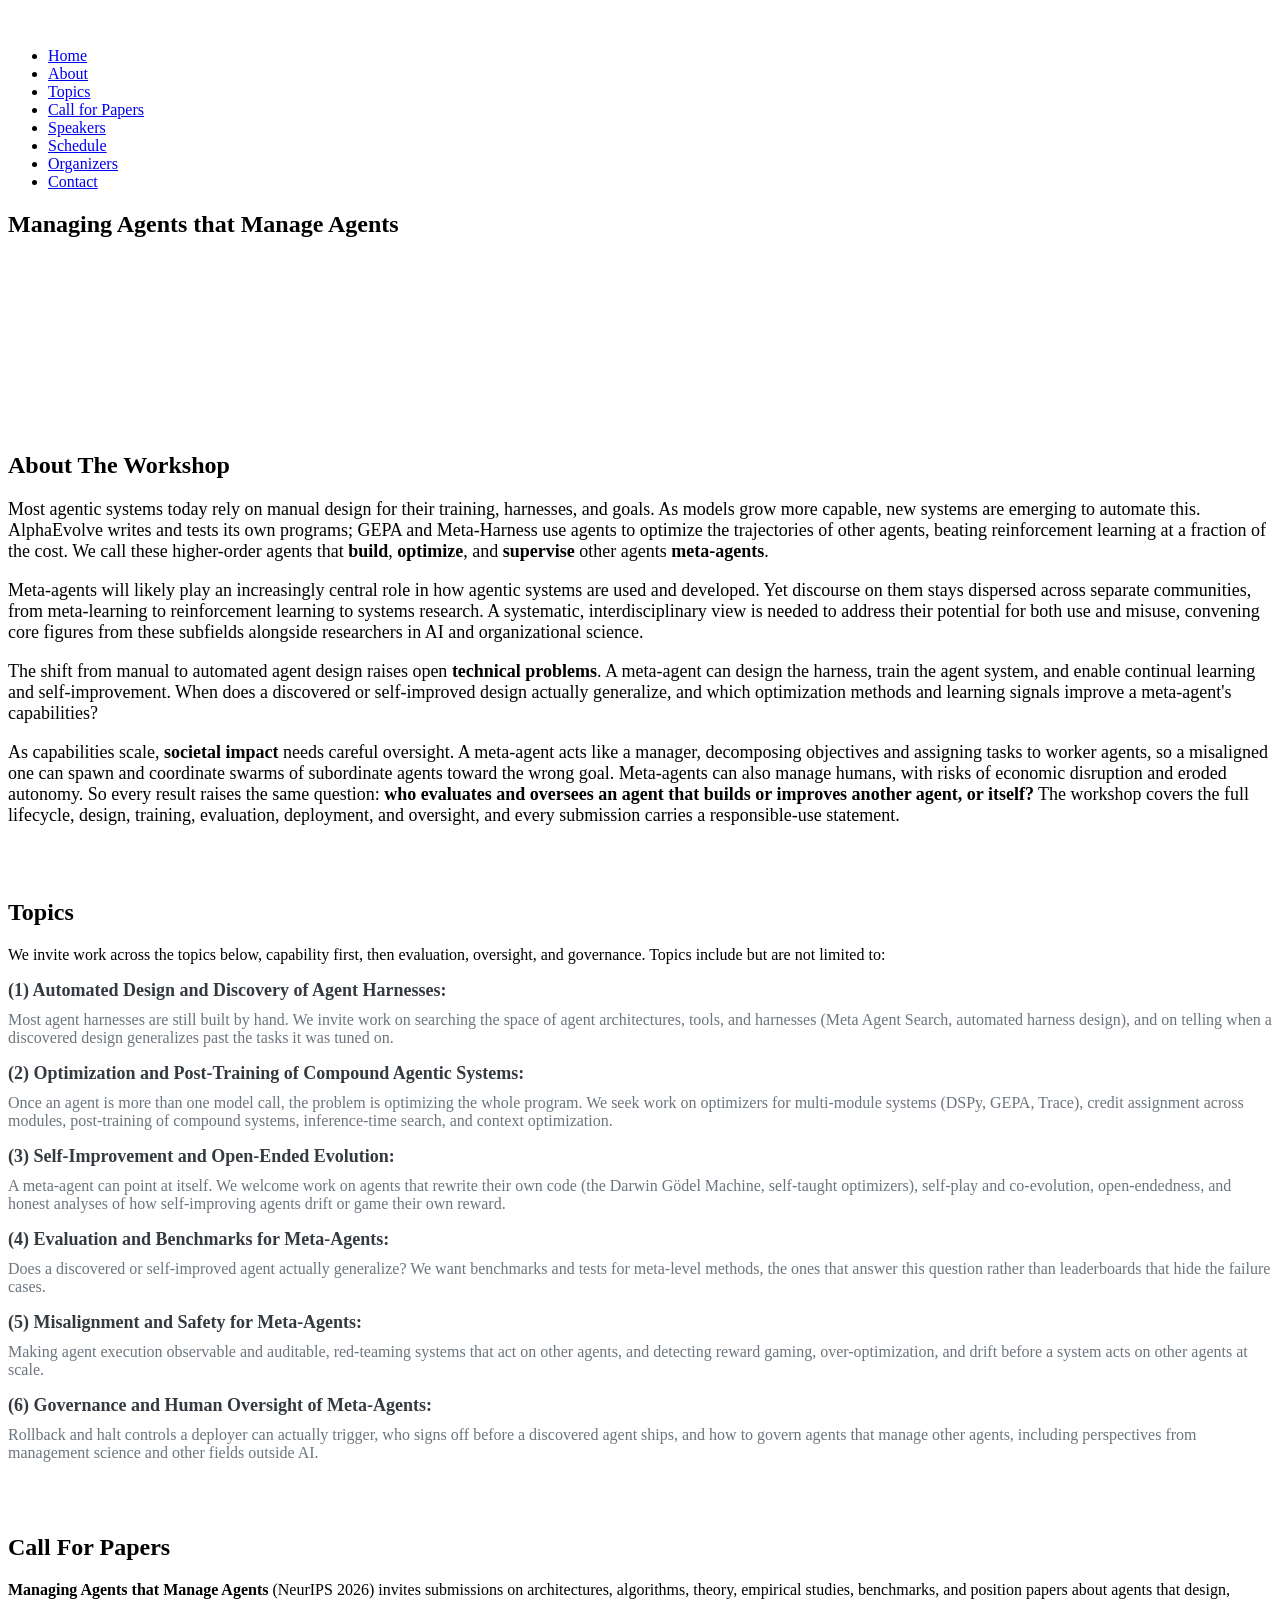
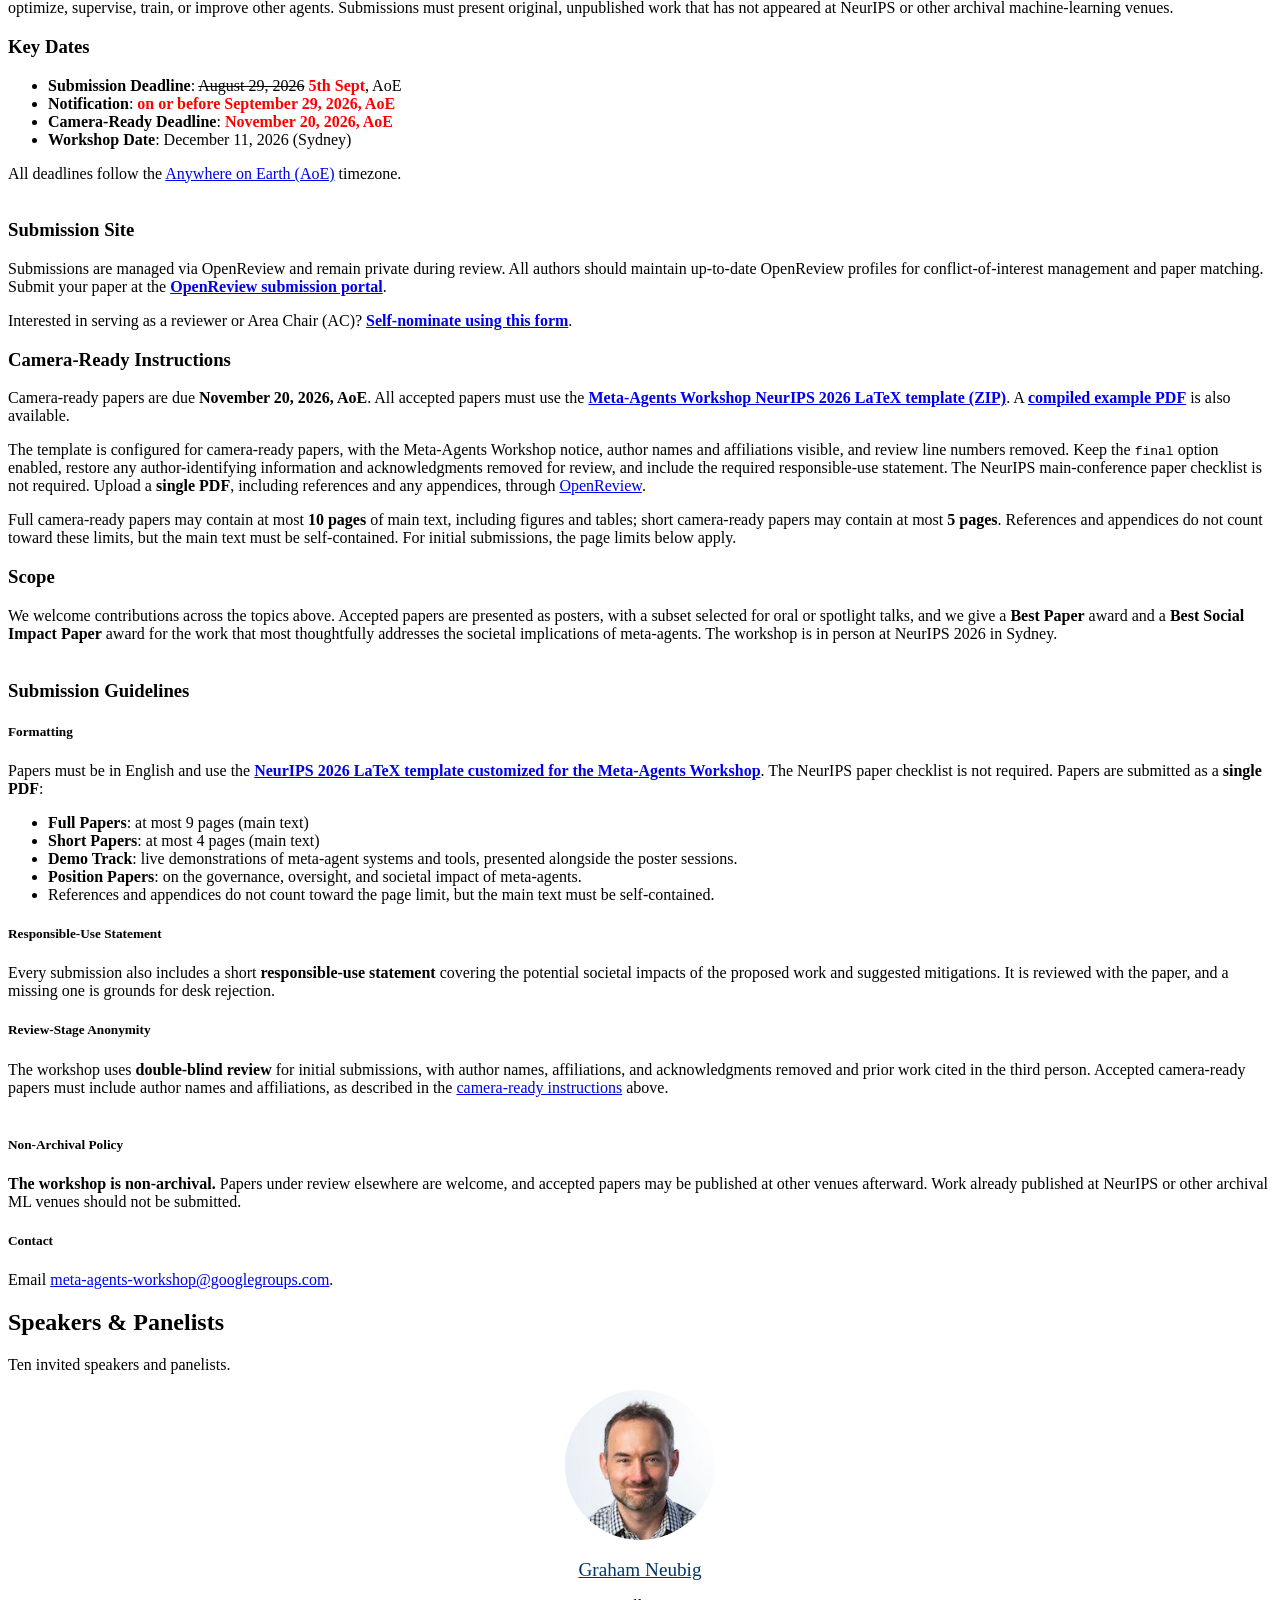
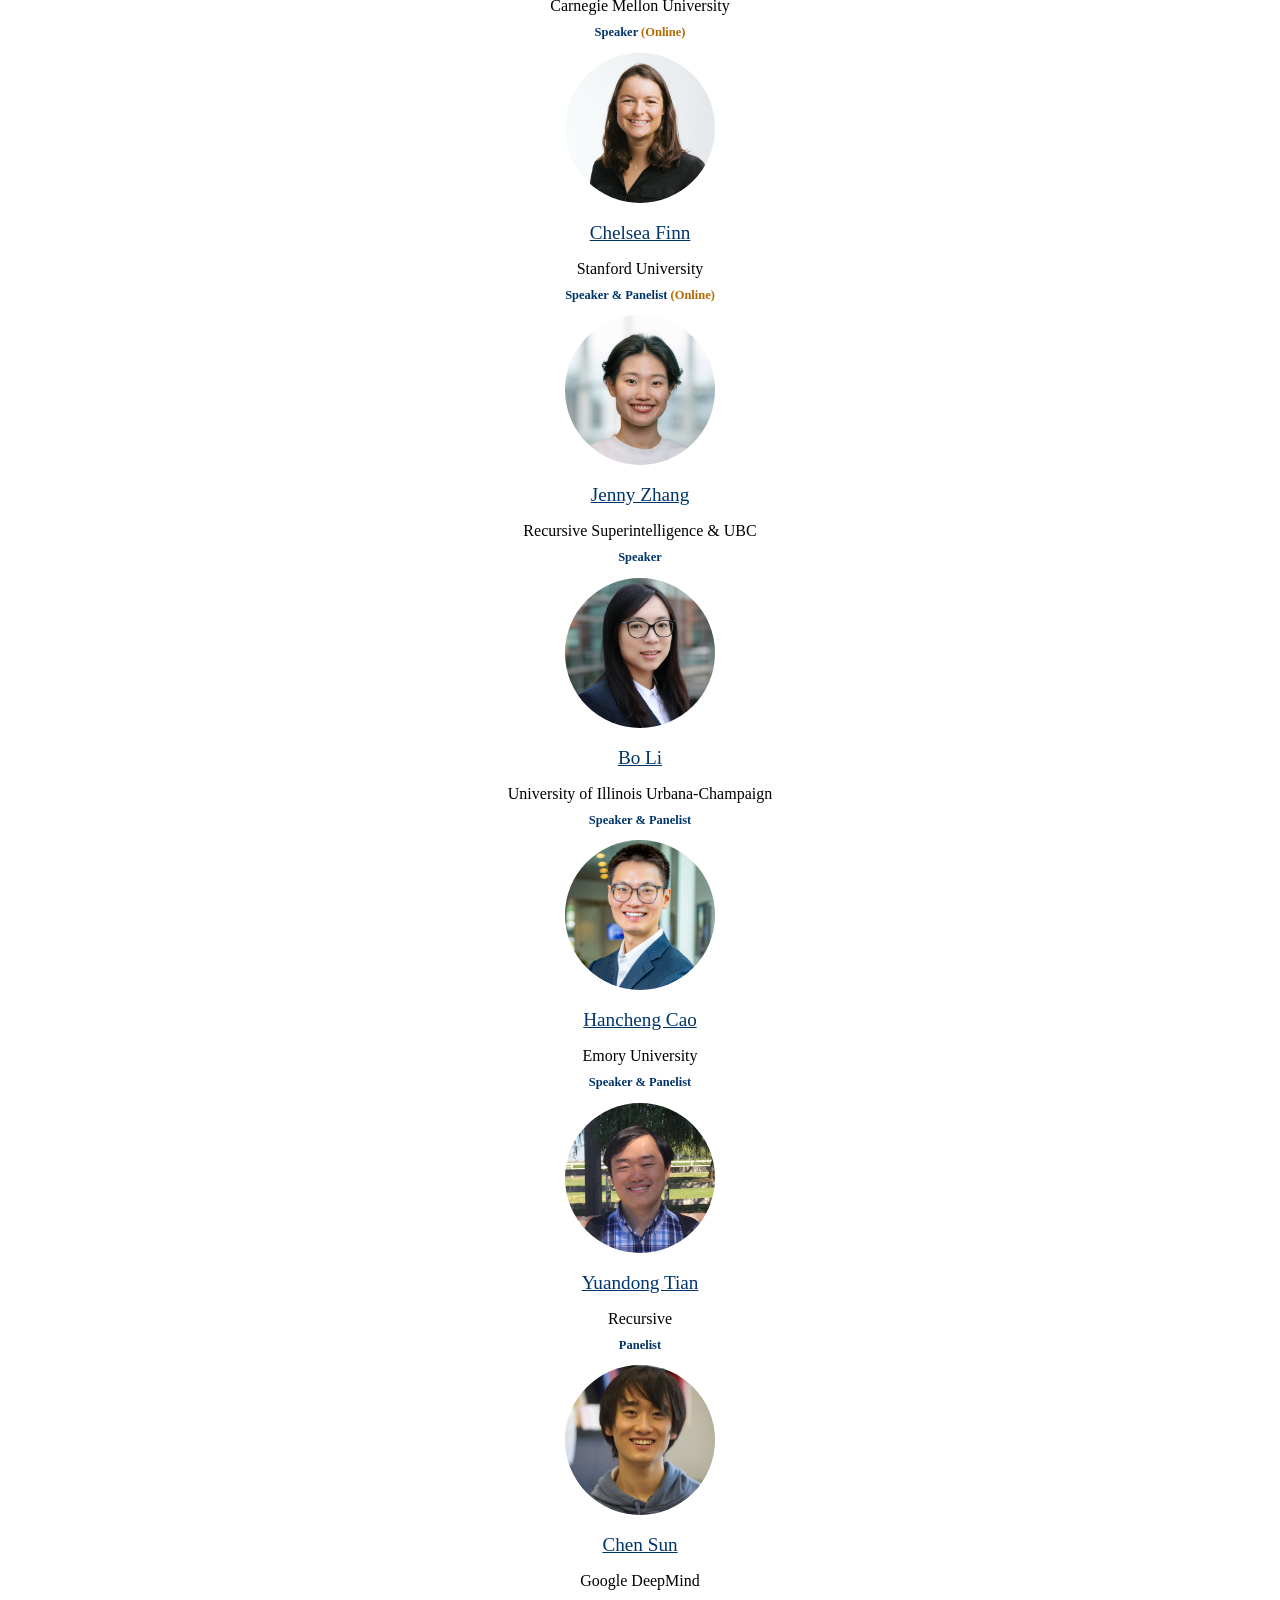
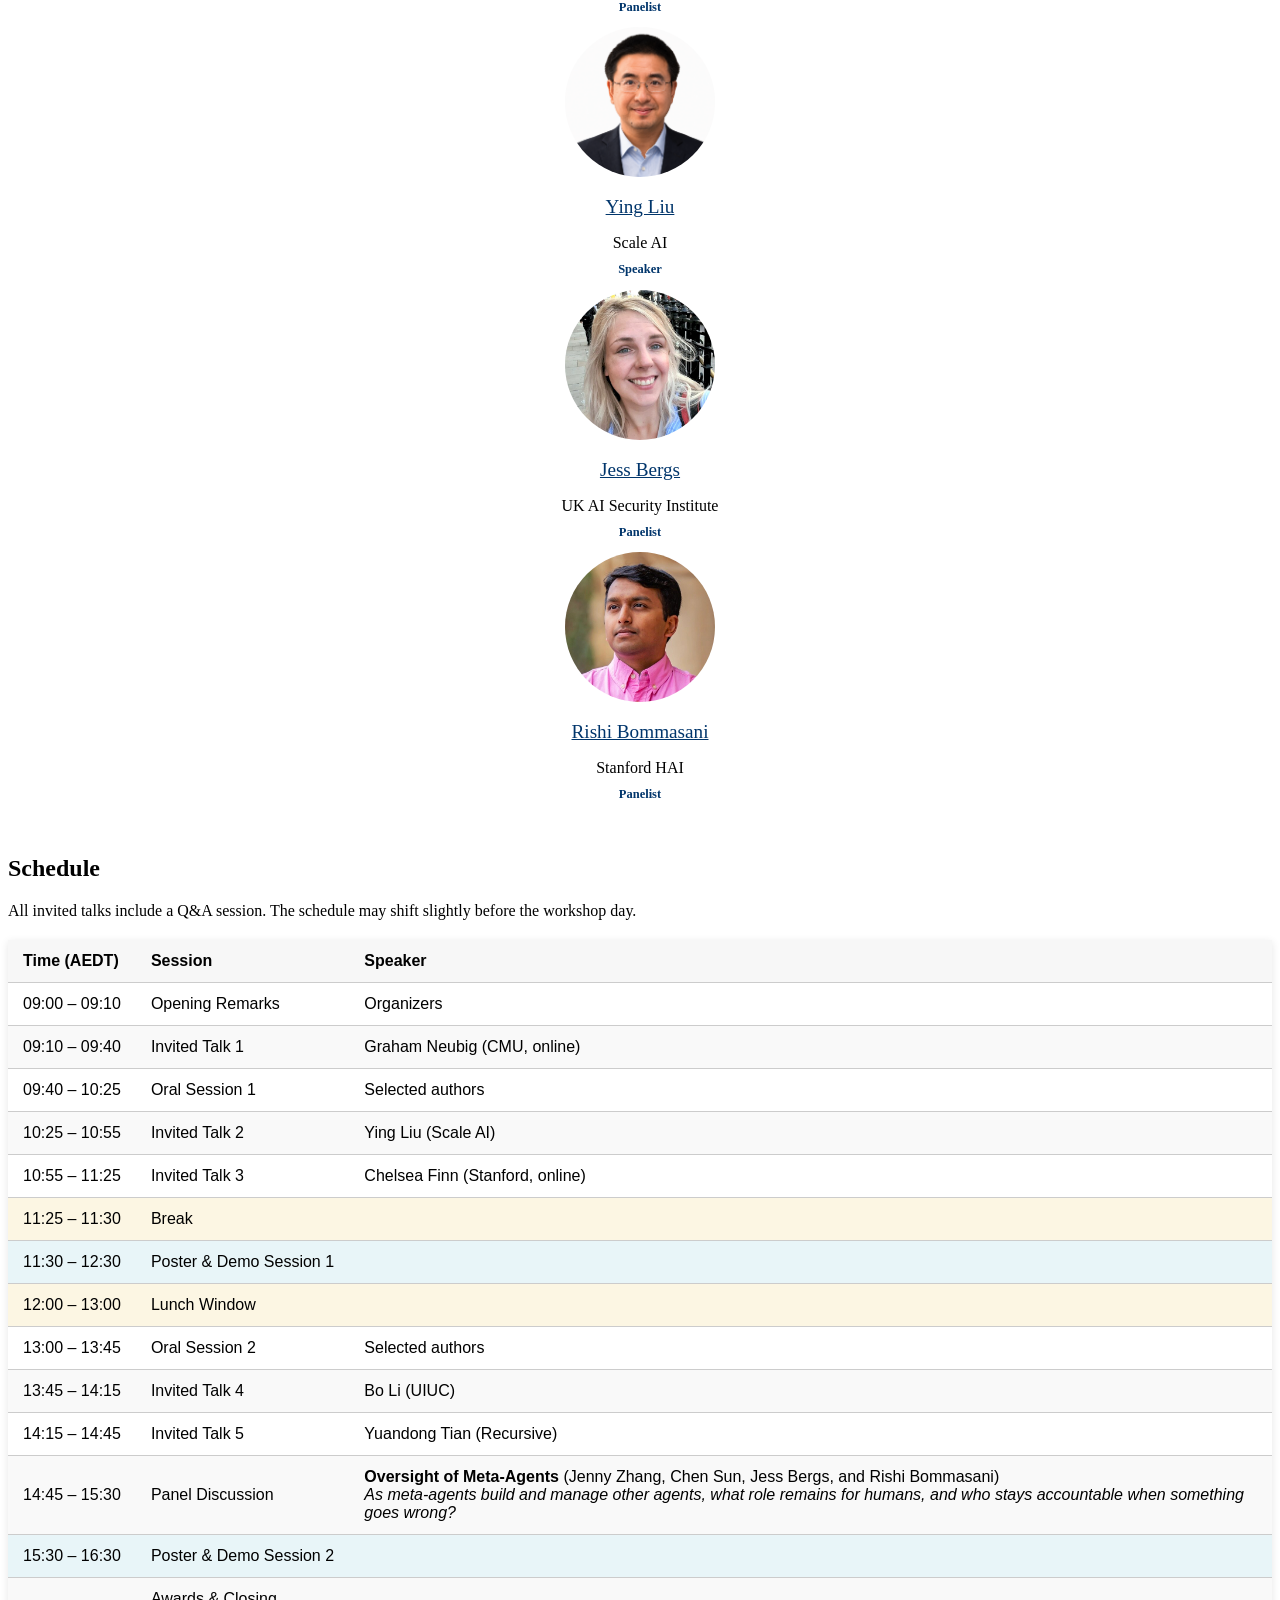
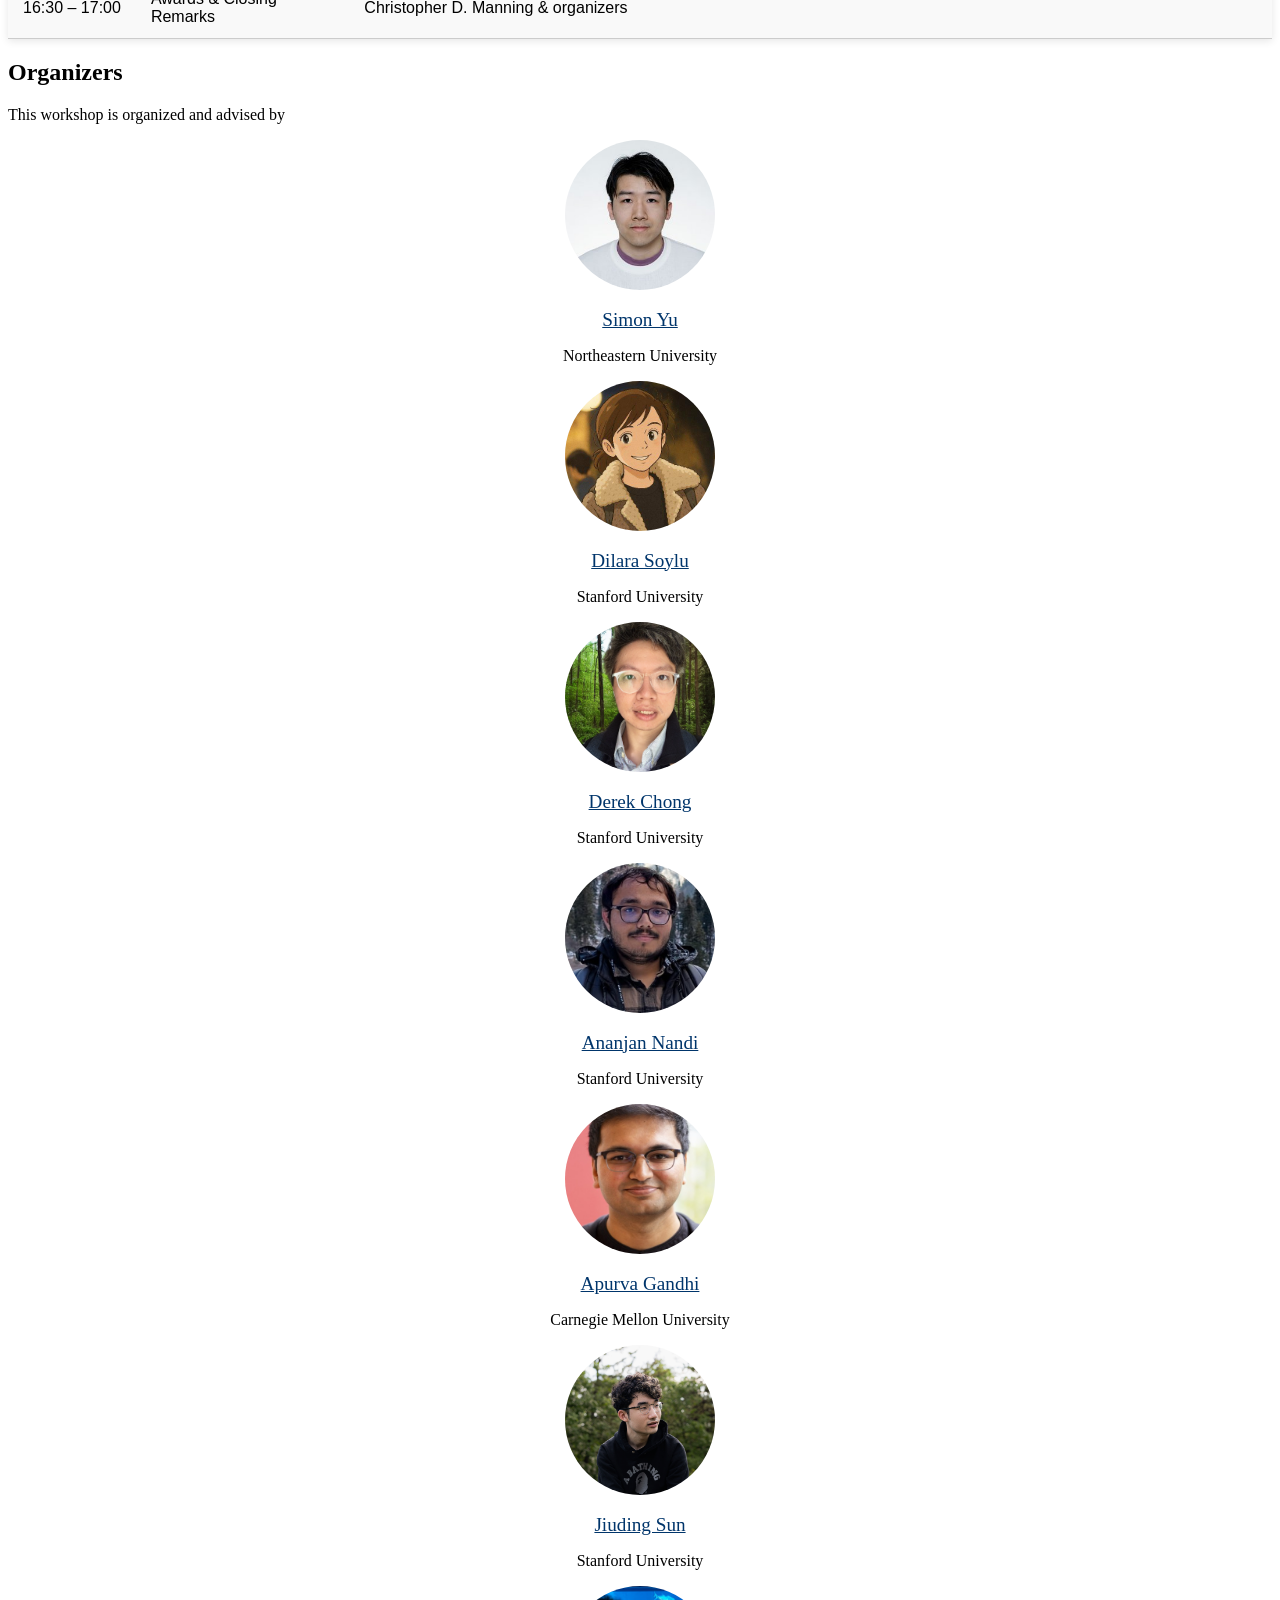
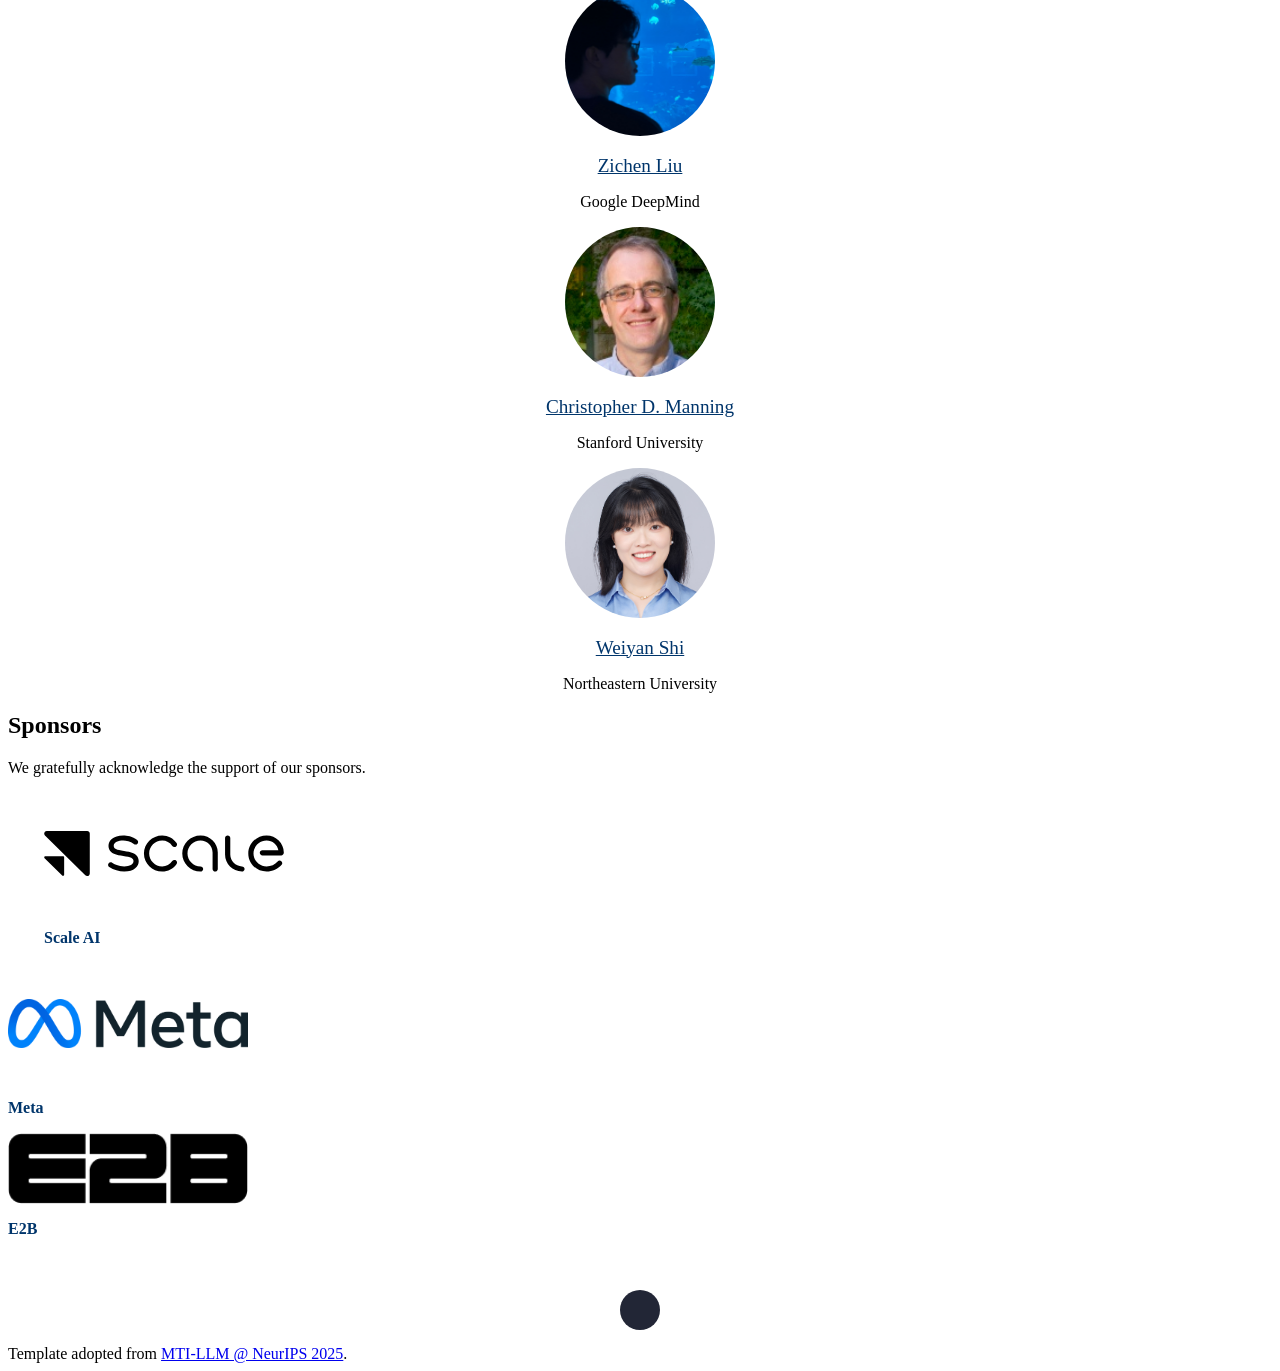
==== index.html @ b04ff535 "Remove Robert Lange from the speakers list Co-Authored-By: Claude Fable 5 <noreply@anthropic.com> Cl" ====
<!DOCTYPE html>
<html lang="en">

<head>
  <meta charset="utf-8">
  <meta content="width=device-width, initial-scale=1.0" name="viewport">

  <title>Managing Agents that Manage Agents: Workshop on Responsible Use of Meta-Agents (NeurIPS 2026)</title>
  <meta content="A NeurIPS 2026 workshop on meta-agents: how to responsibly build, optimize, train, and oversee self-improving agents that act on other agents." name="description">
  <meta content="meta-agents, agentic AI, automated agent design, self-improvement, compound AI systems, meta-learning, NeurIPS 2026" name="keywords">


  <link href="assets/img/meta-agents-logo.jpg" rel="icon" type="image/jpeg">
  <link href="assets/img/meta-agents-logo.jpg" rel="apple-touch-icon">

  <link href="https://fonts.googleapis.com/css?family=Open+Sans:300,300i,400,400i,700,700i|Raleway:300,400,500,700,800" rel="stylesheet">

  <link href="assets/vendor/aos/aos.css" rel="stylesheet">
  <link href="assets/vendor/bootstrap/css/bootstrap.min.css" rel="stylesheet">
  <link href="assets/vendor/bootstrap-icons/bootstrap-icons.css" rel="stylesheet">
  <link href="assets/vendor/glightbox/css/glightbox.min.css" rel="stylesheet">
  <link href="assets/vendor/swiper/swiper-bundle.min.css" rel="stylesheet">

  <link href="assets/css/style.css" rel="stylesheet">

  <style>
    .schedule-table {
      width: 100%;
      border-collapse: collapse;
      background: #fff;
      font-family: Arial, sans-serif;
      box-shadow: 0 2px 8px rgba(0, 0, 0, 0.1);
      margin: 20px 0;
    }
    .schedule-table th,
    .schedule-table td {
      padding: 12px 15px;
      border-bottom: 1px solid #ccc;
      text-align: left;
    }
    .schedule-table th {
      background-color: #f7f7f7;
      font-weight: bold;
    }
    .schedule-table tbody tr:nth-child(even) {
      background-color: #f9f9f9;
    }
    .schedule-table tbody tr:hover {
      background-color: #f1f1f1;
    }
    @media (max-width: 768px) {
      .schedule-table th,
      .schedule-table td {
        padding: 10px;
      }
    }
    #organizers .speaker img,
    #speakers .speaker img,
    #panelists .speaker img {
      width: 150px;
      height: 150px;
      object-fit: cover;
      border-radius: 50%;
      margin-bottom: 15px;
    }
    #sponsors .speaker img {
      width: 300px;
      height: auto;
      object-fit: contain;
      margin-bottom: 15px;
    }
  </style>
</head>

<body>

  <header id="header" class="d-flex align-items-center">
    <div class="container-fluid container-xxl d-flex align-items-center">

      <div id="logo" class="me-auto">
        <a href="index.html" class="scrollto" style="font-weight: 800; font-size: 1.25em; color: #fff; text-decoration: none;">Managing Agents that Manage Agents</a>
      </div>

      <nav id="navbar" class="navbar order-last order-lg-0">
        <ul>
          <li><a class="nav-link scrollto active" href="#hero">Home</a></li>
          <li><a class="nav-link scrollto" href="#about">About</a></li>
          <li><a class="nav-link scrollto" href="#topic">Topics</a></li>
          <li><a class="nav-link scrollto" href="#cfp">Call for Papers</a></li>
          <li><a class="nav-link scrollto" href="#speakers">Speakers</a></li>
          <li><a class="nav-link scrollto" href="#schedule">Schedule</a></li>
          <li><a class="nav-link scrollto" href="#organizers">Organizers</a></li>
          <li><a class="nav-link scrollto" href="mailto:meta-agents-workshop@googlegroups.com">Contact</a></li>
        </ul>
        <i class="bi bi-list mobile-nav-toggle"></i>
      </nav>

    </div>
  </header>

  <section id="hero">
    <div class="hero-container" data-aos="zoom-in" data-aos-delay="200">
      <h1 class="mb-4 pb-0" style="text-transform: none;">
        Managing Agents that Manage Agents<br>
      </h1>
      <h2 class="mb-4 pb-0" style="text-transform: none; color: white; font-size: 1.3em;">
        Workshop on Responsible Use of Meta-Agents
      </h2>
      <h2 class="mb-4 pb-0" style="text-transform: none; color: white;">
        NeurIPS 2026 &middot; December 11, 2026 &middot; Sydney, Australia
      </h2>

      <div class="social-links" style="margin-top: 25px;">
        <div style="margin-bottom: 20px; color: white; font-size: 1.2em;">
          Meta-agents are increasingly used to train, manage, and supervise other agents, and even people. How do we ensure this capability develops responsibly?
        </div>
        <a href="https://x.com/MetaAgentWkshop" target="_blank" rel="noopener noreferrer" title="Follow @MetaAgentWkshop on X" style="display: inline-flex; align-items: center; gap: 8px; padding: 8px 18px; border: 1px solid rgba(255,255,255,0.5); border-radius: 30px; color: #fff; text-decoration: none; font-weight: 600;">
          <i class="bi bi-twitter-x"></i> Follow @MetaAgentWkshop
        </a>
      </div>
    </div>
  </section>

  <main id="main">

    <section id="about">
      <div class="container position-relative" data-aos="fade-up">
        <div class="row">
          <div class="col-lg-12">
            <h2>About The Workshop</h2>
            <p style="font-size: 18px;">
              Most agentic systems today rely on manual design for their training, harnesses, and goals. As models grow more capable, new systems are emerging to automate this. AlphaEvolve writes and tests its own programs; GEPA and Meta-Harness use agents to optimize the trajectories of other agents, beating reinforcement learning at a fraction of the cost. We call these higher-order agents that <b>build</b>, <b>optimize</b>, and <b>supervise</b> other agents <b>meta-agents</b>.
            </p>
            <p style="font-size: 18px;">
              Meta-agents will likely play an increasingly central role in how agentic systems are used and developed. Yet discourse on them stays dispersed across separate communities, from meta-learning to reinforcement learning to systems research. A systematic, interdisciplinary view is needed to address their potential for both use and misuse, convening core figures from these subfields alongside researchers in AI and organizational science.
            </p>
            <p style="font-size: 18px;">
              The shift from manual to automated agent design raises open <b>technical problems</b>. A meta-agent can design the harness, train the agent system, and enable continual learning and self-improvement. When does a discovered or self-improved design actually generalize, and which optimization methods and learning signals improve a meta-agent's capabilities?
            </p>
            <p style="font-size: 18px;">
              As capabilities scale, <b>societal impact</b> needs careful oversight. A meta-agent acts like a manager, decomposing objectives and assigning tasks to worker agents, so a misaligned one can spawn and coordinate swarms of subordinate agents toward the wrong goal. Meta-agents can also manage humans, with risks of economic disruption and eroded autonomy. So every result raises the same question: <b>who evaluates and oversees an agent that builds or improves another agent, or itself?</b> The workshop covers the full lifecycle, design, training, evaluation, deployment, and oversight, and every submission carries a responsible-use statement.
            </p>
          </div>
        </div>
      </div>
    </section>

    <section id="topic" class="section-with-bg">
      <br>
      <br>
      <div class="container" data-aos="fade-up">
        <div class="section-header">
          <h2>Topics</h2>
          <p>We invite work across the topics below, capability first, then evaluation, oversight, and governance. Topics include but are not limited to:</p>
        </div>
        <section id="topics">
          <div class="container">
            <div class="row mb-4">
              <div class="col-12">
                <div class="topic-panel interactive-panel p-4 border shadow-sm rounded" style="background: #ffffff;">
                  <b style="font-size: 18px; color: #343a40;">(1) Automated Design and Discovery of Agent Harnesses:</b>
                  <p style="color: #6c757d; margin-top: 10px;">
                    Most agent harnesses are still built by hand. We invite work on searching the space of agent architectures, tools, and harnesses (Meta Agent Search, automated harness design), and on telling when a discovered design generalizes past the tasks it was tuned on.
                  </p>
                </div>
              </div>
            </div>
            <div class="row mb-4">
              <div class="col-12">
                <div class="topic-panel interactive-panel p-4 border shadow-sm rounded" style="background: #ffffff;">
                  <b style="font-size: 18px; color: #343a40;">(2) Optimization and Post-Training of Compound Agentic Systems:</b>
                  <p style="color: #6c757d; margin-top: 10px;">
                    Once an agent is more than one model call, the problem is optimizing the whole program. We seek work on optimizers for multi-module systems (DSPy, GEPA, Trace), credit assignment across modules, post-training of compound systems, inference-time search, and context optimization.
                  </p>
                </div>
              </div>
            </div>
            <div class="row mb-4">
              <div class="col-12">
                <div class="topic-panel interactive-panel p-4 border shadow-sm rounded" style="background: #ffffff;">
                  <b style="font-size: 18px; color: #343a40;">(3) Self-Improvement and Open-Ended Evolution:</b>
                  <p style="color: #6c757d; margin-top: 10px;">
                    A meta-agent can point at itself. We welcome work on agents that rewrite their own code (the Darwin G&ouml;del Machine, self-taught optimizers), self-play and co-evolution, open-endedness, and honest analyses of how self-improving agents drift or game their own reward.
                  </p>
                </div>
              </div>
            </div>
            <div class="row mb-4">
              <div class="col-12">
                <div class="topic-panel interactive-panel p-4 border shadow-sm rounded" style="background: #ffffff;">
                  <b style="font-size: 18px; color: #343a40;">(4) Evaluation and Benchmarks for Meta-Agents:</b>
                  <p style="color: #6c757d; margin-top: 10px;">
                    Does a discovered or self-improved agent actually generalize? We want benchmarks and tests for meta-level methods, the ones that answer this question rather than leaderboards that hide the failure cases.
                  </p>
                </div>
              </div>
            </div>
            <div class="row mb-4">
              <div class="col-12">
                <div class="topic-panel interactive-panel p-4 border shadow-sm rounded" style="background: #ffffff;">
                  <b style="font-size: 18px; color: #343a40;">(5) Misalignment and Safety for Meta-Agents:</b>
                  <p style="color: #6c757d; margin-top: 10px;">
                    Making agent execution observable and auditable, red-teaming systems that act on other agents, and detecting reward gaming, over-optimization, and drift before a system acts on other agents at scale.
                  </p>
                </div>
              </div>
            </div>
            <div class="row mb-4">
              <div class="col-12">
                <div class="topic-panel interactive-panel p-4 border shadow-sm rounded" style="background: #ffffff;">
                  <b style="font-size: 18px; color: #343a40;">(6) Governance and Human Oversight of Meta-Agents:</b>
                  <p style="color: #6c757d; margin-top: 10px;">
                    Rollback and halt controls a deployer can actually trigger, who signs off before a discovered agent ships, and how to govern agents that manage other agents, including perspectives from management science and other fields outside AI.
                  </p>
                </div>
              </div>
            </div>
          </div>
        </section>
      </div>
      <br>
      <br>
    </section>

    <section id="cfp">
      <div class="container" data-aos="fade-up">
        <div class="section-header">
          <h2>Call For Papers</h2>
        </div>
        <p>
          <b>Managing Agents that Manage Agents</b> (NeurIPS 2026) invites submissions on architectures, algorithms, theory, empirical studies, benchmarks, and position papers about agents that design, optimize, supervise, train, or improve other agents. Submissions must present original, unpublished work that has not appeared at NeurIPS or other archival machine-learning venues.
        </p>
        <h3>Key Dates</h3>
        <ul class="fa-ul">
          <li><span class="fa-li"><i class="fa fa-check"></i></span><b>Submission Deadline</b>: <del>August 29, 2026</del> <span style="color: red; font-weight: bold;">5th Sept</span>, AoE</li>
          <li><span class="fa-li"><i class="fa fa-check"></i></span><b>Notification</b>: <span style="color: red; font-weight: bold;">on or before September 29, 2026, AoE</span></li>
          <li><span class="fa-li"><i class="fa fa-check"></i></span><b>Camera-Ready Deadline</b>: <span style="color: red; font-weight: bold;">November 20, 2026, AoE</span></li>
          <li><span class="fa-li"><i class="fa fa-check"></i></span><b>Workshop Date</b>: December 11, 2026 (Sydney)</li>
        </ul>
        All deadlines follow the <a href="https://time.is/Anywhere_on_Earth">Anywhere on Earth (AoE)</a> timezone.
        <br>
        <br>
        <h3>Submission Site</h3>
        <p>
          Submissions are managed via OpenReview and remain private during review. All authors should maintain up-to-date OpenReview profiles for conflict-of-interest management and paper matching. Submit your paper at the <a href="https://openreview.net/group?id=NeurIPS.cc/2026/Workshop/Meta-Agents" target="_blank" rel="noopener noreferrer"><b>OpenReview submission portal</b></a>.
        </p>
        <p>
          Interested in serving as a reviewer or Area Chair (AC)? <a href="https://forms.gle/VP6CEJwmEh8jX2P46" target="_blank" rel="noopener noreferrer"><b>Self-nominate using this form</b></a>.
        </p>
        <h3 id="camera-ready">Camera-Ready Instructions</h3>
        <p>
          Camera-ready papers are due <b>November 20, 2026, AoE</b>. All accepted papers must use the <a href="assets/downloads/meta-agents-2026-camera-ready.zip" download><b>Meta-Agents Workshop NeurIPS 2026 LaTeX template (ZIP)</b></a>. A <a href="assets/downloads/meta-agents-2026-camera-ready.pdf" target="_blank" rel="noopener noreferrer"><b>compiled example PDF</b></a> is also available.
        </p>
        <p>
          The template is configured for camera-ready papers, with the Meta-Agents Workshop notice, author names and affiliations visible, and review line numbers removed. Keep the <code>final</code> option enabled, restore any author-identifying information and acknowledgments removed for review, and include the required responsible-use statement. The NeurIPS main-conference paper checklist is not required. Upload a <b>single PDF</b>, including references and any appendices, through <a href="https://openreview.net/group?id=NeurIPS.cc/2026/Workshop/Meta-Agents" target="_blank" rel="noopener noreferrer">OpenReview</a>.
        </p>
        <p>
          Full camera-ready papers may contain at most <b>10 pages</b> of main text, including figures and tables; short camera-ready papers may contain at most <b>5 pages</b>. References and appendices do not count toward these limits, but the main text must be self-contained. For initial submissions, the page limits below apply.
        </p>
        <h3>Scope</h3>
        We welcome contributions across the topics above. Accepted papers are presented as posters, with a subset selected for oral or spotlight talks, and we give a <b>Best Paper</b> award and a <b>Best Social Impact Paper</b> award for the work that most thoughtfully addresses the societal implications of meta-agents. The workshop is in person at NeurIPS 2026 in Sydney.
        <br>
        <br>
        <h3>Submission Guidelines</h3>
        <h5>Formatting</h5>
        Papers must be in English and use the <a href="assets/downloads/meta-agents-2026-camera-ready.zip" download><b>NeurIPS 2026 LaTeX template customized for the Meta-Agents Workshop</b></a>. The NeurIPS paper checklist is not required. Papers are submitted as a <b>single PDF</b>:
        <ul class="fa-ul">
          <li><span class="fa-li"><i class="fa fa-check"></i></span><b>Full Papers</b>: at most 9 pages (main text)</li>
          <li><span class="fa-li"><i class="fa fa-check"></i></span><b>Short Papers</b>: at most 4 pages (main text)</li>
          <li><span class="fa-li"><i class="fa fa-check"></i></span><b>Demo Track</b>: live demonstrations of meta-agent systems and tools, presented alongside the poster sessions.</li>
          <li><span class="fa-li"><i class="fa fa-check"></i></span><b>Position Papers</b>: on the governance, oversight, and societal impact of meta-agents.</li>
          <li><span class="fa-li"><i class="fa fa-check"></i></span>References and appendices do not count toward the page limit, but the main text must be self-contained.</li>
        </ul>
        <h5>Responsible-Use Statement</h5>
        <p>Every submission also includes a short <b>responsible-use statement</b> covering the potential societal impacts of the proposed work and suggested mitigations. It is reviewed with the paper, and a missing one is grounds for desk rejection.</p>
        <h5>Review-Stage Anonymity</h5>
        The workshop uses <b>double-blind review</b> for initial submissions, with author names, affiliations, and acknowledgments removed and prior work cited in the third person. Accepted camera-ready papers must include author names and affiliations, as described in the <a href="#camera-ready">camera-ready instructions</a> above.
        <br>
        <br>
        <h5>Non-Archival Policy</h5>
        <p><b>The workshop is non-archival.</b> Papers under review elsewhere are welcome, and accepted papers may be published at other venues afterward. Work already published at NeurIPS or other archival ML venues should not be submitted.
        </p>
        <h5>Contact</h5>
        Email <a href="mailto:meta-agents-workshop@googlegroups.com">meta-agents-workshop@googlegroups.com</a>.
        <!-- TODO(organizers): create the contact group address, or swap in a real one. -->
      </div>
    </section>

    <section id="speakers" class="section-with-bg">
      <div class="container" data-aos="fade-up">
        <div class="section-header">
          <h2>Speakers &amp; Panelists</h2>
          <p>Ten invited speakers and panelists.</p>
        </div>
        <div class="row justify-content-center">
          <div class="col-md-3 col-sm-4 col-6">
            <div class="speaker" data-aos="fade-up" data-aos-delay="100" style="text-align: center;">
              <img src="assets/img/speakers/graham_neubig.jpg" alt="Graham Neubig" class="img-fluid">
              <br><a href="https://www.phontron.com/" style="font-size: 1.2em; color: #00356B;">Graham Neubig</a></br>
              <p>Carnegie Mellon University</p>
              <p style="font-size: 0.78em; color: #00356B; font-weight: 600; margin-top: -6px;">Speaker <span style="color: #b26a00;">(Online)</span></p>
            </div>
          </div>
          <div class="col-md-3 col-sm-4 col-6">
            <div class="speaker" data-aos="fade-up" data-aos-delay="150" style="text-align: center;">
              <img src="assets/img/speakers/finn.jpg" alt="Chelsea Finn" class="img-fluid">
              <br><a href="https://ai.stanford.edu/~cbfinn/" style="font-size: 1.2em; color: #00356B;">Chelsea Finn</a></br>
              <p>Stanford University</p>
              <p style="font-size: 0.78em; color: #00356B; font-weight: 600; margin-top: -6px;">Speaker &amp; Panelist <span style="color: #b26a00;">(Online)</span></p>
            </div>
          </div>
          <div class="col-md-3 col-sm-4 col-6">
            <div class="speaker" data-aos="fade-up" data-aos-delay="200" style="text-align: center;">
              <img src="assets/img/speakers/jenny_zhang.jpg" alt="Jenny Zhang" class="img-fluid">
              <br><a href="https://www.jennyzhangzt.com/" style="font-size: 1.2em; color: #00356B;">Jenny Zhang</a></br>
              <p>Recursive Superintelligence &amp; UBC</p>
              <p style="font-size: 0.78em; color: #00356B; font-weight: 600; margin-top: -6px;">Speaker</p>
            </div>
          </div>
          <div class="col-md-3 col-sm-4 col-6">
            <div class="speaker" data-aos="fade-up" data-aos-delay="300" style="text-align: center;">
              <img src="assets/img/speakers/bo_li.jpg" alt="Bo Li" class="img-fluid">
              <br><a href="https://aisecure.github.io/" style="font-size: 1.2em; color: #00356B;">Bo Li</a></br>
              <p>University of Illinois Urbana-Champaign</p>
              <p style="font-size: 0.78em; color: #00356B; font-weight: 600; margin-top: -6px;">Speaker &amp; Panelist</p>
            </div>
          </div>
          <div class="col-md-3 col-sm-4 col-6">
            <div class="speaker" data-aos="fade-up" data-aos-delay="350" style="text-align: center;">
              <img src="assets/img/speakers/hancheng_cao.jpg" alt="Hancheng Cao" class="img-fluid">
              <br><a href="https://hanchengcao.me/" style="font-size: 1.2em; color: #00356B;">Hancheng Cao</a></br>
              <p>Emory University</p>
              <p style="font-size: 0.78em; color: #00356B; font-weight: 600; margin-top: -6px;">Speaker &amp; Panelist</p>
            </div>
          </div>
          <div class="col-md-3 col-sm-4 col-6">
            <div class="speaker" data-aos="fade-up" data-aos-delay="400" style="text-align: center;">
              <img src="assets/img/speakers/yuandong_tian.jpg" alt="Yuandong Tian" class="img-fluid">
              <br><a href="https://yuandong-tian.com/" style="font-size: 1.2em; color: #00356B;">Yuandong Tian</a></br>
              <p>Recursive</p>
              <p style="font-size: 0.78em; color: #00356B; font-weight: 600; margin-top: -6px;">Panelist</p>
            </div>
          </div>
          <div class="col-md-3 col-sm-4 col-6">
            <div class="speaker" data-aos="fade-up" data-aos-delay="450" style="text-align: center;">
              <img src="assets/img/speakers/chen_sun.jpg" alt="Chen Sun" class="img-fluid">
              <br><a href="https://scholar.google.com/citations?user=Xvl3OLEAAAAJ&hl=en" style="font-size: 1.2em; color: #00356B;">Chen Sun</a></br>
              <p>Google DeepMind</p>
              <p style="font-size: 0.78em; color: #00356B; font-weight: 600; margin-top: -6px;">Panelist</p>
            </div>
          </div>
          <div class="col-md-3 col-sm-4 col-6">
            <div class="speaker" data-aos="fade-up" data-aos-delay="500" style="text-align: center;">
              <img src="assets/img/speakers/ying_liu.png" alt="Ying Liu" class="img-fluid">
              <br><a href="https://www.linkedin.com/in/liuying04/" style="font-size: 1.2em; color: #00356B;">Ying Liu</a></br>
              <p>Scale AI</p>
              <p style="font-size: 0.78em; color: #00356B; font-weight: 600; margin-top: -6px;">Speaker</p>
            </div>
          </div>
          <div class="col-md-3 col-sm-4 col-6">
            <div class="speaker" data-aos="fade-up" data-aos-delay="550" style="text-align: center;">
              <img src="assets/img/speakers/jess_bergs.jpg" alt="Jess Bergs" class="img-fluid">
              <br><a href="https://www.jbergs.eu/" style="font-size: 1.2em; color: #00356B;">Jess Bergs</a></br>
              <p>UK AI Security Institute</p>
              <p style="font-size: 0.78em; color: #00356B; font-weight: 600; margin-top: -6px;">Panelist</p>
            </div>
          </div>
          <div class="col-md-3 col-sm-4 col-6">
            <div class="speaker" data-aos="fade-up" data-aos-delay="600" style="text-align: center;">
              <img src="assets/img/speakers/rishi_bommasani.jpg" alt="Rishi Bommasani" class="img-fluid">
              <br><a href="https://rishibommasani.github.io/" style="font-size: 1.2em; color: #00356B;">Rishi Bommasani</a></br>
              <p>Stanford HAI</p>
              <p style="font-size: 0.78em; color: #00356B; font-weight: 600; margin-top: -6px;">Panelist</p>
            </div>
          </div>
        </div>
      </div>
    </section>

    <section id="schedule" style="padding-top: 20px;">
      <div class="container" data-aos="fade-up">
        <div class="section-header">
          <h2>Schedule</h2>
          <p>All invited talks include a Q&amp;A session. The schedule may shift slightly before the workshop day.</p>
        </div>
        <style>
          .schedule-table td.time, .schedule-table th:first-child { white-space: nowrap; }
          .schedule-table tr.break-row td { background-color: #fff3cd80 !important; }
          .schedule-table tr.poster-row td { background-color: #d1ecf180 !important; }
        </style>
        <div class="table-responsive">
          <table class="schedule-table table align-middle">
            <thead>
              <tr>
                <th>Time&nbsp;(AEDT)</th>
                <th>Session</th>
                <th>Speaker</th>
              </tr>
            </thead>
            <tbody>
              <tr><td class="time">09:00 &ndash; 09:10</td><td>Opening Remarks</td><td>Organizers</td></tr>
              <tr><td class="time">09:10 &ndash; 09:40</td><td>Invited Talk 1</td><td>Graham Neubig (CMU, online)</td></tr>
              <tr><td class="time">09:40 &ndash; 10:25</td><td>Oral Session 1</td><td>Selected authors</td></tr>
              <tr><td class="time">10:25 &ndash; 10:55</td><td>Invited Talk 2</td><td>Ying Liu (Scale AI)</td></tr>
              <tr><td class="time">10:55 &ndash; 11:25</td><td>Invited Talk 3</td><td>Chelsea Finn (Stanford, online)</td></tr>
              <tr class="break-row"><td class="time">11:25 &ndash; 11:30</td><td colspan="2">Break</td></tr>
              <tr class="poster-row"><td class="time">11:30 &ndash; 12:30</td><td colspan="2">Poster &amp; Demo Session 1</td></tr>
              <tr class="break-row"><td class="time">12:00 &ndash; 13:00</td><td colspan="2">Lunch Window</td></tr>
              <tr><td class="time">13:00 &ndash; 13:45</td><td>Oral Session 2</td><td>Selected authors</td></tr>
              <tr><td class="time">13:45 &ndash; 14:15</td><td>Invited Talk 4</td><td>Bo Li (UIUC)</td></tr>
              <tr><td class="time">14:15 &ndash; 14:45</td><td>Invited Talk 5</td><td>Yuandong Tian (Recursive)</td></tr>
              <tr><td class="time">14:45 &ndash; 15:30</td><td>Panel Discussion</td><td><b>Oversight of Meta-Agents</b> (Jenny Zhang, Chen Sun, Jess Bergs, and Rishi Bommasani)<br><i>As meta-agents build and manage other agents, what role remains for humans, and who stays accountable when something goes wrong?</i></td></tr>
              <tr class="poster-row"><td class="time">15:30 &ndash; 16:30</td><td colspan="2">Poster &amp; Demo Session 2</td></tr>
              <tr><td class="time">16:30 &ndash; 17:00</td><td>Awards &amp; Closing Remarks</td><td>Christopher D. Manning &amp; organizers</td></tr>
            </tbody>
          </table>
        </div>
      </div>
    </section>

    <section id="organizers">
      <div class="container" data-aos="fade-up">
        <div class="section-header">
          <h2>Organizers</h2>
          <p>This workshop is organized and advised by</p>
        </div>
        <div class="row">
          <div class="col-lg col-md-4 col-sm-6 col-6">
            <div class="speaker" data-aos="fade-up" data-aos-delay="100" style="text-align: center;">
              <img src="assets/img/organizers/simon_yu.jpeg" alt="Simon Yu" class="img-fluid">
              <br><a href="https://simonucl.github.io/" style="font-size: 1.2em; color: #00356B;">Simon Yu</a></br>
              <p>Northeastern University</p>
            </div>
          </div>
          <div class="col-lg col-md-4 col-sm-6 col-6">
            <div class="speaker" data-aos="fade-up" data-aos-delay="150" style="text-align: center;">
              <img src="assets/img/organizers/dilara_soylu.jpg" alt="Dilara Soylu" class="img-fluid">
              <br><a href="https://dilarasoylu.github.io/" style="font-size: 1.2em; color: #00356B;">Dilara Soylu</a></br>
              <p>Stanford University</p>
            </div>
          </div>
          <div class="col-lg col-md-4 col-sm-6 col-6">
            <div class="speaker" data-aos="fade-up" data-aos-delay="200" style="text-align: center;">
              <img src="assets/img/organizers/derek_chong.png" alt="Derek Chong" class="img-fluid">
              <br><a href="https://nlp.stanford.edu/~derekch/" style="font-size: 1.2em; color: #00356B;">Derek Chong</a></br>
              <p>Stanford University</p>
            </div>
          </div>
          <div class="col-lg col-md-4 col-sm-6 col-6">
            <div class="speaker" data-aos="fade-up" data-aos-delay="250" style="text-align: center;">
              <img src="assets/img/organizers/ananjan_nandi.jpg" alt="Ananjan Nandi" class="img-fluid">
              <br><a href="https://ananjan-nandi-9.github.io/" style="font-size: 1.2em; color: #00356B;">Ananjan Nandi</a></br>
              <p>Stanford University</p>
            </div>
          </div>
        </div>
        <div class="row justify-content-center">
          <div class="col-lg col-md-4 col-sm-6 col-6">
            <div class="speaker" data-aos="fade-up" data-aos-delay="100" style="text-align: center;">
              <img src="assets/img/organizers/apurva_gandhi.jpg" alt="Apurva Gandhi" class="img-fluid">
              <br><a href="https://apga.github.io/" style="font-size: 1.2em; color: #00356B;">Apurva Gandhi</a></br>
              <p>Carnegie Mellon University</p>
            </div>
          </div>
          <div class="col-lg col-md-4 col-sm-6 col-6">
            <div class="speaker" data-aos="fade-up" data-aos-delay="150" style="text-align: center;">
              <img src="assets/img/organizers/jiuding_sun.png" alt="Jiuding Sun" class="img-fluid">
              <br><a href="https://jiudingsun01.github.io/" style="font-size: 1.2em; color: #00356B;">Jiuding Sun</a></br>
              <p>Stanford University</p>
            </div>
          </div>
          <div class="col-lg col-md-4 col-sm-6 col-6">
            <div class="speaker" data-aos="fade-up" data-aos-delay="200" style="text-align: center;">
              <img src="assets/img/organizers/zichen_liu.jpg" alt="Zichen Liu" class="img-fluid">
              <br><a href="https://lkevinzc.github.io/" style="font-size: 1.2em; color: #00356B;">Zichen Liu</a></br>
              <p>Google DeepMind</p>
            </div>
          </div>
          <div class="col-lg col-md-4 col-sm-6 col-6">
            <div class="speaker" data-aos="fade-up" data-aos-delay="250" style="text-align: center;">
              <img src="assets/img/advisors/manning.jpg" alt="Christopher D. Manning" class="img-fluid">
              <br><a href="https://nlp.stanford.edu/~manning/" style="font-size: 1.2em; color: #00356B;">Christopher D. Manning</a></br>
              <p>Stanford University</p>
            </div>
          </div>
          <div class="col-lg col-md-4 col-sm-6 col-6">
            <div class="speaker" data-aos="fade-up" data-aos-delay="300" style="text-align: center;">
              <img src="assets/img/advisors/weiyan_shi.jpg" alt="Weiyan Shi" class="img-fluid">
              <br><a href="https://wyshi.github.io/" style="font-size: 1.2em; color: #00356B;">Weiyan Shi</a></br>
              <p>Northeastern University</p>
            </div>
          </div>
        </div>
      </div>
    </section>

    <section id="sponsors">
      <div class="container" data-aos="fade-up">
        <div class="section-header">
          <h2>Sponsors</h2>
          <p>We gratefully acknowledge the support of our sponsors.</p>
        </div>
        <div class="row justify-content-center align-items-center">
          <div class="col-auto text-center" style="padding: 0 36px;">
            <a href="https://scale.com/" target="_blank" rel="noopener noreferrer">
              <img src="assets/img/sponsors/scale_ai.svg" alt="Scale AI" style="width: 240px; height: 120px; object-fit: contain;">
            </a>
            <p style="margin-top: 12px; font-weight: 600; color: #00356B;">Scale AI</p>
          </div>
          <div class="col-auto text-center">
            <a href="https://about.meta.com/" target="_blank" rel="noopener noreferrer">
              <img src="assets/img/meta_logo.png" alt="Meta" style="width: 240px; height: 120px; object-fit: contain;">
            </a>
            <p style="margin-top: 12px; font-weight: 600; color: #00356B;">Meta</p>
          </div>
          <div class="col-auto text-center">
            <a href="https://e2b.dev/" target="_blank" rel="noopener noreferrer">
              <img src="assets/img/sponsors/e2b_logo_black.png" alt="E2B" style="width: 240px; height: auto;">
            </a>
            <p style="margin-top: 12px; font-weight: 600; color: #00356B;">E2B</p>
          </div>
        </div>
      </div>
    </section>

    <br>
    <br>

  </main>

  <footer id="footer">
    <div class="container">
      <div class="social-links" style="text-align: center; margin-bottom: 15px;">
        <a href="https://x.com/MetaAgentWkshop" target="_blank" rel="noopener noreferrer" title="Follow @MetaAgentWkshop on X" style="display: inline-flex; align-items: center; justify-content: center; width: 40px; height: 40px; border-radius: 50%; background: #222636; color: #eee; text-decoration: none;"><i class="bi bi-twitter-x"></i></a>
      </div>
      <div class="copyright"></div>
      <div class="credits">
        Template adopted from <a href="https://workshop-multi-turn-interaction.github.io/" target="_blank" rel="noopener noreferrer">MTI-LLM @ NeurIPS 2025</a>.
      </div>
    </div>
  </footer>
  <a href="#" class="back-to-top d-flex align-items-center justify-content-center"><i class="bi bi-arrow-up-short"></i></a>

  <script src="assets/vendor/aos/aos.js"></script>
  <script src="assets/vendor/bootstrap/js/bootstrap.bundle.min.js"></script>
  <script src="assets/vendor/glightbox/js/glightbox.min.js"></script>
  <script src="assets/vendor/swiper/swiper-bundle.min.js"></script>
  <script src="assets/vendor/php-email-form/validate.js"></script>

  <script src="assets/js/main.js"></script>

</body>

</html>
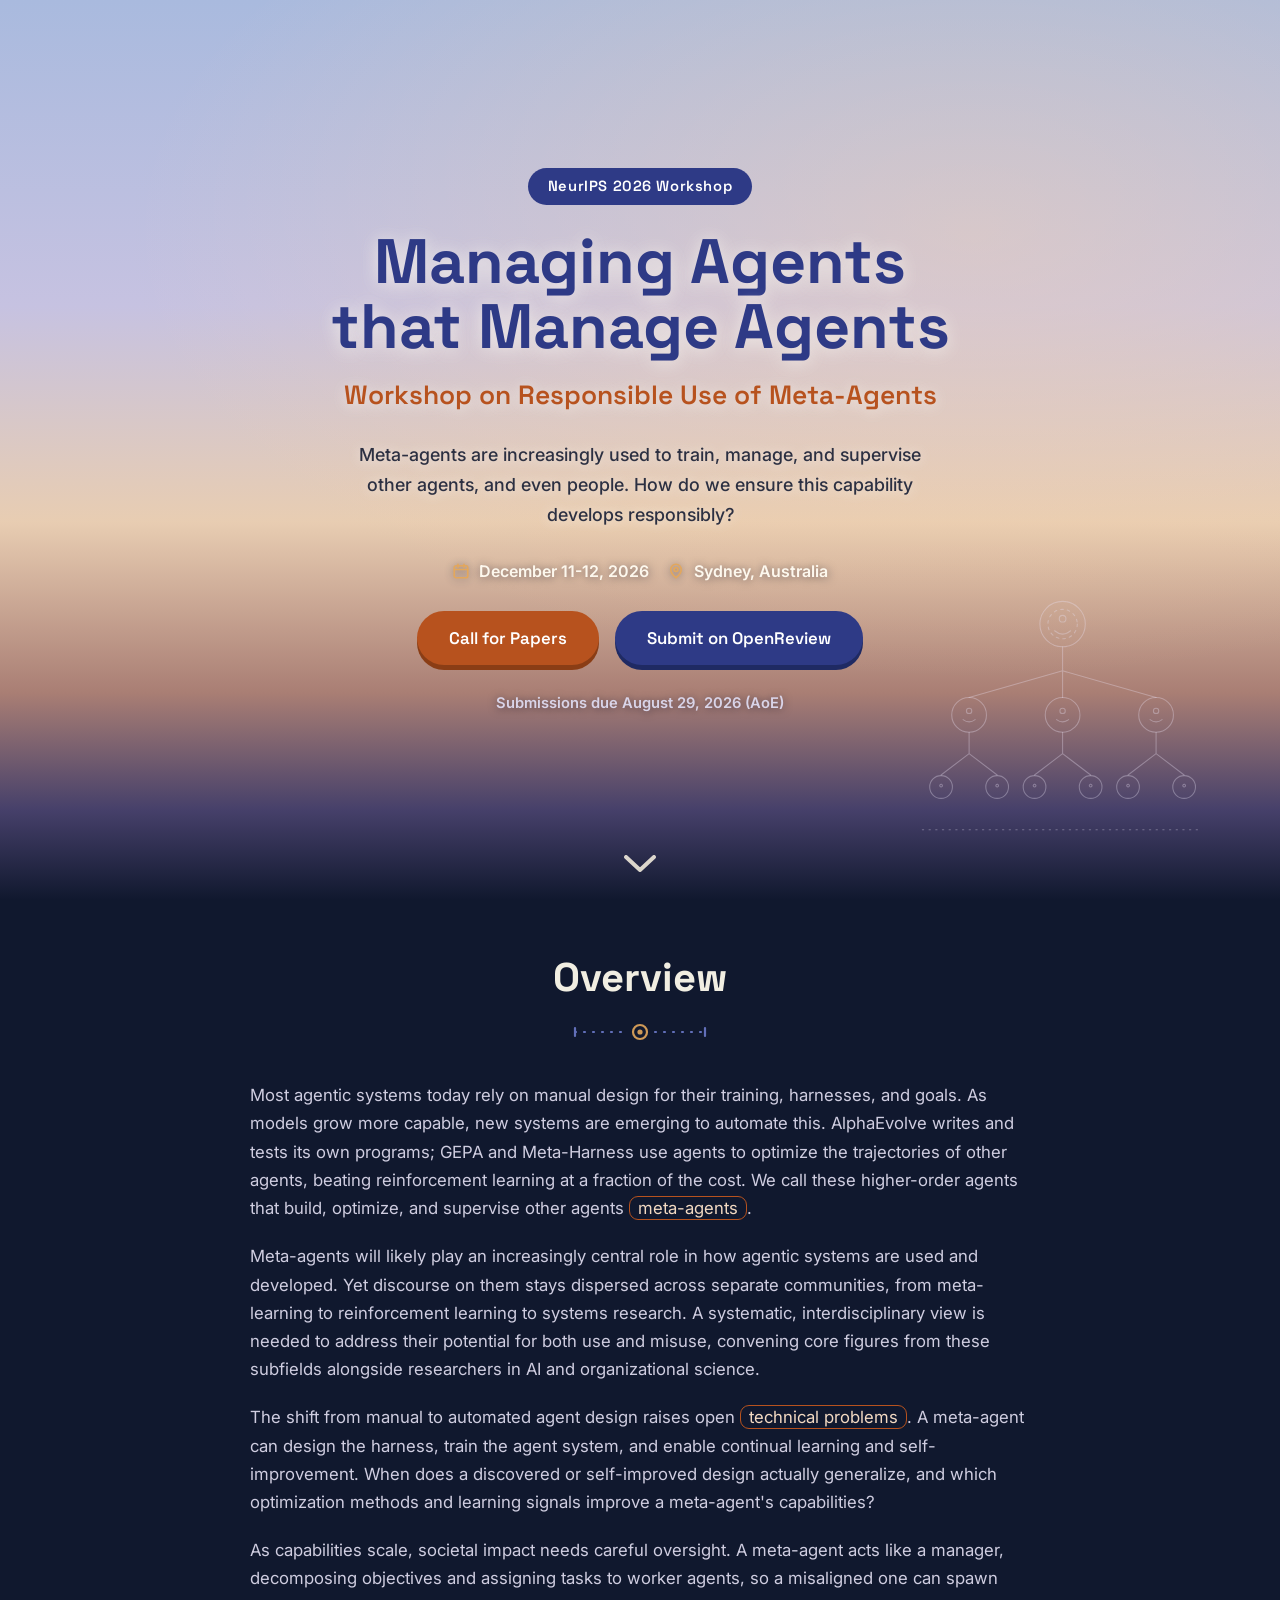
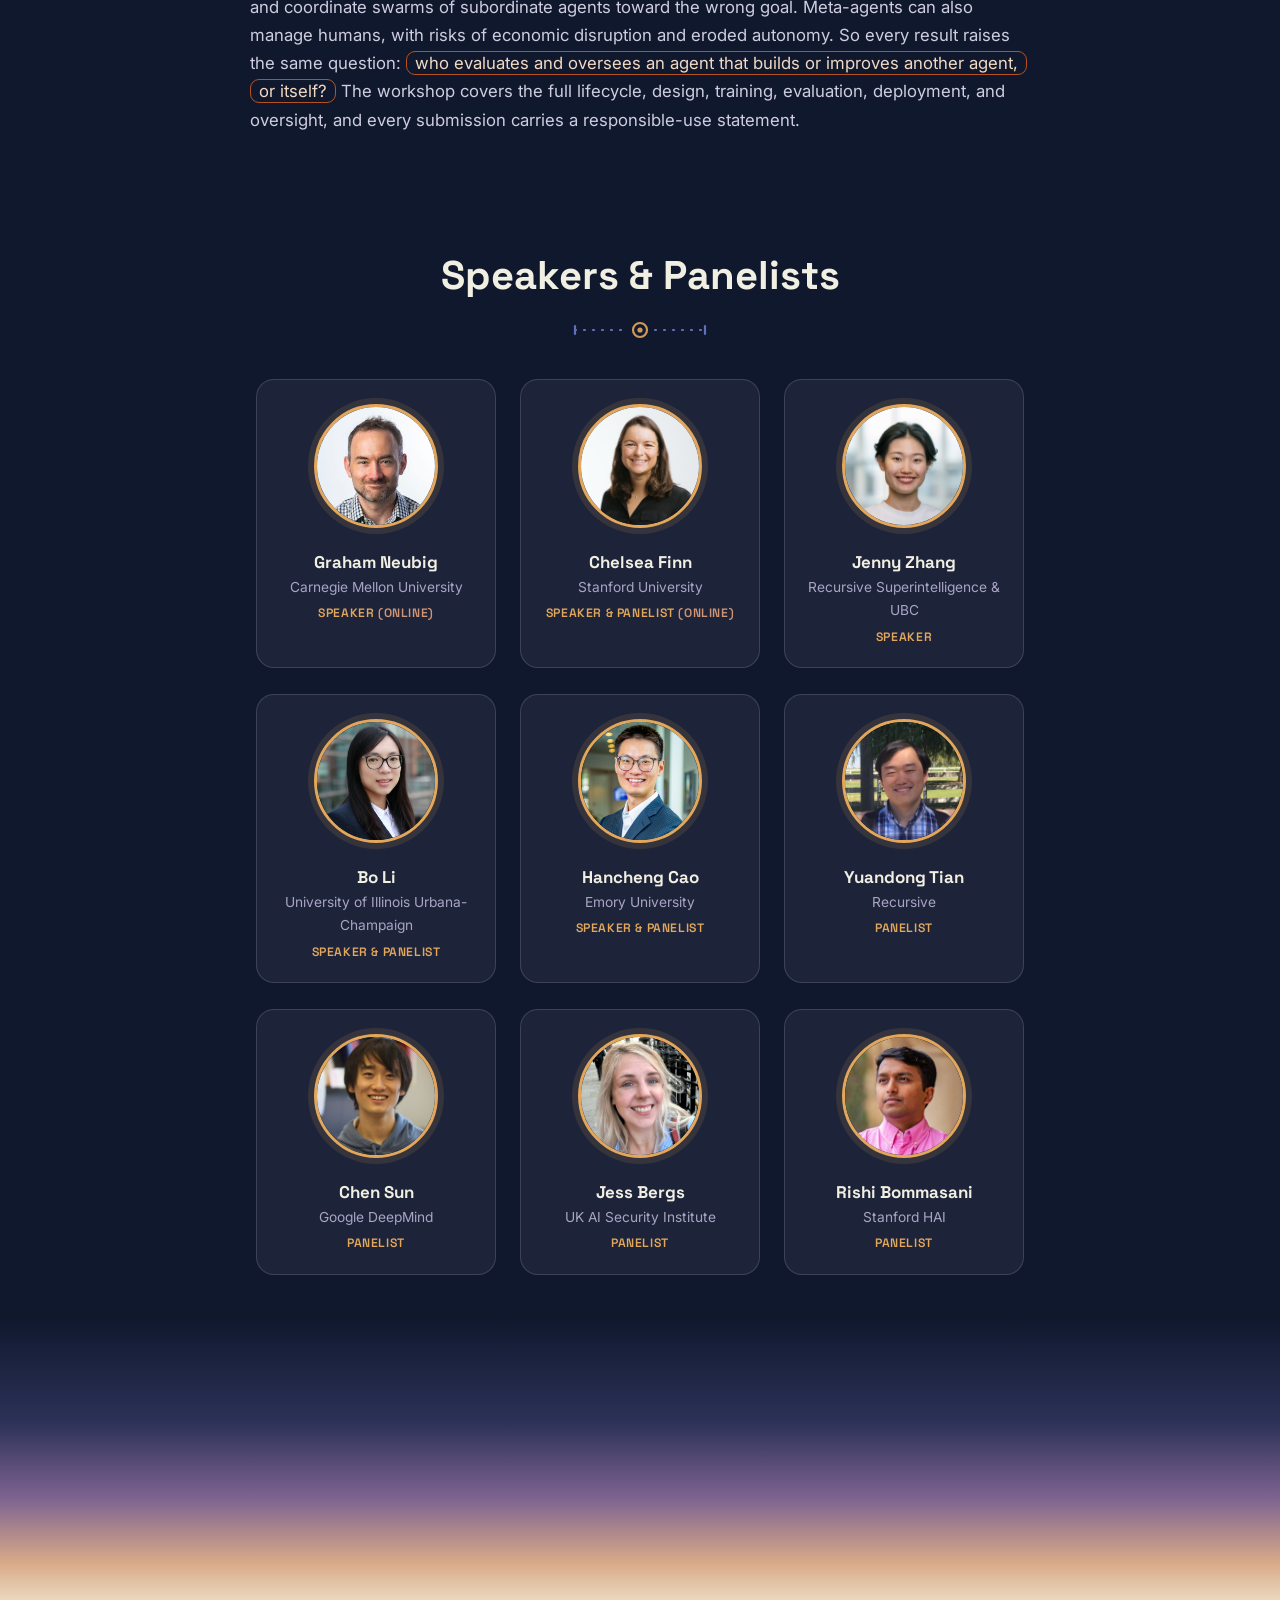
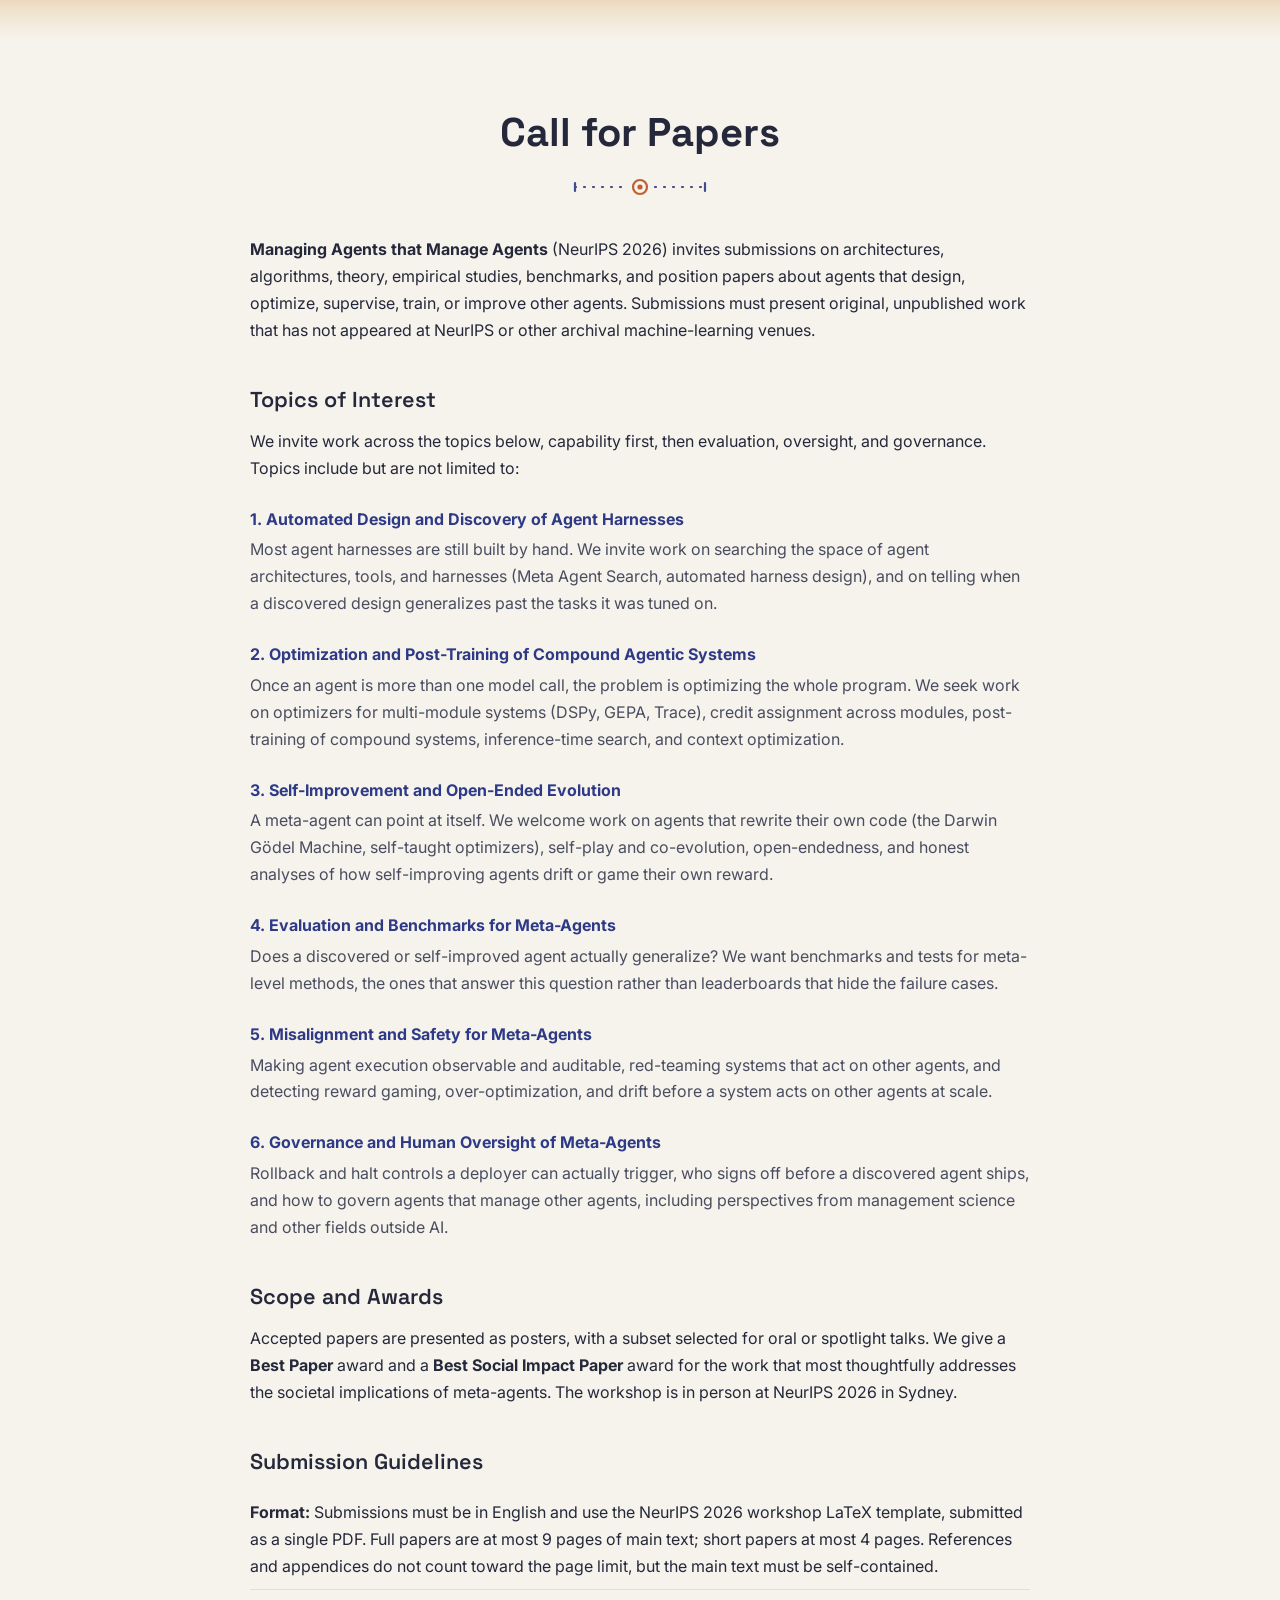
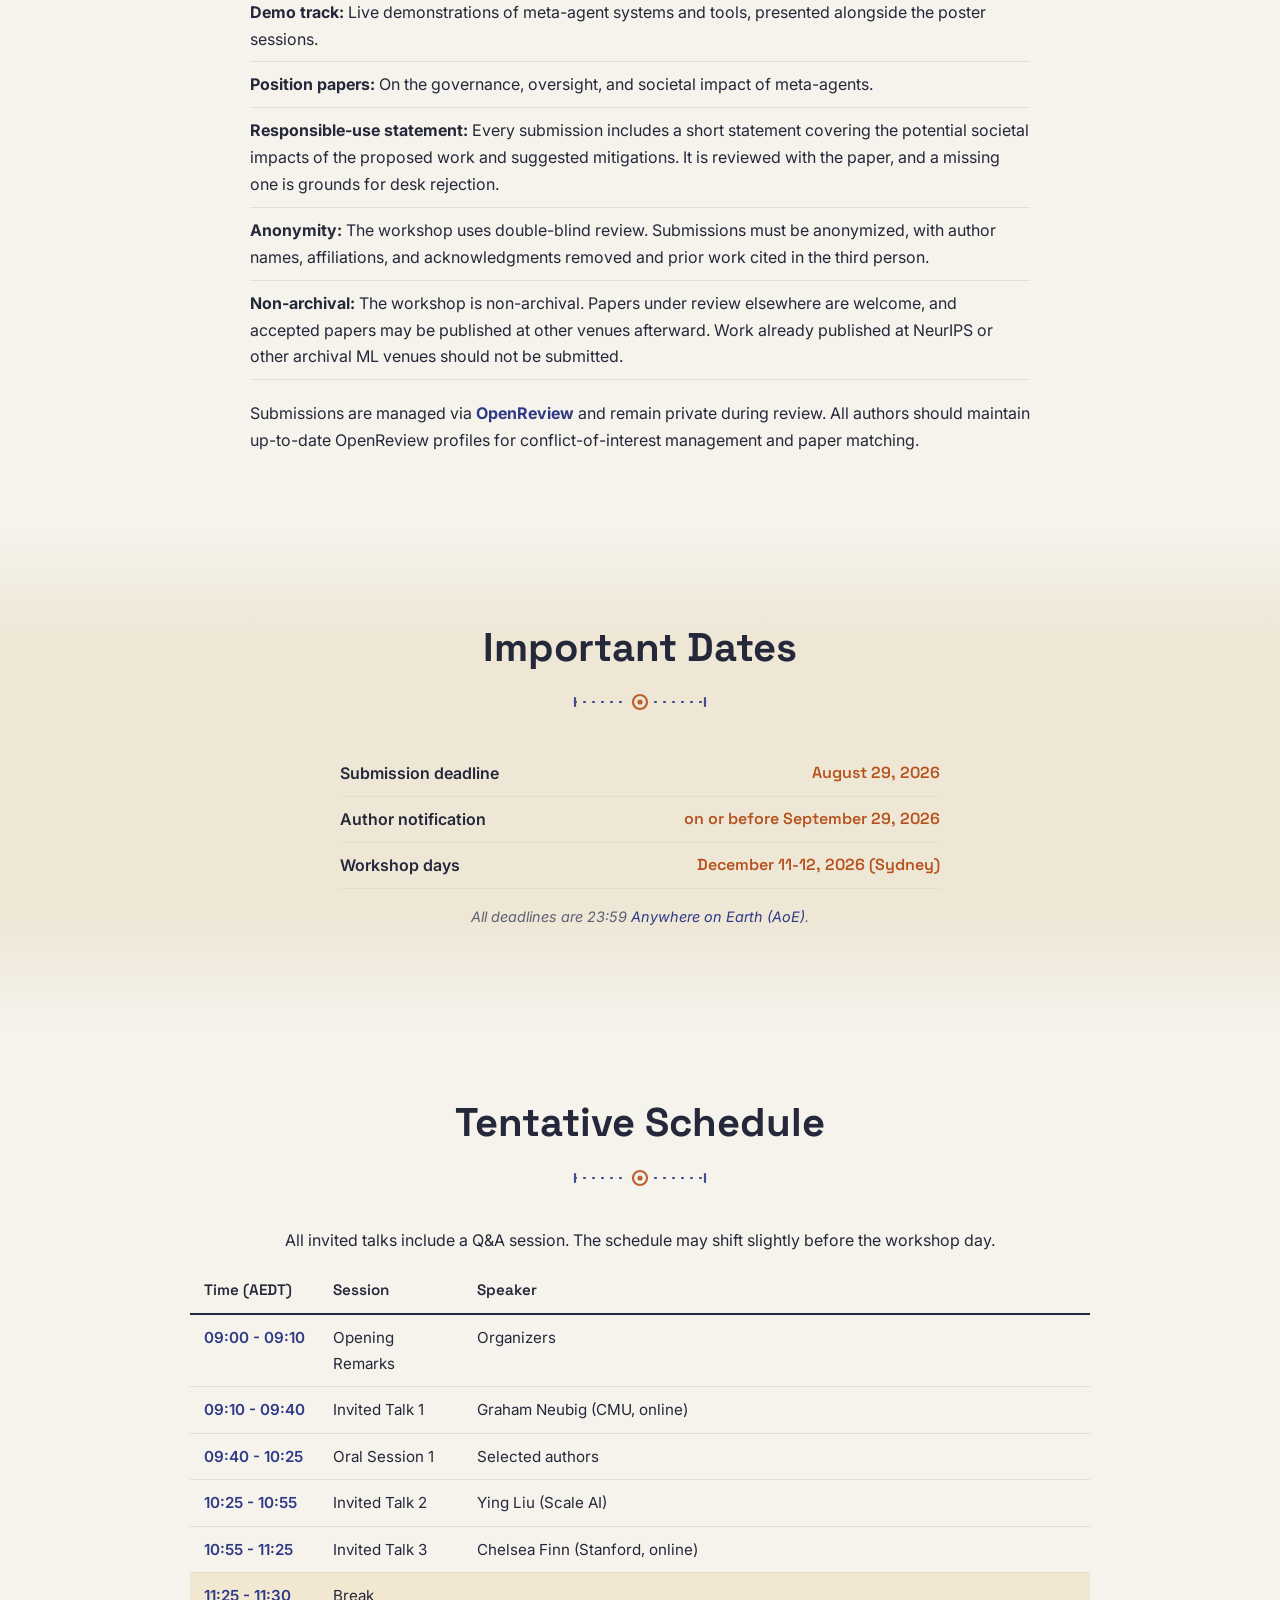
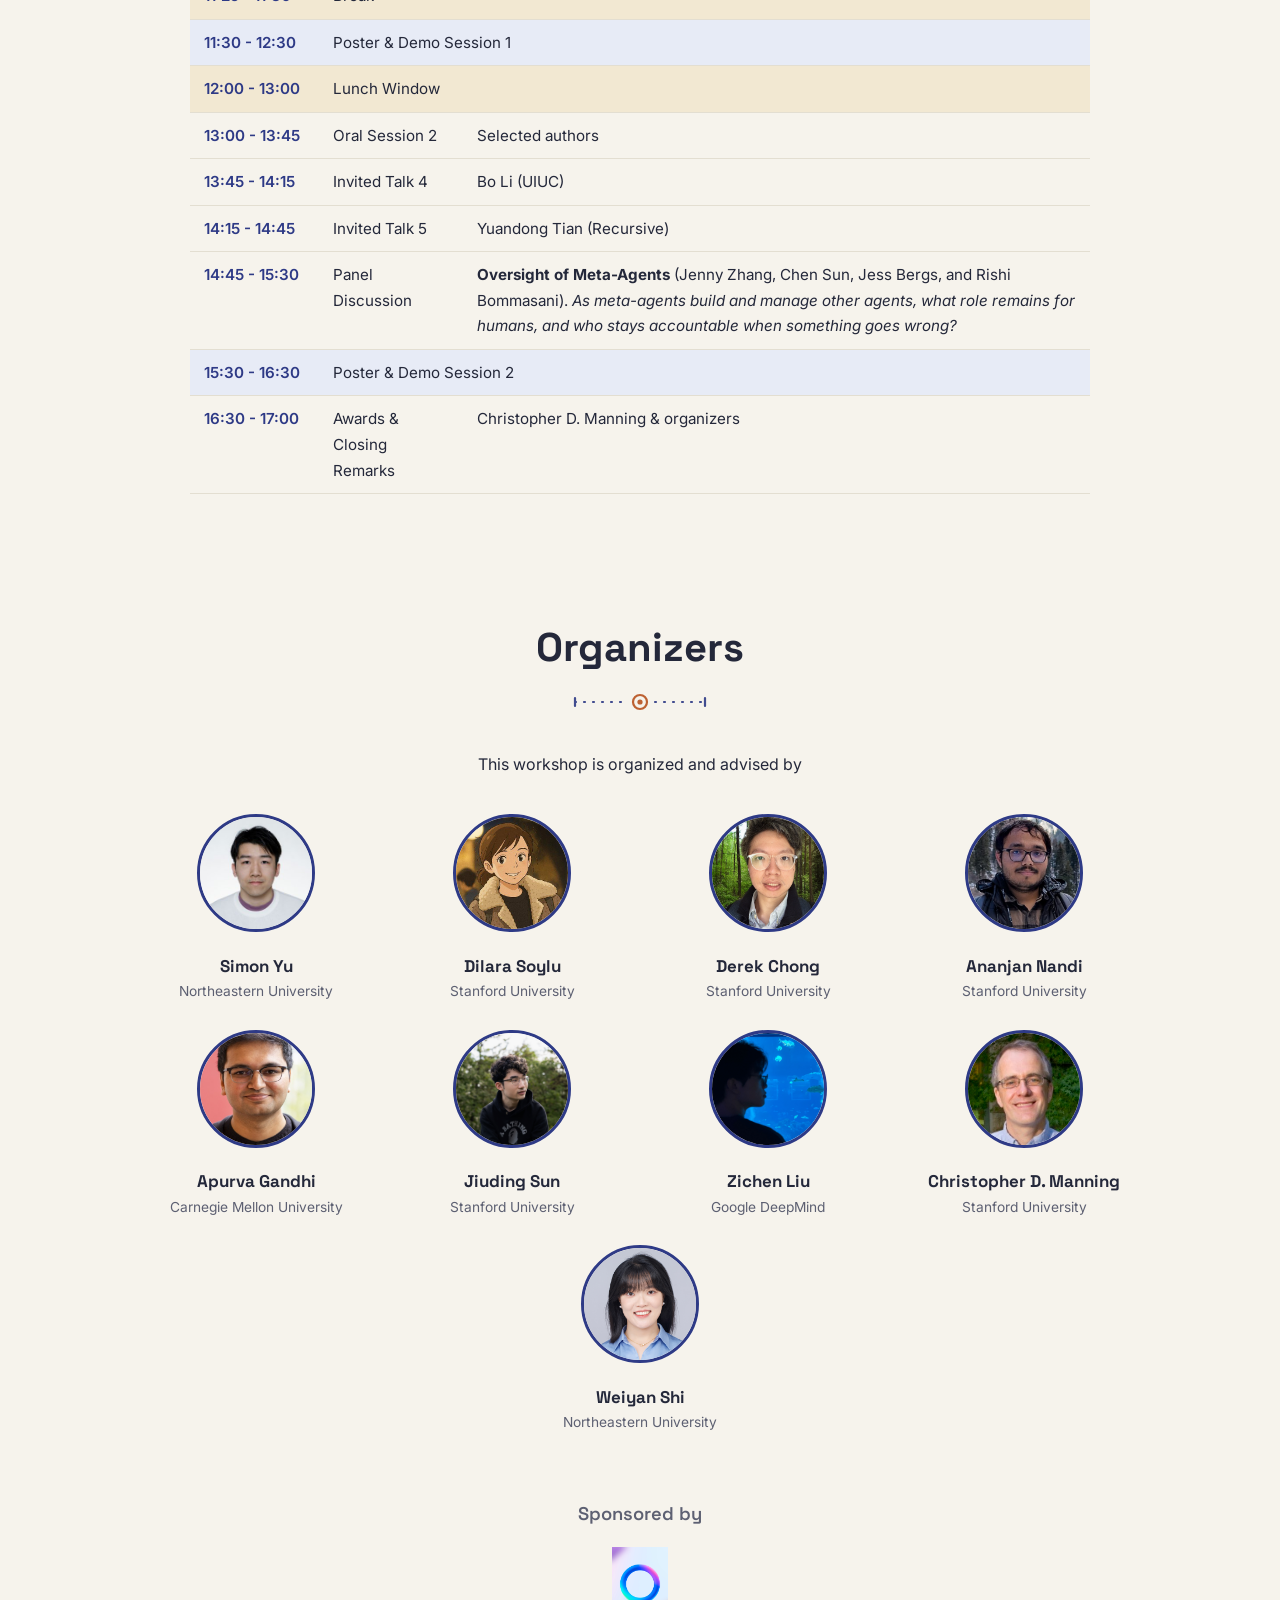
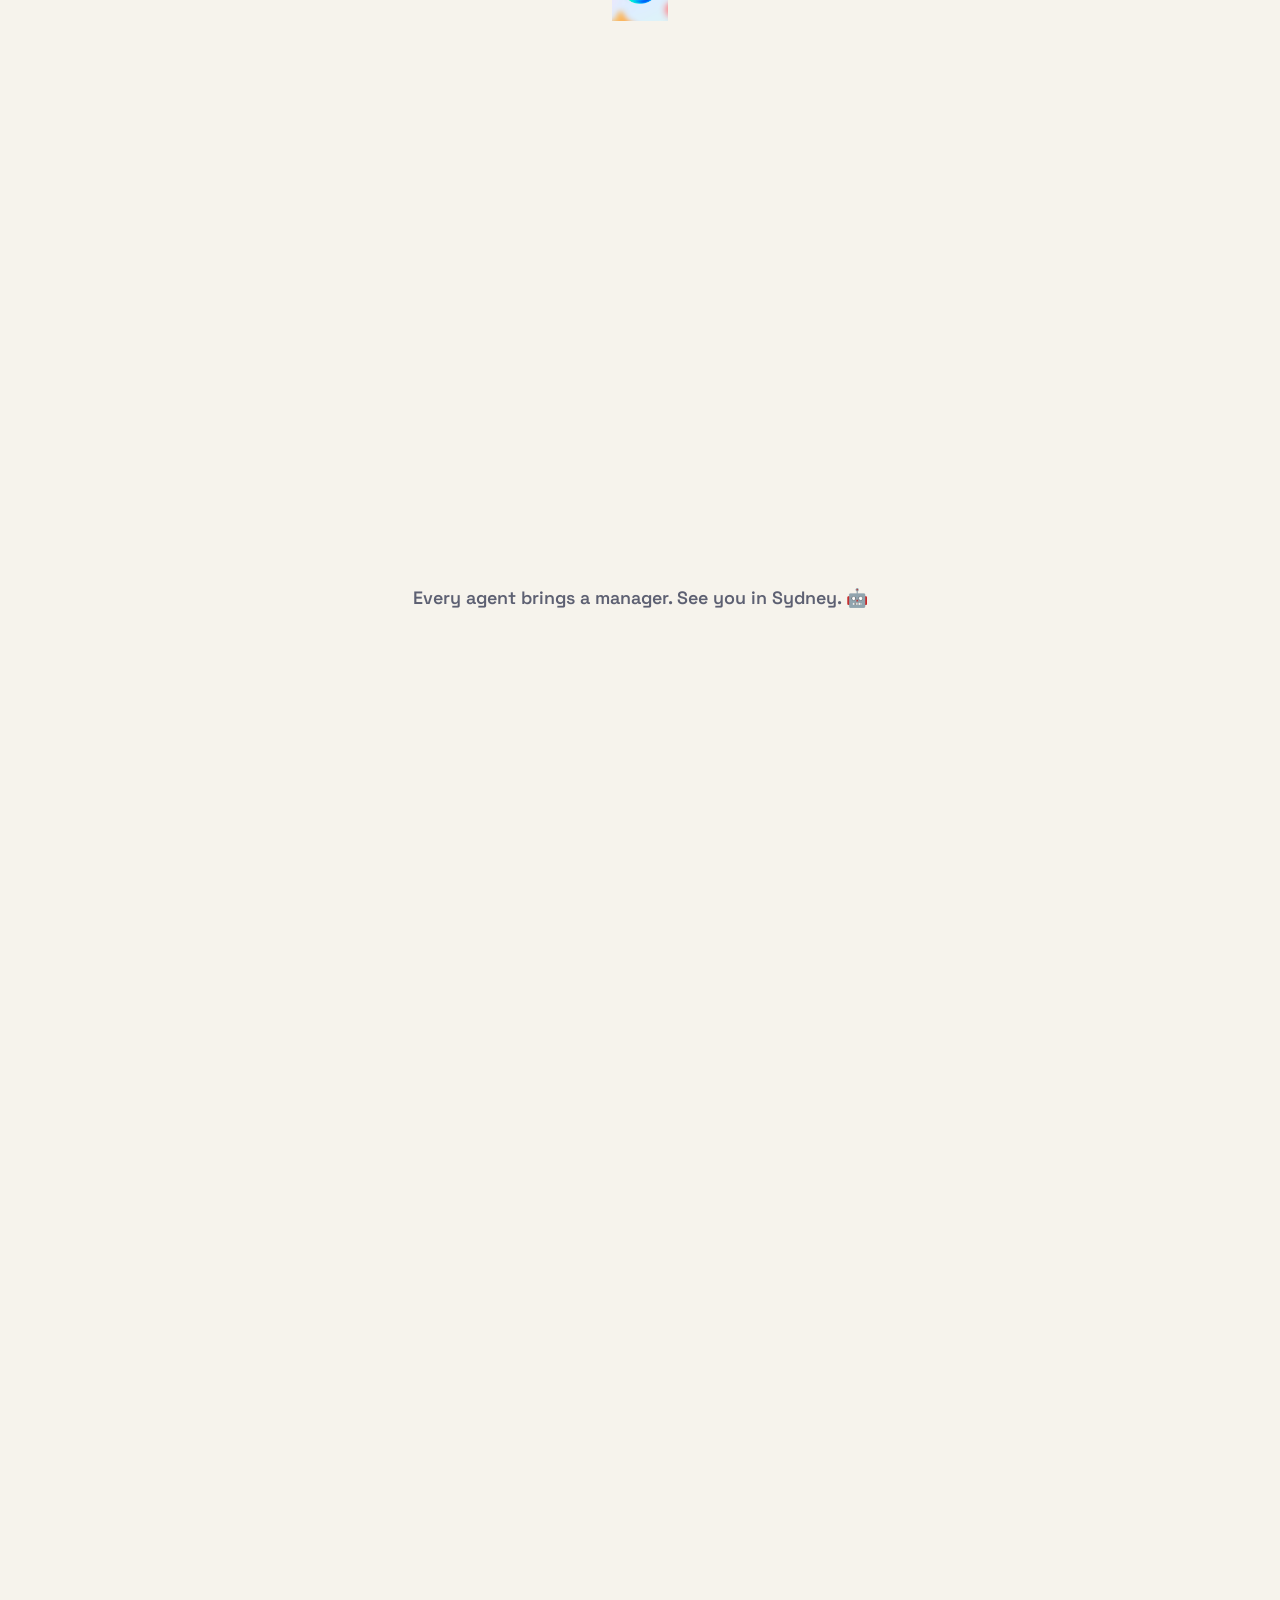
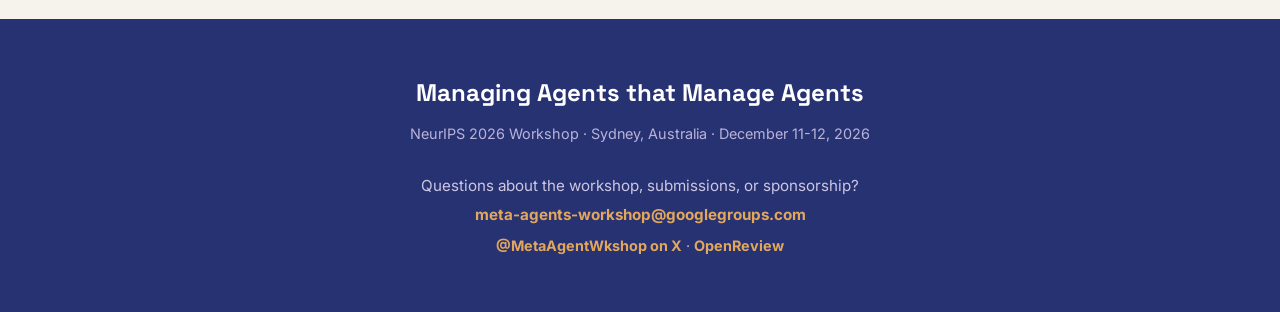
==== commit 4c60b91f: "Remove Robert Lange from the speakers list Co-Authored-By: Claude Fable 5 <noreply@anthropic.com> Cl" ====
--- a/index.html
+++ b/index.html
@@ -1,554 +1,572 @@
 <!DOCTYPE html>
 <html lang="en">
-
 <head>
-  <meta charset="utf-8">
-  <meta content="width=device-width, initial-scale=1.0" name="viewport">
-
-  <title>Managing Agents that Manage Agents: Workshop on Responsible Use of Meta-Agents (NeurIPS 2026)</title>
-  <meta content="A NeurIPS 2026 workshop on meta-agents: how to responsibly build, optimize, train, and oversee self-improving agents that act on other agents." name="description">
-  <meta content="meta-agents, agentic AI, automated agent design, self-improvement, compound AI systems, meta-learning, NeurIPS 2026" name="keywords">
-
-
-  <link href="assets/img/meta-agents-logo.jpg" rel="icon" type="image/jpeg">
-  <link href="assets/img/meta-agents-logo.jpg" rel="apple-touch-icon">
-
-  <link href="https://fonts.googleapis.com/css?family=Open+Sans:300,300i,400,400i,700,700i|Raleway:300,400,500,700,800" rel="stylesheet">
-
-  <link href="assets/vendor/aos/aos.css" rel="stylesheet">
-  <link href="assets/vendor/bootstrap/css/bootstrap.min.css" rel="stylesheet">
-  <link href="assets/vendor/bootstrap-icons/bootstrap-icons.css" rel="stylesheet">
-  <link href="assets/vendor/glightbox/css/glightbox.min.css" rel="stylesheet">
-  <link href="assets/vendor/swiper/swiper-bundle.min.css" rel="stylesheet">
-
-  <link href="assets/css/style.css" rel="stylesheet">
-
+  <meta charset="UTF-8" />
+  <meta name="viewport" content="width=device-width, initial-scale=1.0" />
+  <title>Managing Agents that Manage Agents · NeurIPS 2026 Workshop</title>
+  <meta name="description" content="A NeurIPS 2026 workshop on the responsible use of meta-agents: higher-order agents that build, optimize, and supervise other agents. Sydney, Australia, Dec 11-12, 2026. Submissions due Aug 29, 2026." />
+  <meta name="keywords" content="meta-agents, agentic AI, automated agent design, self-improvement, compound AI systems, meta-learning, NeurIPS 2026" />
+  <meta property="og:type" content="website" />
+  <meta property="og:title" content="Managing Agents that Manage Agents · NeurIPS 2026 Workshop" />
+  <meta property="og:description" content="A NeurIPS 2026 workshop on the responsible use of meta-agents. Sydney, Australia, Dec 11-12, 2026. Submissions due Aug 29, 2026." />
+  <meta property="og:image" content="https://meta-agents-workshop.github.io/assets/social-card.png" />
+  <meta name="twitter:card" content="summary_large_image" />
+  <meta name="twitter:title" content="Managing Agents that Manage Agents · NeurIPS 2026 Workshop" />
+  <meta name="twitter:description" content="A NeurIPS 2026 workshop on the responsible use of meta-agents. Sydney, Australia, Dec 11-12, 2026." />
+  <meta name="twitter:image" content="https://meta-agents-workshop.github.io/assets/social-card.png" />
+  <link rel="icon" type="image/png" sizes="32x32" href="assets/fav-32.png" />
+  <link rel="icon" type="image/svg+xml" href="data:image/svg+xml,%3Csvg xmlns='http://www.w3.org/2000/svg' viewBox='0 0 100 100'%3E%3Ctext y='0.9em' font-size='90'%3E%F0%9F%A4%96%3C/text%3E%3C/svg%3E" />
+  <link rel="apple-touch-icon" href="assets/fav-180.png" />
+  <link rel="preconnect" href="https://fonts.googleapis.com" />
+  <link rel="preconnect" href="https://fonts.gstatic.com" crossorigin />
+  <link href="https://fonts.googleapis.com/css2?family=Space+Grotesk:wght@500;600;700&family=Inter:wght@400;500;600&display=swap" rel="stylesheet" />
   <style>
-    .schedule-table {
-      width: 100%;
-      border-collapse: collapse;
-      background: #fff;
-      font-family: Arial, sans-serif;
-      box-shadow: 0 2px 8px rgba(0, 0, 0, 0.1);
-      margin: 20px 0;
-    }
-    .schedule-table th,
-    .schedule-table td {
-      padding: 12px 15px;
-      border-bottom: 1px solid #ccc;
-      text-align: left;
-    }
-    .schedule-table th {
-      background-color: #f7f7f7;
-      font-weight: bold;
-    }
-    .schedule-table tbody tr:nth-child(even) {
-      background-color: #f9f9f9;
-    }
-    .schedule-table tbody tr:hover {
-      background-color: #f1f1f1;
-    }
-    @media (max-width: 768px) {
-      .schedule-table th,
-      .schedule-table td {
-        padding: 10px;
+    :root {
+      --paper: #f6f3ec; --ink: #24283a; --soft: #5d6072; --line: #e3ded1;
+      --night: #10182e; --indigo: #2e3a86; --ember: #b7521e; --gold: #e3a75c;
+      --maxw: 1060px;
+      --disp: 'Space Grotesk', sans-serif; --sans: 'Inter', sans-serif;
+    }
+    *, *::before, *::after { box-sizing: border-box; }
+    html { scroll-behavior: smooth; }
+    body { margin: 0; font-family: var(--sans); color: var(--ink); background: var(--paper); line-height: 1.68; -webkit-font-smoothing: antialiased; }
+    a { color: var(--indigo); text-decoration: none; }
+    a:hover { text-decoration: underline; }
+    .wrap { max-width: var(--maxw); margin: 0 auto; padding: 0 28px; }
+
+    /*
+      HERO. Currently a hand-built CSS placeholder (dusk gradient + inline SVG
+      constellation). When the commissioned illustration arrives, replace the
+      two gradient layers below with:
+        background: url(assets/hero.png) center bottom / cover no-repeat;
+      keep the last gradient stop of the art converging to var(--night) at the
+      bottom edge so the Overview section continues the image invisibly,
+      then delete the .hero-placeholder-art block.
+    */
+    .hero {
+      position: relative;
+      height: 100vh; height: 100svh;
+      min-height: 580px;
+      background:
+        radial-gradient(120% 90% at 76% 26%, rgba(255,213,166,0.38) 0%, rgba(255,213,166,0) 55%),
+        linear-gradient(180deg, #a9bade 0%, #c6c2e1 34%, #e8cdb2 58%, #a97e74 77%, #46406a 90%, #10182e 100%);
+      overflow: hidden;
+    }
+    .hero-placeholder-art {
+      position: absolute; z-index: 1;
+      right: 5%; bottom: 4%;
+      width: min(24vw, 320px); height: auto;
+      color: rgba(233, 226, 244, 0.34);
+      pointer-events: none;
+    }
+    .hero-inner {
+      position: relative; z-index: 2; max-width: 1180px; margin: 0 auto; padding: 12vh 28px 0; padding-top: 12svh;
+      height: 100%; display: flex; flex-direction: column; justify-content: flex-start;
+      align-items: center; text-align: center;
+    }
+    .h-card { max-width: 780px; }
+    .h-chip {
+      display: inline-block; font-family: var(--disp); font-weight: 600; font-size: 0.92rem;
+      letter-spacing: 0.04em; background: var(--indigo); color: #fff;
+      padding: 6px 20px; border-radius: 999px; margin-bottom: 24px;
+    }
+    .hero h1 {
+      font-family: var(--disp); font-weight: 700; font-size: clamp(2.5rem, 4.9vw, 4.1rem);
+      line-height: 1.04; margin: 0 0 14px; color: var(--indigo);
+      text-shadow: 0 2px 18px rgba(246, 243, 236, 0.9);
+    }
+    .h-sub {
+      font-family: var(--disp); font-weight: 600; font-size: clamp(1.25rem, 2.2vw, 1.65rem);
+      color: var(--ember); margin: 0 0 22px; text-shadow: 0 2px 14px rgba(246, 243, 236, 0.85);
+    }
+    .h-lede {
+      font-size: 1.12rem; color: #2c3042; font-weight: 500; max-width: 590px;
+      text-shadow: 0 1px 12px rgba(246, 243, 236, 0.8); margin: 0 auto 28px;
+    }
+    .h-meta {
+      display: flex; flex-wrap: wrap; align-items: center; justify-content: center; gap: 10px 18px;
+      font-weight: 600; font-size: 1rem; margin: 0 0 26px;
+    }
+    .h-meta span { display: inline-flex; align-items: center; gap: 9px; color: #fdf8ee; text-shadow: 0 1px 10px rgba(16, 24, 46, 0.55); }
+    .h-meta svg { flex: none; color: var(--gold); filter: drop-shadow(0 1px 4px rgba(16, 24, 46, 0.45)); }
+    .h-actions { margin-bottom: 16px; }
+    .btn {
+      display: inline-block; font-family: var(--disp); font-weight: 600; font-size: 1.05rem;
+      padding: 13px 32px; border-radius: 999px; margin: 0 6px 10px; transition: transform .14s ease;
+    }
+    .btn:hover { transform: scale(1.05); text-decoration: none; }
+    .btn-e { background: var(--ember); color: #fff; box-shadow: 0 5px 0 #8a3d15; }
+    .btn-i { background: var(--indigo); color: #fff; box-shadow: 0 5px 0 #1f2a63; }
+    .h-deadline { font-weight: 600; font-size: 0.92rem; color: #d9d4e8; text-shadow: 0 1px 8px rgba(16, 24, 46, 0.55); margin: 0; }
+    .scroll-cue {
+      position: absolute; z-index: 3; left: 50%; bottom: 18px; transform: translateX(-50%);
+      color: #ece5d8; opacity: 0.92;
+      animation: cue-bob 1.7s ease-in-out infinite;
+    }
+    @keyframes cue-bob {
+      0%, 100% { transform: translateX(-50%) translateY(0); }
+      50% { transform: translateX(-50%) translateY(9px); }
+    }
+    @media (max-width: 880px) {
+      /* Movie-poster treatment: tinted scrim, light text, centered. */
+      .hero { height: auto; min-height: 100svh; padding: 84px 0; }
+      .hero::before {
+        content: ""; position: absolute; inset: 0; z-index: 1;
+        background: linear-gradient(180deg, rgba(16,24,46,0.52) 0%, rgba(16,24,46,0.38) 45%, rgba(16,24,46,0.66) 100%);
       }
-    }
-    #organizers .speaker img,
-    #speakers .speaker img,
-    #panelists .speaker img {
-      width: 150px;
-      height: 150px;
-      object-fit: cover;
-      border-radius: 50%;
-      margin-bottom: 15px;
-    }
-    #sponsors .speaker img {
-      width: 300px;
-      height: auto;
-      object-fit: contain;
-      margin-bottom: 15px;
-    }
+      .hero-placeholder-art { right: 4%; bottom: 2%; width: 46vw; color: rgba(246,243,236,0.2); }
+      .hero-inner { padding-top: 0; }
+      .hero h1 { color: #f3efe4; text-shadow: 0 2px 16px rgba(16, 24, 46, 0.85); }
+      .h-sub { color: var(--gold); text-shadow: 0 2px 12px rgba(16, 24, 46, 0.85); }
+      .h-lede { color: #e6e2ee; text-shadow: 0 1px 10px rgba(16, 24, 46, 0.7); }
+    }
+
+    section { padding: 60px 0; }
+    .night { background: var(--night); color: #d5d3e2; }
+    .night section { padding: 44px 0; }
+    .night .stitle { color: #f1eee2; }
+    .night .ov { color: #cfcde0; }
+    .night a { color: #a3b2ea; }
+    .dawn {
+      height: 320px;
+      background: linear-gradient(180deg, #10182e 0%, #2c3157 32%, #7d6390 56%, #d8a988 76%, #efe0c8 90%, var(--paper) 100%);
+    }
+    section.tinted {
+      background: linear-gradient(180deg, rgba(238,231,214,0) 0%, #eee7d6 22%, #eee7d6 78%, rgba(238,231,214,0) 100%);
+      padding: 86px 0;
+    }
+    .reveal { opacity: 0; transform: translateY(26px); transition: opacity .7s ease, transform .7s ease; }
+    .reveal.on { opacity: 1; transform: none; }
+    @media (prefers-reduced-motion: reduce) {
+      html { scroll-behavior: auto; }
+      .reveal { opacity: 1; transform: none; transition: none; }
+      .scroll-cue { animation: none; }
+    }
+    .stitle { font-family: var(--disp); font-weight: 700; font-size: clamp(1.9rem, 3.4vw, 2.5rem); text-align: center; margin: 0 0 10px; color: var(--ink); }
+    .divider { display: block; width: 170px; margin: 0 auto 38px; height: auto; opacity: 0.9; }
+    .ov { font-size: 1.05rem; margin: 0 0 20px; }
+    .hl {
+      padding: 1px 8px; border: 1.5px solid var(--ember); border-radius: 9px;
+      box-decoration-break: clone; -webkit-box-decoration-break: clone;
+    }
+    .night .hl { color: #f2d9c2; }
+    .narrow { max-width: 780px; margin: 0 auto; text-align: left; }
+    .c-h3 { margin: 38px 0 10px; font-size: 1.35rem; font-weight: 600; font-family: var(--disp); }
+    .c-h4 { margin: 24px 0 4px; font-size: 1rem; font-weight: 700; color: var(--indigo); }
+    .c-p { margin: 6px 0 14px; }
+    .c-topic { margin: 4px 0 16px; color: #494d60; }
+    .c-guide { list-style: none; padding: 0; margin: 8px 0 20px; }
+    .c-guide li { padding: 9px 0; border-bottom: 1px solid var(--line); }
+    .people { display: flex; flex-wrap: wrap; gap: 26px 24px; justify-content: center; margin-top: 36px; }
+    .person { width: 232px; text-align: center; }
+    .avatar { width: 118px; height: 118px; border-radius: 50%; object-fit: cover; margin-bottom: 12px; border: 3px solid var(--indigo); }
+    .p-name { font-weight: 700; font-family: var(--disp); font-size: 1.06rem; }
+    .p-name a { color: inherit; }
+    .p-affil { font-size: 0.86rem; color: var(--soft); }
+    .p-bio { font-size: 0.84rem; color: var(--soft); line-height: 1.5; margin: 8px 0 0; }
+    #speakers .narrow { max-width: 1040px; }
+    #speakers .person {
+      width: 240px; padding: 24px 16px 20px;
+      background: rgba(255, 255, 255, 0.055); border: 1px solid rgba(255, 255, 255, 0.14); border-radius: 18px;
+    }
+    #speakers .avatar { width: 124px; height: 124px; border: 3px solid var(--gold); box-shadow: 0 0 0 6px rgba(227, 167, 92, 0.12); }
+    #speakers .p-name { color: #f1eee2; }
+    #speakers .p-name a { color: inherit; }
+    #speakers .p-affil, #speakers .p-bio { color: #a9a4c4; }
+    .p-role { font-family: var(--disp); font-weight: 600; font-size: 0.76rem; letter-spacing: 0.05em; text-transform: uppercase; color: var(--gold); margin-top: 4px; }
+    .p-tent { color: #cf9576; }
+    .c-note { font-style: italic; font-size: 0.9rem; color: var(--soft); margin-top: 16px; text-align: center; }
+    .c-center { text-align: center; }
+    #organizers .narrow { max-width: 1040px; }
+
+    .dates-list { max-width: 600px; margin: 0 auto; }
+    .dates-list li { display: flex; justify-content: space-between; gap: 16px; font-weight: 600; }
+    .dates-list .d-val { color: var(--ember); font-family: var(--disp); text-align: right; }
+
+    .sched-scroll { overflow-x: auto; margin-top: 8px; }
+    .sched { width: 100%; min-width: 640px; border-collapse: collapse; font-size: 0.95rem; }
+    .sched th {
+      font-family: var(--disp); font-weight: 600; text-align: left; padding: 10px 14px;
+      border-bottom: 2px solid var(--ink); white-space: nowrap;
+    }
+    .sched td { padding: 10px 14px; border-bottom: 1px solid var(--line); vertical-align: top; }
+    .sched td.time { white-space: nowrap; font-weight: 600; color: var(--indigo); }
+    .sched .poster-row td { background: #e7ebf6; }
+    .sched .break-row td { background: #f2e8d2; }
+
+    .sponsor-block { margin-top: 64px; text-align: center; }
+    .sponsor-block h3 { font-family: var(--disp); font-weight: 600; font-size: 1.15rem; margin: 0 0 18px; color: var(--soft); }
+    .sponsor-block img { height: 74px; width: auto; }
+
+    .finale-sec { height: 170vh; height: 170svh; position: relative; background: var(--paper); }
+    .finale-pin {
+      position: sticky; top: 22vh; top: 22svh; height: 56vh; height: 56svh; overflow: hidden;
+      display: flex; flex-direction: column; justify-content: center;
+    }
+    .finale-wrap { max-width: 1100px; margin: 0 auto; padding: 0 24px; text-align: center; width: 100%; }
+    .finale-svg { width: 100%; height: auto; display: block; overflow: visible; }
+    .finale-svg path { fill: none; stroke: var(--ink); stroke-width: 1.5; stroke-linecap: round; stroke-linejoin: round; opacity: 0.88; }
+    .finale-cap { font-family: var(--disp); font-weight: 600; font-size: 1.12rem; color: var(--soft); margin: 16px 0 0; }
+
+    footer.foot { background: #273272; color: #dcd8ec; text-align: center; padding: 54px 24px; }
+    footer.foot .t { font-family: var(--disp); font-weight: 700; font-size: 1.5rem; color: #fff; }
+    footer.foot .s { font-size: 0.9rem; margin-top: 8px; color: #b9b3d9; }
+    footer.foot .reach { font-size: 0.95rem; color: #cdc7e4; margin: 26px auto 4px; line-height: 1.9; }
+    footer.foot .reach a, footer.foot .soc a { color: var(--gold); font-weight: 700; }
+    footer.foot .soc { font-size: 0.9rem; color: #b9b3d9; margin: 4px 0 0; }
   </style>
 </head>
-
 <body>
-
-  <header id="header" class="d-flex align-items-center">
-    <div class="container-fluid container-xxl d-flex align-items-center">
-
-      <div id="logo" class="me-auto">
-        <a href="index.html" class="scrollto" style="font-weight: 800; font-size: 1.25em; color: #fff; text-decoration: none;">Managing Agents that Manage Agents</a>
-      </div>
-
-      <nav id="navbar" class="navbar order-last order-lg-0">
-        <ul>
-          <li><a class="nav-link scrollto active" href="#hero">Home</a></li>
-          <li><a class="nav-link scrollto" href="#about">About</a></li>
-          <li><a class="nav-link scrollto" href="#topic">Topics</a></li>
-          <li><a class="nav-link scrollto" href="#cfp">Call for Papers</a></li>
-          <li><a class="nav-link scrollto" href="#speakers">Speakers</a></li>
-          <li><a class="nav-link scrollto" href="#schedule">Schedule</a></li>
-          <li><a class="nav-link scrollto" href="#organizers">Organizers</a></li>
-          <li><a class="nav-link scrollto" href="mailto:meta-agents-workshop@googlegroups.com">Contact</a></li>
+  <section class="hero">
+    <!-- Placeholder art: a constellation org-chart of agents managing agents.
+         Swapped out when the commissioned hero illustration lands. -->
+    <svg class="hero-placeholder-art" viewBox="0 0 460 420" fill="none" stroke="currentColor" stroke-width="1.6" stroke-linecap="round" aria-hidden="true">
+      <circle cx="230" cy="60" r="34" />
+      <circle cx="230" cy="60" r="22" stroke-dasharray="4 6" />
+      <circle cx="230" cy="52" r="5" />
+      <path d="M 218 70 Q 230 80 242 70" />
+      <path d="M 230 94 L 230 130 M 230 130 L 90 170 M 230 130 L 230 170 M 230 130 L 370 170" />
+      <circle cx="90" cy="196" r="26" />
+      <circle cx="90" cy="190" r="4" />
+      <path d="M 81 203 Q 90 210 99 203" />
+      <circle cx="230" cy="196" r="26" />
+      <circle cx="230" cy="190" r="4" />
+      <path d="M 221 203 Q 230 210 239 203" />
+      <circle cx="370" cy="196" r="26" />
+      <circle cx="370" cy="190" r="4" />
+      <path d="M 361 203 Q 370 210 379 203" />
+      <path d="M 90 222 L 90 254 M 90 254 L 48 286 M 90 254 L 132 286" />
+      <path d="M 230 222 L 230 254 M 230 254 L 188 286 M 230 254 L 272 286" />
+      <path d="M 370 222 L 370 254 M 370 254 L 328 286 M 370 254 L 412 286" />
+      <circle cx="48" cy="304" r="17" /><circle cx="132" cy="304" r="17" />
+      <circle cx="188" cy="304" r="17" /><circle cx="272" cy="304" r="17" />
+      <circle cx="328" cy="304" r="17" /><circle cx="412" cy="304" r="17" />
+      <path d="M 48 300 a 2 2 0 1 0 0.1 0 M 132 300 a 2 2 0 1 0 0.1 0 M 188 300 a 2 2 0 1 0 0.1 0 M 272 300 a 2 2 0 1 0 0.1 0 M 328 300 a 2 2 0 1 0 0.1 0 M 412 300 a 2 2 0 1 0 0.1 0" />
+      <path d="M 20 368 L 440 368" stroke-dasharray="2 8" />
+    </svg>
+    <div class="hero-inner">
+      <div class="h-card">
+        <span class="h-chip">NeurIPS 2026 Workshop</span>
+        <h1>Managing Agents<br />that Manage Agents</h1>
+        <p class="h-sub">Workshop on Responsible Use of Meta-Agents</p>
+        <p class="h-lede">Meta-agents are increasingly used to train, manage, and supervise other agents, and even people. How do we ensure this capability develops responsibly?</p>
+        <p class="h-meta">
+          <span><svg width="18" height="18" viewBox="0 0 24 24" fill="none" stroke="currentColor" stroke-width="2.2" stroke-linecap="round" stroke-linejoin="round" aria-hidden="true"><rect x="3" y="5" width="18" height="16" rx="2.5"/><path d="M8 3v4M16 3v4M3 10h18"/></svg>December 11-12, 2026</span>
+          <span><svg width="18" height="18" viewBox="0 0 24 24" fill="none" stroke="currentColor" stroke-width="2.2" stroke-linecap="round" stroke-linejoin="round" aria-hidden="true"><path d="M12 21s-7-5.5-7-11a7 7 0 0 1 14 0c0 5.5-7 11-7 11z"/><circle cx="12" cy="10" r="2.6"/></svg>Sydney, Australia</span>
+        </p>
+        <div class="h-actions">
+          <a class="btn btn-e" href="#cfp">Call for Papers</a>
+          <a class="btn btn-i" href="https://openreview.net/group?id=NeurIPS.cc/2026/Workshop/Meta-Agents" target="_blank" rel="noopener">Submit on OpenReview</a>
+        </div>
+        <p class="h-deadline">Submissions due August 29, 2026 (AoE)</p>
+      </div>
+    </div>
+    <a class="scroll-cue" href="#about" aria-label="Scroll to overview">
+      <svg width="34" height="20" viewBox="0 0 34 20" fill="none" aria-hidden="true"><path d="M3 3 L17 16 L31 3" stroke="currentColor" stroke-width="4" stroke-linecap="round" stroke-linejoin="round"/></svg>
+    </a>
+  </section>
+
+  <div class="night">
+  <section id="about">
+    <div class="wrap reveal">
+      <h2 class="stitle">Overview</h2>
+      <svg class="divider" viewBox="0 0 170 22" aria-hidden="true"><g fill="none" stroke-linecap="round"><circle cx="85" cy="11" r="7" fill="none" stroke="#e3a75c" stroke-width="2.2"/><circle cx="85" cy="11" r="2.6" fill="#e3a75c" stroke="none"/><path d="M 20 11 L 70 11 M 100 11 L 150 11" stroke="#6b79c9" stroke-width="2.2" stroke-dasharray="1 8"/><path d="M 20 7 L 20 15 M 150 7 L 150 15" stroke="#6b79c9" stroke-width="2.2"/></g></svg>
+      <div class="narrow">
+        <p class="ov">Most agentic systems today rely on manual design for their training, harnesses, and goals. As models grow more capable, new systems are emerging to automate this. AlphaEvolve writes and tests its own programs; GEPA and Meta-Harness use agents to optimize the trajectories of other agents, beating reinforcement learning at a fraction of the cost. We call these higher-order agents that build, optimize, and supervise other agents <span class="hl">meta-agents</span>.</p>
+        <p class="ov">Meta-agents will likely play an increasingly central role in how agentic systems are used and developed. Yet discourse on them stays dispersed across separate communities, from meta-learning to reinforcement learning to systems research. A systematic, interdisciplinary view is needed to address their potential for both use and misuse, convening core figures from these subfields alongside researchers in AI and organizational science.</p>
+        <p class="ov">The shift from manual to automated agent design raises open <span class="hl">technical problems</span>. A meta-agent can design the harness, train the agent system, and enable continual learning and self-improvement. When does a discovered or self-improved design actually generalize, and which optimization methods and learning signals improve a meta-agent's capabilities?</p>
+        <p class="ov">As capabilities scale, societal impact needs careful oversight. A meta-agent acts like a manager, decomposing objectives and assigning tasks to worker agents, so a misaligned one can spawn and coordinate swarms of subordinate agents toward the wrong goal. Meta-agents can also manage humans, with risks of economic disruption and eroded autonomy. So every result raises the same question: <span class="hl">who evaluates and oversees an agent that builds or improves another agent, or itself?</span> The workshop covers the full lifecycle, design, training, evaluation, deployment, and oversight, and every submission carries a responsible-use statement.</p>
+      </div>
+    </div>
+  </section>
+
+  <section id="speakers">
+    <div class="wrap reveal">
+      <h2 class="stitle">Speakers &amp; Panelists</h2>
+      <svg class="divider" viewBox="0 0 170 22" aria-hidden="true"><g fill="none" stroke-linecap="round"><circle cx="85" cy="11" r="7" fill="none" stroke="#e3a75c" stroke-width="2.2"/><circle cx="85" cy="11" r="2.6" fill="#e3a75c" stroke="none"/><path d="M 20 11 L 70 11 M 100 11 L 150 11" stroke="#6b79c9" stroke-width="2.2" stroke-dasharray="1 8"/><path d="M 20 7 L 20 15 M 150 7 L 150 15" stroke="#6b79c9" stroke-width="2.2"/></g></svg>
+      <div class="narrow">
+        <div class="people">
+          <div class="person"><img class="avatar" src="assets/img/speakers/graham_neubig.jpg" alt="Graham Neubig" /><div class="p-name"><a href="https://www.phontron.com/" target="_blank" rel="noopener">Graham Neubig</a></div><div class="p-affil">Carnegie Mellon University</div><div class="p-role">Speaker <span class="p-tent">(Online)</span></div></div>
+          <div class="person"><img class="avatar" src="assets/img/speakers/finn.jpg" alt="Chelsea Finn" /><div class="p-name"><a href="https://ai.stanford.edu/~cbfinn/" target="_blank" rel="noopener">Chelsea Finn</a></div><div class="p-affil">Stanford University</div><div class="p-role">Speaker &amp; Panelist <span class="p-tent">(Online)</span></div></div>
+          <div class="person"><img class="avatar" src="assets/img/speakers/jenny_zhang.jpg" alt="Jenny Zhang" /><div class="p-name"><a href="https://www.jennyzhangzt.com/" target="_blank" rel="noopener">Jenny Zhang</a></div><div class="p-affil">Recursive Superintelligence &amp; UBC</div><div class="p-role">Speaker</div></div>
+          <div class="person"><img class="avatar" src="assets/img/speakers/bo_li.jpg" alt="Bo Li" /><div class="p-name"><a href="https://aisecure.github.io/" target="_blank" rel="noopener">Bo Li</a></div><div class="p-affil">University of Illinois Urbana-Champaign</div><div class="p-role">Speaker &amp; Panelist</div></div>
+          <div class="person"><img class="avatar" src="assets/img/speakers/hancheng_cao.jpg" alt="Hancheng Cao" /><div class="p-name"><a href="https://hanchengcao.me/" target="_blank" rel="noopener">Hancheng Cao</a></div><div class="p-affil">Emory University</div><div class="p-role">Speaker &amp; Panelist</div></div>
+          <div class="person"><img class="avatar" src="assets/img/speakers/yuandong_tian.jpg" alt="Yuandong Tian" /><div class="p-name"><a href="https://yuandong-tian.com/" target="_blank" rel="noopener">Yuandong Tian</a></div><div class="p-affil">Recursive</div><div class="p-role">Panelist</div></div>
+          <div class="person"><img class="avatar" src="assets/img/speakers/chen_sun.jpg" alt="Chen Sun" /><div class="p-name"><a href="https://scholar.google.com/citations?user=Xvl3OLEAAAAJ&amp;hl=en" target="_blank" rel="noopener">Chen Sun</a></div><div class="p-affil">Google DeepMind</div><div class="p-role">Panelist</div></div>
+          <div class="person"><img class="avatar" src="assets/img/speakers/jess_bergs.jpg" alt="Jess Bergs" /><div class="p-name"><a href="https://www.jbergs.eu/" target="_blank" rel="noopener">Jess Bergs</a></div><div class="p-affil">UK AI Security Institute</div><div class="p-role">Panelist</div></div>
+          <div class="person"><img class="avatar" src="assets/img/speakers/rishi_bommasani.jpg" alt="Rishi Bommasani" /><div class="p-name"><a href="https://rishibommasani.github.io/" target="_blank" rel="noopener">Rishi Bommasani</a></div><div class="p-affil">Stanford HAI</div><div class="p-role">Panelist</div></div>
+        </div>
+
+      </div>
+    </div>
+  </section>
+  </div>
+
+  <div class="dawn"></div>
+
+  <section id="cfp">
+    <div class="wrap reveal">
+      <h2 class="stitle">Call for Papers</h2>
+      <svg class="divider" viewBox="0 0 170 22" aria-hidden="true"><g fill="none" stroke-linecap="round"><circle cx="85" cy="11" r="7" fill="none" stroke="#b7521e" stroke-width="2.2"/><circle cx="85" cy="11" r="2.6" fill="#b7521e" stroke="none"/><path d="M 20 11 L 70 11 M 100 11 L 150 11" stroke="#2e3a86" stroke-width="2.2" stroke-dasharray="1 8"/><path d="M 20 7 L 20 15 M 150 7 L 150 15" stroke="#2e3a86" stroke-width="2.2"/></g></svg>
+      <div class="narrow">
+        <p class="c-p"><strong>Managing Agents that Manage Agents</strong> (NeurIPS 2026) invites submissions on architectures, algorithms, theory, empirical studies, benchmarks, and position papers about agents that design, optimize, supervise, train, or improve other agents. Submissions must present original, unpublished work that has not appeared at NeurIPS or other archival machine-learning venues.</p>
+
+        <h3 class="c-h3">Topics of Interest</h3>
+        <p class="c-p">We invite work across the topics below, capability first, then evaluation, oversight, and governance. Topics include but are not limited to:</p>
+        <h4 class="c-h4">1. Automated Design and Discovery of Agent Harnesses</h4>
+        <p class="c-topic">Most agent harnesses are still built by hand. We invite work on searching the space of agent architectures, tools, and harnesses (Meta Agent Search, automated harness design), and on telling when a discovered design generalizes past the tasks it was tuned on.</p>
+        <h4 class="c-h4">2. Optimization and Post-Training of Compound Agentic Systems</h4>
+        <p class="c-topic">Once an agent is more than one model call, the problem is optimizing the whole program. We seek work on optimizers for multi-module systems (DSPy, GEPA, Trace), credit assignment across modules, post-training of compound systems, inference-time search, and context optimization.</p>
+        <h4 class="c-h4">3. Self-Improvement and Open-Ended Evolution</h4>
+        <p class="c-topic">A meta-agent can point at itself. We welcome work on agents that rewrite their own code (the Darwin G&ouml;del Machine, self-taught optimizers), self-play and co-evolution, open-endedness, and honest analyses of how self-improving agents drift or game their own reward.</p>
+        <h4 class="c-h4">4. Evaluation and Benchmarks for Meta-Agents</h4>
+        <p class="c-topic">Does a discovered or self-improved agent actually generalize? We want benchmarks and tests for meta-level methods, the ones that answer this question rather than leaderboards that hide the failure cases.</p>
+        <h4 class="c-h4">5. Misalignment and Safety for Meta-Agents</h4>
+        <p class="c-topic">Making agent execution observable and auditable, red-teaming systems that act on other agents, and detecting reward gaming, over-optimization, and drift before a system acts on other agents at scale.</p>
+        <h4 class="c-h4">6. Governance and Human Oversight of Meta-Agents</h4>
+        <p class="c-topic">Rollback and halt controls a deployer can actually trigger, who signs off before a discovered agent ships, and how to govern agents that manage other agents, including perspectives from management science and other fields outside AI.</p>
+
+        <h3 class="c-h3">Scope and Awards</h3>
+        <p class="c-p">Accepted papers are presented as posters, with a subset selected for oral or spotlight talks. We give a <strong>Best Paper</strong> award and a <strong>Best Social Impact Paper</strong> award for the work that most thoughtfully addresses the societal implications of meta-agents. The workshop is in person at NeurIPS 2026 in Sydney.</p>
+
+        <h3 class="c-h3">Submission Guidelines</h3>
+        <ul class="c-guide">
+          <li><strong>Format:</strong> Submissions must be in English and use the NeurIPS 2026 workshop LaTeX template, submitted as a single PDF. Full papers are at most 9 pages of main text; short papers at most 4 pages. References and appendices do not count toward the page limit, but the main text must be self-contained.</li>
+          <li><strong>Demo track:</strong> Live demonstrations of meta-agent systems and tools, presented alongside the poster sessions.</li>
+          <li><strong>Position papers:</strong> On the governance, oversight, and societal impact of meta-agents.</li>
+          <li><strong>Responsible-use statement:</strong> Every submission includes a short statement covering the potential societal impacts of the proposed work and suggested mitigations. It is reviewed with the paper, and a missing one is grounds for desk rejection.</li>
+          <li><strong>Anonymity:</strong> The workshop uses double-blind review. Submissions must be anonymized, with author names, affiliations, and acknowledgments removed and prior work cited in the third person.</li>
+          <li><strong>Non-archival:</strong> The workshop is non-archival. Papers under review elsewhere are welcome, and accepted papers may be published at other venues afterward. Work already published at NeurIPS or other archival ML venues should not be submitted.</li>
         </ul>
-        <i class="bi bi-list mobile-nav-toggle"></i>
-      </nav>
-
-    </div>
-  </header>
-
-  <section id="hero">
-    <div class="hero-container" data-aos="zoom-in" data-aos-delay="200">
-      <h1 class="mb-4 pb-0" style="text-transform: none;">
-        Managing Agents that Manage Agents<br>
-      </h1>
-      <h2 class="mb-4 pb-0" style="text-transform: none; color: white; font-size: 1.3em;">
-        Workshop on Responsible Use of Meta-Agents
-      </h2>
-      <h2 class="mb-4 pb-0" style="text-transform: none; color: white;">
-        NeurIPS 2026 &middot; December 11, 2026 &middot; Sydney, Australia
-      </h2>
-
-      <div class="social-links" style="margin-top: 25px;">
-        <div style="margin-bottom: 20px; color: white; font-size: 1.2em;">
-          Meta-agents are increasingly used to train, manage, and supervise other agents, and even people. How do we ensure this capability develops responsibly?
-        </div>
-        <a href="https://x.com/MetaAgentWkshop" target="_blank" rel="noopener noreferrer" title="Follow @MetaAgentWkshop on X" style="display: inline-flex; align-items: center; gap: 8px; padding: 8px 18px; border: 1px solid rgba(255,255,255,0.5); border-radius: 30px; color: #fff; text-decoration: none; font-weight: 600;">
-          <i class="bi bi-twitter-x"></i> Follow @MetaAgentWkshop
-        </a>
-      </div>
-    </div>
-  </section>
-
-  <main id="main">
-
-    <section id="about">
-      <div class="container position-relative" data-aos="fade-up">
-        <div class="row">
-          <div class="col-lg-12">
-            <h2>About The Workshop</h2>
-            <p style="font-size: 18px;">
-              Most agentic systems today rely on manual design for their training, harnesses, and goals. As models grow more capable, new systems are emerging to automate this. AlphaEvolve writes and tests its own programs; GEPA and Meta-Harness use agents to optimize the trajectories of other agents, beating reinforcement learning at a fraction of the cost. We call these higher-order agents that <b>build</b>, <b>optimize</b>, and <b>supervise</b> other agents <b>meta-agents</b>.
-            </p>
-            <p style="font-size: 18px;">
-              Meta-agents will likely play an increasingly central role in how agentic systems are used and developed. Yet discourse on them stays dispersed across separate communities, from meta-learning to reinforcement learning to systems research. A systematic, interdisciplinary view is needed to address their potential for both use and misuse, convening core figures from these subfields alongside researchers in AI and organizational science.
-            </p>
-            <p style="font-size: 18px;">
-              The shift from manual to automated agent design raises open <b>technical problems</b>. A meta-agent can design the harness, train the agent system, and enable continual learning and self-improvement. When does a discovered or self-improved design actually generalize, and which optimization methods and learning signals improve a meta-agent's capabilities?
-            </p>
-            <p style="font-size: 18px;">
-              As capabilities scale, <b>societal impact</b> needs careful oversight. A meta-agent acts like a manager, decomposing objectives and assigning tasks to worker agents, so a misaligned one can spawn and coordinate swarms of subordinate agents toward the wrong goal. Meta-agents can also manage humans, with risks of economic disruption and eroded autonomy. So every result raises the same question: <b>who evaluates and oversees an agent that builds or improves another agent, or itself?</b> The workshop covers the full lifecycle, design, training, evaluation, deployment, and oversight, and every submission carries a responsible-use statement.
-            </p>
-          </div>
-        </div>
-      </div>
-    </section>
-
-    <section id="topic" class="section-with-bg">
-      <br>
-      <br>
-      <div class="container" data-aos="fade-up">
-        <div class="section-header">
-          <h2>Topics</h2>
-          <p>We invite work across the topics below, capability first, then evaluation, oversight, and governance. Topics include but are not limited to:</p>
-        </div>
-        <section id="topics">
-          <div class="container">
-            <div class="row mb-4">
-              <div class="col-12">
-                <div class="topic-panel interactive-panel p-4 border shadow-sm rounded" style="background: #ffffff;">
-                  <b style="font-size: 18px; color: #343a40;">(1) Automated Design and Discovery of Agent Harnesses:</b>
-                  <p style="color: #6c757d; margin-top: 10px;">
-                    Most agent harnesses are still built by hand. We invite work on searching the space of agent architectures, tools, and harnesses (Meta Agent Search, automated harness design), and on telling when a discovered design generalizes past the tasks it was tuned on.
-                  </p>
-                </div>
-              </div>
-            </div>
-            <div class="row mb-4">
-              <div class="col-12">
-                <div class="topic-panel interactive-panel p-4 border shadow-sm rounded" style="background: #ffffff;">
-                  <b style="font-size: 18px; color: #343a40;">(2) Optimization and Post-Training of Compound Agentic Systems:</b>
-                  <p style="color: #6c757d; margin-top: 10px;">
-                    Once an agent is more than one model call, the problem is optimizing the whole program. We seek work on optimizers for multi-module systems (DSPy, GEPA, Trace), credit assignment across modules, post-training of compound systems, inference-time search, and context optimization.
-                  </p>
-                </div>
-              </div>
-            </div>
-            <div class="row mb-4">
-              <div class="col-12">
-                <div class="topic-panel interactive-panel p-4 border shadow-sm rounded" style="background: #ffffff;">
-                  <b style="font-size: 18px; color: #343a40;">(3) Self-Improvement and Open-Ended Evolution:</b>
-                  <p style="color: #6c757d; margin-top: 10px;">
-                    A meta-agent can point at itself. We welcome work on agents that rewrite their own code (the Darwin G&ouml;del Machine, self-taught optimizers), self-play and co-evolution, open-endedness, and honest analyses of how self-improving agents drift or game their own reward.
-                  </p>
-                </div>
-              </div>
-            </div>
-            <div class="row mb-4">
-              <div class="col-12">
-                <div class="topic-panel interactive-panel p-4 border shadow-sm rounded" style="background: #ffffff;">
-                  <b style="font-size: 18px; color: #343a40;">(4) Evaluation and Benchmarks for Meta-Agents:</b>
-                  <p style="color: #6c757d; margin-top: 10px;">
-                    Does a discovered or self-improved agent actually generalize? We want benchmarks and tests for meta-level methods, the ones that answer this question rather than leaderboards that hide the failure cases.
-                  </p>
-                </div>
-              </div>
-            </div>
-            <div class="row mb-4">
-              <div class="col-12">
-                <div class="topic-panel interactive-panel p-4 border shadow-sm rounded" style="background: #ffffff;">
-                  <b style="font-size: 18px; color: #343a40;">(5) Misalignment and Safety for Meta-Agents:</b>
-                  <p style="color: #6c757d; margin-top: 10px;">
-                    Making agent execution observable and auditable, red-teaming systems that act on other agents, and detecting reward gaming, over-optimization, and drift before a system acts on other agents at scale.
-                  </p>
-                </div>
-              </div>
-            </div>
-            <div class="row mb-4">
-              <div class="col-12">
-                <div class="topic-panel interactive-panel p-4 border shadow-sm rounded" style="background: #ffffff;">
-                  <b style="font-size: 18px; color: #343a40;">(6) Governance and Human Oversight of Meta-Agents:</b>
-                  <p style="color: #6c757d; margin-top: 10px;">
-                    Rollback and halt controls a deployer can actually trigger, who signs off before a discovered agent ships, and how to govern agents that manage other agents, including perspectives from management science and other fields outside AI.
-                  </p>
-                </div>
-              </div>
-            </div>
-          </div>
-        </section>
-      </div>
-      <br>
-      <br>
-    </section>
-
-    <section id="cfp">
-      <div class="container" data-aos="fade-up">
-        <div class="section-header">
-          <h2>Call For Papers</h2>
-        </div>
-        <p>
-          <b>Managing Agents that Manage Agents</b> (NeurIPS 2026) invites submissions on architectures, algorithms, theory, empirical studies, benchmarks, and position papers about agents that design, optimize, supervise, train, or improve other agents. Submissions must present original, unpublished work that has not appeared at NeurIPS or other archival machine-learning venues.
-        </p>
-        <h3>Key Dates</h3>
-        <ul class="fa-ul">
-          <li><span class="fa-li"><i class="fa fa-check"></i></span><b>Submission Deadline</b>: <del>August 29, 2026</del> <span style="color: red; font-weight: bold;">5th Sept</span>, AoE</li>
-          <li><span class="fa-li"><i class="fa fa-check"></i></span><b>Notification</b>: <span style="color: red; font-weight: bold;">on or before September 29, 2026, AoE</span></li>
-          <li><span class="fa-li"><i class="fa fa-check"></i></span><b>Camera-Ready Deadline</b>: <span style="color: red; font-weight: bold;">November 20, 2026, AoE</span></li>
-          <li><span class="fa-li"><i class="fa fa-check"></i></span><b>Workshop Date</b>: December 11, 2026 (Sydney)</li>
+        <p class="c-p">Submissions are managed via <a href="https://openreview.net/group?id=NeurIPS.cc/2026/Workshop/Meta-Agents" target="_blank" rel="noopener"><strong>OpenReview</strong></a> and remain private during review. All authors should maintain up-to-date OpenReview profiles for conflict-of-interest management and paper matching.</p>
+
+      </div>
+    </div>
+  </section>
+
+  <section id="dates" class="tinted">
+    <div class="wrap reveal">
+      <h2 class="stitle">Important Dates</h2>
+      <svg class="divider" viewBox="0 0 170 22" aria-hidden="true"><g fill="none" stroke-linecap="round"><circle cx="85" cy="11" r="7" fill="none" stroke="#b7521e" stroke-width="2.2"/><circle cx="85" cy="11" r="2.6" fill="#b7521e" stroke="none"/><path d="M 20 11 L 70 11 M 100 11 L 150 11" stroke="#2e3a86" stroke-width="2.2" stroke-dasharray="1 8"/><path d="M 20 7 L 20 15 M 150 7 L 150 15" stroke="#2e3a86" stroke-width="2.2"/></g></svg>
+      <div class="narrow">
+        <ul class="c-guide dates-list">
+          <li><span>Submission deadline</span><span class="d-val">August 29, 2026</span></li>
+          <li><span>Author notification</span><span class="d-val">on or before September 29, 2026</span></li>
+          <li><span>Workshop days</span><span class="d-val">December 11-12, 2026 (Sydney)</span></li>
         </ul>
-        All deadlines follow the <a href="https://time.is/Anywhere_on_Earth">Anywhere on Earth (AoE)</a> timezone.
-        <br>
-        <br>
-        <h3>Submission Site</h3>
-        <p>
-          Submissions are managed via OpenReview and remain private during review. All authors should maintain up-to-date OpenReview profiles for conflict-of-interest management and paper matching. Submit your paper at the <a href="https://openreview.net/group?id=NeurIPS.cc/2026/Workshop/Meta-Agents" target="_blank" rel="noopener noreferrer"><b>OpenReview submission portal</b></a>.
-        </p>
-        <p>
-          Interested in serving as a reviewer or Area Chair (AC)? <a href="https://forms.gle/VP6CEJwmEh8jX2P46" target="_blank" rel="noopener noreferrer"><b>Self-nominate using this form</b></a>.
-        </p>
-        <h3 id="camera-ready">Camera-Ready Instructions</h3>
-        <p>
-          Camera-ready papers are due <b>November 20, 2026, AoE</b>. All accepted papers must use the <a href="assets/downloads/meta-agents-2026-camera-ready.zip" download><b>Meta-Agents Workshop NeurIPS 2026 LaTeX template (ZIP)</b></a>. A <a href="assets/downloads/meta-agents-2026-camera-ready.pdf" target="_blank" rel="noopener noreferrer"><b>compiled example PDF</b></a> is also available.
-        </p>
-        <p>
-          The template is configured for camera-ready papers, with the Meta-Agents Workshop notice, author names and affiliations visible, and review line numbers removed. Keep the <code>final</code> option enabled, restore any author-identifying information and acknowledgments removed for review, and include the required responsible-use statement. The NeurIPS main-conference paper checklist is not required. Upload a <b>single PDF</b>, including references and any appendices, through <a href="https://openreview.net/group?id=NeurIPS.cc/2026/Workshop/Meta-Agents" target="_blank" rel="noopener noreferrer">OpenReview</a>.
-        </p>
-        <p>
-          Full camera-ready papers may contain at most <b>10 pages</b> of main text, including figures and tables; short camera-ready papers may contain at most <b>5 pages</b>. References and appendices do not count toward these limits, but the main text must be self-contained. For initial submissions, the page limits below apply.
-        </p>
-        <h3>Scope</h3>
-        We welcome contributions across the topics above. Accepted papers are presented as posters, with a subset selected for oral or spotlight talks, and we give a <b>Best Paper</b> award and a <b>Best Social Impact Paper</b> award for the work that most thoughtfully addresses the societal implications of meta-agents. The workshop is in person at NeurIPS 2026 in Sydney.
-        <br>
-        <br>
-        <h3>Submission Guidelines</h3>
-        <h5>Formatting</h5>
-        Papers must be in English and use the <a href="assets/downloads/meta-agents-2026-camera-ready.zip" download><b>NeurIPS 2026 LaTeX template customized for the Meta-Agents Workshop</b></a>. The NeurIPS paper checklist is not required. Papers are submitted as a <b>single PDF</b>:
-        <ul class="fa-ul">
-          <li><span class="fa-li"><i class="fa fa-check"></i></span><b>Full Papers</b>: at most 9 pages (main text)</li>
-          <li><span class="fa-li"><i class="fa fa-check"></i></span><b>Short Papers</b>: at most 4 pages (main text)</li>
-          <li><span class="fa-li"><i class="fa fa-check"></i></span><b>Demo Track</b>: live demonstrations of meta-agent systems and tools, presented alongside the poster sessions.</li>
-          <li><span class="fa-li"><i class="fa fa-check"></i></span><b>Position Papers</b>: on the governance, oversight, and societal impact of meta-agents.</li>
-          <li><span class="fa-li"><i class="fa fa-check"></i></span>References and appendices do not count toward the page limit, but the main text must be self-contained.</li>
-        </ul>
-        <h5>Responsible-Use Statement</h5>
-        <p>Every submission also includes a short <b>responsible-use statement</b> covering the potential societal impacts of the proposed work and suggested mitigations. It is reviewed with the paper, and a missing one is grounds for desk rejection.</p>
-        <h5>Review-Stage Anonymity</h5>
-        The workshop uses <b>double-blind review</b> for initial submissions, with author names, affiliations, and acknowledgments removed and prior work cited in the third person. Accepted camera-ready papers must include author names and affiliations, as described in the <a href="#camera-ready">camera-ready instructions</a> above.
-        <br>
-        <br>
-        <h5>Non-Archival Policy</h5>
-        <p><b>The workshop is non-archival.</b> Papers under review elsewhere are welcome, and accepted papers may be published at other venues afterward. Work already published at NeurIPS or other archival ML venues should not be submitted.
-        </p>
-        <h5>Contact</h5>
-        Email <a href="mailto:meta-agents-workshop@googlegroups.com">meta-agents-workshop@googlegroups.com</a>.
-        <!-- TODO(organizers): create the contact group address, or swap in a real one. -->
-      </div>
-    </section>
-
-    <section id="speakers" class="section-with-bg">
-      <div class="container" data-aos="fade-up">
-        <div class="section-header">
-          <h2>Speakers &amp; Panelists</h2>
-          <p>Ten invited speakers and panelists.</p>
-        </div>
-        <div class="row justify-content-center">
-          <div class="col-md-3 col-sm-4 col-6">
-            <div class="speaker" data-aos="fade-up" data-aos-delay="100" style="text-align: center;">
-              <img src="assets/img/speakers/graham_neubig.jpg" alt="Graham Neubig" class="img-fluid">
-              <br><a href="https://www.phontron.com/" style="font-size: 1.2em; color: #00356B;">Graham Neubig</a></br>
-              <p>Carnegie Mellon University</p>
-              <p style="font-size: 0.78em; color: #00356B; font-weight: 600; margin-top: -6px;">Speaker <span style="color: #b26a00;">(Online)</span></p>
-            </div>
-          </div>
-          <div class="col-md-3 col-sm-4 col-6">
-            <div class="speaker" data-aos="fade-up" data-aos-delay="150" style="text-align: center;">
-              <img src="assets/img/speakers/finn.jpg" alt="Chelsea Finn" class="img-fluid">
-              <br><a href="https://ai.stanford.edu/~cbfinn/" style="font-size: 1.2em; color: #00356B;">Chelsea Finn</a></br>
-              <p>Stanford University</p>
-              <p style="font-size: 0.78em; color: #00356B; font-weight: 600; margin-top: -6px;">Speaker &amp; Panelist <span style="color: #b26a00;">(Online)</span></p>
-            </div>
-          </div>
-          <div class="col-md-3 col-sm-4 col-6">
-            <div class="speaker" data-aos="fade-up" data-aos-delay="200" style="text-align: center;">
-              <img src="assets/img/speakers/jenny_zhang.jpg" alt="Jenny Zhang" class="img-fluid">
-              <br><a href="https://www.jennyzhangzt.com/" style="font-size: 1.2em; color: #00356B;">Jenny Zhang</a></br>
-              <p>Recursive Superintelligence &amp; UBC</p>
-              <p style="font-size: 0.78em; color: #00356B; font-weight: 600; margin-top: -6px;">Speaker</p>
-            </div>
-          </div>
-          <div class="col-md-3 col-sm-4 col-6">
-            <div class="speaker" data-aos="fade-up" data-aos-delay="300" style="text-align: center;">
-              <img src="assets/img/speakers/bo_li.jpg" alt="Bo Li" class="img-fluid">
-              <br><a href="https://aisecure.github.io/" style="font-size: 1.2em; color: #00356B;">Bo Li</a></br>
-              <p>University of Illinois Urbana-Champaign</p>
-              <p style="font-size: 0.78em; color: #00356B; font-weight: 600; margin-top: -6px;">Speaker &amp; Panelist</p>
-            </div>
-          </div>
-          <div class="col-md-3 col-sm-4 col-6">
-            <div class="speaker" data-aos="fade-up" data-aos-delay="350" style="text-align: center;">
-              <img src="assets/img/speakers/hancheng_cao.jpg" alt="Hancheng Cao" class="img-fluid">
-              <br><a href="https://hanchengcao.me/" style="font-size: 1.2em; color: #00356B;">Hancheng Cao</a></br>
-              <p>Emory University</p>
-              <p style="font-size: 0.78em; color: #00356B; font-weight: 600; margin-top: -6px;">Speaker &amp; Panelist</p>
-            </div>
-          </div>
-          <div class="col-md-3 col-sm-4 col-6">
-            <div class="speaker" data-aos="fade-up" data-aos-delay="400" style="text-align: center;">
-              <img src="assets/img/speakers/yuandong_tian.jpg" alt="Yuandong Tian" class="img-fluid">
-              <br><a href="https://yuandong-tian.com/" style="font-size: 1.2em; color: #00356B;">Yuandong Tian</a></br>
-              <p>Recursive</p>
-              <p style="font-size: 0.78em; color: #00356B; font-weight: 600; margin-top: -6px;">Panelist</p>
-            </div>
-          </div>
-          <div class="col-md-3 col-sm-4 col-6">
-            <div class="speaker" data-aos="fade-up" data-aos-delay="450" style="text-align: center;">
-              <img src="assets/img/speakers/chen_sun.jpg" alt="Chen Sun" class="img-fluid">
-              <br><a href="https://scholar.google.com/citations?user=Xvl3OLEAAAAJ&hl=en" style="font-size: 1.2em; color: #00356B;">Chen Sun</a></br>
-              <p>Google DeepMind</p>
-              <p style="font-size: 0.78em; color: #00356B; font-weight: 600; margin-top: -6px;">Panelist</p>
-            </div>
-          </div>
-          <div class="col-md-3 col-sm-4 col-6">
-            <div class="speaker" data-aos="fade-up" data-aos-delay="500" style="text-align: center;">
-              <img src="assets/img/speakers/ying_liu.png" alt="Ying Liu" class="img-fluid">
-              <br><a href="https://www.linkedin.com/in/liuying04/" style="font-size: 1.2em; color: #00356B;">Ying Liu</a></br>
-              <p>Scale AI</p>
-              <p style="font-size: 0.78em; color: #00356B; font-weight: 600; margin-top: -6px;">Speaker</p>
-            </div>
-          </div>
-          <div class="col-md-3 col-sm-4 col-6">
-            <div class="speaker" data-aos="fade-up" data-aos-delay="550" style="text-align: center;">
-              <img src="assets/img/speakers/jess_bergs.jpg" alt="Jess Bergs" class="img-fluid">
-              <br><a href="https://www.jbergs.eu/" style="font-size: 1.2em; color: #00356B;">Jess Bergs</a></br>
-              <p>UK AI Security Institute</p>
-              <p style="font-size: 0.78em; color: #00356B; font-weight: 600; margin-top: -6px;">Panelist</p>
-            </div>
-          </div>
-          <div class="col-md-3 col-sm-4 col-6">
-            <div class="speaker" data-aos="fade-up" data-aos-delay="600" style="text-align: center;">
-              <img src="assets/img/speakers/rishi_bommasani.jpg" alt="Rishi Bommasani" class="img-fluid">
-              <br><a href="https://rishibommasani.github.io/" style="font-size: 1.2em; color: #00356B;">Rishi Bommasani</a></br>
-              <p>Stanford HAI</p>
-              <p style="font-size: 0.78em; color: #00356B; font-weight: 600; margin-top: -6px;">Panelist</p>
-            </div>
-          </div>
-        </div>
-      </div>
-    </section>
-
-    <section id="schedule" style="padding-top: 20px;">
-      <div class="container" data-aos="fade-up">
-        <div class="section-header">
-          <h2>Schedule</h2>
-          <p>All invited talks include a Q&amp;A session. The schedule may shift slightly before the workshop day.</p>
-        </div>
-        <style>
-          .schedule-table td.time, .schedule-table th:first-child { white-space: nowrap; }
-          .schedule-table tr.break-row td { background-color: #fff3cd80 !important; }
-          .schedule-table tr.poster-row td { background-color: #d1ecf180 !important; }
-        </style>
-        <div class="table-responsive">
-          <table class="schedule-table table align-middle">
+        <p class="c-note">All deadlines are 23:59 <a href="https://time.is/Anywhere_on_Earth" target="_blank" rel="noopener">Anywhere on Earth (AoE)</a>.</p>
+      </div>
+    </div>
+  </section>
+
+  <section id="schedule">
+    <div class="wrap reveal">
+      <h2 class="stitle">Tentative Schedule</h2>
+      <svg class="divider" viewBox="0 0 170 22" aria-hidden="true"><g fill="none" stroke-linecap="round"><circle cx="85" cy="11" r="7" fill="none" stroke="#b7521e" stroke-width="2.2"/><circle cx="85" cy="11" r="2.6" fill="#b7521e" stroke="none"/><path d="M 20 11 L 70 11 M 100 11 L 150 11" stroke="#2e3a86" stroke-width="2.2" stroke-dasharray="1 8"/><path d="M 20 7 L 20 15 M 150 7 L 150 15" stroke="#2e3a86" stroke-width="2.2"/></g></svg>
+      <div class="narrow" style="max-width: 900px;">
+        <p class="c-p c-center">All invited talks include a Q&amp;A session. The schedule may shift slightly before the workshop day.</p>
+        <div class="sched-scroll">
+          <table class="sched">
             <thead>
-              <tr>
-                <th>Time&nbsp;(AEDT)</th>
-                <th>Session</th>
-                <th>Speaker</th>
-              </tr>
+              <tr><th>Time (AEDT)</th><th>Session</th><th>Speaker</th></tr>
             </thead>
             <tbody>
-              <tr><td class="time">09:00 &ndash; 09:10</td><td>Opening Remarks</td><td>Organizers</td></tr>
-              <tr><td class="time">09:10 &ndash; 09:40</td><td>Invited Talk 1</td><td>Graham Neubig (CMU, online)</td></tr>
-              <tr><td class="time">09:40 &ndash; 10:25</td><td>Oral Session 1</td><td>Selected authors</td></tr>
-              <tr><td class="time">10:25 &ndash; 10:55</td><td>Invited Talk 2</td><td>Ying Liu (Scale AI)</td></tr>
-              <tr><td class="time">10:55 &ndash; 11:25</td><td>Invited Talk 3</td><td>Chelsea Finn (Stanford, online)</td></tr>
-              <tr class="break-row"><td class="time">11:25 &ndash; 11:30</td><td colspan="2">Break</td></tr>
-              <tr class="poster-row"><td class="time">11:30 &ndash; 12:30</td><td colspan="2">Poster &amp; Demo Session 1</td></tr>
-              <tr class="break-row"><td class="time">12:00 &ndash; 13:00</td><td colspan="2">Lunch Window</td></tr>
-              <tr><td class="time">13:00 &ndash; 13:45</td><td>Oral Session 2</td><td>Selected authors</td></tr>
-              <tr><td class="time">13:45 &ndash; 14:15</td><td>Invited Talk 4</td><td>Bo Li (UIUC)</td></tr>
-              <tr><td class="time">14:15 &ndash; 14:45</td><td>Invited Talk 5</td><td>Yuandong Tian (Recursive)</td></tr>
-              <tr><td class="time">14:45 &ndash; 15:30</td><td>Panel Discussion</td><td><b>Oversight of Meta-Agents</b> (Jenny Zhang, Chen Sun, Jess Bergs, and Rishi Bommasani)<br><i>As meta-agents build and manage other agents, what role remains for humans, and who stays accountable when something goes wrong?</i></td></tr>
-              <tr class="poster-row"><td class="time">15:30 &ndash; 16:30</td><td colspan="2">Poster &amp; Demo Session 2</td></tr>
-              <tr><td class="time">16:30 &ndash; 17:00</td><td>Awards &amp; Closing Remarks</td><td>Christopher D. Manning &amp; organizers</td></tr>
+              <tr><td class="time">09:00 - 09:10</td><td>Opening Remarks</td><td>Organizers</td></tr>
+              <tr><td class="time">09:10 - 09:40</td><td>Invited Talk 1</td><td>Graham Neubig (CMU, online)</td></tr>
+              <tr><td class="time">09:40 - 10:25</td><td>Oral Session 1</td><td>Selected authors</td></tr>
+              <tr><td class="time">10:25 - 10:55</td><td>Invited Talk 2</td><td>Ying Liu (Scale AI)</td></tr>
+              <tr><td class="time">10:55 - 11:25</td><td>Invited Talk 3</td><td>Chelsea Finn (Stanford, online)</td></tr>
+              <tr class="break-row"><td class="time">11:25 - 11:30</td><td colspan="2">Break</td></tr>
+              <tr class="poster-row"><td class="time">11:30 - 12:30</td><td colspan="2">Poster &amp; Demo Session 1</td></tr>
+              <tr class="break-row"><td class="time">12:00 - 13:00</td><td colspan="2">Lunch Window</td></tr>
+              <tr><td class="time">13:00 - 13:45</td><td>Oral Session 2</td><td>Selected authors</td></tr>
+              <tr><td class="time">13:45 - 14:15</td><td>Invited Talk 4</td><td>Bo Li (UIUC)</td></tr>
+              <tr><td class="time">14:15 - 14:45</td><td>Invited Talk 5</td><td>Yuandong Tian (Recursive)</td></tr>
+              <tr><td class="time">14:45 - 15:30</td><td>Panel Discussion</td><td><strong>Oversight of Meta-Agents</strong> (Jenny Zhang, Chen Sun, Jess Bergs, and Rishi Bommasani). <em>As meta-agents build and manage other agents, what role remains for humans, and who stays accountable when something goes wrong?</em></td></tr>
+              <tr class="poster-row"><td class="time">15:30 - 16:30</td><td colspan="2">Poster &amp; Demo Session 2</td></tr>
+              <tr><td class="time">16:30 - 17:00</td><td>Awards &amp; Closing Remarks</td><td>Christopher D. Manning &amp; organizers</td></tr>
             </tbody>
           </table>
         </div>
       </div>
-    </section>
-
-    <section id="organizers">
-      <div class="container" data-aos="fade-up">
-        <div class="section-header">
-          <h2>Organizers</h2>
-          <p>This workshop is organized and advised by</p>
+    </div>
+  </section>
+
+  <section id="organizers">
+    <div class="wrap reveal">
+      <h2 class="stitle">Organizers</h2>
+      <svg class="divider" viewBox="0 0 170 22" aria-hidden="true"><g fill="none" stroke-linecap="round"><circle cx="85" cy="11" r="7" fill="none" stroke="#b7521e" stroke-width="2.2"/><circle cx="85" cy="11" r="2.6" fill="#b7521e" stroke="none"/><path d="M 20 11 L 70 11 M 100 11 L 150 11" stroke="#2e3a86" stroke-width="2.2" stroke-dasharray="1 8"/><path d="M 20 7 L 20 15 M 150 7 L 150 15" stroke="#2e3a86" stroke-width="2.2"/></g></svg>
+      <div class="narrow">
+        <p class="c-p c-center">This workshop is organized and advised by</p>
+        <div class="people">
+          <div class="person"><img class="avatar" src="assets/img/organizers/simon_yu.jpeg" alt="Simon Yu" /><div class="p-name"><a href="https://simonucl.github.io/" target="_blank" rel="noopener">Simon Yu</a></div><div class="p-affil">Northeastern University</div></div>
+          <div class="person"><img class="avatar" src="assets/img/organizers/dilara_soylu.jpg" alt="Dilara Soylu" /><div class="p-name"><a href="https://dilarasoylu.github.io/" target="_blank" rel="noopener">Dilara Soylu</a></div><div class="p-affil">Stanford University</div></div>
+          <div class="person"><img class="avatar" src="assets/img/organizers/derek_chong.png" alt="Derek Chong" /><div class="p-name"><a href="https://nlp.stanford.edu/~derekch/" target="_blank" rel="noopener">Derek Chong</a></div><div class="p-affil">Stanford University</div></div>
+          <div class="person"><img class="avatar" src="assets/img/organizers/ananjan_nandi.jpg" alt="Ananjan Nandi" /><div class="p-name"><a href="https://ananjan-nandi-9.github.io/" target="_blank" rel="noopener">Ananjan Nandi</a></div><div class="p-affil">Stanford University</div></div>
+          <div class="person"><img class="avatar" src="assets/img/organizers/apurva_gandhi.jpg" alt="Apurva Gandhi" /><div class="p-name"><a href="https://apga.github.io/" target="_blank" rel="noopener">Apurva Gandhi</a></div><div class="p-affil">Carnegie Mellon University</div></div>
+          <div class="person"><img class="avatar" src="assets/img/organizers/jiuding_sun.png" alt="Jiuding Sun" /><div class="p-name"><a href="https://jiudingsun01.github.io/" target="_blank" rel="noopener">Jiuding Sun</a></div><div class="p-affil">Stanford University</div></div>
+          <div class="person"><img class="avatar" src="assets/img/organizers/zichen_liu.jpg" alt="Zichen Liu" /><div class="p-name"><a href="https://lkevinzc.github.io/" target="_blank" rel="noopener">Zichen Liu</a></div><div class="p-affil">Google DeepMind</div></div>
+          <div class="person"><img class="avatar" src="assets/img/advisors/manning.jpg" alt="Christopher D. Manning" /><div class="p-name"><a href="https://nlp.stanford.edu/~manning/" target="_blank" rel="noopener">Christopher D. Manning</a></div><div class="p-affil">Stanford University</div></div>
+          <div class="person"><img class="avatar" src="assets/img/advisors/weiyan_shi.jpg" alt="Weiyan Shi" /><div class="p-name"><a href="https://wyshi.github.io/" target="_blank" rel="noopener">Weiyan Shi</a></div><div class="p-affil">Northeastern University</div></div>
         </div>
-        <div class="row">
-          <div class="col-lg col-md-4 col-sm-6 col-6">
-            <div class="speaker" data-aos="fade-up" data-aos-delay="100" style="text-align: center;">
-              <img src="assets/img/organizers/simon_yu.jpeg" alt="Simon Yu" class="img-fluid">
-              <br><a href="https://simonucl.github.io/" style="font-size: 1.2em; color: #00356B;">Simon Yu</a></br>
-              <p>Northeastern University</p>
-            </div>
-          </div>
-          <div class="col-lg col-md-4 col-sm-6 col-6">
-            <div class="speaker" data-aos="fade-up" data-aos-delay="150" style="text-align: center;">
-              <img src="assets/img/organizers/dilara_soylu.jpg" alt="Dilara Soylu" class="img-fluid">
-              <br><a href="https://dilarasoylu.github.io/" style="font-size: 1.2em; color: #00356B;">Dilara Soylu</a></br>
-              <p>Stanford University</p>
-            </div>
-          </div>
-          <div class="col-lg col-md-4 col-sm-6 col-6">
-            <div class="speaker" data-aos="fade-up" data-aos-delay="200" style="text-align: center;">
-              <img src="assets/img/organizers/derek_chong.png" alt="Derek Chong" class="img-fluid">
-              <br><a href="https://nlp.stanford.edu/~derekch/" style="font-size: 1.2em; color: #00356B;">Derek Chong</a></br>
-              <p>Stanford University</p>
-            </div>
-          </div>
-          <div class="col-lg col-md-4 col-sm-6 col-6">
-            <div class="speaker" data-aos="fade-up" data-aos-delay="250" style="text-align: center;">
-              <img src="assets/img/organizers/ananjan_nandi.jpg" alt="Ananjan Nandi" class="img-fluid">
-              <br><a href="https://ananjan-nandi-9.github.io/" style="font-size: 1.2em; color: #00356B;">Ananjan Nandi</a></br>
-              <p>Stanford University</p>
-            </div>
-          </div>
+        <div class="sponsor-block">
+          <h3>Sponsored by</h3>
+          <a href="https://ai.meta.com/" target="_blank" rel="noopener"><img src="assets/img/sponsors/meta_ai.png" alt="Meta AI" /></a>
         </div>
-        <div class="row justify-content-center">
-          <div class="col-lg col-md-4 col-sm-6 col-6">
-            <div class="speaker" data-aos="fade-up" data-aos-delay="100" style="text-align: center;">
-              <img src="assets/img/organizers/apurva_gandhi.jpg" alt="Apurva Gandhi" class="img-fluid">
-              <br><a href="https://apga.github.io/" style="font-size: 1.2em; color: #00356B;">Apurva Gandhi</a></br>
-              <p>Carnegie Mellon University</p>
-            </div>
-          </div>
-          <div class="col-lg col-md-4 col-sm-6 col-6">
-            <div class="speaker" data-aos="fade-up" data-aos-delay="150" style="text-align: center;">
-              <img src="assets/img/organizers/jiuding_sun.png" alt="Jiuding Sun" class="img-fluid">
-              <br><a href="https://jiudingsun01.github.io/" style="font-size: 1.2em; color: #00356B;">Jiuding Sun</a></br>
-              <p>Stanford University</p>
-            </div>
-          </div>
-          <div class="col-lg col-md-4 col-sm-6 col-6">
-            <div class="speaker" data-aos="fade-up" data-aos-delay="200" style="text-align: center;">
-              <img src="assets/img/organizers/zichen_liu.jpg" alt="Zichen Liu" class="img-fluid">
-              <br><a href="https://lkevinzc.github.io/" style="font-size: 1.2em; color: #00356B;">Zichen Liu</a></br>
-              <p>Google DeepMind</p>
-            </div>
-          </div>
-          <div class="col-lg col-md-4 col-sm-6 col-6">
-            <div class="speaker" data-aos="fade-up" data-aos-delay="250" style="text-align: center;">
-              <img src="assets/img/advisors/manning.jpg" alt="Christopher D. Manning" class="img-fluid">
-              <br><a href="https://nlp.stanford.edu/~manning/" style="font-size: 1.2em; color: #00356B;">Christopher D. Manning</a></br>
-              <p>Stanford University</p>
-            </div>
-          </div>
-          <div class="col-lg col-md-4 col-sm-6 col-6">
-            <div class="speaker" data-aos="fade-up" data-aos-delay="300" style="text-align: center;">
-              <img src="assets/img/advisors/weiyan_shi.jpg" alt="Weiyan Shi" class="img-fluid">
-              <br><a href="https://wyshi.github.io/" style="font-size: 1.2em; color: #00356B;">Weiyan Shi</a></br>
-              <p>Northeastern University</p>
-            </div>
-          </div>
-        </div>
-      </div>
-    </section>
-
-    <section id="sponsors">
-      <div class="container" data-aos="fade-up">
-        <div class="section-header">
-          <h2>Sponsors</h2>
-          <p>We gratefully acknowledge the support of our sponsors.</p>
-        </div>
-        <div class="row justify-content-center align-items-center">
-          <div class="col-auto text-center" style="padding: 0 36px;">
-            <a href="https://scale.com/" target="_blank" rel="noopener noreferrer">
-              <img src="assets/img/sponsors/scale_ai.svg" alt="Scale AI" style="width: 240px; height: 120px; object-fit: contain;">
-            </a>
-            <p style="margin-top: 12px; font-weight: 600; color: #00356B;">Scale AI</p>
-          </div>
-          <div class="col-auto text-center">
-            <a href="https://about.meta.com/" target="_blank" rel="noopener noreferrer">
-              <img src="assets/img/meta_logo.png" alt="Meta" style="width: 240px; height: 120px; object-fit: contain;">
-            </a>
-            <p style="margin-top: 12px; font-weight: 600; color: #00356B;">Meta</p>
-          </div>
-          <div class="col-auto text-center">
-            <a href="https://e2b.dev/" target="_blank" rel="noopener noreferrer">
-              <img src="assets/img/sponsors/e2b_logo_black.png" alt="E2B" style="width: 240px; height: auto;">
-            </a>
-            <p style="margin-top: 12px; font-weight: 600; color: #00356B;">E2B</p>
-          </div>
-        </div>
-      </div>
-    </section>
-
-    <br>
-    <br>
-
-  </main>
-
-  <footer id="footer">
-    <div class="container">
-      <div class="social-links" style="text-align: center; margin-bottom: 15px;">
-        <a href="https://x.com/MetaAgentWkshop" target="_blank" rel="noopener noreferrer" title="Follow @MetaAgentWkshop on X" style="display: inline-flex; align-items: center; justify-content: center; width: 40px; height: 40px; border-radius: 50%; background: #222636; color: #eee; text-decoration: none;"><i class="bi bi-twitter-x"></i></a>
-      </div>
-      <div class="copyright"></div>
-      <div class="credits">
-        Template adopted from <a href="https://workshop-multi-turn-interaction.github.io/" target="_blank" rel="noopener noreferrer">MTI-LLM @ NeurIPS 2025</a>.
-      </div>
-    </div>
+      </div>
+    </div>
+  </section>
+
+  <section class="finale-sec" id="finale-sec">
+    <div class="finale-pin">
+    <div class="finale-wrap">
+      <svg id="finale" class="finale-svg" viewBox="0 0 1200 430" aria-label="Line drawing of Sydney at dusk: the city skyline with Sydney Tower, a ferris wheel by the harbour, a tugboat, and a large robot patting a small robot, with a delivery drone flying away">
+        <!-- moon and stars -->
+        <path d="M 1096 52 A 34 34 0 1 0 1126 106 A 27 27 0 1 1 1096 52" />
+        <path d="M 950 70 Q 952 78 960 80 Q 952 82 950 90 Q 948 82 940 80 Q 948 78 950 70" />
+        <path d="M 1020 130 Q 1021 136 1027 137 Q 1021 138 1020 144 Q 1019 138 1013 137 Q 1019 136 1020 130" />
+        <path d="M 870 46 Q 871 52 877 53 Q 871 54 870 60 Q 869 54 863 53 Q 869 52 870 46" />
+        <path d="M 1160 140 Q 1161 146 1167 147 Q 1161 148 1160 154 Q 1159 148 1153 147 Q 1159 146 1160 140" />
+        <!-- clouds -->
+        <path d="M 130 96 Q 138 78 160 80 Q 170 64 194 68 Q 216 62 224 78 Q 242 78 236 94 Q 184 100 130 96" />
+        <path d="M 430 58 Q 438 44 454 47 Q 462 34 480 39 Q 496 36 500 50 Q 510 52 505 62 Q 468 66 430 58" />
+        <!-- city skyline, left to right -->
+        <path d="M 40 372 L 40 302 L 92 302 L 92 372" />
+        <path d="M 52 316 L 80 316 M 52 330 L 80 330 M 52 344 L 80 344" />
+        <path d="M 104 372 L 104 256 L 152 256 L 152 372 M 128 256 L 128 240" />
+        <path d="M 114 272 L 142 272 M 114 288 L 142 288 M 114 304 L 142 304 M 114 320 L 142 320" />
+        <path d="M 164 372 L 164 284 L 188 284 L 188 252 L 222 252 L 222 372" />
+        <path d="M 196 266 L 214 266 M 196 280 L 214 280 M 172 298 L 214 298 M 172 314 L 214 314" />
+        <!-- Sydney Tower: shaft, turret, spire -->
+        <path d="M 272 372 L 276 208 M 290 372 L 286 208" />
+        <path d="M 276 208 L 258 198 L 256 174 L 268 156 L 294 156 L 306 174 L 304 198 L 286 208" />
+        <path d="M 258 190 L 304 190 M 258 174 L 304 174" />
+        <path d="M 281 156 L 281 98 M 281 98 L 291 103 L 281 108" />
+        <path d="M 262 372 L 300 372 M 268 356 L 294 356" />
+        <!-- more towers behind -->
+        <path d="M 330 372 L 330 268 L 378 268 L 378 372" />
+        <path d="M 340 284 L 368 284 M 340 300 L 368 300 M 340 316 L 368 316" />
+        <path d="M 390 372 L 390 240 L 400 228 L 442 228 L 452 240 L 452 372" />
+        <path d="M 402 246 L 440 246 M 402 262 L 440 262 M 402 278 L 440 278 M 402 294 L 440 294" />
+        <path d="M 464 372 L 464 306 L 520 306 L 520 372 M 486 306 L 486 292 L 498 292 L 498 306" />
+        <!-- ferris wheel by the harbour -->
+        <path d="M 640 229 a 56 56 0 1 0 0.1 0" />
+        <path d="M 640 279 a 6 6 0 1 0 0.1 0" />
+        <path d="M 640 279 L 640 229 M 640 285 L 688 257 M 640 287 L 688 313 M 640 291 L 640 341 M 640 287 L 592 313 M 640 285 L 592 257" />
+        <path d="M 632 221 L 648 221 M 693 250 L 700 264 M 693 320 L 700 306 M 632 349 L 648 349 M 580 250 L 587 264 M 580 320 L 587 306" />
+        <path d="M 640 291 L 614 372 M 640 291 L 666 372 M 606 372 L 674 372" />
+        <!-- tugboat on the harbour -->
+        <path d="M 800 370 L 808 354 L 902 354 L 912 370 L 800 370" />
+        <path d="M 830 354 L 830 338 L 874 338 L 874 354" />
+        <path d="M 838 346 L 846 346 M 854 346 L 862 346" />
+        <path d="M 858 338 L 858 326 L 868 326 L 868 338" />
+        <path d="M 866 318 a 4 4 0 1 0 0.1 0 M 874 306 a 5 5 0 1 0 0.1 0" />
+        <path d="M 766 378 L 796 378 M 916 378 L 948 378" />
+        <!-- the big robot arrives -->
+        <path d="M 995 250 L 995 226 L 1031 226 L 1031 250 L 995 250" />
+        <path d="M 1005 236 a 2.5 2.5 0 1 0 0.1 0 M 1021 236 a 2.5 2.5 0 1 0 0.1 0 M 1008 244 L 1018 244" />
+        <path d="M 1013 226 L 1013 216 M 1013 212 a 4 4 0 1 0 0.1 0" />
+        <path d="M 998 250 L 992 320 L 1034 320 L 1028 250" />
+        <path d="M 1006 268 L 1020 268 L 1020 282 L 1006 282 L 1006 268 M 1006 275 L 1020 275" />
+        <path d="M 1002 320 L 1002 366 L 990 366 M 1024 320 L 1024 366 L 1036 366" />
+        <path d="M 996 256 C 982 262 974 276 972 290 M 972 294 a 3.5 3.5 0 1 0 0.1 0" />
+        <!-- and pats the small robot -->
+        <path d="M 1030 256 C 1046 262 1054 272 1057 284 M 1057 288 a 3.5 3.5 0 1 0 0.1 0" />
+        <path d="M 1052 312 L 1052 296 L 1076 296 L 1076 312 L 1052 312" />
+        <path d="M 1059 303 a 2 2 0 1 0 0.1 0 M 1069 303 a 2 2 0 1 0 0.1 0" />
+        <path d="M 1055 312 L 1053 344 L 1075 344 L 1073 312" />
+        <path d="M 1059 344 L 1059 366 L 1051 366 M 1069 344 L 1069 366 L 1077 366" />
+        <path d="M 1055 318 C 1046 322 1042 330 1041 338 M 1073 318 C 1082 322 1086 330 1087 338" />
+        <!-- ground and water -->
+        <path d="M 20 372 L 1180 372" />
+        <path d="M 560 396 L 700 396 M 760 402 L 880 402 M 920 392 L 1030 392 M 1070 400 L 1160 400" />
+        <path d="M 600 386 L 660 386 M 820 388 L 900 388 M 1060 386 L 1120 386" />
+        <!-- the delivery drone (flies off at the end) -->
+        <g id="drone">
+          <path d="M 1042 176 L 1074 176 L 1068 186 L 1048 186 L 1042 176" />
+          <path d="M 1048 176 L 1040 166 M 1068 176 L 1076 166 M 1032 166 L 1048 166 M 1068 166 L 1084 166" />
+          <path d="M 1058 186 L 1058 194 M 1051 194 L 1065 194 L 1065 203 L 1051 203 L 1051 194" />
+        </g>
+      </svg>
+      <p class="finale-cap">Every agent brings a manager. See you in Sydney. 🤖</p>
+    </div>
+    </div>
+  </section>
+
+  <footer class="foot" id="contact">
+    <div class="t">Managing Agents that Manage Agents</div>
+    <div class="s">NeurIPS 2026 Workshop · Sydney, Australia · December 11-12, 2026</div>
+    <p class="reach">Questions about the workshop, submissions, or sponsorship?<br />
+      <a href="mailto:meta-agents-workshop@googlegroups.com">meta-agents-workshop@googlegroups.com</a></p>
+    <p class="soc"><a href="https://x.com/MetaAgentWkshop" target="_blank" rel="noopener">@MetaAgentWkshop on X</a> · <a href="https://openreview.net/group?id=NeurIPS.cc/2026/Workshop/Meta-Agents" target="_blank" rel="noopener">OpenReview</a></p>
   </footer>
-  <a href="#" class="back-to-top d-flex align-items-center justify-content-center"><i class="bi bi-arrow-up-short"></i></a>
-
-  <script src="assets/vendor/aos/aos.js"></script>
-  <script src="assets/vendor/bootstrap/js/bootstrap.bundle.min.js"></script>
-  <script src="assets/vendor/glightbox/js/glightbox.min.js"></script>
-  <script src="assets/vendor/swiper/swiper-bundle.min.js"></script>
-  <script src="assets/vendor/php-email-form/validate.js"></script>
-
-  <script src="assets/js/main.js"></script>
-
+
+  <script>
+    (function () {
+      var reduce = window.matchMedia('(prefers-reduced-motion: reduce)').matches;
+
+      // Fade-up section reveals
+      var revealed = document.querySelectorAll('.reveal');
+      if (!reduce && 'IntersectionObserver' in window) {
+        var io = new IntersectionObserver(function (entries) {
+          entries.forEach(function (e) {
+            if (e.isIntersecting) { e.target.classList.add('on'); io.unobserve(e.target); }
+          });
+        }, { threshold: 0.12 });
+        revealed.forEach(function (el) { io.observe(el); });
+      } else {
+        revealed.forEach(function (el) { el.classList.add('on'); });
+      }
+
+      // Scroll-driven line drawing of the Sydney finale
+      var svg = document.getElementById('finale');
+      var drone = document.getElementById('drone');
+      var paths = Array.prototype.slice.call(svg.querySelectorAll('path'));
+      var lens = paths.map(function (p) { return p.getTotalLength(); });
+      var total = lens.reduce(function (a, b) { return a + b; }, 0);
+
+      if (reduce) return; // leave the drawing fully visible
+
+      paths.forEach(function (p, i) {
+        p.style.strokeDasharray = lens[i] + ' ' + lens[i];
+        p.style.strokeDashoffset = lens[i];
+      });
+
+      var ticking = false;
+      function draw() {
+        ticking = false;
+        var sec = document.getElementById('finale-sec');
+        var sr = sec.getBoundingClientRect();
+        var vh = window.innerHeight;
+        // drawing begins the moment the section enters the viewport, keeps
+        // going while the stage is pinned, and the drone takes the last stretch
+        var stage = document.querySelector('.finale-pin');
+        var pinSpan = sr.height - stage.offsetHeight;
+        var y = vh - sr.top;
+        // first strokes appear once the canvas reaches mid-viewport,
+        // then the drawing runs through 80% of the pinned stretch
+        var startY = vh * 0.5;
+        var drawSpan = vh * 0.28 + pinSpan * 0.8;
+        var progress = Math.max(0, Math.min(1, (y - startY) / drawSpan));
+        var drawn = progress * total;
+        for (var i = 0; i < paths.length; i++) {
+          var take = Math.max(0, Math.min(lens[i], drawn));
+          paths[i].style.strokeDashoffset = lens[i] - take;
+          drawn -= take;
+        }
+        var fly = Math.max(0, Math.min(1, (y - startY - drawSpan * 0.96) / (pinSpan * 0.2)));
+        var r = svg.getBoundingClientRect();
+        var scale = r.width / 1200;
+        var toEdge = (window.innerWidth - r.left) / scale - 1032 + 30; // svg-units from the drone to past the window edge
+        drone.setAttribute('transform', 'translate(' + (fly * toEdge) + ' ' + (-fly * 60) + ')');
+      }
+      function onScroll() {
+        if (!ticking) { ticking = true; window.requestAnimationFrame(draw); }
+      }
+      window.addEventListener('scroll', onScroll, { passive: true });
+      window.addEventListener('resize', onScroll);
+      draw();
+    })();
+  </script>
 </body>
-
 </html>
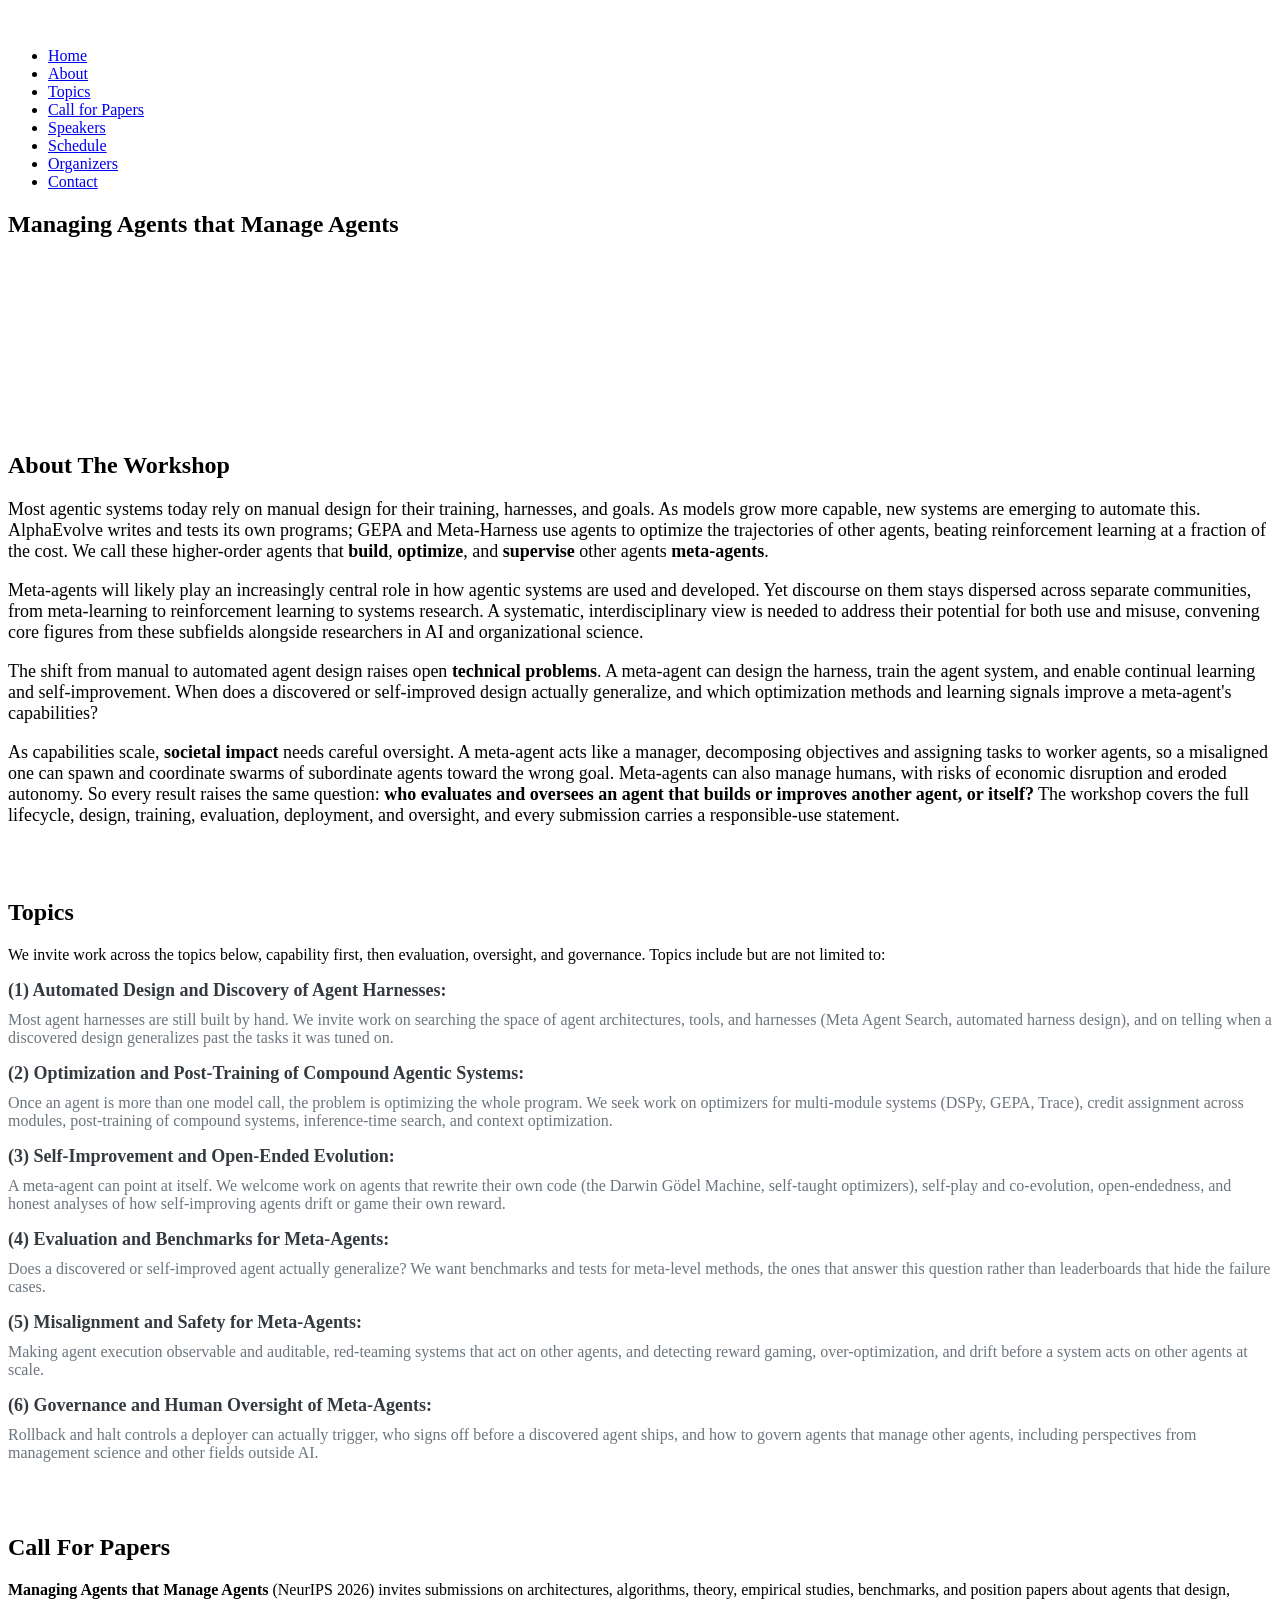
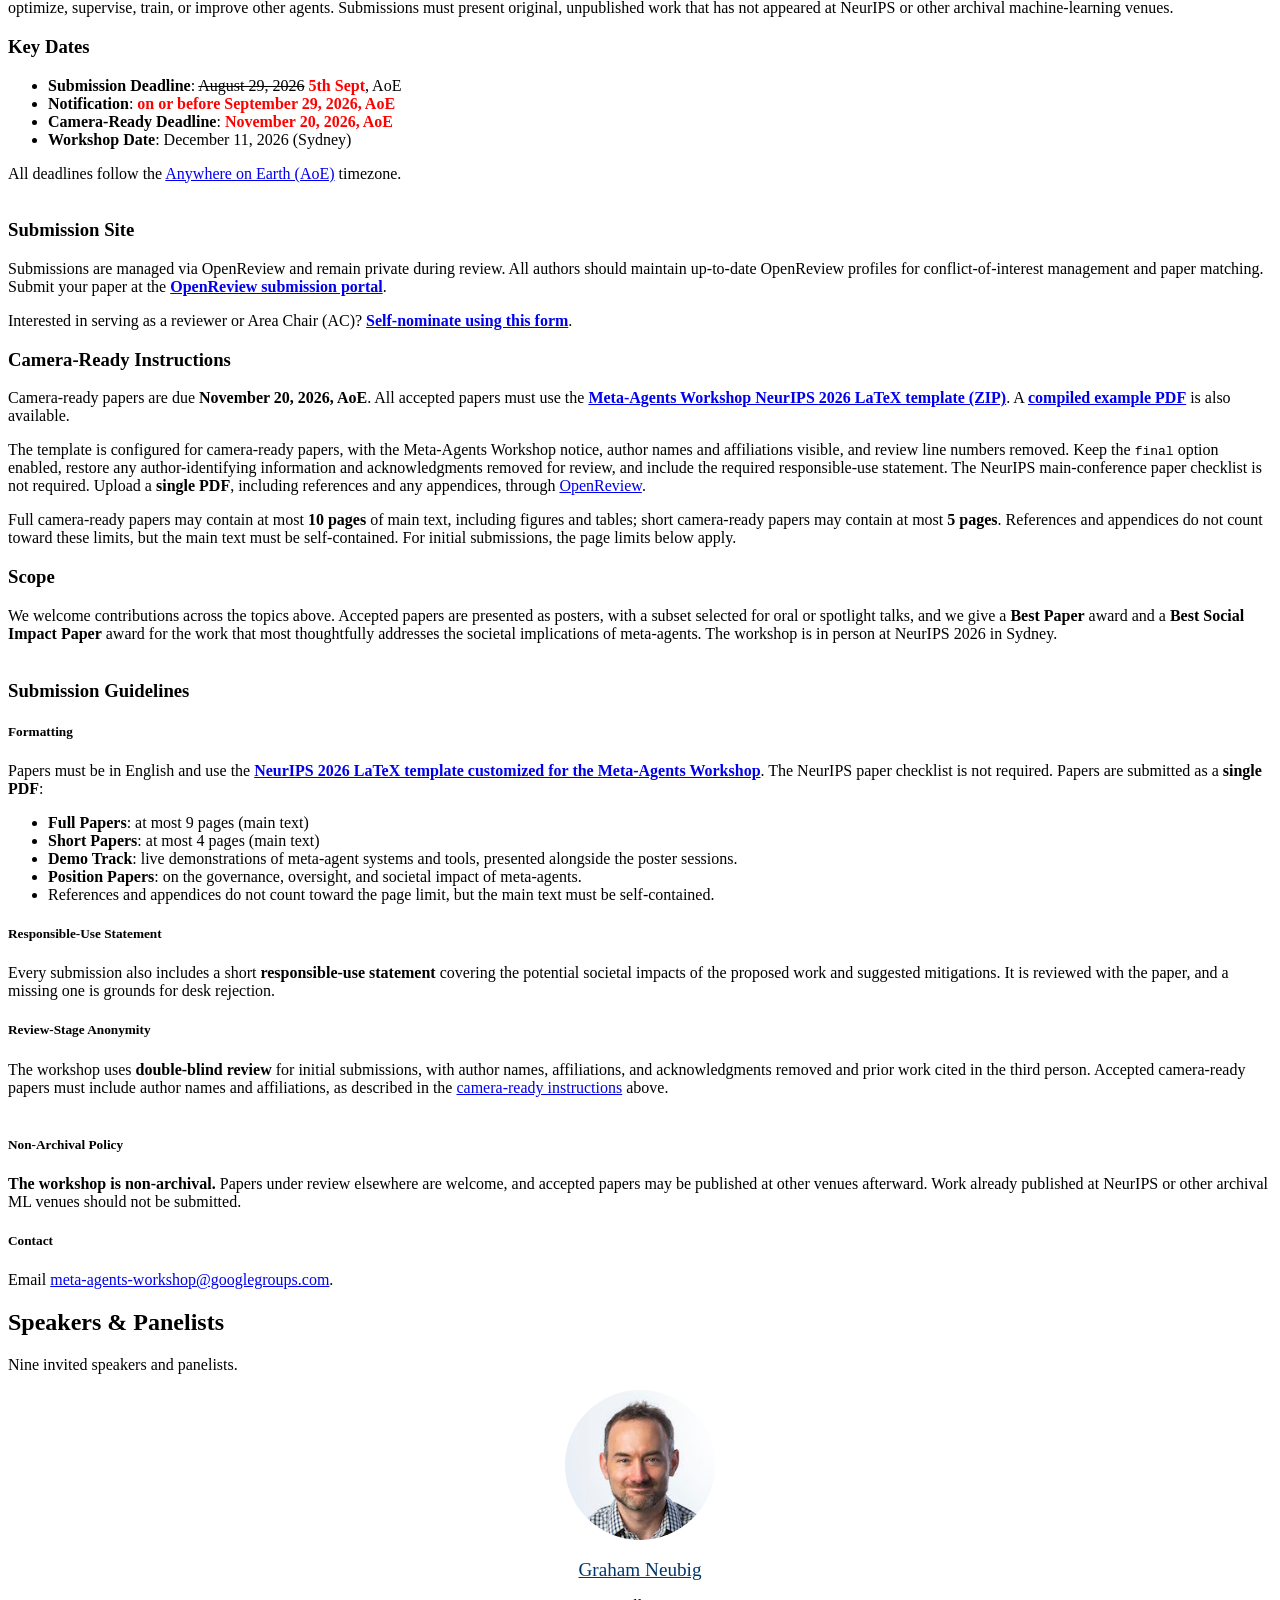
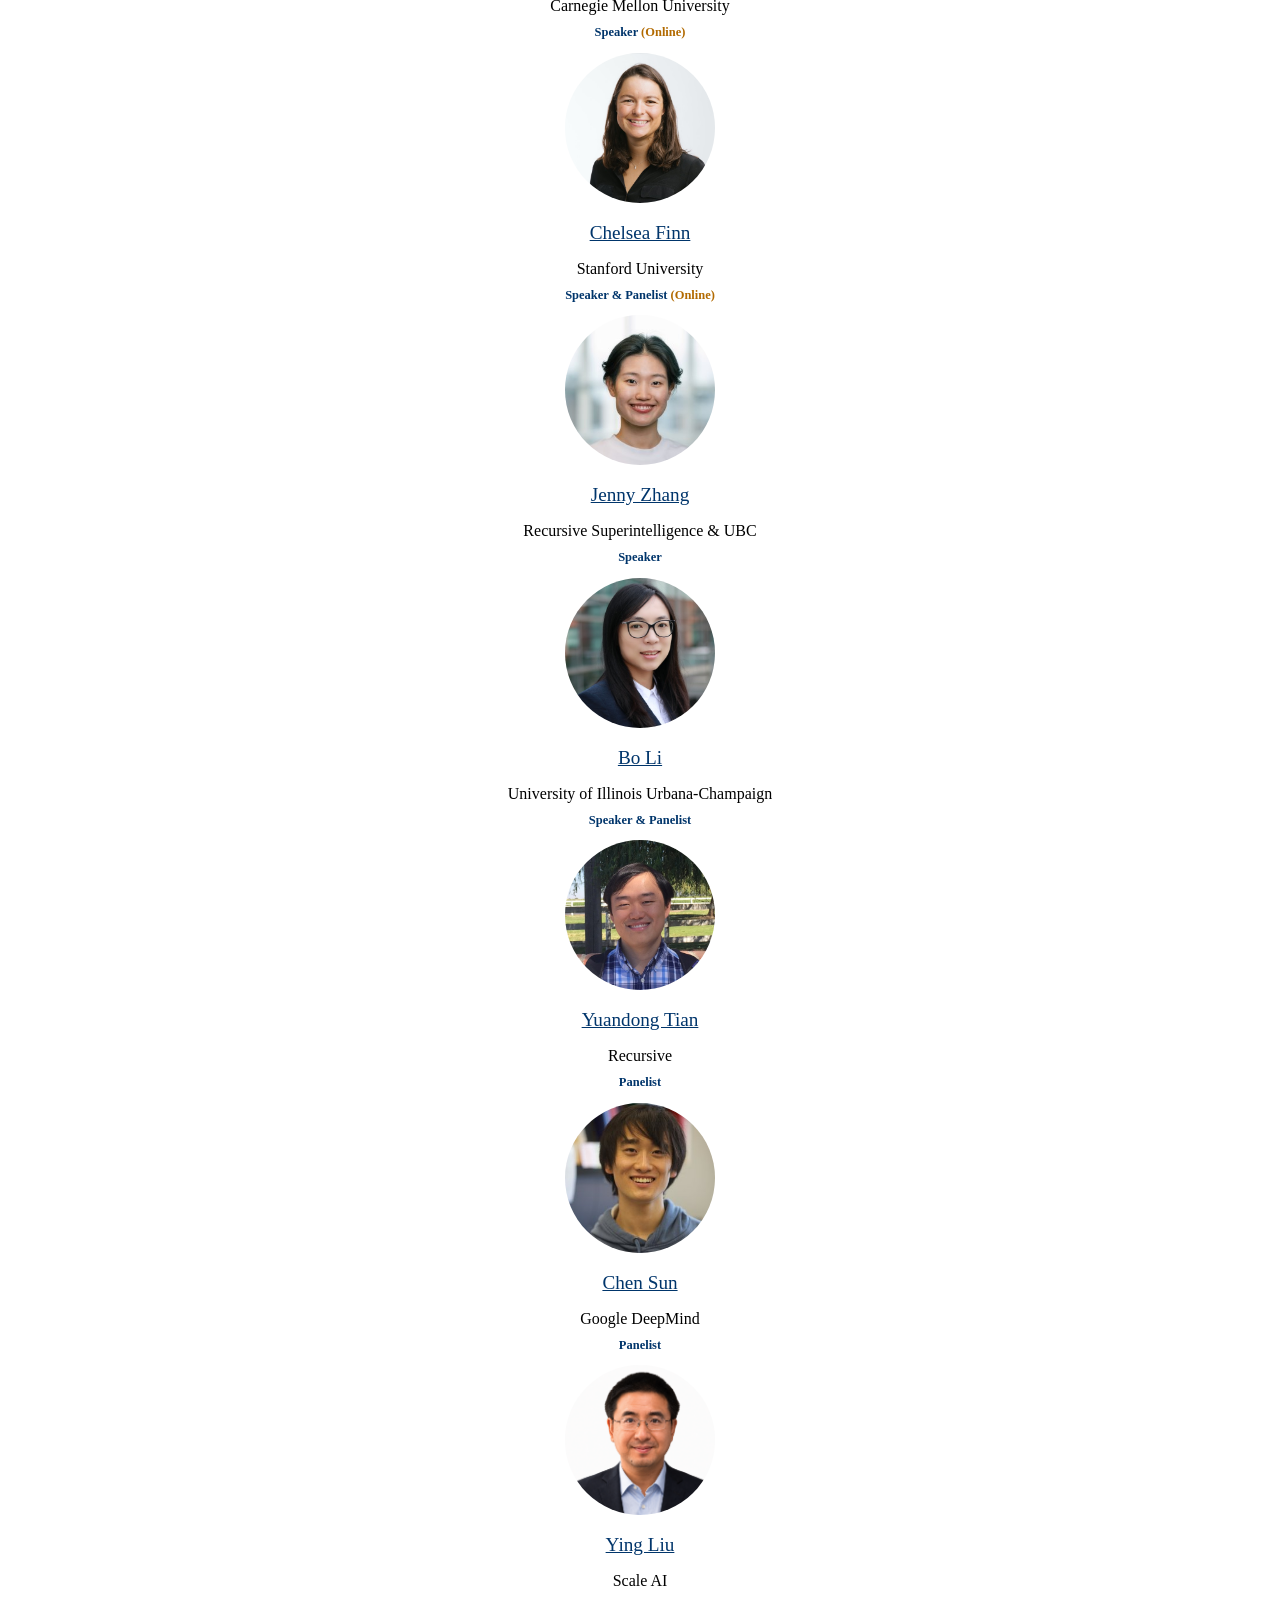
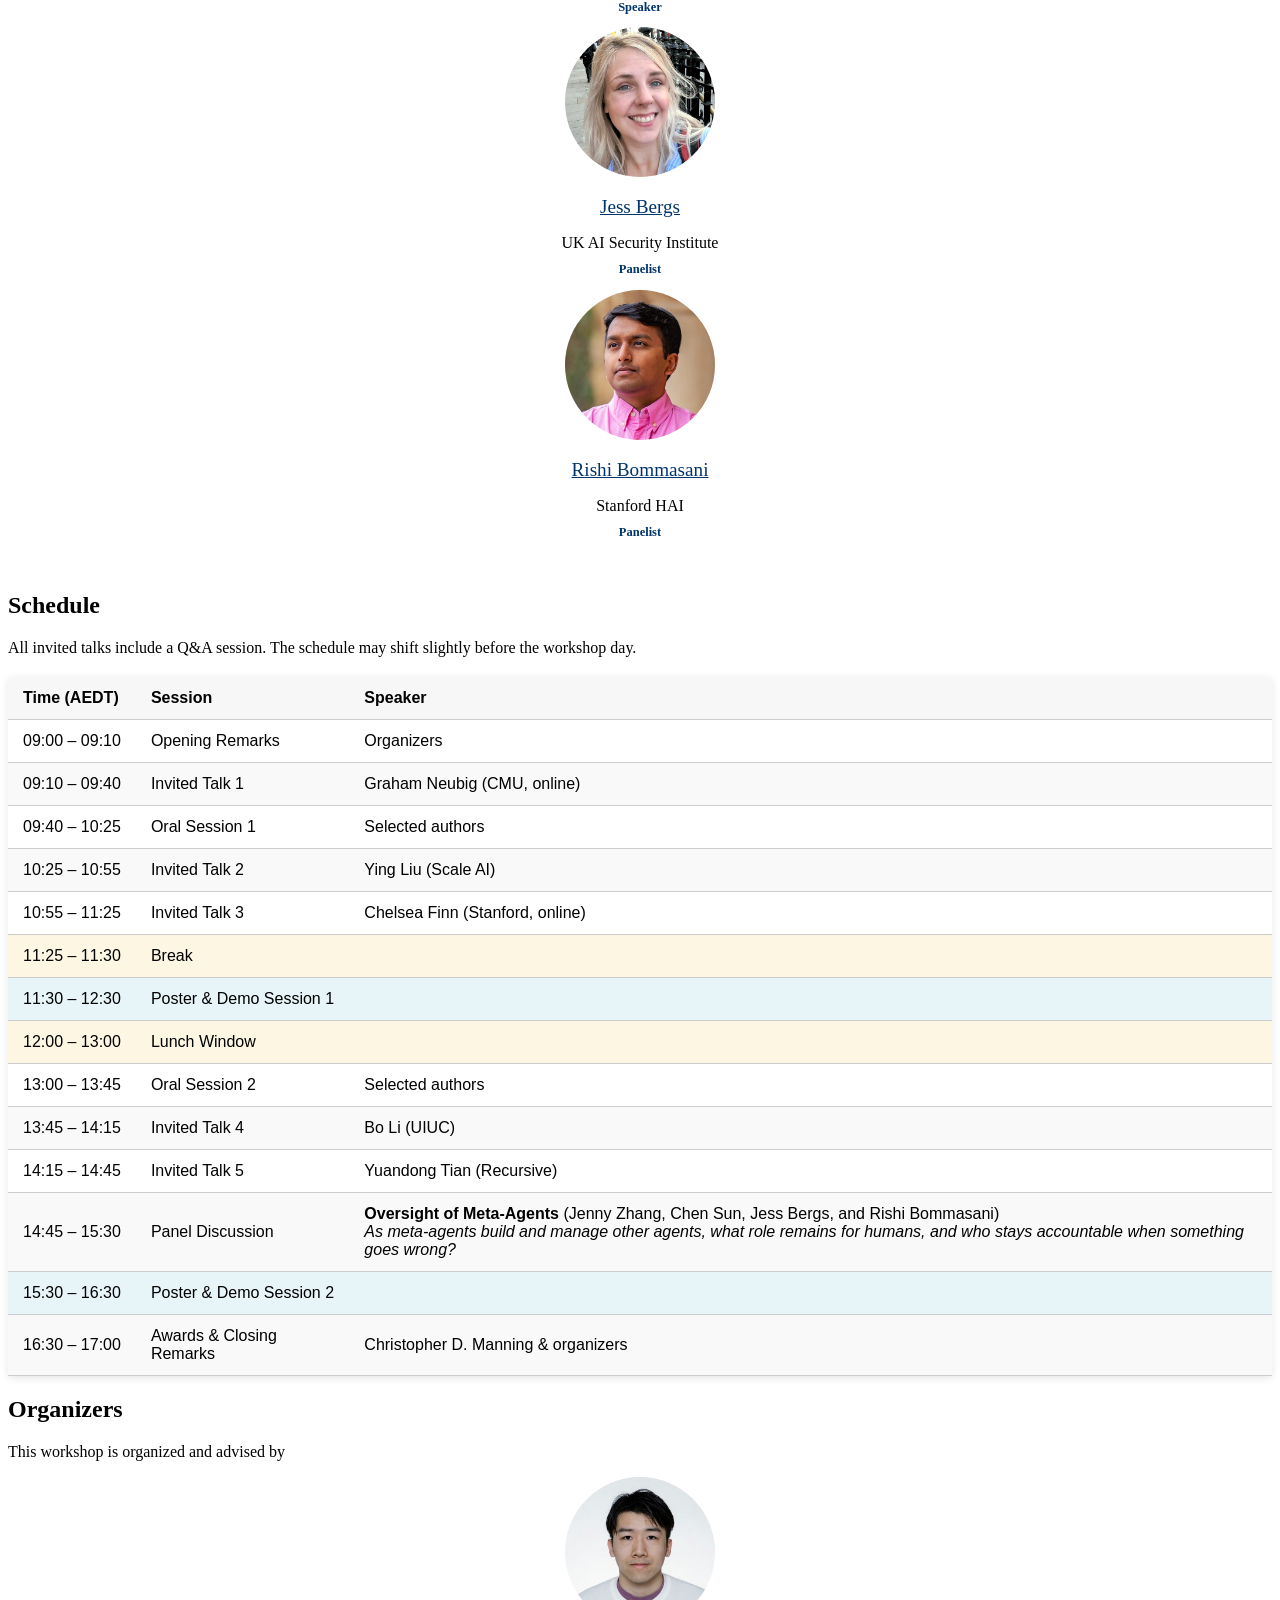
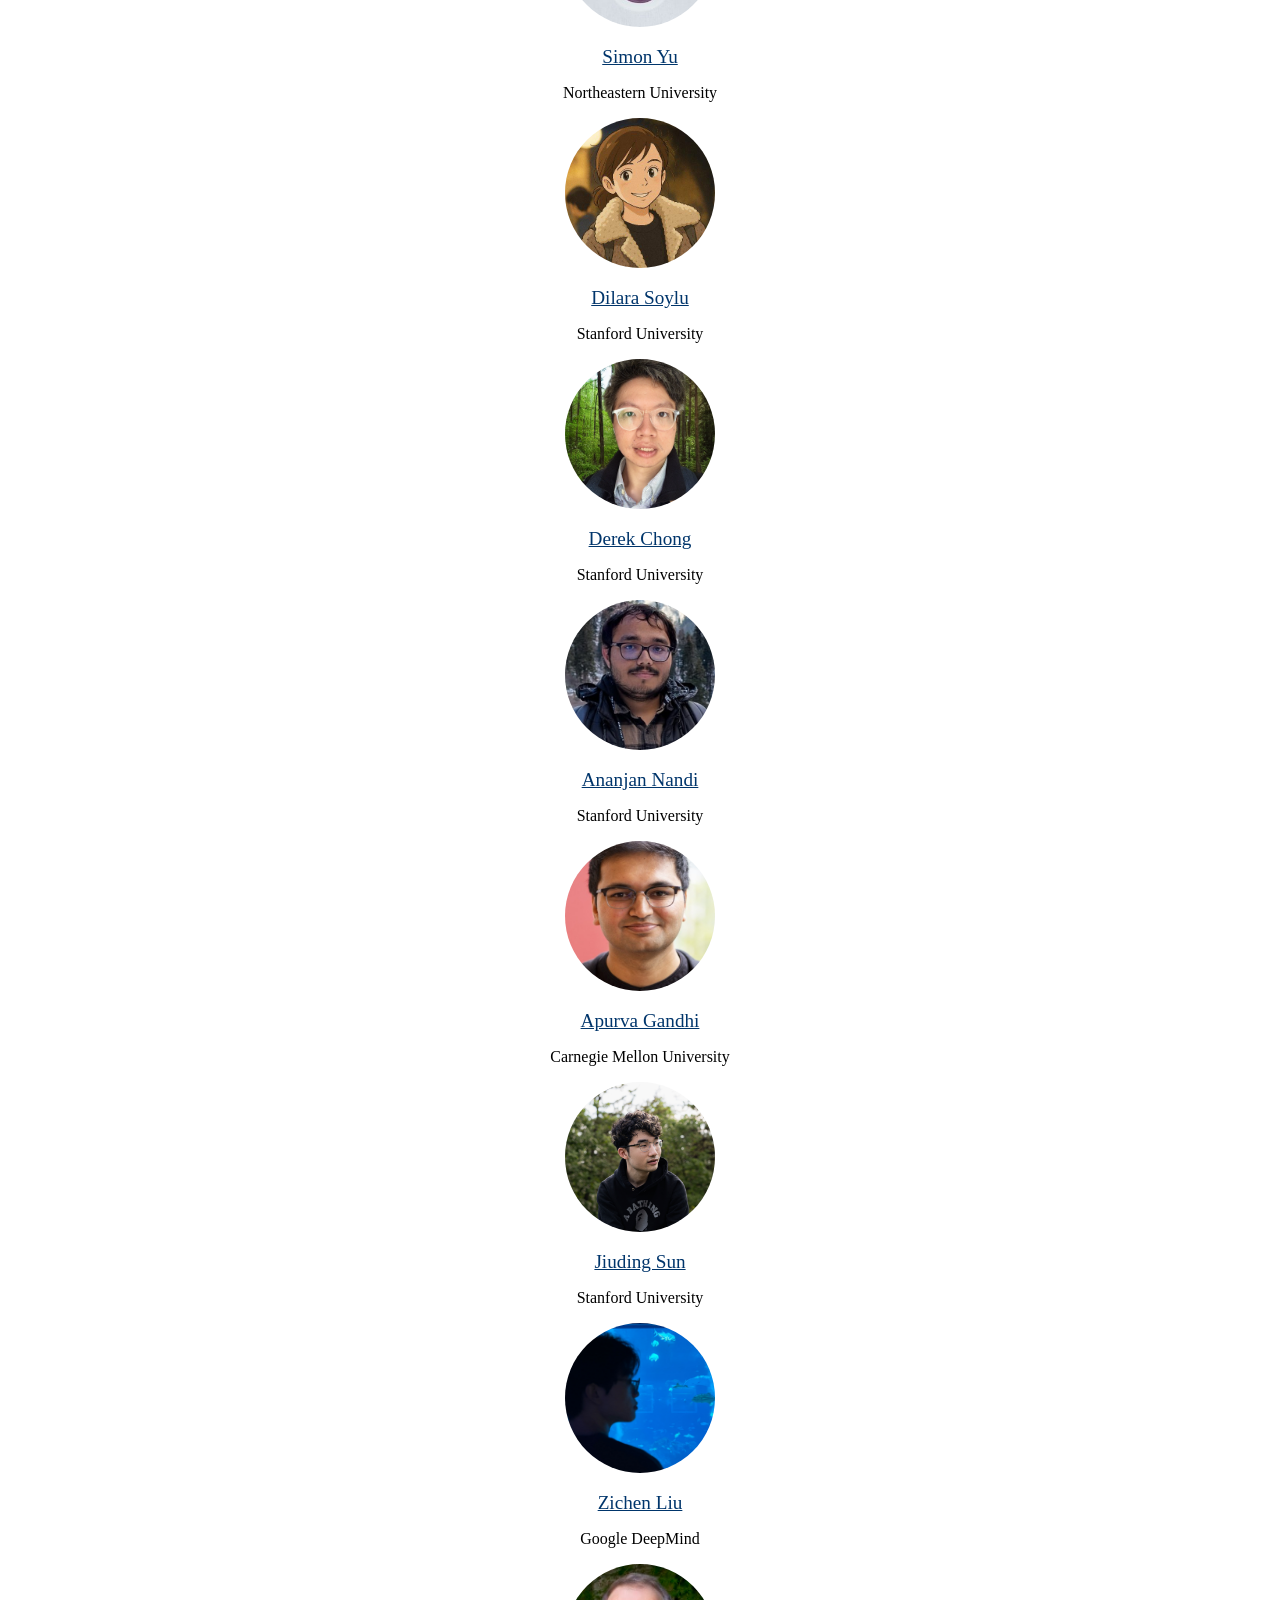
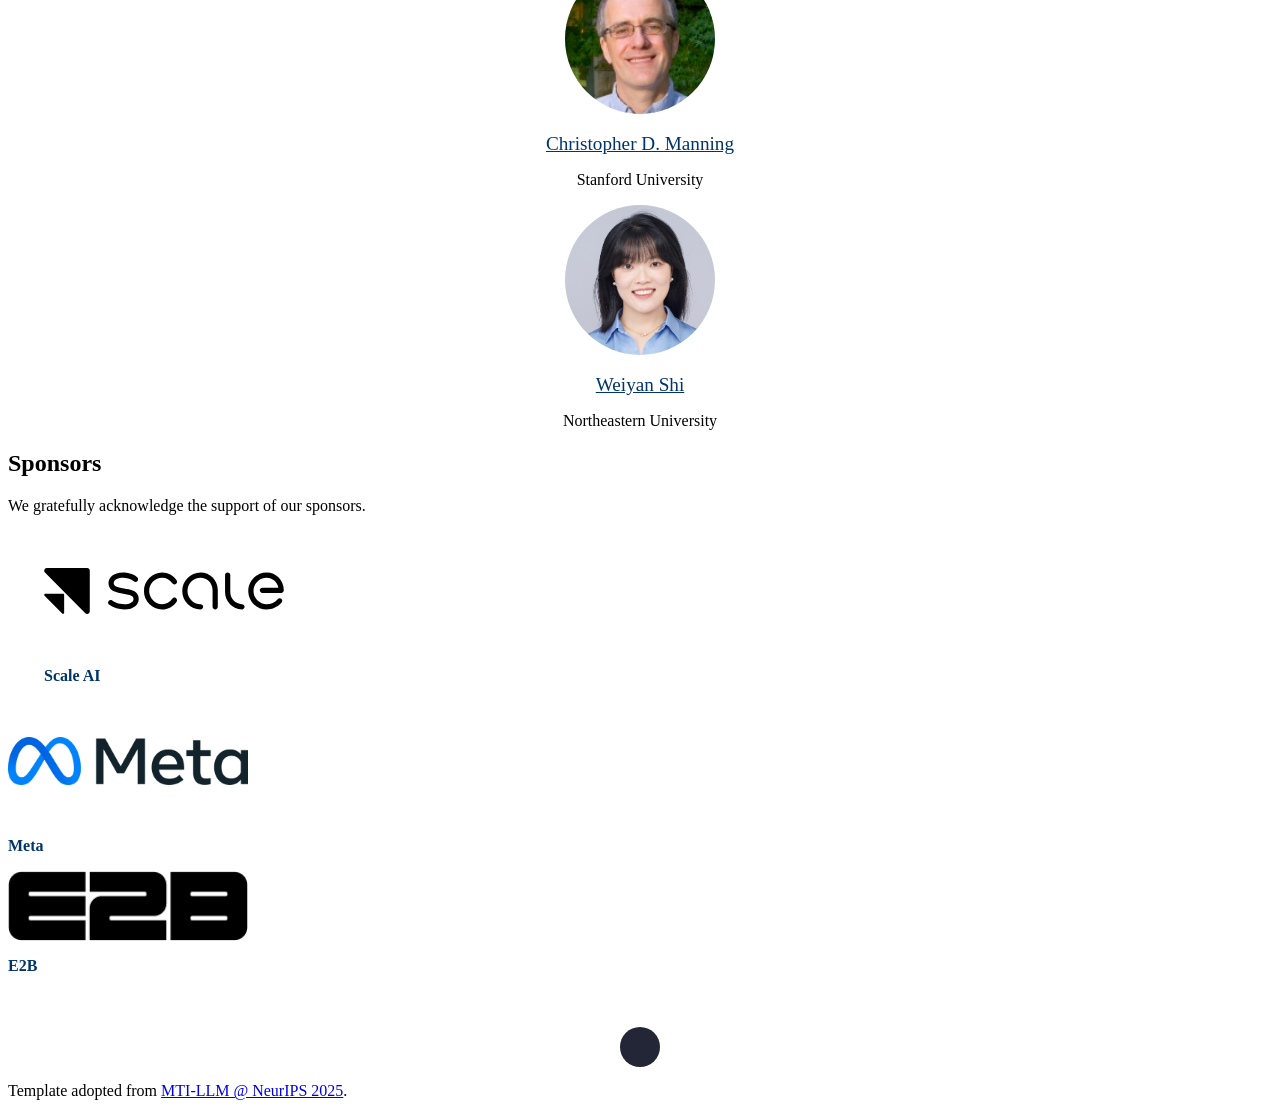
==== commit d62b2b40: "Remove Hancheng Cao from the speakers list He has no talk or panel seat in the final program. Nine c" ====
--- a/index.html
+++ b/index.html
@@ -1,572 +1,546 @@
 <!DOCTYPE html>
 <html lang="en">
+
 <head>
-  <meta charset="UTF-8" />
-  <meta name="viewport" content="width=device-width, initial-scale=1.0" />
-  <title>Managing Agents that Manage Agents · NeurIPS 2026 Workshop</title>
-  <meta name="description" content="A NeurIPS 2026 workshop on the responsible use of meta-agents: higher-order agents that build, optimize, and supervise other agents. Sydney, Australia, Dec 11-12, 2026. Submissions due Aug 29, 2026." />
-  <meta name="keywords" content="meta-agents, agentic AI, automated agent design, self-improvement, compound AI systems, meta-learning, NeurIPS 2026" />
-  <meta property="og:type" content="website" />
-  <meta property="og:title" content="Managing Agents that Manage Agents · NeurIPS 2026 Workshop" />
-  <meta property="og:description" content="A NeurIPS 2026 workshop on the responsible use of meta-agents. Sydney, Australia, Dec 11-12, 2026. Submissions due Aug 29, 2026." />
-  <meta property="og:image" content="https://meta-agents-workshop.github.io/assets/social-card.png" />
-  <meta name="twitter:card" content="summary_large_image" />
-  <meta name="twitter:title" content="Managing Agents that Manage Agents · NeurIPS 2026 Workshop" />
-  <meta name="twitter:description" content="A NeurIPS 2026 workshop on the responsible use of meta-agents. Sydney, Australia, Dec 11-12, 2026." />
-  <meta name="twitter:image" content="https://meta-agents-workshop.github.io/assets/social-card.png" />
-  <link rel="icon" type="image/png" sizes="32x32" href="assets/fav-32.png" />
-  <link rel="icon" type="image/svg+xml" href="data:image/svg+xml,%3Csvg xmlns='http://www.w3.org/2000/svg' viewBox='0 0 100 100'%3E%3Ctext y='0.9em' font-size='90'%3E%F0%9F%A4%96%3C/text%3E%3C/svg%3E" />
-  <link rel="apple-touch-icon" href="assets/fav-180.png" />
-  <link rel="preconnect" href="https://fonts.googleapis.com" />
-  <link rel="preconnect" href="https://fonts.gstatic.com" crossorigin />
-  <link href="https://fonts.googleapis.com/css2?family=Space+Grotesk:wght@500;600;700&family=Inter:wght@400;500;600&display=swap" rel="stylesheet" />
+  <meta charset="utf-8">
+  <meta content="width=device-width, initial-scale=1.0" name="viewport">
+
+  <title>Managing Agents that Manage Agents: Workshop on Responsible Use of Meta-Agents (NeurIPS 2026)</title>
+  <meta content="A NeurIPS 2026 workshop on meta-agents: how to responsibly build, optimize, train, and oversee self-improving agents that act on other agents." name="description">
+  <meta content="meta-agents, agentic AI, automated agent design, self-improvement, compound AI systems, meta-learning, NeurIPS 2026" name="keywords">
+
+
+  <link href="assets/img/meta-agents-logo.jpg" rel="icon" type="image/jpeg">
+  <link href="assets/img/meta-agents-logo.jpg" rel="apple-touch-icon">
+
+  <link href="https://fonts.googleapis.com/css?family=Open+Sans:300,300i,400,400i,700,700i|Raleway:300,400,500,700,800" rel="stylesheet">
+
+  <link href="assets/vendor/aos/aos.css" rel="stylesheet">
+  <link href="assets/vendor/bootstrap/css/bootstrap.min.css" rel="stylesheet">
+  <link href="assets/vendor/bootstrap-icons/bootstrap-icons.css" rel="stylesheet">
+  <link href="assets/vendor/glightbox/css/glightbox.min.css" rel="stylesheet">
+  <link href="assets/vendor/swiper/swiper-bundle.min.css" rel="stylesheet">
+
+  <link href="assets/css/style.css" rel="stylesheet">
+
   <style>
-    :root {
-      --paper: #f6f3ec; --ink: #24283a; --soft: #5d6072; --line: #e3ded1;
-      --night: #10182e; --indigo: #2e3a86; --ember: #b7521e; --gold: #e3a75c;
-      --maxw: 1060px;
-      --disp: 'Space Grotesk', sans-serif; --sans: 'Inter', sans-serif;
-    }
-    *, *::before, *::after { box-sizing: border-box; }
-    html { scroll-behavior: smooth; }
-    body { margin: 0; font-family: var(--sans); color: var(--ink); background: var(--paper); line-height: 1.68; -webkit-font-smoothing: antialiased; }
-    a { color: var(--indigo); text-decoration: none; }
-    a:hover { text-decoration: underline; }
-    .wrap { max-width: var(--maxw); margin: 0 auto; padding: 0 28px; }
-
-    /*
-      HERO. Currently a hand-built CSS placeholder (dusk gradient + inline SVG
-      constellation). When the commissioned illustration arrives, replace the
-      two gradient layers below with:
-        background: url(assets/hero.png) center bottom / cover no-repeat;
-      keep the last gradient stop of the art converging to var(--night) at the
-      bottom edge so the Overview section continues the image invisibly,
-      then delete the .hero-placeholder-art block.
-    */
-    .hero {
-      position: relative;
-      height: 100vh; height: 100svh;
-      min-height: 580px;
-      background:
-        radial-gradient(120% 90% at 76% 26%, rgba(255,213,166,0.38) 0%, rgba(255,213,166,0) 55%),
-        linear-gradient(180deg, #a9bade 0%, #c6c2e1 34%, #e8cdb2 58%, #a97e74 77%, #46406a 90%, #10182e 100%);
-      overflow: hidden;
-    }
-    .hero-placeholder-art {
-      position: absolute; z-index: 1;
-      right: 5%; bottom: 4%;
-      width: min(24vw, 320px); height: auto;
-      color: rgba(233, 226, 244, 0.34);
-      pointer-events: none;
-    }
-    .hero-inner {
-      position: relative; z-index: 2; max-width: 1180px; margin: 0 auto; padding: 12vh 28px 0; padding-top: 12svh;
-      height: 100%; display: flex; flex-direction: column; justify-content: flex-start;
-      align-items: center; text-align: center;
-    }
-    .h-card { max-width: 780px; }
-    .h-chip {
-      display: inline-block; font-family: var(--disp); font-weight: 600; font-size: 0.92rem;
-      letter-spacing: 0.04em; background: var(--indigo); color: #fff;
-      padding: 6px 20px; border-radius: 999px; margin-bottom: 24px;
-    }
-    .hero h1 {
-      font-family: var(--disp); font-weight: 700; font-size: clamp(2.5rem, 4.9vw, 4.1rem);
-      line-height: 1.04; margin: 0 0 14px; color: var(--indigo);
-      text-shadow: 0 2px 18px rgba(246, 243, 236, 0.9);
-    }
-    .h-sub {
-      font-family: var(--disp); font-weight: 600; font-size: clamp(1.25rem, 2.2vw, 1.65rem);
-      color: var(--ember); margin: 0 0 22px; text-shadow: 0 2px 14px rgba(246, 243, 236, 0.85);
-    }
-    .h-lede {
-      font-size: 1.12rem; color: #2c3042; font-weight: 500; max-width: 590px;
-      text-shadow: 0 1px 12px rgba(246, 243, 236, 0.8); margin: 0 auto 28px;
-    }
-    .h-meta {
-      display: flex; flex-wrap: wrap; align-items: center; justify-content: center; gap: 10px 18px;
-      font-weight: 600; font-size: 1rem; margin: 0 0 26px;
-    }
-    .h-meta span { display: inline-flex; align-items: center; gap: 9px; color: #fdf8ee; text-shadow: 0 1px 10px rgba(16, 24, 46, 0.55); }
-    .h-meta svg { flex: none; color: var(--gold); filter: drop-shadow(0 1px 4px rgba(16, 24, 46, 0.45)); }
-    .h-actions { margin-bottom: 16px; }
-    .btn {
-      display: inline-block; font-family: var(--disp); font-weight: 600; font-size: 1.05rem;
-      padding: 13px 32px; border-radius: 999px; margin: 0 6px 10px; transition: transform .14s ease;
-    }
-    .btn:hover { transform: scale(1.05); text-decoration: none; }
-    .btn-e { background: var(--ember); color: #fff; box-shadow: 0 5px 0 #8a3d15; }
-    .btn-i { background: var(--indigo); color: #fff; box-shadow: 0 5px 0 #1f2a63; }
-    .h-deadline { font-weight: 600; font-size: 0.92rem; color: #d9d4e8; text-shadow: 0 1px 8px rgba(16, 24, 46, 0.55); margin: 0; }
-    .scroll-cue {
-      position: absolute; z-index: 3; left: 50%; bottom: 18px; transform: translateX(-50%);
-      color: #ece5d8; opacity: 0.92;
-      animation: cue-bob 1.7s ease-in-out infinite;
-    }
-    @keyframes cue-bob {
-      0%, 100% { transform: translateX(-50%) translateY(0); }
-      50% { transform: translateX(-50%) translateY(9px); }
-    }
-    @media (max-width: 880px) {
-      /* Movie-poster treatment: tinted scrim, light text, centered. */
-      .hero { height: auto; min-height: 100svh; padding: 84px 0; }
-      .hero::before {
-        content: ""; position: absolute; inset: 0; z-index: 1;
-        background: linear-gradient(180deg, rgba(16,24,46,0.52) 0%, rgba(16,24,46,0.38) 45%, rgba(16,24,46,0.66) 100%);
+    .schedule-table {
+      width: 100%;
+      border-collapse: collapse;
+      background: #fff;
+      font-family: Arial, sans-serif;
+      box-shadow: 0 2px 8px rgba(0, 0, 0, 0.1);
+      margin: 20px 0;
+    }
+    .schedule-table th,
+    .schedule-table td {
+      padding: 12px 15px;
+      border-bottom: 1px solid #ccc;
+      text-align: left;
+    }
+    .schedule-table th {
+      background-color: #f7f7f7;
+      font-weight: bold;
+    }
+    .schedule-table tbody tr:nth-child(even) {
+      background-color: #f9f9f9;
+    }
+    .schedule-table tbody tr:hover {
+      background-color: #f1f1f1;
+    }
+    @media (max-width: 768px) {
+      .schedule-table th,
+      .schedule-table td {
+        padding: 10px;
       }
-      .hero-placeholder-art { right: 4%; bottom: 2%; width: 46vw; color: rgba(246,243,236,0.2); }
-      .hero-inner { padding-top: 0; }
-      .hero h1 { color: #f3efe4; text-shadow: 0 2px 16px rgba(16, 24, 46, 0.85); }
-      .h-sub { color: var(--gold); text-shadow: 0 2px 12px rgba(16, 24, 46, 0.85); }
-      .h-lede { color: #e6e2ee; text-shadow: 0 1px 10px rgba(16, 24, 46, 0.7); }
-    }
-
-    section { padding: 60px 0; }
-    .night { background: var(--night); color: #d5d3e2; }
-    .night section { padding: 44px 0; }
-    .night .stitle { color: #f1eee2; }
-    .night .ov { color: #cfcde0; }
-    .night a { color: #a3b2ea; }
-    .dawn {
-      height: 320px;
-      background: linear-gradient(180deg, #10182e 0%, #2c3157 32%, #7d6390 56%, #d8a988 76%, #efe0c8 90%, var(--paper) 100%);
-    }
-    section.tinted {
-      background: linear-gradient(180deg, rgba(238,231,214,0) 0%, #eee7d6 22%, #eee7d6 78%, rgba(238,231,214,0) 100%);
-      padding: 86px 0;
-    }
-    .reveal { opacity: 0; transform: translateY(26px); transition: opacity .7s ease, transform .7s ease; }
-    .reveal.on { opacity: 1; transform: none; }
-    @media (prefers-reduced-motion: reduce) {
-      html { scroll-behavior: auto; }
-      .reveal { opacity: 1; transform: none; transition: none; }
-      .scroll-cue { animation: none; }
-    }
-    .stitle { font-family: var(--disp); font-weight: 700; font-size: clamp(1.9rem, 3.4vw, 2.5rem); text-align: center; margin: 0 0 10px; color: var(--ink); }
-    .divider { display: block; width: 170px; margin: 0 auto 38px; height: auto; opacity: 0.9; }
-    .ov { font-size: 1.05rem; margin: 0 0 20px; }
-    .hl {
-      padding: 1px 8px; border: 1.5px solid var(--ember); border-radius: 9px;
-      box-decoration-break: clone; -webkit-box-decoration-break: clone;
-    }
-    .night .hl { color: #f2d9c2; }
-    .narrow { max-width: 780px; margin: 0 auto; text-align: left; }
-    .c-h3 { margin: 38px 0 10px; font-size: 1.35rem; font-weight: 600; font-family: var(--disp); }
-    .c-h4 { margin: 24px 0 4px; font-size: 1rem; font-weight: 700; color: var(--indigo); }
-    .c-p { margin: 6px 0 14px; }
-    .c-topic { margin: 4px 0 16px; color: #494d60; }
-    .c-guide { list-style: none; padding: 0; margin: 8px 0 20px; }
-    .c-guide li { padding: 9px 0; border-bottom: 1px solid var(--line); }
-    .people { display: flex; flex-wrap: wrap; gap: 26px 24px; justify-content: center; margin-top: 36px; }
-    .person { width: 232px; text-align: center; }
-    .avatar { width: 118px; height: 118px; border-radius: 50%; object-fit: cover; margin-bottom: 12px; border: 3px solid var(--indigo); }
-    .p-name { font-weight: 700; font-family: var(--disp); font-size: 1.06rem; }
-    .p-name a { color: inherit; }
-    .p-affil { font-size: 0.86rem; color: var(--soft); }
-    .p-bio { font-size: 0.84rem; color: var(--soft); line-height: 1.5; margin: 8px 0 0; }
-    #speakers .narrow { max-width: 1040px; }
-    #speakers .person {
-      width: 240px; padding: 24px 16px 20px;
-      background: rgba(255, 255, 255, 0.055); border: 1px solid rgba(255, 255, 255, 0.14); border-radius: 18px;
-    }
-    #speakers .avatar { width: 124px; height: 124px; border: 3px solid var(--gold); box-shadow: 0 0 0 6px rgba(227, 167, 92, 0.12); }
-    #speakers .p-name { color: #f1eee2; }
-    #speakers .p-name a { color: inherit; }
-    #speakers .p-affil, #speakers .p-bio { color: #a9a4c4; }
-    .p-role { font-family: var(--disp); font-weight: 600; font-size: 0.76rem; letter-spacing: 0.05em; text-transform: uppercase; color: var(--gold); margin-top: 4px; }
-    .p-tent { color: #cf9576; }
-    .c-note { font-style: italic; font-size: 0.9rem; color: var(--soft); margin-top: 16px; text-align: center; }
-    .c-center { text-align: center; }
-    #organizers .narrow { max-width: 1040px; }
-
-    .dates-list { max-width: 600px; margin: 0 auto; }
-    .dates-list li { display: flex; justify-content: space-between; gap: 16px; font-weight: 600; }
-    .dates-list .d-val { color: var(--ember); font-family: var(--disp); text-align: right; }
-
-    .sched-scroll { overflow-x: auto; margin-top: 8px; }
-    .sched { width: 100%; min-width: 640px; border-collapse: collapse; font-size: 0.95rem; }
-    .sched th {
-      font-family: var(--disp); font-weight: 600; text-align: left; padding: 10px 14px;
-      border-bottom: 2px solid var(--ink); white-space: nowrap;
-    }
-    .sched td { padding: 10px 14px; border-bottom: 1px solid var(--line); vertical-align: top; }
-    .sched td.time { white-space: nowrap; font-weight: 600; color: var(--indigo); }
-    .sched .poster-row td { background: #e7ebf6; }
-    .sched .break-row td { background: #f2e8d2; }
-
-    .sponsor-block { margin-top: 64px; text-align: center; }
-    .sponsor-block h3 { font-family: var(--disp); font-weight: 600; font-size: 1.15rem; margin: 0 0 18px; color: var(--soft); }
-    .sponsor-block img { height: 74px; width: auto; }
-
-    .finale-sec { height: 170vh; height: 170svh; position: relative; background: var(--paper); }
-    .finale-pin {
-      position: sticky; top: 22vh; top: 22svh; height: 56vh; height: 56svh; overflow: hidden;
-      display: flex; flex-direction: column; justify-content: center;
-    }
-    .finale-wrap { max-width: 1100px; margin: 0 auto; padding: 0 24px; text-align: center; width: 100%; }
-    .finale-svg { width: 100%; height: auto; display: block; overflow: visible; }
-    .finale-svg path { fill: none; stroke: var(--ink); stroke-width: 1.5; stroke-linecap: round; stroke-linejoin: round; opacity: 0.88; }
-    .finale-cap { font-family: var(--disp); font-weight: 600; font-size: 1.12rem; color: var(--soft); margin: 16px 0 0; }
-
-    footer.foot { background: #273272; color: #dcd8ec; text-align: center; padding: 54px 24px; }
-    footer.foot .t { font-family: var(--disp); font-weight: 700; font-size: 1.5rem; color: #fff; }
-    footer.foot .s { font-size: 0.9rem; margin-top: 8px; color: #b9b3d9; }
-    footer.foot .reach { font-size: 0.95rem; color: #cdc7e4; margin: 26px auto 4px; line-height: 1.9; }
-    footer.foot .reach a, footer.foot .soc a { color: var(--gold); font-weight: 700; }
-    footer.foot .soc { font-size: 0.9rem; color: #b9b3d9; margin: 4px 0 0; }
+    }
+    #organizers .speaker img,
+    #speakers .speaker img,
+    #panelists .speaker img {
+      width: 150px;
+      height: 150px;
+      object-fit: cover;
+      border-radius: 50%;
+      margin-bottom: 15px;
+    }
+    #sponsors .speaker img {
+      width: 300px;
+      height: auto;
+      object-fit: contain;
+      margin-bottom: 15px;
+    }
   </style>
 </head>
+
 <body>
-  <section class="hero">
-    <!-- Placeholder art: a constellation org-chart of agents managing agents.
-         Swapped out when the commissioned hero illustration lands. -->
-    <svg class="hero-placeholder-art" viewBox="0 0 460 420" fill="none" stroke="currentColor" stroke-width="1.6" stroke-linecap="round" aria-hidden="true">
-      <circle cx="230" cy="60" r="34" />
-      <circle cx="230" cy="60" r="22" stroke-dasharray="4 6" />
-      <circle cx="230" cy="52" r="5" />
-      <path d="M 218 70 Q 230 80 242 70" />
-      <path d="M 230 94 L 230 130 M 230 130 L 90 170 M 230 130 L 230 170 M 230 130 L 370 170" />
-      <circle cx="90" cy="196" r="26" />
-      <circle cx="90" cy="190" r="4" />
-      <path d="M 81 203 Q 90 210 99 203" />
-      <circle cx="230" cy="196" r="26" />
-      <circle cx="230" cy="190" r="4" />
-      <path d="M 221 203 Q 230 210 239 203" />
-      <circle cx="370" cy="196" r="26" />
-      <circle cx="370" cy="190" r="4" />
-      <path d="M 361 203 Q 370 210 379 203" />
-      <path d="M 90 222 L 90 254 M 90 254 L 48 286 M 90 254 L 132 286" />
-      <path d="M 230 222 L 230 254 M 230 254 L 188 286 M 230 254 L 272 286" />
-      <path d="M 370 222 L 370 254 M 370 254 L 328 286 M 370 254 L 412 286" />
-      <circle cx="48" cy="304" r="17" /><circle cx="132" cy="304" r="17" />
-      <circle cx="188" cy="304" r="17" /><circle cx="272" cy="304" r="17" />
-      <circle cx="328" cy="304" r="17" /><circle cx="412" cy="304" r="17" />
-      <path d="M 48 300 a 2 2 0 1 0 0.1 0 M 132 300 a 2 2 0 1 0 0.1 0 M 188 300 a 2 2 0 1 0 0.1 0 M 272 300 a 2 2 0 1 0 0.1 0 M 328 300 a 2 2 0 1 0 0.1 0 M 412 300 a 2 2 0 1 0 0.1 0" />
-      <path d="M 20 368 L 440 368" stroke-dasharray="2 8" />
-    </svg>
-    <div class="hero-inner">
-      <div class="h-card">
-        <span class="h-chip">NeurIPS 2026 Workshop</span>
-        <h1>Managing Agents<br />that Manage Agents</h1>
-        <p class="h-sub">Workshop on Responsible Use of Meta-Agents</p>
-        <p class="h-lede">Meta-agents are increasingly used to train, manage, and supervise other agents, and even people. How do we ensure this capability develops responsibly?</p>
-        <p class="h-meta">
-          <span><svg width="18" height="18" viewBox="0 0 24 24" fill="none" stroke="currentColor" stroke-width="2.2" stroke-linecap="round" stroke-linejoin="round" aria-hidden="true"><rect x="3" y="5" width="18" height="16" rx="2.5"/><path d="M8 3v4M16 3v4M3 10h18"/></svg>December 11-12, 2026</span>
-          <span><svg width="18" height="18" viewBox="0 0 24 24" fill="none" stroke="currentColor" stroke-width="2.2" stroke-linecap="round" stroke-linejoin="round" aria-hidden="true"><path d="M12 21s-7-5.5-7-11a7 7 0 0 1 14 0c0 5.5-7 11-7 11z"/><circle cx="12" cy="10" r="2.6"/></svg>Sydney, Australia</span>
-        </p>
-        <div class="h-actions">
-          <a class="btn btn-e" href="#cfp">Call for Papers</a>
-          <a class="btn btn-i" href="https://openreview.net/group?id=NeurIPS.cc/2026/Workshop/Meta-Agents" target="_blank" rel="noopener">Submit on OpenReview</a>
-        </div>
-        <p class="h-deadline">Submissions due August 29, 2026 (AoE)</p>
-      </div>
+
+  <header id="header" class="d-flex align-items-center">
+    <div class="container-fluid container-xxl d-flex align-items-center">
+
+      <div id="logo" class="me-auto">
+        <a href="index.html" class="scrollto" style="font-weight: 800; font-size: 1.25em; color: #fff; text-decoration: none;">Managing Agents that Manage Agents</a>
+      </div>
+
+      <nav id="navbar" class="navbar order-last order-lg-0">
+        <ul>
+          <li><a class="nav-link scrollto active" href="#hero">Home</a></li>
+          <li><a class="nav-link scrollto" href="#about">About</a></li>
+          <li><a class="nav-link scrollto" href="#topic">Topics</a></li>
+          <li><a class="nav-link scrollto" href="#cfp">Call for Papers</a></li>
+          <li><a class="nav-link scrollto" href="#speakers">Speakers</a></li>
+          <li><a class="nav-link scrollto" href="#schedule">Schedule</a></li>
+          <li><a class="nav-link scrollto" href="#organizers">Organizers</a></li>
+          <li><a class="nav-link scrollto" href="mailto:meta-agents-workshop@googlegroups.com">Contact</a></li>
+        </ul>
+        <i class="bi bi-list mobile-nav-toggle"></i>
+      </nav>
+
     </div>
-    <a class="scroll-cue" href="#about" aria-label="Scroll to overview">
-      <svg width="34" height="20" viewBox="0 0 34 20" fill="none" aria-hidden="true"><path d="M3 3 L17 16 L31 3" stroke="currentColor" stroke-width="4" stroke-linecap="round" stroke-linejoin="round"/></svg>
-    </a>
-  </section>
-
-  <div class="night">
-  <section id="about">
-    <div class="wrap reveal">
-      <h2 class="stitle">Overview</h2>
-      <svg class="divider" viewBox="0 0 170 22" aria-hidden="true"><g fill="none" stroke-linecap="round"><circle cx="85" cy="11" r="7" fill="none" stroke="#e3a75c" stroke-width="2.2"/><circle cx="85" cy="11" r="2.6" fill="#e3a75c" stroke="none"/><path d="M 20 11 L 70 11 M 100 11 L 150 11" stroke="#6b79c9" stroke-width="2.2" stroke-dasharray="1 8"/><path d="M 20 7 L 20 15 M 150 7 L 150 15" stroke="#6b79c9" stroke-width="2.2"/></g></svg>
-      <div class="narrow">
-        <p class="ov">Most agentic systems today rely on manual design for their training, harnesses, and goals. As models grow more capable, new systems are emerging to automate this. AlphaEvolve writes and tests its own programs; GEPA and Meta-Harness use agents to optimize the trajectories of other agents, beating reinforcement learning at a fraction of the cost. We call these higher-order agents that build, optimize, and supervise other agents <span class="hl">meta-agents</span>.</p>
-        <p class="ov">Meta-agents will likely play an increasingly central role in how agentic systems are used and developed. Yet discourse on them stays dispersed across separate communities, from meta-learning to reinforcement learning to systems research. A systematic, interdisciplinary view is needed to address their potential for both use and misuse, convening core figures from these subfields alongside researchers in AI and organizational science.</p>
-        <p class="ov">The shift from manual to automated agent design raises open <span class="hl">technical problems</span>. A meta-agent can design the harness, train the agent system, and enable continual learning and self-improvement. When does a discovered or self-improved design actually generalize, and which optimization methods and learning signals improve a meta-agent's capabilities?</p>
-        <p class="ov">As capabilities scale, societal impact needs careful oversight. A meta-agent acts like a manager, decomposing objectives and assigning tasks to worker agents, so a misaligned one can spawn and coordinate swarms of subordinate agents toward the wrong goal. Meta-agents can also manage humans, with risks of economic disruption and eroded autonomy. So every result raises the same question: <span class="hl">who evaluates and oversees an agent that builds or improves another agent, or itself?</span> The workshop covers the full lifecycle, design, training, evaluation, deployment, and oversight, and every submission carries a responsible-use statement.</p>
+  </header>
+
+  <section id="hero">
+    <div class="hero-container" data-aos="zoom-in" data-aos-delay="200">
+      <h1 class="mb-4 pb-0" style="text-transform: none;">
+        Managing Agents that Manage Agents<br>
+      </h1>
+      <h2 class="mb-4 pb-0" style="text-transform: none; color: white; font-size: 1.3em;">
+        Workshop on Responsible Use of Meta-Agents
+      </h2>
+      <h2 class="mb-4 pb-0" style="text-transform: none; color: white;">
+        NeurIPS 2026 &middot; December 11, 2026 &middot; Sydney, Australia
+      </h2>
+
+      <div class="social-links" style="margin-top: 25px;">
+        <div style="margin-bottom: 20px; color: white; font-size: 1.2em;">
+          Meta-agents are increasingly used to train, manage, and supervise other agents, and even people. How do we ensure this capability develops responsibly?
+        </div>
+        <a href="https://x.com/MetaAgentWkshop" target="_blank" rel="noopener noreferrer" title="Follow @MetaAgentWkshop on X" style="display: inline-flex; align-items: center; gap: 8px; padding: 8px 18px; border: 1px solid rgba(255,255,255,0.5); border-radius: 30px; color: #fff; text-decoration: none; font-weight: 600;">
+          <i class="bi bi-twitter-x"></i> Follow @MetaAgentWkshop
+        </a>
       </div>
     </div>
   </section>
 
-  <section id="speakers">
-    <div class="wrap reveal">
-      <h2 class="stitle">Speakers &amp; Panelists</h2>
-      <svg class="divider" viewBox="0 0 170 22" aria-hidden="true"><g fill="none" stroke-linecap="round"><circle cx="85" cy="11" r="7" fill="none" stroke="#e3a75c" stroke-width="2.2"/><circle cx="85" cy="11" r="2.6" fill="#e3a75c" stroke="none"/><path d="M 20 11 L 70 11 M 100 11 L 150 11" stroke="#6b79c9" stroke-width="2.2" stroke-dasharray="1 8"/><path d="M 20 7 L 20 15 M 150 7 L 150 15" stroke="#6b79c9" stroke-width="2.2"/></g></svg>
-      <div class="narrow">
-        <div class="people">
-          <div class="person"><img class="avatar" src="assets/img/speakers/graham_neubig.jpg" alt="Graham Neubig" /><div class="p-name"><a href="https://www.phontron.com/" target="_blank" rel="noopener">Graham Neubig</a></div><div class="p-affil">Carnegie Mellon University</div><div class="p-role">Speaker <span class="p-tent">(Online)</span></div></div>
-          <div class="person"><img class="avatar" src="assets/img/speakers/finn.jpg" alt="Chelsea Finn" /><div class="p-name"><a href="https://ai.stanford.edu/~cbfinn/" target="_blank" rel="noopener">Chelsea Finn</a></div><div class="p-affil">Stanford University</div><div class="p-role">Speaker &amp; Panelist <span class="p-tent">(Online)</span></div></div>
-          <div class="person"><img class="avatar" src="assets/img/speakers/jenny_zhang.jpg" alt="Jenny Zhang" /><div class="p-name"><a href="https://www.jennyzhangzt.com/" target="_blank" rel="noopener">Jenny Zhang</a></div><div class="p-affil">Recursive Superintelligence &amp; UBC</div><div class="p-role">Speaker</div></div>
-          <div class="person"><img class="avatar" src="assets/img/speakers/bo_li.jpg" alt="Bo Li" /><div class="p-name"><a href="https://aisecure.github.io/" target="_blank" rel="noopener">Bo Li</a></div><div class="p-affil">University of Illinois Urbana-Champaign</div><div class="p-role">Speaker &amp; Panelist</div></div>
-          <div class="person"><img class="avatar" src="assets/img/speakers/hancheng_cao.jpg" alt="Hancheng Cao" /><div class="p-name"><a href="https://hanchengcao.me/" target="_blank" rel="noopener">Hancheng Cao</a></div><div class="p-affil">Emory University</div><div class="p-role">Speaker &amp; Panelist</div></div>
-          <div class="person"><img class="avatar" src="assets/img/speakers/yuandong_tian.jpg" alt="Yuandong Tian" /><div class="p-name"><a href="https://yuandong-tian.com/" target="_blank" rel="noopener">Yuandong Tian</a></div><div class="p-affil">Recursive</div><div class="p-role">Panelist</div></div>
-          <div class="person"><img class="avatar" src="assets/img/speakers/chen_sun.jpg" alt="Chen Sun" /><div class="p-name"><a href="https://scholar.google.com/citations?user=Xvl3OLEAAAAJ&amp;hl=en" target="_blank" rel="noopener">Chen Sun</a></div><div class="p-affil">Google DeepMind</div><div class="p-role">Panelist</div></div>
-          <div class="person"><img class="avatar" src="assets/img/speakers/jess_bergs.jpg" alt="Jess Bergs" /><div class="p-name"><a href="https://www.jbergs.eu/" target="_blank" rel="noopener">Jess Bergs</a></div><div class="p-affil">UK AI Security Institute</div><div class="p-role">Panelist</div></div>
-          <div class="person"><img class="avatar" src="assets/img/speakers/rishi_bommasani.jpg" alt="Rishi Bommasani" /><div class="p-name"><a href="https://rishibommasani.github.io/" target="_blank" rel="noopener">Rishi Bommasani</a></div><div class="p-affil">Stanford HAI</div><div class="p-role">Panelist</div></div>
-        </div>
-
-      </div>
-    </div>
-  </section>
-  </div>
-
-  <div class="dawn"></div>
-
-  <section id="cfp">
-    <div class="wrap reveal">
-      <h2 class="stitle">Call for Papers</h2>
-      <svg class="divider" viewBox="0 0 170 22" aria-hidden="true"><g fill="none" stroke-linecap="round"><circle cx="85" cy="11" r="7" fill="none" stroke="#b7521e" stroke-width="2.2"/><circle cx="85" cy="11" r="2.6" fill="#b7521e" stroke="none"/><path d="M 20 11 L 70 11 M 100 11 L 150 11" stroke="#2e3a86" stroke-width="2.2" stroke-dasharray="1 8"/><path d="M 20 7 L 20 15 M 150 7 L 150 15" stroke="#2e3a86" stroke-width="2.2"/></g></svg>
-      <div class="narrow">
-        <p class="c-p"><strong>Managing Agents that Manage Agents</strong> (NeurIPS 2026) invites submissions on architectures, algorithms, theory, empirical studies, benchmarks, and position papers about agents that design, optimize, supervise, train, or improve other agents. Submissions must present original, unpublished work that has not appeared at NeurIPS or other archival machine-learning venues.</p>
-
-        <h3 class="c-h3">Topics of Interest</h3>
-        <p class="c-p">We invite work across the topics below, capability first, then evaluation, oversight, and governance. Topics include but are not limited to:</p>
-        <h4 class="c-h4">1. Automated Design and Discovery of Agent Harnesses</h4>
-        <p class="c-topic">Most agent harnesses are still built by hand. We invite work on searching the space of agent architectures, tools, and harnesses (Meta Agent Search, automated harness design), and on telling when a discovered design generalizes past the tasks it was tuned on.</p>
-        <h4 class="c-h4">2. Optimization and Post-Training of Compound Agentic Systems</h4>
-        <p class="c-topic">Once an agent is more than one model call, the problem is optimizing the whole program. We seek work on optimizers for multi-module systems (DSPy, GEPA, Trace), credit assignment across modules, post-training of compound systems, inference-time search, and context optimization.</p>
-        <h4 class="c-h4">3. Self-Improvement and Open-Ended Evolution</h4>
-        <p class="c-topic">A meta-agent can point at itself. We welcome work on agents that rewrite their own code (the Darwin G&ouml;del Machine, self-taught optimizers), self-play and co-evolution, open-endedness, and honest analyses of how self-improving agents drift or game their own reward.</p>
-        <h4 class="c-h4">4. Evaluation and Benchmarks for Meta-Agents</h4>
-        <p class="c-topic">Does a discovered or self-improved agent actually generalize? We want benchmarks and tests for meta-level methods, the ones that answer this question rather than leaderboards that hide the failure cases.</p>
-        <h4 class="c-h4">5. Misalignment and Safety for Meta-Agents</h4>
-        <p class="c-topic">Making agent execution observable and auditable, red-teaming systems that act on other agents, and detecting reward gaming, over-optimization, and drift before a system acts on other agents at scale.</p>
-        <h4 class="c-h4">6. Governance and Human Oversight of Meta-Agents</h4>
-        <p class="c-topic">Rollback and halt controls a deployer can actually trigger, who signs off before a discovered agent ships, and how to govern agents that manage other agents, including perspectives from management science and other fields outside AI.</p>
-
-        <h3 class="c-h3">Scope and Awards</h3>
-        <p class="c-p">Accepted papers are presented as posters, with a subset selected for oral or spotlight talks. We give a <strong>Best Paper</strong> award and a <strong>Best Social Impact Paper</strong> award for the work that most thoughtfully addresses the societal implications of meta-agents. The workshop is in person at NeurIPS 2026 in Sydney.</p>
-
-        <h3 class="c-h3">Submission Guidelines</h3>
-        <ul class="c-guide">
-          <li><strong>Format:</strong> Submissions must be in English and use the NeurIPS 2026 workshop LaTeX template, submitted as a single PDF. Full papers are at most 9 pages of main text; short papers at most 4 pages. References and appendices do not count toward the page limit, but the main text must be self-contained.</li>
-          <li><strong>Demo track:</strong> Live demonstrations of meta-agent systems and tools, presented alongside the poster sessions.</li>
-          <li><strong>Position papers:</strong> On the governance, oversight, and societal impact of meta-agents.</li>
-          <li><strong>Responsible-use statement:</strong> Every submission includes a short statement covering the potential societal impacts of the proposed work and suggested mitigations. It is reviewed with the paper, and a missing one is grounds for desk rejection.</li>
-          <li><strong>Anonymity:</strong> The workshop uses double-blind review. Submissions must be anonymized, with author names, affiliations, and acknowledgments removed and prior work cited in the third person.</li>
-          <li><strong>Non-archival:</strong> The workshop is non-archival. Papers under review elsewhere are welcome, and accepted papers may be published at other venues afterward. Work already published at NeurIPS or other archival ML venues should not be submitted.</li>
+  <main id="main">
+
+    <section id="about">
+      <div class="container position-relative" data-aos="fade-up">
+        <div class="row">
+          <div class="col-lg-12">
+            <h2>About The Workshop</h2>
+            <p style="font-size: 18px;">
+              Most agentic systems today rely on manual design for their training, harnesses, and goals. As models grow more capable, new systems are emerging to automate this. AlphaEvolve writes and tests its own programs; GEPA and Meta-Harness use agents to optimize the trajectories of other agents, beating reinforcement learning at a fraction of the cost. We call these higher-order agents that <b>build</b>, <b>optimize</b>, and <b>supervise</b> other agents <b>meta-agents</b>.
+            </p>
+            <p style="font-size: 18px;">
+              Meta-agents will likely play an increasingly central role in how agentic systems are used and developed. Yet discourse on them stays dispersed across separate communities, from meta-learning to reinforcement learning to systems research. A systematic, interdisciplinary view is needed to address their potential for both use and misuse, convening core figures from these subfields alongside researchers in AI and organizational science.
+            </p>
+            <p style="font-size: 18px;">
+              The shift from manual to automated agent design raises open <b>technical problems</b>. A meta-agent can design the harness, train the agent system, and enable continual learning and self-improvement. When does a discovered or self-improved design actually generalize, and which optimization methods and learning signals improve a meta-agent's capabilities?
+            </p>
+            <p style="font-size: 18px;">
+              As capabilities scale, <b>societal impact</b> needs careful oversight. A meta-agent acts like a manager, decomposing objectives and assigning tasks to worker agents, so a misaligned one can spawn and coordinate swarms of subordinate agents toward the wrong goal. Meta-agents can also manage humans, with risks of economic disruption and eroded autonomy. So every result raises the same question: <b>who evaluates and oversees an agent that builds or improves another agent, or itself?</b> The workshop covers the full lifecycle, design, training, evaluation, deployment, and oversight, and every submission carries a responsible-use statement.
+            </p>
+          </div>
+        </div>
+      </div>
+    </section>
+
+    <section id="topic" class="section-with-bg">
+      <br>
+      <br>
+      <div class="container" data-aos="fade-up">
+        <div class="section-header">
+          <h2>Topics</h2>
+          <p>We invite work across the topics below, capability first, then evaluation, oversight, and governance. Topics include but are not limited to:</p>
+        </div>
+        <section id="topics">
+          <div class="container">
+            <div class="row mb-4">
+              <div class="col-12">
+                <div class="topic-panel interactive-panel p-4 border shadow-sm rounded" style="background: #ffffff;">
+                  <b style="font-size: 18px; color: #343a40;">(1) Automated Design and Discovery of Agent Harnesses:</b>
+                  <p style="color: #6c757d; margin-top: 10px;">
+                    Most agent harnesses are still built by hand. We invite work on searching the space of agent architectures, tools, and harnesses (Meta Agent Search, automated harness design), and on telling when a discovered design generalizes past the tasks it was tuned on.
+                  </p>
+                </div>
+              </div>
+            </div>
+            <div class="row mb-4">
+              <div class="col-12">
+                <div class="topic-panel interactive-panel p-4 border shadow-sm rounded" style="background: #ffffff;">
+                  <b style="font-size: 18px; color: #343a40;">(2) Optimization and Post-Training of Compound Agentic Systems:</b>
+                  <p style="color: #6c757d; margin-top: 10px;">
+                    Once an agent is more than one model call, the problem is optimizing the whole program. We seek work on optimizers for multi-module systems (DSPy, GEPA, Trace), credit assignment across modules, post-training of compound systems, inference-time search, and context optimization.
+                  </p>
+                </div>
+              </div>
+            </div>
+            <div class="row mb-4">
+              <div class="col-12">
+                <div class="topic-panel interactive-panel p-4 border shadow-sm rounded" style="background: #ffffff;">
+                  <b style="font-size: 18px; color: #343a40;">(3) Self-Improvement and Open-Ended Evolution:</b>
+                  <p style="color: #6c757d; margin-top: 10px;">
+                    A meta-agent can point at itself. We welcome work on agents that rewrite their own code (the Darwin G&ouml;del Machine, self-taught optimizers), self-play and co-evolution, open-endedness, and honest analyses of how self-improving agents drift or game their own reward.
+                  </p>
+                </div>
+              </div>
+            </div>
+            <div class="row mb-4">
+              <div class="col-12">
+                <div class="topic-panel interactive-panel p-4 border shadow-sm rounded" style="background: #ffffff;">
+                  <b style="font-size: 18px; color: #343a40;">(4) Evaluation and Benchmarks for Meta-Agents:</b>
+                  <p style="color: #6c757d; margin-top: 10px;">
+                    Does a discovered or self-improved agent actually generalize? We want benchmarks and tests for meta-level methods, the ones that answer this question rather than leaderboards that hide the failure cases.
+                  </p>
+                </div>
+              </div>
+            </div>
+            <div class="row mb-4">
+              <div class="col-12">
+                <div class="topic-panel interactive-panel p-4 border shadow-sm rounded" style="background: #ffffff;">
+                  <b style="font-size: 18px; color: #343a40;">(5) Misalignment and Safety for Meta-Agents:</b>
+                  <p style="color: #6c757d; margin-top: 10px;">
+                    Making agent execution observable and auditable, red-teaming systems that act on other agents, and detecting reward gaming, over-optimization, and drift before a system acts on other agents at scale.
+                  </p>
+                </div>
+              </div>
+            </div>
+            <div class="row mb-4">
+              <div class="col-12">
+                <div class="topic-panel interactive-panel p-4 border shadow-sm rounded" style="background: #ffffff;">
+                  <b style="font-size: 18px; color: #343a40;">(6) Governance and Human Oversight of Meta-Agents:</b>
+                  <p style="color: #6c757d; margin-top: 10px;">
+                    Rollback and halt controls a deployer can actually trigger, who signs off before a discovered agent ships, and how to govern agents that manage other agents, including perspectives from management science and other fields outside AI.
+                  </p>
+                </div>
+              </div>
+            </div>
+          </div>
+        </section>
+      </div>
+      <br>
+      <br>
+    </section>
+
+    <section id="cfp">
+      <div class="container" data-aos="fade-up">
+        <div class="section-header">
+          <h2>Call For Papers</h2>
+        </div>
+        <p>
+          <b>Managing Agents that Manage Agents</b> (NeurIPS 2026) invites submissions on architectures, algorithms, theory, empirical studies, benchmarks, and position papers about agents that design, optimize, supervise, train, or improve other agents. Submissions must present original, unpublished work that has not appeared at NeurIPS or other archival machine-learning venues.
+        </p>
+        <h3>Key Dates</h3>
+        <ul class="fa-ul">
+          <li><span class="fa-li"><i class="fa fa-check"></i></span><b>Submission Deadline</b>: <del>August 29, 2026</del> <span style="color: red; font-weight: bold;">5th Sept</span>, AoE</li>
+          <li><span class="fa-li"><i class="fa fa-check"></i></span><b>Notification</b>: <span style="color: red; font-weight: bold;">on or before September 29, 2026, AoE</span></li>
+          <li><span class="fa-li"><i class="fa fa-check"></i></span><b>Camera-Ready Deadline</b>: <span style="color: red; font-weight: bold;">November 20, 2026, AoE</span></li>
+          <li><span class="fa-li"><i class="fa fa-check"></i></span><b>Workshop Date</b>: December 11, 2026 (Sydney)</li>
         </ul>
-        <p class="c-p">Submissions are managed via <a href="https://openreview.net/group?id=NeurIPS.cc/2026/Workshop/Meta-Agents" target="_blank" rel="noopener"><strong>OpenReview</strong></a> and remain private during review. All authors should maintain up-to-date OpenReview profiles for conflict-of-interest management and paper matching.</p>
-
-      </div>
-    </div>
-  </section>
-
-  <section id="dates" class="tinted">
-    <div class="wrap reveal">
-      <h2 class="stitle">Important Dates</h2>
-      <svg class="divider" viewBox="0 0 170 22" aria-hidden="true"><g fill="none" stroke-linecap="round"><circle cx="85" cy="11" r="7" fill="none" stroke="#b7521e" stroke-width="2.2"/><circle cx="85" cy="11" r="2.6" fill="#b7521e" stroke="none"/><path d="M 20 11 L 70 11 M 100 11 L 150 11" stroke="#2e3a86" stroke-width="2.2" stroke-dasharray="1 8"/><path d="M 20 7 L 20 15 M 150 7 L 150 15" stroke="#2e3a86" stroke-width="2.2"/></g></svg>
-      <div class="narrow">
-        <ul class="c-guide dates-list">
-          <li><span>Submission deadline</span><span class="d-val">August 29, 2026</span></li>
-          <li><span>Author notification</span><span class="d-val">on or before September 29, 2026</span></li>
-          <li><span>Workshop days</span><span class="d-val">December 11-12, 2026 (Sydney)</span></li>
+        All deadlines follow the <a href="https://time.is/Anywhere_on_Earth">Anywhere on Earth (AoE)</a> timezone.
+        <br>
+        <br>
+        <h3>Submission Site</h3>
+        <p>
+          Submissions are managed via OpenReview and remain private during review. All authors should maintain up-to-date OpenReview profiles for conflict-of-interest management and paper matching. Submit your paper at the <a href="https://openreview.net/group?id=NeurIPS.cc/2026/Workshop/Meta-Agents" target="_blank" rel="noopener noreferrer"><b>OpenReview submission portal</b></a>.
+        </p>
+        <p>
+          Interested in serving as a reviewer or Area Chair (AC)? <a href="https://forms.gle/VP6CEJwmEh8jX2P46" target="_blank" rel="noopener noreferrer"><b>Self-nominate using this form</b></a>.
+        </p>
+        <h3 id="camera-ready">Camera-Ready Instructions</h3>
+        <p>
+          Camera-ready papers are due <b>November 20, 2026, AoE</b>. All accepted papers must use the <a href="assets/downloads/meta-agents-2026-camera-ready.zip" download><b>Meta-Agents Workshop NeurIPS 2026 LaTeX template (ZIP)</b></a>. A <a href="assets/downloads/meta-agents-2026-camera-ready.pdf" target="_blank" rel="noopener noreferrer"><b>compiled example PDF</b></a> is also available.
+        </p>
+        <p>
+          The template is configured for camera-ready papers, with the Meta-Agents Workshop notice, author names and affiliations visible, and review line numbers removed. Keep the <code>final</code> option enabled, restore any author-identifying information and acknowledgments removed for review, and include the required responsible-use statement. The NeurIPS main-conference paper checklist is not required. Upload a <b>single PDF</b>, including references and any appendices, through <a href="https://openreview.net/group?id=NeurIPS.cc/2026/Workshop/Meta-Agents" target="_blank" rel="noopener noreferrer">OpenReview</a>.
+        </p>
+        <p>
+          Full camera-ready papers may contain at most <b>10 pages</b> of main text, including figures and tables; short camera-ready papers may contain at most <b>5 pages</b>. References and appendices do not count toward these limits, but the main text must be self-contained. For initial submissions, the page limits below apply.
+        </p>
+        <h3>Scope</h3>
+        We welcome contributions across the topics above. Accepted papers are presented as posters, with a subset selected for oral or spotlight talks, and we give a <b>Best Paper</b> award and a <b>Best Social Impact Paper</b> award for the work that most thoughtfully addresses the societal implications of meta-agents. The workshop is in person at NeurIPS 2026 in Sydney.
+        <br>
+        <br>
+        <h3>Submission Guidelines</h3>
+        <h5>Formatting</h5>
+        Papers must be in English and use the <a href="assets/downloads/meta-agents-2026-camera-ready.zip" download><b>NeurIPS 2026 LaTeX template customized for the Meta-Agents Workshop</b></a>. The NeurIPS paper checklist is not required. Papers are submitted as a <b>single PDF</b>:
+        <ul class="fa-ul">
+          <li><span class="fa-li"><i class="fa fa-check"></i></span><b>Full Papers</b>: at most 9 pages (main text)</li>
+          <li><span class="fa-li"><i class="fa fa-check"></i></span><b>Short Papers</b>: at most 4 pages (main text)</li>
+          <li><span class="fa-li"><i class="fa fa-check"></i></span><b>Demo Track</b>: live demonstrations of meta-agent systems and tools, presented alongside the poster sessions.</li>
+          <li><span class="fa-li"><i class="fa fa-check"></i></span><b>Position Papers</b>: on the governance, oversight, and societal impact of meta-agents.</li>
+          <li><span class="fa-li"><i class="fa fa-check"></i></span>References and appendices do not count toward the page limit, but the main text must be self-contained.</li>
         </ul>
-        <p class="c-note">All deadlines are 23:59 <a href="https://time.is/Anywhere_on_Earth" target="_blank" rel="noopener">Anywhere on Earth (AoE)</a>.</p>
-      </div>
-    </div>
-  </section>
-
-  <section id="schedule">
-    <div class="wrap reveal">
-      <h2 class="stitle">Tentative Schedule</h2>
-      <svg class="divider" viewBox="0 0 170 22" aria-hidden="true"><g fill="none" stroke-linecap="round"><circle cx="85" cy="11" r="7" fill="none" stroke="#b7521e" stroke-width="2.2"/><circle cx="85" cy="11" r="2.6" fill="#b7521e" stroke="none"/><path d="M 20 11 L 70 11 M 100 11 L 150 11" stroke="#2e3a86" stroke-width="2.2" stroke-dasharray="1 8"/><path d="M 20 7 L 20 15 M 150 7 L 150 15" stroke="#2e3a86" stroke-width="2.2"/></g></svg>
-      <div class="narrow" style="max-width: 900px;">
-        <p class="c-p c-center">All invited talks include a Q&amp;A session. The schedule may shift slightly before the workshop day.</p>
-        <div class="sched-scroll">
-          <table class="sched">
+        <h5>Responsible-Use Statement</h5>
+        <p>Every submission also includes a short <b>responsible-use statement</b> covering the potential societal impacts of the proposed work and suggested mitigations. It is reviewed with the paper, and a missing one is grounds for desk rejection.</p>
+        <h5>Review-Stage Anonymity</h5>
+        The workshop uses <b>double-blind review</b> for initial submissions, with author names, affiliations, and acknowledgments removed and prior work cited in the third person. Accepted camera-ready papers must include author names and affiliations, as described in the <a href="#camera-ready">camera-ready instructions</a> above.
+        <br>
+        <br>
+        <h5>Non-Archival Policy</h5>
+        <p><b>The workshop is non-archival.</b> Papers under review elsewhere are welcome, and accepted papers may be published at other venues afterward. Work already published at NeurIPS or other archival ML venues should not be submitted.
+        </p>
+        <h5>Contact</h5>
+        Email <a href="mailto:meta-agents-workshop@googlegroups.com">meta-agents-workshop@googlegroups.com</a>.
+        <!-- TODO(organizers): create the contact group address, or swap in a real one. -->
+      </div>
+    </section>
+
+    <section id="speakers" class="section-with-bg">
+      <div class="container" data-aos="fade-up">
+        <div class="section-header">
+          <h2>Speakers &amp; Panelists</h2>
+          <p>Nine invited speakers and panelists.</p>
+        </div>
+        <div class="row justify-content-center">
+          <div class="col-md-4 col-sm-4 col-6">
+            <div class="speaker" data-aos="fade-up" data-aos-delay="100" style="text-align: center;">
+              <img src="assets/img/speakers/graham_neubig.jpg" alt="Graham Neubig" class="img-fluid">
+              <br><a href="https://www.phontron.com/" style="font-size: 1.2em; color: #00356B;">Graham Neubig</a></br>
+              <p>Carnegie Mellon University</p>
+              <p style="font-size: 0.78em; color: #00356B; font-weight: 600; margin-top: -6px;">Speaker <span style="color: #b26a00;">(Online)</span></p>
+            </div>
+          </div>
+          <div class="col-md-4 col-sm-4 col-6">
+            <div class="speaker" data-aos="fade-up" data-aos-delay="150" style="text-align: center;">
+              <img src="assets/img/speakers/finn.jpg" alt="Chelsea Finn" class="img-fluid">
+              <br><a href="https://ai.stanford.edu/~cbfinn/" style="font-size: 1.2em; color: #00356B;">Chelsea Finn</a></br>
+              <p>Stanford University</p>
+              <p style="font-size: 0.78em; color: #00356B; font-weight: 600; margin-top: -6px;">Speaker &amp; Panelist <span style="color: #b26a00;">(Online)</span></p>
+            </div>
+          </div>
+          <div class="col-md-4 col-sm-4 col-6">
+            <div class="speaker" data-aos="fade-up" data-aos-delay="200" style="text-align: center;">
+              <img src="assets/img/speakers/jenny_zhang.jpg" alt="Jenny Zhang" class="img-fluid">
+              <br><a href="https://www.jennyzhangzt.com/" style="font-size: 1.2em; color: #00356B;">Jenny Zhang</a></br>
+              <p>Recursive Superintelligence &amp; UBC</p>
+              <p style="font-size: 0.78em; color: #00356B; font-weight: 600; margin-top: -6px;">Speaker</p>
+            </div>
+          </div>
+          <div class="col-md-4 col-sm-4 col-6">
+            <div class="speaker" data-aos="fade-up" data-aos-delay="300" style="text-align: center;">
+              <img src="assets/img/speakers/bo_li.jpg" alt="Bo Li" class="img-fluid">
+              <br><a href="https://aisecure.github.io/" style="font-size: 1.2em; color: #00356B;">Bo Li</a></br>
+              <p>University of Illinois Urbana-Champaign</p>
+              <p style="font-size: 0.78em; color: #00356B; font-weight: 600; margin-top: -6px;">Speaker &amp; Panelist</p>
+            </div>
+          </div>
+          <div class="col-md-4 col-sm-4 col-6">
+            <div class="speaker" data-aos="fade-up" data-aos-delay="400" style="text-align: center;">
+              <img src="assets/img/speakers/yuandong_tian.jpg" alt="Yuandong Tian" class="img-fluid">
+              <br><a href="https://yuandong-tian.com/" style="font-size: 1.2em; color: #00356B;">Yuandong Tian</a></br>
+              <p>Recursive</p>
+              <p style="font-size: 0.78em; color: #00356B; font-weight: 600; margin-top: -6px;">Panelist</p>
+            </div>
+          </div>
+          <div class="col-md-4 col-sm-4 col-6">
+            <div class="speaker" data-aos="fade-up" data-aos-delay="450" style="text-align: center;">
+              <img src="assets/img/speakers/chen_sun.jpg" alt="Chen Sun" class="img-fluid">
+              <br><a href="https://scholar.google.com/citations?user=Xvl3OLEAAAAJ&hl=en" style="font-size: 1.2em; color: #00356B;">Chen Sun</a></br>
+              <p>Google DeepMind</p>
+              <p style="font-size: 0.78em; color: #00356B; font-weight: 600; margin-top: -6px;">Panelist</p>
+            </div>
+          </div>
+          <div class="col-md-4 col-sm-4 col-6">
+            <div class="speaker" data-aos="fade-up" data-aos-delay="500" style="text-align: center;">
+              <img src="assets/img/speakers/ying_liu.png" alt="Ying Liu" class="img-fluid">
+              <br><a href="https://www.linkedin.com/in/liuying04/" style="font-size: 1.2em; color: #00356B;">Ying Liu</a></br>
+              <p>Scale AI</p>
+              <p style="font-size: 0.78em; color: #00356B; font-weight: 600; margin-top: -6px;">Speaker</p>
+            </div>
+          </div>
+          <div class="col-md-4 col-sm-4 col-6">
+            <div class="speaker" data-aos="fade-up" data-aos-delay="550" style="text-align: center;">
+              <img src="assets/img/speakers/jess_bergs.jpg" alt="Jess Bergs" class="img-fluid">
+              <br><a href="https://www.jbergs.eu/" style="font-size: 1.2em; color: #00356B;">Jess Bergs</a></br>
+              <p>UK AI Security Institute</p>
+              <p style="font-size: 0.78em; color: #00356B; font-weight: 600; margin-top: -6px;">Panelist</p>
+            </div>
+          </div>
+          <div class="col-md-4 col-sm-4 col-6">
+            <div class="speaker" data-aos="fade-up" data-aos-delay="600" style="text-align: center;">
+              <img src="assets/img/speakers/rishi_bommasani.jpg" alt="Rishi Bommasani" class="img-fluid">
+              <br><a href="https://rishibommasani.github.io/" style="font-size: 1.2em; color: #00356B;">Rishi Bommasani</a></br>
+              <p>Stanford HAI</p>
+              <p style="font-size: 0.78em; color: #00356B; font-weight: 600; margin-top: -6px;">Panelist</p>
+            </div>
+          </div>
+        </div>
+      </div>
+    </section>
+
+    <section id="schedule" style="padding-top: 20px;">
+      <div class="container" data-aos="fade-up">
+        <div class="section-header">
+          <h2>Schedule</h2>
+          <p>All invited talks include a Q&amp;A session. The schedule may shift slightly before the workshop day.</p>
+        </div>
+        <style>
+          .schedule-table td.time, .schedule-table th:first-child { white-space: nowrap; }
+          .schedule-table tr.break-row td { background-color: #fff3cd80 !important; }
+          .schedule-table tr.poster-row td { background-color: #d1ecf180 !important; }
+        </style>
+        <div class="table-responsive">
+          <table class="schedule-table table align-middle">
             <thead>
-              <tr><th>Time (AEDT)</th><th>Session</th><th>Speaker</th></tr>
+              <tr>
+                <th>Time&nbsp;(AEDT)</th>
+                <th>Session</th>
+                <th>Speaker</th>
+              </tr>
             </thead>
             <tbody>
-              <tr><td class="time">09:00 - 09:10</td><td>Opening Remarks</td><td>Organizers</td></tr>
-              <tr><td class="time">09:10 - 09:40</td><td>Invited Talk 1</td><td>Graham Neubig (CMU, online)</td></tr>
-              <tr><td class="time">09:40 - 10:25</td><td>Oral Session 1</td><td>Selected authors</td></tr>
-              <tr><td class="time">10:25 - 10:55</td><td>Invited Talk 2</td><td>Ying Liu (Scale AI)</td></tr>
-              <tr><td class="time">10:55 - 11:25</td><td>Invited Talk 3</td><td>Chelsea Finn (Stanford, online)</td></tr>
-              <tr class="break-row"><td class="time">11:25 - 11:30</td><td colspan="2">Break</td></tr>
-              <tr class="poster-row"><td class="time">11:30 - 12:30</td><td colspan="2">Poster &amp; Demo Session 1</td></tr>
-              <tr class="break-row"><td class="time">12:00 - 13:00</td><td colspan="2">Lunch Window</td></tr>
-              <tr><td class="time">13:00 - 13:45</td><td>Oral Session 2</td><td>Selected authors</td></tr>
-              <tr><td class="time">13:45 - 14:15</td><td>Invited Talk 4</td><td>Bo Li (UIUC)</td></tr>
-              <tr><td class="time">14:15 - 14:45</td><td>Invited Talk 5</td><td>Yuandong Tian (Recursive)</td></tr>
-              <tr><td class="time">14:45 - 15:30</td><td>Panel Discussion</td><td><strong>Oversight of Meta-Agents</strong> (Jenny Zhang, Chen Sun, Jess Bergs, and Rishi Bommasani). <em>As meta-agents build and manage other agents, what role remains for humans, and who stays accountable when something goes wrong?</em></td></tr>
-              <tr class="poster-row"><td class="time">15:30 - 16:30</td><td colspan="2">Poster &amp; Demo Session 2</td></tr>
-              <tr><td class="time">16:30 - 17:00</td><td>Awards &amp; Closing Remarks</td><td>Christopher D. Manning &amp; organizers</td></tr>
+              <tr><td class="time">09:00 &ndash; 09:10</td><td>Opening Remarks</td><td>Organizers</td></tr>
+              <tr><td class="time">09:10 &ndash; 09:40</td><td>Invited Talk 1</td><td>Graham Neubig (CMU, online)</td></tr>
+              <tr><td class="time">09:40 &ndash; 10:25</td><td>Oral Session 1</td><td>Selected authors</td></tr>
+              <tr><td class="time">10:25 &ndash; 10:55</td><td>Invited Talk 2</td><td>Ying Liu (Scale AI)</td></tr>
+              <tr><td class="time">10:55 &ndash; 11:25</td><td>Invited Talk 3</td><td>Chelsea Finn (Stanford, online)</td></tr>
+              <tr class="break-row"><td class="time">11:25 &ndash; 11:30</td><td colspan="2">Break</td></tr>
+              <tr class="poster-row"><td class="time">11:30 &ndash; 12:30</td><td colspan="2">Poster &amp; Demo Session 1</td></tr>
+              <tr class="break-row"><td class="time">12:00 &ndash; 13:00</td><td colspan="2">Lunch Window</td></tr>
+              <tr><td class="time">13:00 &ndash; 13:45</td><td>Oral Session 2</td><td>Selected authors</td></tr>
+              <tr><td class="time">13:45 &ndash; 14:15</td><td>Invited Talk 4</td><td>Bo Li (UIUC)</td></tr>
+              <tr><td class="time">14:15 &ndash; 14:45</td><td>Invited Talk 5</td><td>Yuandong Tian (Recursive)</td></tr>
+              <tr><td class="time">14:45 &ndash; 15:30</td><td>Panel Discussion</td><td><b>Oversight of Meta-Agents</b> (Jenny Zhang, Chen Sun, Jess Bergs, and Rishi Bommasani)<br><i>As meta-agents build and manage other agents, what role remains for humans, and who stays accountable when something goes wrong?</i></td></tr>
+              <tr class="poster-row"><td class="time">15:30 &ndash; 16:30</td><td colspan="2">Poster &amp; Demo Session 2</td></tr>
+              <tr><td class="time">16:30 &ndash; 17:00</td><td>Awards &amp; Closing Remarks</td><td>Christopher D. Manning &amp; organizers</td></tr>
             </tbody>
           </table>
         </div>
       </div>
+    </section>
+
+    <section id="organizers">
+      <div class="container" data-aos="fade-up">
+        <div class="section-header">
+          <h2>Organizers</h2>
+          <p>This workshop is organized and advised by</p>
+        </div>
+        <div class="row">
+          <div class="col-lg col-md-4 col-sm-6 col-6">
+            <div class="speaker" data-aos="fade-up" data-aos-delay="100" style="text-align: center;">
+              <img src="assets/img/organizers/simon_yu.jpeg" alt="Simon Yu" class="img-fluid">
+              <br><a href="https://simonucl.github.io/" style="font-size: 1.2em; color: #00356B;">Simon Yu</a></br>
+              <p>Northeastern University</p>
+            </div>
+          </div>
+          <div class="col-lg col-md-4 col-sm-6 col-6">
+            <div class="speaker" data-aos="fade-up" data-aos-delay="150" style="text-align: center;">
+              <img src="assets/img/organizers/dilara_soylu.jpg" alt="Dilara Soylu" class="img-fluid">
+              <br><a href="https://dilarasoylu.github.io/" style="font-size: 1.2em; color: #00356B;">Dilara Soylu</a></br>
+              <p>Stanford University</p>
+            </div>
+          </div>
+          <div class="col-lg col-md-4 col-sm-6 col-6">
+            <div class="speaker" data-aos="fade-up" data-aos-delay="200" style="text-align: center;">
+              <img src="assets/img/organizers/derek_chong.png" alt="Derek Chong" class="img-fluid">
+              <br><a href="https://nlp.stanford.edu/~derekch/" style="font-size: 1.2em; color: #00356B;">Derek Chong</a></br>
+              <p>Stanford University</p>
+            </div>
+          </div>
+          <div class="col-lg col-md-4 col-sm-6 col-6">
+            <div class="speaker" data-aos="fade-up" data-aos-delay="250" style="text-align: center;">
+              <img src="assets/img/organizers/ananjan_nandi.jpg" alt="Ananjan Nandi" class="img-fluid">
+              <br><a href="https://ananjan-nandi-9.github.io/" style="font-size: 1.2em; color: #00356B;">Ananjan Nandi</a></br>
+              <p>Stanford University</p>
+            </div>
+          </div>
+        </div>
+        <div class="row justify-content-center">
+          <div class="col-lg col-md-4 col-sm-6 col-6">
+            <div class="speaker" data-aos="fade-up" data-aos-delay="100" style="text-align: center;">
+              <img src="assets/img/organizers/apurva_gandhi.jpg" alt="Apurva Gandhi" class="img-fluid">
+              <br><a href="https://apga.github.io/" style="font-size: 1.2em; color: #00356B;">Apurva Gandhi</a></br>
+              <p>Carnegie Mellon University</p>
+            </div>
+          </div>
+          <div class="col-lg col-md-4 col-sm-6 col-6">
+            <div class="speaker" data-aos="fade-up" data-aos-delay="150" style="text-align: center;">
+              <img src="assets/img/organizers/jiuding_sun.png" alt="Jiuding Sun" class="img-fluid">
+              <br><a href="https://jiudingsun01.github.io/" style="font-size: 1.2em; color: #00356B;">Jiuding Sun</a></br>
+              <p>Stanford University</p>
+            </div>
+          </div>
+          <div class="col-lg col-md-4 col-sm-6 col-6">
+            <div class="speaker" data-aos="fade-up" data-aos-delay="200" style="text-align: center;">
+              <img src="assets/img/organizers/zichen_liu.jpg" alt="Zichen Liu" class="img-fluid">
+              <br><a href="https://lkevinzc.github.io/" style="font-size: 1.2em; color: #00356B;">Zichen Liu</a></br>
+              <p>Google DeepMind</p>
+            </div>
+          </div>
+          <div class="col-lg col-md-4 col-sm-6 col-6">
+            <div class="speaker" data-aos="fade-up" data-aos-delay="250" style="text-align: center;">
+              <img src="assets/img/advisors/manning.jpg" alt="Christopher D. Manning" class="img-fluid">
+              <br><a href="https://nlp.stanford.edu/~manning/" style="font-size: 1.2em; color: #00356B;">Christopher D. Manning</a></br>
+              <p>Stanford University</p>
+            </div>
+          </div>
+          <div class="col-lg col-md-4 col-sm-6 col-6">
+            <div class="speaker" data-aos="fade-up" data-aos-delay="300" style="text-align: center;">
+              <img src="assets/img/advisors/weiyan_shi.jpg" alt="Weiyan Shi" class="img-fluid">
+              <br><a href="https://wyshi.github.io/" style="font-size: 1.2em; color: #00356B;">Weiyan Shi</a></br>
+              <p>Northeastern University</p>
+            </div>
+          </div>
+        </div>
+      </div>
+    </section>
+
+    <section id="sponsors">
+      <div class="container" data-aos="fade-up">
+        <div class="section-header">
+          <h2>Sponsors</h2>
+          <p>We gratefully acknowledge the support of our sponsors.</p>
+        </div>
+        <div class="row justify-content-center align-items-center">
+          <div class="col-auto text-center" style="padding: 0 36px;">
+            <a href="https://scale.com/" target="_blank" rel="noopener noreferrer">
+              <img src="assets/img/sponsors/scale_ai.svg" alt="Scale AI" style="width: 240px; height: 120px; object-fit: contain;">
+            </a>
+            <p style="margin-top: 12px; font-weight: 600; color: #00356B;">Scale AI</p>
+          </div>
+          <div class="col-auto text-center">
+            <a href="https://about.meta.com/" target="_blank" rel="noopener noreferrer">
+              <img src="assets/img/meta_logo.png" alt="Meta" style="width: 240px; height: 120px; object-fit: contain;">
+            </a>
+            <p style="margin-top: 12px; font-weight: 600; color: #00356B;">Meta</p>
+          </div>
+          <div class="col-auto text-center">
+            <a href="https://e2b.dev/" target="_blank" rel="noopener noreferrer">
+              <img src="assets/img/sponsors/e2b_logo_black.png" alt="E2B" style="width: 240px; height: auto;">
+            </a>
+            <p style="margin-top: 12px; font-weight: 600; color: #00356B;">E2B</p>
+          </div>
+        </div>
+      </div>
+    </section>
+
+    <br>
+    <br>
+
+  </main>
+
+  <footer id="footer">
+    <div class="container">
+      <div class="social-links" style="text-align: center; margin-bottom: 15px;">
+        <a href="https://x.com/MetaAgentWkshop" target="_blank" rel="noopener noreferrer" title="Follow @MetaAgentWkshop on X" style="display: inline-flex; align-items: center; justify-content: center; width: 40px; height: 40px; border-radius: 50%; background: #222636; color: #eee; text-decoration: none;"><i class="bi bi-twitter-x"></i></a>
+      </div>
+      <div class="copyright"></div>
+      <div class="credits">
+        Template adopted from <a href="https://workshop-multi-turn-interaction.github.io/" target="_blank" rel="noopener noreferrer">MTI-LLM @ NeurIPS 2025</a>.
+      </div>
     </div>
-  </section>
-
-  <section id="organizers">
-    <div class="wrap reveal">
-      <h2 class="stitle">Organizers</h2>
-      <svg class="divider" viewBox="0 0 170 22" aria-hidden="true"><g fill="none" stroke-linecap="round"><circle cx="85" cy="11" r="7" fill="none" stroke="#b7521e" stroke-width="2.2"/><circle cx="85" cy="11" r="2.6" fill="#b7521e" stroke="none"/><path d="M 20 11 L 70 11 M 100 11 L 150 11" stroke="#2e3a86" stroke-width="2.2" stroke-dasharray="1 8"/><path d="M 20 7 L 20 15 M 150 7 L 150 15" stroke="#2e3a86" stroke-width="2.2"/></g></svg>
-      <div class="narrow">
-        <p class="c-p c-center">This workshop is organized and advised by</p>
-        <div class="people">
-          <div class="person"><img class="avatar" src="assets/img/organizers/simon_yu.jpeg" alt="Simon Yu" /><div class="p-name"><a href="https://simonucl.github.io/" target="_blank" rel="noopener">Simon Yu</a></div><div class="p-affil">Northeastern University</div></div>
-          <div class="person"><img class="avatar" src="assets/img/organizers/dilara_soylu.jpg" alt="Dilara Soylu" /><div class="p-name"><a href="https://dilarasoylu.github.io/" target="_blank" rel="noopener">Dilara Soylu</a></div><div class="p-affil">Stanford University</div></div>
-          <div class="person"><img class="avatar" src="assets/img/organizers/derek_chong.png" alt="Derek Chong" /><div class="p-name"><a href="https://nlp.stanford.edu/~derekch/" target="_blank" rel="noopener">Derek Chong</a></div><div class="p-affil">Stanford University</div></div>
-          <div class="person"><img class="avatar" src="assets/img/organizers/ananjan_nandi.jpg" alt="Ananjan Nandi" /><div class="p-name"><a href="https://ananjan-nandi-9.github.io/" target="_blank" rel="noopener">Ananjan Nandi</a></div><div class="p-affil">Stanford University</div></div>
-          <div class="person"><img class="avatar" src="assets/img/organizers/apurva_gandhi.jpg" alt="Apurva Gandhi" /><div class="p-name"><a href="https://apga.github.io/" target="_blank" rel="noopener">Apurva Gandhi</a></div><div class="p-affil">Carnegie Mellon University</div></div>
-          <div class="person"><img class="avatar" src="assets/img/organizers/jiuding_sun.png" alt="Jiuding Sun" /><div class="p-name"><a href="https://jiudingsun01.github.io/" target="_blank" rel="noopener">Jiuding Sun</a></div><div class="p-affil">Stanford University</div></div>
-          <div class="person"><img class="avatar" src="assets/img/organizers/zichen_liu.jpg" alt="Zichen Liu" /><div class="p-name"><a href="https://lkevinzc.github.io/" target="_blank" rel="noopener">Zichen Liu</a></div><div class="p-affil">Google DeepMind</div></div>
-          <div class="person"><img class="avatar" src="assets/img/advisors/manning.jpg" alt="Christopher D. Manning" /><div class="p-name"><a href="https://nlp.stanford.edu/~manning/" target="_blank" rel="noopener">Christopher D. Manning</a></div><div class="p-affil">Stanford University</div></div>
-          <div class="person"><img class="avatar" src="assets/img/advisors/weiyan_shi.jpg" alt="Weiyan Shi" /><div class="p-name"><a href="https://wyshi.github.io/" target="_blank" rel="noopener">Weiyan Shi</a></div><div class="p-affil">Northeastern University</div></div>
-        </div>
-        <div class="sponsor-block">
-          <h3>Sponsored by</h3>
-          <a href="https://ai.meta.com/" target="_blank" rel="noopener"><img src="assets/img/sponsors/meta_ai.png" alt="Meta AI" /></a>
-        </div>
-      </div>
-    </div>
-  </section>
-
-  <section class="finale-sec" id="finale-sec">
-    <div class="finale-pin">
-    <div class="finale-wrap">
-      <svg id="finale" class="finale-svg" viewBox="0 0 1200 430" aria-label="Line drawing of Sydney at dusk: the city skyline with Sydney Tower, a ferris wheel by the harbour, a tugboat, and a large robot patting a small robot, with a delivery drone flying away">
-        <!-- moon and stars -->
-        <path d="M 1096 52 A 34 34 0 1 0 1126 106 A 27 27 0 1 1 1096 52" />
-        <path d="M 950 70 Q 952 78 960 80 Q 952 82 950 90 Q 948 82 940 80 Q 948 78 950 70" />
-        <path d="M 1020 130 Q 1021 136 1027 137 Q 1021 138 1020 144 Q 1019 138 1013 137 Q 1019 136 1020 130" />
-        <path d="M 870 46 Q 871 52 877 53 Q 871 54 870 60 Q 869 54 863 53 Q 869 52 870 46" />
-        <path d="M 1160 140 Q 1161 146 1167 147 Q 1161 148 1160 154 Q 1159 148 1153 147 Q 1159 146 1160 140" />
-        <!-- clouds -->
-        <path d="M 130 96 Q 138 78 160 80 Q 170 64 194 68 Q 216 62 224 78 Q 242 78 236 94 Q 184 100 130 96" />
-        <path d="M 430 58 Q 438 44 454 47 Q 462 34 480 39 Q 496 36 500 50 Q 510 52 505 62 Q 468 66 430 58" />
-        <!-- city skyline, left to right -->
-        <path d="M 40 372 L 40 302 L 92 302 L 92 372" />
-        <path d="M 52 316 L 80 316 M 52 330 L 80 330 M 52 344 L 80 344" />
-        <path d="M 104 372 L 104 256 L 152 256 L 152 372 M 128 256 L 128 240" />
-        <path d="M 114 272 L 142 272 M 114 288 L 142 288 M 114 304 L 142 304 M 114 320 L 142 320" />
-        <path d="M 164 372 L 164 284 L 188 284 L 188 252 L 222 252 L 222 372" />
-        <path d="M 196 266 L 214 266 M 196 280 L 214 280 M 172 298 L 214 298 M 172 314 L 214 314" />
-        <!-- Sydney Tower: shaft, turret, spire -->
-        <path d="M 272 372 L 276 208 M 290 372 L 286 208" />
-        <path d="M 276 208 L 258 198 L 256 174 L 268 156 L 294 156 L 306 174 L 304 198 L 286 208" />
-        <path d="M 258 190 L 304 190 M 258 174 L 304 174" />
-        <path d="M 281 156 L 281 98 M 281 98 L 291 103 L 281 108" />
-        <path d="M 262 372 L 300 372 M 268 356 L 294 356" />
-        <!-- more towers behind -->
-        <path d="M 330 372 L 330 268 L 378 268 L 378 372" />
-        <path d="M 340 284 L 368 284 M 340 300 L 368 300 M 340 316 L 368 316" />
-        <path d="M 390 372 L 390 240 L 400 228 L 442 228 L 452 240 L 452 372" />
-        <path d="M 402 246 L 440 246 M 402 262 L 440 262 M 402 278 L 440 278 M 402 294 L 440 294" />
-        <path d="M 464 372 L 464 306 L 520 306 L 520 372 M 486 306 L 486 292 L 498 292 L 498 306" />
-        <!-- ferris wheel by the harbour -->
-        <path d="M 640 229 a 56 56 0 1 0 0.1 0" />
-        <path d="M 640 279 a 6 6 0 1 0 0.1 0" />
-        <path d="M 640 279 L 640 229 M 640 285 L 688 257 M 640 287 L 688 313 M 640 291 L 640 341 M 640 287 L 592 313 M 640 285 L 592 257" />
-        <path d="M 632 221 L 648 221 M 693 250 L 700 264 M 693 320 L 700 306 M 632 349 L 648 349 M 580 250 L 587 264 M 580 320 L 587 306" />
-        <path d="M 640 291 L 614 372 M 640 291 L 666 372 M 606 372 L 674 372" />
-        <!-- tugboat on the harbour -->
-        <path d="M 800 370 L 808 354 L 902 354 L 912 370 L 800 370" />
-        <path d="M 830 354 L 830 338 L 874 338 L 874 354" />
-        <path d="M 838 346 L 846 346 M 854 346 L 862 346" />
-        <path d="M 858 338 L 858 326 L 868 326 L 868 338" />
-        <path d="M 866 318 a 4 4 0 1 0 0.1 0 M 874 306 a 5 5 0 1 0 0.1 0" />
-        <path d="M 766 378 L 796 378 M 916 378 L 948 378" />
-        <!-- the big robot arrives -->
-        <path d="M 995 250 L 995 226 L 1031 226 L 1031 250 L 995 250" />
-        <path d="M 1005 236 a 2.5 2.5 0 1 0 0.1 0 M 1021 236 a 2.5 2.5 0 1 0 0.1 0 M 1008 244 L 1018 244" />
-        <path d="M 1013 226 L 1013 216 M 1013 212 a 4 4 0 1 0 0.1 0" />
-        <path d="M 998 250 L 992 320 L 1034 320 L 1028 250" />
-        <path d="M 1006 268 L 1020 268 L 1020 282 L 1006 282 L 1006 268 M 1006 275 L 1020 275" />
-        <path d="M 1002 320 L 1002 366 L 990 366 M 1024 320 L 1024 366 L 1036 366" />
-        <path d="M 996 256 C 982 262 974 276 972 290 M 972 294 a 3.5 3.5 0 1 0 0.1 0" />
-        <!-- and pats the small robot -->
-        <path d="M 1030 256 C 1046 262 1054 272 1057 284 M 1057 288 a 3.5 3.5 0 1 0 0.1 0" />
-        <path d="M 1052 312 L 1052 296 L 1076 296 L 1076 312 L 1052 312" />
-        <path d="M 1059 303 a 2 2 0 1 0 0.1 0 M 1069 303 a 2 2 0 1 0 0.1 0" />
-        <path d="M 1055 312 L 1053 344 L 1075 344 L 1073 312" />
-        <path d="M 1059 344 L 1059 366 L 1051 366 M 1069 344 L 1069 366 L 1077 366" />
-        <path d="M 1055 318 C 1046 322 1042 330 1041 338 M 1073 318 C 1082 322 1086 330 1087 338" />
-        <!-- ground and water -->
-        <path d="M 20 372 L 1180 372" />
-        <path d="M 560 396 L 700 396 M 760 402 L 880 402 M 920 392 L 1030 392 M 1070 400 L 1160 400" />
-        <path d="M 600 386 L 660 386 M 820 388 L 900 388 M 1060 386 L 1120 386" />
-        <!-- the delivery drone (flies off at the end) -->
-        <g id="drone">
-          <path d="M 1042 176 L 1074 176 L 1068 186 L 1048 186 L 1042 176" />
-          <path d="M 1048 176 L 1040 166 M 1068 176 L 1076 166 M 1032 166 L 1048 166 M 1068 166 L 1084 166" />
-          <path d="M 1058 186 L 1058 194 M 1051 194 L 1065 194 L 1065 203 L 1051 203 L 1051 194" />
-        </g>
-      </svg>
-      <p class="finale-cap">Every agent brings a manager. See you in Sydney. 🤖</p>
-    </div>
-    </div>
-  </section>
-
-  <footer class="foot" id="contact">
-    <div class="t">Managing Agents that Manage Agents</div>
-    <div class="s">NeurIPS 2026 Workshop · Sydney, Australia · December 11-12, 2026</div>
-    <p class="reach">Questions about the workshop, submissions, or sponsorship?<br />
-      <a href="mailto:meta-agents-workshop@googlegroups.com">meta-agents-workshop@googlegroups.com</a></p>
-    <p class="soc"><a href="https://x.com/MetaAgentWkshop" target="_blank" rel="noopener">@MetaAgentWkshop on X</a> · <a href="https://openreview.net/group?id=NeurIPS.cc/2026/Workshop/Meta-Agents" target="_blank" rel="noopener">OpenReview</a></p>
   </footer>
-
-  <script>
-    (function () {
-      var reduce = window.matchMedia('(prefers-reduced-motion: reduce)').matches;
-
-      // Fade-up section reveals
-      var revealed = document.querySelectorAll('.reveal');
-      if (!reduce && 'IntersectionObserver' in window) {
-        var io = new IntersectionObserver(function (entries) {
-          entries.forEach(function (e) {
-            if (e.isIntersecting) { e.target.classList.add('on'); io.unobserve(e.target); }
-          });
-        }, { threshold: 0.12 });
-        revealed.forEach(function (el) { io.observe(el); });
-      } else {
-        revealed.forEach(function (el) { el.classList.add('on'); });
-      }
-
-      // Scroll-driven line drawing of the Sydney finale
-      var svg = document.getElementById('finale');
-      var drone = document.getElementById('drone');
-      var paths = Array.prototype.slice.call(svg.querySelectorAll('path'));
-      var lens = paths.map(function (p) { return p.getTotalLength(); });
-      var total = lens.reduce(function (a, b) { return a + b; }, 0);
-
-      if (reduce) return; // leave the drawing fully visible
-
-      paths.forEach(function (p, i) {
-        p.style.strokeDasharray = lens[i] + ' ' + lens[i];
-        p.style.strokeDashoffset = lens[i];
-      });
-
-      var ticking = false;
-      function draw() {
-        ticking = false;
-        var sec = document.getElementById('finale-sec');
-        var sr = sec.getBoundingClientRect();
-        var vh = window.innerHeight;
-        // drawing begins the moment the section enters the viewport, keeps
-        // going while the stage is pinned, and the drone takes the last stretch
-        var stage = document.querySelector('.finale-pin');
-        var pinSpan = sr.height - stage.offsetHeight;
-        var y = vh - sr.top;
-        // first strokes appear once the canvas reaches mid-viewport,
-        // then the drawing runs through 80% of the pinned stretch
-        var startY = vh * 0.5;
-        var drawSpan = vh * 0.28 + pinSpan * 0.8;
-        var progress = Math.max(0, Math.min(1, (y - startY) / drawSpan));
-        var drawn = progress * total;
-        for (var i = 0; i < paths.length; i++) {
-          var take = Math.max(0, Math.min(lens[i], drawn));
-          paths[i].style.strokeDashoffset = lens[i] - take;
-          drawn -= take;
-        }
-        var fly = Math.max(0, Math.min(1, (y - startY - drawSpan * 0.96) / (pinSpan * 0.2)));
-        var r = svg.getBoundingClientRect();
-        var scale = r.width / 1200;
-        var toEdge = (window.innerWidth - r.left) / scale - 1032 + 30; // svg-units from the drone to past the window edge
-        drone.setAttribute('transform', 'translate(' + (fly * toEdge) + ' ' + (-fly * 60) + ')');
-      }
-      function onScroll() {
-        if (!ticking) { ticking = true; window.requestAnimationFrame(draw); }
-      }
-      window.addEventListener('scroll', onScroll, { passive: true });
-      window.addEventListener('resize', onScroll);
-      draw();
-    })();
-  </script>
+  <a href="#" class="back-to-top d-flex align-items-center justify-content-center"><i class="bi bi-arrow-up-short"></i></a>
+
+  <script src="assets/vendor/aos/aos.js"></script>
+  <script src="assets/vendor/bootstrap/js/bootstrap.bundle.min.js"></script>
+  <script src="assets/vendor/glightbox/js/glightbox.min.js"></script>
+  <script src="assets/vendor/swiper/swiper-bundle.min.js"></script>
+  <script src="assets/vendor/php-email-form/validate.js"></script>
+
+  <script src="assets/js/main.js"></script>
+
 </body>
+
 </html>
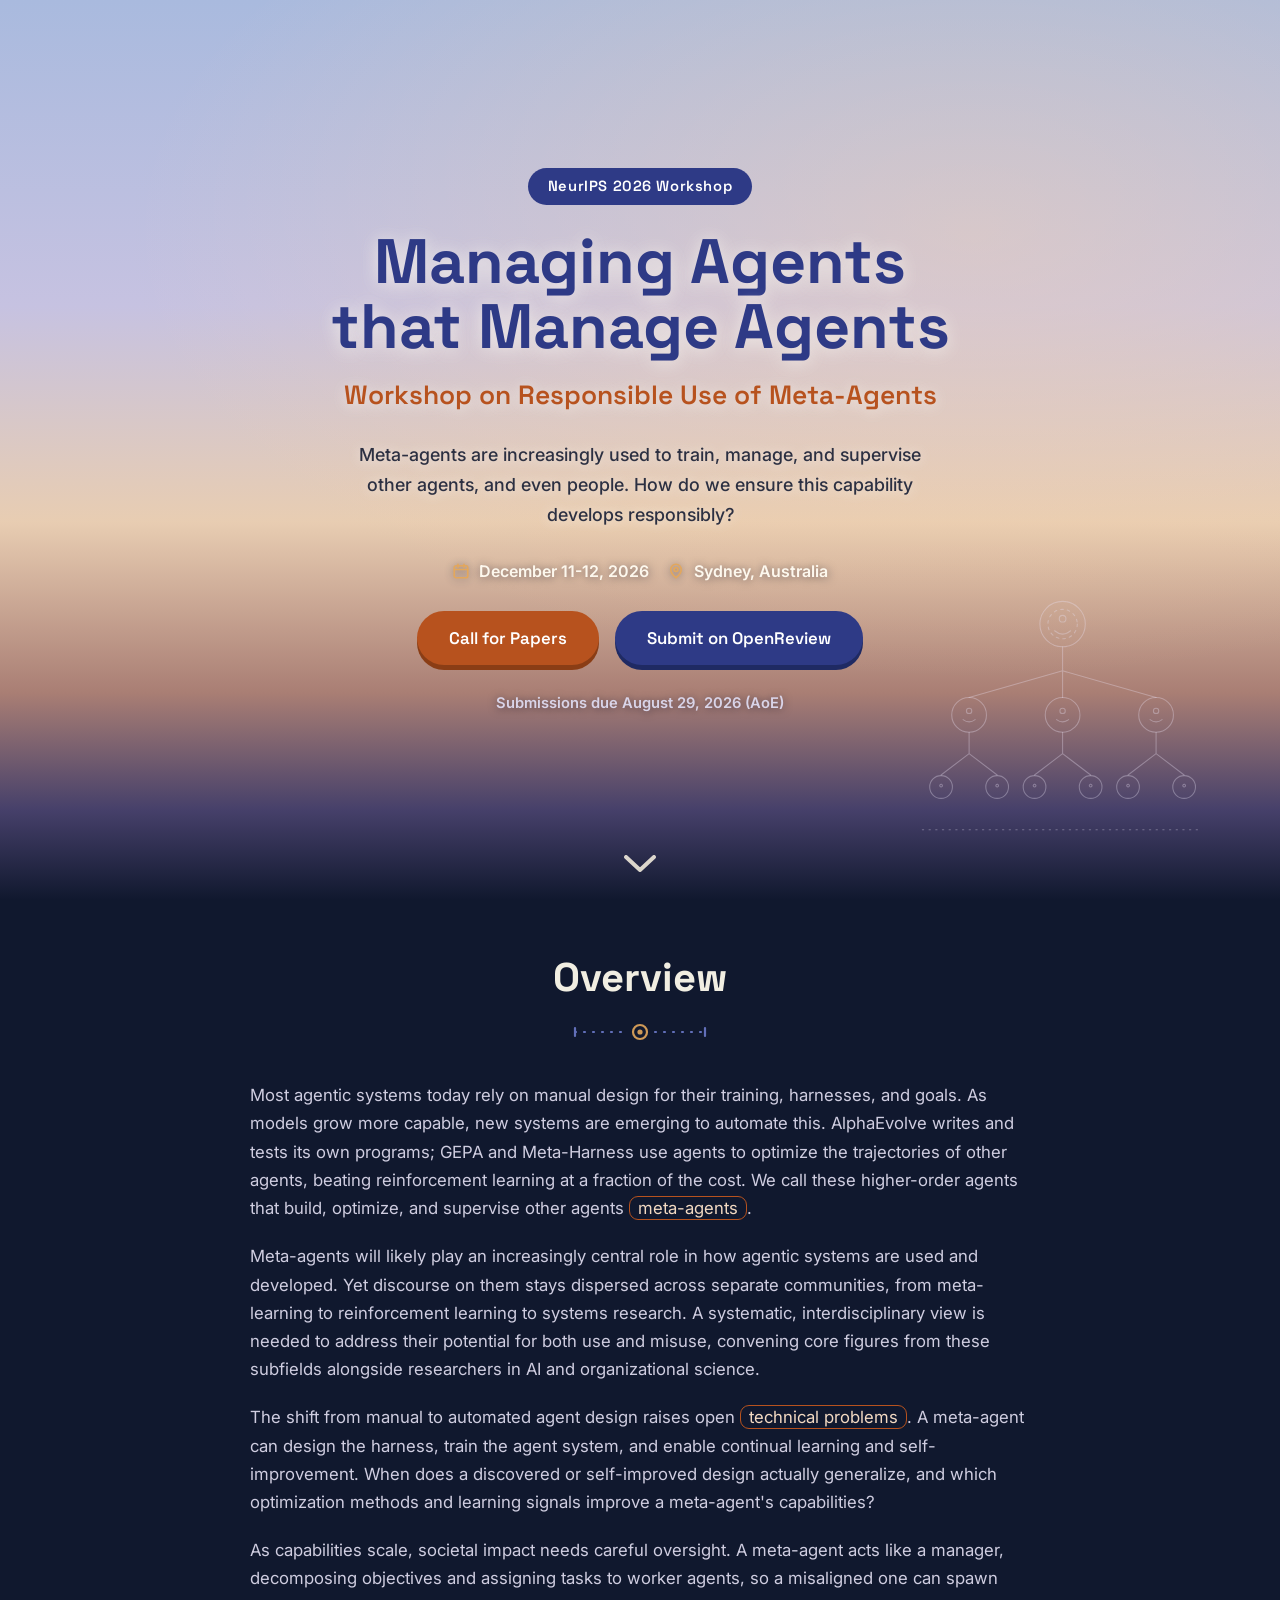
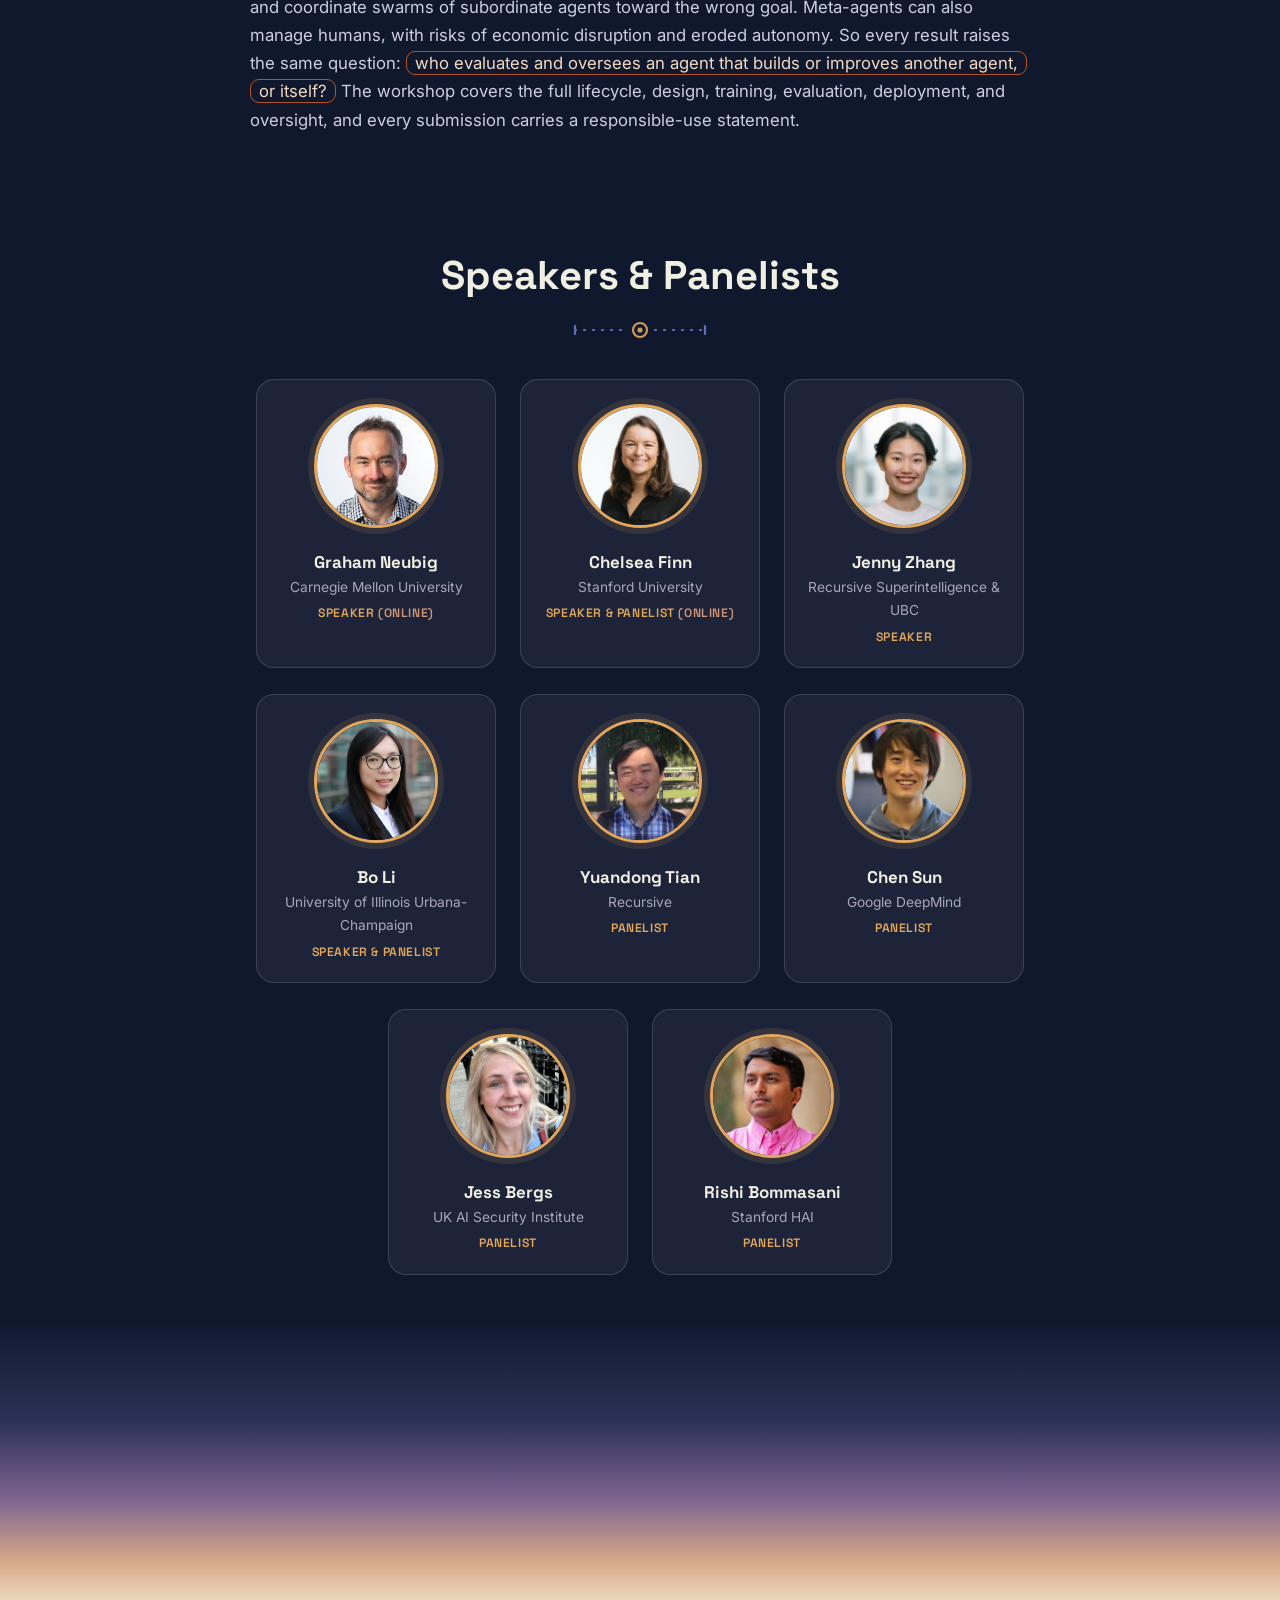
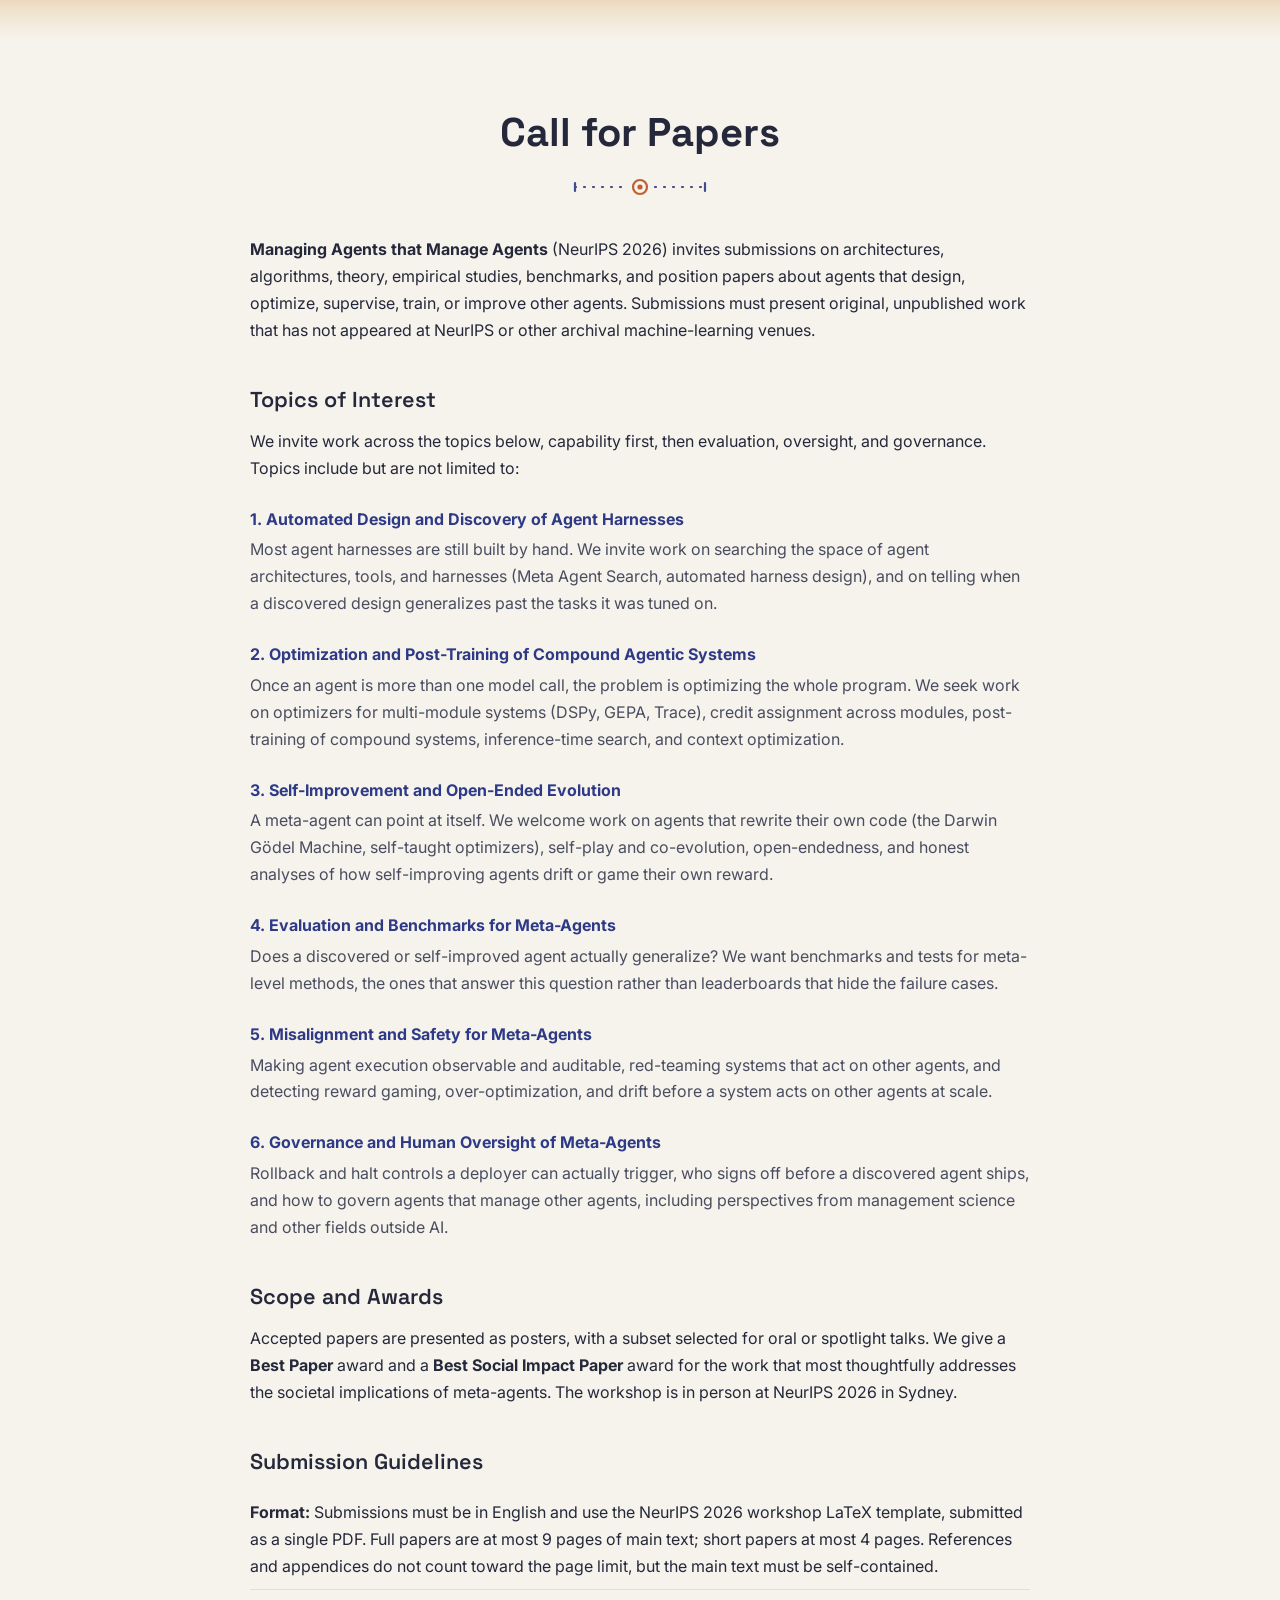
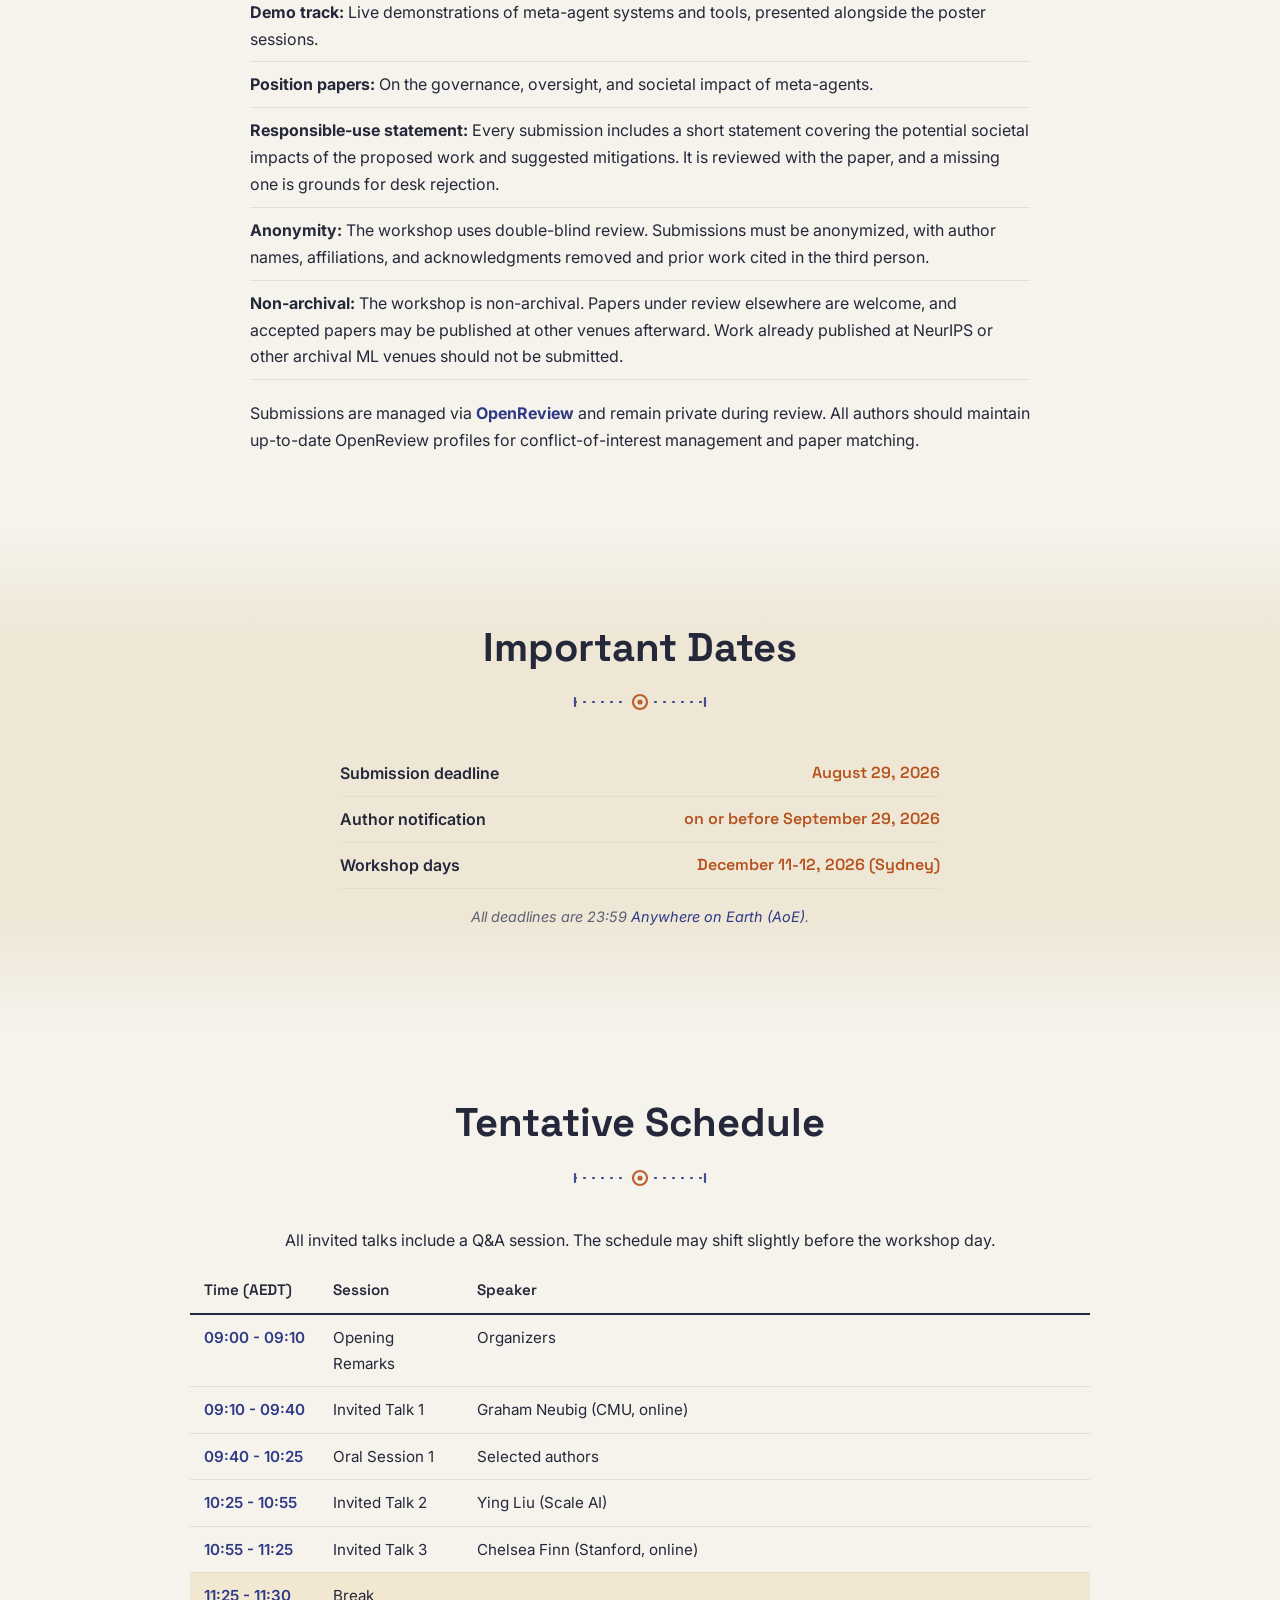
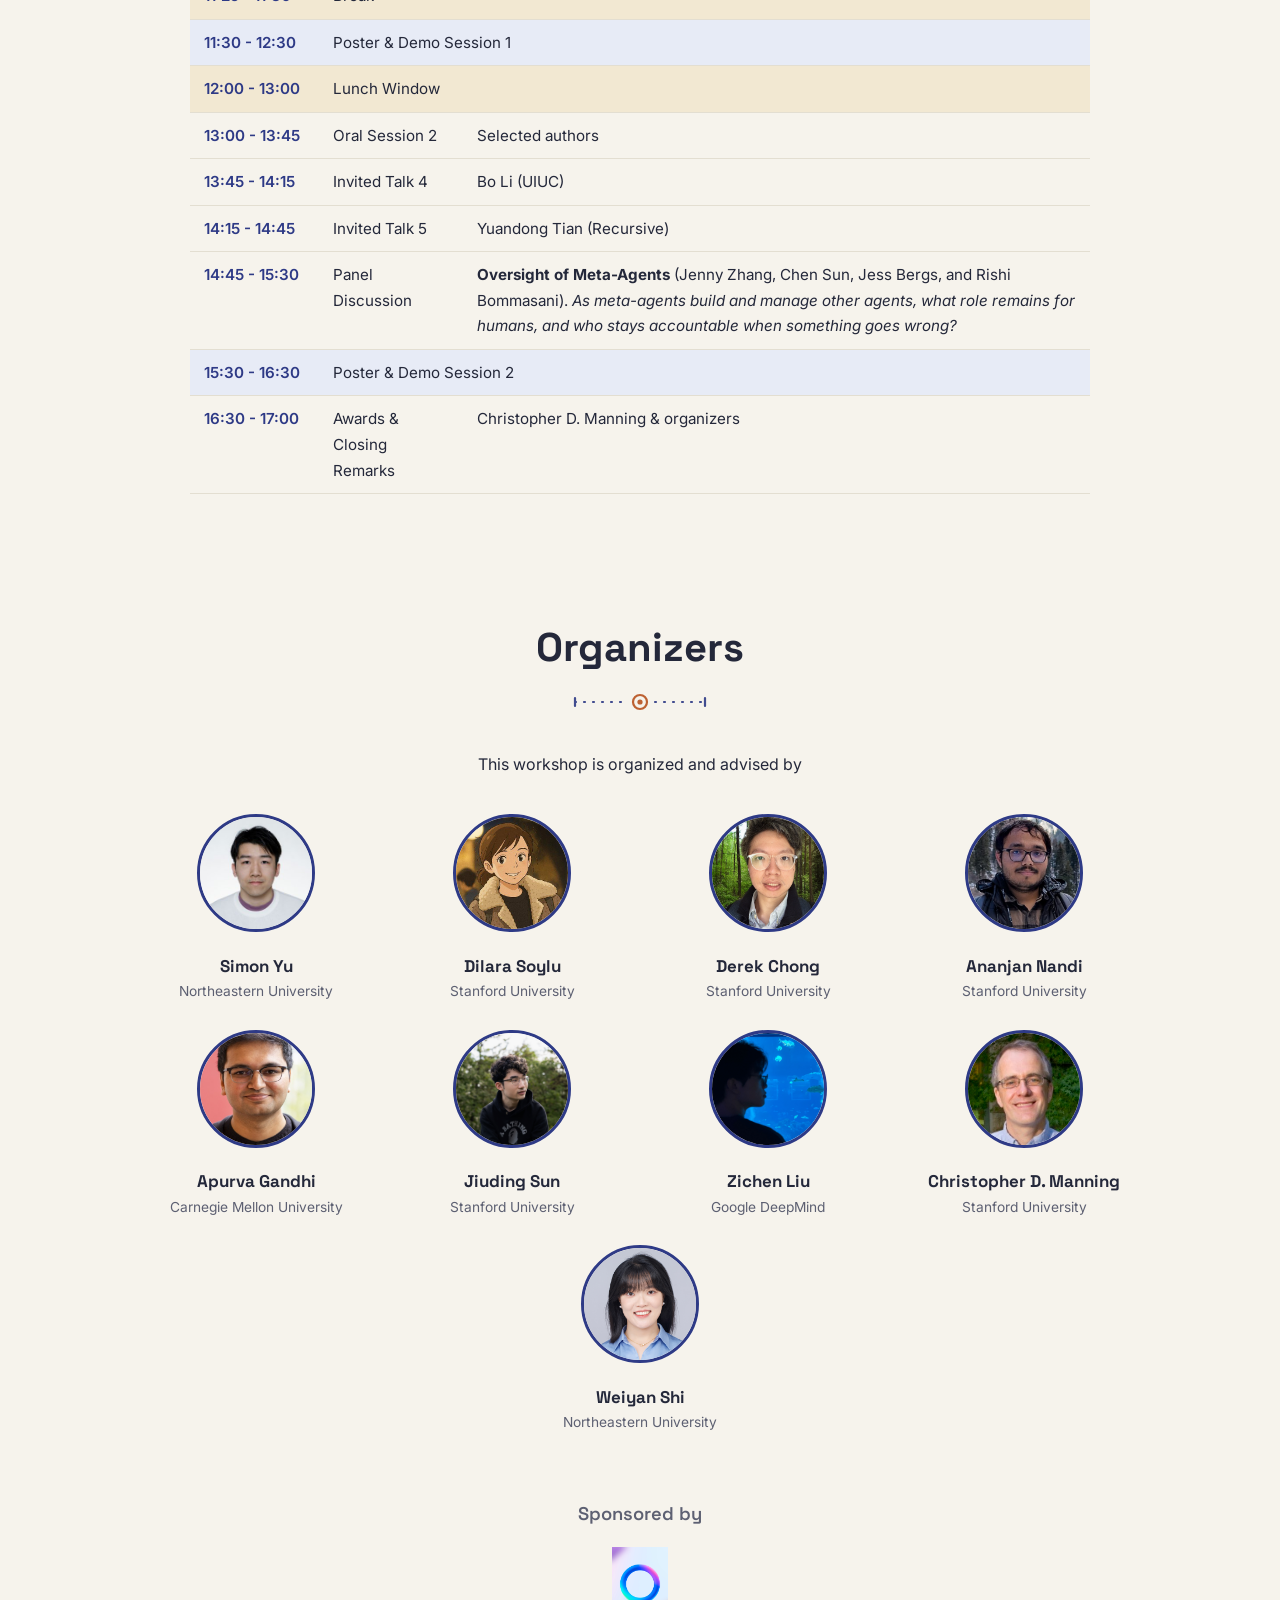
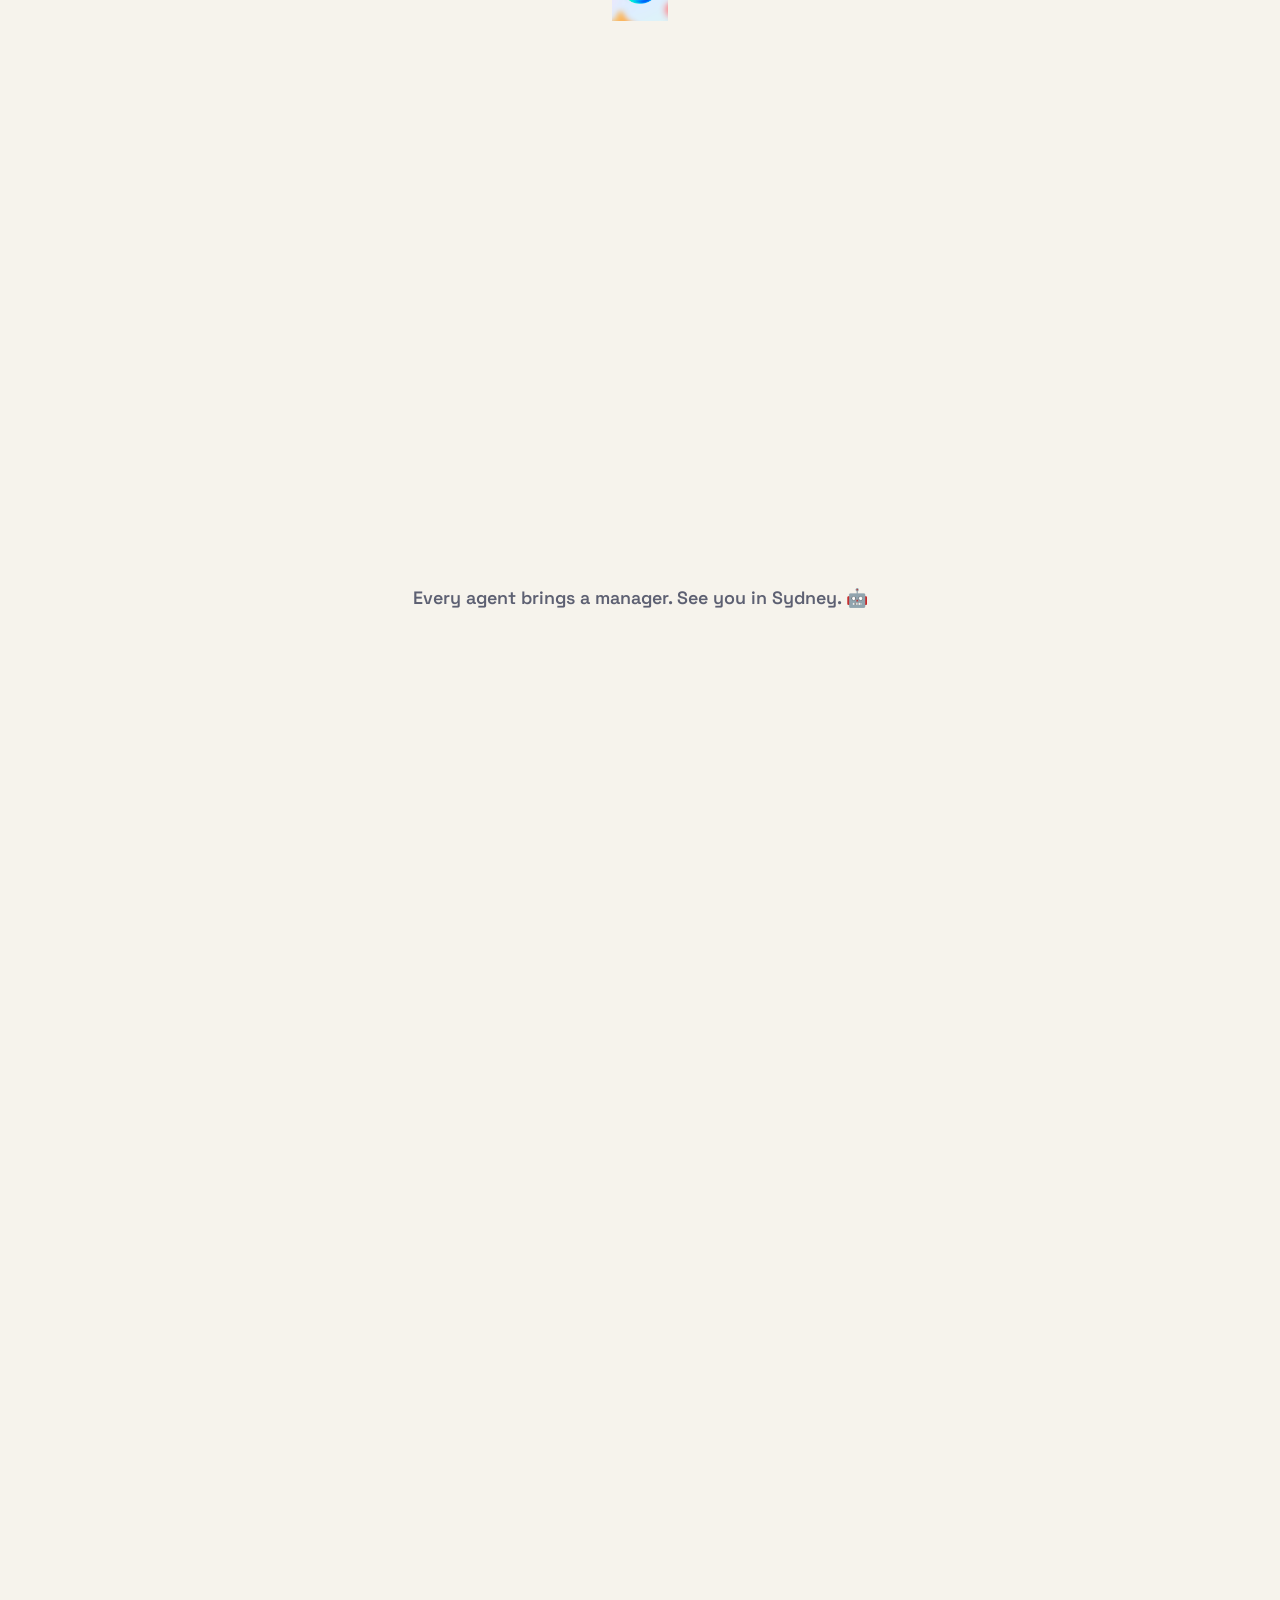
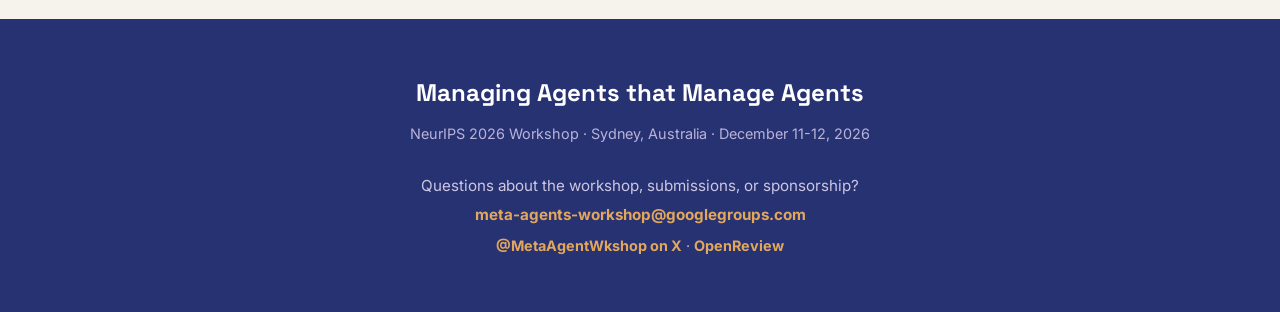
==== commit 92ae4d5d: "Remove Hancheng Cao from the speakers list Co-Authored-By: Claude Fable 5 <noreply@anthropic.com> Cl" ====
--- a/index.html
+++ b/index.html
@@ -1,546 +1,571 @@
 <!DOCTYPE html>
 <html lang="en">
-
 <head>
-  <meta charset="utf-8">
-  <meta content="width=device-width, initial-scale=1.0" name="viewport">
-
-  <title>Managing Agents that Manage Agents: Workshop on Responsible Use of Meta-Agents (NeurIPS 2026)</title>
-  <meta content="A NeurIPS 2026 workshop on meta-agents: how to responsibly build, optimize, train, and oversee self-improving agents that act on other agents." name="description">
-  <meta content="meta-agents, agentic AI, automated agent design, self-improvement, compound AI systems, meta-learning, NeurIPS 2026" name="keywords">
-
-
-  <link href="assets/img/meta-agents-logo.jpg" rel="icon" type="image/jpeg">
-  <link href="assets/img/meta-agents-logo.jpg" rel="apple-touch-icon">
-
-  <link href="https://fonts.googleapis.com/css?family=Open+Sans:300,300i,400,400i,700,700i|Raleway:300,400,500,700,800" rel="stylesheet">
-
-  <link href="assets/vendor/aos/aos.css" rel="stylesheet">
-  <link href="assets/vendor/bootstrap/css/bootstrap.min.css" rel="stylesheet">
-  <link href="assets/vendor/bootstrap-icons/bootstrap-icons.css" rel="stylesheet">
-  <link href="assets/vendor/glightbox/css/glightbox.min.css" rel="stylesheet">
-  <link href="assets/vendor/swiper/swiper-bundle.min.css" rel="stylesheet">
-
-  <link href="assets/css/style.css" rel="stylesheet">
-
+  <meta charset="UTF-8" />
+  <meta name="viewport" content="width=device-width, initial-scale=1.0" />
+  <title>Managing Agents that Manage Agents · NeurIPS 2026 Workshop</title>
+  <meta name="description" content="A NeurIPS 2026 workshop on the responsible use of meta-agents: higher-order agents that build, optimize, and supervise other agents. Sydney, Australia, Dec 11-12, 2026. Submissions due Aug 29, 2026." />
+  <meta name="keywords" content="meta-agents, agentic AI, automated agent design, self-improvement, compound AI systems, meta-learning, NeurIPS 2026" />
+  <meta property="og:type" content="website" />
+  <meta property="og:title" content="Managing Agents that Manage Agents · NeurIPS 2026 Workshop" />
+  <meta property="og:description" content="A NeurIPS 2026 workshop on the responsible use of meta-agents. Sydney, Australia, Dec 11-12, 2026. Submissions due Aug 29, 2026." />
+  <meta property="og:image" content="https://meta-agents-workshop.github.io/assets/social-card.png" />
+  <meta name="twitter:card" content="summary_large_image" />
+  <meta name="twitter:title" content="Managing Agents that Manage Agents · NeurIPS 2026 Workshop" />
+  <meta name="twitter:description" content="A NeurIPS 2026 workshop on the responsible use of meta-agents. Sydney, Australia, Dec 11-12, 2026." />
+  <meta name="twitter:image" content="https://meta-agents-workshop.github.io/assets/social-card.png" />
+  <link rel="icon" type="image/png" sizes="32x32" href="assets/fav-32.png" />
+  <link rel="icon" type="image/svg+xml" href="data:image/svg+xml,%3Csvg xmlns='http://www.w3.org/2000/svg' viewBox='0 0 100 100'%3E%3Ctext y='0.9em' font-size='90'%3E%F0%9F%A4%96%3C/text%3E%3C/svg%3E" />
+  <link rel="apple-touch-icon" href="assets/fav-180.png" />
+  <link rel="preconnect" href="https://fonts.googleapis.com" />
+  <link rel="preconnect" href="https://fonts.gstatic.com" crossorigin />
+  <link href="https://fonts.googleapis.com/css2?family=Space+Grotesk:wght@500;600;700&family=Inter:wght@400;500;600&display=swap" rel="stylesheet" />
   <style>
-    .schedule-table {
-      width: 100%;
-      border-collapse: collapse;
-      background: #fff;
-      font-family: Arial, sans-serif;
-      box-shadow: 0 2px 8px rgba(0, 0, 0, 0.1);
-      margin: 20px 0;
-    }
-    .schedule-table th,
-    .schedule-table td {
-      padding: 12px 15px;
-      border-bottom: 1px solid #ccc;
-      text-align: left;
-    }
-    .schedule-table th {
-      background-color: #f7f7f7;
-      font-weight: bold;
-    }
-    .schedule-table tbody tr:nth-child(even) {
-      background-color: #f9f9f9;
-    }
-    .schedule-table tbody tr:hover {
-      background-color: #f1f1f1;
-    }
-    @media (max-width: 768px) {
-      .schedule-table th,
-      .schedule-table td {
-        padding: 10px;
+    :root {
+      --paper: #f6f3ec; --ink: #24283a; --soft: #5d6072; --line: #e3ded1;
+      --night: #10182e; --indigo: #2e3a86; --ember: #b7521e; --gold: #e3a75c;
+      --maxw: 1060px;
+      --disp: 'Space Grotesk', sans-serif; --sans: 'Inter', sans-serif;
+    }
+    *, *::before, *::after { box-sizing: border-box; }
+    html { scroll-behavior: smooth; }
+    body { margin: 0; font-family: var(--sans); color: var(--ink); background: var(--paper); line-height: 1.68; -webkit-font-smoothing: antialiased; }
+    a { color: var(--indigo); text-decoration: none; }
+    a:hover { text-decoration: underline; }
+    .wrap { max-width: var(--maxw); margin: 0 auto; padding: 0 28px; }
+
+    /*
+      HERO. Currently a hand-built CSS placeholder (dusk gradient + inline SVG
+      constellation). When the commissioned illustration arrives, replace the
+      two gradient layers below with:
+        background: url(assets/hero.png) center bottom / cover no-repeat;
+      keep the last gradient stop of the art converging to var(--night) at the
+      bottom edge so the Overview section continues the image invisibly,
+      then delete the .hero-placeholder-art block.
+    */
+    .hero {
+      position: relative;
+      height: 100vh; height: 100svh;
+      min-height: 580px;
+      background:
+        radial-gradient(120% 90% at 76% 26%, rgba(255,213,166,0.38) 0%, rgba(255,213,166,0) 55%),
+        linear-gradient(180deg, #a9bade 0%, #c6c2e1 34%, #e8cdb2 58%, #a97e74 77%, #46406a 90%, #10182e 100%);
+      overflow: hidden;
+    }
+    .hero-placeholder-art {
+      position: absolute; z-index: 1;
+      right: 5%; bottom: 4%;
+      width: min(24vw, 320px); height: auto;
+      color: rgba(233, 226, 244, 0.34);
+      pointer-events: none;
+    }
+    .hero-inner {
+      position: relative; z-index: 2; max-width: 1180px; margin: 0 auto; padding: 12vh 28px 0; padding-top: 12svh;
+      height: 100%; display: flex; flex-direction: column; justify-content: flex-start;
+      align-items: center; text-align: center;
+    }
+    .h-card { max-width: 780px; }
+    .h-chip {
+      display: inline-block; font-family: var(--disp); font-weight: 600; font-size: 0.92rem;
+      letter-spacing: 0.04em; background: var(--indigo); color: #fff;
+      padding: 6px 20px; border-radius: 999px; margin-bottom: 24px;
+    }
+    .hero h1 {
+      font-family: var(--disp); font-weight: 700; font-size: clamp(2.5rem, 4.9vw, 4.1rem);
+      line-height: 1.04; margin: 0 0 14px; color: var(--indigo);
+      text-shadow: 0 2px 18px rgba(246, 243, 236, 0.9);
+    }
+    .h-sub {
+      font-family: var(--disp); font-weight: 600; font-size: clamp(1.25rem, 2.2vw, 1.65rem);
+      color: var(--ember); margin: 0 0 22px; text-shadow: 0 2px 14px rgba(246, 243, 236, 0.85);
+    }
+    .h-lede {
+      font-size: 1.12rem; color: #2c3042; font-weight: 500; max-width: 590px;
+      text-shadow: 0 1px 12px rgba(246, 243, 236, 0.8); margin: 0 auto 28px;
+    }
+    .h-meta {
+      display: flex; flex-wrap: wrap; align-items: center; justify-content: center; gap: 10px 18px;
+      font-weight: 600; font-size: 1rem; margin: 0 0 26px;
+    }
+    .h-meta span { display: inline-flex; align-items: center; gap: 9px; color: #fdf8ee; text-shadow: 0 1px 10px rgba(16, 24, 46, 0.55); }
+    .h-meta svg { flex: none; color: var(--gold); filter: drop-shadow(0 1px 4px rgba(16, 24, 46, 0.45)); }
+    .h-actions { margin-bottom: 16px; }
+    .btn {
+      display: inline-block; font-family: var(--disp); font-weight: 600; font-size: 1.05rem;
+      padding: 13px 32px; border-radius: 999px; margin: 0 6px 10px; transition: transform .14s ease;
+    }
+    .btn:hover { transform: scale(1.05); text-decoration: none; }
+    .btn-e { background: var(--ember); color: #fff; box-shadow: 0 5px 0 #8a3d15; }
+    .btn-i { background: var(--indigo); color: #fff; box-shadow: 0 5px 0 #1f2a63; }
+    .h-deadline { font-weight: 600; font-size: 0.92rem; color: #d9d4e8; text-shadow: 0 1px 8px rgba(16, 24, 46, 0.55); margin: 0; }
+    .scroll-cue {
+      position: absolute; z-index: 3; left: 50%; bottom: 18px; transform: translateX(-50%);
+      color: #ece5d8; opacity: 0.92;
+      animation: cue-bob 1.7s ease-in-out infinite;
+    }
+    @keyframes cue-bob {
+      0%, 100% { transform: translateX(-50%) translateY(0); }
+      50% { transform: translateX(-50%) translateY(9px); }
+    }
+    @media (max-width: 880px) {
+      /* Movie-poster treatment: tinted scrim, light text, centered. */
+      .hero { height: auto; min-height: 100svh; padding: 84px 0; }
+      .hero::before {
+        content: ""; position: absolute; inset: 0; z-index: 1;
+        background: linear-gradient(180deg, rgba(16,24,46,0.52) 0%, rgba(16,24,46,0.38) 45%, rgba(16,24,46,0.66) 100%);
       }
-    }
-    #organizers .speaker img,
-    #speakers .speaker img,
-    #panelists .speaker img {
-      width: 150px;
-      height: 150px;
-      object-fit: cover;
-      border-radius: 50%;
-      margin-bottom: 15px;
-    }
-    #sponsors .speaker img {
-      width: 300px;
-      height: auto;
-      object-fit: contain;
-      margin-bottom: 15px;
-    }
+      .hero-placeholder-art { right: 4%; bottom: 2%; width: 46vw; color: rgba(246,243,236,0.2); }
+      .hero-inner { padding-top: 0; }
+      .hero h1 { color: #f3efe4; text-shadow: 0 2px 16px rgba(16, 24, 46, 0.85); }
+      .h-sub { color: var(--gold); text-shadow: 0 2px 12px rgba(16, 24, 46, 0.85); }
+      .h-lede { color: #e6e2ee; text-shadow: 0 1px 10px rgba(16, 24, 46, 0.7); }
+    }
+
+    section { padding: 60px 0; }
+    .night { background: var(--night); color: #d5d3e2; }
+    .night section { padding: 44px 0; }
+    .night .stitle { color: #f1eee2; }
+    .night .ov { color: #cfcde0; }
+    .night a { color: #a3b2ea; }
+    .dawn {
+      height: 320px;
+      background: linear-gradient(180deg, #10182e 0%, #2c3157 32%, #7d6390 56%, #d8a988 76%, #efe0c8 90%, var(--paper) 100%);
+    }
+    section.tinted {
+      background: linear-gradient(180deg, rgba(238,231,214,0) 0%, #eee7d6 22%, #eee7d6 78%, rgba(238,231,214,0) 100%);
+      padding: 86px 0;
+    }
+    .reveal { opacity: 0; transform: translateY(26px); transition: opacity .7s ease, transform .7s ease; }
+    .reveal.on { opacity: 1; transform: none; }
+    @media (prefers-reduced-motion: reduce) {
+      html { scroll-behavior: auto; }
+      .reveal { opacity: 1; transform: none; transition: none; }
+      .scroll-cue { animation: none; }
+    }
+    .stitle { font-family: var(--disp); font-weight: 700; font-size: clamp(1.9rem, 3.4vw, 2.5rem); text-align: center; margin: 0 0 10px; color: var(--ink); }
+    .divider { display: block; width: 170px; margin: 0 auto 38px; height: auto; opacity: 0.9; }
+    .ov { font-size: 1.05rem; margin: 0 0 20px; }
+    .hl {
+      padding: 1px 8px; border: 1.5px solid var(--ember); border-radius: 9px;
+      box-decoration-break: clone; -webkit-box-decoration-break: clone;
+    }
+    .night .hl { color: #f2d9c2; }
+    .narrow { max-width: 780px; margin: 0 auto; text-align: left; }
+    .c-h3 { margin: 38px 0 10px; font-size: 1.35rem; font-weight: 600; font-family: var(--disp); }
+    .c-h4 { margin: 24px 0 4px; font-size: 1rem; font-weight: 700; color: var(--indigo); }
+    .c-p { margin: 6px 0 14px; }
+    .c-topic { margin: 4px 0 16px; color: #494d60; }
+    .c-guide { list-style: none; padding: 0; margin: 8px 0 20px; }
+    .c-guide li { padding: 9px 0; border-bottom: 1px solid var(--line); }
+    .people { display: flex; flex-wrap: wrap; gap: 26px 24px; justify-content: center; margin-top: 36px; }
+    .person { width: 232px; text-align: center; }
+    .avatar { width: 118px; height: 118px; border-radius: 50%; object-fit: cover; margin-bottom: 12px; border: 3px solid var(--indigo); }
+    .p-name { font-weight: 700; font-family: var(--disp); font-size: 1.06rem; }
+    .p-name a { color: inherit; }
+    .p-affil { font-size: 0.86rem; color: var(--soft); }
+    .p-bio { font-size: 0.84rem; color: var(--soft); line-height: 1.5; margin: 8px 0 0; }
+    #speakers .narrow { max-width: 1040px; }
+    #speakers .person {
+      width: 240px; padding: 24px 16px 20px;
+      background: rgba(255, 255, 255, 0.055); border: 1px solid rgba(255, 255, 255, 0.14); border-radius: 18px;
+    }
+    #speakers .avatar { width: 124px; height: 124px; border: 3px solid var(--gold); box-shadow: 0 0 0 6px rgba(227, 167, 92, 0.12); }
+    #speakers .p-name { color: #f1eee2; }
+    #speakers .p-name a { color: inherit; }
+    #speakers .p-affil, #speakers .p-bio { color: #a9a4c4; }
+    .p-role { font-family: var(--disp); font-weight: 600; font-size: 0.76rem; letter-spacing: 0.05em; text-transform: uppercase; color: var(--gold); margin-top: 4px; }
+    .p-tent { color: #cf9576; }
+    .c-note { font-style: italic; font-size: 0.9rem; color: var(--soft); margin-top: 16px; text-align: center; }
+    .c-center { text-align: center; }
+    #organizers .narrow { max-width: 1040px; }
+
+    .dates-list { max-width: 600px; margin: 0 auto; }
+    .dates-list li { display: flex; justify-content: space-between; gap: 16px; font-weight: 600; }
+    .dates-list .d-val { color: var(--ember); font-family: var(--disp); text-align: right; }
+
+    .sched-scroll { overflow-x: auto; margin-top: 8px; }
+    .sched { width: 100%; min-width: 640px; border-collapse: collapse; font-size: 0.95rem; }
+    .sched th {
+      font-family: var(--disp); font-weight: 600; text-align: left; padding: 10px 14px;
+      border-bottom: 2px solid var(--ink); white-space: nowrap;
+    }
+    .sched td { padding: 10px 14px; border-bottom: 1px solid var(--line); vertical-align: top; }
+    .sched td.time { white-space: nowrap; font-weight: 600; color: var(--indigo); }
+    .sched .poster-row td { background: #e7ebf6; }
+    .sched .break-row td { background: #f2e8d2; }
+
+    .sponsor-block { margin-top: 64px; text-align: center; }
+    .sponsor-block h3 { font-family: var(--disp); font-weight: 600; font-size: 1.15rem; margin: 0 0 18px; color: var(--soft); }
+    .sponsor-block img { height: 74px; width: auto; }
+
+    .finale-sec { height: 170vh; height: 170svh; position: relative; background: var(--paper); }
+    .finale-pin {
+      position: sticky; top: 22vh; top: 22svh; height: 56vh; height: 56svh; overflow: hidden;
+      display: flex; flex-direction: column; justify-content: center;
+    }
+    .finale-wrap { max-width: 1100px; margin: 0 auto; padding: 0 24px; text-align: center; width: 100%; }
+    .finale-svg { width: 100%; height: auto; display: block; overflow: visible; }
+    .finale-svg path { fill: none; stroke: var(--ink); stroke-width: 1.5; stroke-linecap: round; stroke-linejoin: round; opacity: 0.88; }
+    .finale-cap { font-family: var(--disp); font-weight: 600; font-size: 1.12rem; color: var(--soft); margin: 16px 0 0; }
+
+    footer.foot { background: #273272; color: #dcd8ec; text-align: center; padding: 54px 24px; }
+    footer.foot .t { font-family: var(--disp); font-weight: 700; font-size: 1.5rem; color: #fff; }
+    footer.foot .s { font-size: 0.9rem; margin-top: 8px; color: #b9b3d9; }
+    footer.foot .reach { font-size: 0.95rem; color: #cdc7e4; margin: 26px auto 4px; line-height: 1.9; }
+    footer.foot .reach a, footer.foot .soc a { color: var(--gold); font-weight: 700; }
+    footer.foot .soc { font-size: 0.9rem; color: #b9b3d9; margin: 4px 0 0; }
   </style>
 </head>
-
 <body>
-
-  <header id="header" class="d-flex align-items-center">
-    <div class="container-fluid container-xxl d-flex align-items-center">
-
-      <div id="logo" class="me-auto">
-        <a href="index.html" class="scrollto" style="font-weight: 800; font-size: 1.25em; color: #fff; text-decoration: none;">Managing Agents that Manage Agents</a>
-      </div>
-
-      <nav id="navbar" class="navbar order-last order-lg-0">
-        <ul>
-          <li><a class="nav-link scrollto active" href="#hero">Home</a></li>
-          <li><a class="nav-link scrollto" href="#about">About</a></li>
-          <li><a class="nav-link scrollto" href="#topic">Topics</a></li>
-          <li><a class="nav-link scrollto" href="#cfp">Call for Papers</a></li>
-          <li><a class="nav-link scrollto" href="#speakers">Speakers</a></li>
-          <li><a class="nav-link scrollto" href="#schedule">Schedule</a></li>
-          <li><a class="nav-link scrollto" href="#organizers">Organizers</a></li>
-          <li><a class="nav-link scrollto" href="mailto:meta-agents-workshop@googlegroups.com">Contact</a></li>
+  <section class="hero">
+    <!-- Placeholder art: a constellation org-chart of agents managing agents.
+         Swapped out when the commissioned hero illustration lands. -->
+    <svg class="hero-placeholder-art" viewBox="0 0 460 420" fill="none" stroke="currentColor" stroke-width="1.6" stroke-linecap="round" aria-hidden="true">
+      <circle cx="230" cy="60" r="34" />
+      <circle cx="230" cy="60" r="22" stroke-dasharray="4 6" />
+      <circle cx="230" cy="52" r="5" />
+      <path d="M 218 70 Q 230 80 242 70" />
+      <path d="M 230 94 L 230 130 M 230 130 L 90 170 M 230 130 L 230 170 M 230 130 L 370 170" />
+      <circle cx="90" cy="196" r="26" />
+      <circle cx="90" cy="190" r="4" />
+      <path d="M 81 203 Q 90 210 99 203" />
+      <circle cx="230" cy="196" r="26" />
+      <circle cx="230" cy="190" r="4" />
+      <path d="M 221 203 Q 230 210 239 203" />
+      <circle cx="370" cy="196" r="26" />
+      <circle cx="370" cy="190" r="4" />
+      <path d="M 361 203 Q 370 210 379 203" />
+      <path d="M 90 222 L 90 254 M 90 254 L 48 286 M 90 254 L 132 286" />
+      <path d="M 230 222 L 230 254 M 230 254 L 188 286 M 230 254 L 272 286" />
+      <path d="M 370 222 L 370 254 M 370 254 L 328 286 M 370 254 L 412 286" />
+      <circle cx="48" cy="304" r="17" /><circle cx="132" cy="304" r="17" />
+      <circle cx="188" cy="304" r="17" /><circle cx="272" cy="304" r="17" />
+      <circle cx="328" cy="304" r="17" /><circle cx="412" cy="304" r="17" />
+      <path d="M 48 300 a 2 2 0 1 0 0.1 0 M 132 300 a 2 2 0 1 0 0.1 0 M 188 300 a 2 2 0 1 0 0.1 0 M 272 300 a 2 2 0 1 0 0.1 0 M 328 300 a 2 2 0 1 0 0.1 0 M 412 300 a 2 2 0 1 0 0.1 0" />
+      <path d="M 20 368 L 440 368" stroke-dasharray="2 8" />
+    </svg>
+    <div class="hero-inner">
+      <div class="h-card">
+        <span class="h-chip">NeurIPS 2026 Workshop</span>
+        <h1>Managing Agents<br />that Manage Agents</h1>
+        <p class="h-sub">Workshop on Responsible Use of Meta-Agents</p>
+        <p class="h-lede">Meta-agents are increasingly used to train, manage, and supervise other agents, and even people. How do we ensure this capability develops responsibly?</p>
+        <p class="h-meta">
+          <span><svg width="18" height="18" viewBox="0 0 24 24" fill="none" stroke="currentColor" stroke-width="2.2" stroke-linecap="round" stroke-linejoin="round" aria-hidden="true"><rect x="3" y="5" width="18" height="16" rx="2.5"/><path d="M8 3v4M16 3v4M3 10h18"/></svg>December 11-12, 2026</span>
+          <span><svg width="18" height="18" viewBox="0 0 24 24" fill="none" stroke="currentColor" stroke-width="2.2" stroke-linecap="round" stroke-linejoin="round" aria-hidden="true"><path d="M12 21s-7-5.5-7-11a7 7 0 0 1 14 0c0 5.5-7 11-7 11z"/><circle cx="12" cy="10" r="2.6"/></svg>Sydney, Australia</span>
+        </p>
+        <div class="h-actions">
+          <a class="btn btn-e" href="#cfp">Call for Papers</a>
+          <a class="btn btn-i" href="https://openreview.net/group?id=NeurIPS.cc/2026/Workshop/Meta-Agents" target="_blank" rel="noopener">Submit on OpenReview</a>
+        </div>
+        <p class="h-deadline">Submissions due August 29, 2026 (AoE)</p>
+      </div>
+    </div>
+    <a class="scroll-cue" href="#about" aria-label="Scroll to overview">
+      <svg width="34" height="20" viewBox="0 0 34 20" fill="none" aria-hidden="true"><path d="M3 3 L17 16 L31 3" stroke="currentColor" stroke-width="4" stroke-linecap="round" stroke-linejoin="round"/></svg>
+    </a>
+  </section>
+
+  <div class="night">
+  <section id="about">
+    <div class="wrap reveal">
+      <h2 class="stitle">Overview</h2>
+      <svg class="divider" viewBox="0 0 170 22" aria-hidden="true"><g fill="none" stroke-linecap="round"><circle cx="85" cy="11" r="7" fill="none" stroke="#e3a75c" stroke-width="2.2"/><circle cx="85" cy="11" r="2.6" fill="#e3a75c" stroke="none"/><path d="M 20 11 L 70 11 M 100 11 L 150 11" stroke="#6b79c9" stroke-width="2.2" stroke-dasharray="1 8"/><path d="M 20 7 L 20 15 M 150 7 L 150 15" stroke="#6b79c9" stroke-width="2.2"/></g></svg>
+      <div class="narrow">
+        <p class="ov">Most agentic systems today rely on manual design for their training, harnesses, and goals. As models grow more capable, new systems are emerging to automate this. AlphaEvolve writes and tests its own programs; GEPA and Meta-Harness use agents to optimize the trajectories of other agents, beating reinforcement learning at a fraction of the cost. We call these higher-order agents that build, optimize, and supervise other agents <span class="hl">meta-agents</span>.</p>
+        <p class="ov">Meta-agents will likely play an increasingly central role in how agentic systems are used and developed. Yet discourse on them stays dispersed across separate communities, from meta-learning to reinforcement learning to systems research. A systematic, interdisciplinary view is needed to address their potential for both use and misuse, convening core figures from these subfields alongside researchers in AI and organizational science.</p>
+        <p class="ov">The shift from manual to automated agent design raises open <span class="hl">technical problems</span>. A meta-agent can design the harness, train the agent system, and enable continual learning and self-improvement. When does a discovered or self-improved design actually generalize, and which optimization methods and learning signals improve a meta-agent's capabilities?</p>
+        <p class="ov">As capabilities scale, societal impact needs careful oversight. A meta-agent acts like a manager, decomposing objectives and assigning tasks to worker agents, so a misaligned one can spawn and coordinate swarms of subordinate agents toward the wrong goal. Meta-agents can also manage humans, with risks of economic disruption and eroded autonomy. So every result raises the same question: <span class="hl">who evaluates and oversees an agent that builds or improves another agent, or itself?</span> The workshop covers the full lifecycle, design, training, evaluation, deployment, and oversight, and every submission carries a responsible-use statement.</p>
+      </div>
+    </div>
+  </section>
+
+  <section id="speakers">
+    <div class="wrap reveal">
+      <h2 class="stitle">Speakers &amp; Panelists</h2>
+      <svg class="divider" viewBox="0 0 170 22" aria-hidden="true"><g fill="none" stroke-linecap="round"><circle cx="85" cy="11" r="7" fill="none" stroke="#e3a75c" stroke-width="2.2"/><circle cx="85" cy="11" r="2.6" fill="#e3a75c" stroke="none"/><path d="M 20 11 L 70 11 M 100 11 L 150 11" stroke="#6b79c9" stroke-width="2.2" stroke-dasharray="1 8"/><path d="M 20 7 L 20 15 M 150 7 L 150 15" stroke="#6b79c9" stroke-width="2.2"/></g></svg>
+      <div class="narrow">
+        <div class="people">
+          <div class="person"><img class="avatar" src="assets/img/speakers/graham_neubig.jpg" alt="Graham Neubig" /><div class="p-name"><a href="https://www.phontron.com/" target="_blank" rel="noopener">Graham Neubig</a></div><div class="p-affil">Carnegie Mellon University</div><div class="p-role">Speaker <span class="p-tent">(Online)</span></div></div>
+          <div class="person"><img class="avatar" src="assets/img/speakers/finn.jpg" alt="Chelsea Finn" /><div class="p-name"><a href="https://ai.stanford.edu/~cbfinn/" target="_blank" rel="noopener">Chelsea Finn</a></div><div class="p-affil">Stanford University</div><div class="p-role">Speaker &amp; Panelist <span class="p-tent">(Online)</span></div></div>
+          <div class="person"><img class="avatar" src="assets/img/speakers/jenny_zhang.jpg" alt="Jenny Zhang" /><div class="p-name"><a href="https://www.jennyzhangzt.com/" target="_blank" rel="noopener">Jenny Zhang</a></div><div class="p-affil">Recursive Superintelligence &amp; UBC</div><div class="p-role">Speaker</div></div>
+          <div class="person"><img class="avatar" src="assets/img/speakers/bo_li.jpg" alt="Bo Li" /><div class="p-name"><a href="https://aisecure.github.io/" target="_blank" rel="noopener">Bo Li</a></div><div class="p-affil">University of Illinois Urbana-Champaign</div><div class="p-role">Speaker &amp; Panelist</div></div>
+          <div class="person"><img class="avatar" src="assets/img/speakers/yuandong_tian.jpg" alt="Yuandong Tian" /><div class="p-name"><a href="https://yuandong-tian.com/" target="_blank" rel="noopener">Yuandong Tian</a></div><div class="p-affil">Recursive</div><div class="p-role">Panelist</div></div>
+          <div class="person"><img class="avatar" src="assets/img/speakers/chen_sun.jpg" alt="Chen Sun" /><div class="p-name"><a href="https://scholar.google.com/citations?user=Xvl3OLEAAAAJ&amp;hl=en" target="_blank" rel="noopener">Chen Sun</a></div><div class="p-affil">Google DeepMind</div><div class="p-role">Panelist</div></div>
+          <div class="person"><img class="avatar" src="assets/img/speakers/jess_bergs.jpg" alt="Jess Bergs" /><div class="p-name"><a href="https://www.jbergs.eu/" target="_blank" rel="noopener">Jess Bergs</a></div><div class="p-affil">UK AI Security Institute</div><div class="p-role">Panelist</div></div>
+          <div class="person"><img class="avatar" src="assets/img/speakers/rishi_bommasani.jpg" alt="Rishi Bommasani" /><div class="p-name"><a href="https://rishibommasani.github.io/" target="_blank" rel="noopener">Rishi Bommasani</a></div><div class="p-affil">Stanford HAI</div><div class="p-role">Panelist</div></div>
+        </div>
+
+      </div>
+    </div>
+  </section>
+  </div>
+
+  <div class="dawn"></div>
+
+  <section id="cfp">
+    <div class="wrap reveal">
+      <h2 class="stitle">Call for Papers</h2>
+      <svg class="divider" viewBox="0 0 170 22" aria-hidden="true"><g fill="none" stroke-linecap="round"><circle cx="85" cy="11" r="7" fill="none" stroke="#b7521e" stroke-width="2.2"/><circle cx="85" cy="11" r="2.6" fill="#b7521e" stroke="none"/><path d="M 20 11 L 70 11 M 100 11 L 150 11" stroke="#2e3a86" stroke-width="2.2" stroke-dasharray="1 8"/><path d="M 20 7 L 20 15 M 150 7 L 150 15" stroke="#2e3a86" stroke-width="2.2"/></g></svg>
+      <div class="narrow">
+        <p class="c-p"><strong>Managing Agents that Manage Agents</strong> (NeurIPS 2026) invites submissions on architectures, algorithms, theory, empirical studies, benchmarks, and position papers about agents that design, optimize, supervise, train, or improve other agents. Submissions must present original, unpublished work that has not appeared at NeurIPS or other archival machine-learning venues.</p>
+
+        <h3 class="c-h3">Topics of Interest</h3>
+        <p class="c-p">We invite work across the topics below, capability first, then evaluation, oversight, and governance. Topics include but are not limited to:</p>
+        <h4 class="c-h4">1. Automated Design and Discovery of Agent Harnesses</h4>
+        <p class="c-topic">Most agent harnesses are still built by hand. We invite work on searching the space of agent architectures, tools, and harnesses (Meta Agent Search, automated harness design), and on telling when a discovered design generalizes past the tasks it was tuned on.</p>
+        <h4 class="c-h4">2. Optimization and Post-Training of Compound Agentic Systems</h4>
+        <p class="c-topic">Once an agent is more than one model call, the problem is optimizing the whole program. We seek work on optimizers for multi-module systems (DSPy, GEPA, Trace), credit assignment across modules, post-training of compound systems, inference-time search, and context optimization.</p>
+        <h4 class="c-h4">3. Self-Improvement and Open-Ended Evolution</h4>
+        <p class="c-topic">A meta-agent can point at itself. We welcome work on agents that rewrite their own code (the Darwin G&ouml;del Machine, self-taught optimizers), self-play and co-evolution, open-endedness, and honest analyses of how self-improving agents drift or game their own reward.</p>
+        <h4 class="c-h4">4. Evaluation and Benchmarks for Meta-Agents</h4>
+        <p class="c-topic">Does a discovered or self-improved agent actually generalize? We want benchmarks and tests for meta-level methods, the ones that answer this question rather than leaderboards that hide the failure cases.</p>
+        <h4 class="c-h4">5. Misalignment and Safety for Meta-Agents</h4>
+        <p class="c-topic">Making agent execution observable and auditable, red-teaming systems that act on other agents, and detecting reward gaming, over-optimization, and drift before a system acts on other agents at scale.</p>
+        <h4 class="c-h4">6. Governance and Human Oversight of Meta-Agents</h4>
+        <p class="c-topic">Rollback and halt controls a deployer can actually trigger, who signs off before a discovered agent ships, and how to govern agents that manage other agents, including perspectives from management science and other fields outside AI.</p>
+
+        <h3 class="c-h3">Scope and Awards</h3>
+        <p class="c-p">Accepted papers are presented as posters, with a subset selected for oral or spotlight talks. We give a <strong>Best Paper</strong> award and a <strong>Best Social Impact Paper</strong> award for the work that most thoughtfully addresses the societal implications of meta-agents. The workshop is in person at NeurIPS 2026 in Sydney.</p>
+
+        <h3 class="c-h3">Submission Guidelines</h3>
+        <ul class="c-guide">
+          <li><strong>Format:</strong> Submissions must be in English and use the NeurIPS 2026 workshop LaTeX template, submitted as a single PDF. Full papers are at most 9 pages of main text; short papers at most 4 pages. References and appendices do not count toward the page limit, but the main text must be self-contained.</li>
+          <li><strong>Demo track:</strong> Live demonstrations of meta-agent systems and tools, presented alongside the poster sessions.</li>
+          <li><strong>Position papers:</strong> On the governance, oversight, and societal impact of meta-agents.</li>
+          <li><strong>Responsible-use statement:</strong> Every submission includes a short statement covering the potential societal impacts of the proposed work and suggested mitigations. It is reviewed with the paper, and a missing one is grounds for desk rejection.</li>
+          <li><strong>Anonymity:</strong> The workshop uses double-blind review. Submissions must be anonymized, with author names, affiliations, and acknowledgments removed and prior work cited in the third person.</li>
+          <li><strong>Non-archival:</strong> The workshop is non-archival. Papers under review elsewhere are welcome, and accepted papers may be published at other venues afterward. Work already published at NeurIPS or other archival ML venues should not be submitted.</li>
         </ul>
-        <i class="bi bi-list mobile-nav-toggle"></i>
-      </nav>
-
-    </div>
-  </header>
-
-  <section id="hero">
-    <div class="hero-container" data-aos="zoom-in" data-aos-delay="200">
-      <h1 class="mb-4 pb-0" style="text-transform: none;">
-        Managing Agents that Manage Agents<br>
-      </h1>
-      <h2 class="mb-4 pb-0" style="text-transform: none; color: white; font-size: 1.3em;">
-        Workshop on Responsible Use of Meta-Agents
-      </h2>
-      <h2 class="mb-4 pb-0" style="text-transform: none; color: white;">
-        NeurIPS 2026 &middot; December 11, 2026 &middot; Sydney, Australia
-      </h2>
-
-      <div class="social-links" style="margin-top: 25px;">
-        <div style="margin-bottom: 20px; color: white; font-size: 1.2em;">
-          Meta-agents are increasingly used to train, manage, and supervise other agents, and even people. How do we ensure this capability develops responsibly?
-        </div>
-        <a href="https://x.com/MetaAgentWkshop" target="_blank" rel="noopener noreferrer" title="Follow @MetaAgentWkshop on X" style="display: inline-flex; align-items: center; gap: 8px; padding: 8px 18px; border: 1px solid rgba(255,255,255,0.5); border-radius: 30px; color: #fff; text-decoration: none; font-weight: 600;">
-          <i class="bi bi-twitter-x"></i> Follow @MetaAgentWkshop
-        </a>
-      </div>
-    </div>
-  </section>
-
-  <main id="main">
-
-    <section id="about">
-      <div class="container position-relative" data-aos="fade-up">
-        <div class="row">
-          <div class="col-lg-12">
-            <h2>About The Workshop</h2>
-            <p style="font-size: 18px;">
-              Most agentic systems today rely on manual design for their training, harnesses, and goals. As models grow more capable, new systems are emerging to automate this. AlphaEvolve writes and tests its own programs; GEPA and Meta-Harness use agents to optimize the trajectories of other agents, beating reinforcement learning at a fraction of the cost. We call these higher-order agents that <b>build</b>, <b>optimize</b>, and <b>supervise</b> other agents <b>meta-agents</b>.
-            </p>
-            <p style="font-size: 18px;">
-              Meta-agents will likely play an increasingly central role in how agentic systems are used and developed. Yet discourse on them stays dispersed across separate communities, from meta-learning to reinforcement learning to systems research. A systematic, interdisciplinary view is needed to address their potential for both use and misuse, convening core figures from these subfields alongside researchers in AI and organizational science.
-            </p>
-            <p style="font-size: 18px;">
-              The shift from manual to automated agent design raises open <b>technical problems</b>. A meta-agent can design the harness, train the agent system, and enable continual learning and self-improvement. When does a discovered or self-improved design actually generalize, and which optimization methods and learning signals improve a meta-agent's capabilities?
-            </p>
-            <p style="font-size: 18px;">
-              As capabilities scale, <b>societal impact</b> needs careful oversight. A meta-agent acts like a manager, decomposing objectives and assigning tasks to worker agents, so a misaligned one can spawn and coordinate swarms of subordinate agents toward the wrong goal. Meta-agents can also manage humans, with risks of economic disruption and eroded autonomy. So every result raises the same question: <b>who evaluates and oversees an agent that builds or improves another agent, or itself?</b> The workshop covers the full lifecycle, design, training, evaluation, deployment, and oversight, and every submission carries a responsible-use statement.
-            </p>
-          </div>
-        </div>
-      </div>
-    </section>
-
-    <section id="topic" class="section-with-bg">
-      <br>
-      <br>
-      <div class="container" data-aos="fade-up">
-        <div class="section-header">
-          <h2>Topics</h2>
-          <p>We invite work across the topics below, capability first, then evaluation, oversight, and governance. Topics include but are not limited to:</p>
-        </div>
-        <section id="topics">
-          <div class="container">
-            <div class="row mb-4">
-              <div class="col-12">
-                <div class="topic-panel interactive-panel p-4 border shadow-sm rounded" style="background: #ffffff;">
-                  <b style="font-size: 18px; color: #343a40;">(1) Automated Design and Discovery of Agent Harnesses:</b>
-                  <p style="color: #6c757d; margin-top: 10px;">
-                    Most agent harnesses are still built by hand. We invite work on searching the space of agent architectures, tools, and harnesses (Meta Agent Search, automated harness design), and on telling when a discovered design generalizes past the tasks it was tuned on.
-                  </p>
-                </div>
-              </div>
-            </div>
-            <div class="row mb-4">
-              <div class="col-12">
-                <div class="topic-panel interactive-panel p-4 border shadow-sm rounded" style="background: #ffffff;">
-                  <b style="font-size: 18px; color: #343a40;">(2) Optimization and Post-Training of Compound Agentic Systems:</b>
-                  <p style="color: #6c757d; margin-top: 10px;">
-                    Once an agent is more than one model call, the problem is optimizing the whole program. We seek work on optimizers for multi-module systems (DSPy, GEPA, Trace), credit assignment across modules, post-training of compound systems, inference-time search, and context optimization.
-                  </p>
-                </div>
-              </div>
-            </div>
-            <div class="row mb-4">
-              <div class="col-12">
-                <div class="topic-panel interactive-panel p-4 border shadow-sm rounded" style="background: #ffffff;">
-                  <b style="font-size: 18px; color: #343a40;">(3) Self-Improvement and Open-Ended Evolution:</b>
-                  <p style="color: #6c757d; margin-top: 10px;">
-                    A meta-agent can point at itself. We welcome work on agents that rewrite their own code (the Darwin G&ouml;del Machine, self-taught optimizers), self-play and co-evolution, open-endedness, and honest analyses of how self-improving agents drift or game their own reward.
-                  </p>
-                </div>
-              </div>
-            </div>
-            <div class="row mb-4">
-              <div class="col-12">
-                <div class="topic-panel interactive-panel p-4 border shadow-sm rounded" style="background: #ffffff;">
-                  <b style="font-size: 18px; color: #343a40;">(4) Evaluation and Benchmarks for Meta-Agents:</b>
-                  <p style="color: #6c757d; margin-top: 10px;">
-                    Does a discovered or self-improved agent actually generalize? We want benchmarks and tests for meta-level methods, the ones that answer this question rather than leaderboards that hide the failure cases.
-                  </p>
-                </div>
-              </div>
-            </div>
-            <div class="row mb-4">
-              <div class="col-12">
-                <div class="topic-panel interactive-panel p-4 border shadow-sm rounded" style="background: #ffffff;">
-                  <b style="font-size: 18px; color: #343a40;">(5) Misalignment and Safety for Meta-Agents:</b>
-                  <p style="color: #6c757d; margin-top: 10px;">
-                    Making agent execution observable and auditable, red-teaming systems that act on other agents, and detecting reward gaming, over-optimization, and drift before a system acts on other agents at scale.
-                  </p>
-                </div>
-              </div>
-            </div>
-            <div class="row mb-4">
-              <div class="col-12">
-                <div class="topic-panel interactive-panel p-4 border shadow-sm rounded" style="background: #ffffff;">
-                  <b style="font-size: 18px; color: #343a40;">(6) Governance and Human Oversight of Meta-Agents:</b>
-                  <p style="color: #6c757d; margin-top: 10px;">
-                    Rollback and halt controls a deployer can actually trigger, who signs off before a discovered agent ships, and how to govern agents that manage other agents, including perspectives from management science and other fields outside AI.
-                  </p>
-                </div>
-              </div>
-            </div>
-          </div>
-        </section>
-      </div>
-      <br>
-      <br>
-    </section>
-
-    <section id="cfp">
-      <div class="container" data-aos="fade-up">
-        <div class="section-header">
-          <h2>Call For Papers</h2>
-        </div>
-        <p>
-          <b>Managing Agents that Manage Agents</b> (NeurIPS 2026) invites submissions on architectures, algorithms, theory, empirical studies, benchmarks, and position papers about agents that design, optimize, supervise, train, or improve other agents. Submissions must present original, unpublished work that has not appeared at NeurIPS or other archival machine-learning venues.
-        </p>
-        <h3>Key Dates</h3>
-        <ul class="fa-ul">
-          <li><span class="fa-li"><i class="fa fa-check"></i></span><b>Submission Deadline</b>: <del>August 29, 2026</del> <span style="color: red; font-weight: bold;">5th Sept</span>, AoE</li>
-          <li><span class="fa-li"><i class="fa fa-check"></i></span><b>Notification</b>: <span style="color: red; font-weight: bold;">on or before September 29, 2026, AoE</span></li>
-          <li><span class="fa-li"><i class="fa fa-check"></i></span><b>Camera-Ready Deadline</b>: <span style="color: red; font-weight: bold;">November 20, 2026, AoE</span></li>
-          <li><span class="fa-li"><i class="fa fa-check"></i></span><b>Workshop Date</b>: December 11, 2026 (Sydney)</li>
+        <p class="c-p">Submissions are managed via <a href="https://openreview.net/group?id=NeurIPS.cc/2026/Workshop/Meta-Agents" target="_blank" rel="noopener"><strong>OpenReview</strong></a> and remain private during review. All authors should maintain up-to-date OpenReview profiles for conflict-of-interest management and paper matching.</p>
+
+      </div>
+    </div>
+  </section>
+
+  <section id="dates" class="tinted">
+    <div class="wrap reveal">
+      <h2 class="stitle">Important Dates</h2>
+      <svg class="divider" viewBox="0 0 170 22" aria-hidden="true"><g fill="none" stroke-linecap="round"><circle cx="85" cy="11" r="7" fill="none" stroke="#b7521e" stroke-width="2.2"/><circle cx="85" cy="11" r="2.6" fill="#b7521e" stroke="none"/><path d="M 20 11 L 70 11 M 100 11 L 150 11" stroke="#2e3a86" stroke-width="2.2" stroke-dasharray="1 8"/><path d="M 20 7 L 20 15 M 150 7 L 150 15" stroke="#2e3a86" stroke-width="2.2"/></g></svg>
+      <div class="narrow">
+        <ul class="c-guide dates-list">
+          <li><span>Submission deadline</span><span class="d-val">August 29, 2026</span></li>
+          <li><span>Author notification</span><span class="d-val">on or before September 29, 2026</span></li>
+          <li><span>Workshop days</span><span class="d-val">December 11-12, 2026 (Sydney)</span></li>
         </ul>
-        All deadlines follow the <a href="https://time.is/Anywhere_on_Earth">Anywhere on Earth (AoE)</a> timezone.
-        <br>
-        <br>
-        <h3>Submission Site</h3>
-        <p>
-          Submissions are managed via OpenReview and remain private during review. All authors should maintain up-to-date OpenReview profiles for conflict-of-interest management and paper matching. Submit your paper at the <a href="https://openreview.net/group?id=NeurIPS.cc/2026/Workshop/Meta-Agents" target="_blank" rel="noopener noreferrer"><b>OpenReview submission portal</b></a>.
-        </p>
-        <p>
-          Interested in serving as a reviewer or Area Chair (AC)? <a href="https://forms.gle/VP6CEJwmEh8jX2P46" target="_blank" rel="noopener noreferrer"><b>Self-nominate using this form</b></a>.
-        </p>
-        <h3 id="camera-ready">Camera-Ready Instructions</h3>
-        <p>
-          Camera-ready papers are due <b>November 20, 2026, AoE</b>. All accepted papers must use the <a href="assets/downloads/meta-agents-2026-camera-ready.zip" download><b>Meta-Agents Workshop NeurIPS 2026 LaTeX template (ZIP)</b></a>. A <a href="assets/downloads/meta-agents-2026-camera-ready.pdf" target="_blank" rel="noopener noreferrer"><b>compiled example PDF</b></a> is also available.
-        </p>
-        <p>
-          The template is configured for camera-ready papers, with the Meta-Agents Workshop notice, author names and affiliations visible, and review line numbers removed. Keep the <code>final</code> option enabled, restore any author-identifying information and acknowledgments removed for review, and include the required responsible-use statement. The NeurIPS main-conference paper checklist is not required. Upload a <b>single PDF</b>, including references and any appendices, through <a href="https://openreview.net/group?id=NeurIPS.cc/2026/Workshop/Meta-Agents" target="_blank" rel="noopener noreferrer">OpenReview</a>.
-        </p>
-        <p>
-          Full camera-ready papers may contain at most <b>10 pages</b> of main text, including figures and tables; short camera-ready papers may contain at most <b>5 pages</b>. References and appendices do not count toward these limits, but the main text must be self-contained. For initial submissions, the page limits below apply.
-        </p>
-        <h3>Scope</h3>
-        We welcome contributions across the topics above. Accepted papers are presented as posters, with a subset selected for oral or spotlight talks, and we give a <b>Best Paper</b> award and a <b>Best Social Impact Paper</b> award for the work that most thoughtfully addresses the societal implications of meta-agents. The workshop is in person at NeurIPS 2026 in Sydney.
-        <br>
-        <br>
-        <h3>Submission Guidelines</h3>
-        <h5>Formatting</h5>
-        Papers must be in English and use the <a href="assets/downloads/meta-agents-2026-camera-ready.zip" download><b>NeurIPS 2026 LaTeX template customized for the Meta-Agents Workshop</b></a>. The NeurIPS paper checklist is not required. Papers are submitted as a <b>single PDF</b>:
-        <ul class="fa-ul">
-          <li><span class="fa-li"><i class="fa fa-check"></i></span><b>Full Papers</b>: at most 9 pages (main text)</li>
-          <li><span class="fa-li"><i class="fa fa-check"></i></span><b>Short Papers</b>: at most 4 pages (main text)</li>
-          <li><span class="fa-li"><i class="fa fa-check"></i></span><b>Demo Track</b>: live demonstrations of meta-agent systems and tools, presented alongside the poster sessions.</li>
-          <li><span class="fa-li"><i class="fa fa-check"></i></span><b>Position Papers</b>: on the governance, oversight, and societal impact of meta-agents.</li>
-          <li><span class="fa-li"><i class="fa fa-check"></i></span>References and appendices do not count toward the page limit, but the main text must be self-contained.</li>
-        </ul>
-        <h5>Responsible-Use Statement</h5>
-        <p>Every submission also includes a short <b>responsible-use statement</b> covering the potential societal impacts of the proposed work and suggested mitigations. It is reviewed with the paper, and a missing one is grounds for desk rejection.</p>
-        <h5>Review-Stage Anonymity</h5>
-        The workshop uses <b>double-blind review</b> for initial submissions, with author names, affiliations, and acknowledgments removed and prior work cited in the third person. Accepted camera-ready papers must include author names and affiliations, as described in the <a href="#camera-ready">camera-ready instructions</a> above.
-        <br>
-        <br>
-        <h5>Non-Archival Policy</h5>
-        <p><b>The workshop is non-archival.</b> Papers under review elsewhere are welcome, and accepted papers may be published at other venues afterward. Work already published at NeurIPS or other archival ML venues should not be submitted.
-        </p>
-        <h5>Contact</h5>
-        Email <a href="mailto:meta-agents-workshop@googlegroups.com">meta-agents-workshop@googlegroups.com</a>.
-        <!-- TODO(organizers): create the contact group address, or swap in a real one. -->
-      </div>
-    </section>
-
-    <section id="speakers" class="section-with-bg">
-      <div class="container" data-aos="fade-up">
-        <div class="section-header">
-          <h2>Speakers &amp; Panelists</h2>
-          <p>Nine invited speakers and panelists.</p>
-        </div>
-        <div class="row justify-content-center">
-          <div class="col-md-4 col-sm-4 col-6">
-            <div class="speaker" data-aos="fade-up" data-aos-delay="100" style="text-align: center;">
-              <img src="assets/img/speakers/graham_neubig.jpg" alt="Graham Neubig" class="img-fluid">
-              <br><a href="https://www.phontron.com/" style="font-size: 1.2em; color: #00356B;">Graham Neubig</a></br>
-              <p>Carnegie Mellon University</p>
-              <p style="font-size: 0.78em; color: #00356B; font-weight: 600; margin-top: -6px;">Speaker <span style="color: #b26a00;">(Online)</span></p>
-            </div>
-          </div>
-          <div class="col-md-4 col-sm-4 col-6">
-            <div class="speaker" data-aos="fade-up" data-aos-delay="150" style="text-align: center;">
-              <img src="assets/img/speakers/finn.jpg" alt="Chelsea Finn" class="img-fluid">
-              <br><a href="https://ai.stanford.edu/~cbfinn/" style="font-size: 1.2em; color: #00356B;">Chelsea Finn</a></br>
-              <p>Stanford University</p>
-              <p style="font-size: 0.78em; color: #00356B; font-weight: 600; margin-top: -6px;">Speaker &amp; Panelist <span style="color: #b26a00;">(Online)</span></p>
-            </div>
-          </div>
-          <div class="col-md-4 col-sm-4 col-6">
-            <div class="speaker" data-aos="fade-up" data-aos-delay="200" style="text-align: center;">
-              <img src="assets/img/speakers/jenny_zhang.jpg" alt="Jenny Zhang" class="img-fluid">
-              <br><a href="https://www.jennyzhangzt.com/" style="font-size: 1.2em; color: #00356B;">Jenny Zhang</a></br>
-              <p>Recursive Superintelligence &amp; UBC</p>
-              <p style="font-size: 0.78em; color: #00356B; font-weight: 600; margin-top: -6px;">Speaker</p>
-            </div>
-          </div>
-          <div class="col-md-4 col-sm-4 col-6">
-            <div class="speaker" data-aos="fade-up" data-aos-delay="300" style="text-align: center;">
-              <img src="assets/img/speakers/bo_li.jpg" alt="Bo Li" class="img-fluid">
-              <br><a href="https://aisecure.github.io/" style="font-size: 1.2em; color: #00356B;">Bo Li</a></br>
-              <p>University of Illinois Urbana-Champaign</p>
-              <p style="font-size: 0.78em; color: #00356B; font-weight: 600; margin-top: -6px;">Speaker &amp; Panelist</p>
-            </div>
-          </div>
-          <div class="col-md-4 col-sm-4 col-6">
-            <div class="speaker" data-aos="fade-up" data-aos-delay="400" style="text-align: center;">
-              <img src="assets/img/speakers/yuandong_tian.jpg" alt="Yuandong Tian" class="img-fluid">
-              <br><a href="https://yuandong-tian.com/" style="font-size: 1.2em; color: #00356B;">Yuandong Tian</a></br>
-              <p>Recursive</p>
-              <p style="font-size: 0.78em; color: #00356B; font-weight: 600; margin-top: -6px;">Panelist</p>
-            </div>
-          </div>
-          <div class="col-md-4 col-sm-4 col-6">
-            <div class="speaker" data-aos="fade-up" data-aos-delay="450" style="text-align: center;">
-              <img src="assets/img/speakers/chen_sun.jpg" alt="Chen Sun" class="img-fluid">
-              <br><a href="https://scholar.google.com/citations?user=Xvl3OLEAAAAJ&hl=en" style="font-size: 1.2em; color: #00356B;">Chen Sun</a></br>
-              <p>Google DeepMind</p>
-              <p style="font-size: 0.78em; color: #00356B; font-weight: 600; margin-top: -6px;">Panelist</p>
-            </div>
-          </div>
-          <div class="col-md-4 col-sm-4 col-6">
-            <div class="speaker" data-aos="fade-up" data-aos-delay="500" style="text-align: center;">
-              <img src="assets/img/speakers/ying_liu.png" alt="Ying Liu" class="img-fluid">
-              <br><a href="https://www.linkedin.com/in/liuying04/" style="font-size: 1.2em; color: #00356B;">Ying Liu</a></br>
-              <p>Scale AI</p>
-              <p style="font-size: 0.78em; color: #00356B; font-weight: 600; margin-top: -6px;">Speaker</p>
-            </div>
-          </div>
-          <div class="col-md-4 col-sm-4 col-6">
-            <div class="speaker" data-aos="fade-up" data-aos-delay="550" style="text-align: center;">
-              <img src="assets/img/speakers/jess_bergs.jpg" alt="Jess Bergs" class="img-fluid">
-              <br><a href="https://www.jbergs.eu/" style="font-size: 1.2em; color: #00356B;">Jess Bergs</a></br>
-              <p>UK AI Security Institute</p>
-              <p style="font-size: 0.78em; color: #00356B; font-weight: 600; margin-top: -6px;">Panelist</p>
-            </div>
-          </div>
-          <div class="col-md-4 col-sm-4 col-6">
-            <div class="speaker" data-aos="fade-up" data-aos-delay="600" style="text-align: center;">
-              <img src="assets/img/speakers/rishi_bommasani.jpg" alt="Rishi Bommasani" class="img-fluid">
-              <br><a href="https://rishibommasani.github.io/" style="font-size: 1.2em; color: #00356B;">Rishi Bommasani</a></br>
-              <p>Stanford HAI</p>
-              <p style="font-size: 0.78em; color: #00356B; font-weight: 600; margin-top: -6px;">Panelist</p>
-            </div>
-          </div>
-        </div>
-      </div>
-    </section>
-
-    <section id="schedule" style="padding-top: 20px;">
-      <div class="container" data-aos="fade-up">
-        <div class="section-header">
-          <h2>Schedule</h2>
-          <p>All invited talks include a Q&amp;A session. The schedule may shift slightly before the workshop day.</p>
-        </div>
-        <style>
-          .schedule-table td.time, .schedule-table th:first-child { white-space: nowrap; }
-          .schedule-table tr.break-row td { background-color: #fff3cd80 !important; }
-          .schedule-table tr.poster-row td { background-color: #d1ecf180 !important; }
-        </style>
-        <div class="table-responsive">
-          <table class="schedule-table table align-middle">
+        <p class="c-note">All deadlines are 23:59 <a href="https://time.is/Anywhere_on_Earth" target="_blank" rel="noopener">Anywhere on Earth (AoE)</a>.</p>
+      </div>
+    </div>
+  </section>
+
+  <section id="schedule">
+    <div class="wrap reveal">
+      <h2 class="stitle">Tentative Schedule</h2>
+      <svg class="divider" viewBox="0 0 170 22" aria-hidden="true"><g fill="none" stroke-linecap="round"><circle cx="85" cy="11" r="7" fill="none" stroke="#b7521e" stroke-width="2.2"/><circle cx="85" cy="11" r="2.6" fill="#b7521e" stroke="none"/><path d="M 20 11 L 70 11 M 100 11 L 150 11" stroke="#2e3a86" stroke-width="2.2" stroke-dasharray="1 8"/><path d="M 20 7 L 20 15 M 150 7 L 150 15" stroke="#2e3a86" stroke-width="2.2"/></g></svg>
+      <div class="narrow" style="max-width: 900px;">
+        <p class="c-p c-center">All invited talks include a Q&amp;A session. The schedule may shift slightly before the workshop day.</p>
+        <div class="sched-scroll">
+          <table class="sched">
             <thead>
-              <tr>
-                <th>Time&nbsp;(AEDT)</th>
-                <th>Session</th>
-                <th>Speaker</th>
-              </tr>
+              <tr><th>Time (AEDT)</th><th>Session</th><th>Speaker</th></tr>
             </thead>
             <tbody>
-              <tr><td class="time">09:00 &ndash; 09:10</td><td>Opening Remarks</td><td>Organizers</td></tr>
-              <tr><td class="time">09:10 &ndash; 09:40</td><td>Invited Talk 1</td><td>Graham Neubig (CMU, online)</td></tr>
-              <tr><td class="time">09:40 &ndash; 10:25</td><td>Oral Session 1</td><td>Selected authors</td></tr>
-              <tr><td class="time">10:25 &ndash; 10:55</td><td>Invited Talk 2</td><td>Ying Liu (Scale AI)</td></tr>
-              <tr><td class="time">10:55 &ndash; 11:25</td><td>Invited Talk 3</td><td>Chelsea Finn (Stanford, online)</td></tr>
-              <tr class="break-row"><td class="time">11:25 &ndash; 11:30</td><td colspan="2">Break</td></tr>
-              <tr class="poster-row"><td class="time">11:30 &ndash; 12:30</td><td colspan="2">Poster &amp; Demo Session 1</td></tr>
-              <tr class="break-row"><td class="time">12:00 &ndash; 13:00</td><td colspan="2">Lunch Window</td></tr>
-              <tr><td class="time">13:00 &ndash; 13:45</td><td>Oral Session 2</td><td>Selected authors</td></tr>
-              <tr><td class="time">13:45 &ndash; 14:15</td><td>Invited Talk 4</td><td>Bo Li (UIUC)</td></tr>
-              <tr><td class="time">14:15 &ndash; 14:45</td><td>Invited Talk 5</td><td>Yuandong Tian (Recursive)</td></tr>
-              <tr><td class="time">14:45 &ndash; 15:30</td><td>Panel Discussion</td><td><b>Oversight of Meta-Agents</b> (Jenny Zhang, Chen Sun, Jess Bergs, and Rishi Bommasani)<br><i>As meta-agents build and manage other agents, what role remains for humans, and who stays accountable when something goes wrong?</i></td></tr>
-              <tr class="poster-row"><td class="time">15:30 &ndash; 16:30</td><td colspan="2">Poster &amp; Demo Session 2</td></tr>
-              <tr><td class="time">16:30 &ndash; 17:00</td><td>Awards &amp; Closing Remarks</td><td>Christopher D. Manning &amp; organizers</td></tr>
+              <tr><td class="time">09:00 - 09:10</td><td>Opening Remarks</td><td>Organizers</td></tr>
+              <tr><td class="time">09:10 - 09:40</td><td>Invited Talk 1</td><td>Graham Neubig (CMU, online)</td></tr>
+              <tr><td class="time">09:40 - 10:25</td><td>Oral Session 1</td><td>Selected authors</td></tr>
+              <tr><td class="time">10:25 - 10:55</td><td>Invited Talk 2</td><td>Ying Liu (Scale AI)</td></tr>
+              <tr><td class="time">10:55 - 11:25</td><td>Invited Talk 3</td><td>Chelsea Finn (Stanford, online)</td></tr>
+              <tr class="break-row"><td class="time">11:25 - 11:30</td><td colspan="2">Break</td></tr>
+              <tr class="poster-row"><td class="time">11:30 - 12:30</td><td colspan="2">Poster &amp; Demo Session 1</td></tr>
+              <tr class="break-row"><td class="time">12:00 - 13:00</td><td colspan="2">Lunch Window</td></tr>
+              <tr><td class="time">13:00 - 13:45</td><td>Oral Session 2</td><td>Selected authors</td></tr>
+              <tr><td class="time">13:45 - 14:15</td><td>Invited Talk 4</td><td>Bo Li (UIUC)</td></tr>
+              <tr><td class="time">14:15 - 14:45</td><td>Invited Talk 5</td><td>Yuandong Tian (Recursive)</td></tr>
+              <tr><td class="time">14:45 - 15:30</td><td>Panel Discussion</td><td><strong>Oversight of Meta-Agents</strong> (Jenny Zhang, Chen Sun, Jess Bergs, and Rishi Bommasani). <em>As meta-agents build and manage other agents, what role remains for humans, and who stays accountable when something goes wrong?</em></td></tr>
+              <tr class="poster-row"><td class="time">15:30 - 16:30</td><td colspan="2">Poster &amp; Demo Session 2</td></tr>
+              <tr><td class="time">16:30 - 17:00</td><td>Awards &amp; Closing Remarks</td><td>Christopher D. Manning &amp; organizers</td></tr>
             </tbody>
           </table>
         </div>
       </div>
-    </section>
-
-    <section id="organizers">
-      <div class="container" data-aos="fade-up">
-        <div class="section-header">
-          <h2>Organizers</h2>
-          <p>This workshop is organized and advised by</p>
+    </div>
+  </section>
+
+  <section id="organizers">
+    <div class="wrap reveal">
+      <h2 class="stitle">Organizers</h2>
+      <svg class="divider" viewBox="0 0 170 22" aria-hidden="true"><g fill="none" stroke-linecap="round"><circle cx="85" cy="11" r="7" fill="none" stroke="#b7521e" stroke-width="2.2"/><circle cx="85" cy="11" r="2.6" fill="#b7521e" stroke="none"/><path d="M 20 11 L 70 11 M 100 11 L 150 11" stroke="#2e3a86" stroke-width="2.2" stroke-dasharray="1 8"/><path d="M 20 7 L 20 15 M 150 7 L 150 15" stroke="#2e3a86" stroke-width="2.2"/></g></svg>
+      <div class="narrow">
+        <p class="c-p c-center">This workshop is organized and advised by</p>
+        <div class="people">
+          <div class="person"><img class="avatar" src="assets/img/organizers/simon_yu.jpeg" alt="Simon Yu" /><div class="p-name"><a href="https://simonucl.github.io/" target="_blank" rel="noopener">Simon Yu</a></div><div class="p-affil">Northeastern University</div></div>
+          <div class="person"><img class="avatar" src="assets/img/organizers/dilara_soylu.jpg" alt="Dilara Soylu" /><div class="p-name"><a href="https://dilarasoylu.github.io/" target="_blank" rel="noopener">Dilara Soylu</a></div><div class="p-affil">Stanford University</div></div>
+          <div class="person"><img class="avatar" src="assets/img/organizers/derek_chong.png" alt="Derek Chong" /><div class="p-name"><a href="https://nlp.stanford.edu/~derekch/" target="_blank" rel="noopener">Derek Chong</a></div><div class="p-affil">Stanford University</div></div>
+          <div class="person"><img class="avatar" src="assets/img/organizers/ananjan_nandi.jpg" alt="Ananjan Nandi" /><div class="p-name"><a href="https://ananjan-nandi-9.github.io/" target="_blank" rel="noopener">Ananjan Nandi</a></div><div class="p-affil">Stanford University</div></div>
+          <div class="person"><img class="avatar" src="assets/img/organizers/apurva_gandhi.jpg" alt="Apurva Gandhi" /><div class="p-name"><a href="https://apga.github.io/" target="_blank" rel="noopener">Apurva Gandhi</a></div><div class="p-affil">Carnegie Mellon University</div></div>
+          <div class="person"><img class="avatar" src="assets/img/organizers/jiuding_sun.png" alt="Jiuding Sun" /><div class="p-name"><a href="https://jiudingsun01.github.io/" target="_blank" rel="noopener">Jiuding Sun</a></div><div class="p-affil">Stanford University</div></div>
+          <div class="person"><img class="avatar" src="assets/img/organizers/zichen_liu.jpg" alt="Zichen Liu" /><div class="p-name"><a href="https://lkevinzc.github.io/" target="_blank" rel="noopener">Zichen Liu</a></div><div class="p-affil">Google DeepMind</div></div>
+          <div class="person"><img class="avatar" src="assets/img/advisors/manning.jpg" alt="Christopher D. Manning" /><div class="p-name"><a href="https://nlp.stanford.edu/~manning/" target="_blank" rel="noopener">Christopher D. Manning</a></div><div class="p-affil">Stanford University</div></div>
+          <div class="person"><img class="avatar" src="assets/img/advisors/weiyan_shi.jpg" alt="Weiyan Shi" /><div class="p-name"><a href="https://wyshi.github.io/" target="_blank" rel="noopener">Weiyan Shi</a></div><div class="p-affil">Northeastern University</div></div>
         </div>
-        <div class="row">
-          <div class="col-lg col-md-4 col-sm-6 col-6">
-            <div class="speaker" data-aos="fade-up" data-aos-delay="100" style="text-align: center;">
-              <img src="assets/img/organizers/simon_yu.jpeg" alt="Simon Yu" class="img-fluid">
-              <br><a href="https://simonucl.github.io/" style="font-size: 1.2em; color: #00356B;">Simon Yu</a></br>
-              <p>Northeastern University</p>
-            </div>
-          </div>
-          <div class="col-lg col-md-4 col-sm-6 col-6">
-            <div class="speaker" data-aos="fade-up" data-aos-delay="150" style="text-align: center;">
-              <img src="assets/img/organizers/dilara_soylu.jpg" alt="Dilara Soylu" class="img-fluid">
-              <br><a href="https://dilarasoylu.github.io/" style="font-size: 1.2em; color: #00356B;">Dilara Soylu</a></br>
-              <p>Stanford University</p>
-            </div>
-          </div>
-          <div class="col-lg col-md-4 col-sm-6 col-6">
-            <div class="speaker" data-aos="fade-up" data-aos-delay="200" style="text-align: center;">
-              <img src="assets/img/organizers/derek_chong.png" alt="Derek Chong" class="img-fluid">
-              <br><a href="https://nlp.stanford.edu/~derekch/" style="font-size: 1.2em; color: #00356B;">Derek Chong</a></br>
-              <p>Stanford University</p>
-            </div>
-          </div>
-          <div class="col-lg col-md-4 col-sm-6 col-6">
-            <div class="speaker" data-aos="fade-up" data-aos-delay="250" style="text-align: center;">
-              <img src="assets/img/organizers/ananjan_nandi.jpg" alt="Ananjan Nandi" class="img-fluid">
-              <br><a href="https://ananjan-nandi-9.github.io/" style="font-size: 1.2em; color: #00356B;">Ananjan Nandi</a></br>
-              <p>Stanford University</p>
-            </div>
-          </div>
+        <div class="sponsor-block">
+          <h3>Sponsored by</h3>
+          <a href="https://ai.meta.com/" target="_blank" rel="noopener"><img src="assets/img/sponsors/meta_ai.png" alt="Meta AI" /></a>
         </div>
-        <div class="row justify-content-center">
-          <div class="col-lg col-md-4 col-sm-6 col-6">
-            <div class="speaker" data-aos="fade-up" data-aos-delay="100" style="text-align: center;">
-              <img src="assets/img/organizers/apurva_gandhi.jpg" alt="Apurva Gandhi" class="img-fluid">
-              <br><a href="https://apga.github.io/" style="font-size: 1.2em; color: #00356B;">Apurva Gandhi</a></br>
-              <p>Carnegie Mellon University</p>
-            </div>
-          </div>
-          <div class="col-lg col-md-4 col-sm-6 col-6">
-            <div class="speaker" data-aos="fade-up" data-aos-delay="150" style="text-align: center;">
-              <img src="assets/img/organizers/jiuding_sun.png" alt="Jiuding Sun" class="img-fluid">
-              <br><a href="https://jiudingsun01.github.io/" style="font-size: 1.2em; color: #00356B;">Jiuding Sun</a></br>
-              <p>Stanford University</p>
-            </div>
-          </div>
-          <div class="col-lg col-md-4 col-sm-6 col-6">
-            <div class="speaker" data-aos="fade-up" data-aos-delay="200" style="text-align: center;">
-              <img src="assets/img/organizers/zichen_liu.jpg" alt="Zichen Liu" class="img-fluid">
-              <br><a href="https://lkevinzc.github.io/" style="font-size: 1.2em; color: #00356B;">Zichen Liu</a></br>
-              <p>Google DeepMind</p>
-            </div>
-          </div>
-          <div class="col-lg col-md-4 col-sm-6 col-6">
-            <div class="speaker" data-aos="fade-up" data-aos-delay="250" style="text-align: center;">
-              <img src="assets/img/advisors/manning.jpg" alt="Christopher D. Manning" class="img-fluid">
-              <br><a href="https://nlp.stanford.edu/~manning/" style="font-size: 1.2em; color: #00356B;">Christopher D. Manning</a></br>
-              <p>Stanford University</p>
-            </div>
-          </div>
-          <div class="col-lg col-md-4 col-sm-6 col-6">
-            <div class="speaker" data-aos="fade-up" data-aos-delay="300" style="text-align: center;">
-              <img src="assets/img/advisors/weiyan_shi.jpg" alt="Weiyan Shi" class="img-fluid">
-              <br><a href="https://wyshi.github.io/" style="font-size: 1.2em; color: #00356B;">Weiyan Shi</a></br>
-              <p>Northeastern University</p>
-            </div>
-          </div>
-        </div>
-      </div>
-    </section>
-
-    <section id="sponsors">
-      <div class="container" data-aos="fade-up">
-        <div class="section-header">
-          <h2>Sponsors</h2>
-          <p>We gratefully acknowledge the support of our sponsors.</p>
-        </div>
-        <div class="row justify-content-center align-items-center">
-          <div class="col-auto text-center" style="padding: 0 36px;">
-            <a href="https://scale.com/" target="_blank" rel="noopener noreferrer">
-              <img src="assets/img/sponsors/scale_ai.svg" alt="Scale AI" style="width: 240px; height: 120px; object-fit: contain;">
-            </a>
-            <p style="margin-top: 12px; font-weight: 600; color: #00356B;">Scale AI</p>
-          </div>
-          <div class="col-auto text-center">
-            <a href="https://about.meta.com/" target="_blank" rel="noopener noreferrer">
-              <img src="assets/img/meta_logo.png" alt="Meta" style="width: 240px; height: 120px; object-fit: contain;">
-            </a>
-            <p style="margin-top: 12px; font-weight: 600; color: #00356B;">Meta</p>
-          </div>
-          <div class="col-auto text-center">
-            <a href="https://e2b.dev/" target="_blank" rel="noopener noreferrer">
-              <img src="assets/img/sponsors/e2b_logo_black.png" alt="E2B" style="width: 240px; height: auto;">
-            </a>
-            <p style="margin-top: 12px; font-weight: 600; color: #00356B;">E2B</p>
-          </div>
-        </div>
-      </div>
-    </section>
-
-    <br>
-    <br>
-
-  </main>
-
-  <footer id="footer">
-    <div class="container">
-      <div class="social-links" style="text-align: center; margin-bottom: 15px;">
-        <a href="https://x.com/MetaAgentWkshop" target="_blank" rel="noopener noreferrer" title="Follow @MetaAgentWkshop on X" style="display: inline-flex; align-items: center; justify-content: center; width: 40px; height: 40px; border-radius: 50%; background: #222636; color: #eee; text-decoration: none;"><i class="bi bi-twitter-x"></i></a>
-      </div>
-      <div class="copyright"></div>
-      <div class="credits">
-        Template adopted from <a href="https://workshop-multi-turn-interaction.github.io/" target="_blank" rel="noopener noreferrer">MTI-LLM @ NeurIPS 2025</a>.
-      </div>
-    </div>
+      </div>
+    </div>
+  </section>
+
+  <section class="finale-sec" id="finale-sec">
+    <div class="finale-pin">
+    <div class="finale-wrap">
+      <svg id="finale" class="finale-svg" viewBox="0 0 1200 430" aria-label="Line drawing of Sydney at dusk: the city skyline with Sydney Tower, a ferris wheel by the harbour, a tugboat, and a large robot patting a small robot, with a delivery drone flying away">
+        <!-- moon and stars -->
+        <path d="M 1096 52 A 34 34 0 1 0 1126 106 A 27 27 0 1 1 1096 52" />
+        <path d="M 950 70 Q 952 78 960 80 Q 952 82 950 90 Q 948 82 940 80 Q 948 78 950 70" />
+        <path d="M 1020 130 Q 1021 136 1027 137 Q 1021 138 1020 144 Q 1019 138 1013 137 Q 1019 136 1020 130" />
+        <path d="M 870 46 Q 871 52 877 53 Q 871 54 870 60 Q 869 54 863 53 Q 869 52 870 46" />
+        <path d="M 1160 140 Q 1161 146 1167 147 Q 1161 148 1160 154 Q 1159 148 1153 147 Q 1159 146 1160 140" />
+        <!-- clouds -->
+        <path d="M 130 96 Q 138 78 160 80 Q 170 64 194 68 Q 216 62 224 78 Q 242 78 236 94 Q 184 100 130 96" />
+        <path d="M 430 58 Q 438 44 454 47 Q 462 34 480 39 Q 496 36 500 50 Q 510 52 505 62 Q 468 66 430 58" />
+        <!-- city skyline, left to right -->
+        <path d="M 40 372 L 40 302 L 92 302 L 92 372" />
+        <path d="M 52 316 L 80 316 M 52 330 L 80 330 M 52 344 L 80 344" />
+        <path d="M 104 372 L 104 256 L 152 256 L 152 372 M 128 256 L 128 240" />
+        <path d="M 114 272 L 142 272 M 114 288 L 142 288 M 114 304 L 142 304 M 114 320 L 142 320" />
+        <path d="M 164 372 L 164 284 L 188 284 L 188 252 L 222 252 L 222 372" />
+        <path d="M 196 266 L 214 266 M 196 280 L 214 280 M 172 298 L 214 298 M 172 314 L 214 314" />
+        <!-- Sydney Tower: shaft, turret, spire -->
+        <path d="M 272 372 L 276 208 M 290 372 L 286 208" />
+        <path d="M 276 208 L 258 198 L 256 174 L 268 156 L 294 156 L 306 174 L 304 198 L 286 208" />
+        <path d="M 258 190 L 304 190 M 258 174 L 304 174" />
+        <path d="M 281 156 L 281 98 M 281 98 L 291 103 L 281 108" />
+        <path d="M 262 372 L 300 372 M 268 356 L 294 356" />
+        <!-- more towers behind -->
+        <path d="M 330 372 L 330 268 L 378 268 L 378 372" />
+        <path d="M 340 284 L 368 284 M 340 300 L 368 300 M 340 316 L 368 316" />
+        <path d="M 390 372 L 390 240 L 400 228 L 442 228 L 452 240 L 452 372" />
+        <path d="M 402 246 L 440 246 M 402 262 L 440 262 M 402 278 L 440 278 M 402 294 L 440 294" />
+        <path d="M 464 372 L 464 306 L 520 306 L 520 372 M 486 306 L 486 292 L 498 292 L 498 306" />
+        <!-- ferris wheel by the harbour -->
+        <path d="M 640 229 a 56 56 0 1 0 0.1 0" />
+        <path d="M 640 279 a 6 6 0 1 0 0.1 0" />
+        <path d="M 640 279 L 640 229 M 640 285 L 688 257 M 640 287 L 688 313 M 640 291 L 640 341 M 640 287 L 592 313 M 640 285 L 592 257" />
+        <path d="M 632 221 L 648 221 M 693 250 L 700 264 M 693 320 L 700 306 M 632 349 L 648 349 M 580 250 L 587 264 M 580 320 L 587 306" />
+        <path d="M 640 291 L 614 372 M 640 291 L 666 372 M 606 372 L 674 372" />
+        <!-- tugboat on the harbour -->
+        <path d="M 800 370 L 808 354 L 902 354 L 912 370 L 800 370" />
+        <path d="M 830 354 L 830 338 L 874 338 L 874 354" />
+        <path d="M 838 346 L 846 346 M 854 346 L 862 346" />
+        <path d="M 858 338 L 858 326 L 868 326 L 868 338" />
+        <path d="M 866 318 a 4 4 0 1 0 0.1 0 M 874 306 a 5 5 0 1 0 0.1 0" />
+        <path d="M 766 378 L 796 378 M 916 378 L 948 378" />
+        <!-- the big robot arrives -->
+        <path d="M 995 250 L 995 226 L 1031 226 L 1031 250 L 995 250" />
+        <path d="M 1005 236 a 2.5 2.5 0 1 0 0.1 0 M 1021 236 a 2.5 2.5 0 1 0 0.1 0 M 1008 244 L 1018 244" />
+        <path d="M 1013 226 L 1013 216 M 1013 212 a 4 4 0 1 0 0.1 0" />
+        <path d="M 998 250 L 992 320 L 1034 320 L 1028 250" />
+        <path d="M 1006 268 L 1020 268 L 1020 282 L 1006 282 L 1006 268 M 1006 275 L 1020 275" />
+        <path d="M 1002 320 L 1002 366 L 990 366 M 1024 320 L 1024 366 L 1036 366" />
+        <path d="M 996 256 C 982 262 974 276 972 290 M 972 294 a 3.5 3.5 0 1 0 0.1 0" />
+        <!-- and pats the small robot -->
+        <path d="M 1030 256 C 1046 262 1054 272 1057 284 M 1057 288 a 3.5 3.5 0 1 0 0.1 0" />
+        <path d="M 1052 312 L 1052 296 L 1076 296 L 1076 312 L 1052 312" />
+        <path d="M 1059 303 a 2 2 0 1 0 0.1 0 M 1069 303 a 2 2 0 1 0 0.1 0" />
+        <path d="M 1055 312 L 1053 344 L 1075 344 L 1073 312" />
+        <path d="M 1059 344 L 1059 366 L 1051 366 M 1069 344 L 1069 366 L 1077 366" />
+        <path d="M 1055 318 C 1046 322 1042 330 1041 338 M 1073 318 C 1082 322 1086 330 1087 338" />
+        <!-- ground and water -->
+        <path d="M 20 372 L 1180 372" />
+        <path d="M 560 396 L 700 396 M 760 402 L 880 402 M 920 392 L 1030 392 M 1070 400 L 1160 400" />
+        <path d="M 600 386 L 660 386 M 820 388 L 900 388 M 1060 386 L 1120 386" />
+        <!-- the delivery drone (flies off at the end) -->
+        <g id="drone">
+          <path d="M 1042 176 L 1074 176 L 1068 186 L 1048 186 L 1042 176" />
+          <path d="M 1048 176 L 1040 166 M 1068 176 L 1076 166 M 1032 166 L 1048 166 M 1068 166 L 1084 166" />
+          <path d="M 1058 186 L 1058 194 M 1051 194 L 1065 194 L 1065 203 L 1051 203 L 1051 194" />
+        </g>
+      </svg>
+      <p class="finale-cap">Every agent brings a manager. See you in Sydney. 🤖</p>
+    </div>
+    </div>
+  </section>
+
+  <footer class="foot" id="contact">
+    <div class="t">Managing Agents that Manage Agents</div>
+    <div class="s">NeurIPS 2026 Workshop · Sydney, Australia · December 11-12, 2026</div>
+    <p class="reach">Questions about the workshop, submissions, or sponsorship?<br />
+      <a href="mailto:meta-agents-workshop@googlegroups.com">meta-agents-workshop@googlegroups.com</a></p>
+    <p class="soc"><a href="https://x.com/MetaAgentWkshop" target="_blank" rel="noopener">@MetaAgentWkshop on X</a> · <a href="https://openreview.net/group?id=NeurIPS.cc/2026/Workshop/Meta-Agents" target="_blank" rel="noopener">OpenReview</a></p>
   </footer>
-  <a href="#" class="back-to-top d-flex align-items-center justify-content-center"><i class="bi bi-arrow-up-short"></i></a>
-
-  <script src="assets/vendor/aos/aos.js"></script>
-  <script src="assets/vendor/bootstrap/js/bootstrap.bundle.min.js"></script>
-  <script src="assets/vendor/glightbox/js/glightbox.min.js"></script>
-  <script src="assets/vendor/swiper/swiper-bundle.min.js"></script>
-  <script src="assets/vendor/php-email-form/validate.js"></script>
-
-  <script src="assets/js/main.js"></script>
-
+
+  <script>
+    (function () {
+      var reduce = window.matchMedia('(prefers-reduced-motion: reduce)').matches;
+
+      // Fade-up section reveals
+      var revealed = document.querySelectorAll('.reveal');
+      if (!reduce && 'IntersectionObserver' in window) {
+        var io = new IntersectionObserver(function (entries) {
+          entries.forEach(function (e) {
+            if (e.isIntersecting) { e.target.classList.add('on'); io.unobserve(e.target); }
+          });
+        }, { threshold: 0.12 });
+        revealed.forEach(function (el) { io.observe(el); });
+      } else {
+        revealed.forEach(function (el) { el.classList.add('on'); });
+      }
+
+      // Scroll-driven line drawing of the Sydney finale
+      var svg = document.getElementById('finale');
+      var drone = document.getElementById('drone');
+      var paths = Array.prototype.slice.call(svg.querySelectorAll('path'));
+      var lens = paths.map(function (p) { return p.getTotalLength(); });
+      var total = lens.reduce(function (a, b) { return a + b; }, 0);
+
+      if (reduce) return; // leave the drawing fully visible
+
+      paths.forEach(function (p, i) {
+        p.style.strokeDasharray = lens[i] + ' ' + lens[i];
+        p.style.strokeDashoffset = lens[i];
+      });
+
+      var ticking = false;
+      function draw() {
+        ticking = false;
+        var sec = document.getElementById('finale-sec');
+        var sr = sec.getBoundingClientRect();
+        var vh = window.innerHeight;
+        // drawing begins the moment the section enters the viewport, keeps
+        // going while the stage is pinned, and the drone takes the last stretch
+        var stage = document.querySelector('.finale-pin');
+        var pinSpan = sr.height - stage.offsetHeight;
+        var y = vh - sr.top;
+        // first strokes appear once the canvas reaches mid-viewport,
+        // then the drawing runs through 80% of the pinned stretch
+        var startY = vh * 0.5;
+        var drawSpan = vh * 0.28 + pinSpan * 0.8;
+        var progress = Math.max(0, Math.min(1, (y - startY) / drawSpan));
+        var drawn = progress * total;
+        for (var i = 0; i < paths.length; i++) {
+          var take = Math.max(0, Math.min(lens[i], drawn));
+          paths[i].style.strokeDashoffset = lens[i] - take;
+          drawn -= take;
+        }
+        var fly = Math.max(0, Math.min(1, (y - startY - drawSpan * 0.96) / (pinSpan * 0.2)));
+        var r = svg.getBoundingClientRect();
+        var scale = r.width / 1200;
+        var toEdge = (window.innerWidth - r.left) / scale - 1032 + 30; // svg-units from the drone to past the window edge
+        drone.setAttribute('transform', 'translate(' + (fly * toEdge) + ' ' + (-fly * 60) + ')');
+      }
+      function onScroll() {
+        if (!ticking) { ticking = true; window.requestAnimationFrame(draw); }
+      }
+      window.addEventListener('scroll', onScroll, { passive: true });
+      window.addEventListener('resize', onScroll);
+      draw();
+    })();
+  </script>
 </body>
-
 </html>
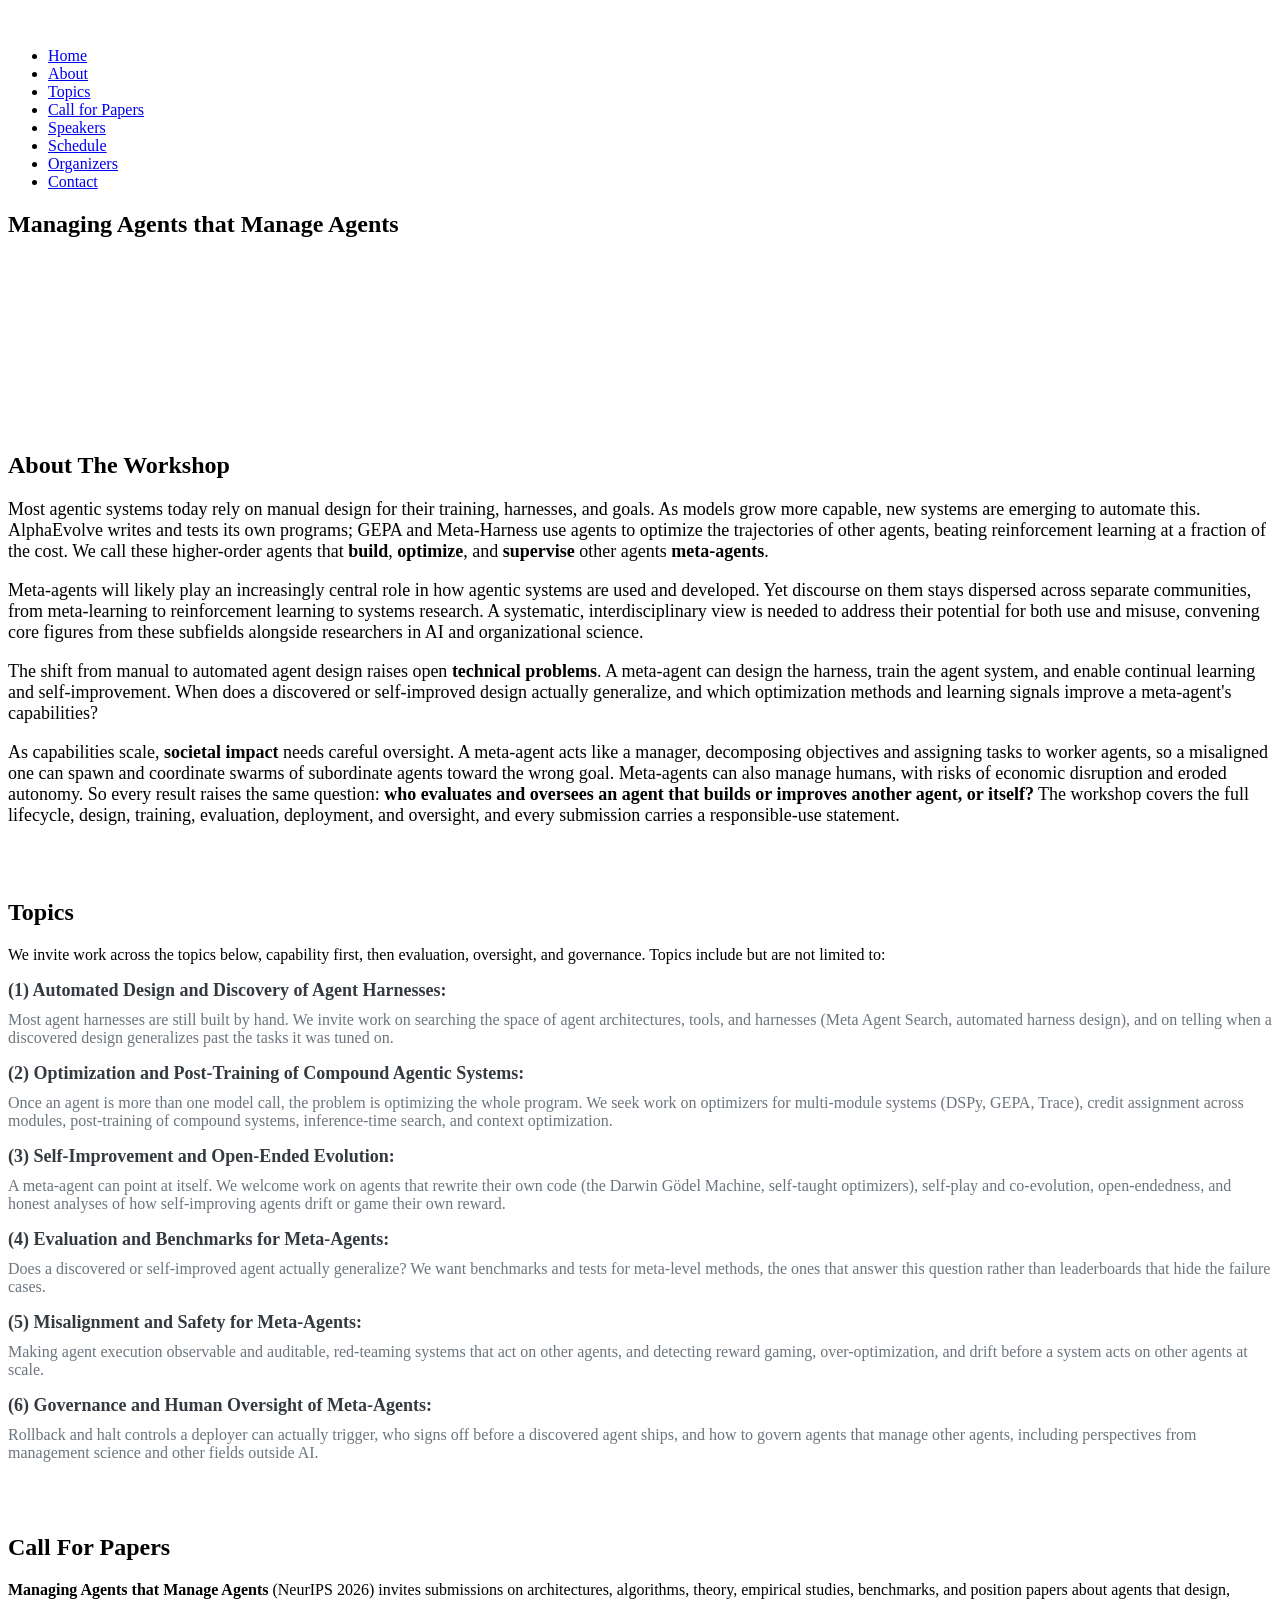
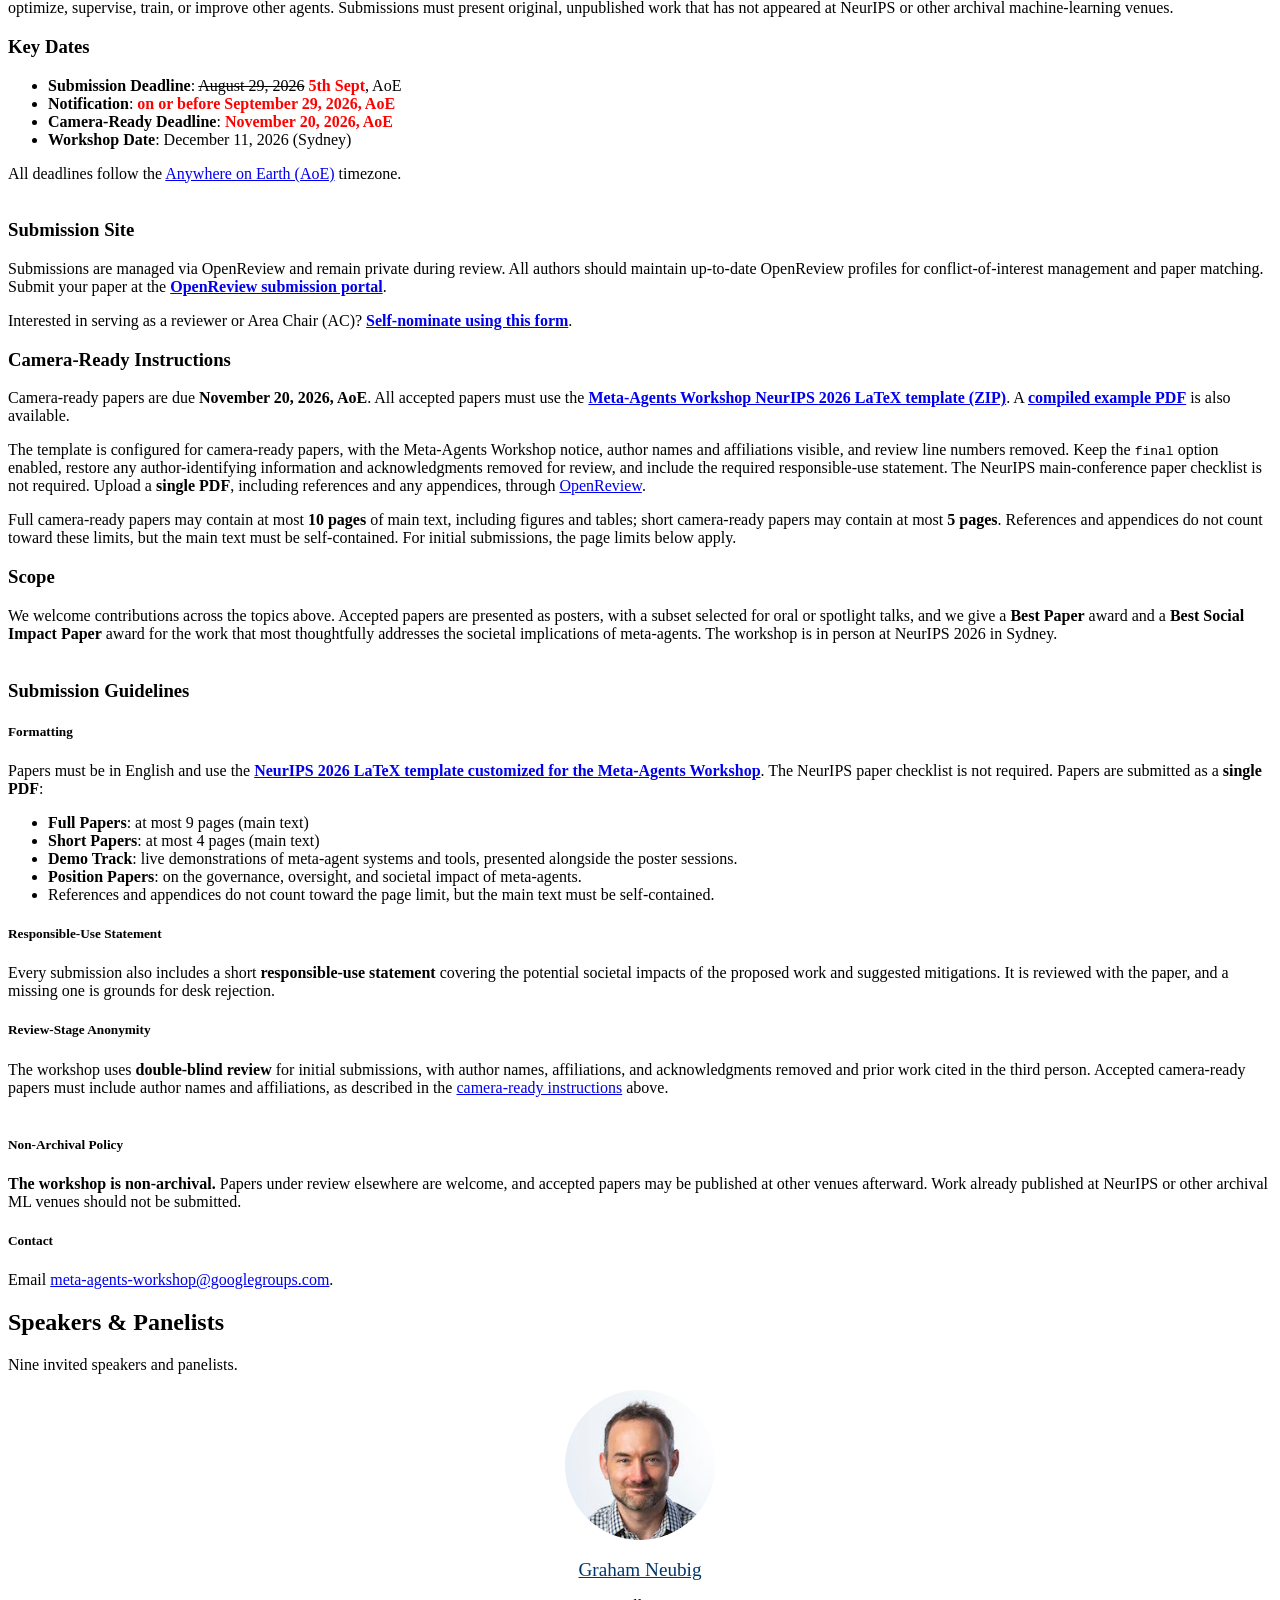
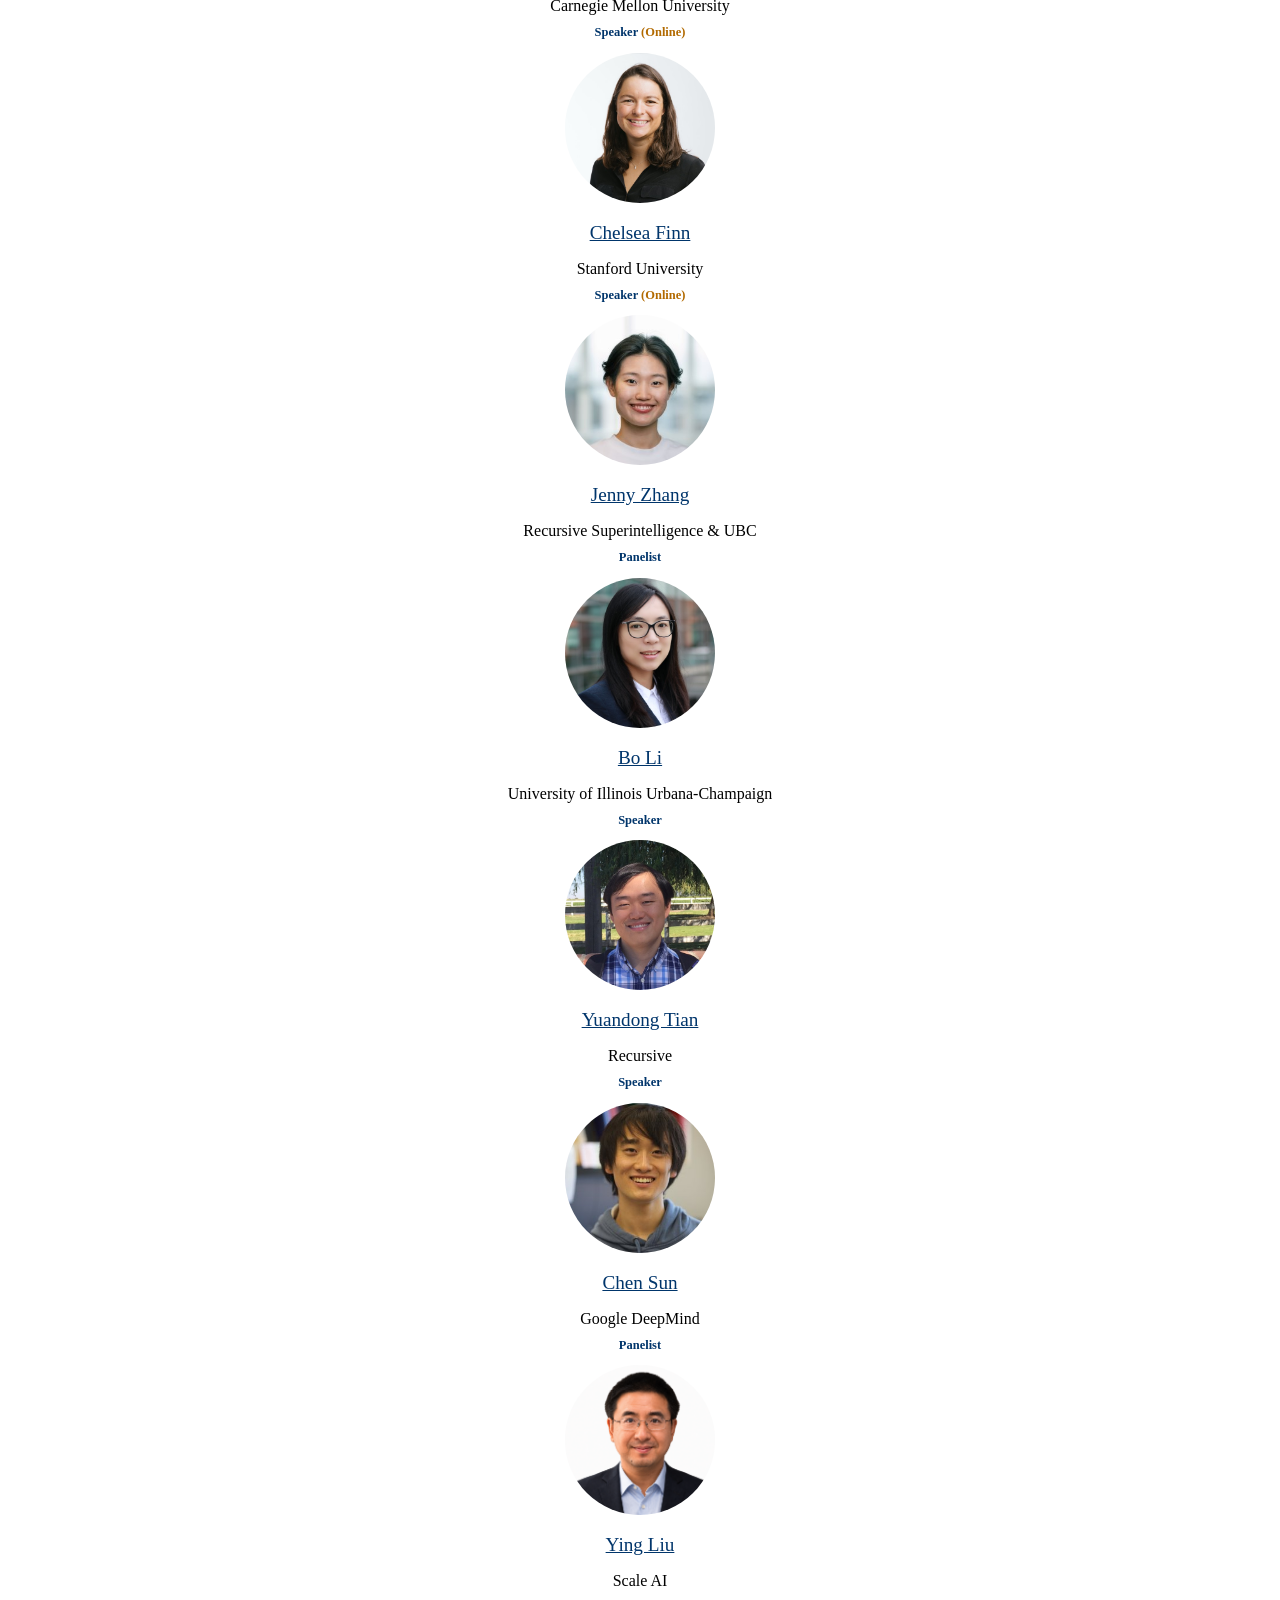
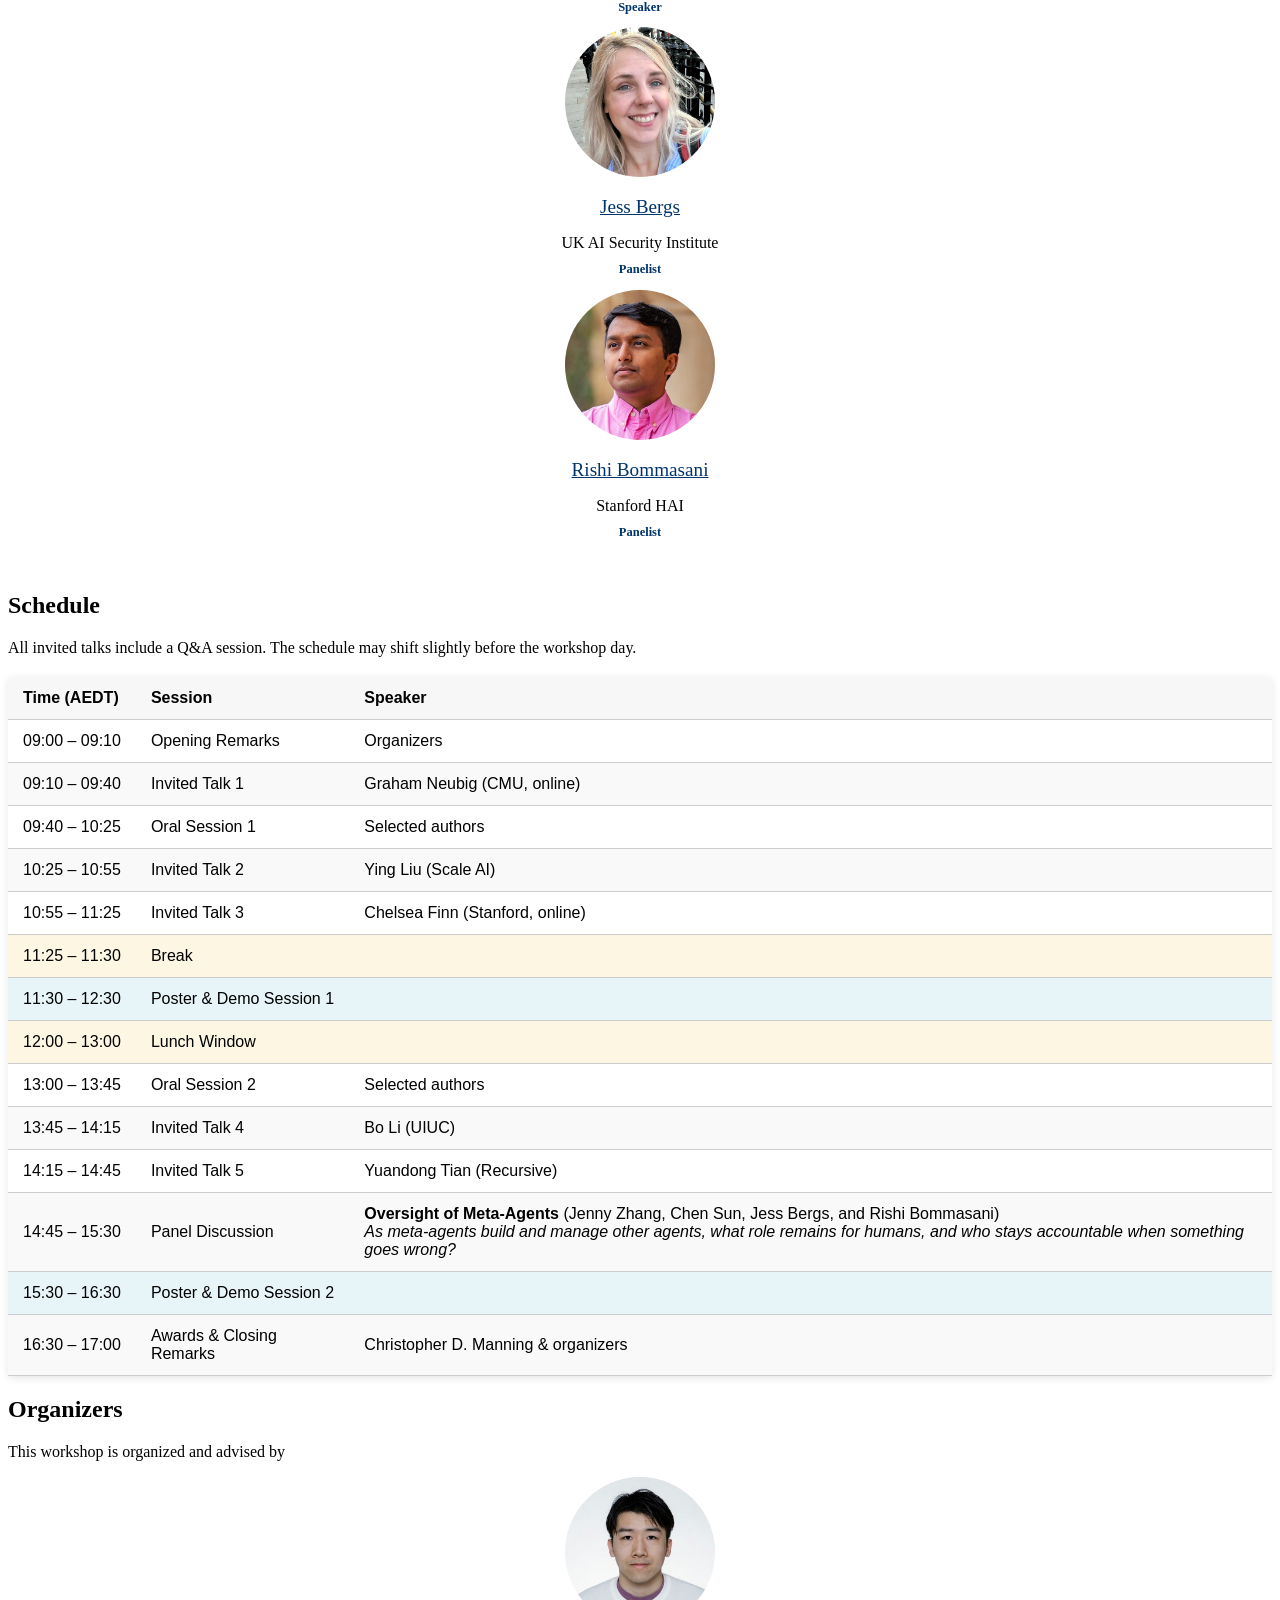
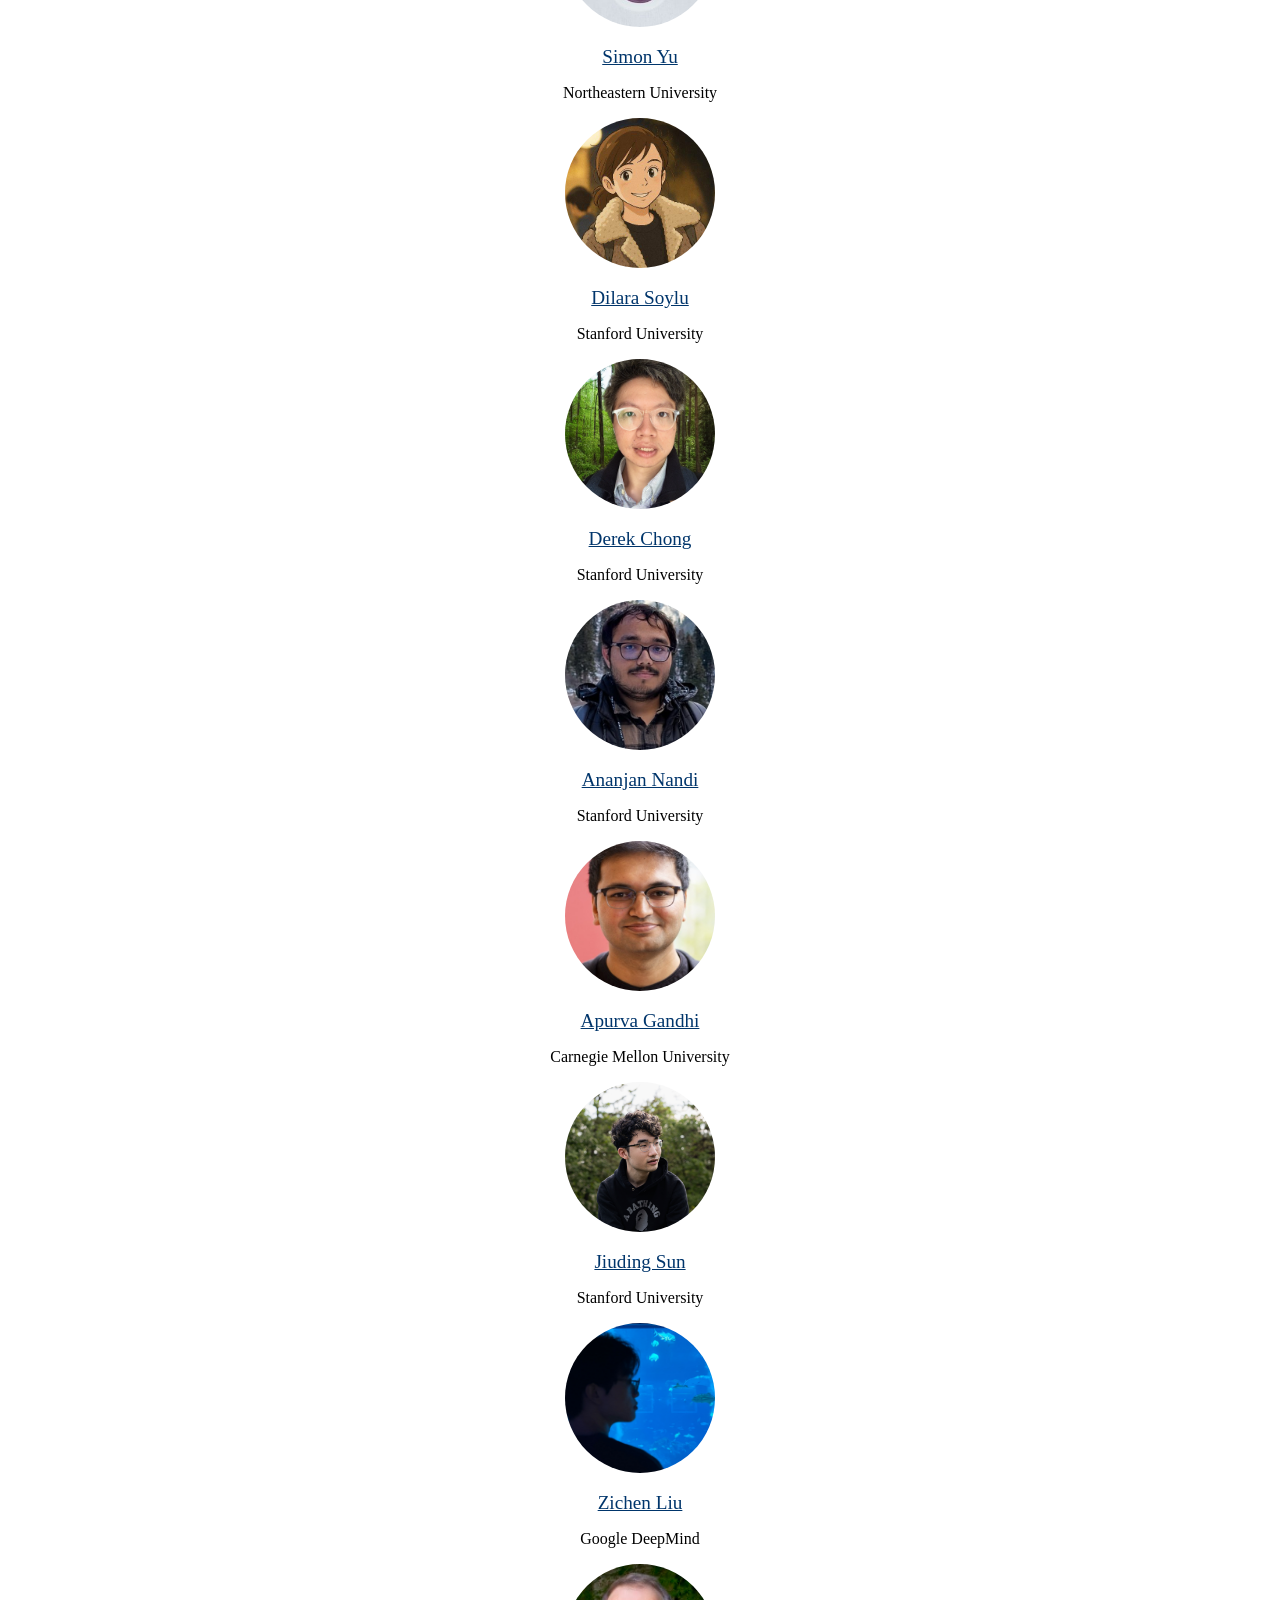
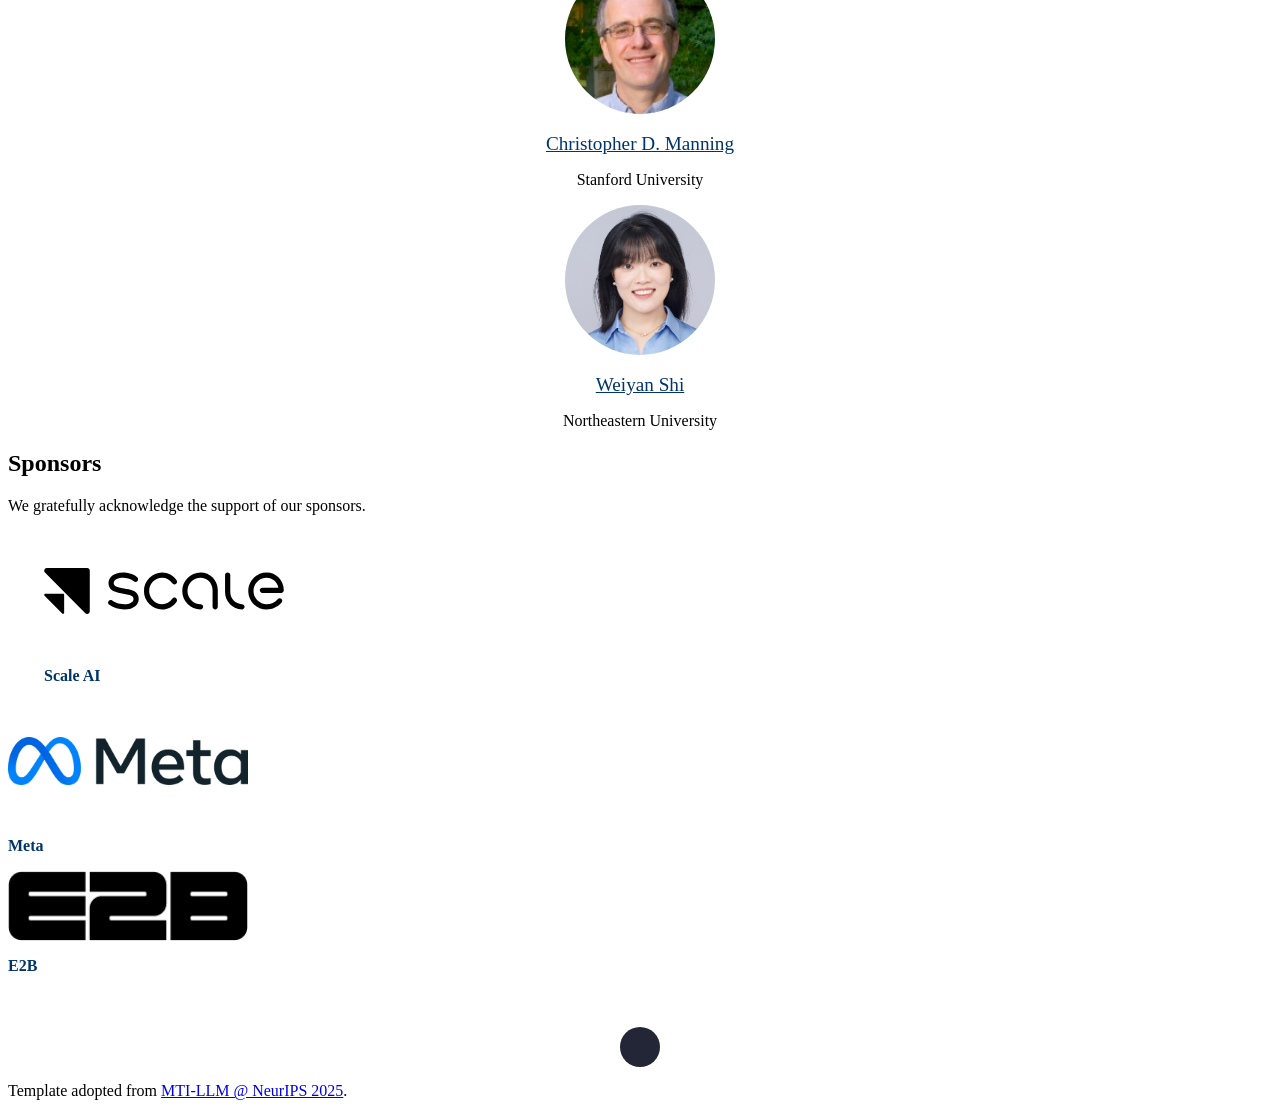
==== commit e99ad346: "Match speaker role labels to the final program Finn and Bo Li are speakers only, Jenny Zhang is a pa" ====
--- a/index.html
+++ b/index.html
@@ -1,571 +1,546 @@
 <!DOCTYPE html>
 <html lang="en">
+
 <head>
-  <meta charset="UTF-8" />
-  <meta name="viewport" content="width=device-width, initial-scale=1.0" />
-  <title>Managing Agents that Manage Agents · NeurIPS 2026 Workshop</title>
-  <meta name="description" content="A NeurIPS 2026 workshop on the responsible use of meta-agents: higher-order agents that build, optimize, and supervise other agents. Sydney, Australia, Dec 11-12, 2026. Submissions due Aug 29, 2026." />
-  <meta name="keywords" content="meta-agents, agentic AI, automated agent design, self-improvement, compound AI systems, meta-learning, NeurIPS 2026" />
-  <meta property="og:type" content="website" />
-  <meta property="og:title" content="Managing Agents that Manage Agents · NeurIPS 2026 Workshop" />
-  <meta property="og:description" content="A NeurIPS 2026 workshop on the responsible use of meta-agents. Sydney, Australia, Dec 11-12, 2026. Submissions due Aug 29, 2026." />
-  <meta property="og:image" content="https://meta-agents-workshop.github.io/assets/social-card.png" />
-  <meta name="twitter:card" content="summary_large_image" />
-  <meta name="twitter:title" content="Managing Agents that Manage Agents · NeurIPS 2026 Workshop" />
-  <meta name="twitter:description" content="A NeurIPS 2026 workshop on the responsible use of meta-agents. Sydney, Australia, Dec 11-12, 2026." />
-  <meta name="twitter:image" content="https://meta-agents-workshop.github.io/assets/social-card.png" />
-  <link rel="icon" type="image/png" sizes="32x32" href="assets/fav-32.png" />
-  <link rel="icon" type="image/svg+xml" href="data:image/svg+xml,%3Csvg xmlns='http://www.w3.org/2000/svg' viewBox='0 0 100 100'%3E%3Ctext y='0.9em' font-size='90'%3E%F0%9F%A4%96%3C/text%3E%3C/svg%3E" />
-  <link rel="apple-touch-icon" href="assets/fav-180.png" />
-  <link rel="preconnect" href="https://fonts.googleapis.com" />
-  <link rel="preconnect" href="https://fonts.gstatic.com" crossorigin />
-  <link href="https://fonts.googleapis.com/css2?family=Space+Grotesk:wght@500;600;700&family=Inter:wght@400;500;600&display=swap" rel="stylesheet" />
+  <meta charset="utf-8">
+  <meta content="width=device-width, initial-scale=1.0" name="viewport">
+
+  <title>Managing Agents that Manage Agents: Workshop on Responsible Use of Meta-Agents (NeurIPS 2026)</title>
+  <meta content="A NeurIPS 2026 workshop on meta-agents: how to responsibly build, optimize, train, and oversee self-improving agents that act on other agents." name="description">
+  <meta content="meta-agents, agentic AI, automated agent design, self-improvement, compound AI systems, meta-learning, NeurIPS 2026" name="keywords">
+
+
+  <link href="assets/img/meta-agents-logo.jpg" rel="icon" type="image/jpeg">
+  <link href="assets/img/meta-agents-logo.jpg" rel="apple-touch-icon">
+
+  <link href="https://fonts.googleapis.com/css?family=Open+Sans:300,300i,400,400i,700,700i|Raleway:300,400,500,700,800" rel="stylesheet">
+
+  <link href="assets/vendor/aos/aos.css" rel="stylesheet">
+  <link href="assets/vendor/bootstrap/css/bootstrap.min.css" rel="stylesheet">
+  <link href="assets/vendor/bootstrap-icons/bootstrap-icons.css" rel="stylesheet">
+  <link href="assets/vendor/glightbox/css/glightbox.min.css" rel="stylesheet">
+  <link href="assets/vendor/swiper/swiper-bundle.min.css" rel="stylesheet">
+
+  <link href="assets/css/style.css" rel="stylesheet">
+
   <style>
-    :root {
-      --paper: #f6f3ec; --ink: #24283a; --soft: #5d6072; --line: #e3ded1;
-      --night: #10182e; --indigo: #2e3a86; --ember: #b7521e; --gold: #e3a75c;
-      --maxw: 1060px;
-      --disp: 'Space Grotesk', sans-serif; --sans: 'Inter', sans-serif;
-    }
-    *, *::before, *::after { box-sizing: border-box; }
-    html { scroll-behavior: smooth; }
-    body { margin: 0; font-family: var(--sans); color: var(--ink); background: var(--paper); line-height: 1.68; -webkit-font-smoothing: antialiased; }
-    a { color: var(--indigo); text-decoration: none; }
-    a:hover { text-decoration: underline; }
-    .wrap { max-width: var(--maxw); margin: 0 auto; padding: 0 28px; }
-
-    /*
-      HERO. Currently a hand-built CSS placeholder (dusk gradient + inline SVG
-      constellation). When the commissioned illustration arrives, replace the
-      two gradient layers below with:
-        background: url(assets/hero.png) center bottom / cover no-repeat;
-      keep the last gradient stop of the art converging to var(--night) at the
-      bottom edge so the Overview section continues the image invisibly,
-      then delete the .hero-placeholder-art block.
-    */
-    .hero {
-      position: relative;
-      height: 100vh; height: 100svh;
-      min-height: 580px;
-      background:
-        radial-gradient(120% 90% at 76% 26%, rgba(255,213,166,0.38) 0%, rgba(255,213,166,0) 55%),
-        linear-gradient(180deg, #a9bade 0%, #c6c2e1 34%, #e8cdb2 58%, #a97e74 77%, #46406a 90%, #10182e 100%);
-      overflow: hidden;
-    }
-    .hero-placeholder-art {
-      position: absolute; z-index: 1;
-      right: 5%; bottom: 4%;
-      width: min(24vw, 320px); height: auto;
-      color: rgba(233, 226, 244, 0.34);
-      pointer-events: none;
-    }
-    .hero-inner {
-      position: relative; z-index: 2; max-width: 1180px; margin: 0 auto; padding: 12vh 28px 0; padding-top: 12svh;
-      height: 100%; display: flex; flex-direction: column; justify-content: flex-start;
-      align-items: center; text-align: center;
-    }
-    .h-card { max-width: 780px; }
-    .h-chip {
-      display: inline-block; font-family: var(--disp); font-weight: 600; font-size: 0.92rem;
-      letter-spacing: 0.04em; background: var(--indigo); color: #fff;
-      padding: 6px 20px; border-radius: 999px; margin-bottom: 24px;
-    }
-    .hero h1 {
-      font-family: var(--disp); font-weight: 700; font-size: clamp(2.5rem, 4.9vw, 4.1rem);
-      line-height: 1.04; margin: 0 0 14px; color: var(--indigo);
-      text-shadow: 0 2px 18px rgba(246, 243, 236, 0.9);
-    }
-    .h-sub {
-      font-family: var(--disp); font-weight: 600; font-size: clamp(1.25rem, 2.2vw, 1.65rem);
-      color: var(--ember); margin: 0 0 22px; text-shadow: 0 2px 14px rgba(246, 243, 236, 0.85);
-    }
-    .h-lede {
-      font-size: 1.12rem; color: #2c3042; font-weight: 500; max-width: 590px;
-      text-shadow: 0 1px 12px rgba(246, 243, 236, 0.8); margin: 0 auto 28px;
-    }
-    .h-meta {
-      display: flex; flex-wrap: wrap; align-items: center; justify-content: center; gap: 10px 18px;
-      font-weight: 600; font-size: 1rem; margin: 0 0 26px;
-    }
-    .h-meta span { display: inline-flex; align-items: center; gap: 9px; color: #fdf8ee; text-shadow: 0 1px 10px rgba(16, 24, 46, 0.55); }
-    .h-meta svg { flex: none; color: var(--gold); filter: drop-shadow(0 1px 4px rgba(16, 24, 46, 0.45)); }
-    .h-actions { margin-bottom: 16px; }
-    .btn {
-      display: inline-block; font-family: var(--disp); font-weight: 600; font-size: 1.05rem;
-      padding: 13px 32px; border-radius: 999px; margin: 0 6px 10px; transition: transform .14s ease;
-    }
-    .btn:hover { transform: scale(1.05); text-decoration: none; }
-    .btn-e { background: var(--ember); color: #fff; box-shadow: 0 5px 0 #8a3d15; }
-    .btn-i { background: var(--indigo); color: #fff; box-shadow: 0 5px 0 #1f2a63; }
-    .h-deadline { font-weight: 600; font-size: 0.92rem; color: #d9d4e8; text-shadow: 0 1px 8px rgba(16, 24, 46, 0.55); margin: 0; }
-    .scroll-cue {
-      position: absolute; z-index: 3; left: 50%; bottom: 18px; transform: translateX(-50%);
-      color: #ece5d8; opacity: 0.92;
-      animation: cue-bob 1.7s ease-in-out infinite;
-    }
-    @keyframes cue-bob {
-      0%, 100% { transform: translateX(-50%) translateY(0); }
-      50% { transform: translateX(-50%) translateY(9px); }
-    }
-    @media (max-width: 880px) {
-      /* Movie-poster treatment: tinted scrim, light text, centered. */
-      .hero { height: auto; min-height: 100svh; padding: 84px 0; }
-      .hero::before {
-        content: ""; position: absolute; inset: 0; z-index: 1;
-        background: linear-gradient(180deg, rgba(16,24,46,0.52) 0%, rgba(16,24,46,0.38) 45%, rgba(16,24,46,0.66) 100%);
+    .schedule-table {
+      width: 100%;
+      border-collapse: collapse;
+      background: #fff;
+      font-family: Arial, sans-serif;
+      box-shadow: 0 2px 8px rgba(0, 0, 0, 0.1);
+      margin: 20px 0;
+    }
+    .schedule-table th,
+    .schedule-table td {
+      padding: 12px 15px;
+      border-bottom: 1px solid #ccc;
+      text-align: left;
+    }
+    .schedule-table th {
+      background-color: #f7f7f7;
+      font-weight: bold;
+    }
+    .schedule-table tbody tr:nth-child(even) {
+      background-color: #f9f9f9;
+    }
+    .schedule-table tbody tr:hover {
+      background-color: #f1f1f1;
+    }
+    @media (max-width: 768px) {
+      .schedule-table th,
+      .schedule-table td {
+        padding: 10px;
       }
-      .hero-placeholder-art { right: 4%; bottom: 2%; width: 46vw; color: rgba(246,243,236,0.2); }
-      .hero-inner { padding-top: 0; }
-      .hero h1 { color: #f3efe4; text-shadow: 0 2px 16px rgba(16, 24, 46, 0.85); }
-      .h-sub { color: var(--gold); text-shadow: 0 2px 12px rgba(16, 24, 46, 0.85); }
-      .h-lede { color: #e6e2ee; text-shadow: 0 1px 10px rgba(16, 24, 46, 0.7); }
-    }
-
-    section { padding: 60px 0; }
-    .night { background: var(--night); color: #d5d3e2; }
-    .night section { padding: 44px 0; }
-    .night .stitle { color: #f1eee2; }
-    .night .ov { color: #cfcde0; }
-    .night a { color: #a3b2ea; }
-    .dawn {
-      height: 320px;
-      background: linear-gradient(180deg, #10182e 0%, #2c3157 32%, #7d6390 56%, #d8a988 76%, #efe0c8 90%, var(--paper) 100%);
-    }
-    section.tinted {
-      background: linear-gradient(180deg, rgba(238,231,214,0) 0%, #eee7d6 22%, #eee7d6 78%, rgba(238,231,214,0) 100%);
-      padding: 86px 0;
-    }
-    .reveal { opacity: 0; transform: translateY(26px); transition: opacity .7s ease, transform .7s ease; }
-    .reveal.on { opacity: 1; transform: none; }
-    @media (prefers-reduced-motion: reduce) {
-      html { scroll-behavior: auto; }
-      .reveal { opacity: 1; transform: none; transition: none; }
-      .scroll-cue { animation: none; }
-    }
-    .stitle { font-family: var(--disp); font-weight: 700; font-size: clamp(1.9rem, 3.4vw, 2.5rem); text-align: center; margin: 0 0 10px; color: var(--ink); }
-    .divider { display: block; width: 170px; margin: 0 auto 38px; height: auto; opacity: 0.9; }
-    .ov { font-size: 1.05rem; margin: 0 0 20px; }
-    .hl {
-      padding: 1px 8px; border: 1.5px solid var(--ember); border-radius: 9px;
-      box-decoration-break: clone; -webkit-box-decoration-break: clone;
-    }
-    .night .hl { color: #f2d9c2; }
-    .narrow { max-width: 780px; margin: 0 auto; text-align: left; }
-    .c-h3 { margin: 38px 0 10px; font-size: 1.35rem; font-weight: 600; font-family: var(--disp); }
-    .c-h4 { margin: 24px 0 4px; font-size: 1rem; font-weight: 700; color: var(--indigo); }
-    .c-p { margin: 6px 0 14px; }
-    .c-topic { margin: 4px 0 16px; color: #494d60; }
-    .c-guide { list-style: none; padding: 0; margin: 8px 0 20px; }
-    .c-guide li { padding: 9px 0; border-bottom: 1px solid var(--line); }
-    .people { display: flex; flex-wrap: wrap; gap: 26px 24px; justify-content: center; margin-top: 36px; }
-    .person { width: 232px; text-align: center; }
-    .avatar { width: 118px; height: 118px; border-radius: 50%; object-fit: cover; margin-bottom: 12px; border: 3px solid var(--indigo); }
-    .p-name { font-weight: 700; font-family: var(--disp); font-size: 1.06rem; }
-    .p-name a { color: inherit; }
-    .p-affil { font-size: 0.86rem; color: var(--soft); }
-    .p-bio { font-size: 0.84rem; color: var(--soft); line-height: 1.5; margin: 8px 0 0; }
-    #speakers .narrow { max-width: 1040px; }
-    #speakers .person {
-      width: 240px; padding: 24px 16px 20px;
-      background: rgba(255, 255, 255, 0.055); border: 1px solid rgba(255, 255, 255, 0.14); border-radius: 18px;
-    }
-    #speakers .avatar { width: 124px; height: 124px; border: 3px solid var(--gold); box-shadow: 0 0 0 6px rgba(227, 167, 92, 0.12); }
-    #speakers .p-name { color: #f1eee2; }
-    #speakers .p-name a { color: inherit; }
-    #speakers .p-affil, #speakers .p-bio { color: #a9a4c4; }
-    .p-role { font-family: var(--disp); font-weight: 600; font-size: 0.76rem; letter-spacing: 0.05em; text-transform: uppercase; color: var(--gold); margin-top: 4px; }
-    .p-tent { color: #cf9576; }
-    .c-note { font-style: italic; font-size: 0.9rem; color: var(--soft); margin-top: 16px; text-align: center; }
-    .c-center { text-align: center; }
-    #organizers .narrow { max-width: 1040px; }
-
-    .dates-list { max-width: 600px; margin: 0 auto; }
-    .dates-list li { display: flex; justify-content: space-between; gap: 16px; font-weight: 600; }
-    .dates-list .d-val { color: var(--ember); font-family: var(--disp); text-align: right; }
-
-    .sched-scroll { overflow-x: auto; margin-top: 8px; }
-    .sched { width: 100%; min-width: 640px; border-collapse: collapse; font-size: 0.95rem; }
-    .sched th {
-      font-family: var(--disp); font-weight: 600; text-align: left; padding: 10px 14px;
-      border-bottom: 2px solid var(--ink); white-space: nowrap;
-    }
-    .sched td { padding: 10px 14px; border-bottom: 1px solid var(--line); vertical-align: top; }
-    .sched td.time { white-space: nowrap; font-weight: 600; color: var(--indigo); }
-    .sched .poster-row td { background: #e7ebf6; }
-    .sched .break-row td { background: #f2e8d2; }
-
-    .sponsor-block { margin-top: 64px; text-align: center; }
-    .sponsor-block h3 { font-family: var(--disp); font-weight: 600; font-size: 1.15rem; margin: 0 0 18px; color: var(--soft); }
-    .sponsor-block img { height: 74px; width: auto; }
-
-    .finale-sec { height: 170vh; height: 170svh; position: relative; background: var(--paper); }
-    .finale-pin {
-      position: sticky; top: 22vh; top: 22svh; height: 56vh; height: 56svh; overflow: hidden;
-      display: flex; flex-direction: column; justify-content: center;
-    }
-    .finale-wrap { max-width: 1100px; margin: 0 auto; padding: 0 24px; text-align: center; width: 100%; }
-    .finale-svg { width: 100%; height: auto; display: block; overflow: visible; }
-    .finale-svg path { fill: none; stroke: var(--ink); stroke-width: 1.5; stroke-linecap: round; stroke-linejoin: round; opacity: 0.88; }
-    .finale-cap { font-family: var(--disp); font-weight: 600; font-size: 1.12rem; color: var(--soft); margin: 16px 0 0; }
-
-    footer.foot { background: #273272; color: #dcd8ec; text-align: center; padding: 54px 24px; }
-    footer.foot .t { font-family: var(--disp); font-weight: 700; font-size: 1.5rem; color: #fff; }
-    footer.foot .s { font-size: 0.9rem; margin-top: 8px; color: #b9b3d9; }
-    footer.foot .reach { font-size: 0.95rem; color: #cdc7e4; margin: 26px auto 4px; line-height: 1.9; }
-    footer.foot .reach a, footer.foot .soc a { color: var(--gold); font-weight: 700; }
-    footer.foot .soc { font-size: 0.9rem; color: #b9b3d9; margin: 4px 0 0; }
+    }
+    #organizers .speaker img,
+    #speakers .speaker img,
+    #panelists .speaker img {
+      width: 150px;
+      height: 150px;
+      object-fit: cover;
+      border-radius: 50%;
+      margin-bottom: 15px;
+    }
+    #sponsors .speaker img {
+      width: 300px;
+      height: auto;
+      object-fit: contain;
+      margin-bottom: 15px;
+    }
   </style>
 </head>
+
 <body>
-  <section class="hero">
-    <!-- Placeholder art: a constellation org-chart of agents managing agents.
-         Swapped out when the commissioned hero illustration lands. -->
-    <svg class="hero-placeholder-art" viewBox="0 0 460 420" fill="none" stroke="currentColor" stroke-width="1.6" stroke-linecap="round" aria-hidden="true">
-      <circle cx="230" cy="60" r="34" />
-      <circle cx="230" cy="60" r="22" stroke-dasharray="4 6" />
-      <circle cx="230" cy="52" r="5" />
-      <path d="M 218 70 Q 230 80 242 70" />
-      <path d="M 230 94 L 230 130 M 230 130 L 90 170 M 230 130 L 230 170 M 230 130 L 370 170" />
-      <circle cx="90" cy="196" r="26" />
-      <circle cx="90" cy="190" r="4" />
-      <path d="M 81 203 Q 90 210 99 203" />
-      <circle cx="230" cy="196" r="26" />
-      <circle cx="230" cy="190" r="4" />
-      <path d="M 221 203 Q 230 210 239 203" />
-      <circle cx="370" cy="196" r="26" />
-      <circle cx="370" cy="190" r="4" />
-      <path d="M 361 203 Q 370 210 379 203" />
-      <path d="M 90 222 L 90 254 M 90 254 L 48 286 M 90 254 L 132 286" />
-      <path d="M 230 222 L 230 254 M 230 254 L 188 286 M 230 254 L 272 286" />
-      <path d="M 370 222 L 370 254 M 370 254 L 328 286 M 370 254 L 412 286" />
-      <circle cx="48" cy="304" r="17" /><circle cx="132" cy="304" r="17" />
-      <circle cx="188" cy="304" r="17" /><circle cx="272" cy="304" r="17" />
-      <circle cx="328" cy="304" r="17" /><circle cx="412" cy="304" r="17" />
-      <path d="M 48 300 a 2 2 0 1 0 0.1 0 M 132 300 a 2 2 0 1 0 0.1 0 M 188 300 a 2 2 0 1 0 0.1 0 M 272 300 a 2 2 0 1 0 0.1 0 M 328 300 a 2 2 0 1 0 0.1 0 M 412 300 a 2 2 0 1 0 0.1 0" />
-      <path d="M 20 368 L 440 368" stroke-dasharray="2 8" />
-    </svg>
-    <div class="hero-inner">
-      <div class="h-card">
-        <span class="h-chip">NeurIPS 2026 Workshop</span>
-        <h1>Managing Agents<br />that Manage Agents</h1>
-        <p class="h-sub">Workshop on Responsible Use of Meta-Agents</p>
-        <p class="h-lede">Meta-agents are increasingly used to train, manage, and supervise other agents, and even people. How do we ensure this capability develops responsibly?</p>
-        <p class="h-meta">
-          <span><svg width="18" height="18" viewBox="0 0 24 24" fill="none" stroke="currentColor" stroke-width="2.2" stroke-linecap="round" stroke-linejoin="round" aria-hidden="true"><rect x="3" y="5" width="18" height="16" rx="2.5"/><path d="M8 3v4M16 3v4M3 10h18"/></svg>December 11-12, 2026</span>
-          <span><svg width="18" height="18" viewBox="0 0 24 24" fill="none" stroke="currentColor" stroke-width="2.2" stroke-linecap="round" stroke-linejoin="round" aria-hidden="true"><path d="M12 21s-7-5.5-7-11a7 7 0 0 1 14 0c0 5.5-7 11-7 11z"/><circle cx="12" cy="10" r="2.6"/></svg>Sydney, Australia</span>
-        </p>
-        <div class="h-actions">
-          <a class="btn btn-e" href="#cfp">Call for Papers</a>
-          <a class="btn btn-i" href="https://openreview.net/group?id=NeurIPS.cc/2026/Workshop/Meta-Agents" target="_blank" rel="noopener">Submit on OpenReview</a>
-        </div>
-        <p class="h-deadline">Submissions due August 29, 2026 (AoE)</p>
-      </div>
+
+  <header id="header" class="d-flex align-items-center">
+    <div class="container-fluid container-xxl d-flex align-items-center">
+
+      <div id="logo" class="me-auto">
+        <a href="index.html" class="scrollto" style="font-weight: 800; font-size: 1.25em; color: #fff; text-decoration: none;">Managing Agents that Manage Agents</a>
+      </div>
+
+      <nav id="navbar" class="navbar order-last order-lg-0">
+        <ul>
+          <li><a class="nav-link scrollto active" href="#hero">Home</a></li>
+          <li><a class="nav-link scrollto" href="#about">About</a></li>
+          <li><a class="nav-link scrollto" href="#topic">Topics</a></li>
+          <li><a class="nav-link scrollto" href="#cfp">Call for Papers</a></li>
+          <li><a class="nav-link scrollto" href="#speakers">Speakers</a></li>
+          <li><a class="nav-link scrollto" href="#schedule">Schedule</a></li>
+          <li><a class="nav-link scrollto" href="#organizers">Organizers</a></li>
+          <li><a class="nav-link scrollto" href="mailto:meta-agents-workshop@googlegroups.com">Contact</a></li>
+        </ul>
+        <i class="bi bi-list mobile-nav-toggle"></i>
+      </nav>
+
     </div>
-    <a class="scroll-cue" href="#about" aria-label="Scroll to overview">
-      <svg width="34" height="20" viewBox="0 0 34 20" fill="none" aria-hidden="true"><path d="M3 3 L17 16 L31 3" stroke="currentColor" stroke-width="4" stroke-linecap="round" stroke-linejoin="round"/></svg>
-    </a>
-  </section>
-
-  <div class="night">
-  <section id="about">
-    <div class="wrap reveal">
-      <h2 class="stitle">Overview</h2>
-      <svg class="divider" viewBox="0 0 170 22" aria-hidden="true"><g fill="none" stroke-linecap="round"><circle cx="85" cy="11" r="7" fill="none" stroke="#e3a75c" stroke-width="2.2"/><circle cx="85" cy="11" r="2.6" fill="#e3a75c" stroke="none"/><path d="M 20 11 L 70 11 M 100 11 L 150 11" stroke="#6b79c9" stroke-width="2.2" stroke-dasharray="1 8"/><path d="M 20 7 L 20 15 M 150 7 L 150 15" stroke="#6b79c9" stroke-width="2.2"/></g></svg>
-      <div class="narrow">
-        <p class="ov">Most agentic systems today rely on manual design for their training, harnesses, and goals. As models grow more capable, new systems are emerging to automate this. AlphaEvolve writes and tests its own programs; GEPA and Meta-Harness use agents to optimize the trajectories of other agents, beating reinforcement learning at a fraction of the cost. We call these higher-order agents that build, optimize, and supervise other agents <span class="hl">meta-agents</span>.</p>
-        <p class="ov">Meta-agents will likely play an increasingly central role in how agentic systems are used and developed. Yet discourse on them stays dispersed across separate communities, from meta-learning to reinforcement learning to systems research. A systematic, interdisciplinary view is needed to address their potential for both use and misuse, convening core figures from these subfields alongside researchers in AI and organizational science.</p>
-        <p class="ov">The shift from manual to automated agent design raises open <span class="hl">technical problems</span>. A meta-agent can design the harness, train the agent system, and enable continual learning and self-improvement. When does a discovered or self-improved design actually generalize, and which optimization methods and learning signals improve a meta-agent's capabilities?</p>
-        <p class="ov">As capabilities scale, societal impact needs careful oversight. A meta-agent acts like a manager, decomposing objectives and assigning tasks to worker agents, so a misaligned one can spawn and coordinate swarms of subordinate agents toward the wrong goal. Meta-agents can also manage humans, with risks of economic disruption and eroded autonomy. So every result raises the same question: <span class="hl">who evaluates and oversees an agent that builds or improves another agent, or itself?</span> The workshop covers the full lifecycle, design, training, evaluation, deployment, and oversight, and every submission carries a responsible-use statement.</p>
+  </header>
+
+  <section id="hero">
+    <div class="hero-container" data-aos="zoom-in" data-aos-delay="200">
+      <h1 class="mb-4 pb-0" style="text-transform: none;">
+        Managing Agents that Manage Agents<br>
+      </h1>
+      <h2 class="mb-4 pb-0" style="text-transform: none; color: white; font-size: 1.3em;">
+        Workshop on Responsible Use of Meta-Agents
+      </h2>
+      <h2 class="mb-4 pb-0" style="text-transform: none; color: white;">
+        NeurIPS 2026 &middot; December 11, 2026 &middot; Sydney, Australia
+      </h2>
+
+      <div class="social-links" style="margin-top: 25px;">
+        <div style="margin-bottom: 20px; color: white; font-size: 1.2em;">
+          Meta-agents are increasingly used to train, manage, and supervise other agents, and even people. How do we ensure this capability develops responsibly?
+        </div>
+        <a href="https://x.com/MetaAgentWkshop" target="_blank" rel="noopener noreferrer" title="Follow @MetaAgentWkshop on X" style="display: inline-flex; align-items: center; gap: 8px; padding: 8px 18px; border: 1px solid rgba(255,255,255,0.5); border-radius: 30px; color: #fff; text-decoration: none; font-weight: 600;">
+          <i class="bi bi-twitter-x"></i> Follow @MetaAgentWkshop
+        </a>
       </div>
     </div>
   </section>
 
-  <section id="speakers">
-    <div class="wrap reveal">
-      <h2 class="stitle">Speakers &amp; Panelists</h2>
-      <svg class="divider" viewBox="0 0 170 22" aria-hidden="true"><g fill="none" stroke-linecap="round"><circle cx="85" cy="11" r="7" fill="none" stroke="#e3a75c" stroke-width="2.2"/><circle cx="85" cy="11" r="2.6" fill="#e3a75c" stroke="none"/><path d="M 20 11 L 70 11 M 100 11 L 150 11" stroke="#6b79c9" stroke-width="2.2" stroke-dasharray="1 8"/><path d="M 20 7 L 20 15 M 150 7 L 150 15" stroke="#6b79c9" stroke-width="2.2"/></g></svg>
-      <div class="narrow">
-        <div class="people">
-          <div class="person"><img class="avatar" src="assets/img/speakers/graham_neubig.jpg" alt="Graham Neubig" /><div class="p-name"><a href="https://www.phontron.com/" target="_blank" rel="noopener">Graham Neubig</a></div><div class="p-affil">Carnegie Mellon University</div><div class="p-role">Speaker <span class="p-tent">(Online)</span></div></div>
-          <div class="person"><img class="avatar" src="assets/img/speakers/finn.jpg" alt="Chelsea Finn" /><div class="p-name"><a href="https://ai.stanford.edu/~cbfinn/" target="_blank" rel="noopener">Chelsea Finn</a></div><div class="p-affil">Stanford University</div><div class="p-role">Speaker &amp; Panelist <span class="p-tent">(Online)</span></div></div>
-          <div class="person"><img class="avatar" src="assets/img/speakers/jenny_zhang.jpg" alt="Jenny Zhang" /><div class="p-name"><a href="https://www.jennyzhangzt.com/" target="_blank" rel="noopener">Jenny Zhang</a></div><div class="p-affil">Recursive Superintelligence &amp; UBC</div><div class="p-role">Speaker</div></div>
-          <div class="person"><img class="avatar" src="assets/img/speakers/bo_li.jpg" alt="Bo Li" /><div class="p-name"><a href="https://aisecure.github.io/" target="_blank" rel="noopener">Bo Li</a></div><div class="p-affil">University of Illinois Urbana-Champaign</div><div class="p-role">Speaker &amp; Panelist</div></div>
-          <div class="person"><img class="avatar" src="assets/img/speakers/yuandong_tian.jpg" alt="Yuandong Tian" /><div class="p-name"><a href="https://yuandong-tian.com/" target="_blank" rel="noopener">Yuandong Tian</a></div><div class="p-affil">Recursive</div><div class="p-role">Panelist</div></div>
-          <div class="person"><img class="avatar" src="assets/img/speakers/chen_sun.jpg" alt="Chen Sun" /><div class="p-name"><a href="https://scholar.google.com/citations?user=Xvl3OLEAAAAJ&amp;hl=en" target="_blank" rel="noopener">Chen Sun</a></div><div class="p-affil">Google DeepMind</div><div class="p-role">Panelist</div></div>
-          <div class="person"><img class="avatar" src="assets/img/speakers/jess_bergs.jpg" alt="Jess Bergs" /><div class="p-name"><a href="https://www.jbergs.eu/" target="_blank" rel="noopener">Jess Bergs</a></div><div class="p-affil">UK AI Security Institute</div><div class="p-role">Panelist</div></div>
-          <div class="person"><img class="avatar" src="assets/img/speakers/rishi_bommasani.jpg" alt="Rishi Bommasani" /><div class="p-name"><a href="https://rishibommasani.github.io/" target="_blank" rel="noopener">Rishi Bommasani</a></div><div class="p-affil">Stanford HAI</div><div class="p-role">Panelist</div></div>
-        </div>
-
-      </div>
-    </div>
-  </section>
-  </div>
-
-  <div class="dawn"></div>
-
-  <section id="cfp">
-    <div class="wrap reveal">
-      <h2 class="stitle">Call for Papers</h2>
-      <svg class="divider" viewBox="0 0 170 22" aria-hidden="true"><g fill="none" stroke-linecap="round"><circle cx="85" cy="11" r="7" fill="none" stroke="#b7521e" stroke-width="2.2"/><circle cx="85" cy="11" r="2.6" fill="#b7521e" stroke="none"/><path d="M 20 11 L 70 11 M 100 11 L 150 11" stroke="#2e3a86" stroke-width="2.2" stroke-dasharray="1 8"/><path d="M 20 7 L 20 15 M 150 7 L 150 15" stroke="#2e3a86" stroke-width="2.2"/></g></svg>
-      <div class="narrow">
-        <p class="c-p"><strong>Managing Agents that Manage Agents</strong> (NeurIPS 2026) invites submissions on architectures, algorithms, theory, empirical studies, benchmarks, and position papers about agents that design, optimize, supervise, train, or improve other agents. Submissions must present original, unpublished work that has not appeared at NeurIPS or other archival machine-learning venues.</p>
-
-        <h3 class="c-h3">Topics of Interest</h3>
-        <p class="c-p">We invite work across the topics below, capability first, then evaluation, oversight, and governance. Topics include but are not limited to:</p>
-        <h4 class="c-h4">1. Automated Design and Discovery of Agent Harnesses</h4>
-        <p class="c-topic">Most agent harnesses are still built by hand. We invite work on searching the space of agent architectures, tools, and harnesses (Meta Agent Search, automated harness design), and on telling when a discovered design generalizes past the tasks it was tuned on.</p>
-        <h4 class="c-h4">2. Optimization and Post-Training of Compound Agentic Systems</h4>
-        <p class="c-topic">Once an agent is more than one model call, the problem is optimizing the whole program. We seek work on optimizers for multi-module systems (DSPy, GEPA, Trace), credit assignment across modules, post-training of compound systems, inference-time search, and context optimization.</p>
-        <h4 class="c-h4">3. Self-Improvement and Open-Ended Evolution</h4>
-        <p class="c-topic">A meta-agent can point at itself. We welcome work on agents that rewrite their own code (the Darwin G&ouml;del Machine, self-taught optimizers), self-play and co-evolution, open-endedness, and honest analyses of how self-improving agents drift or game their own reward.</p>
-        <h4 class="c-h4">4. Evaluation and Benchmarks for Meta-Agents</h4>
-        <p class="c-topic">Does a discovered or self-improved agent actually generalize? We want benchmarks and tests for meta-level methods, the ones that answer this question rather than leaderboards that hide the failure cases.</p>
-        <h4 class="c-h4">5. Misalignment and Safety for Meta-Agents</h4>
-        <p class="c-topic">Making agent execution observable and auditable, red-teaming systems that act on other agents, and detecting reward gaming, over-optimization, and drift before a system acts on other agents at scale.</p>
-        <h4 class="c-h4">6. Governance and Human Oversight of Meta-Agents</h4>
-        <p class="c-topic">Rollback and halt controls a deployer can actually trigger, who signs off before a discovered agent ships, and how to govern agents that manage other agents, including perspectives from management science and other fields outside AI.</p>
-
-        <h3 class="c-h3">Scope and Awards</h3>
-        <p class="c-p">Accepted papers are presented as posters, with a subset selected for oral or spotlight talks. We give a <strong>Best Paper</strong> award and a <strong>Best Social Impact Paper</strong> award for the work that most thoughtfully addresses the societal implications of meta-agents. The workshop is in person at NeurIPS 2026 in Sydney.</p>
-
-        <h3 class="c-h3">Submission Guidelines</h3>
-        <ul class="c-guide">
-          <li><strong>Format:</strong> Submissions must be in English and use the NeurIPS 2026 workshop LaTeX template, submitted as a single PDF. Full papers are at most 9 pages of main text; short papers at most 4 pages. References and appendices do not count toward the page limit, but the main text must be self-contained.</li>
-          <li><strong>Demo track:</strong> Live demonstrations of meta-agent systems and tools, presented alongside the poster sessions.</li>
-          <li><strong>Position papers:</strong> On the governance, oversight, and societal impact of meta-agents.</li>
-          <li><strong>Responsible-use statement:</strong> Every submission includes a short statement covering the potential societal impacts of the proposed work and suggested mitigations. It is reviewed with the paper, and a missing one is grounds for desk rejection.</li>
-          <li><strong>Anonymity:</strong> The workshop uses double-blind review. Submissions must be anonymized, with author names, affiliations, and acknowledgments removed and prior work cited in the third person.</li>
-          <li><strong>Non-archival:</strong> The workshop is non-archival. Papers under review elsewhere are welcome, and accepted papers may be published at other venues afterward. Work already published at NeurIPS or other archival ML venues should not be submitted.</li>
+  <main id="main">
+
+    <section id="about">
+      <div class="container position-relative" data-aos="fade-up">
+        <div class="row">
+          <div class="col-lg-12">
+            <h2>About The Workshop</h2>
+            <p style="font-size: 18px;">
+              Most agentic systems today rely on manual design for their training, harnesses, and goals. As models grow more capable, new systems are emerging to automate this. AlphaEvolve writes and tests its own programs; GEPA and Meta-Harness use agents to optimize the trajectories of other agents, beating reinforcement learning at a fraction of the cost. We call these higher-order agents that <b>build</b>, <b>optimize</b>, and <b>supervise</b> other agents <b>meta-agents</b>.
+            </p>
+            <p style="font-size: 18px;">
+              Meta-agents will likely play an increasingly central role in how agentic systems are used and developed. Yet discourse on them stays dispersed across separate communities, from meta-learning to reinforcement learning to systems research. A systematic, interdisciplinary view is needed to address their potential for both use and misuse, convening core figures from these subfields alongside researchers in AI and organizational science.
+            </p>
+            <p style="font-size: 18px;">
+              The shift from manual to automated agent design raises open <b>technical problems</b>. A meta-agent can design the harness, train the agent system, and enable continual learning and self-improvement. When does a discovered or self-improved design actually generalize, and which optimization methods and learning signals improve a meta-agent's capabilities?
+            </p>
+            <p style="font-size: 18px;">
+              As capabilities scale, <b>societal impact</b> needs careful oversight. A meta-agent acts like a manager, decomposing objectives and assigning tasks to worker agents, so a misaligned one can spawn and coordinate swarms of subordinate agents toward the wrong goal. Meta-agents can also manage humans, with risks of economic disruption and eroded autonomy. So every result raises the same question: <b>who evaluates and oversees an agent that builds or improves another agent, or itself?</b> The workshop covers the full lifecycle, design, training, evaluation, deployment, and oversight, and every submission carries a responsible-use statement.
+            </p>
+          </div>
+        </div>
+      </div>
+    </section>
+
+    <section id="topic" class="section-with-bg">
+      <br>
+      <br>
+      <div class="container" data-aos="fade-up">
+        <div class="section-header">
+          <h2>Topics</h2>
+          <p>We invite work across the topics below, capability first, then evaluation, oversight, and governance. Topics include but are not limited to:</p>
+        </div>
+        <section id="topics">
+          <div class="container">
+            <div class="row mb-4">
+              <div class="col-12">
+                <div class="topic-panel interactive-panel p-4 border shadow-sm rounded" style="background: #ffffff;">
+                  <b style="font-size: 18px; color: #343a40;">(1) Automated Design and Discovery of Agent Harnesses:</b>
+                  <p style="color: #6c757d; margin-top: 10px;">
+                    Most agent harnesses are still built by hand. We invite work on searching the space of agent architectures, tools, and harnesses (Meta Agent Search, automated harness design), and on telling when a discovered design generalizes past the tasks it was tuned on.
+                  </p>
+                </div>
+              </div>
+            </div>
+            <div class="row mb-4">
+              <div class="col-12">
+                <div class="topic-panel interactive-panel p-4 border shadow-sm rounded" style="background: #ffffff;">
+                  <b style="font-size: 18px; color: #343a40;">(2) Optimization and Post-Training of Compound Agentic Systems:</b>
+                  <p style="color: #6c757d; margin-top: 10px;">
+                    Once an agent is more than one model call, the problem is optimizing the whole program. We seek work on optimizers for multi-module systems (DSPy, GEPA, Trace), credit assignment across modules, post-training of compound systems, inference-time search, and context optimization.
+                  </p>
+                </div>
+              </div>
+            </div>
+            <div class="row mb-4">
+              <div class="col-12">
+                <div class="topic-panel interactive-panel p-4 border shadow-sm rounded" style="background: #ffffff;">
+                  <b style="font-size: 18px; color: #343a40;">(3) Self-Improvement and Open-Ended Evolution:</b>
+                  <p style="color: #6c757d; margin-top: 10px;">
+                    A meta-agent can point at itself. We welcome work on agents that rewrite their own code (the Darwin G&ouml;del Machine, self-taught optimizers), self-play and co-evolution, open-endedness, and honest analyses of how self-improving agents drift or game their own reward.
+                  </p>
+                </div>
+              </div>
+            </div>
+            <div class="row mb-4">
+              <div class="col-12">
+                <div class="topic-panel interactive-panel p-4 border shadow-sm rounded" style="background: #ffffff;">
+                  <b style="font-size: 18px; color: #343a40;">(4) Evaluation and Benchmarks for Meta-Agents:</b>
+                  <p style="color: #6c757d; margin-top: 10px;">
+                    Does a discovered or self-improved agent actually generalize? We want benchmarks and tests for meta-level methods, the ones that answer this question rather than leaderboards that hide the failure cases.
+                  </p>
+                </div>
+              </div>
+            </div>
+            <div class="row mb-4">
+              <div class="col-12">
+                <div class="topic-panel interactive-panel p-4 border shadow-sm rounded" style="background: #ffffff;">
+                  <b style="font-size: 18px; color: #343a40;">(5) Misalignment and Safety for Meta-Agents:</b>
+                  <p style="color: #6c757d; margin-top: 10px;">
+                    Making agent execution observable and auditable, red-teaming systems that act on other agents, and detecting reward gaming, over-optimization, and drift before a system acts on other agents at scale.
+                  </p>
+                </div>
+              </div>
+            </div>
+            <div class="row mb-4">
+              <div class="col-12">
+                <div class="topic-panel interactive-panel p-4 border shadow-sm rounded" style="background: #ffffff;">
+                  <b style="font-size: 18px; color: #343a40;">(6) Governance and Human Oversight of Meta-Agents:</b>
+                  <p style="color: #6c757d; margin-top: 10px;">
+                    Rollback and halt controls a deployer can actually trigger, who signs off before a discovered agent ships, and how to govern agents that manage other agents, including perspectives from management science and other fields outside AI.
+                  </p>
+                </div>
+              </div>
+            </div>
+          </div>
+        </section>
+      </div>
+      <br>
+      <br>
+    </section>
+
+    <section id="cfp">
+      <div class="container" data-aos="fade-up">
+        <div class="section-header">
+          <h2>Call For Papers</h2>
+        </div>
+        <p>
+          <b>Managing Agents that Manage Agents</b> (NeurIPS 2026) invites submissions on architectures, algorithms, theory, empirical studies, benchmarks, and position papers about agents that design, optimize, supervise, train, or improve other agents. Submissions must present original, unpublished work that has not appeared at NeurIPS or other archival machine-learning venues.
+        </p>
+        <h3>Key Dates</h3>
+        <ul class="fa-ul">
+          <li><span class="fa-li"><i class="fa fa-check"></i></span><b>Submission Deadline</b>: <del>August 29, 2026</del> <span style="color: red; font-weight: bold;">5th Sept</span>, AoE</li>
+          <li><span class="fa-li"><i class="fa fa-check"></i></span><b>Notification</b>: <span style="color: red; font-weight: bold;">on or before September 29, 2026, AoE</span></li>
+          <li><span class="fa-li"><i class="fa fa-check"></i></span><b>Camera-Ready Deadline</b>: <span style="color: red; font-weight: bold;">November 20, 2026, AoE</span></li>
+          <li><span class="fa-li"><i class="fa fa-check"></i></span><b>Workshop Date</b>: December 11, 2026 (Sydney)</li>
         </ul>
-        <p class="c-p">Submissions are managed via <a href="https://openreview.net/group?id=NeurIPS.cc/2026/Workshop/Meta-Agents" target="_blank" rel="noopener"><strong>OpenReview</strong></a> and remain private during review. All authors should maintain up-to-date OpenReview profiles for conflict-of-interest management and paper matching.</p>
-
-      </div>
-    </div>
-  </section>
-
-  <section id="dates" class="tinted">
-    <div class="wrap reveal">
-      <h2 class="stitle">Important Dates</h2>
-      <svg class="divider" viewBox="0 0 170 22" aria-hidden="true"><g fill="none" stroke-linecap="round"><circle cx="85" cy="11" r="7" fill="none" stroke="#b7521e" stroke-width="2.2"/><circle cx="85" cy="11" r="2.6" fill="#b7521e" stroke="none"/><path d="M 20 11 L 70 11 M 100 11 L 150 11" stroke="#2e3a86" stroke-width="2.2" stroke-dasharray="1 8"/><path d="M 20 7 L 20 15 M 150 7 L 150 15" stroke="#2e3a86" stroke-width="2.2"/></g></svg>
-      <div class="narrow">
-        <ul class="c-guide dates-list">
-          <li><span>Submission deadline</span><span class="d-val">August 29, 2026</span></li>
-          <li><span>Author notification</span><span class="d-val">on or before September 29, 2026</span></li>
-          <li><span>Workshop days</span><span class="d-val">December 11-12, 2026 (Sydney)</span></li>
+        All deadlines follow the <a href="https://time.is/Anywhere_on_Earth">Anywhere on Earth (AoE)</a> timezone.
+        <br>
+        <br>
+        <h3>Submission Site</h3>
+        <p>
+          Submissions are managed via OpenReview and remain private during review. All authors should maintain up-to-date OpenReview profiles for conflict-of-interest management and paper matching. Submit your paper at the <a href="https://openreview.net/group?id=NeurIPS.cc/2026/Workshop/Meta-Agents" target="_blank" rel="noopener noreferrer"><b>OpenReview submission portal</b></a>.
+        </p>
+        <p>
+          Interested in serving as a reviewer or Area Chair (AC)? <a href="https://forms.gle/VP6CEJwmEh8jX2P46" target="_blank" rel="noopener noreferrer"><b>Self-nominate using this form</b></a>.
+        </p>
+        <h3 id="camera-ready">Camera-Ready Instructions</h3>
+        <p>
+          Camera-ready papers are due <b>November 20, 2026, AoE</b>. All accepted papers must use the <a href="assets/downloads/meta-agents-2026-camera-ready.zip" download><b>Meta-Agents Workshop NeurIPS 2026 LaTeX template (ZIP)</b></a>. A <a href="assets/downloads/meta-agents-2026-camera-ready.pdf" target="_blank" rel="noopener noreferrer"><b>compiled example PDF</b></a> is also available.
+        </p>
+        <p>
+          The template is configured for camera-ready papers, with the Meta-Agents Workshop notice, author names and affiliations visible, and review line numbers removed. Keep the <code>final</code> option enabled, restore any author-identifying information and acknowledgments removed for review, and include the required responsible-use statement. The NeurIPS main-conference paper checklist is not required. Upload a <b>single PDF</b>, including references and any appendices, through <a href="https://openreview.net/group?id=NeurIPS.cc/2026/Workshop/Meta-Agents" target="_blank" rel="noopener noreferrer">OpenReview</a>.
+        </p>
+        <p>
+          Full camera-ready papers may contain at most <b>10 pages</b> of main text, including figures and tables; short camera-ready papers may contain at most <b>5 pages</b>. References and appendices do not count toward these limits, but the main text must be self-contained. For initial submissions, the page limits below apply.
+        </p>
+        <h3>Scope</h3>
+        We welcome contributions across the topics above. Accepted papers are presented as posters, with a subset selected for oral or spotlight talks, and we give a <b>Best Paper</b> award and a <b>Best Social Impact Paper</b> award for the work that most thoughtfully addresses the societal implications of meta-agents. The workshop is in person at NeurIPS 2026 in Sydney.
+        <br>
+        <br>
+        <h3>Submission Guidelines</h3>
+        <h5>Formatting</h5>
+        Papers must be in English and use the <a href="assets/downloads/meta-agents-2026-camera-ready.zip" download><b>NeurIPS 2026 LaTeX template customized for the Meta-Agents Workshop</b></a>. The NeurIPS paper checklist is not required. Papers are submitted as a <b>single PDF</b>:
+        <ul class="fa-ul">
+          <li><span class="fa-li"><i class="fa fa-check"></i></span><b>Full Papers</b>: at most 9 pages (main text)</li>
+          <li><span class="fa-li"><i class="fa fa-check"></i></span><b>Short Papers</b>: at most 4 pages (main text)</li>
+          <li><span class="fa-li"><i class="fa fa-check"></i></span><b>Demo Track</b>: live demonstrations of meta-agent systems and tools, presented alongside the poster sessions.</li>
+          <li><span class="fa-li"><i class="fa fa-check"></i></span><b>Position Papers</b>: on the governance, oversight, and societal impact of meta-agents.</li>
+          <li><span class="fa-li"><i class="fa fa-check"></i></span>References and appendices do not count toward the page limit, but the main text must be self-contained.</li>
         </ul>
-        <p class="c-note">All deadlines are 23:59 <a href="https://time.is/Anywhere_on_Earth" target="_blank" rel="noopener">Anywhere on Earth (AoE)</a>.</p>
-      </div>
-    </div>
-  </section>
-
-  <section id="schedule">
-    <div class="wrap reveal">
-      <h2 class="stitle">Tentative Schedule</h2>
-      <svg class="divider" viewBox="0 0 170 22" aria-hidden="true"><g fill="none" stroke-linecap="round"><circle cx="85" cy="11" r="7" fill="none" stroke="#b7521e" stroke-width="2.2"/><circle cx="85" cy="11" r="2.6" fill="#b7521e" stroke="none"/><path d="M 20 11 L 70 11 M 100 11 L 150 11" stroke="#2e3a86" stroke-width="2.2" stroke-dasharray="1 8"/><path d="M 20 7 L 20 15 M 150 7 L 150 15" stroke="#2e3a86" stroke-width="2.2"/></g></svg>
-      <div class="narrow" style="max-width: 900px;">
-        <p class="c-p c-center">All invited talks include a Q&amp;A session. The schedule may shift slightly before the workshop day.</p>
-        <div class="sched-scroll">
-          <table class="sched">
+        <h5>Responsible-Use Statement</h5>
+        <p>Every submission also includes a short <b>responsible-use statement</b> covering the potential societal impacts of the proposed work and suggested mitigations. It is reviewed with the paper, and a missing one is grounds for desk rejection.</p>
+        <h5>Review-Stage Anonymity</h5>
+        The workshop uses <b>double-blind review</b> for initial submissions, with author names, affiliations, and acknowledgments removed and prior work cited in the third person. Accepted camera-ready papers must include author names and affiliations, as described in the <a href="#camera-ready">camera-ready instructions</a> above.
+        <br>
+        <br>
+        <h5>Non-Archival Policy</h5>
+        <p><b>The workshop is non-archival.</b> Papers under review elsewhere are welcome, and accepted papers may be published at other venues afterward. Work already published at NeurIPS or other archival ML venues should not be submitted.
+        </p>
+        <h5>Contact</h5>
+        Email <a href="mailto:meta-agents-workshop@googlegroups.com">meta-agents-workshop@googlegroups.com</a>.
+        <!-- TODO(organizers): create the contact group address, or swap in a real one. -->
+      </div>
+    </section>
+
+    <section id="speakers" class="section-with-bg">
+      <div class="container" data-aos="fade-up">
+        <div class="section-header">
+          <h2>Speakers &amp; Panelists</h2>
+          <p>Nine invited speakers and panelists.</p>
+        </div>
+        <div class="row justify-content-center">
+          <div class="col-md-4 col-sm-4 col-6">
+            <div class="speaker" data-aos="fade-up" data-aos-delay="100" style="text-align: center;">
+              <img src="assets/img/speakers/graham_neubig.jpg" alt="Graham Neubig" class="img-fluid">
+              <br><a href="https://www.phontron.com/" style="font-size: 1.2em; color: #00356B;">Graham Neubig</a></br>
+              <p>Carnegie Mellon University</p>
+              <p style="font-size: 0.78em; color: #00356B; font-weight: 600; margin-top: -6px;">Speaker <span style="color: #b26a00;">(Online)</span></p>
+            </div>
+          </div>
+          <div class="col-md-4 col-sm-4 col-6">
+            <div class="speaker" data-aos="fade-up" data-aos-delay="150" style="text-align: center;">
+              <img src="assets/img/speakers/finn.jpg" alt="Chelsea Finn" class="img-fluid">
+              <br><a href="https://ai.stanford.edu/~cbfinn/" style="font-size: 1.2em; color: #00356B;">Chelsea Finn</a></br>
+              <p>Stanford University</p>
+              <p style="font-size: 0.78em; color: #00356B; font-weight: 600; margin-top: -6px;">Speaker <span style="color: #b26a00;">(Online)</span></p>
+            </div>
+          </div>
+          <div class="col-md-4 col-sm-4 col-6">
+            <div class="speaker" data-aos="fade-up" data-aos-delay="200" style="text-align: center;">
+              <img src="assets/img/speakers/jenny_zhang.jpg" alt="Jenny Zhang" class="img-fluid">
+              <br><a href="https://www.jennyzhangzt.com/" style="font-size: 1.2em; color: #00356B;">Jenny Zhang</a></br>
+              <p>Recursive Superintelligence &amp; UBC</p>
+              <p style="font-size: 0.78em; color: #00356B; font-weight: 600; margin-top: -6px;">Panelist</p>
+            </div>
+          </div>
+          <div class="col-md-4 col-sm-4 col-6">
+            <div class="speaker" data-aos="fade-up" data-aos-delay="300" style="text-align: center;">
+              <img src="assets/img/speakers/bo_li.jpg" alt="Bo Li" class="img-fluid">
+              <br><a href="https://aisecure.github.io/" style="font-size: 1.2em; color: #00356B;">Bo Li</a></br>
+              <p>University of Illinois Urbana-Champaign</p>
+              <p style="font-size: 0.78em; color: #00356B; font-weight: 600; margin-top: -6px;">Speaker</p>
+            </div>
+          </div>
+          <div class="col-md-4 col-sm-4 col-6">
+            <div class="speaker" data-aos="fade-up" data-aos-delay="400" style="text-align: center;">
+              <img src="assets/img/speakers/yuandong_tian.jpg" alt="Yuandong Tian" class="img-fluid">
+              <br><a href="https://yuandong-tian.com/" style="font-size: 1.2em; color: #00356B;">Yuandong Tian</a></br>
+              <p>Recursive</p>
+              <p style="font-size: 0.78em; color: #00356B; font-weight: 600; margin-top: -6px;">Speaker</p>
+            </div>
+          </div>
+          <div class="col-md-4 col-sm-4 col-6">
+            <div class="speaker" data-aos="fade-up" data-aos-delay="450" style="text-align: center;">
+              <img src="assets/img/speakers/chen_sun.jpg" alt="Chen Sun" class="img-fluid">
+              <br><a href="https://scholar.google.com/citations?user=Xvl3OLEAAAAJ&hl=en" style="font-size: 1.2em; color: #00356B;">Chen Sun</a></br>
+              <p>Google DeepMind</p>
+              <p style="font-size: 0.78em; color: #00356B; font-weight: 600; margin-top: -6px;">Panelist</p>
+            </div>
+          </div>
+          <div class="col-md-4 col-sm-4 col-6">
+            <div class="speaker" data-aos="fade-up" data-aos-delay="500" style="text-align: center;">
+              <img src="assets/img/speakers/ying_liu.png" alt="Ying Liu" class="img-fluid">
+              <br><a href="https://www.linkedin.com/in/liuying04/" style="font-size: 1.2em; color: #00356B;">Ying Liu</a></br>
+              <p>Scale AI</p>
+              <p style="font-size: 0.78em; color: #00356B; font-weight: 600; margin-top: -6px;">Speaker</p>
+            </div>
+          </div>
+          <div class="col-md-4 col-sm-4 col-6">
+            <div class="speaker" data-aos="fade-up" data-aos-delay="550" style="text-align: center;">
+              <img src="assets/img/speakers/jess_bergs.jpg" alt="Jess Bergs" class="img-fluid">
+              <br><a href="https://www.jbergs.eu/" style="font-size: 1.2em; color: #00356B;">Jess Bergs</a></br>
+              <p>UK AI Security Institute</p>
+              <p style="font-size: 0.78em; color: #00356B; font-weight: 600; margin-top: -6px;">Panelist</p>
+            </div>
+          </div>
+          <div class="col-md-4 col-sm-4 col-6">
+            <div class="speaker" data-aos="fade-up" data-aos-delay="600" style="text-align: center;">
+              <img src="assets/img/speakers/rishi_bommasani.jpg" alt="Rishi Bommasani" class="img-fluid">
+              <br><a href="https://rishibommasani.github.io/" style="font-size: 1.2em; color: #00356B;">Rishi Bommasani</a></br>
+              <p>Stanford HAI</p>
+              <p style="font-size: 0.78em; color: #00356B; font-weight: 600; margin-top: -6px;">Panelist</p>
+            </div>
+          </div>
+        </div>
+      </div>
+    </section>
+
+    <section id="schedule" style="padding-top: 20px;">
+      <div class="container" data-aos="fade-up">
+        <div class="section-header">
+          <h2>Schedule</h2>
+          <p>All invited talks include a Q&amp;A session. The schedule may shift slightly before the workshop day.</p>
+        </div>
+        <style>
+          .schedule-table td.time, .schedule-table th:first-child { white-space: nowrap; }
+          .schedule-table tr.break-row td { background-color: #fff3cd80 !important; }
+          .schedule-table tr.poster-row td { background-color: #d1ecf180 !important; }
+        </style>
+        <div class="table-responsive">
+          <table class="schedule-table table align-middle">
             <thead>
-              <tr><th>Time (AEDT)</th><th>Session</th><th>Speaker</th></tr>
+              <tr>
+                <th>Time&nbsp;(AEDT)</th>
+                <th>Session</th>
+                <th>Speaker</th>
+              </tr>
             </thead>
             <tbody>
-              <tr><td class="time">09:00 - 09:10</td><td>Opening Remarks</td><td>Organizers</td></tr>
-              <tr><td class="time">09:10 - 09:40</td><td>Invited Talk 1</td><td>Graham Neubig (CMU, online)</td></tr>
-              <tr><td class="time">09:40 - 10:25</td><td>Oral Session 1</td><td>Selected authors</td></tr>
-              <tr><td class="time">10:25 - 10:55</td><td>Invited Talk 2</td><td>Ying Liu (Scale AI)</td></tr>
-              <tr><td class="time">10:55 - 11:25</td><td>Invited Talk 3</td><td>Chelsea Finn (Stanford, online)</td></tr>
-              <tr class="break-row"><td class="time">11:25 - 11:30</td><td colspan="2">Break</td></tr>
-              <tr class="poster-row"><td class="time">11:30 - 12:30</td><td colspan="2">Poster &amp; Demo Session 1</td></tr>
-              <tr class="break-row"><td class="time">12:00 - 13:00</td><td colspan="2">Lunch Window</td></tr>
-              <tr><td class="time">13:00 - 13:45</td><td>Oral Session 2</td><td>Selected authors</td></tr>
-              <tr><td class="time">13:45 - 14:15</td><td>Invited Talk 4</td><td>Bo Li (UIUC)</td></tr>
-              <tr><td class="time">14:15 - 14:45</td><td>Invited Talk 5</td><td>Yuandong Tian (Recursive)</td></tr>
-              <tr><td class="time">14:45 - 15:30</td><td>Panel Discussion</td><td><strong>Oversight of Meta-Agents</strong> (Jenny Zhang, Chen Sun, Jess Bergs, and Rishi Bommasani). <em>As meta-agents build and manage other agents, what role remains for humans, and who stays accountable when something goes wrong?</em></td></tr>
-              <tr class="poster-row"><td class="time">15:30 - 16:30</td><td colspan="2">Poster &amp; Demo Session 2</td></tr>
-              <tr><td class="time">16:30 - 17:00</td><td>Awards &amp; Closing Remarks</td><td>Christopher D. Manning &amp; organizers</td></tr>
+              <tr><td class="time">09:00 &ndash; 09:10</td><td>Opening Remarks</td><td>Organizers</td></tr>
+              <tr><td class="time">09:10 &ndash; 09:40</td><td>Invited Talk 1</td><td>Graham Neubig (CMU, online)</td></tr>
+              <tr><td class="time">09:40 &ndash; 10:25</td><td>Oral Session 1</td><td>Selected authors</td></tr>
+              <tr><td class="time">10:25 &ndash; 10:55</td><td>Invited Talk 2</td><td>Ying Liu (Scale AI)</td></tr>
+              <tr><td class="time">10:55 &ndash; 11:25</td><td>Invited Talk 3</td><td>Chelsea Finn (Stanford, online)</td></tr>
+              <tr class="break-row"><td class="time">11:25 &ndash; 11:30</td><td colspan="2">Break</td></tr>
+              <tr class="poster-row"><td class="time">11:30 &ndash; 12:30</td><td colspan="2">Poster &amp; Demo Session 1</td></tr>
+              <tr class="break-row"><td class="time">12:00 &ndash; 13:00</td><td colspan="2">Lunch Window</td></tr>
+              <tr><td class="time">13:00 &ndash; 13:45</td><td>Oral Session 2</td><td>Selected authors</td></tr>
+              <tr><td class="time">13:45 &ndash; 14:15</td><td>Invited Talk 4</td><td>Bo Li (UIUC)</td></tr>
+              <tr><td class="time">14:15 &ndash; 14:45</td><td>Invited Talk 5</td><td>Yuandong Tian (Recursive)</td></tr>
+              <tr><td class="time">14:45 &ndash; 15:30</td><td>Panel Discussion</td><td><b>Oversight of Meta-Agents</b> (Jenny Zhang, Chen Sun, Jess Bergs, and Rishi Bommasani)<br><i>As meta-agents build and manage other agents, what role remains for humans, and who stays accountable when something goes wrong?</i></td></tr>
+              <tr class="poster-row"><td class="time">15:30 &ndash; 16:30</td><td colspan="2">Poster &amp; Demo Session 2</td></tr>
+              <tr><td class="time">16:30 &ndash; 17:00</td><td>Awards &amp; Closing Remarks</td><td>Christopher D. Manning &amp; organizers</td></tr>
             </tbody>
           </table>
         </div>
       </div>
+    </section>
+
+    <section id="organizers">
+      <div class="container" data-aos="fade-up">
+        <div class="section-header">
+          <h2>Organizers</h2>
+          <p>This workshop is organized and advised by</p>
+        </div>
+        <div class="row">
+          <div class="col-lg col-md-4 col-sm-6 col-6">
+            <div class="speaker" data-aos="fade-up" data-aos-delay="100" style="text-align: center;">
+              <img src="assets/img/organizers/simon_yu.jpeg" alt="Simon Yu" class="img-fluid">
+              <br><a href="https://simonucl.github.io/" style="font-size: 1.2em; color: #00356B;">Simon Yu</a></br>
+              <p>Northeastern University</p>
+            </div>
+          </div>
+          <div class="col-lg col-md-4 col-sm-6 col-6">
+            <div class="speaker" data-aos="fade-up" data-aos-delay="150" style="text-align: center;">
+              <img src="assets/img/organizers/dilara_soylu.jpg" alt="Dilara Soylu" class="img-fluid">
+              <br><a href="https://dilarasoylu.github.io/" style="font-size: 1.2em; color: #00356B;">Dilara Soylu</a></br>
+              <p>Stanford University</p>
+            </div>
+          </div>
+          <div class="col-lg col-md-4 col-sm-6 col-6">
+            <div class="speaker" data-aos="fade-up" data-aos-delay="200" style="text-align: center;">
+              <img src="assets/img/organizers/derek_chong.png" alt="Derek Chong" class="img-fluid">
+              <br><a href="https://nlp.stanford.edu/~derekch/" style="font-size: 1.2em; color: #00356B;">Derek Chong</a></br>
+              <p>Stanford University</p>
+            </div>
+          </div>
+          <div class="col-lg col-md-4 col-sm-6 col-6">
+            <div class="speaker" data-aos="fade-up" data-aos-delay="250" style="text-align: center;">
+              <img src="assets/img/organizers/ananjan_nandi.jpg" alt="Ananjan Nandi" class="img-fluid">
+              <br><a href="https://ananjan-nandi-9.github.io/" style="font-size: 1.2em; color: #00356B;">Ananjan Nandi</a></br>
+              <p>Stanford University</p>
+            </div>
+          </div>
+        </div>
+        <div class="row justify-content-center">
+          <div class="col-lg col-md-4 col-sm-6 col-6">
+            <div class="speaker" data-aos="fade-up" data-aos-delay="100" style="text-align: center;">
+              <img src="assets/img/organizers/apurva_gandhi.jpg" alt="Apurva Gandhi" class="img-fluid">
+              <br><a href="https://apga.github.io/" style="font-size: 1.2em; color: #00356B;">Apurva Gandhi</a></br>
+              <p>Carnegie Mellon University</p>
+            </div>
+          </div>
+          <div class="col-lg col-md-4 col-sm-6 col-6">
+            <div class="speaker" data-aos="fade-up" data-aos-delay="150" style="text-align: center;">
+              <img src="assets/img/organizers/jiuding_sun.png" alt="Jiuding Sun" class="img-fluid">
+              <br><a href="https://jiudingsun01.github.io/" style="font-size: 1.2em; color: #00356B;">Jiuding Sun</a></br>
+              <p>Stanford University</p>
+            </div>
+          </div>
+          <div class="col-lg col-md-4 col-sm-6 col-6">
+            <div class="speaker" data-aos="fade-up" data-aos-delay="200" style="text-align: center;">
+              <img src="assets/img/organizers/zichen_liu.jpg" alt="Zichen Liu" class="img-fluid">
+              <br><a href="https://lkevinzc.github.io/" style="font-size: 1.2em; color: #00356B;">Zichen Liu</a></br>
+              <p>Google DeepMind</p>
+            </div>
+          </div>
+          <div class="col-lg col-md-4 col-sm-6 col-6">
+            <div class="speaker" data-aos="fade-up" data-aos-delay="250" style="text-align: center;">
+              <img src="assets/img/advisors/manning.jpg" alt="Christopher D. Manning" class="img-fluid">
+              <br><a href="https://nlp.stanford.edu/~manning/" style="font-size: 1.2em; color: #00356B;">Christopher D. Manning</a></br>
+              <p>Stanford University</p>
+            </div>
+          </div>
+          <div class="col-lg col-md-4 col-sm-6 col-6">
+            <div class="speaker" data-aos="fade-up" data-aos-delay="300" style="text-align: center;">
+              <img src="assets/img/advisors/weiyan_shi.jpg" alt="Weiyan Shi" class="img-fluid">
+              <br><a href="https://wyshi.github.io/" style="font-size: 1.2em; color: #00356B;">Weiyan Shi</a></br>
+              <p>Northeastern University</p>
+            </div>
+          </div>
+        </div>
+      </div>
+    </section>
+
+    <section id="sponsors">
+      <div class="container" data-aos="fade-up">
+        <div class="section-header">
+          <h2>Sponsors</h2>
+          <p>We gratefully acknowledge the support of our sponsors.</p>
+        </div>
+        <div class="row justify-content-center align-items-center">
+          <div class="col-auto text-center" style="padding: 0 36px;">
+            <a href="https://scale.com/" target="_blank" rel="noopener noreferrer">
+              <img src="assets/img/sponsors/scale_ai.svg" alt="Scale AI" style="width: 240px; height: 120px; object-fit: contain;">
+            </a>
+            <p style="margin-top: 12px; font-weight: 600; color: #00356B;">Scale AI</p>
+          </div>
+          <div class="col-auto text-center">
+            <a href="https://about.meta.com/" target="_blank" rel="noopener noreferrer">
+              <img src="assets/img/meta_logo.png" alt="Meta" style="width: 240px; height: 120px; object-fit: contain;">
+            </a>
+            <p style="margin-top: 12px; font-weight: 600; color: #00356B;">Meta</p>
+          </div>
+          <div class="col-auto text-center">
+            <a href="https://e2b.dev/" target="_blank" rel="noopener noreferrer">
+              <img src="assets/img/sponsors/e2b_logo_black.png" alt="E2B" style="width: 240px; height: auto;">
+            </a>
+            <p style="margin-top: 12px; font-weight: 600; color: #00356B;">E2B</p>
+          </div>
+        </div>
+      </div>
+    </section>
+
+    <br>
+    <br>
+
+  </main>
+
+  <footer id="footer">
+    <div class="container">
+      <div class="social-links" style="text-align: center; margin-bottom: 15px;">
+        <a href="https://x.com/MetaAgentWkshop" target="_blank" rel="noopener noreferrer" title="Follow @MetaAgentWkshop on X" style="display: inline-flex; align-items: center; justify-content: center; width: 40px; height: 40px; border-radius: 50%; background: #222636; color: #eee; text-decoration: none;"><i class="bi bi-twitter-x"></i></a>
+      </div>
+      <div class="copyright"></div>
+      <div class="credits">
+        Template adopted from <a href="https://workshop-multi-turn-interaction.github.io/" target="_blank" rel="noopener noreferrer">MTI-LLM @ NeurIPS 2025</a>.
+      </div>
     </div>
-  </section>
-
-  <section id="organizers">
-    <div class="wrap reveal">
-      <h2 class="stitle">Organizers</h2>
-      <svg class="divider" viewBox="0 0 170 22" aria-hidden="true"><g fill="none" stroke-linecap="round"><circle cx="85" cy="11" r="7" fill="none" stroke="#b7521e" stroke-width="2.2"/><circle cx="85" cy="11" r="2.6" fill="#b7521e" stroke="none"/><path d="M 20 11 L 70 11 M 100 11 L 150 11" stroke="#2e3a86" stroke-width="2.2" stroke-dasharray="1 8"/><path d="M 20 7 L 20 15 M 150 7 L 150 15" stroke="#2e3a86" stroke-width="2.2"/></g></svg>
-      <div class="narrow">
-        <p class="c-p c-center">This workshop is organized and advised by</p>
-        <div class="people">
-          <div class="person"><img class="avatar" src="assets/img/organizers/simon_yu.jpeg" alt="Simon Yu" /><div class="p-name"><a href="https://simonucl.github.io/" target="_blank" rel="noopener">Simon Yu</a></div><div class="p-affil">Northeastern University</div></div>
-          <div class="person"><img class="avatar" src="assets/img/organizers/dilara_soylu.jpg" alt="Dilara Soylu" /><div class="p-name"><a href="https://dilarasoylu.github.io/" target="_blank" rel="noopener">Dilara Soylu</a></div><div class="p-affil">Stanford University</div></div>
-          <div class="person"><img class="avatar" src="assets/img/organizers/derek_chong.png" alt="Derek Chong" /><div class="p-name"><a href="https://nlp.stanford.edu/~derekch/" target="_blank" rel="noopener">Derek Chong</a></div><div class="p-affil">Stanford University</div></div>
-          <div class="person"><img class="avatar" src="assets/img/organizers/ananjan_nandi.jpg" alt="Ananjan Nandi" /><div class="p-name"><a href="https://ananjan-nandi-9.github.io/" target="_blank" rel="noopener">Ananjan Nandi</a></div><div class="p-affil">Stanford University</div></div>
-          <div class="person"><img class="avatar" src="assets/img/organizers/apurva_gandhi.jpg" alt="Apurva Gandhi" /><div class="p-name"><a href="https://apga.github.io/" target="_blank" rel="noopener">Apurva Gandhi</a></div><div class="p-affil">Carnegie Mellon University</div></div>
-          <div class="person"><img class="avatar" src="assets/img/organizers/jiuding_sun.png" alt="Jiuding Sun" /><div class="p-name"><a href="https://jiudingsun01.github.io/" target="_blank" rel="noopener">Jiuding Sun</a></div><div class="p-affil">Stanford University</div></div>
-          <div class="person"><img class="avatar" src="assets/img/organizers/zichen_liu.jpg" alt="Zichen Liu" /><div class="p-name"><a href="https://lkevinzc.github.io/" target="_blank" rel="noopener">Zichen Liu</a></div><div class="p-affil">Google DeepMind</div></div>
-          <div class="person"><img class="avatar" src="assets/img/advisors/manning.jpg" alt="Christopher D. Manning" /><div class="p-name"><a href="https://nlp.stanford.edu/~manning/" target="_blank" rel="noopener">Christopher D. Manning</a></div><div class="p-affil">Stanford University</div></div>
-          <div class="person"><img class="avatar" src="assets/img/advisors/weiyan_shi.jpg" alt="Weiyan Shi" /><div class="p-name"><a href="https://wyshi.github.io/" target="_blank" rel="noopener">Weiyan Shi</a></div><div class="p-affil">Northeastern University</div></div>
-        </div>
-        <div class="sponsor-block">
-          <h3>Sponsored by</h3>
-          <a href="https://ai.meta.com/" target="_blank" rel="noopener"><img src="assets/img/sponsors/meta_ai.png" alt="Meta AI" /></a>
-        </div>
-      </div>
-    </div>
-  </section>
-
-  <section class="finale-sec" id="finale-sec">
-    <div class="finale-pin">
-    <div class="finale-wrap">
-      <svg id="finale" class="finale-svg" viewBox="0 0 1200 430" aria-label="Line drawing of Sydney at dusk: the city skyline with Sydney Tower, a ferris wheel by the harbour, a tugboat, and a large robot patting a small robot, with a delivery drone flying away">
-        <!-- moon and stars -->
-        <path d="M 1096 52 A 34 34 0 1 0 1126 106 A 27 27 0 1 1 1096 52" />
-        <path d="M 950 70 Q 952 78 960 80 Q 952 82 950 90 Q 948 82 940 80 Q 948 78 950 70" />
-        <path d="M 1020 130 Q 1021 136 1027 137 Q 1021 138 1020 144 Q 1019 138 1013 137 Q 1019 136 1020 130" />
-        <path d="M 870 46 Q 871 52 877 53 Q 871 54 870 60 Q 869 54 863 53 Q 869 52 870 46" />
-        <path d="M 1160 140 Q 1161 146 1167 147 Q 1161 148 1160 154 Q 1159 148 1153 147 Q 1159 146 1160 140" />
-        <!-- clouds -->
-        <path d="M 130 96 Q 138 78 160 80 Q 170 64 194 68 Q 216 62 224 78 Q 242 78 236 94 Q 184 100 130 96" />
-        <path d="M 430 58 Q 438 44 454 47 Q 462 34 480 39 Q 496 36 500 50 Q 510 52 505 62 Q 468 66 430 58" />
-        <!-- city skyline, left to right -->
-        <path d="M 40 372 L 40 302 L 92 302 L 92 372" />
-        <path d="M 52 316 L 80 316 M 52 330 L 80 330 M 52 344 L 80 344" />
-        <path d="M 104 372 L 104 256 L 152 256 L 152 372 M 128 256 L 128 240" />
-        <path d="M 114 272 L 142 272 M 114 288 L 142 288 M 114 304 L 142 304 M 114 320 L 142 320" />
-        <path d="M 164 372 L 164 284 L 188 284 L 188 252 L 222 252 L 222 372" />
-        <path d="M 196 266 L 214 266 M 196 280 L 214 280 M 172 298 L 214 298 M 172 314 L 214 314" />
-        <!-- Sydney Tower: shaft, turret, spire -->
-        <path d="M 272 372 L 276 208 M 290 372 L 286 208" />
-        <path d="M 276 208 L 258 198 L 256 174 L 268 156 L 294 156 L 306 174 L 304 198 L 286 208" />
-        <path d="M 258 190 L 304 190 M 258 174 L 304 174" />
-        <path d="M 281 156 L 281 98 M 281 98 L 291 103 L 281 108" />
-        <path d="M 262 372 L 300 372 M 268 356 L 294 356" />
-        <!-- more towers behind -->
-        <path d="M 330 372 L 330 268 L 378 268 L 378 372" />
-        <path d="M 340 284 L 368 284 M 340 300 L 368 300 M 340 316 L 368 316" />
-        <path d="M 390 372 L 390 240 L 400 228 L 442 228 L 452 240 L 452 372" />
-        <path d="M 402 246 L 440 246 M 402 262 L 440 262 M 402 278 L 440 278 M 402 294 L 440 294" />
-        <path d="M 464 372 L 464 306 L 520 306 L 520 372 M 486 306 L 486 292 L 498 292 L 498 306" />
-        <!-- ferris wheel by the harbour -->
-        <path d="M 640 229 a 56 56 0 1 0 0.1 0" />
-        <path d="M 640 279 a 6 6 0 1 0 0.1 0" />
-        <path d="M 640 279 L 640 229 M 640 285 L 688 257 M 640 287 L 688 313 M 640 291 L 640 341 M 640 287 L 592 313 M 640 285 L 592 257" />
-        <path d="M 632 221 L 648 221 M 693 250 L 700 264 M 693 320 L 700 306 M 632 349 L 648 349 M 580 250 L 587 264 M 580 320 L 587 306" />
-        <path d="M 640 291 L 614 372 M 640 291 L 666 372 M 606 372 L 674 372" />
-        <!-- tugboat on the harbour -->
-        <path d="M 800 370 L 808 354 L 902 354 L 912 370 L 800 370" />
-        <path d="M 830 354 L 830 338 L 874 338 L 874 354" />
-        <path d="M 838 346 L 846 346 M 854 346 L 862 346" />
-        <path d="M 858 338 L 858 326 L 868 326 L 868 338" />
-        <path d="M 866 318 a 4 4 0 1 0 0.1 0 M 874 306 a 5 5 0 1 0 0.1 0" />
-        <path d="M 766 378 L 796 378 M 916 378 L 948 378" />
-        <!-- the big robot arrives -->
-        <path d="M 995 250 L 995 226 L 1031 226 L 1031 250 L 995 250" />
-        <path d="M 1005 236 a 2.5 2.5 0 1 0 0.1 0 M 1021 236 a 2.5 2.5 0 1 0 0.1 0 M 1008 244 L 1018 244" />
-        <path d="M 1013 226 L 1013 216 M 1013 212 a 4 4 0 1 0 0.1 0" />
-        <path d="M 998 250 L 992 320 L 1034 320 L 1028 250" />
-        <path d="M 1006 268 L 1020 268 L 1020 282 L 1006 282 L 1006 268 M 1006 275 L 1020 275" />
-        <path d="M 1002 320 L 1002 366 L 990 366 M 1024 320 L 1024 366 L 1036 366" />
-        <path d="M 996 256 C 982 262 974 276 972 290 M 972 294 a 3.5 3.5 0 1 0 0.1 0" />
-        <!-- and pats the small robot -->
-        <path d="M 1030 256 C 1046 262 1054 272 1057 284 M 1057 288 a 3.5 3.5 0 1 0 0.1 0" />
-        <path d="M 1052 312 L 1052 296 L 1076 296 L 1076 312 L 1052 312" />
-        <path d="M 1059 303 a 2 2 0 1 0 0.1 0 M 1069 303 a 2 2 0 1 0 0.1 0" />
-        <path d="M 1055 312 L 1053 344 L 1075 344 L 1073 312" />
-        <path d="M 1059 344 L 1059 366 L 1051 366 M 1069 344 L 1069 366 L 1077 366" />
-        <path d="M 1055 318 C 1046 322 1042 330 1041 338 M 1073 318 C 1082 322 1086 330 1087 338" />
-        <!-- ground and water -->
-        <path d="M 20 372 L 1180 372" />
-        <path d="M 560 396 L 700 396 M 760 402 L 880 402 M 920 392 L 1030 392 M 1070 400 L 1160 400" />
-        <path d="M 600 386 L 660 386 M 820 388 L 900 388 M 1060 386 L 1120 386" />
-        <!-- the delivery drone (flies off at the end) -->
-        <g id="drone">
-          <path d="M 1042 176 L 1074 176 L 1068 186 L 1048 186 L 1042 176" />
-          <path d="M 1048 176 L 1040 166 M 1068 176 L 1076 166 M 1032 166 L 1048 166 M 1068 166 L 1084 166" />
-          <path d="M 1058 186 L 1058 194 M 1051 194 L 1065 194 L 1065 203 L 1051 203 L 1051 194" />
-        </g>
-      </svg>
-      <p class="finale-cap">Every agent brings a manager. See you in Sydney. 🤖</p>
-    </div>
-    </div>
-  </section>
-
-  <footer class="foot" id="contact">
-    <div class="t">Managing Agents that Manage Agents</div>
-    <div class="s">NeurIPS 2026 Workshop · Sydney, Australia · December 11-12, 2026</div>
-    <p class="reach">Questions about the workshop, submissions, or sponsorship?<br />
-      <a href="mailto:meta-agents-workshop@googlegroups.com">meta-agents-workshop@googlegroups.com</a></p>
-    <p class="soc"><a href="https://x.com/MetaAgentWkshop" target="_blank" rel="noopener">@MetaAgentWkshop on X</a> · <a href="https://openreview.net/group?id=NeurIPS.cc/2026/Workshop/Meta-Agents" target="_blank" rel="noopener">OpenReview</a></p>
   </footer>
-
-  <script>
-    (function () {
-      var reduce = window.matchMedia('(prefers-reduced-motion: reduce)').matches;
-
-      // Fade-up section reveals
-      var revealed = document.querySelectorAll('.reveal');
-      if (!reduce && 'IntersectionObserver' in window) {
-        var io = new IntersectionObserver(function (entries) {
-          entries.forEach(function (e) {
-            if (e.isIntersecting) { e.target.classList.add('on'); io.unobserve(e.target); }
-          });
-        }, { threshold: 0.12 });
-        revealed.forEach(function (el) { io.observe(el); });
-      } else {
-        revealed.forEach(function (el) { el.classList.add('on'); });
-      }
-
-      // Scroll-driven line drawing of the Sydney finale
-      var svg = document.getElementById('finale');
-      var drone = document.getElementById('drone');
-      var paths = Array.prototype.slice.call(svg.querySelectorAll('path'));
-      var lens = paths.map(function (p) { return p.getTotalLength(); });
-      var total = lens.reduce(function (a, b) { return a + b; }, 0);
-
-      if (reduce) return; // leave the drawing fully visible
-
-      paths.forEach(function (p, i) {
-        p.style.strokeDasharray = lens[i] + ' ' + lens[i];
-        p.style.strokeDashoffset = lens[i];
-      });
-
-      var ticking = false;
-      function draw() {
-        ticking = false;
-        var sec = document.getElementById('finale-sec');
-        var sr = sec.getBoundingClientRect();
-        var vh = window.innerHeight;
-        // drawing begins the moment the section enters the viewport, keeps
-        // going while the stage is pinned, and the drone takes the last stretch
-        var stage = document.querySelector('.finale-pin');
-        var pinSpan = sr.height - stage.offsetHeight;
-        var y = vh - sr.top;
-        // first strokes appear once the canvas reaches mid-viewport,
-        // then the drawing runs through 80% of the pinned stretch
-        var startY = vh * 0.5;
-        var drawSpan = vh * 0.28 + pinSpan * 0.8;
-        var progress = Math.max(0, Math.min(1, (y - startY) / drawSpan));
-        var drawn = progress * total;
-        for (var i = 0; i < paths.length; i++) {
-          var take = Math.max(0, Math.min(lens[i], drawn));
-          paths[i].style.strokeDashoffset = lens[i] - take;
-          drawn -= take;
-        }
-        var fly = Math.max(0, Math.min(1, (y - startY - drawSpan * 0.96) / (pinSpan * 0.2)));
-        var r = svg.getBoundingClientRect();
-        var scale = r.width / 1200;
-        var toEdge = (window.innerWidth - r.left) / scale - 1032 + 30; // svg-units from the drone to past the window edge
-        drone.setAttribute('transform', 'translate(' + (fly * toEdge) + ' ' + (-fly * 60) + ')');
-      }
-      function onScroll() {
-        if (!ticking) { ticking = true; window.requestAnimationFrame(draw); }
-      }
-      window.addEventListener('scroll', onScroll, { passive: true });
-      window.addEventListener('resize', onScroll);
-      draw();
-    })();
-  </script>
+  <a href="#" class="back-to-top d-flex align-items-center justify-content-center"><i class="bi bi-arrow-up-short"></i></a>
+
+  <script src="assets/vendor/aos/aos.js"></script>
+  <script src="assets/vendor/bootstrap/js/bootstrap.bundle.min.js"></script>
+  <script src="assets/vendor/glightbox/js/glightbox.min.js"></script>
+  <script src="assets/vendor/swiper/swiper-bundle.min.js"></script>
+  <script src="assets/vendor/php-email-form/validate.js"></script>
+
+  <script src="assets/js/main.js"></script>
+
 </body>
+
 </html>
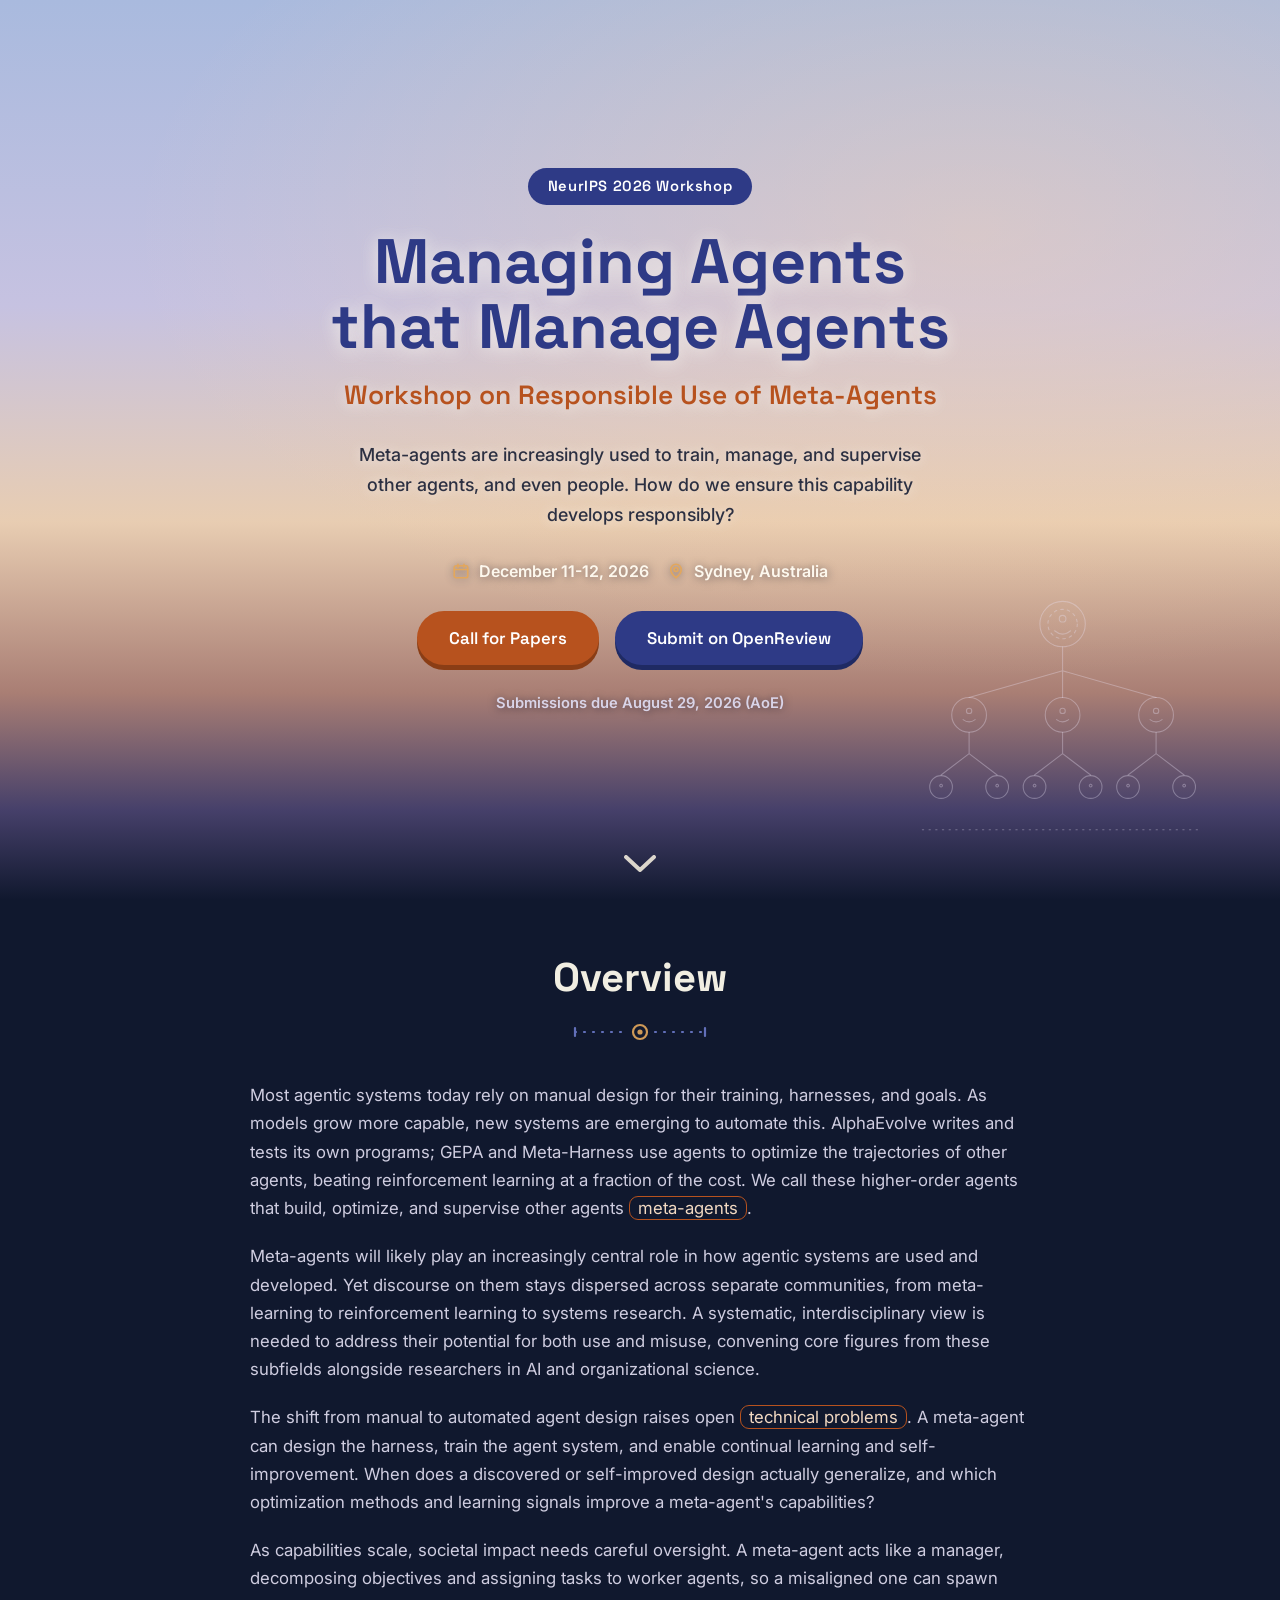
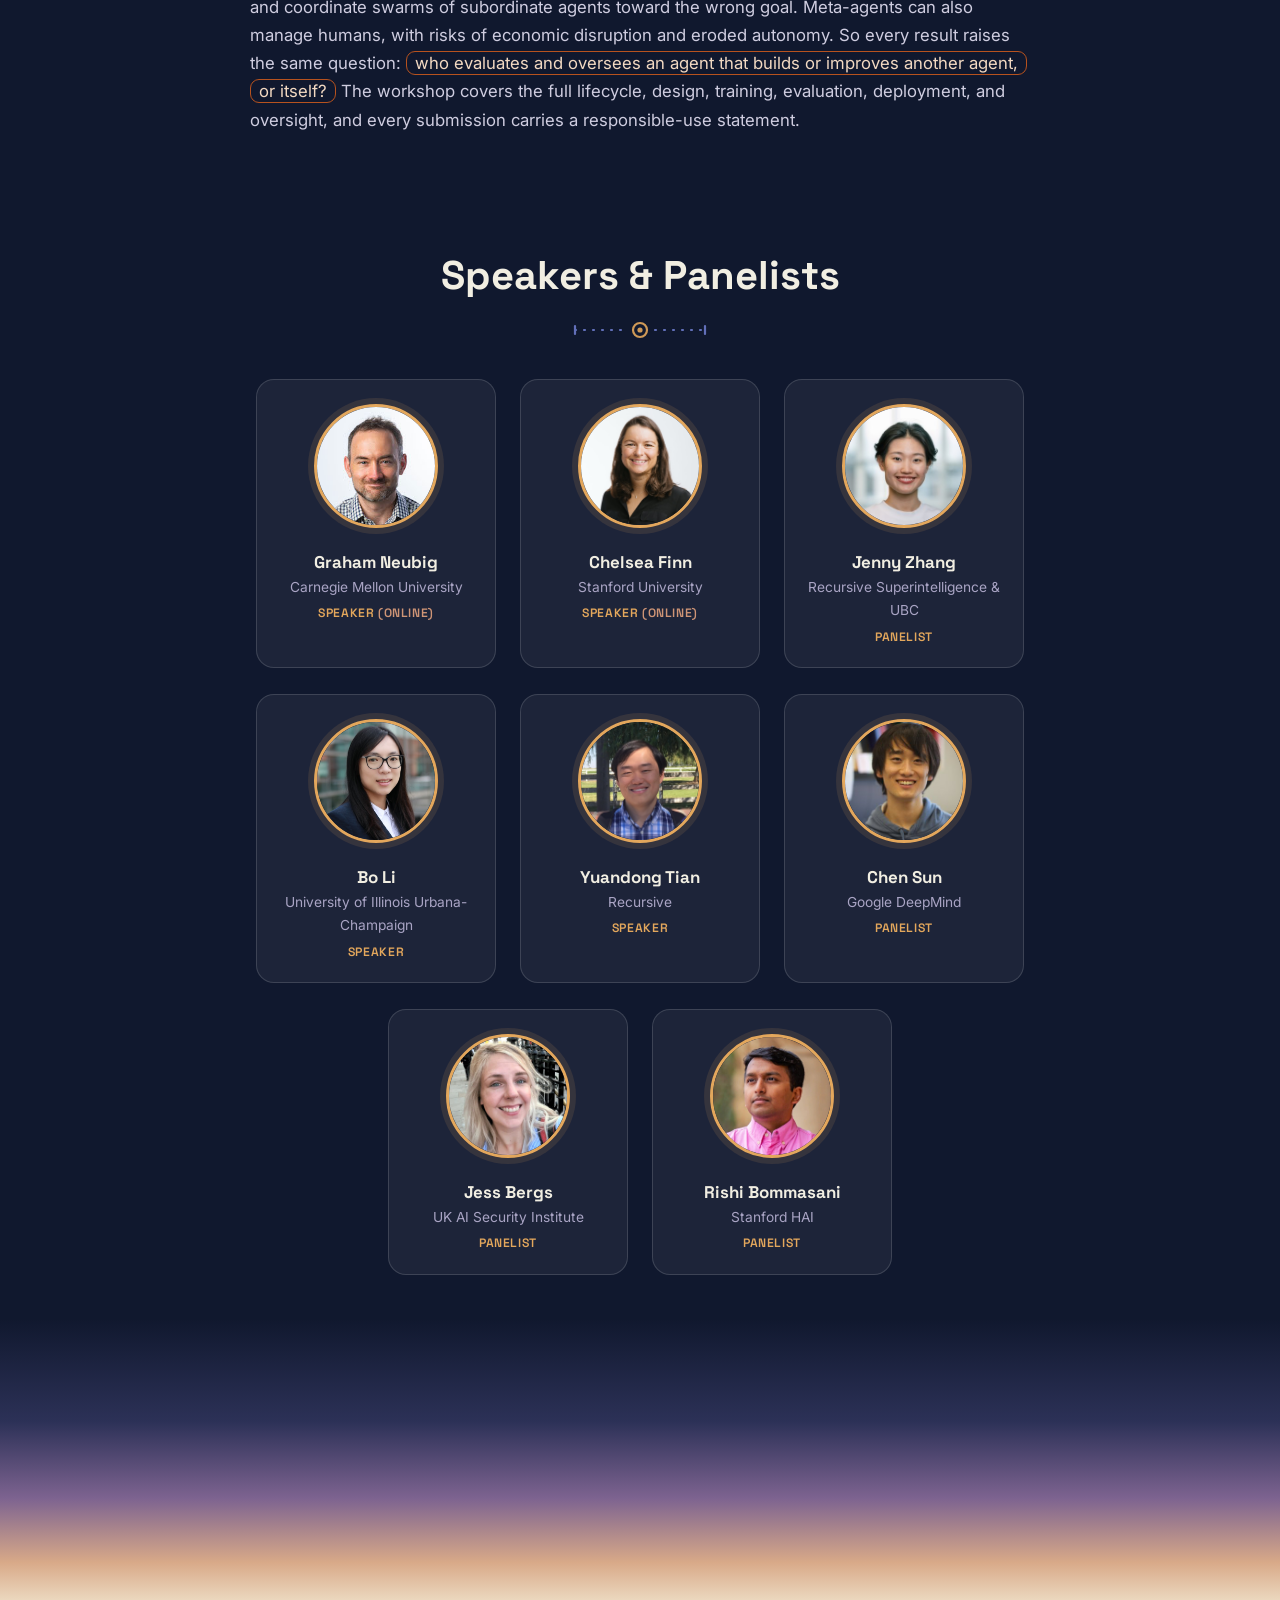
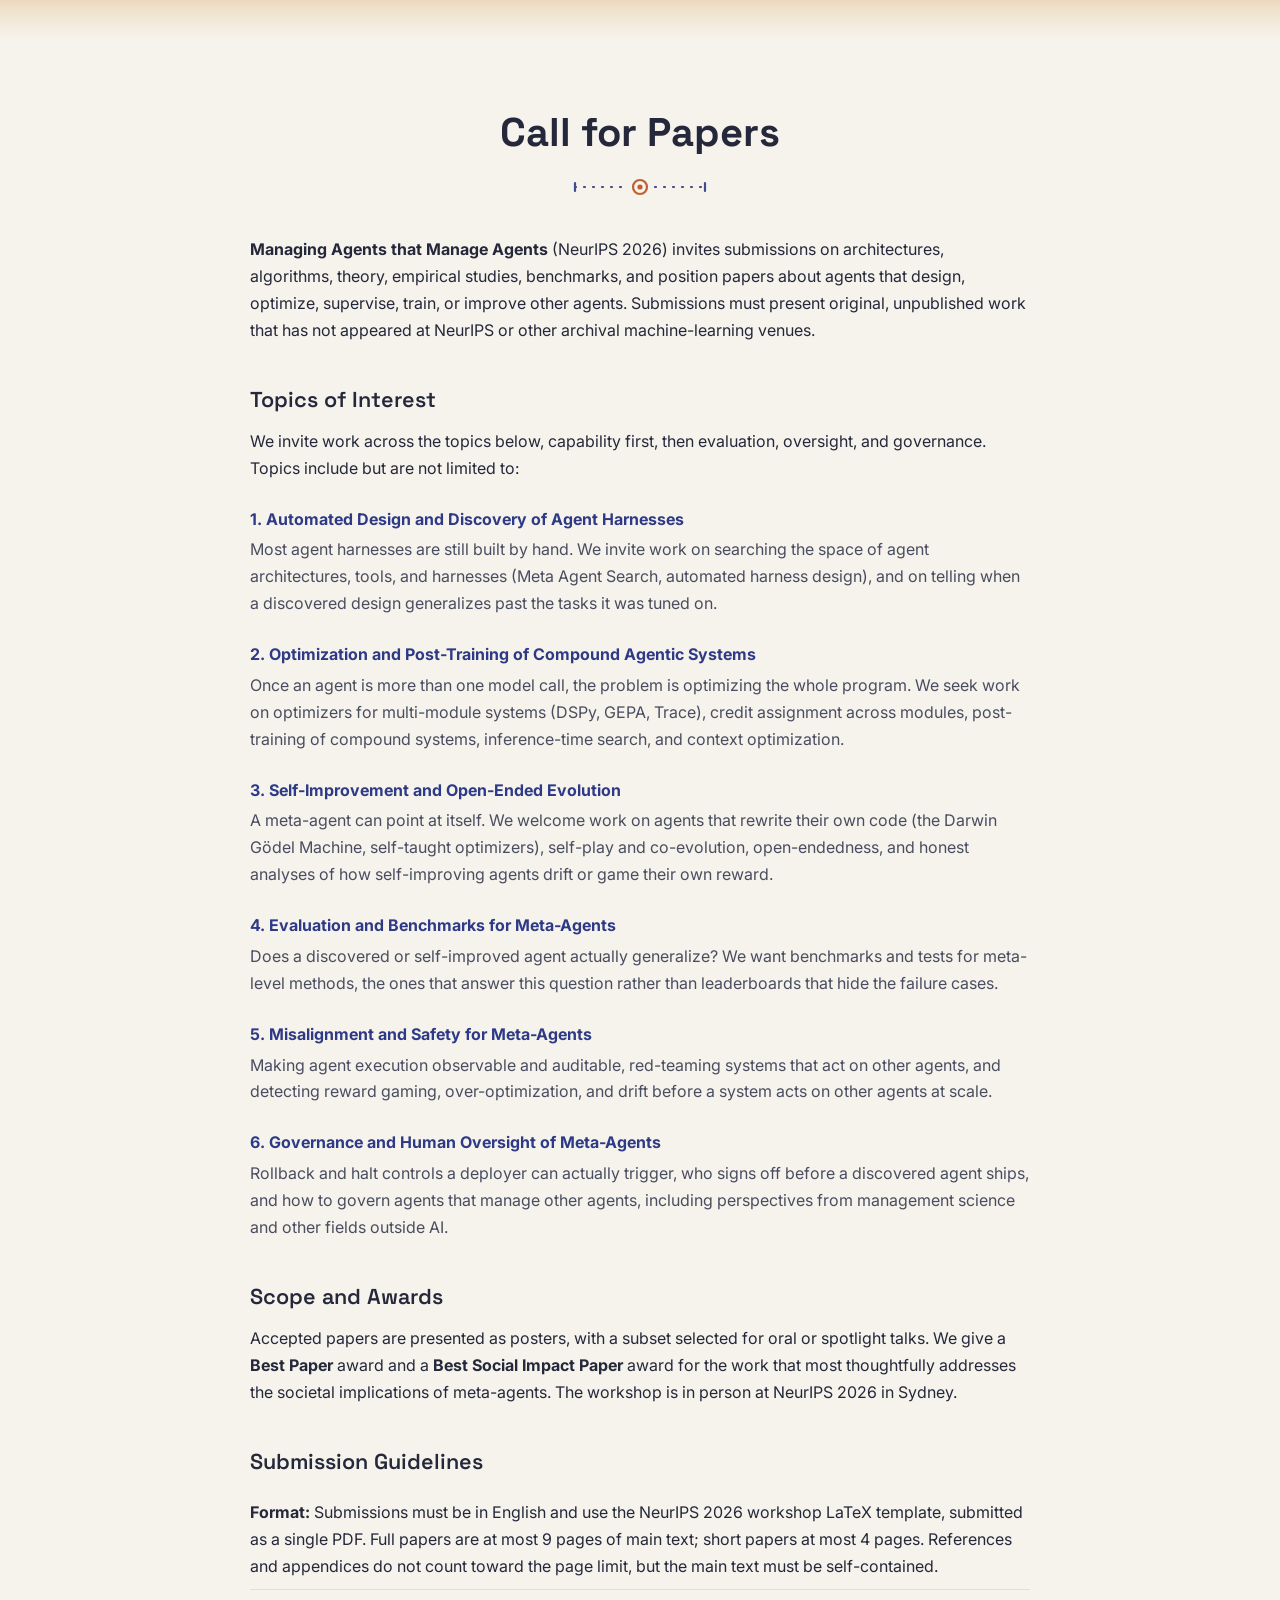
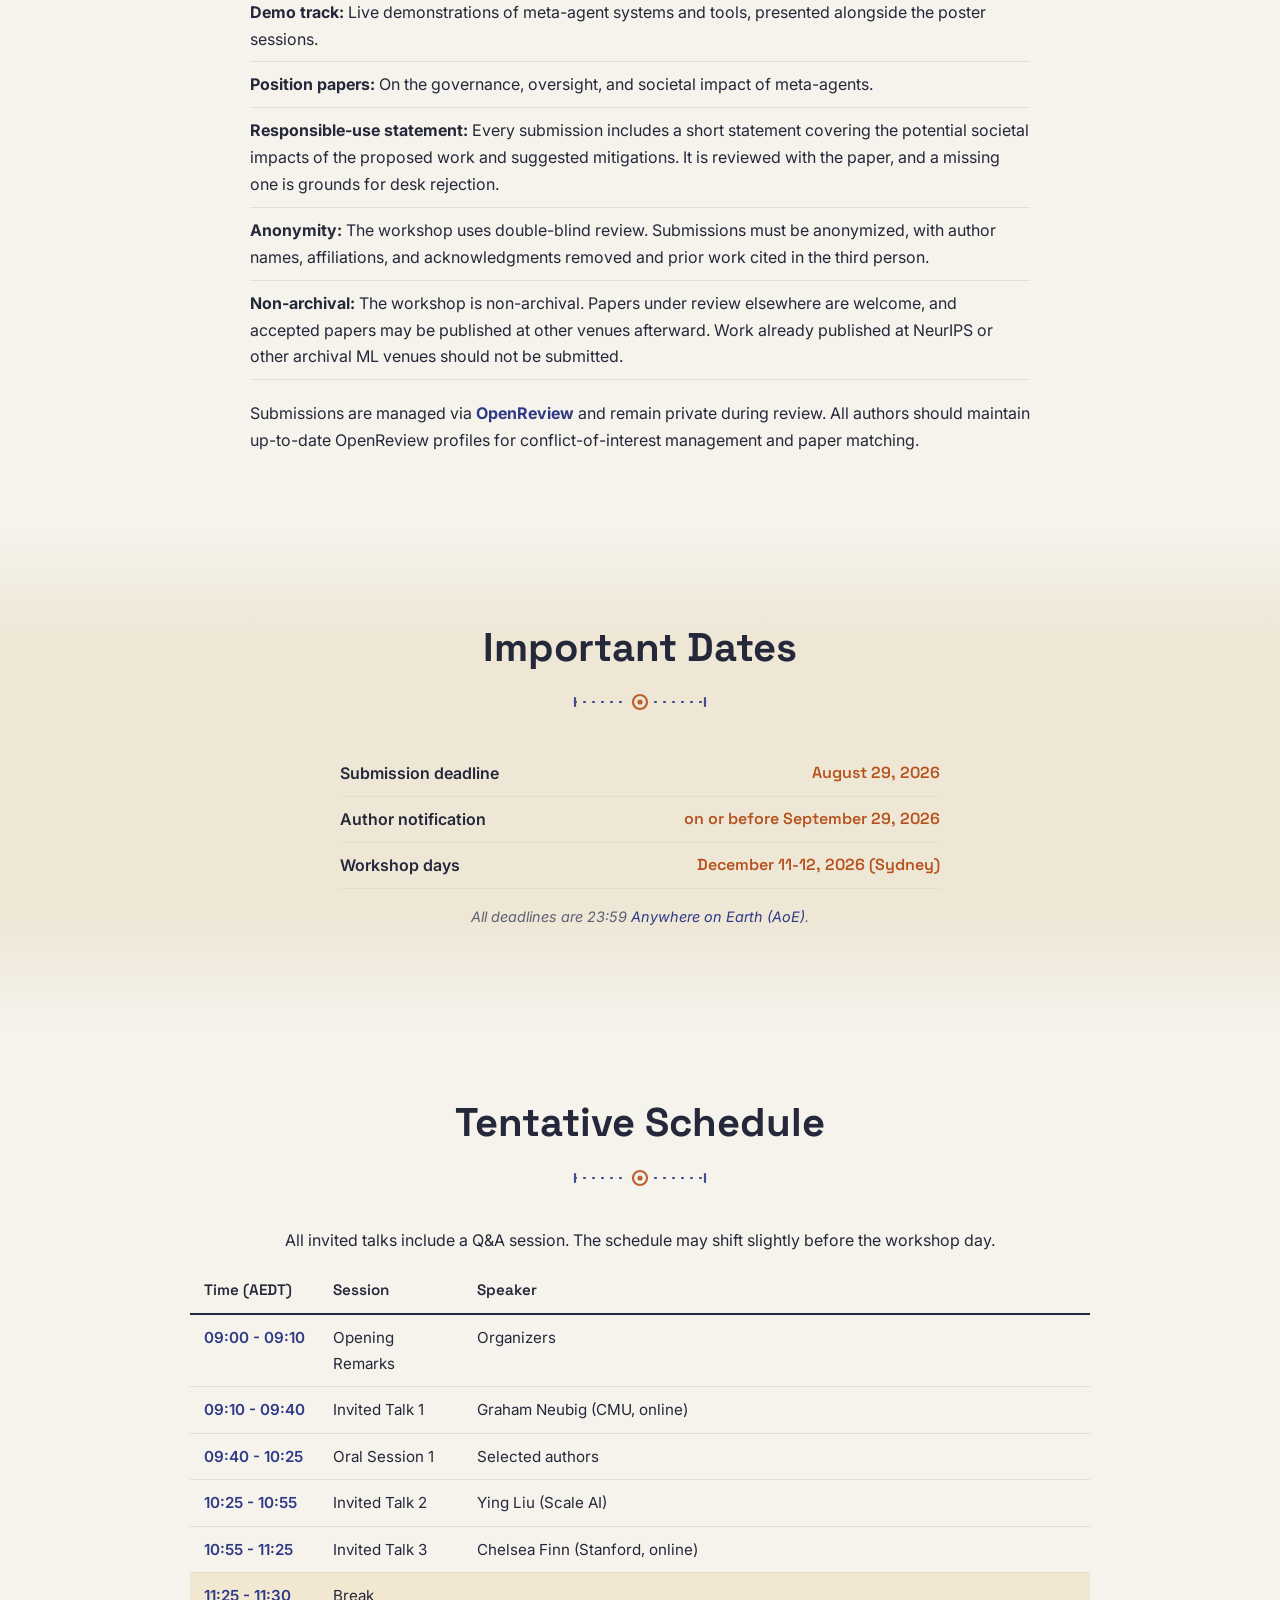
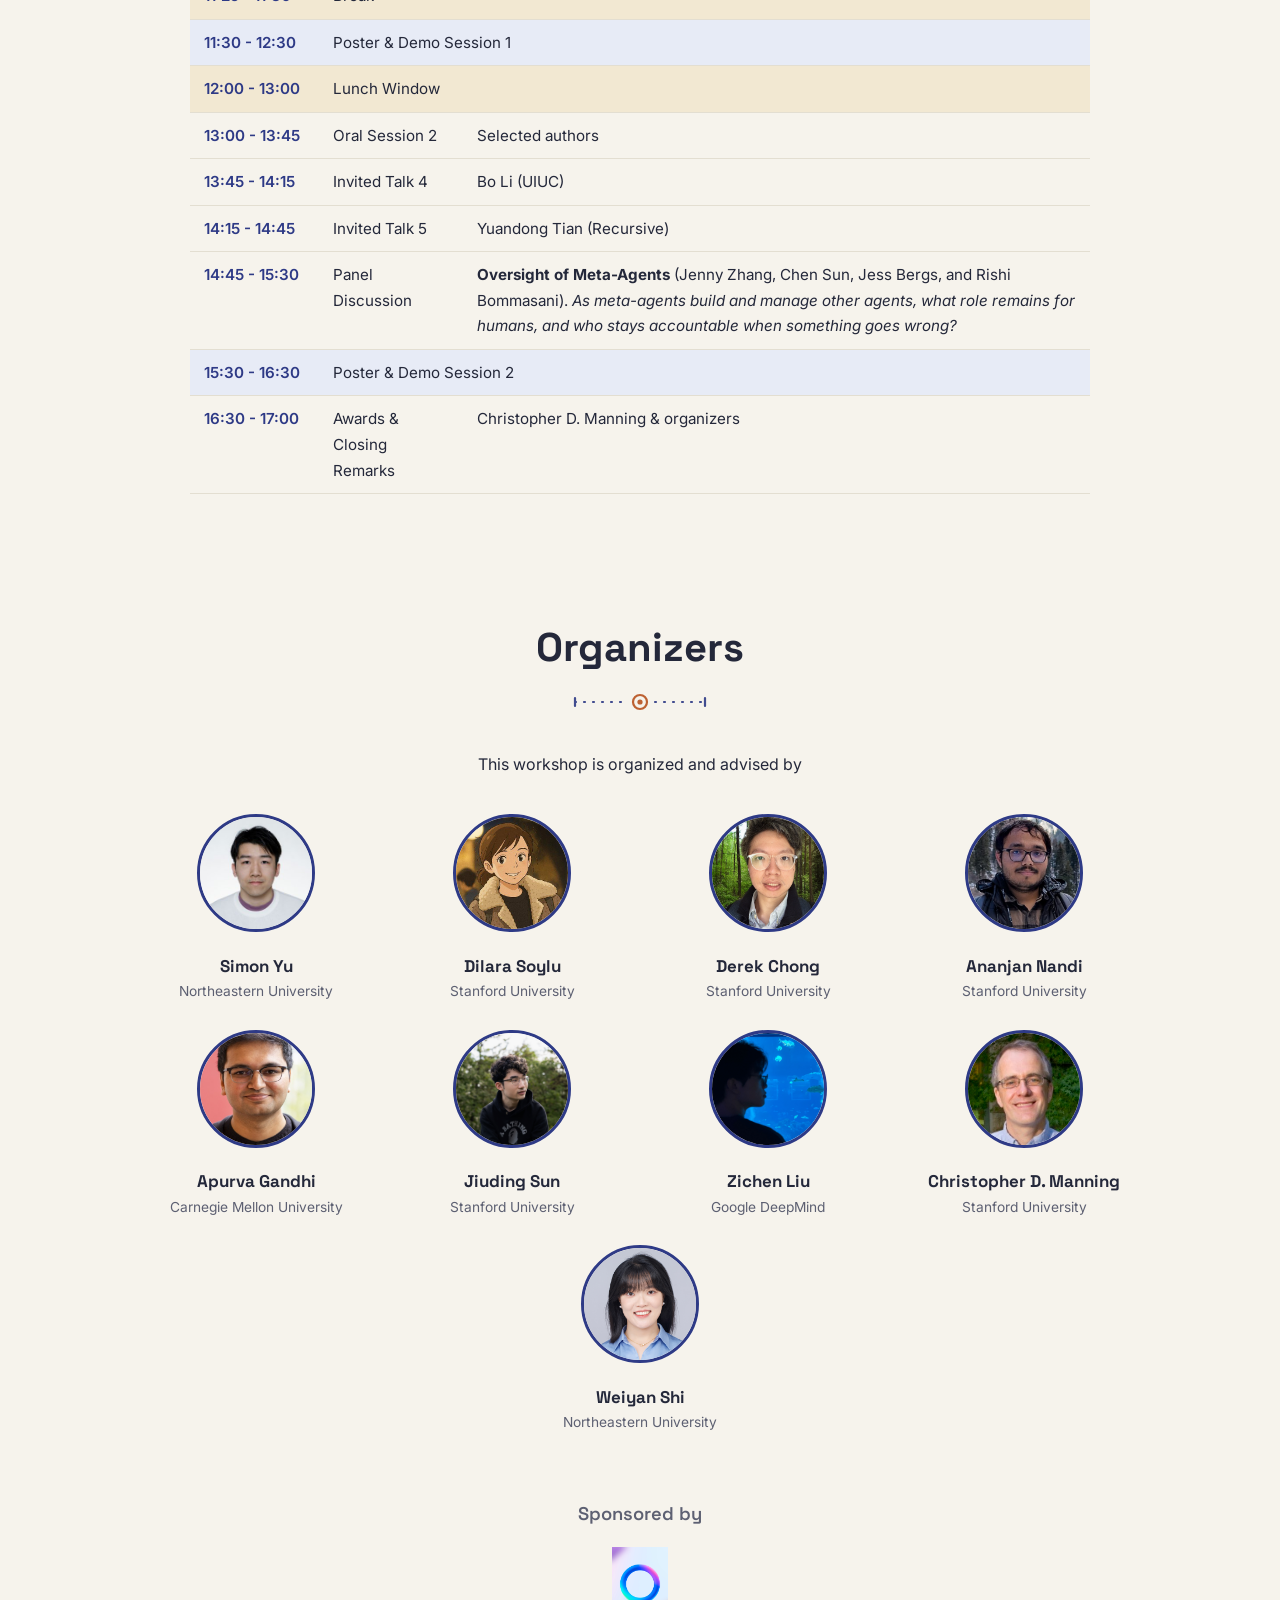
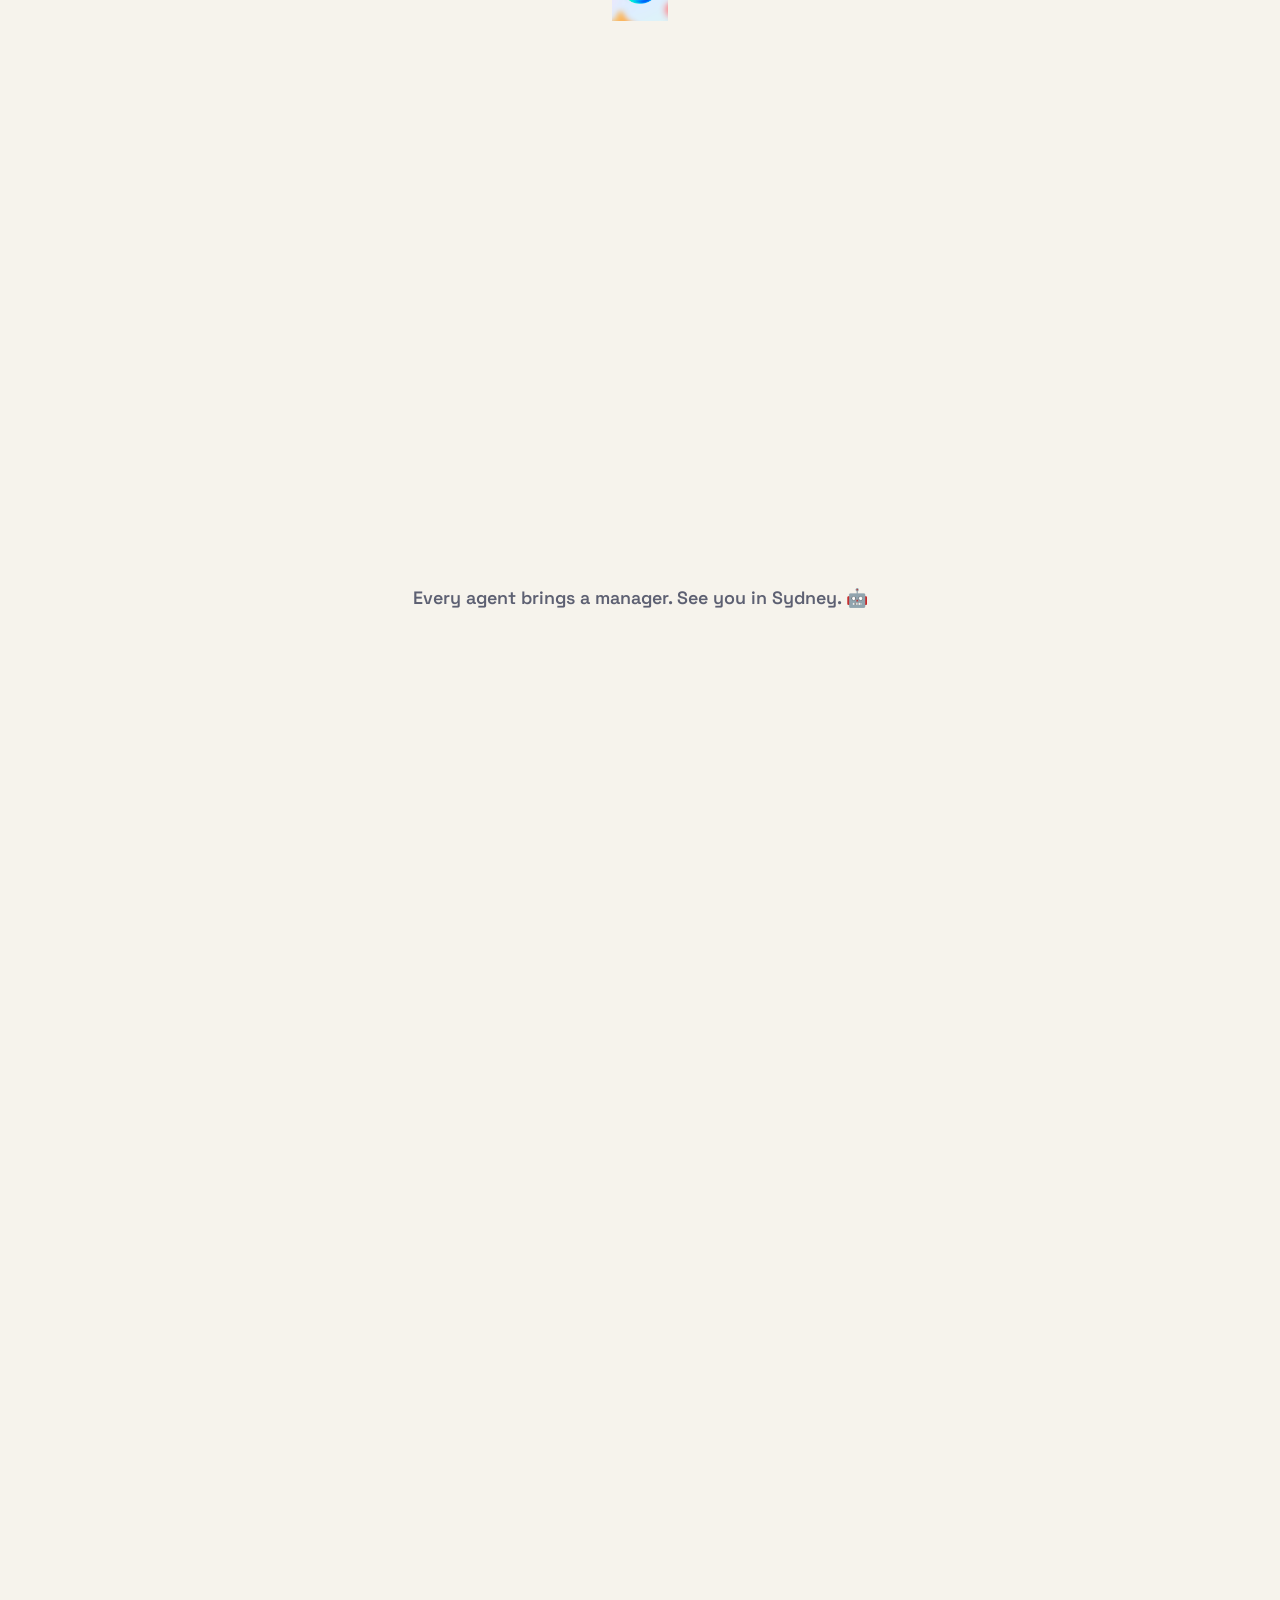
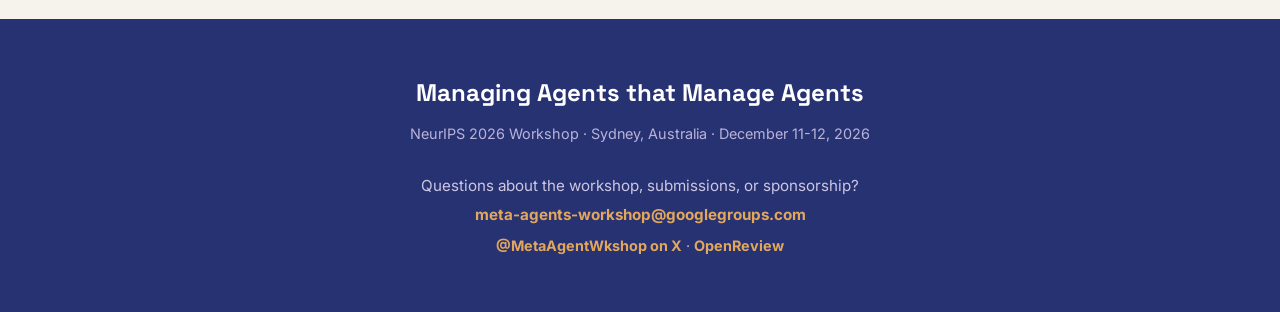
==== commit 7a94de0e: "Match speaker role labels to the final program Co-Authored-By: Claude Fable 5 <noreply@anthropic.com" ====
--- a/index.html
+++ b/index.html
@@ -1,546 +1,571 @@
 <!DOCTYPE html>
 <html lang="en">
-
 <head>
-  <meta charset="utf-8">
-  <meta content="width=device-width, initial-scale=1.0" name="viewport">
-
-  <title>Managing Agents that Manage Agents: Workshop on Responsible Use of Meta-Agents (NeurIPS 2026)</title>
-  <meta content="A NeurIPS 2026 workshop on meta-agents: how to responsibly build, optimize, train, and oversee self-improving agents that act on other agents." name="description">
-  <meta content="meta-agents, agentic AI, automated agent design, self-improvement, compound AI systems, meta-learning, NeurIPS 2026" name="keywords">
-
-
-  <link href="assets/img/meta-agents-logo.jpg" rel="icon" type="image/jpeg">
-  <link href="assets/img/meta-agents-logo.jpg" rel="apple-touch-icon">
-
-  <link href="https://fonts.googleapis.com/css?family=Open+Sans:300,300i,400,400i,700,700i|Raleway:300,400,500,700,800" rel="stylesheet">
-
-  <link href="assets/vendor/aos/aos.css" rel="stylesheet">
-  <link href="assets/vendor/bootstrap/css/bootstrap.min.css" rel="stylesheet">
-  <link href="assets/vendor/bootstrap-icons/bootstrap-icons.css" rel="stylesheet">
-  <link href="assets/vendor/glightbox/css/glightbox.min.css" rel="stylesheet">
-  <link href="assets/vendor/swiper/swiper-bundle.min.css" rel="stylesheet">
-
-  <link href="assets/css/style.css" rel="stylesheet">
-
+  <meta charset="UTF-8" />
+  <meta name="viewport" content="width=device-width, initial-scale=1.0" />
+  <title>Managing Agents that Manage Agents · NeurIPS 2026 Workshop</title>
+  <meta name="description" content="A NeurIPS 2026 workshop on the responsible use of meta-agents: higher-order agents that build, optimize, and supervise other agents. Sydney, Australia, Dec 11-12, 2026. Submissions due Aug 29, 2026." />
+  <meta name="keywords" content="meta-agents, agentic AI, automated agent design, self-improvement, compound AI systems, meta-learning, NeurIPS 2026" />
+  <meta property="og:type" content="website" />
+  <meta property="og:title" content="Managing Agents that Manage Agents · NeurIPS 2026 Workshop" />
+  <meta property="og:description" content="A NeurIPS 2026 workshop on the responsible use of meta-agents. Sydney, Australia, Dec 11-12, 2026. Submissions due Aug 29, 2026." />
+  <meta property="og:image" content="https://meta-agents-workshop.github.io/assets/social-card.png" />
+  <meta name="twitter:card" content="summary_large_image" />
+  <meta name="twitter:title" content="Managing Agents that Manage Agents · NeurIPS 2026 Workshop" />
+  <meta name="twitter:description" content="A NeurIPS 2026 workshop on the responsible use of meta-agents. Sydney, Australia, Dec 11-12, 2026." />
+  <meta name="twitter:image" content="https://meta-agents-workshop.github.io/assets/social-card.png" />
+  <link rel="icon" type="image/png" sizes="32x32" href="assets/fav-32.png" />
+  <link rel="icon" type="image/svg+xml" href="data:image/svg+xml,%3Csvg xmlns='http://www.w3.org/2000/svg' viewBox='0 0 100 100'%3E%3Ctext y='0.9em' font-size='90'%3E%F0%9F%A4%96%3C/text%3E%3C/svg%3E" />
+  <link rel="apple-touch-icon" href="assets/fav-180.png" />
+  <link rel="preconnect" href="https://fonts.googleapis.com" />
+  <link rel="preconnect" href="https://fonts.gstatic.com" crossorigin />
+  <link href="https://fonts.googleapis.com/css2?family=Space+Grotesk:wght@500;600;700&family=Inter:wght@400;500;600&display=swap" rel="stylesheet" />
   <style>
-    .schedule-table {
-      width: 100%;
-      border-collapse: collapse;
-      background: #fff;
-      font-family: Arial, sans-serif;
-      box-shadow: 0 2px 8px rgba(0, 0, 0, 0.1);
-      margin: 20px 0;
-    }
-    .schedule-table th,
-    .schedule-table td {
-      padding: 12px 15px;
-      border-bottom: 1px solid #ccc;
-      text-align: left;
-    }
-    .schedule-table th {
-      background-color: #f7f7f7;
-      font-weight: bold;
-    }
-    .schedule-table tbody tr:nth-child(even) {
-      background-color: #f9f9f9;
-    }
-    .schedule-table tbody tr:hover {
-      background-color: #f1f1f1;
-    }
-    @media (max-width: 768px) {
-      .schedule-table th,
-      .schedule-table td {
-        padding: 10px;
+    :root {
+      --paper: #f6f3ec; --ink: #24283a; --soft: #5d6072; --line: #e3ded1;
+      --night: #10182e; --indigo: #2e3a86; --ember: #b7521e; --gold: #e3a75c;
+      --maxw: 1060px;
+      --disp: 'Space Grotesk', sans-serif; --sans: 'Inter', sans-serif;
+    }
+    *, *::before, *::after { box-sizing: border-box; }
+    html { scroll-behavior: smooth; }
+    body { margin: 0; font-family: var(--sans); color: var(--ink); background: var(--paper); line-height: 1.68; -webkit-font-smoothing: antialiased; }
+    a { color: var(--indigo); text-decoration: none; }
+    a:hover { text-decoration: underline; }
+    .wrap { max-width: var(--maxw); margin: 0 auto; padding: 0 28px; }
+
+    /*
+      HERO. Currently a hand-built CSS placeholder (dusk gradient + inline SVG
+      constellation). When the commissioned illustration arrives, replace the
+      two gradient layers below with:
+        background: url(assets/hero.png) center bottom / cover no-repeat;
+      keep the last gradient stop of the art converging to var(--night) at the
+      bottom edge so the Overview section continues the image invisibly,
+      then delete the .hero-placeholder-art block.
+    */
+    .hero {
+      position: relative;
+      height: 100vh; height: 100svh;
+      min-height: 580px;
+      background:
+        radial-gradient(120% 90% at 76% 26%, rgba(255,213,166,0.38) 0%, rgba(255,213,166,0) 55%),
+        linear-gradient(180deg, #a9bade 0%, #c6c2e1 34%, #e8cdb2 58%, #a97e74 77%, #46406a 90%, #10182e 100%);
+      overflow: hidden;
+    }
+    .hero-placeholder-art {
+      position: absolute; z-index: 1;
+      right: 5%; bottom: 4%;
+      width: min(24vw, 320px); height: auto;
+      color: rgba(233, 226, 244, 0.34);
+      pointer-events: none;
+    }
+    .hero-inner {
+      position: relative; z-index: 2; max-width: 1180px; margin: 0 auto; padding: 12vh 28px 0; padding-top: 12svh;
+      height: 100%; display: flex; flex-direction: column; justify-content: flex-start;
+      align-items: center; text-align: center;
+    }
+    .h-card { max-width: 780px; }
+    .h-chip {
+      display: inline-block; font-family: var(--disp); font-weight: 600; font-size: 0.92rem;
+      letter-spacing: 0.04em; background: var(--indigo); color: #fff;
+      padding: 6px 20px; border-radius: 999px; margin-bottom: 24px;
+    }
+    .hero h1 {
+      font-family: var(--disp); font-weight: 700; font-size: clamp(2.5rem, 4.9vw, 4.1rem);
+      line-height: 1.04; margin: 0 0 14px; color: var(--indigo);
+      text-shadow: 0 2px 18px rgba(246, 243, 236, 0.9);
+    }
+    .h-sub {
+      font-family: var(--disp); font-weight: 600; font-size: clamp(1.25rem, 2.2vw, 1.65rem);
+      color: var(--ember); margin: 0 0 22px; text-shadow: 0 2px 14px rgba(246, 243, 236, 0.85);
+    }
+    .h-lede {
+      font-size: 1.12rem; color: #2c3042; font-weight: 500; max-width: 590px;
+      text-shadow: 0 1px 12px rgba(246, 243, 236, 0.8); margin: 0 auto 28px;
+    }
+    .h-meta {
+      display: flex; flex-wrap: wrap; align-items: center; justify-content: center; gap: 10px 18px;
+      font-weight: 600; font-size: 1rem; margin: 0 0 26px;
+    }
+    .h-meta span { display: inline-flex; align-items: center; gap: 9px; color: #fdf8ee; text-shadow: 0 1px 10px rgba(16, 24, 46, 0.55); }
+    .h-meta svg { flex: none; color: var(--gold); filter: drop-shadow(0 1px 4px rgba(16, 24, 46, 0.45)); }
+    .h-actions { margin-bottom: 16px; }
+    .btn {
+      display: inline-block; font-family: var(--disp); font-weight: 600; font-size: 1.05rem;
+      padding: 13px 32px; border-radius: 999px; margin: 0 6px 10px; transition: transform .14s ease;
+    }
+    .btn:hover { transform: scale(1.05); text-decoration: none; }
+    .btn-e { background: var(--ember); color: #fff; box-shadow: 0 5px 0 #8a3d15; }
+    .btn-i { background: var(--indigo); color: #fff; box-shadow: 0 5px 0 #1f2a63; }
+    .h-deadline { font-weight: 600; font-size: 0.92rem; color: #d9d4e8; text-shadow: 0 1px 8px rgba(16, 24, 46, 0.55); margin: 0; }
+    .scroll-cue {
+      position: absolute; z-index: 3; left: 50%; bottom: 18px; transform: translateX(-50%);
+      color: #ece5d8; opacity: 0.92;
+      animation: cue-bob 1.7s ease-in-out infinite;
+    }
+    @keyframes cue-bob {
+      0%, 100% { transform: translateX(-50%) translateY(0); }
+      50% { transform: translateX(-50%) translateY(9px); }
+    }
+    @media (max-width: 880px) {
+      /* Movie-poster treatment: tinted scrim, light text, centered. */
+      .hero { height: auto; min-height: 100svh; padding: 84px 0; }
+      .hero::before {
+        content: ""; position: absolute; inset: 0; z-index: 1;
+        background: linear-gradient(180deg, rgba(16,24,46,0.52) 0%, rgba(16,24,46,0.38) 45%, rgba(16,24,46,0.66) 100%);
       }
-    }
-    #organizers .speaker img,
-    #speakers .speaker img,
-    #panelists .speaker img {
-      width: 150px;
-      height: 150px;
-      object-fit: cover;
-      border-radius: 50%;
-      margin-bottom: 15px;
-    }
-    #sponsors .speaker img {
-      width: 300px;
-      height: auto;
-      object-fit: contain;
-      margin-bottom: 15px;
-    }
+      .hero-placeholder-art { right: 4%; bottom: 2%; width: 46vw; color: rgba(246,243,236,0.2); }
+      .hero-inner { padding-top: 0; }
+      .hero h1 { color: #f3efe4; text-shadow: 0 2px 16px rgba(16, 24, 46, 0.85); }
+      .h-sub { color: var(--gold); text-shadow: 0 2px 12px rgba(16, 24, 46, 0.85); }
+      .h-lede { color: #e6e2ee; text-shadow: 0 1px 10px rgba(16, 24, 46, 0.7); }
+    }
+
+    section { padding: 60px 0; }
+    .night { background: var(--night); color: #d5d3e2; }
+    .night section { padding: 44px 0; }
+    .night .stitle { color: #f1eee2; }
+    .night .ov { color: #cfcde0; }
+    .night a { color: #a3b2ea; }
+    .dawn {
+      height: 320px;
+      background: linear-gradient(180deg, #10182e 0%, #2c3157 32%, #7d6390 56%, #d8a988 76%, #efe0c8 90%, var(--paper) 100%);
+    }
+    section.tinted {
+      background: linear-gradient(180deg, rgba(238,231,214,0) 0%, #eee7d6 22%, #eee7d6 78%, rgba(238,231,214,0) 100%);
+      padding: 86px 0;
+    }
+    .reveal { opacity: 0; transform: translateY(26px); transition: opacity .7s ease, transform .7s ease; }
+    .reveal.on { opacity: 1; transform: none; }
+    @media (prefers-reduced-motion: reduce) {
+      html { scroll-behavior: auto; }
+      .reveal { opacity: 1; transform: none; transition: none; }
+      .scroll-cue { animation: none; }
+    }
+    .stitle { font-family: var(--disp); font-weight: 700; font-size: clamp(1.9rem, 3.4vw, 2.5rem); text-align: center; margin: 0 0 10px; color: var(--ink); }
+    .divider { display: block; width: 170px; margin: 0 auto 38px; height: auto; opacity: 0.9; }
+    .ov { font-size: 1.05rem; margin: 0 0 20px; }
+    .hl {
+      padding: 1px 8px; border: 1.5px solid var(--ember); border-radius: 9px;
+      box-decoration-break: clone; -webkit-box-decoration-break: clone;
+    }
+    .night .hl { color: #f2d9c2; }
+    .narrow { max-width: 780px; margin: 0 auto; text-align: left; }
+    .c-h3 { margin: 38px 0 10px; font-size: 1.35rem; font-weight: 600; font-family: var(--disp); }
+    .c-h4 { margin: 24px 0 4px; font-size: 1rem; font-weight: 700; color: var(--indigo); }
+    .c-p { margin: 6px 0 14px; }
+    .c-topic { margin: 4px 0 16px; color: #494d60; }
+    .c-guide { list-style: none; padding: 0; margin: 8px 0 20px; }
+    .c-guide li { padding: 9px 0; border-bottom: 1px solid var(--line); }
+    .people { display: flex; flex-wrap: wrap; gap: 26px 24px; justify-content: center; margin-top: 36px; }
+    .person { width: 232px; text-align: center; }
+    .avatar { width: 118px; height: 118px; border-radius: 50%; object-fit: cover; margin-bottom: 12px; border: 3px solid var(--indigo); }
+    .p-name { font-weight: 700; font-family: var(--disp); font-size: 1.06rem; }
+    .p-name a { color: inherit; }
+    .p-affil { font-size: 0.86rem; color: var(--soft); }
+    .p-bio { font-size: 0.84rem; color: var(--soft); line-height: 1.5; margin: 8px 0 0; }
+    #speakers .narrow { max-width: 1040px; }
+    #speakers .person {
+      width: 240px; padding: 24px 16px 20px;
+      background: rgba(255, 255, 255, 0.055); border: 1px solid rgba(255, 255, 255, 0.14); border-radius: 18px;
+    }
+    #speakers .avatar { width: 124px; height: 124px; border: 3px solid var(--gold); box-shadow: 0 0 0 6px rgba(227, 167, 92, 0.12); }
+    #speakers .p-name { color: #f1eee2; }
+    #speakers .p-name a { color: inherit; }
+    #speakers .p-affil, #speakers .p-bio { color: #a9a4c4; }
+    .p-role { font-family: var(--disp); font-weight: 600; font-size: 0.76rem; letter-spacing: 0.05em; text-transform: uppercase; color: var(--gold); margin-top: 4px; }
+    .p-tent { color: #cf9576; }
+    .c-note { font-style: italic; font-size: 0.9rem; color: var(--soft); margin-top: 16px; text-align: center; }
+    .c-center { text-align: center; }
+    #organizers .narrow { max-width: 1040px; }
+
+    .dates-list { max-width: 600px; margin: 0 auto; }
+    .dates-list li { display: flex; justify-content: space-between; gap: 16px; font-weight: 600; }
+    .dates-list .d-val { color: var(--ember); font-family: var(--disp); text-align: right; }
+
+    .sched-scroll { overflow-x: auto; margin-top: 8px; }
+    .sched { width: 100%; min-width: 640px; border-collapse: collapse; font-size: 0.95rem; }
+    .sched th {
+      font-family: var(--disp); font-weight: 600; text-align: left; padding: 10px 14px;
+      border-bottom: 2px solid var(--ink); white-space: nowrap;
+    }
+    .sched td { padding: 10px 14px; border-bottom: 1px solid var(--line); vertical-align: top; }
+    .sched td.time { white-space: nowrap; font-weight: 600; color: var(--indigo); }
+    .sched .poster-row td { background: #e7ebf6; }
+    .sched .break-row td { background: #f2e8d2; }
+
+    .sponsor-block { margin-top: 64px; text-align: center; }
+    .sponsor-block h3 { font-family: var(--disp); font-weight: 600; font-size: 1.15rem; margin: 0 0 18px; color: var(--soft); }
+    .sponsor-block img { height: 74px; width: auto; }
+
+    .finale-sec { height: 170vh; height: 170svh; position: relative; background: var(--paper); }
+    .finale-pin {
+      position: sticky; top: 22vh; top: 22svh; height: 56vh; height: 56svh; overflow: hidden;
+      display: flex; flex-direction: column; justify-content: center;
+    }
+    .finale-wrap { max-width: 1100px; margin: 0 auto; padding: 0 24px; text-align: center; width: 100%; }
+    .finale-svg { width: 100%; height: auto; display: block; overflow: visible; }
+    .finale-svg path { fill: none; stroke: var(--ink); stroke-width: 1.5; stroke-linecap: round; stroke-linejoin: round; opacity: 0.88; }
+    .finale-cap { font-family: var(--disp); font-weight: 600; font-size: 1.12rem; color: var(--soft); margin: 16px 0 0; }
+
+    footer.foot { background: #273272; color: #dcd8ec; text-align: center; padding: 54px 24px; }
+    footer.foot .t { font-family: var(--disp); font-weight: 700; font-size: 1.5rem; color: #fff; }
+    footer.foot .s { font-size: 0.9rem; margin-top: 8px; color: #b9b3d9; }
+    footer.foot .reach { font-size: 0.95rem; color: #cdc7e4; margin: 26px auto 4px; line-height: 1.9; }
+    footer.foot .reach a, footer.foot .soc a { color: var(--gold); font-weight: 700; }
+    footer.foot .soc { font-size: 0.9rem; color: #b9b3d9; margin: 4px 0 0; }
   </style>
 </head>
-
 <body>
-
-  <header id="header" class="d-flex align-items-center">
-    <div class="container-fluid container-xxl d-flex align-items-center">
-
-      <div id="logo" class="me-auto">
-        <a href="index.html" class="scrollto" style="font-weight: 800; font-size: 1.25em; color: #fff; text-decoration: none;">Managing Agents that Manage Agents</a>
-      </div>
-
-      <nav id="navbar" class="navbar order-last order-lg-0">
-        <ul>
-          <li><a class="nav-link scrollto active" href="#hero">Home</a></li>
-          <li><a class="nav-link scrollto" href="#about">About</a></li>
-          <li><a class="nav-link scrollto" href="#topic">Topics</a></li>
-          <li><a class="nav-link scrollto" href="#cfp">Call for Papers</a></li>
-          <li><a class="nav-link scrollto" href="#speakers">Speakers</a></li>
-          <li><a class="nav-link scrollto" href="#schedule">Schedule</a></li>
-          <li><a class="nav-link scrollto" href="#organizers">Organizers</a></li>
-          <li><a class="nav-link scrollto" href="mailto:meta-agents-workshop@googlegroups.com">Contact</a></li>
+  <section class="hero">
+    <!-- Placeholder art: a constellation org-chart of agents managing agents.
+         Swapped out when the commissioned hero illustration lands. -->
+    <svg class="hero-placeholder-art" viewBox="0 0 460 420" fill="none" stroke="currentColor" stroke-width="1.6" stroke-linecap="round" aria-hidden="true">
+      <circle cx="230" cy="60" r="34" />
+      <circle cx="230" cy="60" r="22" stroke-dasharray="4 6" />
+      <circle cx="230" cy="52" r="5" />
+      <path d="M 218 70 Q 230 80 242 70" />
+      <path d="M 230 94 L 230 130 M 230 130 L 90 170 M 230 130 L 230 170 M 230 130 L 370 170" />
+      <circle cx="90" cy="196" r="26" />
+      <circle cx="90" cy="190" r="4" />
+      <path d="M 81 203 Q 90 210 99 203" />
+      <circle cx="230" cy="196" r="26" />
+      <circle cx="230" cy="190" r="4" />
+      <path d="M 221 203 Q 230 210 239 203" />
+      <circle cx="370" cy="196" r="26" />
+      <circle cx="370" cy="190" r="4" />
+      <path d="M 361 203 Q 370 210 379 203" />
+      <path d="M 90 222 L 90 254 M 90 254 L 48 286 M 90 254 L 132 286" />
+      <path d="M 230 222 L 230 254 M 230 254 L 188 286 M 230 254 L 272 286" />
+      <path d="M 370 222 L 370 254 M 370 254 L 328 286 M 370 254 L 412 286" />
+      <circle cx="48" cy="304" r="17" /><circle cx="132" cy="304" r="17" />
+      <circle cx="188" cy="304" r="17" /><circle cx="272" cy="304" r="17" />
+      <circle cx="328" cy="304" r="17" /><circle cx="412" cy="304" r="17" />
+      <path d="M 48 300 a 2 2 0 1 0 0.1 0 M 132 300 a 2 2 0 1 0 0.1 0 M 188 300 a 2 2 0 1 0 0.1 0 M 272 300 a 2 2 0 1 0 0.1 0 M 328 300 a 2 2 0 1 0 0.1 0 M 412 300 a 2 2 0 1 0 0.1 0" />
+      <path d="M 20 368 L 440 368" stroke-dasharray="2 8" />
+    </svg>
+    <div class="hero-inner">
+      <div class="h-card">
+        <span class="h-chip">NeurIPS 2026 Workshop</span>
+        <h1>Managing Agents<br />that Manage Agents</h1>
+        <p class="h-sub">Workshop on Responsible Use of Meta-Agents</p>
+        <p class="h-lede">Meta-agents are increasingly used to train, manage, and supervise other agents, and even people. How do we ensure this capability develops responsibly?</p>
+        <p class="h-meta">
+          <span><svg width="18" height="18" viewBox="0 0 24 24" fill="none" stroke="currentColor" stroke-width="2.2" stroke-linecap="round" stroke-linejoin="round" aria-hidden="true"><rect x="3" y="5" width="18" height="16" rx="2.5"/><path d="M8 3v4M16 3v4M3 10h18"/></svg>December 11-12, 2026</span>
+          <span><svg width="18" height="18" viewBox="0 0 24 24" fill="none" stroke="currentColor" stroke-width="2.2" stroke-linecap="round" stroke-linejoin="round" aria-hidden="true"><path d="M12 21s-7-5.5-7-11a7 7 0 0 1 14 0c0 5.5-7 11-7 11z"/><circle cx="12" cy="10" r="2.6"/></svg>Sydney, Australia</span>
+        </p>
+        <div class="h-actions">
+          <a class="btn btn-e" href="#cfp">Call for Papers</a>
+          <a class="btn btn-i" href="https://openreview.net/group?id=NeurIPS.cc/2026/Workshop/Meta-Agents" target="_blank" rel="noopener">Submit on OpenReview</a>
+        </div>
+        <p class="h-deadline">Submissions due August 29, 2026 (AoE)</p>
+      </div>
+    </div>
+    <a class="scroll-cue" href="#about" aria-label="Scroll to overview">
+      <svg width="34" height="20" viewBox="0 0 34 20" fill="none" aria-hidden="true"><path d="M3 3 L17 16 L31 3" stroke="currentColor" stroke-width="4" stroke-linecap="round" stroke-linejoin="round"/></svg>
+    </a>
+  </section>
+
+  <div class="night">
+  <section id="about">
+    <div class="wrap reveal">
+      <h2 class="stitle">Overview</h2>
+      <svg class="divider" viewBox="0 0 170 22" aria-hidden="true"><g fill="none" stroke-linecap="round"><circle cx="85" cy="11" r="7" fill="none" stroke="#e3a75c" stroke-width="2.2"/><circle cx="85" cy="11" r="2.6" fill="#e3a75c" stroke="none"/><path d="M 20 11 L 70 11 M 100 11 L 150 11" stroke="#6b79c9" stroke-width="2.2" stroke-dasharray="1 8"/><path d="M 20 7 L 20 15 M 150 7 L 150 15" stroke="#6b79c9" stroke-width="2.2"/></g></svg>
+      <div class="narrow">
+        <p class="ov">Most agentic systems today rely on manual design for their training, harnesses, and goals. As models grow more capable, new systems are emerging to automate this. AlphaEvolve writes and tests its own programs; GEPA and Meta-Harness use agents to optimize the trajectories of other agents, beating reinforcement learning at a fraction of the cost. We call these higher-order agents that build, optimize, and supervise other agents <span class="hl">meta-agents</span>.</p>
+        <p class="ov">Meta-agents will likely play an increasingly central role in how agentic systems are used and developed. Yet discourse on them stays dispersed across separate communities, from meta-learning to reinforcement learning to systems research. A systematic, interdisciplinary view is needed to address their potential for both use and misuse, convening core figures from these subfields alongside researchers in AI and organizational science.</p>
+        <p class="ov">The shift from manual to automated agent design raises open <span class="hl">technical problems</span>. A meta-agent can design the harness, train the agent system, and enable continual learning and self-improvement. When does a discovered or self-improved design actually generalize, and which optimization methods and learning signals improve a meta-agent's capabilities?</p>
+        <p class="ov">As capabilities scale, societal impact needs careful oversight. A meta-agent acts like a manager, decomposing objectives and assigning tasks to worker agents, so a misaligned one can spawn and coordinate swarms of subordinate agents toward the wrong goal. Meta-agents can also manage humans, with risks of economic disruption and eroded autonomy. So every result raises the same question: <span class="hl">who evaluates and oversees an agent that builds or improves another agent, or itself?</span> The workshop covers the full lifecycle, design, training, evaluation, deployment, and oversight, and every submission carries a responsible-use statement.</p>
+      </div>
+    </div>
+  </section>
+
+  <section id="speakers">
+    <div class="wrap reveal">
+      <h2 class="stitle">Speakers &amp; Panelists</h2>
+      <svg class="divider" viewBox="0 0 170 22" aria-hidden="true"><g fill="none" stroke-linecap="round"><circle cx="85" cy="11" r="7" fill="none" stroke="#e3a75c" stroke-width="2.2"/><circle cx="85" cy="11" r="2.6" fill="#e3a75c" stroke="none"/><path d="M 20 11 L 70 11 M 100 11 L 150 11" stroke="#6b79c9" stroke-width="2.2" stroke-dasharray="1 8"/><path d="M 20 7 L 20 15 M 150 7 L 150 15" stroke="#6b79c9" stroke-width="2.2"/></g></svg>
+      <div class="narrow">
+        <div class="people">
+          <div class="person"><img class="avatar" src="assets/img/speakers/graham_neubig.jpg" alt="Graham Neubig" /><div class="p-name"><a href="https://www.phontron.com/" target="_blank" rel="noopener">Graham Neubig</a></div><div class="p-affil">Carnegie Mellon University</div><div class="p-role">Speaker <span class="p-tent">(Online)</span></div></div>
+          <div class="person"><img class="avatar" src="assets/img/speakers/finn.jpg" alt="Chelsea Finn" /><div class="p-name"><a href="https://ai.stanford.edu/~cbfinn/" target="_blank" rel="noopener">Chelsea Finn</a></div><div class="p-affil">Stanford University</div><div class="p-role">Speaker <span class="p-tent">(Online)</span></div></div>
+          <div class="person"><img class="avatar" src="assets/img/speakers/jenny_zhang.jpg" alt="Jenny Zhang" /><div class="p-name"><a href="https://www.jennyzhangzt.com/" target="_blank" rel="noopener">Jenny Zhang</a></div><div class="p-affil">Recursive Superintelligence &amp; UBC</div><div class="p-role">Panelist</div></div>
+          <div class="person"><img class="avatar" src="assets/img/speakers/bo_li.jpg" alt="Bo Li" /><div class="p-name"><a href="https://aisecure.github.io/" target="_blank" rel="noopener">Bo Li</a></div><div class="p-affil">University of Illinois Urbana-Champaign</div><div class="p-role">Speaker</div></div>
+          <div class="person"><img class="avatar" src="assets/img/speakers/yuandong_tian.jpg" alt="Yuandong Tian" /><div class="p-name"><a href="https://yuandong-tian.com/" target="_blank" rel="noopener">Yuandong Tian</a></div><div class="p-affil">Recursive</div><div class="p-role">Speaker</div></div>
+          <div class="person"><img class="avatar" src="assets/img/speakers/chen_sun.jpg" alt="Chen Sun" /><div class="p-name"><a href="https://scholar.google.com/citations?user=Xvl3OLEAAAAJ&amp;hl=en" target="_blank" rel="noopener">Chen Sun</a></div><div class="p-affil">Google DeepMind</div><div class="p-role">Panelist</div></div>
+          <div class="person"><img class="avatar" src="assets/img/speakers/jess_bergs.jpg" alt="Jess Bergs" /><div class="p-name"><a href="https://www.jbergs.eu/" target="_blank" rel="noopener">Jess Bergs</a></div><div class="p-affil">UK AI Security Institute</div><div class="p-role">Panelist</div></div>
+          <div class="person"><img class="avatar" src="assets/img/speakers/rishi_bommasani.jpg" alt="Rishi Bommasani" /><div class="p-name"><a href="https://rishibommasani.github.io/" target="_blank" rel="noopener">Rishi Bommasani</a></div><div class="p-affil">Stanford HAI</div><div class="p-role">Panelist</div></div>
+        </div>
+
+      </div>
+    </div>
+  </section>
+  </div>
+
+  <div class="dawn"></div>
+
+  <section id="cfp">
+    <div class="wrap reveal">
+      <h2 class="stitle">Call for Papers</h2>
+      <svg class="divider" viewBox="0 0 170 22" aria-hidden="true"><g fill="none" stroke-linecap="round"><circle cx="85" cy="11" r="7" fill="none" stroke="#b7521e" stroke-width="2.2"/><circle cx="85" cy="11" r="2.6" fill="#b7521e" stroke="none"/><path d="M 20 11 L 70 11 M 100 11 L 150 11" stroke="#2e3a86" stroke-width="2.2" stroke-dasharray="1 8"/><path d="M 20 7 L 20 15 M 150 7 L 150 15" stroke="#2e3a86" stroke-width="2.2"/></g></svg>
+      <div class="narrow">
+        <p class="c-p"><strong>Managing Agents that Manage Agents</strong> (NeurIPS 2026) invites submissions on architectures, algorithms, theory, empirical studies, benchmarks, and position papers about agents that design, optimize, supervise, train, or improve other agents. Submissions must present original, unpublished work that has not appeared at NeurIPS or other archival machine-learning venues.</p>
+
+        <h3 class="c-h3">Topics of Interest</h3>
+        <p class="c-p">We invite work across the topics below, capability first, then evaluation, oversight, and governance. Topics include but are not limited to:</p>
+        <h4 class="c-h4">1. Automated Design and Discovery of Agent Harnesses</h4>
+        <p class="c-topic">Most agent harnesses are still built by hand. We invite work on searching the space of agent architectures, tools, and harnesses (Meta Agent Search, automated harness design), and on telling when a discovered design generalizes past the tasks it was tuned on.</p>
+        <h4 class="c-h4">2. Optimization and Post-Training of Compound Agentic Systems</h4>
+        <p class="c-topic">Once an agent is more than one model call, the problem is optimizing the whole program. We seek work on optimizers for multi-module systems (DSPy, GEPA, Trace), credit assignment across modules, post-training of compound systems, inference-time search, and context optimization.</p>
+        <h4 class="c-h4">3. Self-Improvement and Open-Ended Evolution</h4>
+        <p class="c-topic">A meta-agent can point at itself. We welcome work on agents that rewrite their own code (the Darwin G&ouml;del Machine, self-taught optimizers), self-play and co-evolution, open-endedness, and honest analyses of how self-improving agents drift or game their own reward.</p>
+        <h4 class="c-h4">4. Evaluation and Benchmarks for Meta-Agents</h4>
+        <p class="c-topic">Does a discovered or self-improved agent actually generalize? We want benchmarks and tests for meta-level methods, the ones that answer this question rather than leaderboards that hide the failure cases.</p>
+        <h4 class="c-h4">5. Misalignment and Safety for Meta-Agents</h4>
+        <p class="c-topic">Making agent execution observable and auditable, red-teaming systems that act on other agents, and detecting reward gaming, over-optimization, and drift before a system acts on other agents at scale.</p>
+        <h4 class="c-h4">6. Governance and Human Oversight of Meta-Agents</h4>
+        <p class="c-topic">Rollback and halt controls a deployer can actually trigger, who signs off before a discovered agent ships, and how to govern agents that manage other agents, including perspectives from management science and other fields outside AI.</p>
+
+        <h3 class="c-h3">Scope and Awards</h3>
+        <p class="c-p">Accepted papers are presented as posters, with a subset selected for oral or spotlight talks. We give a <strong>Best Paper</strong> award and a <strong>Best Social Impact Paper</strong> award for the work that most thoughtfully addresses the societal implications of meta-agents. The workshop is in person at NeurIPS 2026 in Sydney.</p>
+
+        <h3 class="c-h3">Submission Guidelines</h3>
+        <ul class="c-guide">
+          <li><strong>Format:</strong> Submissions must be in English and use the NeurIPS 2026 workshop LaTeX template, submitted as a single PDF. Full papers are at most 9 pages of main text; short papers at most 4 pages. References and appendices do not count toward the page limit, but the main text must be self-contained.</li>
+          <li><strong>Demo track:</strong> Live demonstrations of meta-agent systems and tools, presented alongside the poster sessions.</li>
+          <li><strong>Position papers:</strong> On the governance, oversight, and societal impact of meta-agents.</li>
+          <li><strong>Responsible-use statement:</strong> Every submission includes a short statement covering the potential societal impacts of the proposed work and suggested mitigations. It is reviewed with the paper, and a missing one is grounds for desk rejection.</li>
+          <li><strong>Anonymity:</strong> The workshop uses double-blind review. Submissions must be anonymized, with author names, affiliations, and acknowledgments removed and prior work cited in the third person.</li>
+          <li><strong>Non-archival:</strong> The workshop is non-archival. Papers under review elsewhere are welcome, and accepted papers may be published at other venues afterward. Work already published at NeurIPS or other archival ML venues should not be submitted.</li>
         </ul>
-        <i class="bi bi-list mobile-nav-toggle"></i>
-      </nav>
-
-    </div>
-  </header>
-
-  <section id="hero">
-    <div class="hero-container" data-aos="zoom-in" data-aos-delay="200">
-      <h1 class="mb-4 pb-0" style="text-transform: none;">
-        Managing Agents that Manage Agents<br>
-      </h1>
-      <h2 class="mb-4 pb-0" style="text-transform: none; color: white; font-size: 1.3em;">
-        Workshop on Responsible Use of Meta-Agents
-      </h2>
-      <h2 class="mb-4 pb-0" style="text-transform: none; color: white;">
-        NeurIPS 2026 &middot; December 11, 2026 &middot; Sydney, Australia
-      </h2>
-
-      <div class="social-links" style="margin-top: 25px;">
-        <div style="margin-bottom: 20px; color: white; font-size: 1.2em;">
-          Meta-agents are increasingly used to train, manage, and supervise other agents, and even people. How do we ensure this capability develops responsibly?
-        </div>
-        <a href="https://x.com/MetaAgentWkshop" target="_blank" rel="noopener noreferrer" title="Follow @MetaAgentWkshop on X" style="display: inline-flex; align-items: center; gap: 8px; padding: 8px 18px; border: 1px solid rgba(255,255,255,0.5); border-radius: 30px; color: #fff; text-decoration: none; font-weight: 600;">
-          <i class="bi bi-twitter-x"></i> Follow @MetaAgentWkshop
-        </a>
-      </div>
-    </div>
-  </section>
-
-  <main id="main">
-
-    <section id="about">
-      <div class="container position-relative" data-aos="fade-up">
-        <div class="row">
-          <div class="col-lg-12">
-            <h2>About The Workshop</h2>
-            <p style="font-size: 18px;">
-              Most agentic systems today rely on manual design for their training, harnesses, and goals. As models grow more capable, new systems are emerging to automate this. AlphaEvolve writes and tests its own programs; GEPA and Meta-Harness use agents to optimize the trajectories of other agents, beating reinforcement learning at a fraction of the cost. We call these higher-order agents that <b>build</b>, <b>optimize</b>, and <b>supervise</b> other agents <b>meta-agents</b>.
-            </p>
-            <p style="font-size: 18px;">
-              Meta-agents will likely play an increasingly central role in how agentic systems are used and developed. Yet discourse on them stays dispersed across separate communities, from meta-learning to reinforcement learning to systems research. A systematic, interdisciplinary view is needed to address their potential for both use and misuse, convening core figures from these subfields alongside researchers in AI and organizational science.
-            </p>
-            <p style="font-size: 18px;">
-              The shift from manual to automated agent design raises open <b>technical problems</b>. A meta-agent can design the harness, train the agent system, and enable continual learning and self-improvement. When does a discovered or self-improved design actually generalize, and which optimization methods and learning signals improve a meta-agent's capabilities?
-            </p>
-            <p style="font-size: 18px;">
-              As capabilities scale, <b>societal impact</b> needs careful oversight. A meta-agent acts like a manager, decomposing objectives and assigning tasks to worker agents, so a misaligned one can spawn and coordinate swarms of subordinate agents toward the wrong goal. Meta-agents can also manage humans, with risks of economic disruption and eroded autonomy. So every result raises the same question: <b>who evaluates and oversees an agent that builds or improves another agent, or itself?</b> The workshop covers the full lifecycle, design, training, evaluation, deployment, and oversight, and every submission carries a responsible-use statement.
-            </p>
-          </div>
-        </div>
-      </div>
-    </section>
-
-    <section id="topic" class="section-with-bg">
-      <br>
-      <br>
-      <div class="container" data-aos="fade-up">
-        <div class="section-header">
-          <h2>Topics</h2>
-          <p>We invite work across the topics below, capability first, then evaluation, oversight, and governance. Topics include but are not limited to:</p>
-        </div>
-        <section id="topics">
-          <div class="container">
-            <div class="row mb-4">
-              <div class="col-12">
-                <div class="topic-panel interactive-panel p-4 border shadow-sm rounded" style="background: #ffffff;">
-                  <b style="font-size: 18px; color: #343a40;">(1) Automated Design and Discovery of Agent Harnesses:</b>
-                  <p style="color: #6c757d; margin-top: 10px;">
-                    Most agent harnesses are still built by hand. We invite work on searching the space of agent architectures, tools, and harnesses (Meta Agent Search, automated harness design), and on telling when a discovered design generalizes past the tasks it was tuned on.
-                  </p>
-                </div>
-              </div>
-            </div>
-            <div class="row mb-4">
-              <div class="col-12">
-                <div class="topic-panel interactive-panel p-4 border shadow-sm rounded" style="background: #ffffff;">
-                  <b style="font-size: 18px; color: #343a40;">(2) Optimization and Post-Training of Compound Agentic Systems:</b>
-                  <p style="color: #6c757d; margin-top: 10px;">
-                    Once an agent is more than one model call, the problem is optimizing the whole program. We seek work on optimizers for multi-module systems (DSPy, GEPA, Trace), credit assignment across modules, post-training of compound systems, inference-time search, and context optimization.
-                  </p>
-                </div>
-              </div>
-            </div>
-            <div class="row mb-4">
-              <div class="col-12">
-                <div class="topic-panel interactive-panel p-4 border shadow-sm rounded" style="background: #ffffff;">
-                  <b style="font-size: 18px; color: #343a40;">(3) Self-Improvement and Open-Ended Evolution:</b>
-                  <p style="color: #6c757d; margin-top: 10px;">
-                    A meta-agent can point at itself. We welcome work on agents that rewrite their own code (the Darwin G&ouml;del Machine, self-taught optimizers), self-play and co-evolution, open-endedness, and honest analyses of how self-improving agents drift or game their own reward.
-                  </p>
-                </div>
-              </div>
-            </div>
-            <div class="row mb-4">
-              <div class="col-12">
-                <div class="topic-panel interactive-panel p-4 border shadow-sm rounded" style="background: #ffffff;">
-                  <b style="font-size: 18px; color: #343a40;">(4) Evaluation and Benchmarks for Meta-Agents:</b>
-                  <p style="color: #6c757d; margin-top: 10px;">
-                    Does a discovered or self-improved agent actually generalize? We want benchmarks and tests for meta-level methods, the ones that answer this question rather than leaderboards that hide the failure cases.
-                  </p>
-                </div>
-              </div>
-            </div>
-            <div class="row mb-4">
-              <div class="col-12">
-                <div class="topic-panel interactive-panel p-4 border shadow-sm rounded" style="background: #ffffff;">
-                  <b style="font-size: 18px; color: #343a40;">(5) Misalignment and Safety for Meta-Agents:</b>
-                  <p style="color: #6c757d; margin-top: 10px;">
-                    Making agent execution observable and auditable, red-teaming systems that act on other agents, and detecting reward gaming, over-optimization, and drift before a system acts on other agents at scale.
-                  </p>
-                </div>
-              </div>
-            </div>
-            <div class="row mb-4">
-              <div class="col-12">
-                <div class="topic-panel interactive-panel p-4 border shadow-sm rounded" style="background: #ffffff;">
-                  <b style="font-size: 18px; color: #343a40;">(6) Governance and Human Oversight of Meta-Agents:</b>
-                  <p style="color: #6c757d; margin-top: 10px;">
-                    Rollback and halt controls a deployer can actually trigger, who signs off before a discovered agent ships, and how to govern agents that manage other agents, including perspectives from management science and other fields outside AI.
-                  </p>
-                </div>
-              </div>
-            </div>
-          </div>
-        </section>
-      </div>
-      <br>
-      <br>
-    </section>
-
-    <section id="cfp">
-      <div class="container" data-aos="fade-up">
-        <div class="section-header">
-          <h2>Call For Papers</h2>
-        </div>
-        <p>
-          <b>Managing Agents that Manage Agents</b> (NeurIPS 2026) invites submissions on architectures, algorithms, theory, empirical studies, benchmarks, and position papers about agents that design, optimize, supervise, train, or improve other agents. Submissions must present original, unpublished work that has not appeared at NeurIPS or other archival machine-learning venues.
-        </p>
-        <h3>Key Dates</h3>
-        <ul class="fa-ul">
-          <li><span class="fa-li"><i class="fa fa-check"></i></span><b>Submission Deadline</b>: <del>August 29, 2026</del> <span style="color: red; font-weight: bold;">5th Sept</span>, AoE</li>
-          <li><span class="fa-li"><i class="fa fa-check"></i></span><b>Notification</b>: <span style="color: red; font-weight: bold;">on or before September 29, 2026, AoE</span></li>
-          <li><span class="fa-li"><i class="fa fa-check"></i></span><b>Camera-Ready Deadline</b>: <span style="color: red; font-weight: bold;">November 20, 2026, AoE</span></li>
-          <li><span class="fa-li"><i class="fa fa-check"></i></span><b>Workshop Date</b>: December 11, 2026 (Sydney)</li>
+        <p class="c-p">Submissions are managed via <a href="https://openreview.net/group?id=NeurIPS.cc/2026/Workshop/Meta-Agents" target="_blank" rel="noopener"><strong>OpenReview</strong></a> and remain private during review. All authors should maintain up-to-date OpenReview profiles for conflict-of-interest management and paper matching.</p>
+
+      </div>
+    </div>
+  </section>
+
+  <section id="dates" class="tinted">
+    <div class="wrap reveal">
+      <h2 class="stitle">Important Dates</h2>
+      <svg class="divider" viewBox="0 0 170 22" aria-hidden="true"><g fill="none" stroke-linecap="round"><circle cx="85" cy="11" r="7" fill="none" stroke="#b7521e" stroke-width="2.2"/><circle cx="85" cy="11" r="2.6" fill="#b7521e" stroke="none"/><path d="M 20 11 L 70 11 M 100 11 L 150 11" stroke="#2e3a86" stroke-width="2.2" stroke-dasharray="1 8"/><path d="M 20 7 L 20 15 M 150 7 L 150 15" stroke="#2e3a86" stroke-width="2.2"/></g></svg>
+      <div class="narrow">
+        <ul class="c-guide dates-list">
+          <li><span>Submission deadline</span><span class="d-val">August 29, 2026</span></li>
+          <li><span>Author notification</span><span class="d-val">on or before September 29, 2026</span></li>
+          <li><span>Workshop days</span><span class="d-val">December 11-12, 2026 (Sydney)</span></li>
         </ul>
-        All deadlines follow the <a href="https://time.is/Anywhere_on_Earth">Anywhere on Earth (AoE)</a> timezone.
-        <br>
-        <br>
-        <h3>Submission Site</h3>
-        <p>
-          Submissions are managed via OpenReview and remain private during review. All authors should maintain up-to-date OpenReview profiles for conflict-of-interest management and paper matching. Submit your paper at the <a href="https://openreview.net/group?id=NeurIPS.cc/2026/Workshop/Meta-Agents" target="_blank" rel="noopener noreferrer"><b>OpenReview submission portal</b></a>.
-        </p>
-        <p>
-          Interested in serving as a reviewer or Area Chair (AC)? <a href="https://forms.gle/VP6CEJwmEh8jX2P46" target="_blank" rel="noopener noreferrer"><b>Self-nominate using this form</b></a>.
-        </p>
-        <h3 id="camera-ready">Camera-Ready Instructions</h3>
-        <p>
-          Camera-ready papers are due <b>November 20, 2026, AoE</b>. All accepted papers must use the <a href="assets/downloads/meta-agents-2026-camera-ready.zip" download><b>Meta-Agents Workshop NeurIPS 2026 LaTeX template (ZIP)</b></a>. A <a href="assets/downloads/meta-agents-2026-camera-ready.pdf" target="_blank" rel="noopener noreferrer"><b>compiled example PDF</b></a> is also available.
-        </p>
-        <p>
-          The template is configured for camera-ready papers, with the Meta-Agents Workshop notice, author names and affiliations visible, and review line numbers removed. Keep the <code>final</code> option enabled, restore any author-identifying information and acknowledgments removed for review, and include the required responsible-use statement. The NeurIPS main-conference paper checklist is not required. Upload a <b>single PDF</b>, including references and any appendices, through <a href="https://openreview.net/group?id=NeurIPS.cc/2026/Workshop/Meta-Agents" target="_blank" rel="noopener noreferrer">OpenReview</a>.
-        </p>
-        <p>
-          Full camera-ready papers may contain at most <b>10 pages</b> of main text, including figures and tables; short camera-ready papers may contain at most <b>5 pages</b>. References and appendices do not count toward these limits, but the main text must be self-contained. For initial submissions, the page limits below apply.
-        </p>
-        <h3>Scope</h3>
-        We welcome contributions across the topics above. Accepted papers are presented as posters, with a subset selected for oral or spotlight talks, and we give a <b>Best Paper</b> award and a <b>Best Social Impact Paper</b> award for the work that most thoughtfully addresses the societal implications of meta-agents. The workshop is in person at NeurIPS 2026 in Sydney.
-        <br>
-        <br>
-        <h3>Submission Guidelines</h3>
-        <h5>Formatting</h5>
-        Papers must be in English and use the <a href="assets/downloads/meta-agents-2026-camera-ready.zip" download><b>NeurIPS 2026 LaTeX template customized for the Meta-Agents Workshop</b></a>. The NeurIPS paper checklist is not required. Papers are submitted as a <b>single PDF</b>:
-        <ul class="fa-ul">
-          <li><span class="fa-li"><i class="fa fa-check"></i></span><b>Full Papers</b>: at most 9 pages (main text)</li>
-          <li><span class="fa-li"><i class="fa fa-check"></i></span><b>Short Papers</b>: at most 4 pages (main text)</li>
-          <li><span class="fa-li"><i class="fa fa-check"></i></span><b>Demo Track</b>: live demonstrations of meta-agent systems and tools, presented alongside the poster sessions.</li>
-          <li><span class="fa-li"><i class="fa fa-check"></i></span><b>Position Papers</b>: on the governance, oversight, and societal impact of meta-agents.</li>
-          <li><span class="fa-li"><i class="fa fa-check"></i></span>References and appendices do not count toward the page limit, but the main text must be self-contained.</li>
-        </ul>
-        <h5>Responsible-Use Statement</h5>
-        <p>Every submission also includes a short <b>responsible-use statement</b> covering the potential societal impacts of the proposed work and suggested mitigations. It is reviewed with the paper, and a missing one is grounds for desk rejection.</p>
-        <h5>Review-Stage Anonymity</h5>
-        The workshop uses <b>double-blind review</b> for initial submissions, with author names, affiliations, and acknowledgments removed and prior work cited in the third person. Accepted camera-ready papers must include author names and affiliations, as described in the <a href="#camera-ready">camera-ready instructions</a> above.
-        <br>
-        <br>
-        <h5>Non-Archival Policy</h5>
-        <p><b>The workshop is non-archival.</b> Papers under review elsewhere are welcome, and accepted papers may be published at other venues afterward. Work already published at NeurIPS or other archival ML venues should not be submitted.
-        </p>
-        <h5>Contact</h5>
-        Email <a href="mailto:meta-agents-workshop@googlegroups.com">meta-agents-workshop@googlegroups.com</a>.
-        <!-- TODO(organizers): create the contact group address, or swap in a real one. -->
-      </div>
-    </section>
-
-    <section id="speakers" class="section-with-bg">
-      <div class="container" data-aos="fade-up">
-        <div class="section-header">
-          <h2>Speakers &amp; Panelists</h2>
-          <p>Nine invited speakers and panelists.</p>
-        </div>
-        <div class="row justify-content-center">
-          <div class="col-md-4 col-sm-4 col-6">
-            <div class="speaker" data-aos="fade-up" data-aos-delay="100" style="text-align: center;">
-              <img src="assets/img/speakers/graham_neubig.jpg" alt="Graham Neubig" class="img-fluid">
-              <br><a href="https://www.phontron.com/" style="font-size: 1.2em; color: #00356B;">Graham Neubig</a></br>
-              <p>Carnegie Mellon University</p>
-              <p style="font-size: 0.78em; color: #00356B; font-weight: 600; margin-top: -6px;">Speaker <span style="color: #b26a00;">(Online)</span></p>
-            </div>
-          </div>
-          <div class="col-md-4 col-sm-4 col-6">
-            <div class="speaker" data-aos="fade-up" data-aos-delay="150" style="text-align: center;">
-              <img src="assets/img/speakers/finn.jpg" alt="Chelsea Finn" class="img-fluid">
-              <br><a href="https://ai.stanford.edu/~cbfinn/" style="font-size: 1.2em; color: #00356B;">Chelsea Finn</a></br>
-              <p>Stanford University</p>
-              <p style="font-size: 0.78em; color: #00356B; font-weight: 600; margin-top: -6px;">Speaker <span style="color: #b26a00;">(Online)</span></p>
-            </div>
-          </div>
-          <div class="col-md-4 col-sm-4 col-6">
-            <div class="speaker" data-aos="fade-up" data-aos-delay="200" style="text-align: center;">
-              <img src="assets/img/speakers/jenny_zhang.jpg" alt="Jenny Zhang" class="img-fluid">
-              <br><a href="https://www.jennyzhangzt.com/" style="font-size: 1.2em; color: #00356B;">Jenny Zhang</a></br>
-              <p>Recursive Superintelligence &amp; UBC</p>
-              <p style="font-size: 0.78em; color: #00356B; font-weight: 600; margin-top: -6px;">Panelist</p>
-            </div>
-          </div>
-          <div class="col-md-4 col-sm-4 col-6">
-            <div class="speaker" data-aos="fade-up" data-aos-delay="300" style="text-align: center;">
-              <img src="assets/img/speakers/bo_li.jpg" alt="Bo Li" class="img-fluid">
-              <br><a href="https://aisecure.github.io/" style="font-size: 1.2em; color: #00356B;">Bo Li</a></br>
-              <p>University of Illinois Urbana-Champaign</p>
-              <p style="font-size: 0.78em; color: #00356B; font-weight: 600; margin-top: -6px;">Speaker</p>
-            </div>
-          </div>
-          <div class="col-md-4 col-sm-4 col-6">
-            <div class="speaker" data-aos="fade-up" data-aos-delay="400" style="text-align: center;">
-              <img src="assets/img/speakers/yuandong_tian.jpg" alt="Yuandong Tian" class="img-fluid">
-              <br><a href="https://yuandong-tian.com/" style="font-size: 1.2em; color: #00356B;">Yuandong Tian</a></br>
-              <p>Recursive</p>
-              <p style="font-size: 0.78em; color: #00356B; font-weight: 600; margin-top: -6px;">Speaker</p>
-            </div>
-          </div>
-          <div class="col-md-4 col-sm-4 col-6">
-            <div class="speaker" data-aos="fade-up" data-aos-delay="450" style="text-align: center;">
-              <img src="assets/img/speakers/chen_sun.jpg" alt="Chen Sun" class="img-fluid">
-              <br><a href="https://scholar.google.com/citations?user=Xvl3OLEAAAAJ&hl=en" style="font-size: 1.2em; color: #00356B;">Chen Sun</a></br>
-              <p>Google DeepMind</p>
-              <p style="font-size: 0.78em; color: #00356B; font-weight: 600; margin-top: -6px;">Panelist</p>
-            </div>
-          </div>
-          <div class="col-md-4 col-sm-4 col-6">
-            <div class="speaker" data-aos="fade-up" data-aos-delay="500" style="text-align: center;">
-              <img src="assets/img/speakers/ying_liu.png" alt="Ying Liu" class="img-fluid">
-              <br><a href="https://www.linkedin.com/in/liuying04/" style="font-size: 1.2em; color: #00356B;">Ying Liu</a></br>
-              <p>Scale AI</p>
-              <p style="font-size: 0.78em; color: #00356B; font-weight: 600; margin-top: -6px;">Speaker</p>
-            </div>
-          </div>
-          <div class="col-md-4 col-sm-4 col-6">
-            <div class="speaker" data-aos="fade-up" data-aos-delay="550" style="text-align: center;">
-              <img src="assets/img/speakers/jess_bergs.jpg" alt="Jess Bergs" class="img-fluid">
-              <br><a href="https://www.jbergs.eu/" style="font-size: 1.2em; color: #00356B;">Jess Bergs</a></br>
-              <p>UK AI Security Institute</p>
-              <p style="font-size: 0.78em; color: #00356B; font-weight: 600; margin-top: -6px;">Panelist</p>
-            </div>
-          </div>
-          <div class="col-md-4 col-sm-4 col-6">
-            <div class="speaker" data-aos="fade-up" data-aos-delay="600" style="text-align: center;">
-              <img src="assets/img/speakers/rishi_bommasani.jpg" alt="Rishi Bommasani" class="img-fluid">
-              <br><a href="https://rishibommasani.github.io/" style="font-size: 1.2em; color: #00356B;">Rishi Bommasani</a></br>
-              <p>Stanford HAI</p>
-              <p style="font-size: 0.78em; color: #00356B; font-weight: 600; margin-top: -6px;">Panelist</p>
-            </div>
-          </div>
-        </div>
-      </div>
-    </section>
-
-    <section id="schedule" style="padding-top: 20px;">
-      <div class="container" data-aos="fade-up">
-        <div class="section-header">
-          <h2>Schedule</h2>
-          <p>All invited talks include a Q&amp;A session. The schedule may shift slightly before the workshop day.</p>
-        </div>
-        <style>
-          .schedule-table td.time, .schedule-table th:first-child { white-space: nowrap; }
-          .schedule-table tr.break-row td { background-color: #fff3cd80 !important; }
-          .schedule-table tr.poster-row td { background-color: #d1ecf180 !important; }
-        </style>
-        <div class="table-responsive">
-          <table class="schedule-table table align-middle">
+        <p class="c-note">All deadlines are 23:59 <a href="https://time.is/Anywhere_on_Earth" target="_blank" rel="noopener">Anywhere on Earth (AoE)</a>.</p>
+      </div>
+    </div>
+  </section>
+
+  <section id="schedule">
+    <div class="wrap reveal">
+      <h2 class="stitle">Tentative Schedule</h2>
+      <svg class="divider" viewBox="0 0 170 22" aria-hidden="true"><g fill="none" stroke-linecap="round"><circle cx="85" cy="11" r="7" fill="none" stroke="#b7521e" stroke-width="2.2"/><circle cx="85" cy="11" r="2.6" fill="#b7521e" stroke="none"/><path d="M 20 11 L 70 11 M 100 11 L 150 11" stroke="#2e3a86" stroke-width="2.2" stroke-dasharray="1 8"/><path d="M 20 7 L 20 15 M 150 7 L 150 15" stroke="#2e3a86" stroke-width="2.2"/></g></svg>
+      <div class="narrow" style="max-width: 900px;">
+        <p class="c-p c-center">All invited talks include a Q&amp;A session. The schedule may shift slightly before the workshop day.</p>
+        <div class="sched-scroll">
+          <table class="sched">
             <thead>
-              <tr>
-                <th>Time&nbsp;(AEDT)</th>
-                <th>Session</th>
-                <th>Speaker</th>
-              </tr>
+              <tr><th>Time (AEDT)</th><th>Session</th><th>Speaker</th></tr>
             </thead>
             <tbody>
-              <tr><td class="time">09:00 &ndash; 09:10</td><td>Opening Remarks</td><td>Organizers</td></tr>
-              <tr><td class="time">09:10 &ndash; 09:40</td><td>Invited Talk 1</td><td>Graham Neubig (CMU, online)</td></tr>
-              <tr><td class="time">09:40 &ndash; 10:25</td><td>Oral Session 1</td><td>Selected authors</td></tr>
-              <tr><td class="time">10:25 &ndash; 10:55</td><td>Invited Talk 2</td><td>Ying Liu (Scale AI)</td></tr>
-              <tr><td class="time">10:55 &ndash; 11:25</td><td>Invited Talk 3</td><td>Chelsea Finn (Stanford, online)</td></tr>
-              <tr class="break-row"><td class="time">11:25 &ndash; 11:30</td><td colspan="2">Break</td></tr>
-              <tr class="poster-row"><td class="time">11:30 &ndash; 12:30</td><td colspan="2">Poster &amp; Demo Session 1</td></tr>
-              <tr class="break-row"><td class="time">12:00 &ndash; 13:00</td><td colspan="2">Lunch Window</td></tr>
-              <tr><td class="time">13:00 &ndash; 13:45</td><td>Oral Session 2</td><td>Selected authors</td></tr>
-              <tr><td class="time">13:45 &ndash; 14:15</td><td>Invited Talk 4</td><td>Bo Li (UIUC)</td></tr>
-              <tr><td class="time">14:15 &ndash; 14:45</td><td>Invited Talk 5</td><td>Yuandong Tian (Recursive)</td></tr>
-              <tr><td class="time">14:45 &ndash; 15:30</td><td>Panel Discussion</td><td><b>Oversight of Meta-Agents</b> (Jenny Zhang, Chen Sun, Jess Bergs, and Rishi Bommasani)<br><i>As meta-agents build and manage other agents, what role remains for humans, and who stays accountable when something goes wrong?</i></td></tr>
-              <tr class="poster-row"><td class="time">15:30 &ndash; 16:30</td><td colspan="2">Poster &amp; Demo Session 2</td></tr>
-              <tr><td class="time">16:30 &ndash; 17:00</td><td>Awards &amp; Closing Remarks</td><td>Christopher D. Manning &amp; organizers</td></tr>
+              <tr><td class="time">09:00 - 09:10</td><td>Opening Remarks</td><td>Organizers</td></tr>
+              <tr><td class="time">09:10 - 09:40</td><td>Invited Talk 1</td><td>Graham Neubig (CMU, online)</td></tr>
+              <tr><td class="time">09:40 - 10:25</td><td>Oral Session 1</td><td>Selected authors</td></tr>
+              <tr><td class="time">10:25 - 10:55</td><td>Invited Talk 2</td><td>Ying Liu (Scale AI)</td></tr>
+              <tr><td class="time">10:55 - 11:25</td><td>Invited Talk 3</td><td>Chelsea Finn (Stanford, online)</td></tr>
+              <tr class="break-row"><td class="time">11:25 - 11:30</td><td colspan="2">Break</td></tr>
+              <tr class="poster-row"><td class="time">11:30 - 12:30</td><td colspan="2">Poster &amp; Demo Session 1</td></tr>
+              <tr class="break-row"><td class="time">12:00 - 13:00</td><td colspan="2">Lunch Window</td></tr>
+              <tr><td class="time">13:00 - 13:45</td><td>Oral Session 2</td><td>Selected authors</td></tr>
+              <tr><td class="time">13:45 - 14:15</td><td>Invited Talk 4</td><td>Bo Li (UIUC)</td></tr>
+              <tr><td class="time">14:15 - 14:45</td><td>Invited Talk 5</td><td>Yuandong Tian (Recursive)</td></tr>
+              <tr><td class="time">14:45 - 15:30</td><td>Panel Discussion</td><td><strong>Oversight of Meta-Agents</strong> (Jenny Zhang, Chen Sun, Jess Bergs, and Rishi Bommasani). <em>As meta-agents build and manage other agents, what role remains for humans, and who stays accountable when something goes wrong?</em></td></tr>
+              <tr class="poster-row"><td class="time">15:30 - 16:30</td><td colspan="2">Poster &amp; Demo Session 2</td></tr>
+              <tr><td class="time">16:30 - 17:00</td><td>Awards &amp; Closing Remarks</td><td>Christopher D. Manning &amp; organizers</td></tr>
             </tbody>
           </table>
         </div>
       </div>
-    </section>
-
-    <section id="organizers">
-      <div class="container" data-aos="fade-up">
-        <div class="section-header">
-          <h2>Organizers</h2>
-          <p>This workshop is organized and advised by</p>
+    </div>
+  </section>
+
+  <section id="organizers">
+    <div class="wrap reveal">
+      <h2 class="stitle">Organizers</h2>
+      <svg class="divider" viewBox="0 0 170 22" aria-hidden="true"><g fill="none" stroke-linecap="round"><circle cx="85" cy="11" r="7" fill="none" stroke="#b7521e" stroke-width="2.2"/><circle cx="85" cy="11" r="2.6" fill="#b7521e" stroke="none"/><path d="M 20 11 L 70 11 M 100 11 L 150 11" stroke="#2e3a86" stroke-width="2.2" stroke-dasharray="1 8"/><path d="M 20 7 L 20 15 M 150 7 L 150 15" stroke="#2e3a86" stroke-width="2.2"/></g></svg>
+      <div class="narrow">
+        <p class="c-p c-center">This workshop is organized and advised by</p>
+        <div class="people">
+          <div class="person"><img class="avatar" src="assets/img/organizers/simon_yu.jpeg" alt="Simon Yu" /><div class="p-name"><a href="https://simonucl.github.io/" target="_blank" rel="noopener">Simon Yu</a></div><div class="p-affil">Northeastern University</div></div>
+          <div class="person"><img class="avatar" src="assets/img/organizers/dilara_soylu.jpg" alt="Dilara Soylu" /><div class="p-name"><a href="https://dilarasoylu.github.io/" target="_blank" rel="noopener">Dilara Soylu</a></div><div class="p-affil">Stanford University</div></div>
+          <div class="person"><img class="avatar" src="assets/img/organizers/derek_chong.png" alt="Derek Chong" /><div class="p-name"><a href="https://nlp.stanford.edu/~derekch/" target="_blank" rel="noopener">Derek Chong</a></div><div class="p-affil">Stanford University</div></div>
+          <div class="person"><img class="avatar" src="assets/img/organizers/ananjan_nandi.jpg" alt="Ananjan Nandi" /><div class="p-name"><a href="https://ananjan-nandi-9.github.io/" target="_blank" rel="noopener">Ananjan Nandi</a></div><div class="p-affil">Stanford University</div></div>
+          <div class="person"><img class="avatar" src="assets/img/organizers/apurva_gandhi.jpg" alt="Apurva Gandhi" /><div class="p-name"><a href="https://apga.github.io/" target="_blank" rel="noopener">Apurva Gandhi</a></div><div class="p-affil">Carnegie Mellon University</div></div>
+          <div class="person"><img class="avatar" src="assets/img/organizers/jiuding_sun.png" alt="Jiuding Sun" /><div class="p-name"><a href="https://jiudingsun01.github.io/" target="_blank" rel="noopener">Jiuding Sun</a></div><div class="p-affil">Stanford University</div></div>
+          <div class="person"><img class="avatar" src="assets/img/organizers/zichen_liu.jpg" alt="Zichen Liu" /><div class="p-name"><a href="https://lkevinzc.github.io/" target="_blank" rel="noopener">Zichen Liu</a></div><div class="p-affil">Google DeepMind</div></div>
+          <div class="person"><img class="avatar" src="assets/img/advisors/manning.jpg" alt="Christopher D. Manning" /><div class="p-name"><a href="https://nlp.stanford.edu/~manning/" target="_blank" rel="noopener">Christopher D. Manning</a></div><div class="p-affil">Stanford University</div></div>
+          <div class="person"><img class="avatar" src="assets/img/advisors/weiyan_shi.jpg" alt="Weiyan Shi" /><div class="p-name"><a href="https://wyshi.github.io/" target="_blank" rel="noopener">Weiyan Shi</a></div><div class="p-affil">Northeastern University</div></div>
         </div>
-        <div class="row">
-          <div class="col-lg col-md-4 col-sm-6 col-6">
-            <div class="speaker" data-aos="fade-up" data-aos-delay="100" style="text-align: center;">
-              <img src="assets/img/organizers/simon_yu.jpeg" alt="Simon Yu" class="img-fluid">
-              <br><a href="https://simonucl.github.io/" style="font-size: 1.2em; color: #00356B;">Simon Yu</a></br>
-              <p>Northeastern University</p>
-            </div>
-          </div>
-          <div class="col-lg col-md-4 col-sm-6 col-6">
-            <div class="speaker" data-aos="fade-up" data-aos-delay="150" style="text-align: center;">
-              <img src="assets/img/organizers/dilara_soylu.jpg" alt="Dilara Soylu" class="img-fluid">
-              <br><a href="https://dilarasoylu.github.io/" style="font-size: 1.2em; color: #00356B;">Dilara Soylu</a></br>
-              <p>Stanford University</p>
-            </div>
-          </div>
-          <div class="col-lg col-md-4 col-sm-6 col-6">
-            <div class="speaker" data-aos="fade-up" data-aos-delay="200" style="text-align: center;">
-              <img src="assets/img/organizers/derek_chong.png" alt="Derek Chong" class="img-fluid">
-              <br><a href="https://nlp.stanford.edu/~derekch/" style="font-size: 1.2em; color: #00356B;">Derek Chong</a></br>
-              <p>Stanford University</p>
-            </div>
-          </div>
-          <div class="col-lg col-md-4 col-sm-6 col-6">
-            <div class="speaker" data-aos="fade-up" data-aos-delay="250" style="text-align: center;">
-              <img src="assets/img/organizers/ananjan_nandi.jpg" alt="Ananjan Nandi" class="img-fluid">
-              <br><a href="https://ananjan-nandi-9.github.io/" style="font-size: 1.2em; color: #00356B;">Ananjan Nandi</a></br>
-              <p>Stanford University</p>
-            </div>
-          </div>
+        <div class="sponsor-block">
+          <h3>Sponsored by</h3>
+          <a href="https://ai.meta.com/" target="_blank" rel="noopener"><img src="assets/img/sponsors/meta_ai.png" alt="Meta AI" /></a>
         </div>
-        <div class="row justify-content-center">
-          <div class="col-lg col-md-4 col-sm-6 col-6">
-            <div class="speaker" data-aos="fade-up" data-aos-delay="100" style="text-align: center;">
-              <img src="assets/img/organizers/apurva_gandhi.jpg" alt="Apurva Gandhi" class="img-fluid">
-              <br><a href="https://apga.github.io/" style="font-size: 1.2em; color: #00356B;">Apurva Gandhi</a></br>
-              <p>Carnegie Mellon University</p>
-            </div>
-          </div>
-          <div class="col-lg col-md-4 col-sm-6 col-6">
-            <div class="speaker" data-aos="fade-up" data-aos-delay="150" style="text-align: center;">
-              <img src="assets/img/organizers/jiuding_sun.png" alt="Jiuding Sun" class="img-fluid">
-              <br><a href="https://jiudingsun01.github.io/" style="font-size: 1.2em; color: #00356B;">Jiuding Sun</a></br>
-              <p>Stanford University</p>
-            </div>
-          </div>
-          <div class="col-lg col-md-4 col-sm-6 col-6">
-            <div class="speaker" data-aos="fade-up" data-aos-delay="200" style="text-align: center;">
-              <img src="assets/img/organizers/zichen_liu.jpg" alt="Zichen Liu" class="img-fluid">
-              <br><a href="https://lkevinzc.github.io/" style="font-size: 1.2em; color: #00356B;">Zichen Liu</a></br>
-              <p>Google DeepMind</p>
-            </div>
-          </div>
-          <div class="col-lg col-md-4 col-sm-6 col-6">
-            <div class="speaker" data-aos="fade-up" data-aos-delay="250" style="text-align: center;">
-              <img src="assets/img/advisors/manning.jpg" alt="Christopher D. Manning" class="img-fluid">
-              <br><a href="https://nlp.stanford.edu/~manning/" style="font-size: 1.2em; color: #00356B;">Christopher D. Manning</a></br>
-              <p>Stanford University</p>
-            </div>
-          </div>
-          <div class="col-lg col-md-4 col-sm-6 col-6">
-            <div class="speaker" data-aos="fade-up" data-aos-delay="300" style="text-align: center;">
-              <img src="assets/img/advisors/weiyan_shi.jpg" alt="Weiyan Shi" class="img-fluid">
-              <br><a href="https://wyshi.github.io/" style="font-size: 1.2em; color: #00356B;">Weiyan Shi</a></br>
-              <p>Northeastern University</p>
-            </div>
-          </div>
-        </div>
-      </div>
-    </section>
-
-    <section id="sponsors">
-      <div class="container" data-aos="fade-up">
-        <div class="section-header">
-          <h2>Sponsors</h2>
-          <p>We gratefully acknowledge the support of our sponsors.</p>
-        </div>
-        <div class="row justify-content-center align-items-center">
-          <div class="col-auto text-center" style="padding: 0 36px;">
-            <a href="https://scale.com/" target="_blank" rel="noopener noreferrer">
-              <img src="assets/img/sponsors/scale_ai.svg" alt="Scale AI" style="width: 240px; height: 120px; object-fit: contain;">
-            </a>
-            <p style="margin-top: 12px; font-weight: 600; color: #00356B;">Scale AI</p>
-          </div>
-          <div class="col-auto text-center">
-            <a href="https://about.meta.com/" target="_blank" rel="noopener noreferrer">
-              <img src="assets/img/meta_logo.png" alt="Meta" style="width: 240px; height: 120px; object-fit: contain;">
-            </a>
-            <p style="margin-top: 12px; font-weight: 600; color: #00356B;">Meta</p>
-          </div>
-          <div class="col-auto text-center">
-            <a href="https://e2b.dev/" target="_blank" rel="noopener noreferrer">
-              <img src="assets/img/sponsors/e2b_logo_black.png" alt="E2B" style="width: 240px; height: auto;">
-            </a>
-            <p style="margin-top: 12px; font-weight: 600; color: #00356B;">E2B</p>
-          </div>
-        </div>
-      </div>
-    </section>
-
-    <br>
-    <br>
-
-  </main>
-
-  <footer id="footer">
-    <div class="container">
-      <div class="social-links" style="text-align: center; margin-bottom: 15px;">
-        <a href="https://x.com/MetaAgentWkshop" target="_blank" rel="noopener noreferrer" title="Follow @MetaAgentWkshop on X" style="display: inline-flex; align-items: center; justify-content: center; width: 40px; height: 40px; border-radius: 50%; background: #222636; color: #eee; text-decoration: none;"><i class="bi bi-twitter-x"></i></a>
-      </div>
-      <div class="copyright"></div>
-      <div class="credits">
-        Template adopted from <a href="https://workshop-multi-turn-interaction.github.io/" target="_blank" rel="noopener noreferrer">MTI-LLM @ NeurIPS 2025</a>.
-      </div>
-    </div>
+      </div>
+    </div>
+  </section>
+
+  <section class="finale-sec" id="finale-sec">
+    <div class="finale-pin">
+    <div class="finale-wrap">
+      <svg id="finale" class="finale-svg" viewBox="0 0 1200 430" aria-label="Line drawing of Sydney at dusk: the city skyline with Sydney Tower, a ferris wheel by the harbour, a tugboat, and a large robot patting a small robot, with a delivery drone flying away">
+        <!-- moon and stars -->
+        <path d="M 1096 52 A 34 34 0 1 0 1126 106 A 27 27 0 1 1 1096 52" />
+        <path d="M 950 70 Q 952 78 960 80 Q 952 82 950 90 Q 948 82 940 80 Q 948 78 950 70" />
+        <path d="M 1020 130 Q 1021 136 1027 137 Q 1021 138 1020 144 Q 1019 138 1013 137 Q 1019 136 1020 130" />
+        <path d="M 870 46 Q 871 52 877 53 Q 871 54 870 60 Q 869 54 863 53 Q 869 52 870 46" />
+        <path d="M 1160 140 Q 1161 146 1167 147 Q 1161 148 1160 154 Q 1159 148 1153 147 Q 1159 146 1160 140" />
+        <!-- clouds -->
+        <path d="M 130 96 Q 138 78 160 80 Q 170 64 194 68 Q 216 62 224 78 Q 242 78 236 94 Q 184 100 130 96" />
+        <path d="M 430 58 Q 438 44 454 47 Q 462 34 480 39 Q 496 36 500 50 Q 510 52 505 62 Q 468 66 430 58" />
+        <!-- city skyline, left to right -->
+        <path d="M 40 372 L 40 302 L 92 302 L 92 372" />
+        <path d="M 52 316 L 80 316 M 52 330 L 80 330 M 52 344 L 80 344" />
+        <path d="M 104 372 L 104 256 L 152 256 L 152 372 M 128 256 L 128 240" />
+        <path d="M 114 272 L 142 272 M 114 288 L 142 288 M 114 304 L 142 304 M 114 320 L 142 320" />
+        <path d="M 164 372 L 164 284 L 188 284 L 188 252 L 222 252 L 222 372" />
+        <path d="M 196 266 L 214 266 M 196 280 L 214 280 M 172 298 L 214 298 M 172 314 L 214 314" />
+        <!-- Sydney Tower: shaft, turret, spire -->
+        <path d="M 272 372 L 276 208 M 290 372 L 286 208" />
+        <path d="M 276 208 L 258 198 L 256 174 L 268 156 L 294 156 L 306 174 L 304 198 L 286 208" />
+        <path d="M 258 190 L 304 190 M 258 174 L 304 174" />
+        <path d="M 281 156 L 281 98 M 281 98 L 291 103 L 281 108" />
+        <path d="M 262 372 L 300 372 M 268 356 L 294 356" />
+        <!-- more towers behind -->
+        <path d="M 330 372 L 330 268 L 378 268 L 378 372" />
+        <path d="M 340 284 L 368 284 M 340 300 L 368 300 M 340 316 L 368 316" />
+        <path d="M 390 372 L 390 240 L 400 228 L 442 228 L 452 240 L 452 372" />
+        <path d="M 402 246 L 440 246 M 402 262 L 440 262 M 402 278 L 440 278 M 402 294 L 440 294" />
+        <path d="M 464 372 L 464 306 L 520 306 L 520 372 M 486 306 L 486 292 L 498 292 L 498 306" />
+        <!-- ferris wheel by the harbour -->
+        <path d="M 640 229 a 56 56 0 1 0 0.1 0" />
+        <path d="M 640 279 a 6 6 0 1 0 0.1 0" />
+        <path d="M 640 279 L 640 229 M 640 285 L 688 257 M 640 287 L 688 313 M 640 291 L 640 341 M 640 287 L 592 313 M 640 285 L 592 257" />
+        <path d="M 632 221 L 648 221 M 693 250 L 700 264 M 693 320 L 700 306 M 632 349 L 648 349 M 580 250 L 587 264 M 580 320 L 587 306" />
+        <path d="M 640 291 L 614 372 M 640 291 L 666 372 M 606 372 L 674 372" />
+        <!-- tugboat on the harbour -->
+        <path d="M 800 370 L 808 354 L 902 354 L 912 370 L 800 370" />
+        <path d="M 830 354 L 830 338 L 874 338 L 874 354" />
+        <path d="M 838 346 L 846 346 M 854 346 L 862 346" />
+        <path d="M 858 338 L 858 326 L 868 326 L 868 338" />
+        <path d="M 866 318 a 4 4 0 1 0 0.1 0 M 874 306 a 5 5 0 1 0 0.1 0" />
+        <path d="M 766 378 L 796 378 M 916 378 L 948 378" />
+        <!-- the big robot arrives -->
+        <path d="M 995 250 L 995 226 L 1031 226 L 1031 250 L 995 250" />
+        <path d="M 1005 236 a 2.5 2.5 0 1 0 0.1 0 M 1021 236 a 2.5 2.5 0 1 0 0.1 0 M 1008 244 L 1018 244" />
+        <path d="M 1013 226 L 1013 216 M 1013 212 a 4 4 0 1 0 0.1 0" />
+        <path d="M 998 250 L 992 320 L 1034 320 L 1028 250" />
+        <path d="M 1006 268 L 1020 268 L 1020 282 L 1006 282 L 1006 268 M 1006 275 L 1020 275" />
+        <path d="M 1002 320 L 1002 366 L 990 366 M 1024 320 L 1024 366 L 1036 366" />
+        <path d="M 996 256 C 982 262 974 276 972 290 M 972 294 a 3.5 3.5 0 1 0 0.1 0" />
+        <!-- and pats the small robot -->
+        <path d="M 1030 256 C 1046 262 1054 272 1057 284 M 1057 288 a 3.5 3.5 0 1 0 0.1 0" />
+        <path d="M 1052 312 L 1052 296 L 1076 296 L 1076 312 L 1052 312" />
+        <path d="M 1059 303 a 2 2 0 1 0 0.1 0 M 1069 303 a 2 2 0 1 0 0.1 0" />
+        <path d="M 1055 312 L 1053 344 L 1075 344 L 1073 312" />
+        <path d="M 1059 344 L 1059 366 L 1051 366 M 1069 344 L 1069 366 L 1077 366" />
+        <path d="M 1055 318 C 1046 322 1042 330 1041 338 M 1073 318 C 1082 322 1086 330 1087 338" />
+        <!-- ground and water -->
+        <path d="M 20 372 L 1180 372" />
+        <path d="M 560 396 L 700 396 M 760 402 L 880 402 M 920 392 L 1030 392 M 1070 400 L 1160 400" />
+        <path d="M 600 386 L 660 386 M 820 388 L 900 388 M 1060 386 L 1120 386" />
+        <!-- the delivery drone (flies off at the end) -->
+        <g id="drone">
+          <path d="M 1042 176 L 1074 176 L 1068 186 L 1048 186 L 1042 176" />
+          <path d="M 1048 176 L 1040 166 M 1068 176 L 1076 166 M 1032 166 L 1048 166 M 1068 166 L 1084 166" />
+          <path d="M 1058 186 L 1058 194 M 1051 194 L 1065 194 L 1065 203 L 1051 203 L 1051 194" />
+        </g>
+      </svg>
+      <p class="finale-cap">Every agent brings a manager. See you in Sydney. 🤖</p>
+    </div>
+    </div>
+  </section>
+
+  <footer class="foot" id="contact">
+    <div class="t">Managing Agents that Manage Agents</div>
+    <div class="s">NeurIPS 2026 Workshop · Sydney, Australia · December 11-12, 2026</div>
+    <p class="reach">Questions about the workshop, submissions, or sponsorship?<br />
+      <a href="mailto:meta-agents-workshop@googlegroups.com">meta-agents-workshop@googlegroups.com</a></p>
+    <p class="soc"><a href="https://x.com/MetaAgentWkshop" target="_blank" rel="noopener">@MetaAgentWkshop on X</a> · <a href="https://openreview.net/group?id=NeurIPS.cc/2026/Workshop/Meta-Agents" target="_blank" rel="noopener">OpenReview</a></p>
   </footer>
-  <a href="#" class="back-to-top d-flex align-items-center justify-content-center"><i class="bi bi-arrow-up-short"></i></a>
-
-  <script src="assets/vendor/aos/aos.js"></script>
-  <script src="assets/vendor/bootstrap/js/bootstrap.bundle.min.js"></script>
-  <script src="assets/vendor/glightbox/js/glightbox.min.js"></script>
-  <script src="assets/vendor/swiper/swiper-bundle.min.js"></script>
-  <script src="assets/vendor/php-email-form/validate.js"></script>
-
-  <script src="assets/js/main.js"></script>
-
+
+  <script>
+    (function () {
+      var reduce = window.matchMedia('(prefers-reduced-motion: reduce)').matches;
+
+      // Fade-up section reveals
+      var revealed = document.querySelectorAll('.reveal');
+      if (!reduce && 'IntersectionObserver' in window) {
+        var io = new IntersectionObserver(function (entries) {
+          entries.forEach(function (e) {
+            if (e.isIntersecting) { e.target.classList.add('on'); io.unobserve(e.target); }
+          });
+        }, { threshold: 0.12 });
+        revealed.forEach(function (el) { io.observe(el); });
+      } else {
+        revealed.forEach(function (el) { el.classList.add('on'); });
+      }
+
+      // Scroll-driven line drawing of the Sydney finale
+      var svg = document.getElementById('finale');
+      var drone = document.getElementById('drone');
+      var paths = Array.prototype.slice.call(svg.querySelectorAll('path'));
+      var lens = paths.map(function (p) { return p.getTotalLength(); });
+      var total = lens.reduce(function (a, b) { return a + b; }, 0);
+
+      if (reduce) return; // leave the drawing fully visible
+
+      paths.forEach(function (p, i) {
+        p.style.strokeDasharray = lens[i] + ' ' + lens[i];
+        p.style.strokeDashoffset = lens[i];
+      });
+
+      var ticking = false;
+      function draw() {
+        ticking = false;
+        var sec = document.getElementById('finale-sec');
+        var sr = sec.getBoundingClientRect();
+        var vh = window.innerHeight;
+        // drawing begins the moment the section enters the viewport, keeps
+        // going while the stage is pinned, and the drone takes the last stretch
+        var stage = document.querySelector('.finale-pin');
+        var pinSpan = sr.height - stage.offsetHeight;
+        var y = vh - sr.top;
+        // first strokes appear once the canvas reaches mid-viewport,
+        // then the drawing runs through 80% of the pinned stretch
+        var startY = vh * 0.5;
+        var drawSpan = vh * 0.28 + pinSpan * 0.8;
+        var progress = Math.max(0, Math.min(1, (y - startY) / drawSpan));
+        var drawn = progress * total;
+        for (var i = 0; i < paths.length; i++) {
+          var take = Math.max(0, Math.min(lens[i], drawn));
+          paths[i].style.strokeDashoffset = lens[i] - take;
+          drawn -= take;
+        }
+        var fly = Math.max(0, Math.min(1, (y - startY - drawSpan * 0.96) / (pinSpan * 0.2)));
+        var r = svg.getBoundingClientRect();
+        var scale = r.width / 1200;
+        var toEdge = (window.innerWidth - r.left) / scale - 1032 + 30; // svg-units from the drone to past the window edge
+        drone.setAttribute('transform', 'translate(' + (fly * toEdge) + ' ' + (-fly * 60) + ')');
+      }
+      function onScroll() {
+        if (!ticking) { ticking = true; window.requestAnimationFrame(draw); }
+      }
+      window.addEventListener('scroll', onScroll, { passive: true });
+      window.addEventListener('resize', onScroll);
+      draw();
+    })();
+  </script>
 </body>
-
 </html>
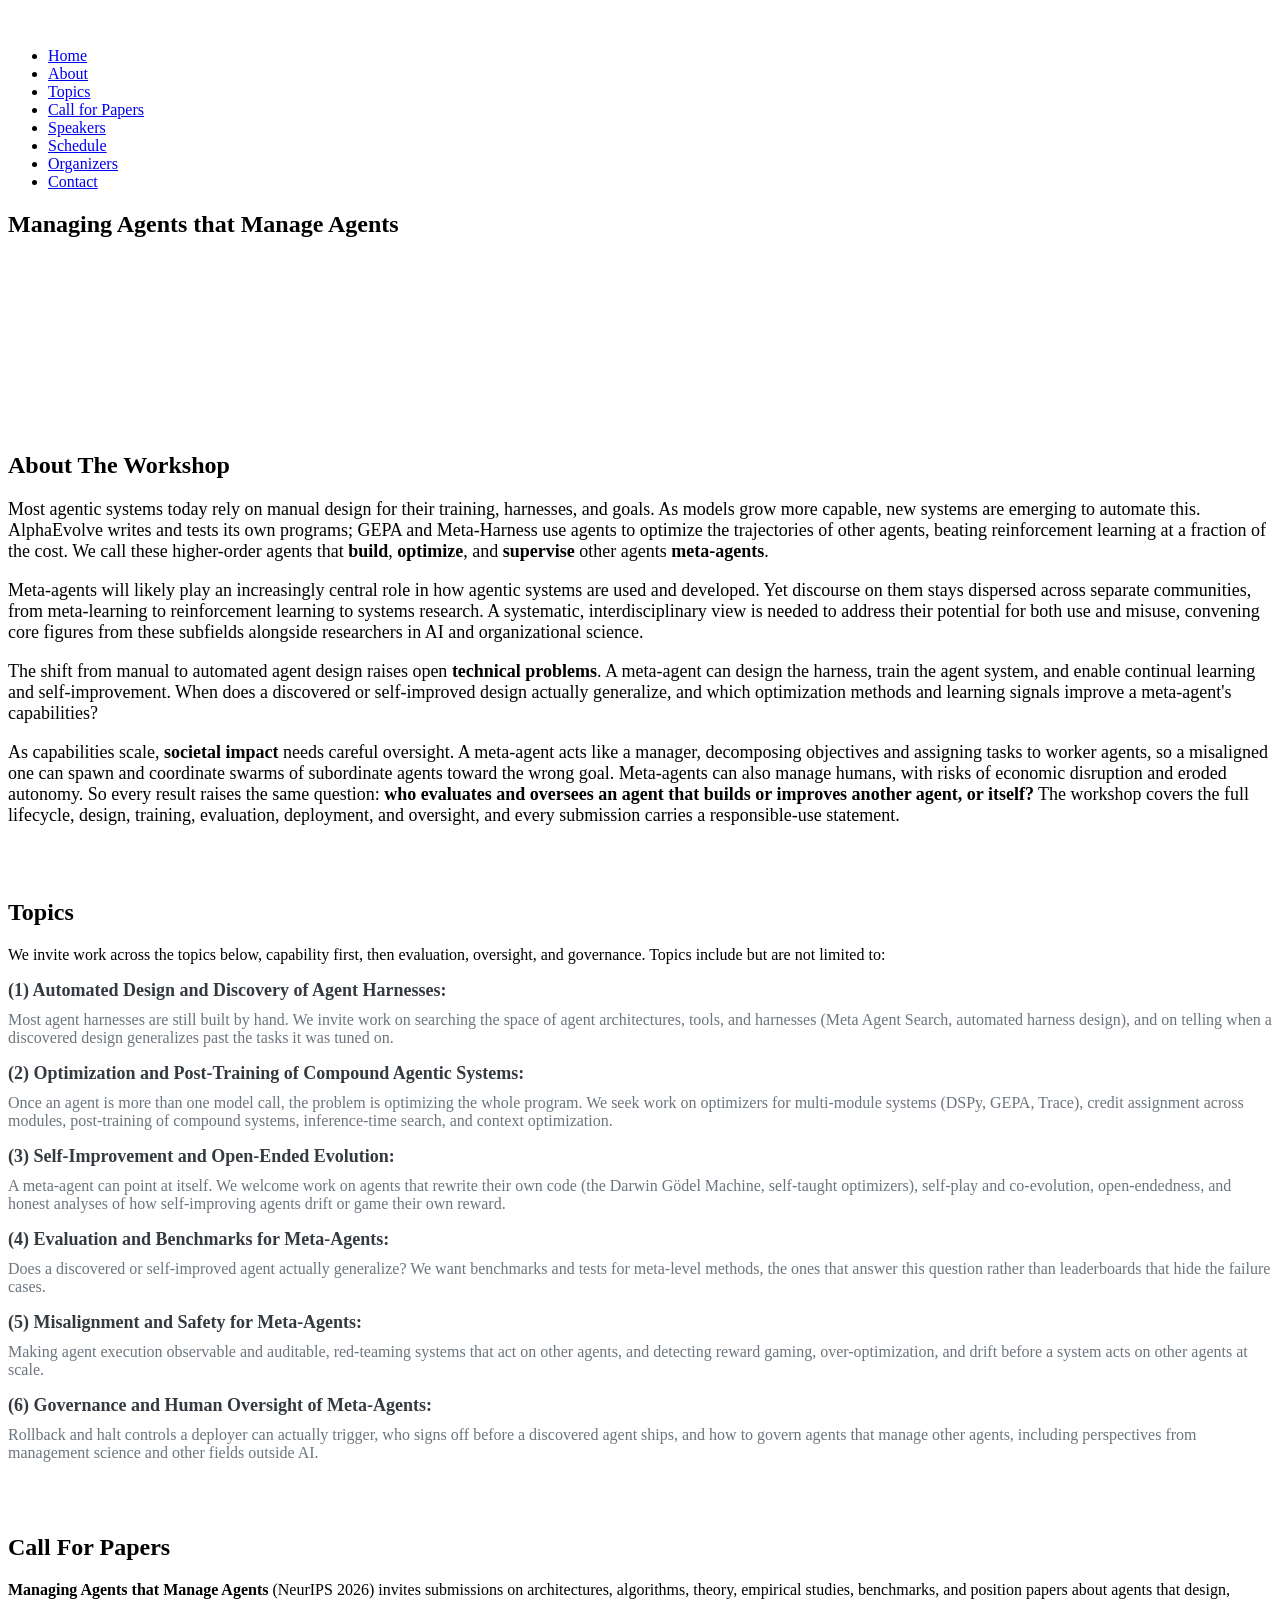
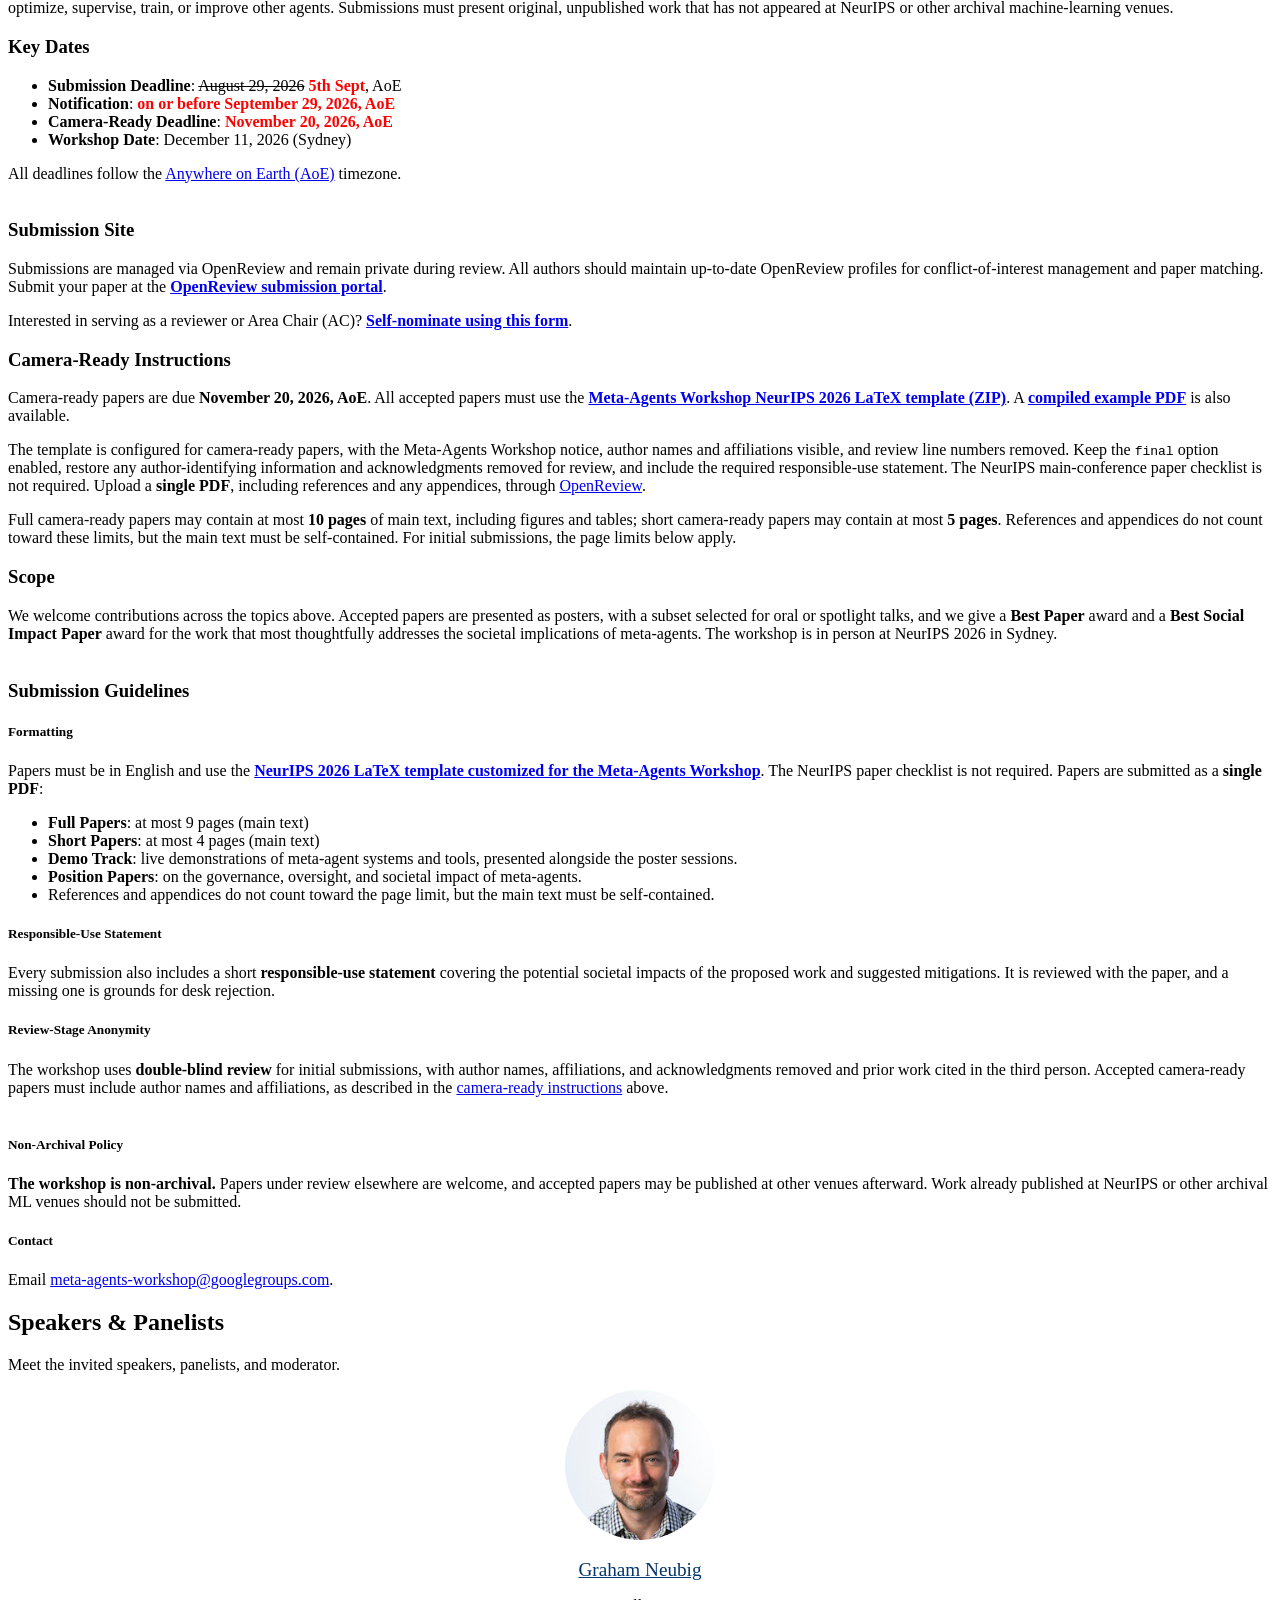
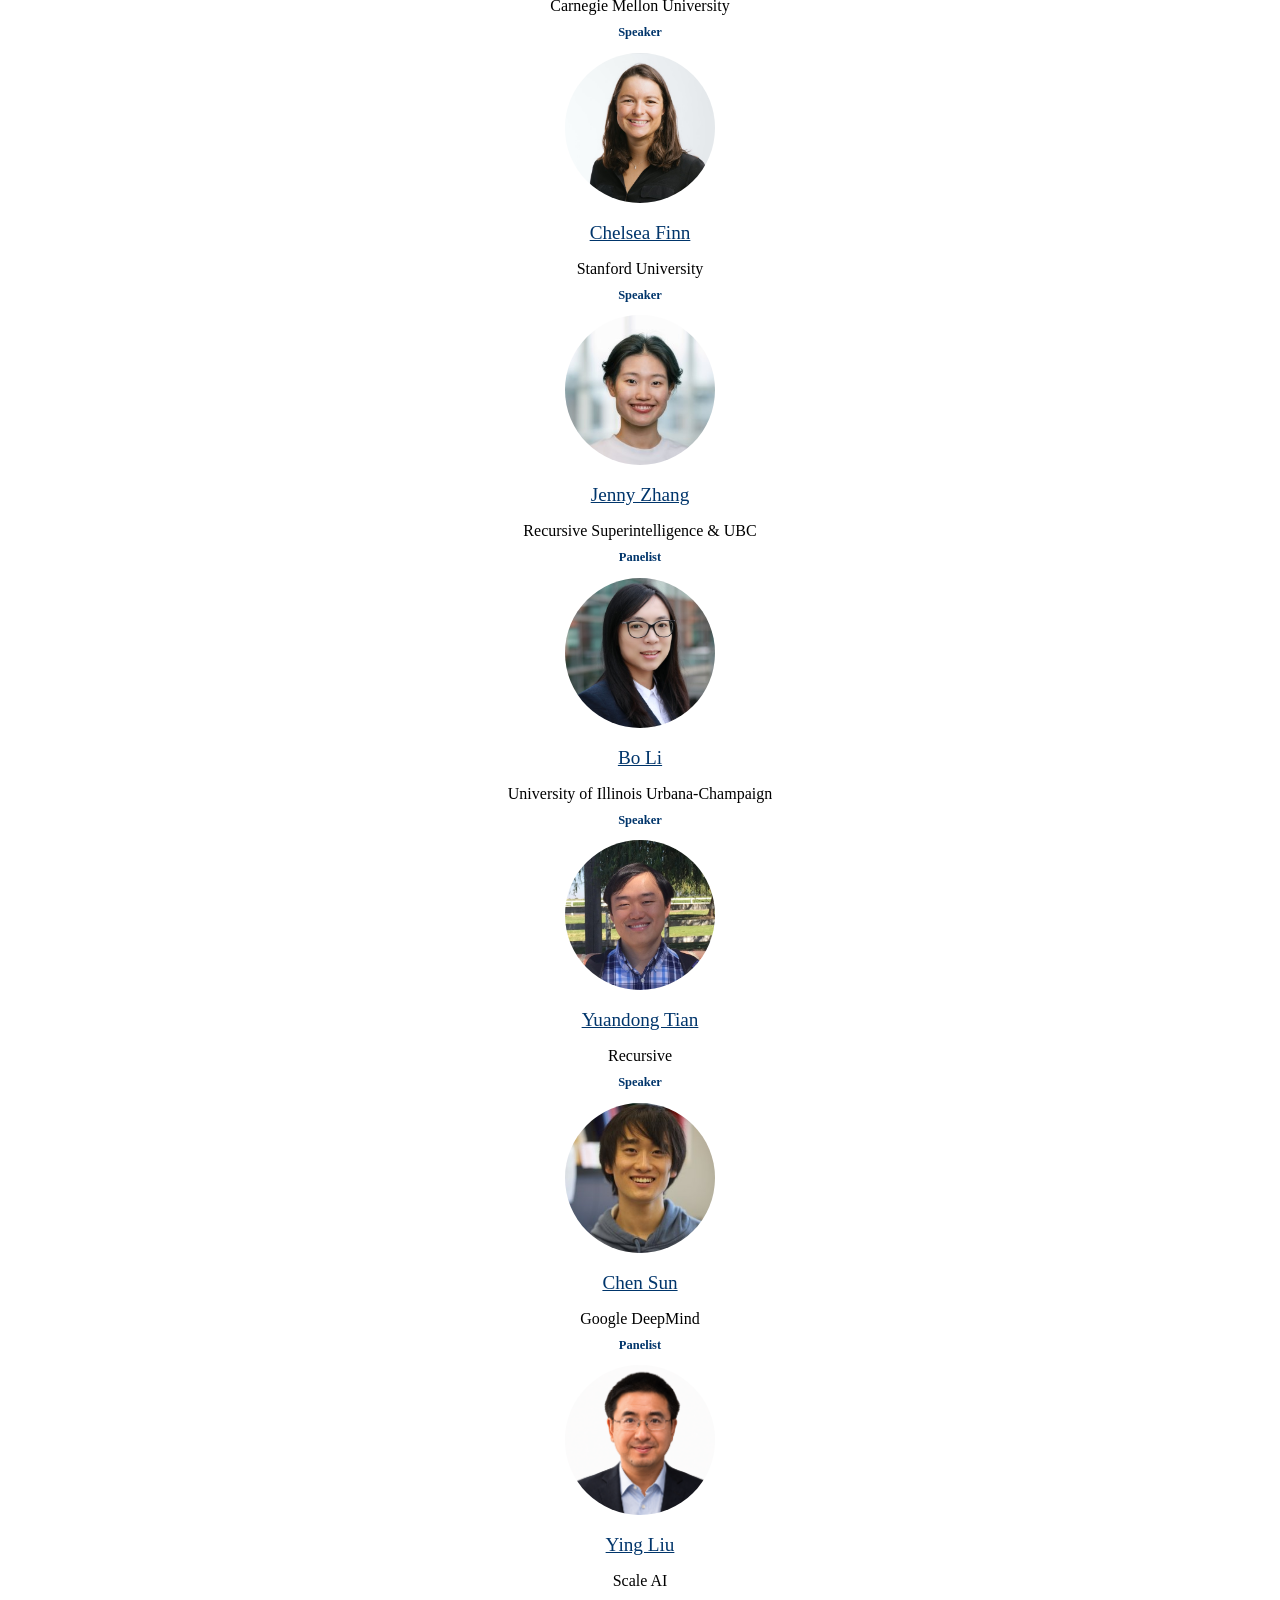
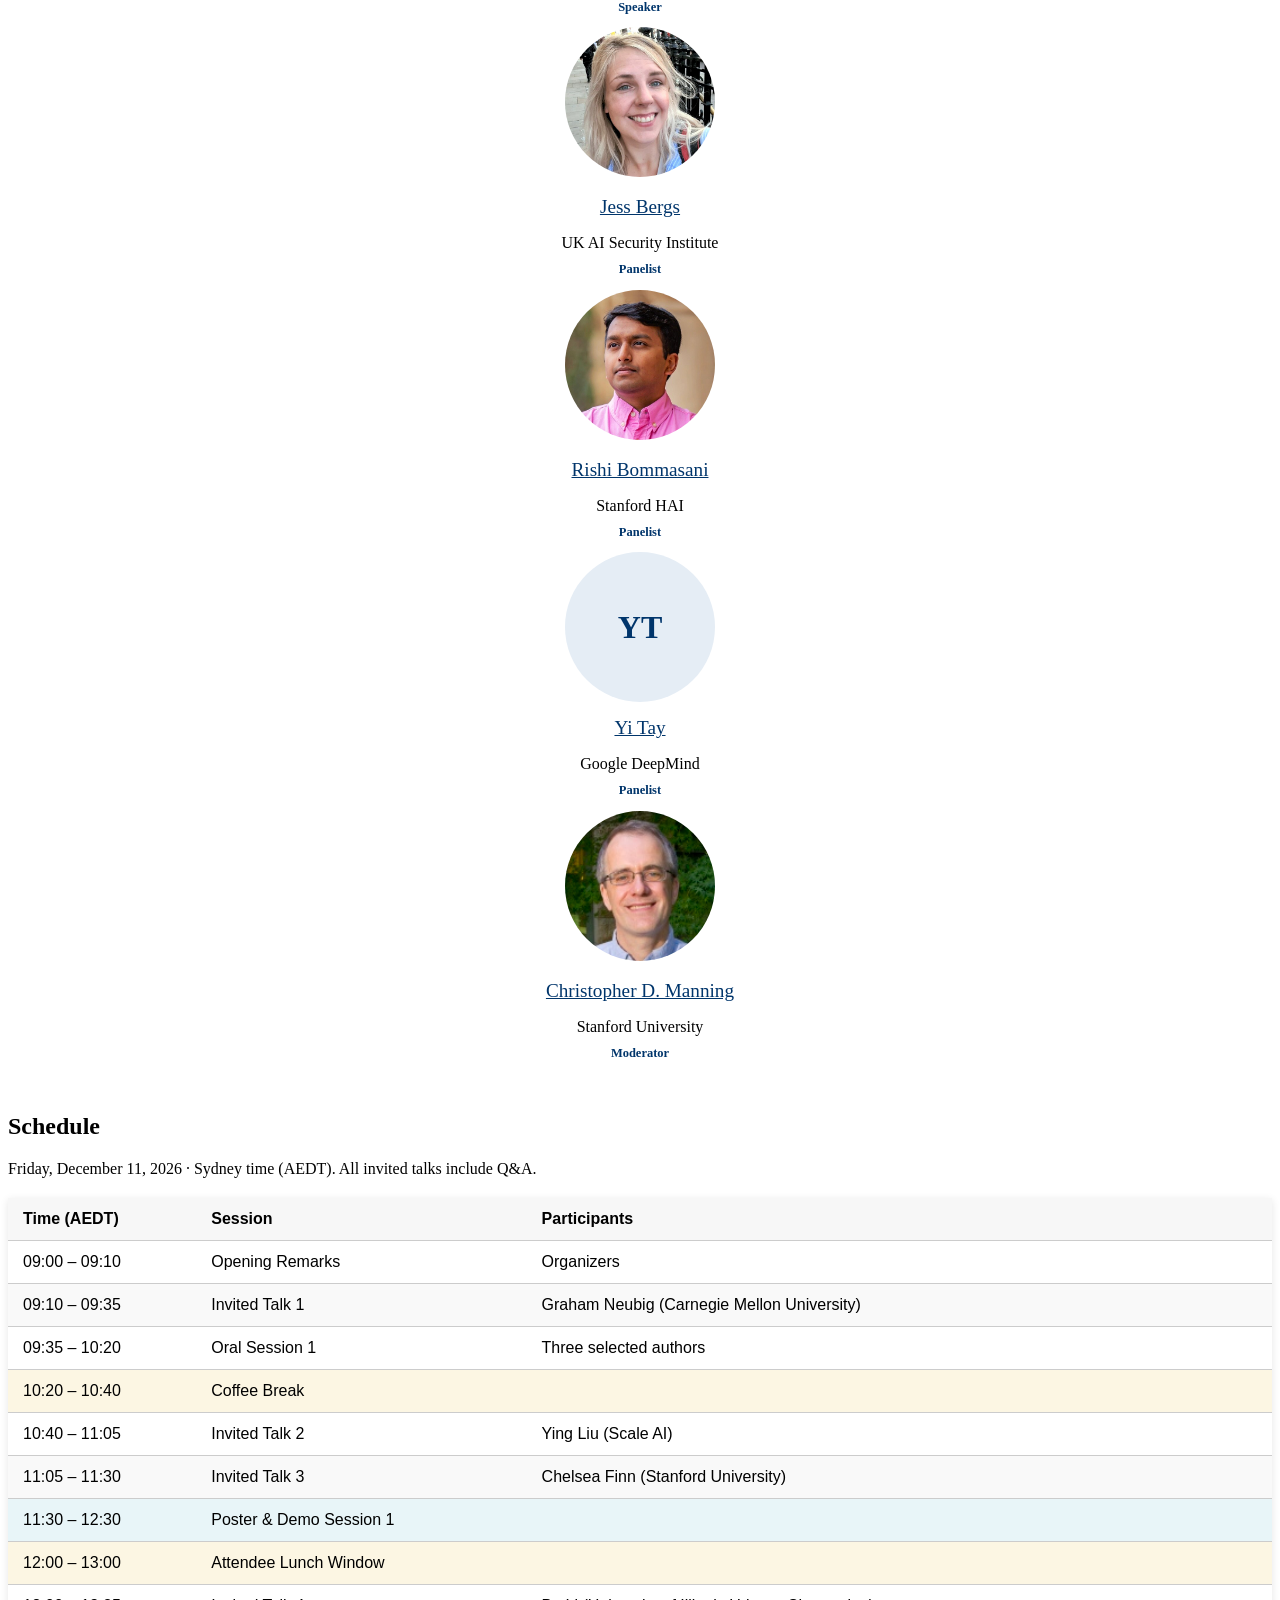
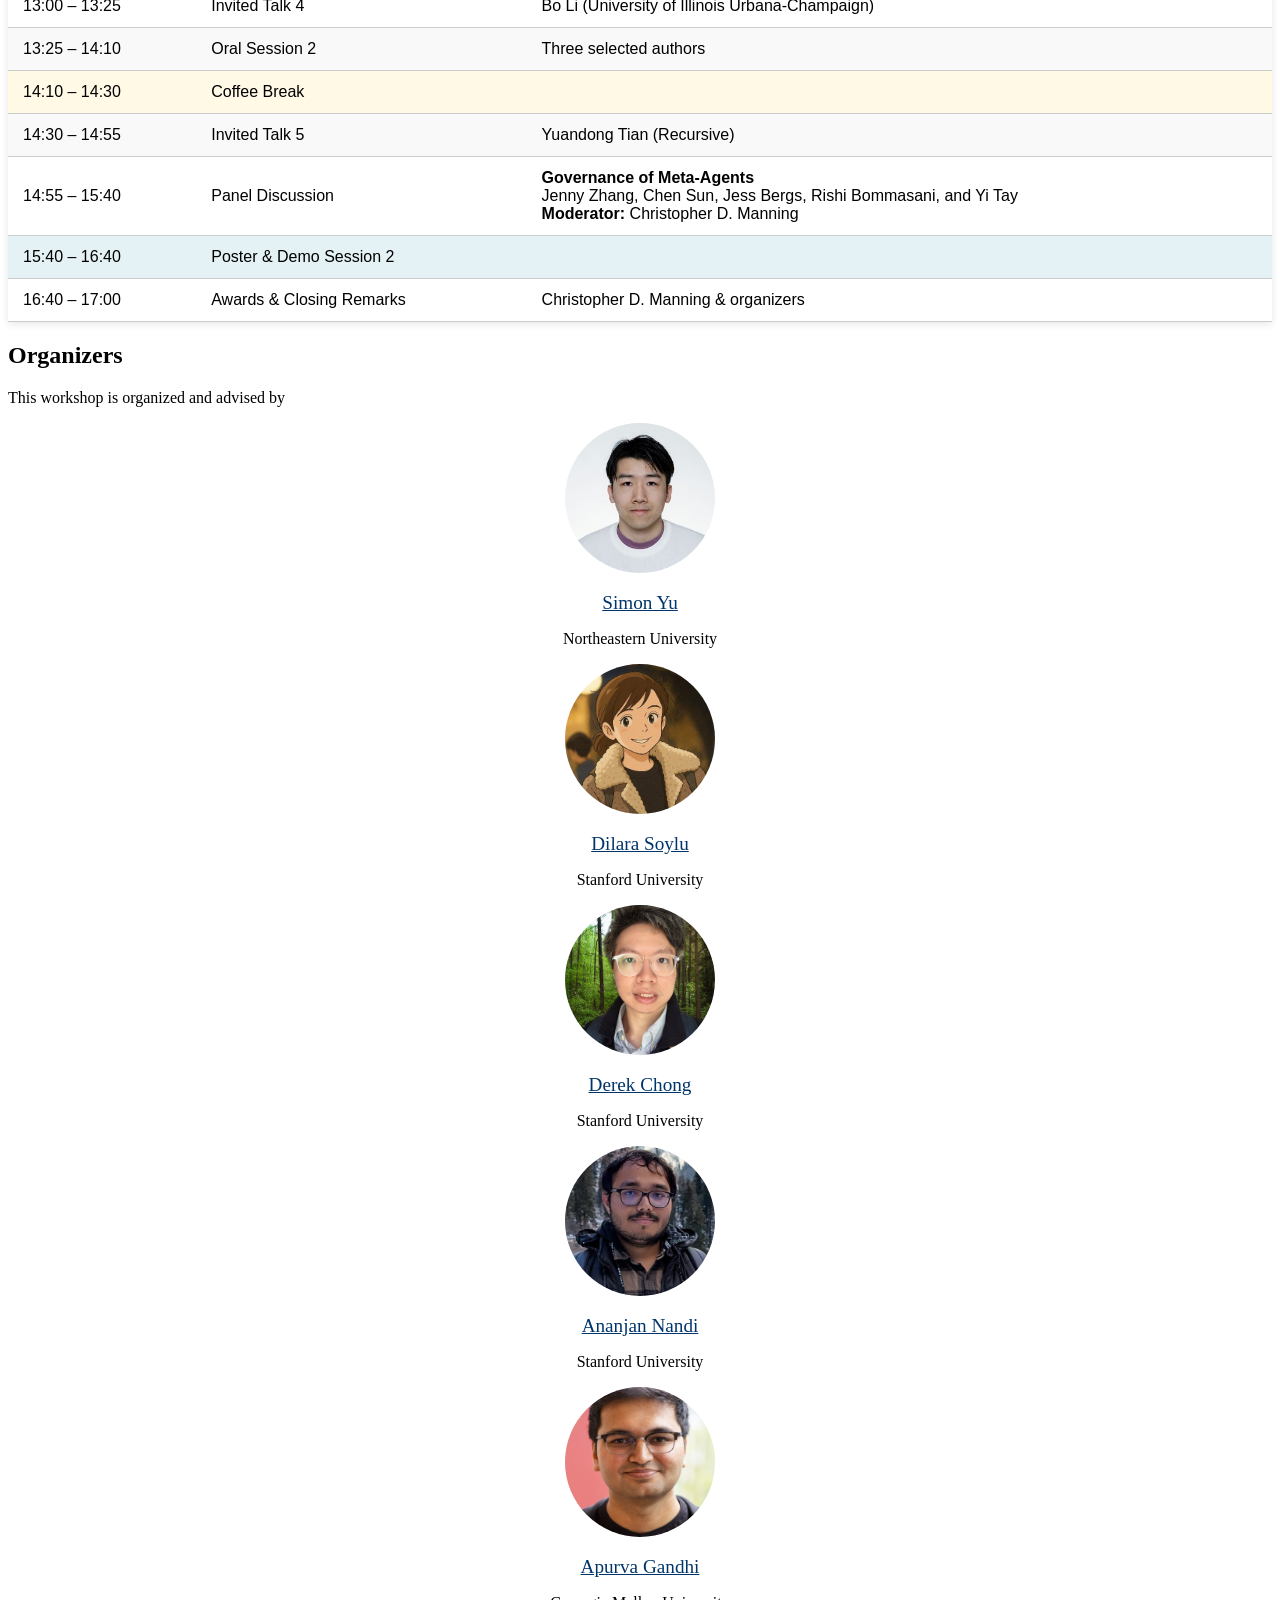
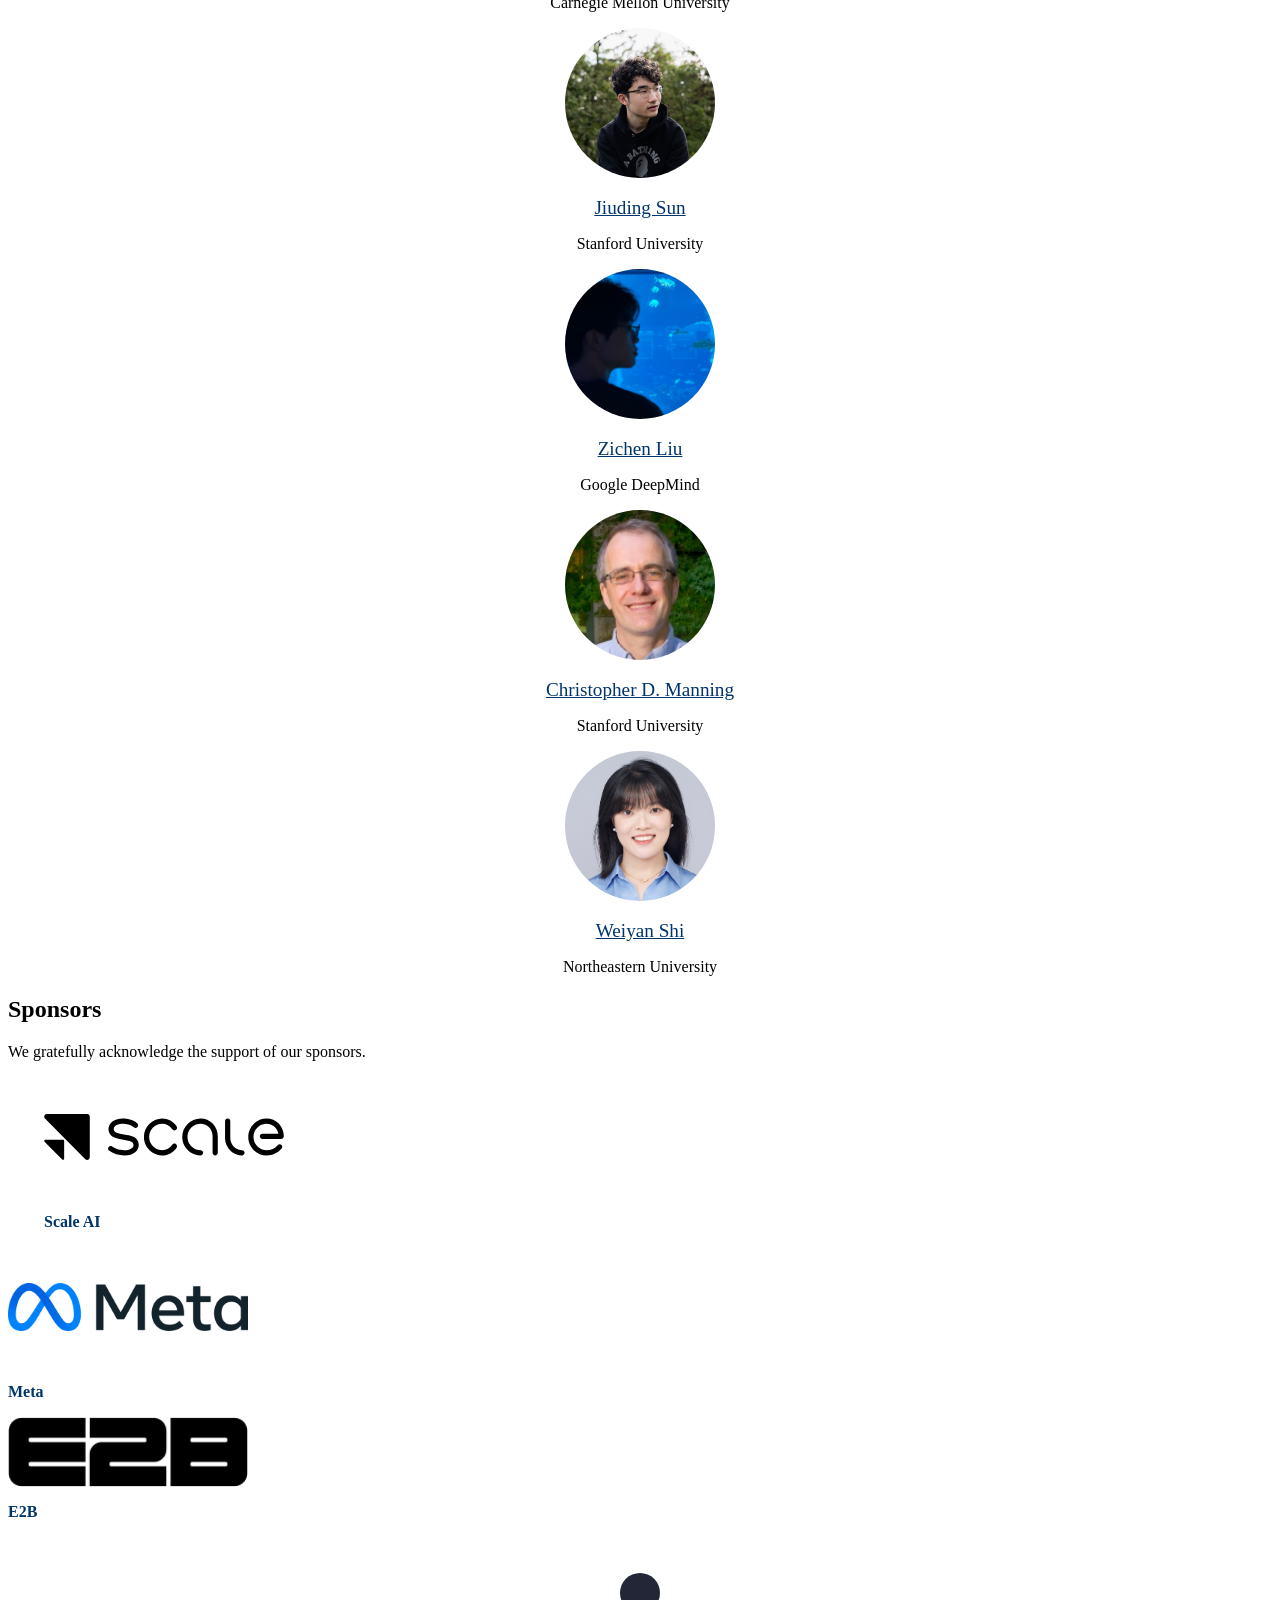
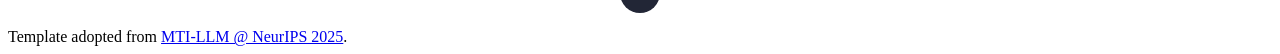
==== commit 668420bb: "Update Dec 11 workshop program and panel roster" ====
--- a/index.html
+++ b/index.html
@@ -1,571 +1,563 @@
 <!DOCTYPE html>
 <html lang="en">
+
 <head>
-  <meta charset="UTF-8" />
-  <meta name="viewport" content="width=device-width, initial-scale=1.0" />
-  <title>Managing Agents that Manage Agents · NeurIPS 2026 Workshop</title>
-  <meta name="description" content="A NeurIPS 2026 workshop on the responsible use of meta-agents: higher-order agents that build, optimize, and supervise other agents. Sydney, Australia, Dec 11-12, 2026. Submissions due Aug 29, 2026." />
-  <meta name="keywords" content="meta-agents, agentic AI, automated agent design, self-improvement, compound AI systems, meta-learning, NeurIPS 2026" />
-  <meta property="og:type" content="website" />
-  <meta property="og:title" content="Managing Agents that Manage Agents · NeurIPS 2026 Workshop" />
-  <meta property="og:description" content="A NeurIPS 2026 workshop on the responsible use of meta-agents. Sydney, Australia, Dec 11-12, 2026. Submissions due Aug 29, 2026." />
-  <meta property="og:image" content="https://meta-agents-workshop.github.io/assets/social-card.png" />
-  <meta name="twitter:card" content="summary_large_image" />
-  <meta name="twitter:title" content="Managing Agents that Manage Agents · NeurIPS 2026 Workshop" />
-  <meta name="twitter:description" content="A NeurIPS 2026 workshop on the responsible use of meta-agents. Sydney, Australia, Dec 11-12, 2026." />
-  <meta name="twitter:image" content="https://meta-agents-workshop.github.io/assets/social-card.png" />
-  <link rel="icon" type="image/png" sizes="32x32" href="assets/fav-32.png" />
-  <link rel="icon" type="image/svg+xml" href="data:image/svg+xml,%3Csvg xmlns='http://www.w3.org/2000/svg' viewBox='0 0 100 100'%3E%3Ctext y='0.9em' font-size='90'%3E%F0%9F%A4%96%3C/text%3E%3C/svg%3E" />
-  <link rel="apple-touch-icon" href="assets/fav-180.png" />
-  <link rel="preconnect" href="https://fonts.googleapis.com" />
-  <link rel="preconnect" href="https://fonts.gstatic.com" crossorigin />
-  <link href="https://fonts.googleapis.com/css2?family=Space+Grotesk:wght@500;600;700&family=Inter:wght@400;500;600&display=swap" rel="stylesheet" />
+  <meta charset="utf-8">
+  <meta content="width=device-width, initial-scale=1.0" name="viewport">
+
+  <title>Managing Agents that Manage Agents: Workshop on Responsible Use of Meta-Agents (NeurIPS 2026)</title>
+  <meta content="A NeurIPS 2026 workshop on meta-agents: how to responsibly build, optimize, train, and oversee self-improving agents that act on other agents." name="description">
+  <meta content="meta-agents, agentic AI, automated agent design, self-improvement, compound AI systems, meta-learning, NeurIPS 2026" name="keywords">
+
+
+  <link href="assets/img/meta-agents-logo.jpg" rel="icon" type="image/jpeg">
+  <link href="assets/img/meta-agents-logo.jpg" rel="apple-touch-icon">
+
+  <link href="https://fonts.googleapis.com/css?family=Open+Sans:300,300i,400,400i,700,700i|Raleway:300,400,500,700,800" rel="stylesheet">
+
+  <link href="assets/vendor/aos/aos.css" rel="stylesheet">
+  <link href="assets/vendor/bootstrap/css/bootstrap.min.css" rel="stylesheet">
+  <link href="assets/vendor/bootstrap-icons/bootstrap-icons.css" rel="stylesheet">
+  <link href="assets/vendor/glightbox/css/glightbox.min.css" rel="stylesheet">
+  <link href="assets/vendor/swiper/swiper-bundle.min.css" rel="stylesheet">
+
+  <link href="assets/css/style.css" rel="stylesheet">
+
   <style>
-    :root {
-      --paper: #f6f3ec; --ink: #24283a; --soft: #5d6072; --line: #e3ded1;
-      --night: #10182e; --indigo: #2e3a86; --ember: #b7521e; --gold: #e3a75c;
-      --maxw: 1060px;
-      --disp: 'Space Grotesk', sans-serif; --sans: 'Inter', sans-serif;
-    }
-    *, *::before, *::after { box-sizing: border-box; }
-    html { scroll-behavior: smooth; }
-    body { margin: 0; font-family: var(--sans); color: var(--ink); background: var(--paper); line-height: 1.68; -webkit-font-smoothing: antialiased; }
-    a { color: var(--indigo); text-decoration: none; }
-    a:hover { text-decoration: underline; }
-    .wrap { max-width: var(--maxw); margin: 0 auto; padding: 0 28px; }
-
-    /*
-      HERO. Currently a hand-built CSS placeholder (dusk gradient + inline SVG
-      constellation). When the commissioned illustration arrives, replace the
-      two gradient layers below with:
-        background: url(assets/hero.png) center bottom / cover no-repeat;
-      keep the last gradient stop of the art converging to var(--night) at the
-      bottom edge so the Overview section continues the image invisibly,
-      then delete the .hero-placeholder-art block.
-    */
-    .hero {
-      position: relative;
-      height: 100vh; height: 100svh;
-      min-height: 580px;
-      background:
-        radial-gradient(120% 90% at 76% 26%, rgba(255,213,166,0.38) 0%, rgba(255,213,166,0) 55%),
-        linear-gradient(180deg, #a9bade 0%, #c6c2e1 34%, #e8cdb2 58%, #a97e74 77%, #46406a 90%, #10182e 100%);
-      overflow: hidden;
-    }
-    .hero-placeholder-art {
-      position: absolute; z-index: 1;
-      right: 5%; bottom: 4%;
-      width: min(24vw, 320px); height: auto;
-      color: rgba(233, 226, 244, 0.34);
-      pointer-events: none;
-    }
-    .hero-inner {
-      position: relative; z-index: 2; max-width: 1180px; margin: 0 auto; padding: 12vh 28px 0; padding-top: 12svh;
-      height: 100%; display: flex; flex-direction: column; justify-content: flex-start;
-      align-items: center; text-align: center;
-    }
-    .h-card { max-width: 780px; }
-    .h-chip {
-      display: inline-block; font-family: var(--disp); font-weight: 600; font-size: 0.92rem;
-      letter-spacing: 0.04em; background: var(--indigo); color: #fff;
-      padding: 6px 20px; border-radius: 999px; margin-bottom: 24px;
-    }
-    .hero h1 {
-      font-family: var(--disp); font-weight: 700; font-size: clamp(2.5rem, 4.9vw, 4.1rem);
-      line-height: 1.04; margin: 0 0 14px; color: var(--indigo);
-      text-shadow: 0 2px 18px rgba(246, 243, 236, 0.9);
-    }
-    .h-sub {
-      font-family: var(--disp); font-weight: 600; font-size: clamp(1.25rem, 2.2vw, 1.65rem);
-      color: var(--ember); margin: 0 0 22px; text-shadow: 0 2px 14px rgba(246, 243, 236, 0.85);
-    }
-    .h-lede {
-      font-size: 1.12rem; color: #2c3042; font-weight: 500; max-width: 590px;
-      text-shadow: 0 1px 12px rgba(246, 243, 236, 0.8); margin: 0 auto 28px;
-    }
-    .h-meta {
-      display: flex; flex-wrap: wrap; align-items: center; justify-content: center; gap: 10px 18px;
-      font-weight: 600; font-size: 1rem; margin: 0 0 26px;
-    }
-    .h-meta span { display: inline-flex; align-items: center; gap: 9px; color: #fdf8ee; text-shadow: 0 1px 10px rgba(16, 24, 46, 0.55); }
-    .h-meta svg { flex: none; color: var(--gold); filter: drop-shadow(0 1px 4px rgba(16, 24, 46, 0.45)); }
-    .h-actions { margin-bottom: 16px; }
-    .btn {
-      display: inline-block; font-family: var(--disp); font-weight: 600; font-size: 1.05rem;
-      padding: 13px 32px; border-radius: 999px; margin: 0 6px 10px; transition: transform .14s ease;
-    }
-    .btn:hover { transform: scale(1.05); text-decoration: none; }
-    .btn-e { background: var(--ember); color: #fff; box-shadow: 0 5px 0 #8a3d15; }
-    .btn-i { background: var(--indigo); color: #fff; box-shadow: 0 5px 0 #1f2a63; }
-    .h-deadline { font-weight: 600; font-size: 0.92rem; color: #d9d4e8; text-shadow: 0 1px 8px rgba(16, 24, 46, 0.55); margin: 0; }
-    .scroll-cue {
-      position: absolute; z-index: 3; left: 50%; bottom: 18px; transform: translateX(-50%);
-      color: #ece5d8; opacity: 0.92;
-      animation: cue-bob 1.7s ease-in-out infinite;
-    }
-    @keyframes cue-bob {
-      0%, 100% { transform: translateX(-50%) translateY(0); }
-      50% { transform: translateX(-50%) translateY(9px); }
-    }
-    @media (max-width: 880px) {
-      /* Movie-poster treatment: tinted scrim, light text, centered. */
-      .hero { height: auto; min-height: 100svh; padding: 84px 0; }
-      .hero::before {
-        content: ""; position: absolute; inset: 0; z-index: 1;
-        background: linear-gradient(180deg, rgba(16,24,46,0.52) 0%, rgba(16,24,46,0.38) 45%, rgba(16,24,46,0.66) 100%);
+    .schedule-table {
+      width: 100%;
+      border-collapse: collapse;
+      background: #fff;
+      font-family: Arial, sans-serif;
+      box-shadow: 0 2px 8px rgba(0, 0, 0, 0.1);
+      margin: 20px 0;
+    }
+    .schedule-table th,
+    .schedule-table td {
+      padding: 12px 15px;
+      border-bottom: 1px solid #ccc;
+      text-align: left;
+    }
+    .schedule-table th {
+      background-color: #f7f7f7;
+      font-weight: bold;
+    }
+    .schedule-table tbody tr:nth-child(even) {
+      background-color: #f9f9f9;
+    }
+    .schedule-table tbody tr:hover {
+      background-color: #f1f1f1;
+    }
+    @media (max-width: 768px) {
+      .schedule-table th,
+      .schedule-table td {
+        padding: 10px;
       }
-      .hero-placeholder-art { right: 4%; bottom: 2%; width: 46vw; color: rgba(246,243,236,0.2); }
-      .hero-inner { padding-top: 0; }
-      .hero h1 { color: #f3efe4; text-shadow: 0 2px 16px rgba(16, 24, 46, 0.85); }
-      .h-sub { color: var(--gold); text-shadow: 0 2px 12px rgba(16, 24, 46, 0.85); }
-      .h-lede { color: #e6e2ee; text-shadow: 0 1px 10px rgba(16, 24, 46, 0.7); }
-    }
-
-    section { padding: 60px 0; }
-    .night { background: var(--night); color: #d5d3e2; }
-    .night section { padding: 44px 0; }
-    .night .stitle { color: #f1eee2; }
-    .night .ov { color: #cfcde0; }
-    .night a { color: #a3b2ea; }
-    .dawn {
-      height: 320px;
-      background: linear-gradient(180deg, #10182e 0%, #2c3157 32%, #7d6390 56%, #d8a988 76%, #efe0c8 90%, var(--paper) 100%);
-    }
-    section.tinted {
-      background: linear-gradient(180deg, rgba(238,231,214,0) 0%, #eee7d6 22%, #eee7d6 78%, rgba(238,231,214,0) 100%);
-      padding: 86px 0;
-    }
-    .reveal { opacity: 0; transform: translateY(26px); transition: opacity .7s ease, transform .7s ease; }
-    .reveal.on { opacity: 1; transform: none; }
-    @media (prefers-reduced-motion: reduce) {
-      html { scroll-behavior: auto; }
-      .reveal { opacity: 1; transform: none; transition: none; }
-      .scroll-cue { animation: none; }
-    }
-    .stitle { font-family: var(--disp); font-weight: 700; font-size: clamp(1.9rem, 3.4vw, 2.5rem); text-align: center; margin: 0 0 10px; color: var(--ink); }
-    .divider { display: block; width: 170px; margin: 0 auto 38px; height: auto; opacity: 0.9; }
-    .ov { font-size: 1.05rem; margin: 0 0 20px; }
-    .hl {
-      padding: 1px 8px; border: 1.5px solid var(--ember); border-radius: 9px;
-      box-decoration-break: clone; -webkit-box-decoration-break: clone;
-    }
-    .night .hl { color: #f2d9c2; }
-    .narrow { max-width: 780px; margin: 0 auto; text-align: left; }
-    .c-h3 { margin: 38px 0 10px; font-size: 1.35rem; font-weight: 600; font-family: var(--disp); }
-    .c-h4 { margin: 24px 0 4px; font-size: 1rem; font-weight: 700; color: var(--indigo); }
-    .c-p { margin: 6px 0 14px; }
-    .c-topic { margin: 4px 0 16px; color: #494d60; }
-    .c-guide { list-style: none; padding: 0; margin: 8px 0 20px; }
-    .c-guide li { padding: 9px 0; border-bottom: 1px solid var(--line); }
-    .people { display: flex; flex-wrap: wrap; gap: 26px 24px; justify-content: center; margin-top: 36px; }
-    .person { width: 232px; text-align: center; }
-    .avatar { width: 118px; height: 118px; border-radius: 50%; object-fit: cover; margin-bottom: 12px; border: 3px solid var(--indigo); }
-    .p-name { font-weight: 700; font-family: var(--disp); font-size: 1.06rem; }
-    .p-name a { color: inherit; }
-    .p-affil { font-size: 0.86rem; color: var(--soft); }
-    .p-bio { font-size: 0.84rem; color: var(--soft); line-height: 1.5; margin: 8px 0 0; }
-    #speakers .narrow { max-width: 1040px; }
-    #speakers .person {
-      width: 240px; padding: 24px 16px 20px;
-      background: rgba(255, 255, 255, 0.055); border: 1px solid rgba(255, 255, 255, 0.14); border-radius: 18px;
-    }
-    #speakers .avatar { width: 124px; height: 124px; border: 3px solid var(--gold); box-shadow: 0 0 0 6px rgba(227, 167, 92, 0.12); }
-    #speakers .p-name { color: #f1eee2; }
-    #speakers .p-name a { color: inherit; }
-    #speakers .p-affil, #speakers .p-bio { color: #a9a4c4; }
-    .p-role { font-family: var(--disp); font-weight: 600; font-size: 0.76rem; letter-spacing: 0.05em; text-transform: uppercase; color: var(--gold); margin-top: 4px; }
-    .p-tent { color: #cf9576; }
-    .c-note { font-style: italic; font-size: 0.9rem; color: var(--soft); margin-top: 16px; text-align: center; }
-    .c-center { text-align: center; }
-    #organizers .narrow { max-width: 1040px; }
-
-    .dates-list { max-width: 600px; margin: 0 auto; }
-    .dates-list li { display: flex; justify-content: space-between; gap: 16px; font-weight: 600; }
-    .dates-list .d-val { color: var(--ember); font-family: var(--disp); text-align: right; }
-
-    .sched-scroll { overflow-x: auto; margin-top: 8px; }
-    .sched { width: 100%; min-width: 640px; border-collapse: collapse; font-size: 0.95rem; }
-    .sched th {
-      font-family: var(--disp); font-weight: 600; text-align: left; padding: 10px 14px;
-      border-bottom: 2px solid var(--ink); white-space: nowrap;
-    }
-    .sched td { padding: 10px 14px; border-bottom: 1px solid var(--line); vertical-align: top; }
-    .sched td.time { white-space: nowrap; font-weight: 600; color: var(--indigo); }
-    .sched .poster-row td { background: #e7ebf6; }
-    .sched .break-row td { background: #f2e8d2; }
-
-    .sponsor-block { margin-top: 64px; text-align: center; }
-    .sponsor-block h3 { font-family: var(--disp); font-weight: 600; font-size: 1.15rem; margin: 0 0 18px; color: var(--soft); }
-    .sponsor-block img { height: 74px; width: auto; }
-
-    .finale-sec { height: 170vh; height: 170svh; position: relative; background: var(--paper); }
-    .finale-pin {
-      position: sticky; top: 22vh; top: 22svh; height: 56vh; height: 56svh; overflow: hidden;
-      display: flex; flex-direction: column; justify-content: center;
-    }
-    .finale-wrap { max-width: 1100px; margin: 0 auto; padding: 0 24px; text-align: center; width: 100%; }
-    .finale-svg { width: 100%; height: auto; display: block; overflow: visible; }
-    .finale-svg path { fill: none; stroke: var(--ink); stroke-width: 1.5; stroke-linecap: round; stroke-linejoin: round; opacity: 0.88; }
-    .finale-cap { font-family: var(--disp); font-weight: 600; font-size: 1.12rem; color: var(--soft); margin: 16px 0 0; }
-
-    footer.foot { background: #273272; color: #dcd8ec; text-align: center; padding: 54px 24px; }
-    footer.foot .t { font-family: var(--disp); font-weight: 700; font-size: 1.5rem; color: #fff; }
-    footer.foot .s { font-size: 0.9rem; margin-top: 8px; color: #b9b3d9; }
-    footer.foot .reach { font-size: 0.95rem; color: #cdc7e4; margin: 26px auto 4px; line-height: 1.9; }
-    footer.foot .reach a, footer.foot .soc a { color: var(--gold); font-weight: 700; }
-    footer.foot .soc { font-size: 0.9rem; color: #b9b3d9; margin: 4px 0 0; }
+    }
+    #organizers .speaker img,
+    #speakers .speaker img,
+    #panelists .speaker img {
+      width: 150px;
+      height: 150px;
+      object-fit: cover;
+      border-radius: 50%;
+      margin-bottom: 15px;
+    }
+    #sponsors .speaker img {
+      width: 300px;
+      height: auto;
+      object-fit: contain;
+      margin-bottom: 15px;
+    }
   </style>
 </head>
+
 <body>
-  <section class="hero">
-    <!-- Placeholder art: a constellation org-chart of agents managing agents.
-         Swapped out when the commissioned hero illustration lands. -->
-    <svg class="hero-placeholder-art" viewBox="0 0 460 420" fill="none" stroke="currentColor" stroke-width="1.6" stroke-linecap="round" aria-hidden="true">
-      <circle cx="230" cy="60" r="34" />
-      <circle cx="230" cy="60" r="22" stroke-dasharray="4 6" />
-      <circle cx="230" cy="52" r="5" />
-      <path d="M 218 70 Q 230 80 242 70" />
-      <path d="M 230 94 L 230 130 M 230 130 L 90 170 M 230 130 L 230 170 M 230 130 L 370 170" />
-      <circle cx="90" cy="196" r="26" />
-      <circle cx="90" cy="190" r="4" />
-      <path d="M 81 203 Q 90 210 99 203" />
-      <circle cx="230" cy="196" r="26" />
-      <circle cx="230" cy="190" r="4" />
-      <path d="M 221 203 Q 230 210 239 203" />
-      <circle cx="370" cy="196" r="26" />
-      <circle cx="370" cy="190" r="4" />
-      <path d="M 361 203 Q 370 210 379 203" />
-      <path d="M 90 222 L 90 254 M 90 254 L 48 286 M 90 254 L 132 286" />
-      <path d="M 230 222 L 230 254 M 230 254 L 188 286 M 230 254 L 272 286" />
-      <path d="M 370 222 L 370 254 M 370 254 L 328 286 M 370 254 L 412 286" />
-      <circle cx="48" cy="304" r="17" /><circle cx="132" cy="304" r="17" />
-      <circle cx="188" cy="304" r="17" /><circle cx="272" cy="304" r="17" />
-      <circle cx="328" cy="304" r="17" /><circle cx="412" cy="304" r="17" />
-      <path d="M 48 300 a 2 2 0 1 0 0.1 0 M 132 300 a 2 2 0 1 0 0.1 0 M 188 300 a 2 2 0 1 0 0.1 0 M 272 300 a 2 2 0 1 0 0.1 0 M 328 300 a 2 2 0 1 0 0.1 0 M 412 300 a 2 2 0 1 0 0.1 0" />
-      <path d="M 20 368 L 440 368" stroke-dasharray="2 8" />
-    </svg>
-    <div class="hero-inner">
-      <div class="h-card">
-        <span class="h-chip">NeurIPS 2026 Workshop</span>
-        <h1>Managing Agents<br />that Manage Agents</h1>
-        <p class="h-sub">Workshop on Responsible Use of Meta-Agents</p>
-        <p class="h-lede">Meta-agents are increasingly used to train, manage, and supervise other agents, and even people. How do we ensure this capability develops responsibly?</p>
-        <p class="h-meta">
-          <span><svg width="18" height="18" viewBox="0 0 24 24" fill="none" stroke="currentColor" stroke-width="2.2" stroke-linecap="round" stroke-linejoin="round" aria-hidden="true"><rect x="3" y="5" width="18" height="16" rx="2.5"/><path d="M8 3v4M16 3v4M3 10h18"/></svg>December 11-12, 2026</span>
-          <span><svg width="18" height="18" viewBox="0 0 24 24" fill="none" stroke="currentColor" stroke-width="2.2" stroke-linecap="round" stroke-linejoin="round" aria-hidden="true"><path d="M12 21s-7-5.5-7-11a7 7 0 0 1 14 0c0 5.5-7 11-7 11z"/><circle cx="12" cy="10" r="2.6"/></svg>Sydney, Australia</span>
-        </p>
-        <div class="h-actions">
-          <a class="btn btn-e" href="#cfp">Call for Papers</a>
-          <a class="btn btn-i" href="https://openreview.net/group?id=NeurIPS.cc/2026/Workshop/Meta-Agents" target="_blank" rel="noopener">Submit on OpenReview</a>
-        </div>
-        <p class="h-deadline">Submissions due August 29, 2026 (AoE)</p>
-      </div>
+
+  <header id="header" class="d-flex align-items-center">
+    <div class="container-fluid container-xxl d-flex align-items-center">
+
+      <div id="logo" class="me-auto">
+        <a href="index.html" class="scrollto" style="font-weight: 800; font-size: 1.25em; color: #fff; text-decoration: none;">Managing Agents that Manage Agents</a>
+      </div>
+
+      <nav id="navbar" class="navbar order-last order-lg-0">
+        <ul>
+          <li><a class="nav-link scrollto active" href="#hero">Home</a></li>
+          <li><a class="nav-link scrollto" href="#about">About</a></li>
+          <li><a class="nav-link scrollto" href="#topic">Topics</a></li>
+          <li><a class="nav-link scrollto" href="#cfp">Call for Papers</a></li>
+          <li><a class="nav-link scrollto" href="#speakers">Speakers</a></li>
+          <li><a class="nav-link scrollto" href="#schedule">Schedule</a></li>
+          <li><a class="nav-link scrollto" href="#organizers">Organizers</a></li>
+          <li><a class="nav-link scrollto" href="mailto:meta-agents-workshop@googlegroups.com">Contact</a></li>
+        </ul>
+        <i class="bi bi-list mobile-nav-toggle"></i>
+      </nav>
+
     </div>
-    <a class="scroll-cue" href="#about" aria-label="Scroll to overview">
-      <svg width="34" height="20" viewBox="0 0 34 20" fill="none" aria-hidden="true"><path d="M3 3 L17 16 L31 3" stroke="currentColor" stroke-width="4" stroke-linecap="round" stroke-linejoin="round"/></svg>
-    </a>
-  </section>
-
-  <div class="night">
-  <section id="about">
-    <div class="wrap reveal">
-      <h2 class="stitle">Overview</h2>
-      <svg class="divider" viewBox="0 0 170 22" aria-hidden="true"><g fill="none" stroke-linecap="round"><circle cx="85" cy="11" r="7" fill="none" stroke="#e3a75c" stroke-width="2.2"/><circle cx="85" cy="11" r="2.6" fill="#e3a75c" stroke="none"/><path d="M 20 11 L 70 11 M 100 11 L 150 11" stroke="#6b79c9" stroke-width="2.2" stroke-dasharray="1 8"/><path d="M 20 7 L 20 15 M 150 7 L 150 15" stroke="#6b79c9" stroke-width="2.2"/></g></svg>
-      <div class="narrow">
-        <p class="ov">Most agentic systems today rely on manual design for their training, harnesses, and goals. As models grow more capable, new systems are emerging to automate this. AlphaEvolve writes and tests its own programs; GEPA and Meta-Harness use agents to optimize the trajectories of other agents, beating reinforcement learning at a fraction of the cost. We call these higher-order agents that build, optimize, and supervise other agents <span class="hl">meta-agents</span>.</p>
-        <p class="ov">Meta-agents will likely play an increasingly central role in how agentic systems are used and developed. Yet discourse on them stays dispersed across separate communities, from meta-learning to reinforcement learning to systems research. A systematic, interdisciplinary view is needed to address their potential for both use and misuse, convening core figures from these subfields alongside researchers in AI and organizational science.</p>
-        <p class="ov">The shift from manual to automated agent design raises open <span class="hl">technical problems</span>. A meta-agent can design the harness, train the agent system, and enable continual learning and self-improvement. When does a discovered or self-improved design actually generalize, and which optimization methods and learning signals improve a meta-agent's capabilities?</p>
-        <p class="ov">As capabilities scale, societal impact needs careful oversight. A meta-agent acts like a manager, decomposing objectives and assigning tasks to worker agents, so a misaligned one can spawn and coordinate swarms of subordinate agents toward the wrong goal. Meta-agents can also manage humans, with risks of economic disruption and eroded autonomy. So every result raises the same question: <span class="hl">who evaluates and oversees an agent that builds or improves another agent, or itself?</span> The workshop covers the full lifecycle, design, training, evaluation, deployment, and oversight, and every submission carries a responsible-use statement.</p>
+  </header>
+
+  <section id="hero">
+    <div class="hero-container" data-aos="zoom-in" data-aos-delay="200">
+      <h1 class="mb-4 pb-0" style="text-transform: none;">
+        Managing Agents that Manage Agents<br>
+      </h1>
+      <h2 class="mb-4 pb-0" style="text-transform: none; color: white; font-size: 1.3em;">
+        Workshop on Responsible Use of Meta-Agents
+      </h2>
+      <h2 class="mb-4 pb-0" style="text-transform: none; color: white;">
+        NeurIPS 2026 &middot; December 11, 2026 &middot; Sydney, Australia
+      </h2>
+
+      <div class="social-links" style="margin-top: 25px;">
+        <div style="margin-bottom: 20px; color: white; font-size: 1.2em;">
+          Meta-agents are increasingly used to train, manage, and supervise other agents, and even people. How do we ensure this capability develops responsibly?
+        </div>
+        <a href="https://x.com/MetaAgentWkshop" target="_blank" rel="noopener noreferrer" title="Follow @MetaAgentWkshop on X" style="display: inline-flex; align-items: center; gap: 8px; padding: 8px 18px; border: 1px solid rgba(255,255,255,0.5); border-radius: 30px; color: #fff; text-decoration: none; font-weight: 600;">
+          <i class="bi bi-twitter-x"></i> Follow @MetaAgentWkshop
+        </a>
       </div>
     </div>
   </section>
 
-  <section id="speakers">
-    <div class="wrap reveal">
-      <h2 class="stitle">Speakers &amp; Panelists</h2>
-      <svg class="divider" viewBox="0 0 170 22" aria-hidden="true"><g fill="none" stroke-linecap="round"><circle cx="85" cy="11" r="7" fill="none" stroke="#e3a75c" stroke-width="2.2"/><circle cx="85" cy="11" r="2.6" fill="#e3a75c" stroke="none"/><path d="M 20 11 L 70 11 M 100 11 L 150 11" stroke="#6b79c9" stroke-width="2.2" stroke-dasharray="1 8"/><path d="M 20 7 L 20 15 M 150 7 L 150 15" stroke="#6b79c9" stroke-width="2.2"/></g></svg>
-      <div class="narrow">
-        <div class="people">
-          <div class="person"><img class="avatar" src="assets/img/speakers/graham_neubig.jpg" alt="Graham Neubig" /><div class="p-name"><a href="https://www.phontron.com/" target="_blank" rel="noopener">Graham Neubig</a></div><div class="p-affil">Carnegie Mellon University</div><div class="p-role">Speaker <span class="p-tent">(Online)</span></div></div>
-          <div class="person"><img class="avatar" src="assets/img/speakers/finn.jpg" alt="Chelsea Finn" /><div class="p-name"><a href="https://ai.stanford.edu/~cbfinn/" target="_blank" rel="noopener">Chelsea Finn</a></div><div class="p-affil">Stanford University</div><div class="p-role">Speaker <span class="p-tent">(Online)</span></div></div>
-          <div class="person"><img class="avatar" src="assets/img/speakers/jenny_zhang.jpg" alt="Jenny Zhang" /><div class="p-name"><a href="https://www.jennyzhangzt.com/" target="_blank" rel="noopener">Jenny Zhang</a></div><div class="p-affil">Recursive Superintelligence &amp; UBC</div><div class="p-role">Panelist</div></div>
-          <div class="person"><img class="avatar" src="assets/img/speakers/bo_li.jpg" alt="Bo Li" /><div class="p-name"><a href="https://aisecure.github.io/" target="_blank" rel="noopener">Bo Li</a></div><div class="p-affil">University of Illinois Urbana-Champaign</div><div class="p-role">Speaker</div></div>
-          <div class="person"><img class="avatar" src="assets/img/speakers/yuandong_tian.jpg" alt="Yuandong Tian" /><div class="p-name"><a href="https://yuandong-tian.com/" target="_blank" rel="noopener">Yuandong Tian</a></div><div class="p-affil">Recursive</div><div class="p-role">Speaker</div></div>
-          <div class="person"><img class="avatar" src="assets/img/speakers/chen_sun.jpg" alt="Chen Sun" /><div class="p-name"><a href="https://scholar.google.com/citations?user=Xvl3OLEAAAAJ&amp;hl=en" target="_blank" rel="noopener">Chen Sun</a></div><div class="p-affil">Google DeepMind</div><div class="p-role">Panelist</div></div>
-          <div class="person"><img class="avatar" src="assets/img/speakers/jess_bergs.jpg" alt="Jess Bergs" /><div class="p-name"><a href="https://www.jbergs.eu/" target="_blank" rel="noopener">Jess Bergs</a></div><div class="p-affil">UK AI Security Institute</div><div class="p-role">Panelist</div></div>
-          <div class="person"><img class="avatar" src="assets/img/speakers/rishi_bommasani.jpg" alt="Rishi Bommasani" /><div class="p-name"><a href="https://rishibommasani.github.io/" target="_blank" rel="noopener">Rishi Bommasani</a></div><div class="p-affil">Stanford HAI</div><div class="p-role">Panelist</div></div>
-        </div>
-
-      </div>
-    </div>
-  </section>
-  </div>
-
-  <div class="dawn"></div>
-
-  <section id="cfp">
-    <div class="wrap reveal">
-      <h2 class="stitle">Call for Papers</h2>
-      <svg class="divider" viewBox="0 0 170 22" aria-hidden="true"><g fill="none" stroke-linecap="round"><circle cx="85" cy="11" r="7" fill="none" stroke="#b7521e" stroke-width="2.2"/><circle cx="85" cy="11" r="2.6" fill="#b7521e" stroke="none"/><path d="M 20 11 L 70 11 M 100 11 L 150 11" stroke="#2e3a86" stroke-width="2.2" stroke-dasharray="1 8"/><path d="M 20 7 L 20 15 M 150 7 L 150 15" stroke="#2e3a86" stroke-width="2.2"/></g></svg>
-      <div class="narrow">
-        <p class="c-p"><strong>Managing Agents that Manage Agents</strong> (NeurIPS 2026) invites submissions on architectures, algorithms, theory, empirical studies, benchmarks, and position papers about agents that design, optimize, supervise, train, or improve other agents. Submissions must present original, unpublished work that has not appeared at NeurIPS or other archival machine-learning venues.</p>
-
-        <h3 class="c-h3">Topics of Interest</h3>
-        <p class="c-p">We invite work across the topics below, capability first, then evaluation, oversight, and governance. Topics include but are not limited to:</p>
-        <h4 class="c-h4">1. Automated Design and Discovery of Agent Harnesses</h4>
-        <p class="c-topic">Most agent harnesses are still built by hand. We invite work on searching the space of agent architectures, tools, and harnesses (Meta Agent Search, automated harness design), and on telling when a discovered design generalizes past the tasks it was tuned on.</p>
-        <h4 class="c-h4">2. Optimization and Post-Training of Compound Agentic Systems</h4>
-        <p class="c-topic">Once an agent is more than one model call, the problem is optimizing the whole program. We seek work on optimizers for multi-module systems (DSPy, GEPA, Trace), credit assignment across modules, post-training of compound systems, inference-time search, and context optimization.</p>
-        <h4 class="c-h4">3. Self-Improvement and Open-Ended Evolution</h4>
-        <p class="c-topic">A meta-agent can point at itself. We welcome work on agents that rewrite their own code (the Darwin G&ouml;del Machine, self-taught optimizers), self-play and co-evolution, open-endedness, and honest analyses of how self-improving agents drift or game their own reward.</p>
-        <h4 class="c-h4">4. Evaluation and Benchmarks for Meta-Agents</h4>
-        <p class="c-topic">Does a discovered or self-improved agent actually generalize? We want benchmarks and tests for meta-level methods, the ones that answer this question rather than leaderboards that hide the failure cases.</p>
-        <h4 class="c-h4">5. Misalignment and Safety for Meta-Agents</h4>
-        <p class="c-topic">Making agent execution observable and auditable, red-teaming systems that act on other agents, and detecting reward gaming, over-optimization, and drift before a system acts on other agents at scale.</p>
-        <h4 class="c-h4">6. Governance and Human Oversight of Meta-Agents</h4>
-        <p class="c-topic">Rollback and halt controls a deployer can actually trigger, who signs off before a discovered agent ships, and how to govern agents that manage other agents, including perspectives from management science and other fields outside AI.</p>
-
-        <h3 class="c-h3">Scope and Awards</h3>
-        <p class="c-p">Accepted papers are presented as posters, with a subset selected for oral or spotlight talks. We give a <strong>Best Paper</strong> award and a <strong>Best Social Impact Paper</strong> award for the work that most thoughtfully addresses the societal implications of meta-agents. The workshop is in person at NeurIPS 2026 in Sydney.</p>
-
-        <h3 class="c-h3">Submission Guidelines</h3>
-        <ul class="c-guide">
-          <li><strong>Format:</strong> Submissions must be in English and use the NeurIPS 2026 workshop LaTeX template, submitted as a single PDF. Full papers are at most 9 pages of main text; short papers at most 4 pages. References and appendices do not count toward the page limit, but the main text must be self-contained.</li>
-          <li><strong>Demo track:</strong> Live demonstrations of meta-agent systems and tools, presented alongside the poster sessions.</li>
-          <li><strong>Position papers:</strong> On the governance, oversight, and societal impact of meta-agents.</li>
-          <li><strong>Responsible-use statement:</strong> Every submission includes a short statement covering the potential societal impacts of the proposed work and suggested mitigations. It is reviewed with the paper, and a missing one is grounds for desk rejection.</li>
-          <li><strong>Anonymity:</strong> The workshop uses double-blind review. Submissions must be anonymized, with author names, affiliations, and acknowledgments removed and prior work cited in the third person.</li>
-          <li><strong>Non-archival:</strong> The workshop is non-archival. Papers under review elsewhere are welcome, and accepted papers may be published at other venues afterward. Work already published at NeurIPS or other archival ML venues should not be submitted.</li>
+  <main id="main">
+
+    <section id="about">
+      <div class="container position-relative" data-aos="fade-up">
+        <div class="row">
+          <div class="col-lg-12">
+            <h2>About The Workshop</h2>
+            <p style="font-size: 18px;">
+              Most agentic systems today rely on manual design for their training, harnesses, and goals. As models grow more capable, new systems are emerging to automate this. AlphaEvolve writes and tests its own programs; GEPA and Meta-Harness use agents to optimize the trajectories of other agents, beating reinforcement learning at a fraction of the cost. We call these higher-order agents that <b>build</b>, <b>optimize</b>, and <b>supervise</b> other agents <b>meta-agents</b>.
+            </p>
+            <p style="font-size: 18px;">
+              Meta-agents will likely play an increasingly central role in how agentic systems are used and developed. Yet discourse on them stays dispersed across separate communities, from meta-learning to reinforcement learning to systems research. A systematic, interdisciplinary view is needed to address their potential for both use and misuse, convening core figures from these subfields alongside researchers in AI and organizational science.
+            </p>
+            <p style="font-size: 18px;">
+              The shift from manual to automated agent design raises open <b>technical problems</b>. A meta-agent can design the harness, train the agent system, and enable continual learning and self-improvement. When does a discovered or self-improved design actually generalize, and which optimization methods and learning signals improve a meta-agent's capabilities?
+            </p>
+            <p style="font-size: 18px;">
+              As capabilities scale, <b>societal impact</b> needs careful oversight. A meta-agent acts like a manager, decomposing objectives and assigning tasks to worker agents, so a misaligned one can spawn and coordinate swarms of subordinate agents toward the wrong goal. Meta-agents can also manage humans, with risks of economic disruption and eroded autonomy. So every result raises the same question: <b>who evaluates and oversees an agent that builds or improves another agent, or itself?</b> The workshop covers the full lifecycle, design, training, evaluation, deployment, and oversight, and every submission carries a responsible-use statement.
+            </p>
+          </div>
+        </div>
+      </div>
+    </section>
+
+    <section id="topic" class="section-with-bg">
+      <br>
+      <br>
+      <div class="container" data-aos="fade-up">
+        <div class="section-header">
+          <h2>Topics</h2>
+          <p>We invite work across the topics below, capability first, then evaluation, oversight, and governance. Topics include but are not limited to:</p>
+        </div>
+        <section id="topics">
+          <div class="container">
+            <div class="row mb-4">
+              <div class="col-12">
+                <div class="topic-panel interactive-panel p-4 border shadow-sm rounded" style="background: #ffffff;">
+                  <b style="font-size: 18px; color: #343a40;">(1) Automated Design and Discovery of Agent Harnesses:</b>
+                  <p style="color: #6c757d; margin-top: 10px;">
+                    Most agent harnesses are still built by hand. We invite work on searching the space of agent architectures, tools, and harnesses (Meta Agent Search, automated harness design), and on telling when a discovered design generalizes past the tasks it was tuned on.
+                  </p>
+                </div>
+              </div>
+            </div>
+            <div class="row mb-4">
+              <div class="col-12">
+                <div class="topic-panel interactive-panel p-4 border shadow-sm rounded" style="background: #ffffff;">
+                  <b style="font-size: 18px; color: #343a40;">(2) Optimization and Post-Training of Compound Agentic Systems:</b>
+                  <p style="color: #6c757d; margin-top: 10px;">
+                    Once an agent is more than one model call, the problem is optimizing the whole program. We seek work on optimizers for multi-module systems (DSPy, GEPA, Trace), credit assignment across modules, post-training of compound systems, inference-time search, and context optimization.
+                  </p>
+                </div>
+              </div>
+            </div>
+            <div class="row mb-4">
+              <div class="col-12">
+                <div class="topic-panel interactive-panel p-4 border shadow-sm rounded" style="background: #ffffff;">
+                  <b style="font-size: 18px; color: #343a40;">(3) Self-Improvement and Open-Ended Evolution:</b>
+                  <p style="color: #6c757d; margin-top: 10px;">
+                    A meta-agent can point at itself. We welcome work on agents that rewrite their own code (the Darwin G&ouml;del Machine, self-taught optimizers), self-play and co-evolution, open-endedness, and honest analyses of how self-improving agents drift or game their own reward.
+                  </p>
+                </div>
+              </div>
+            </div>
+            <div class="row mb-4">
+              <div class="col-12">
+                <div class="topic-panel interactive-panel p-4 border shadow-sm rounded" style="background: #ffffff;">
+                  <b style="font-size: 18px; color: #343a40;">(4) Evaluation and Benchmarks for Meta-Agents:</b>
+                  <p style="color: #6c757d; margin-top: 10px;">
+                    Does a discovered or self-improved agent actually generalize? We want benchmarks and tests for meta-level methods, the ones that answer this question rather than leaderboards that hide the failure cases.
+                  </p>
+                </div>
+              </div>
+            </div>
+            <div class="row mb-4">
+              <div class="col-12">
+                <div class="topic-panel interactive-panel p-4 border shadow-sm rounded" style="background: #ffffff;">
+                  <b style="font-size: 18px; color: #343a40;">(5) Misalignment and Safety for Meta-Agents:</b>
+                  <p style="color: #6c757d; margin-top: 10px;">
+                    Making agent execution observable and auditable, red-teaming systems that act on other agents, and detecting reward gaming, over-optimization, and drift before a system acts on other agents at scale.
+                  </p>
+                </div>
+              </div>
+            </div>
+            <div class="row mb-4">
+              <div class="col-12">
+                <div class="topic-panel interactive-panel p-4 border shadow-sm rounded" style="background: #ffffff;">
+                  <b style="font-size: 18px; color: #343a40;">(6) Governance and Human Oversight of Meta-Agents:</b>
+                  <p style="color: #6c757d; margin-top: 10px;">
+                    Rollback and halt controls a deployer can actually trigger, who signs off before a discovered agent ships, and how to govern agents that manage other agents, including perspectives from management science and other fields outside AI.
+                  </p>
+                </div>
+              </div>
+            </div>
+          </div>
+        </section>
+      </div>
+      <br>
+      <br>
+    </section>
+
+    <section id="cfp">
+      <div class="container" data-aos="fade-up">
+        <div class="section-header">
+          <h2>Call For Papers</h2>
+        </div>
+        <p>
+          <b>Managing Agents that Manage Agents</b> (NeurIPS 2026) invites submissions on architectures, algorithms, theory, empirical studies, benchmarks, and position papers about agents that design, optimize, supervise, train, or improve other agents. Submissions must present original, unpublished work that has not appeared at NeurIPS or other archival machine-learning venues.
+        </p>
+        <h3>Key Dates</h3>
+        <ul class="fa-ul">
+          <li><span class="fa-li"><i class="fa fa-check"></i></span><b>Submission Deadline</b>: <del>August 29, 2026</del> <span style="color: red; font-weight: bold;">5th Sept</span>, AoE</li>
+          <li><span class="fa-li"><i class="fa fa-check"></i></span><b>Notification</b>: <span style="color: red; font-weight: bold;">on or before September 29, 2026, AoE</span></li>
+          <li><span class="fa-li"><i class="fa fa-check"></i></span><b>Camera-Ready Deadline</b>: <span style="color: red; font-weight: bold;">November 20, 2026, AoE</span></li>
+          <li><span class="fa-li"><i class="fa fa-check"></i></span><b>Workshop Date</b>: December 11, 2026 (Sydney)</li>
         </ul>
-        <p class="c-p">Submissions are managed via <a href="https://openreview.net/group?id=NeurIPS.cc/2026/Workshop/Meta-Agents" target="_blank" rel="noopener"><strong>OpenReview</strong></a> and remain private during review. All authors should maintain up-to-date OpenReview profiles for conflict-of-interest management and paper matching.</p>
-
-      </div>
-    </div>
-  </section>
-
-  <section id="dates" class="tinted">
-    <div class="wrap reveal">
-      <h2 class="stitle">Important Dates</h2>
-      <svg class="divider" viewBox="0 0 170 22" aria-hidden="true"><g fill="none" stroke-linecap="round"><circle cx="85" cy="11" r="7" fill="none" stroke="#b7521e" stroke-width="2.2"/><circle cx="85" cy="11" r="2.6" fill="#b7521e" stroke="none"/><path d="M 20 11 L 70 11 M 100 11 L 150 11" stroke="#2e3a86" stroke-width="2.2" stroke-dasharray="1 8"/><path d="M 20 7 L 20 15 M 150 7 L 150 15" stroke="#2e3a86" stroke-width="2.2"/></g></svg>
-      <div class="narrow">
-        <ul class="c-guide dates-list">
-          <li><span>Submission deadline</span><span class="d-val">August 29, 2026</span></li>
-          <li><span>Author notification</span><span class="d-val">on or before September 29, 2026</span></li>
-          <li><span>Workshop days</span><span class="d-val">December 11-12, 2026 (Sydney)</span></li>
+        All deadlines follow the <a href="https://time.is/Anywhere_on_Earth">Anywhere on Earth (AoE)</a> timezone.
+        <br>
+        <br>
+        <h3>Submission Site</h3>
+        <p>
+          Submissions are managed via OpenReview and remain private during review. All authors should maintain up-to-date OpenReview profiles for conflict-of-interest management and paper matching. Submit your paper at the <a href="https://openreview.net/group?id=NeurIPS.cc/2026/Workshop/Meta-Agents" target="_blank" rel="noopener noreferrer"><b>OpenReview submission portal</b></a>.
+        </p>
+        <p>
+          Interested in serving as a reviewer or Area Chair (AC)? <a href="https://forms.gle/VP6CEJwmEh8jX2P46" target="_blank" rel="noopener noreferrer"><b>Self-nominate using this form</b></a>.
+        </p>
+        <h3 id="camera-ready">Camera-Ready Instructions</h3>
+        <p>
+          Camera-ready papers are due <b>November 20, 2026, AoE</b>. All accepted papers must use the <a href="assets/downloads/meta-agents-2026-camera-ready.zip" download><b>Meta-Agents Workshop NeurIPS 2026 LaTeX template (ZIP)</b></a>. A <a href="assets/downloads/meta-agents-2026-camera-ready.pdf" target="_blank" rel="noopener noreferrer"><b>compiled example PDF</b></a> is also available.
+        </p>
+        <p>
+          The template is configured for camera-ready papers, with the Meta-Agents Workshop notice, author names and affiliations visible, and review line numbers removed. Keep the <code>final</code> option enabled, restore any author-identifying information and acknowledgments removed for review, and include the required responsible-use statement. The NeurIPS main-conference paper checklist is not required. Upload a <b>single PDF</b>, including references and any appendices, through <a href="https://openreview.net/group?id=NeurIPS.cc/2026/Workshop/Meta-Agents" target="_blank" rel="noopener noreferrer">OpenReview</a>.
+        </p>
+        <p>
+          Full camera-ready papers may contain at most <b>10 pages</b> of main text, including figures and tables; short camera-ready papers may contain at most <b>5 pages</b>. References and appendices do not count toward these limits, but the main text must be self-contained. For initial submissions, the page limits below apply.
+        </p>
+        <h3>Scope</h3>
+        We welcome contributions across the topics above. Accepted papers are presented as posters, with a subset selected for oral or spotlight talks, and we give a <b>Best Paper</b> award and a <b>Best Social Impact Paper</b> award for the work that most thoughtfully addresses the societal implications of meta-agents. The workshop is in person at NeurIPS 2026 in Sydney.
+        <br>
+        <br>
+        <h3>Submission Guidelines</h3>
+        <h5>Formatting</h5>
+        Papers must be in English and use the <a href="assets/downloads/meta-agents-2026-camera-ready.zip" download><b>NeurIPS 2026 LaTeX template customized for the Meta-Agents Workshop</b></a>. The NeurIPS paper checklist is not required. Papers are submitted as a <b>single PDF</b>:
+        <ul class="fa-ul">
+          <li><span class="fa-li"><i class="fa fa-check"></i></span><b>Full Papers</b>: at most 9 pages (main text)</li>
+          <li><span class="fa-li"><i class="fa fa-check"></i></span><b>Short Papers</b>: at most 4 pages (main text)</li>
+          <li><span class="fa-li"><i class="fa fa-check"></i></span><b>Demo Track</b>: live demonstrations of meta-agent systems and tools, presented alongside the poster sessions.</li>
+          <li><span class="fa-li"><i class="fa fa-check"></i></span><b>Position Papers</b>: on the governance, oversight, and societal impact of meta-agents.</li>
+          <li><span class="fa-li"><i class="fa fa-check"></i></span>References and appendices do not count toward the page limit, but the main text must be self-contained.</li>
         </ul>
-        <p class="c-note">All deadlines are 23:59 <a href="https://time.is/Anywhere_on_Earth" target="_blank" rel="noopener">Anywhere on Earth (AoE)</a>.</p>
-      </div>
-    </div>
-  </section>
-
-  <section id="schedule">
-    <div class="wrap reveal">
-      <h2 class="stitle">Tentative Schedule</h2>
-      <svg class="divider" viewBox="0 0 170 22" aria-hidden="true"><g fill="none" stroke-linecap="round"><circle cx="85" cy="11" r="7" fill="none" stroke="#b7521e" stroke-width="2.2"/><circle cx="85" cy="11" r="2.6" fill="#b7521e" stroke="none"/><path d="M 20 11 L 70 11 M 100 11 L 150 11" stroke="#2e3a86" stroke-width="2.2" stroke-dasharray="1 8"/><path d="M 20 7 L 20 15 M 150 7 L 150 15" stroke="#2e3a86" stroke-width="2.2"/></g></svg>
-      <div class="narrow" style="max-width: 900px;">
-        <p class="c-p c-center">All invited talks include a Q&amp;A session. The schedule may shift slightly before the workshop day.</p>
-        <div class="sched-scroll">
-          <table class="sched">
+        <h5>Responsible-Use Statement</h5>
+        <p>Every submission also includes a short <b>responsible-use statement</b> covering the potential societal impacts of the proposed work and suggested mitigations. It is reviewed with the paper, and a missing one is grounds for desk rejection.</p>
+        <h5>Review-Stage Anonymity</h5>
+        The workshop uses <b>double-blind review</b> for initial submissions, with author names, affiliations, and acknowledgments removed and prior work cited in the third person. Accepted camera-ready papers must include author names and affiliations, as described in the <a href="#camera-ready">camera-ready instructions</a> above.
+        <br>
+        <br>
+        <h5>Non-Archival Policy</h5>
+        <p><b>The workshop is non-archival.</b> Papers under review elsewhere are welcome, and accepted papers may be published at other venues afterward. Work already published at NeurIPS or other archival ML venues should not be submitted.
+        </p>
+        <h5>Contact</h5>
+        Email <a href="mailto:meta-agents-workshop@googlegroups.com">meta-agents-workshop@googlegroups.com</a>.
+        <!-- TODO(organizers): create the contact group address, or swap in a real one. -->
+      </div>
+    </section>
+
+    <section id="speakers" class="section-with-bg">
+      <div class="container" data-aos="fade-up">
+        <div class="section-header">
+          <h2>Speakers &amp; Panelists</h2>
+          <p>Meet the invited speakers, panelists, and moderator.</p>
+        </div>
+        <div class="row justify-content-center">
+          <div class="col-md-4 col-sm-4 col-6">
+            <div class="speaker" data-aos="fade-up" data-aos-delay="100" style="text-align: center;">
+              <img src="assets/img/speakers/graham_neubig.jpg" alt="Graham Neubig" class="img-fluid">
+              <br><a href="https://www.phontron.com/" style="font-size: 1.2em; color: #00356B;">Graham Neubig</a></br>
+              <p>Carnegie Mellon University</p>
+              <p style="font-size: 0.78em; color: #00356B; font-weight: 600; margin-top: -6px;">Speaker</p>
+            </div>
+          </div>
+          <div class="col-md-4 col-sm-4 col-6">
+            <div class="speaker" data-aos="fade-up" data-aos-delay="150" style="text-align: center;">
+              <img src="assets/img/speakers/finn.jpg" alt="Chelsea Finn" class="img-fluid">
+              <br><a href="https://ai.stanford.edu/~cbfinn/" style="font-size: 1.2em; color: #00356B;">Chelsea Finn</a></br>
+              <p>Stanford University</p>
+              <p style="font-size: 0.78em; color: #00356B; font-weight: 600; margin-top: -6px;">Speaker</p>
+            </div>
+          </div>
+          <div class="col-md-4 col-sm-4 col-6">
+            <div class="speaker" data-aos="fade-up" data-aos-delay="200" style="text-align: center;">
+              <img src="assets/img/speakers/jenny_zhang.jpg" alt="Jenny Zhang" class="img-fluid">
+              <br><a href="https://www.jennyzhangzt.com/" style="font-size: 1.2em; color: #00356B;">Jenny Zhang</a></br>
+              <p>Recursive Superintelligence &amp; UBC</p>
+              <p style="font-size: 0.78em; color: #00356B; font-weight: 600; margin-top: -6px;">Panelist</p>
+            </div>
+          </div>
+          <div class="col-md-4 col-sm-4 col-6">
+            <div class="speaker" data-aos="fade-up" data-aos-delay="300" style="text-align: center;">
+              <img src="assets/img/speakers/bo_li.jpg" alt="Bo Li" class="img-fluid">
+              <br><a href="https://aisecure.github.io/" style="font-size: 1.2em; color: #00356B;">Bo Li</a></br>
+              <p>University of Illinois Urbana-Champaign</p>
+              <p style="font-size: 0.78em; color: #00356B; font-weight: 600; margin-top: -6px;">Speaker</p>
+            </div>
+          </div>
+          <div class="col-md-4 col-sm-4 col-6">
+            <div class="speaker" data-aos="fade-up" data-aos-delay="400" style="text-align: center;">
+              <img src="assets/img/speakers/yuandong_tian.jpg" alt="Yuandong Tian" class="img-fluid">
+              <br><a href="https://yuandong-tian.com/" style="font-size: 1.2em; color: #00356B;">Yuandong Tian</a></br>
+              <p>Recursive</p>
+              <p style="font-size: 0.78em; color: #00356B; font-weight: 600; margin-top: -6px;">Speaker</p>
+            </div>
+          </div>
+          <div class="col-md-4 col-sm-4 col-6">
+            <div class="speaker" data-aos="fade-up" data-aos-delay="450" style="text-align: center;">
+              <img src="assets/img/speakers/chen_sun.jpg" alt="Chen Sun" class="img-fluid">
+              <br><a href="https://scholar.google.com/citations?user=Xvl3OLEAAAAJ&hl=en" style="font-size: 1.2em; color: #00356B;">Chen Sun</a></br>
+              <p>Google DeepMind</p>
+              <p style="font-size: 0.78em; color: #00356B; font-weight: 600; margin-top: -6px;">Panelist</p>
+            </div>
+          </div>
+          <div class="col-md-4 col-sm-4 col-6">
+            <div class="speaker" data-aos="fade-up" data-aos-delay="500" style="text-align: center;">
+              <img src="assets/img/speakers/ying_liu.png" alt="Ying Liu" class="img-fluid">
+              <br><a href="https://www.linkedin.com/in/liuying04/" style="font-size: 1.2em; color: #00356B;">Ying Liu</a></br>
+              <p>Scale AI</p>
+              <p style="font-size: 0.78em; color: #00356B; font-weight: 600; margin-top: -6px;">Speaker</p>
+            </div>
+          </div>
+          <div class="col-md-4 col-sm-4 col-6">
+            <div class="speaker" data-aos="fade-up" data-aos-delay="550" style="text-align: center;">
+              <img src="assets/img/speakers/jess_bergs.jpg" alt="Jess Bergs" class="img-fluid">
+              <br><a href="https://www.jbergs.eu/" style="font-size: 1.2em; color: #00356B;">Jess Bergs</a></br>
+              <p>UK AI Security Institute</p>
+              <p style="font-size: 0.78em; color: #00356B; font-weight: 600; margin-top: -6px;">Panelist</p>
+            </div>
+          </div>
+          <div class="col-md-4 col-sm-4 col-6">
+            <div class="speaker" data-aos="fade-up" data-aos-delay="600" style="text-align: center;">
+              <img src="assets/img/speakers/rishi_bommasani.jpg" alt="Rishi Bommasani" class="img-fluid">
+              <br><a href="https://rishibommasani.github.io/" style="font-size: 1.2em; color: #00356B;">Rishi Bommasani</a></br>
+              <p>Stanford HAI</p>
+              <p style="font-size: 0.78em; color: #00356B; font-weight: 600; margin-top: -6px;">Panelist</p>
+            </div>
+          </div>
+          <div class="col-md-4 col-sm-4 col-6">
+            <div class="speaker" data-aos="fade-up" data-aos-delay="650" style="text-align: center;">
+              <span aria-hidden="true" style="display: inline-grid; place-items: center; width: 150px; max-width: 100%; aspect-ratio: 1; border-radius: 50%; margin-bottom: 15px; background: #e5edf5; color: #00356B; font-size: 2rem; font-weight: 600;">YT</span>
+              <br><a href="https://www.yitay.net/" style="font-size: 1.2em; color: #00356B;">Yi Tay</a>
+              <p>Google DeepMind</p>
+              <p style="font-size: 0.78em; color: #00356B; font-weight: 600; margin-top: -6px;">Panelist</p>
+            </div>
+          </div>
+          <div class="col-md-4 col-sm-4 col-6">
+            <div class="speaker" data-aos="fade-up" data-aos-delay="700" style="text-align: center;">
+              <img src="assets/img/advisors/manning.jpg" alt="Christopher D. Manning" class="img-fluid">
+              <br><a href="https://nlp.stanford.edu/~manning/" style="font-size: 1.2em; color: #00356B;">Christopher D. Manning</a>
+              <p>Stanford University</p>
+              <p style="font-size: 0.78em; color: #00356B; font-weight: 600; margin-top: -6px;">Moderator</p>
+            </div>
+          </div>
+        </div>
+      </div>
+    </section>
+
+    <section id="schedule" style="padding-top: 20px;">
+      <div class="container" data-aos="fade-up">
+        <div class="section-header">
+          <h2>Schedule</h2>
+          <p>Friday, December 11, 2026 &middot; Sydney time (AEDT). All invited talks include Q&amp;A.</p>
+        </div>
+        <style>
+          .schedule-table td.time, .schedule-table th:first-child { white-space: nowrap; }
+          .schedule-table tr.break-row td { background-color: #fff3cd80 !important; }
+          .schedule-table tr.poster-row td { background-color: #d1ecf180 !important; }
+        </style>
+        <div class="table-responsive">
+          <table class="schedule-table table align-middle">
             <thead>
-              <tr><th>Time (AEDT)</th><th>Session</th><th>Speaker</th></tr>
+              <tr>
+                <th>Time&nbsp;(AEDT)</th>
+                <th>Session</th>
+                <th>Participants</th>
+              </tr>
             </thead>
             <tbody>
-              <tr><td class="time">09:00 - 09:10</td><td>Opening Remarks</td><td>Organizers</td></tr>
-              <tr><td class="time">09:10 - 09:40</td><td>Invited Talk 1</td><td>Graham Neubig (CMU, online)</td></tr>
-              <tr><td class="time">09:40 - 10:25</td><td>Oral Session 1</td><td>Selected authors</td></tr>
-              <tr><td class="time">10:25 - 10:55</td><td>Invited Talk 2</td><td>Ying Liu (Scale AI)</td></tr>
-              <tr><td class="time">10:55 - 11:25</td><td>Invited Talk 3</td><td>Chelsea Finn (Stanford, online)</td></tr>
-              <tr class="break-row"><td class="time">11:25 - 11:30</td><td colspan="2">Break</td></tr>
-              <tr class="poster-row"><td class="time">11:30 - 12:30</td><td colspan="2">Poster &amp; Demo Session 1</td></tr>
-              <tr class="break-row"><td class="time">12:00 - 13:00</td><td colspan="2">Lunch Window</td></tr>
-              <tr><td class="time">13:00 - 13:45</td><td>Oral Session 2</td><td>Selected authors</td></tr>
-              <tr><td class="time">13:45 - 14:15</td><td>Invited Talk 4</td><td>Bo Li (UIUC)</td></tr>
-              <tr><td class="time">14:15 - 14:45</td><td>Invited Talk 5</td><td>Yuandong Tian (Recursive)</td></tr>
-              <tr><td class="time">14:45 - 15:30</td><td>Panel Discussion</td><td><strong>Oversight of Meta-Agents</strong> (Jenny Zhang, Chen Sun, Jess Bergs, and Rishi Bommasani). <em>As meta-agents build and manage other agents, what role remains for humans, and who stays accountable when something goes wrong?</em></td></tr>
-              <tr class="poster-row"><td class="time">15:30 - 16:30</td><td colspan="2">Poster &amp; Demo Session 2</td></tr>
-              <tr><td class="time">16:30 - 17:00</td><td>Awards &amp; Closing Remarks</td><td>Christopher D. Manning &amp; organizers</td></tr>
+              <tr><td class="time">09:00 &ndash; 09:10</td><td>Opening Remarks</td><td>Organizers</td></tr>
+              <tr><td class="time">09:10 &ndash; 09:35</td><td>Invited Talk 1</td><td>Graham Neubig (Carnegie Mellon University)</td></tr>
+              <tr><td class="time">09:35 &ndash; 10:20</td><td>Oral Session 1</td><td>Three selected authors</td></tr>
+              <tr class="break-row"><td class="time">10:20 &ndash; 10:40</td><td colspan="2">Coffee Break</td></tr>
+              <tr><td class="time">10:40 &ndash; 11:05</td><td>Invited Talk 2</td><td>Ying Liu (Scale AI)</td></tr>
+              <tr><td class="time">11:05 &ndash; 11:30</td><td>Invited Talk 3</td><td>Chelsea Finn (Stanford University)</td></tr>
+              <tr class="poster-row"><td class="time">11:30 &ndash; 12:30</td><td colspan="2">Poster &amp; Demo Session 1</td></tr>
+              <tr class="break-row"><td class="time">12:00 &ndash; 13:00</td><td colspan="2">Attendee Lunch Window</td></tr>
+              <tr><td class="time">13:00 &ndash; 13:25</td><td>Invited Talk 4</td><td>Bo Li (University of Illinois Urbana-Champaign)</td></tr>
+              <tr><td class="time">13:25 &ndash; 14:10</td><td>Oral Session 2</td><td>Three selected authors</td></tr>
+              <tr class="break-row"><td class="time">14:10 &ndash; 14:30</td><td colspan="2">Coffee Break</td></tr>
+              <tr><td class="time">14:30 &ndash; 14:55</td><td>Invited Talk 5</td><td>Yuandong Tian (Recursive)</td></tr>
+              <tr><td class="time">14:55 &ndash; 15:40</td><td>Panel Discussion</td><td><strong>Governance of Meta-Agents</strong><br>Jenny Zhang, Chen Sun, Jess Bergs, Rishi Bommasani, and Yi Tay<br><strong>Moderator:</strong> Christopher D. Manning</td></tr>
+              <tr class="poster-row"><td class="time">15:40 &ndash; 16:40</td><td colspan="2">Poster &amp; Demo Session 2</td></tr>
+              <tr><td class="time">16:40 &ndash; 17:00</td><td>Awards &amp; Closing Remarks</td><td>Christopher D. Manning &amp; organizers</td></tr>
             </tbody>
           </table>
         </div>
       </div>
+    </section>
+
+    <section id="organizers">
+      <div class="container" data-aos="fade-up">
+        <div class="section-header">
+          <h2>Organizers</h2>
+          <p>This workshop is organized and advised by</p>
+        </div>
+        <div class="row">
+          <div class="col-lg col-md-4 col-sm-6 col-6">
+            <div class="speaker" data-aos="fade-up" data-aos-delay="100" style="text-align: center;">
+              <img src="assets/img/organizers/simon_yu.jpeg" alt="Simon Yu" class="img-fluid">
+              <br><a href="https://simonucl.github.io/" style="font-size: 1.2em; color: #00356B;">Simon Yu</a></br>
+              <p>Northeastern University</p>
+            </div>
+          </div>
+          <div class="col-lg col-md-4 col-sm-6 col-6">
+            <div class="speaker" data-aos="fade-up" data-aos-delay="150" style="text-align: center;">
+              <img src="assets/img/organizers/dilara_soylu.jpg" alt="Dilara Soylu" class="img-fluid">
+              <br><a href="https://dilarasoylu.github.io/" style="font-size: 1.2em; color: #00356B;">Dilara Soylu</a></br>
+              <p>Stanford University</p>
+            </div>
+          </div>
+          <div class="col-lg col-md-4 col-sm-6 col-6">
+            <div class="speaker" data-aos="fade-up" data-aos-delay="200" style="text-align: center;">
+              <img src="assets/img/organizers/derek_chong.png" alt="Derek Chong" class="img-fluid">
+              <br><a href="https://nlp.stanford.edu/~derekch/" style="font-size: 1.2em; color: #00356B;">Derek Chong</a></br>
+              <p>Stanford University</p>
+            </div>
+          </div>
+          <div class="col-lg col-md-4 col-sm-6 col-6">
+            <div class="speaker" data-aos="fade-up" data-aos-delay="250" style="text-align: center;">
+              <img src="assets/img/organizers/ananjan_nandi.jpg" alt="Ananjan Nandi" class="img-fluid">
+              <br><a href="https://ananjan-nandi-9.github.io/" style="font-size: 1.2em; color: #00356B;">Ananjan Nandi</a></br>
+              <p>Stanford University</p>
+            </div>
+          </div>
+        </div>
+        <div class="row justify-content-center">
+          <div class="col-lg col-md-4 col-sm-6 col-6">
+            <div class="speaker" data-aos="fade-up" data-aos-delay="100" style="text-align: center;">
+              <img src="assets/img/organizers/apurva_gandhi.jpg" alt="Apurva Gandhi" class="img-fluid">
+              <br><a href="https://apga.github.io/" style="font-size: 1.2em; color: #00356B;">Apurva Gandhi</a></br>
+              <p>Carnegie Mellon University</p>
+            </div>
+          </div>
+          <div class="col-lg col-md-4 col-sm-6 col-6">
+            <div class="speaker" data-aos="fade-up" data-aos-delay="150" style="text-align: center;">
+              <img src="assets/img/organizers/jiuding_sun.png" alt="Jiuding Sun" class="img-fluid">
+              <br><a href="https://jiudingsun01.github.io/" style="font-size: 1.2em; color: #00356B;">Jiuding Sun</a></br>
+              <p>Stanford University</p>
+            </div>
+          </div>
+          <div class="col-lg col-md-4 col-sm-6 col-6">
+            <div class="speaker" data-aos="fade-up" data-aos-delay="200" style="text-align: center;">
+              <img src="assets/img/organizers/zichen_liu.jpg" alt="Zichen Liu" class="img-fluid">
+              <br><a href="https://lkevinzc.github.io/" style="font-size: 1.2em; color: #00356B;">Zichen Liu</a></br>
+              <p>Google DeepMind</p>
+            </div>
+          </div>
+          <div class="col-lg col-md-4 col-sm-6 col-6">
+            <div class="speaker" data-aos="fade-up" data-aos-delay="250" style="text-align: center;">
+              <img src="assets/img/advisors/manning.jpg" alt="Christopher D. Manning" class="img-fluid">
+              <br><a href="https://nlp.stanford.edu/~manning/" style="font-size: 1.2em; color: #00356B;">Christopher D. Manning</a></br>
+              <p>Stanford University</p>
+            </div>
+          </div>
+          <div class="col-lg col-md-4 col-sm-6 col-6">
+            <div class="speaker" data-aos="fade-up" data-aos-delay="300" style="text-align: center;">
+              <img src="assets/img/advisors/weiyan_shi.jpg" alt="Weiyan Shi" class="img-fluid">
+              <br><a href="https://wyshi.github.io/" style="font-size: 1.2em; color: #00356B;">Weiyan Shi</a></br>
+              <p>Northeastern University</p>
+            </div>
+          </div>
+        </div>
+      </div>
+    </section>
+
+    <section id="sponsors">
+      <div class="container" data-aos="fade-up">
+        <div class="section-header">
+          <h2>Sponsors</h2>
+          <p>We gratefully acknowledge the support of our sponsors.</p>
+        </div>
+        <div class="row justify-content-center align-items-center">
+          <div class="col-auto text-center" style="padding: 0 36px;">
+            <a href="https://scale.com/" target="_blank" rel="noopener noreferrer">
+              <img src="assets/img/sponsors/scale_ai.svg" alt="Scale AI" style="width: 240px; height: 120px; object-fit: contain;">
+            </a>
+            <p style="margin-top: 12px; font-weight: 600; color: #00356B;">Scale AI</p>
+          </div>
+          <div class="col-auto text-center">
+            <a href="https://about.meta.com/" target="_blank" rel="noopener noreferrer">
+              <img src="assets/img/meta_logo.png" alt="Meta" style="width: 240px; height: 120px; object-fit: contain;">
+            </a>
+            <p style="margin-top: 12px; font-weight: 600; color: #00356B;">Meta</p>
+          </div>
+          <div class="col-auto text-center">
+            <a href="https://e2b.dev/" target="_blank" rel="noopener noreferrer">
+              <img src="assets/img/sponsors/e2b_logo_black.png" alt="E2B" style="width: 240px; height: auto;">
+            </a>
+            <p style="margin-top: 12px; font-weight: 600; color: #00356B;">E2B</p>
+          </div>
+        </div>
+      </div>
+    </section>
+
+    <br>
+    <br>
+
+  </main>
+
+  <footer id="footer">
+    <div class="container">
+      <div class="social-links" style="text-align: center; margin-bottom: 15px;">
+        <a href="https://x.com/MetaAgentWkshop" target="_blank" rel="noopener noreferrer" title="Follow @MetaAgentWkshop on X" style="display: inline-flex; align-items: center; justify-content: center; width: 40px; height: 40px; border-radius: 50%; background: #222636; color: #eee; text-decoration: none;"><i class="bi bi-twitter-x"></i></a>
+      </div>
+      <div class="copyright"></div>
+      <div class="credits">
+        Template adopted from <a href="https://workshop-multi-turn-interaction.github.io/" target="_blank" rel="noopener noreferrer">MTI-LLM @ NeurIPS 2025</a>.
+      </div>
     </div>
-  </section>
-
-  <section id="organizers">
-    <div class="wrap reveal">
-      <h2 class="stitle">Organizers</h2>
-      <svg class="divider" viewBox="0 0 170 22" aria-hidden="true"><g fill="none" stroke-linecap="round"><circle cx="85" cy="11" r="7" fill="none" stroke="#b7521e" stroke-width="2.2"/><circle cx="85" cy="11" r="2.6" fill="#b7521e" stroke="none"/><path d="M 20 11 L 70 11 M 100 11 L 150 11" stroke="#2e3a86" stroke-width="2.2" stroke-dasharray="1 8"/><path d="M 20 7 L 20 15 M 150 7 L 150 15" stroke="#2e3a86" stroke-width="2.2"/></g></svg>
-      <div class="narrow">
-        <p class="c-p c-center">This workshop is organized and advised by</p>
-        <div class="people">
-          <div class="person"><img class="avatar" src="assets/img/organizers/simon_yu.jpeg" alt="Simon Yu" /><div class="p-name"><a href="https://simonucl.github.io/" target="_blank" rel="noopener">Simon Yu</a></div><div class="p-affil">Northeastern University</div></div>
-          <div class="person"><img class="avatar" src="assets/img/organizers/dilara_soylu.jpg" alt="Dilara Soylu" /><div class="p-name"><a href="https://dilarasoylu.github.io/" target="_blank" rel="noopener">Dilara Soylu</a></div><div class="p-affil">Stanford University</div></div>
-          <div class="person"><img class="avatar" src="assets/img/organizers/derek_chong.png" alt="Derek Chong" /><div class="p-name"><a href="https://nlp.stanford.edu/~derekch/" target="_blank" rel="noopener">Derek Chong</a></div><div class="p-affil">Stanford University</div></div>
-          <div class="person"><img class="avatar" src="assets/img/organizers/ananjan_nandi.jpg" alt="Ananjan Nandi" /><div class="p-name"><a href="https://ananjan-nandi-9.github.io/" target="_blank" rel="noopener">Ananjan Nandi</a></div><div class="p-affil">Stanford University</div></div>
-          <div class="person"><img class="avatar" src="assets/img/organizers/apurva_gandhi.jpg" alt="Apurva Gandhi" /><div class="p-name"><a href="https://apga.github.io/" target="_blank" rel="noopener">Apurva Gandhi</a></div><div class="p-affil">Carnegie Mellon University</div></div>
-          <div class="person"><img class="avatar" src="assets/img/organizers/jiuding_sun.png" alt="Jiuding Sun" /><div class="p-name"><a href="https://jiudingsun01.github.io/" target="_blank" rel="noopener">Jiuding Sun</a></div><div class="p-affil">Stanford University</div></div>
-          <div class="person"><img class="avatar" src="assets/img/organizers/zichen_liu.jpg" alt="Zichen Liu" /><div class="p-name"><a href="https://lkevinzc.github.io/" target="_blank" rel="noopener">Zichen Liu</a></div><div class="p-affil">Google DeepMind</div></div>
-          <div class="person"><img class="avatar" src="assets/img/advisors/manning.jpg" alt="Christopher D. Manning" /><div class="p-name"><a href="https://nlp.stanford.edu/~manning/" target="_blank" rel="noopener">Christopher D. Manning</a></div><div class="p-affil">Stanford University</div></div>
-          <div class="person"><img class="avatar" src="assets/img/advisors/weiyan_shi.jpg" alt="Weiyan Shi" /><div class="p-name"><a href="https://wyshi.github.io/" target="_blank" rel="noopener">Weiyan Shi</a></div><div class="p-affil">Northeastern University</div></div>
-        </div>
-        <div class="sponsor-block">
-          <h3>Sponsored by</h3>
-          <a href="https://ai.meta.com/" target="_blank" rel="noopener"><img src="assets/img/sponsors/meta_ai.png" alt="Meta AI" /></a>
-        </div>
-      </div>
-    </div>
-  </section>
-
-  <section class="finale-sec" id="finale-sec">
-    <div class="finale-pin">
-    <div class="finale-wrap">
-      <svg id="finale" class="finale-svg" viewBox="0 0 1200 430" aria-label="Line drawing of Sydney at dusk: the city skyline with Sydney Tower, a ferris wheel by the harbour, a tugboat, and a large robot patting a small robot, with a delivery drone flying away">
-        <!-- moon and stars -->
-        <path d="M 1096 52 A 34 34 0 1 0 1126 106 A 27 27 0 1 1 1096 52" />
-        <path d="M 950 70 Q 952 78 960 80 Q 952 82 950 90 Q 948 82 940 80 Q 948 78 950 70" />
-        <path d="M 1020 130 Q 1021 136 1027 137 Q 1021 138 1020 144 Q 1019 138 1013 137 Q 1019 136 1020 130" />
-        <path d="M 870 46 Q 871 52 877 53 Q 871 54 870 60 Q 869 54 863 53 Q 869 52 870 46" />
-        <path d="M 1160 140 Q 1161 146 1167 147 Q 1161 148 1160 154 Q 1159 148 1153 147 Q 1159 146 1160 140" />
-        <!-- clouds -->
-        <path d="M 130 96 Q 138 78 160 80 Q 170 64 194 68 Q 216 62 224 78 Q 242 78 236 94 Q 184 100 130 96" />
-        <path d="M 430 58 Q 438 44 454 47 Q 462 34 480 39 Q 496 36 500 50 Q 510 52 505 62 Q 468 66 430 58" />
-        <!-- city skyline, left to right -->
-        <path d="M 40 372 L 40 302 L 92 302 L 92 372" />
-        <path d="M 52 316 L 80 316 M 52 330 L 80 330 M 52 344 L 80 344" />
-        <path d="M 104 372 L 104 256 L 152 256 L 152 372 M 128 256 L 128 240" />
-        <path d="M 114 272 L 142 272 M 114 288 L 142 288 M 114 304 L 142 304 M 114 320 L 142 320" />
-        <path d="M 164 372 L 164 284 L 188 284 L 188 252 L 222 252 L 222 372" />
-        <path d="M 196 266 L 214 266 M 196 280 L 214 280 M 172 298 L 214 298 M 172 314 L 214 314" />
-        <!-- Sydney Tower: shaft, turret, spire -->
-        <path d="M 272 372 L 276 208 M 290 372 L 286 208" />
-        <path d="M 276 208 L 258 198 L 256 174 L 268 156 L 294 156 L 306 174 L 304 198 L 286 208" />
-        <path d="M 258 190 L 304 190 M 258 174 L 304 174" />
-        <path d="M 281 156 L 281 98 M 281 98 L 291 103 L 281 108" />
-        <path d="M 262 372 L 300 372 M 268 356 L 294 356" />
-        <!-- more towers behind -->
-        <path d="M 330 372 L 330 268 L 378 268 L 378 372" />
-        <path d="M 340 284 L 368 284 M 340 300 L 368 300 M 340 316 L 368 316" />
-        <path d="M 390 372 L 390 240 L 400 228 L 442 228 L 452 240 L 452 372" />
-        <path d="M 402 246 L 440 246 M 402 262 L 440 262 M 402 278 L 440 278 M 402 294 L 440 294" />
-        <path d="M 464 372 L 464 306 L 520 306 L 520 372 M 486 306 L 486 292 L 498 292 L 498 306" />
-        <!-- ferris wheel by the harbour -->
-        <path d="M 640 229 a 56 56 0 1 0 0.1 0" />
-        <path d="M 640 279 a 6 6 0 1 0 0.1 0" />
-        <path d="M 640 279 L 640 229 M 640 285 L 688 257 M 640 287 L 688 313 M 640 291 L 640 341 M 640 287 L 592 313 M 640 285 L 592 257" />
-        <path d="M 632 221 L 648 221 M 693 250 L 700 264 M 693 320 L 700 306 M 632 349 L 648 349 M 580 250 L 587 264 M 580 320 L 587 306" />
-        <path d="M 640 291 L 614 372 M 640 291 L 666 372 M 606 372 L 674 372" />
-        <!-- tugboat on the harbour -->
-        <path d="M 800 370 L 808 354 L 902 354 L 912 370 L 800 370" />
-        <path d="M 830 354 L 830 338 L 874 338 L 874 354" />
-        <path d="M 838 346 L 846 346 M 854 346 L 862 346" />
-        <path d="M 858 338 L 858 326 L 868 326 L 868 338" />
-        <path d="M 866 318 a 4 4 0 1 0 0.1 0 M 874 306 a 5 5 0 1 0 0.1 0" />
-        <path d="M 766 378 L 796 378 M 916 378 L 948 378" />
-        <!-- the big robot arrives -->
-        <path d="M 995 250 L 995 226 L 1031 226 L 1031 250 L 995 250" />
-        <path d="M 1005 236 a 2.5 2.5 0 1 0 0.1 0 M 1021 236 a 2.5 2.5 0 1 0 0.1 0 M 1008 244 L 1018 244" />
-        <path d="M 1013 226 L 1013 216 M 1013 212 a 4 4 0 1 0 0.1 0" />
-        <path d="M 998 250 L 992 320 L 1034 320 L 1028 250" />
-        <path d="M 1006 268 L 1020 268 L 1020 282 L 1006 282 L 1006 268 M 1006 275 L 1020 275" />
-        <path d="M 1002 320 L 1002 366 L 990 366 M 1024 320 L 1024 366 L 1036 366" />
-        <path d="M 996 256 C 982 262 974 276 972 290 M 972 294 a 3.5 3.5 0 1 0 0.1 0" />
-        <!-- and pats the small robot -->
-        <path d="M 1030 256 C 1046 262 1054 272 1057 284 M 1057 288 a 3.5 3.5 0 1 0 0.1 0" />
-        <path d="M 1052 312 L 1052 296 L 1076 296 L 1076 312 L 1052 312" />
-        <path d="M 1059 303 a 2 2 0 1 0 0.1 0 M 1069 303 a 2 2 0 1 0 0.1 0" />
-        <path d="M 1055 312 L 1053 344 L 1075 344 L 1073 312" />
-        <path d="M 1059 344 L 1059 366 L 1051 366 M 1069 344 L 1069 366 L 1077 366" />
-        <path d="M 1055 318 C 1046 322 1042 330 1041 338 M 1073 318 C 1082 322 1086 330 1087 338" />
-        <!-- ground and water -->
-        <path d="M 20 372 L 1180 372" />
-        <path d="M 560 396 L 700 396 M 760 402 L 880 402 M 920 392 L 1030 392 M 1070 400 L 1160 400" />
-        <path d="M 600 386 L 660 386 M 820 388 L 900 388 M 1060 386 L 1120 386" />
-        <!-- the delivery drone (flies off at the end) -->
-        <g id="drone">
-          <path d="M 1042 176 L 1074 176 L 1068 186 L 1048 186 L 1042 176" />
-          <path d="M 1048 176 L 1040 166 M 1068 176 L 1076 166 M 1032 166 L 1048 166 M 1068 166 L 1084 166" />
-          <path d="M 1058 186 L 1058 194 M 1051 194 L 1065 194 L 1065 203 L 1051 203 L 1051 194" />
-        </g>
-      </svg>
-      <p class="finale-cap">Every agent brings a manager. See you in Sydney. 🤖</p>
-    </div>
-    </div>
-  </section>
-
-  <footer class="foot" id="contact">
-    <div class="t">Managing Agents that Manage Agents</div>
-    <div class="s">NeurIPS 2026 Workshop · Sydney, Australia · December 11-12, 2026</div>
-    <p class="reach">Questions about the workshop, submissions, or sponsorship?<br />
-      <a href="mailto:meta-agents-workshop@googlegroups.com">meta-agents-workshop@googlegroups.com</a></p>
-    <p class="soc"><a href="https://x.com/MetaAgentWkshop" target="_blank" rel="noopener">@MetaAgentWkshop on X</a> · <a href="https://openreview.net/group?id=NeurIPS.cc/2026/Workshop/Meta-Agents" target="_blank" rel="noopener">OpenReview</a></p>
   </footer>
-
-  <script>
-    (function () {
-      var reduce = window.matchMedia('(prefers-reduced-motion: reduce)').matches;
-
-      // Fade-up section reveals
-      var revealed = document.querySelectorAll('.reveal');
-      if (!reduce && 'IntersectionObserver' in window) {
-        var io = new IntersectionObserver(function (entries) {
-          entries.forEach(function (e) {
-            if (e.isIntersecting) { e.target.classList.add('on'); io.unobserve(e.target); }
-          });
-        }, { threshold: 0.12 });
-        revealed.forEach(function (el) { io.observe(el); });
-      } else {
-        revealed.forEach(function (el) { el.classList.add('on'); });
-      }
-
-      // Scroll-driven line drawing of the Sydney finale
-      var svg = document.getElementById('finale');
-      var drone = document.getElementById('drone');
-      var paths = Array.prototype.slice.call(svg.querySelectorAll('path'));
-      var lens = paths.map(function (p) { return p.getTotalLength(); });
-      var total = lens.reduce(function (a, b) { return a + b; }, 0);
-
-      if (reduce) return; // leave the drawing fully visible
-
-      paths.forEach(function (p, i) {
-        p.style.strokeDasharray = lens[i] + ' ' + lens[i];
-        p.style.strokeDashoffset = lens[i];
-      });
-
-      var ticking = false;
-      function draw() {
-        ticking = false;
-        var sec = document.getElementById('finale-sec');
-        var sr = sec.getBoundingClientRect();
-        var vh = window.innerHeight;
-        // drawing begins the moment the section enters the viewport, keeps
-        // going while the stage is pinned, and the drone takes the last stretch
-        var stage = document.querySelector('.finale-pin');
-        var pinSpan = sr.height - stage.offsetHeight;
-        var y = vh - sr.top;
-        // first strokes appear once the canvas reaches mid-viewport,
-        // then the drawing runs through 80% of the pinned stretch
-        var startY = vh * 0.5;
-        var drawSpan = vh * 0.28 + pinSpan * 0.8;
-        var progress = Math.max(0, Math.min(1, (y - startY) / drawSpan));
-        var drawn = progress * total;
-        for (var i = 0; i < paths.length; i++) {
-          var take = Math.max(0, Math.min(lens[i], drawn));
-          paths[i].style.strokeDashoffset = lens[i] - take;
-          drawn -= take;
-        }
-        var fly = Math.max(0, Math.min(1, (y - startY - drawSpan * 0.96) / (pinSpan * 0.2)));
-        var r = svg.getBoundingClientRect();
-        var scale = r.width / 1200;
-        var toEdge = (window.innerWidth - r.left) / scale - 1032 + 30; // svg-units from the drone to past the window edge
-        drone.setAttribute('transform', 'translate(' + (fly * toEdge) + ' ' + (-fly * 60) + ')');
-      }
-      function onScroll() {
-        if (!ticking) { ticking = true; window.requestAnimationFrame(draw); }
-      }
-      window.addEventListener('scroll', onScroll, { passive: true });
-      window.addEventListener('resize', onScroll);
-      draw();
-    })();
-  </script>
+  <a href="#" class="back-to-top d-flex align-items-center justify-content-center"><i class="bi bi-arrow-up-short"></i></a>
+
+  <script src="assets/vendor/aos/aos.js"></script>
+  <script src="assets/vendor/bootstrap/js/bootstrap.bundle.min.js"></script>
+  <script src="assets/vendor/glightbox/js/glightbox.min.js"></script>
+  <script src="assets/vendor/swiper/swiper-bundle.min.js"></script>
+  <script src="assets/vendor/php-email-form/validate.js"></script>
+
+  <script src="assets/js/main.js"></script>
+
 </body>
+
 </html>
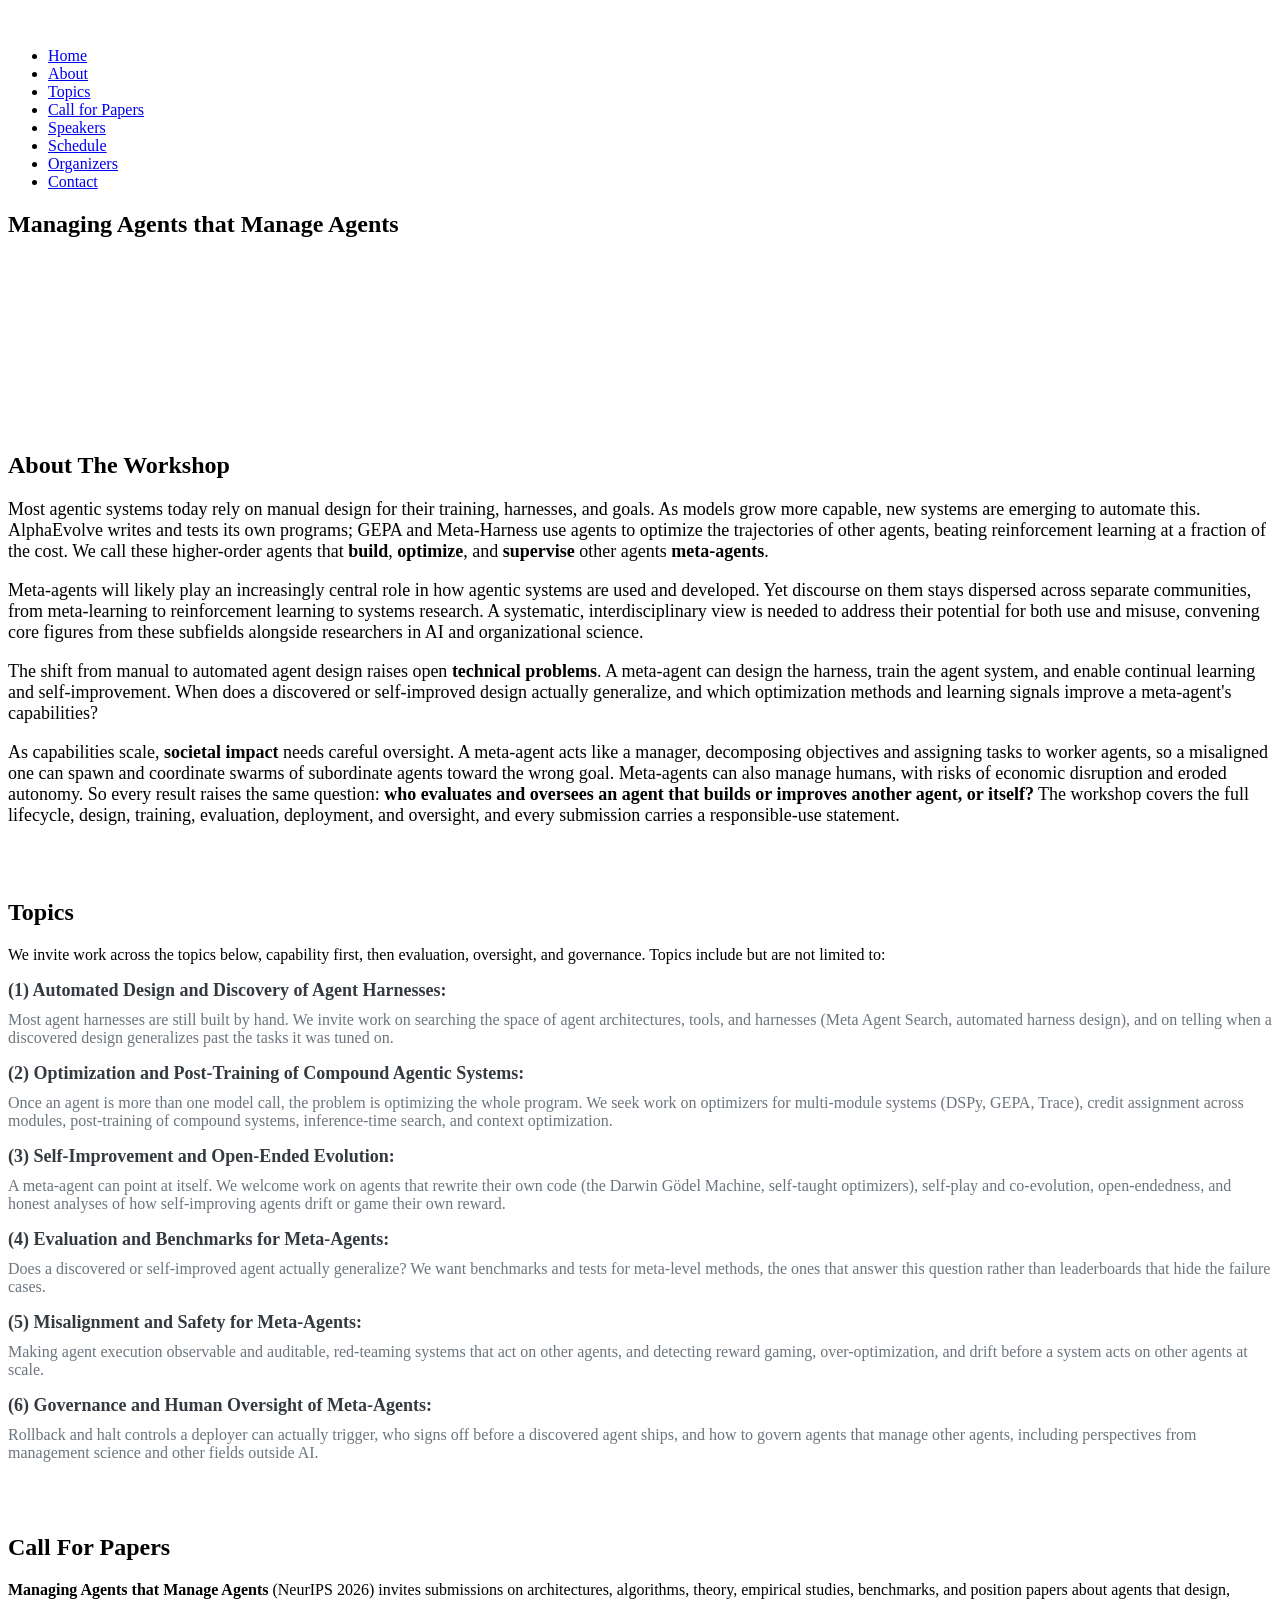
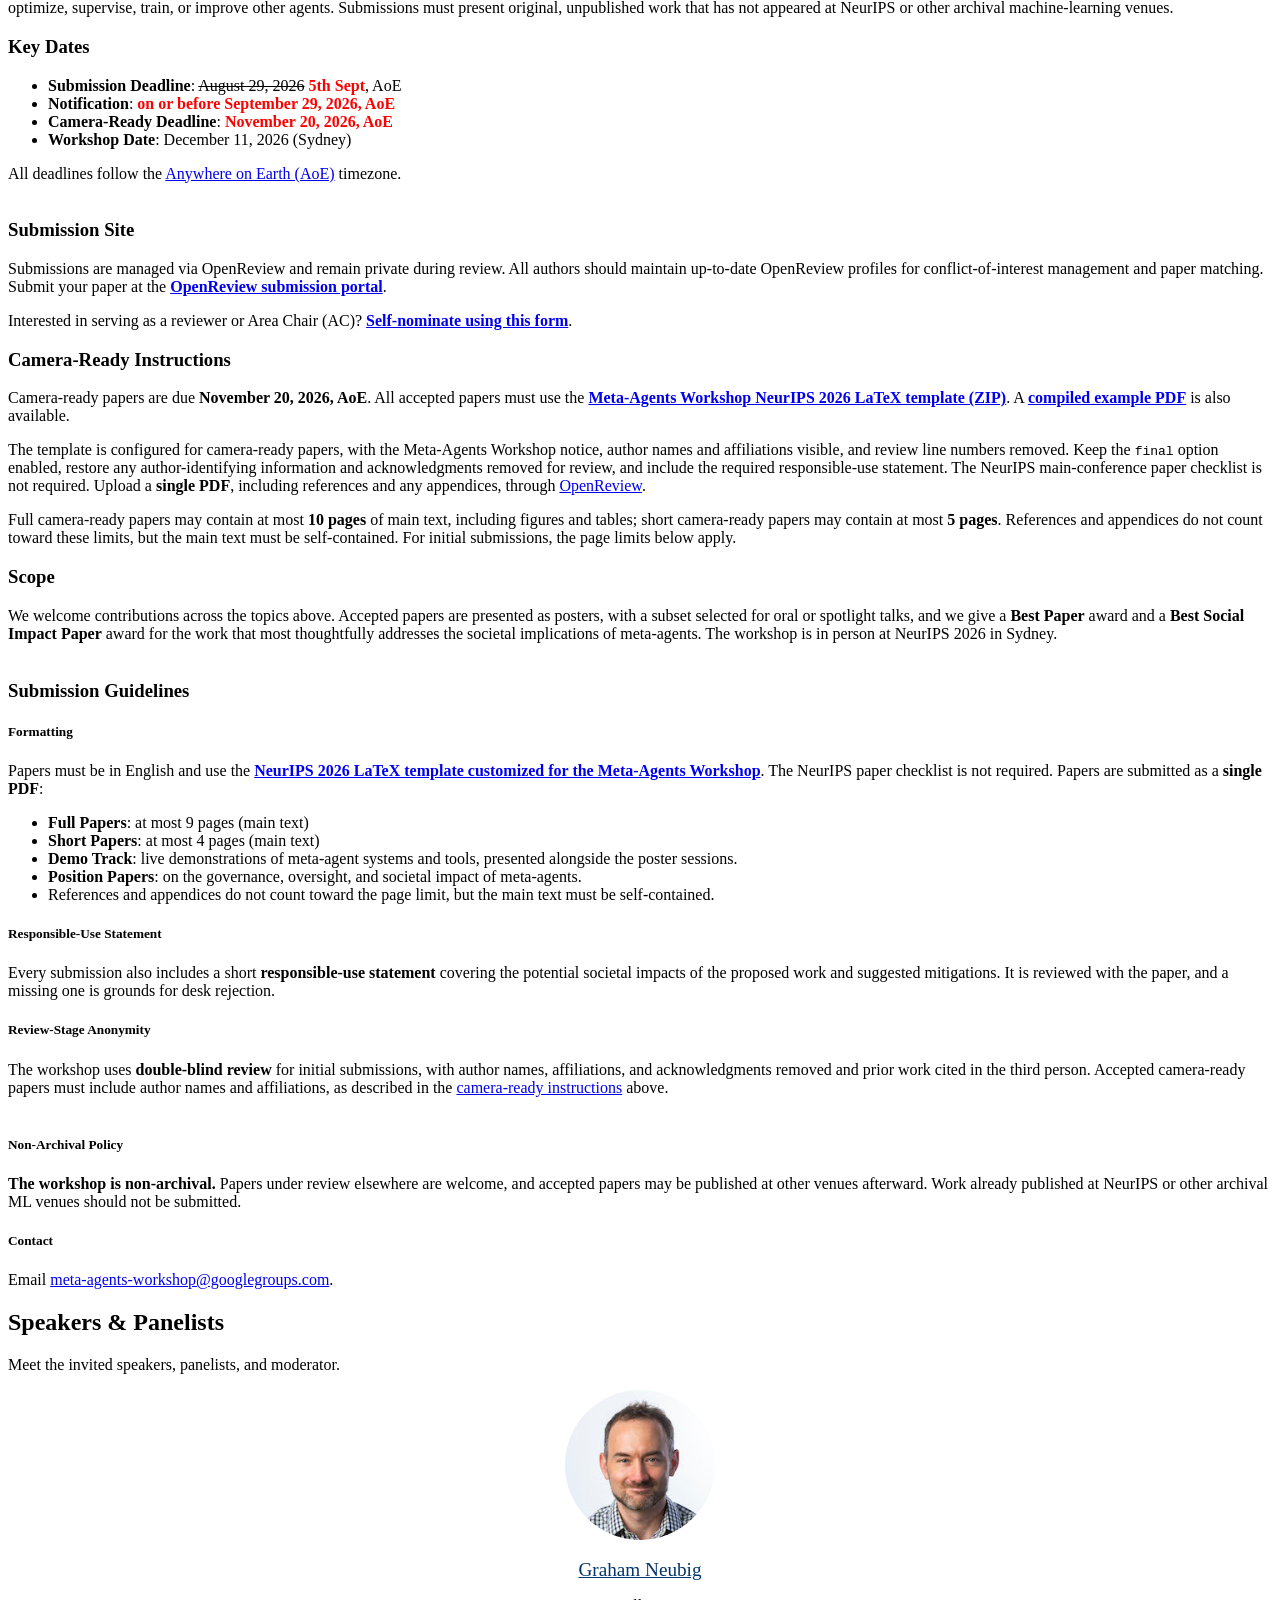
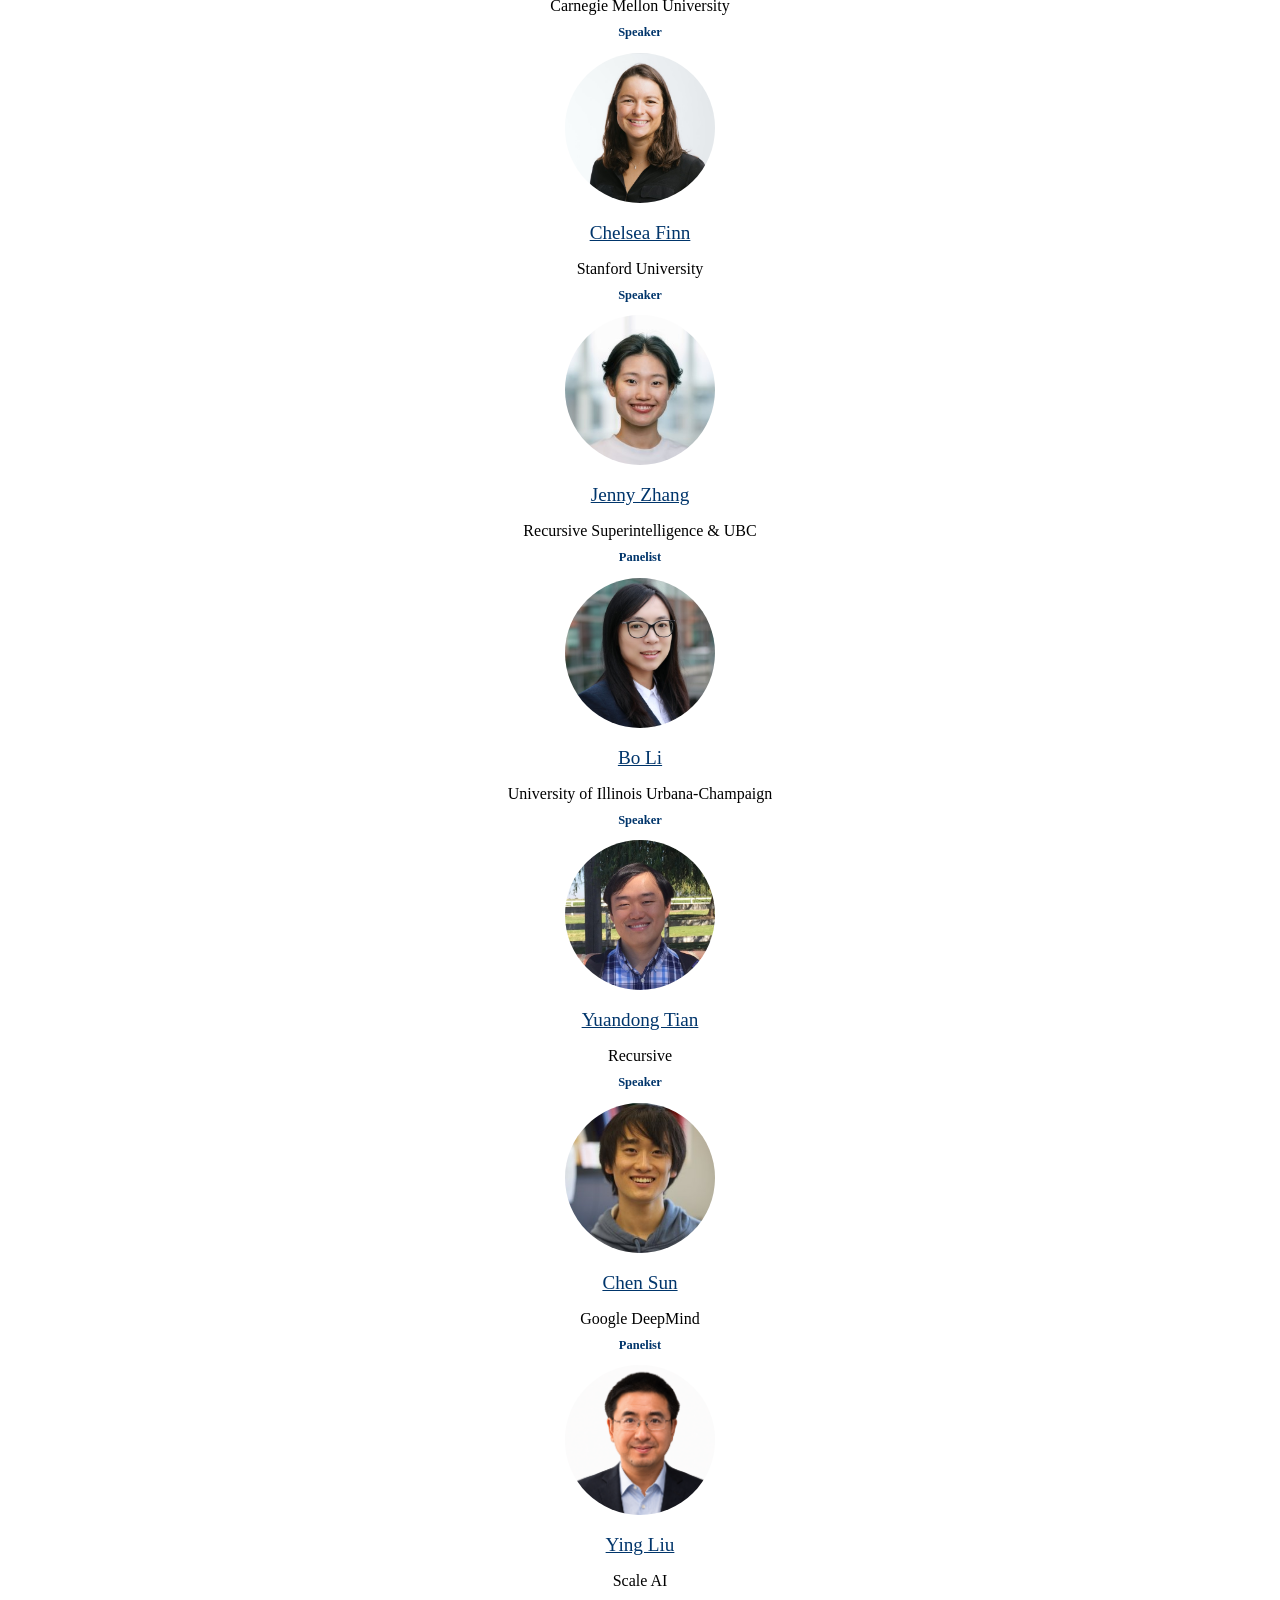
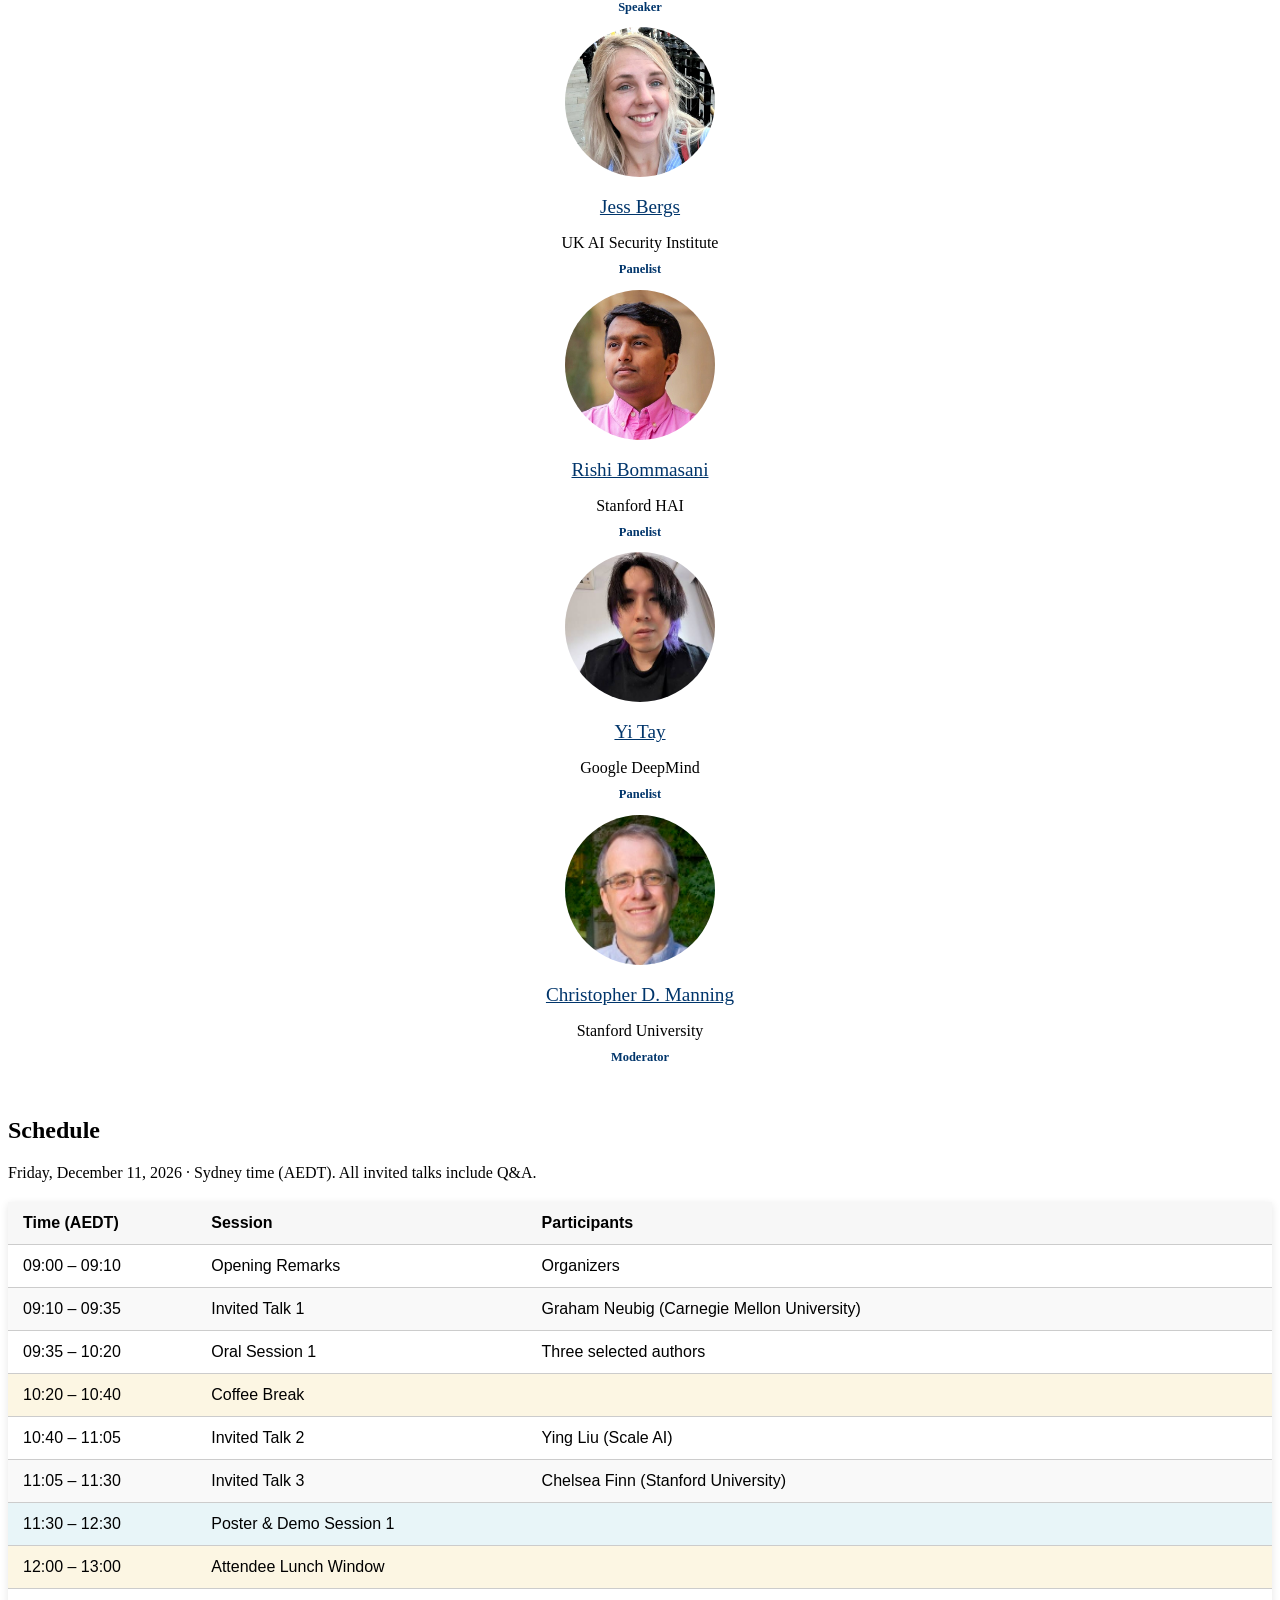
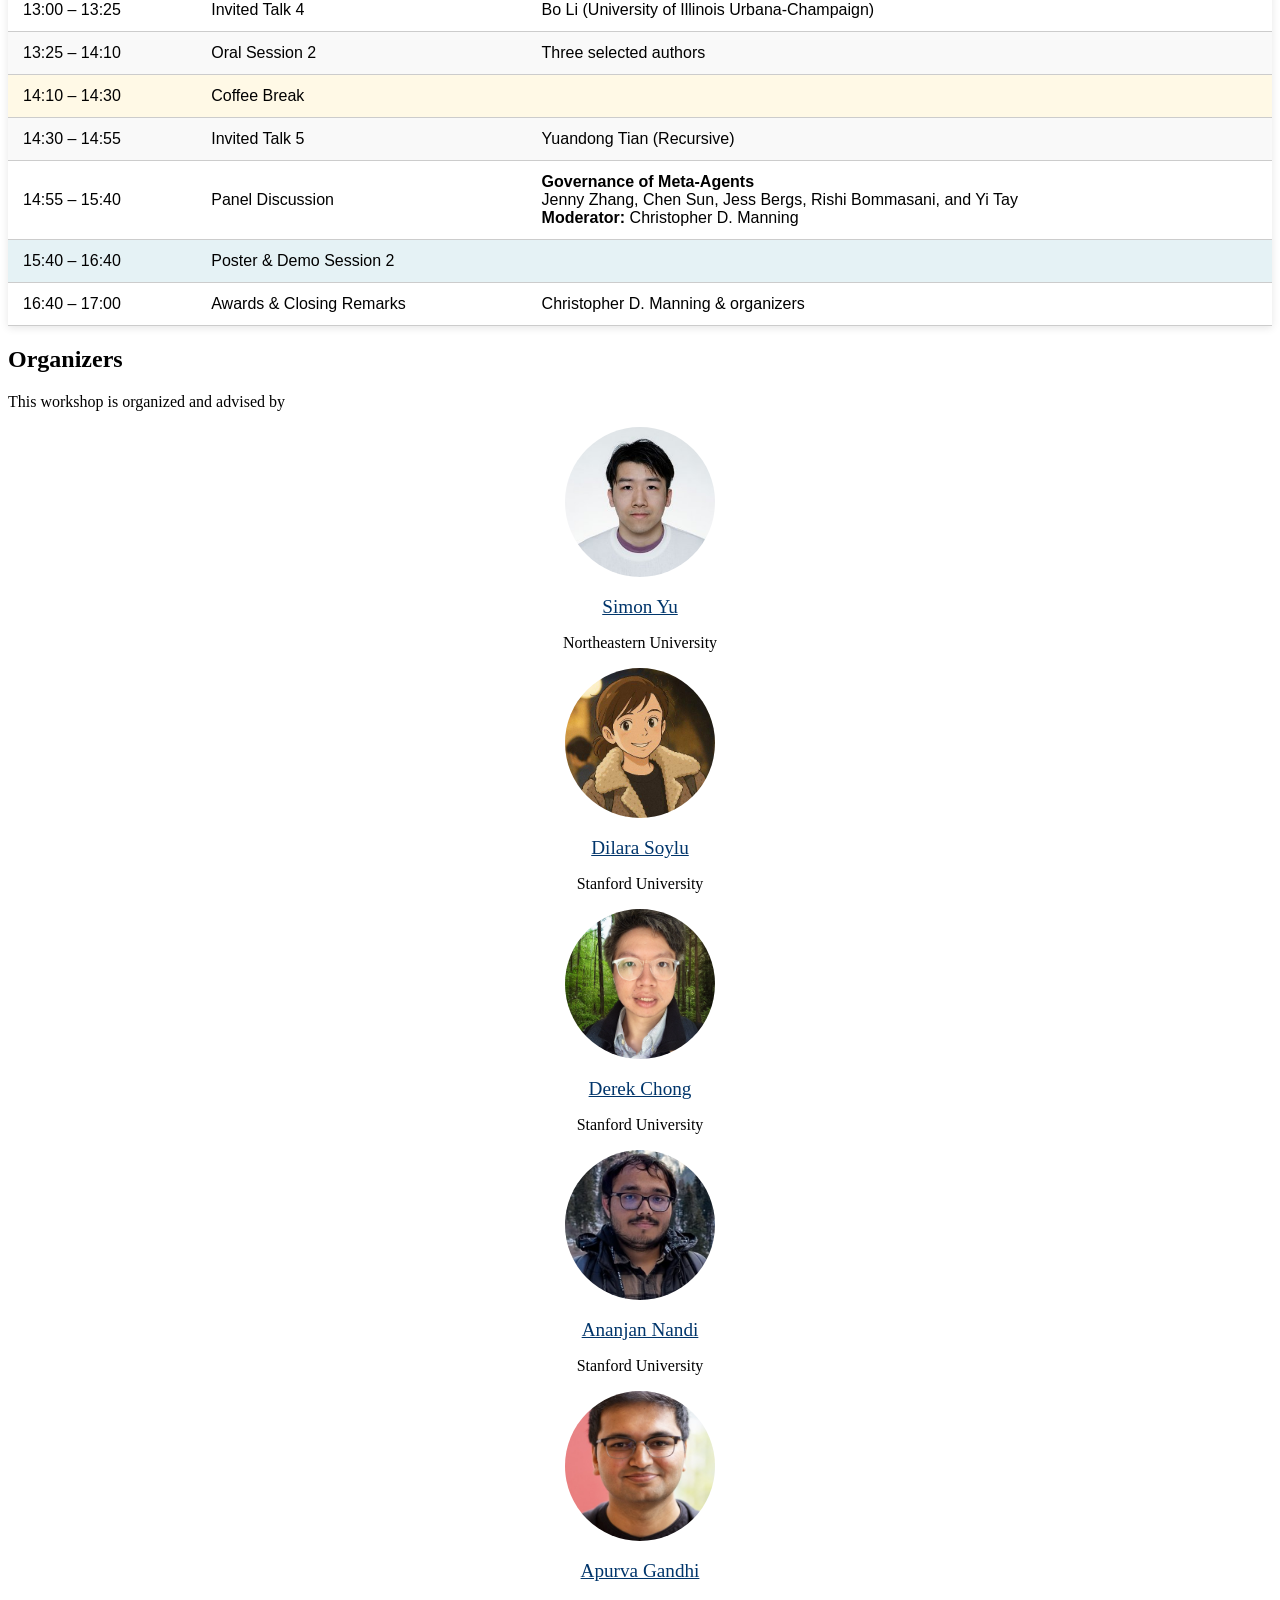
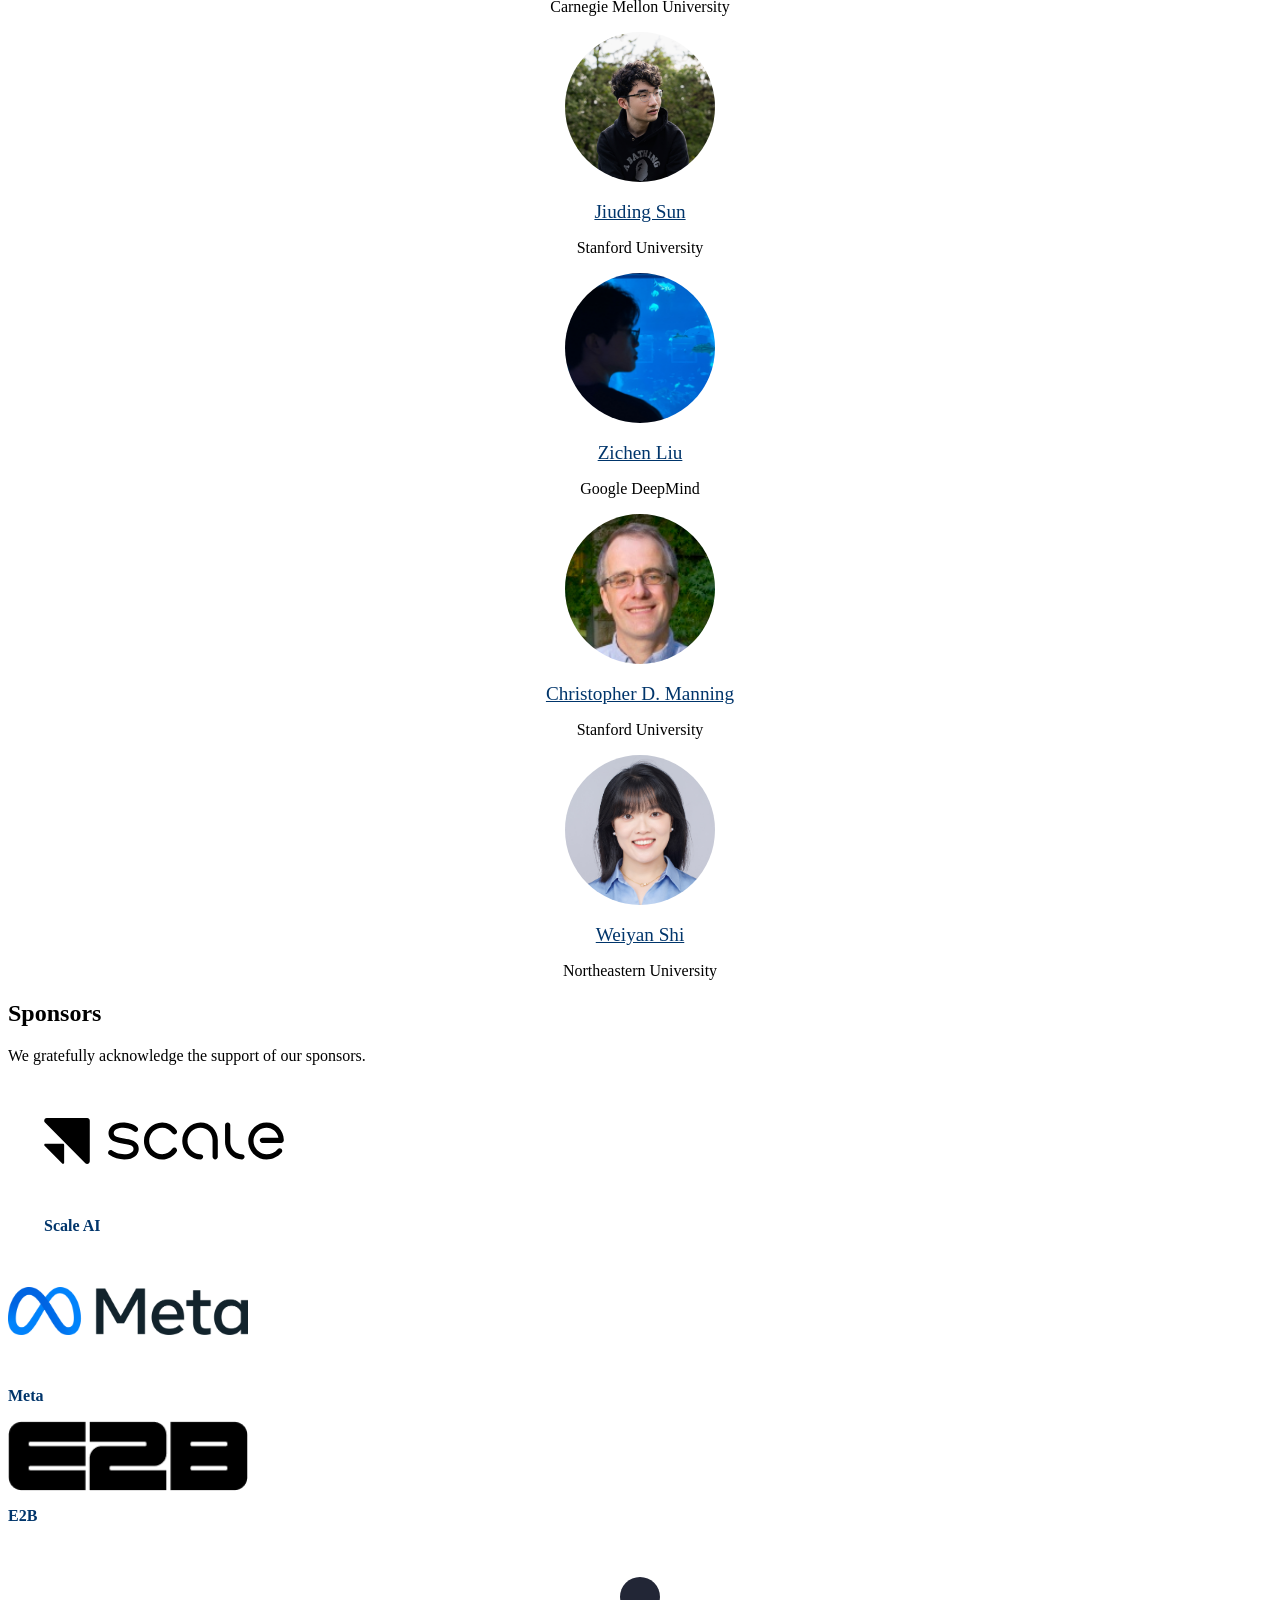
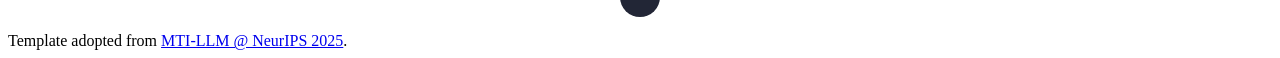
==== commit 8508d5f9: "Add Yi Tay’s workshop headshot" ====
--- a/index.html
+++ b/index.html
@@ -367,7 +367,7 @@
           </div>
           <div class="col-md-4 col-sm-4 col-6">
             <div class="speaker" data-aos="fade-up" data-aos-delay="650" style="text-align: center;">
-              <span aria-hidden="true" style="display: inline-grid; place-items: center; width: 150px; max-width: 100%; aspect-ratio: 1; border-radius: 50%; margin-bottom: 15px; background: #e5edf5; color: #00356B; font-size: 2rem; font-weight: 600;">YT</span>
+              <img src="assets/img/speakers/yi_tay.jpg" alt="Yi Tay" class="img-fluid" style="object-position: center 42%;">
               <br><a href="https://www.yitay.net/" style="font-size: 1.2em; color: #00356B;">Yi Tay</a>
               <p>Google DeepMind</p>
               <p style="font-size: 0.78em; color: #00356B; font-weight: 600; margin-top: -6px;">Panelist</p>
